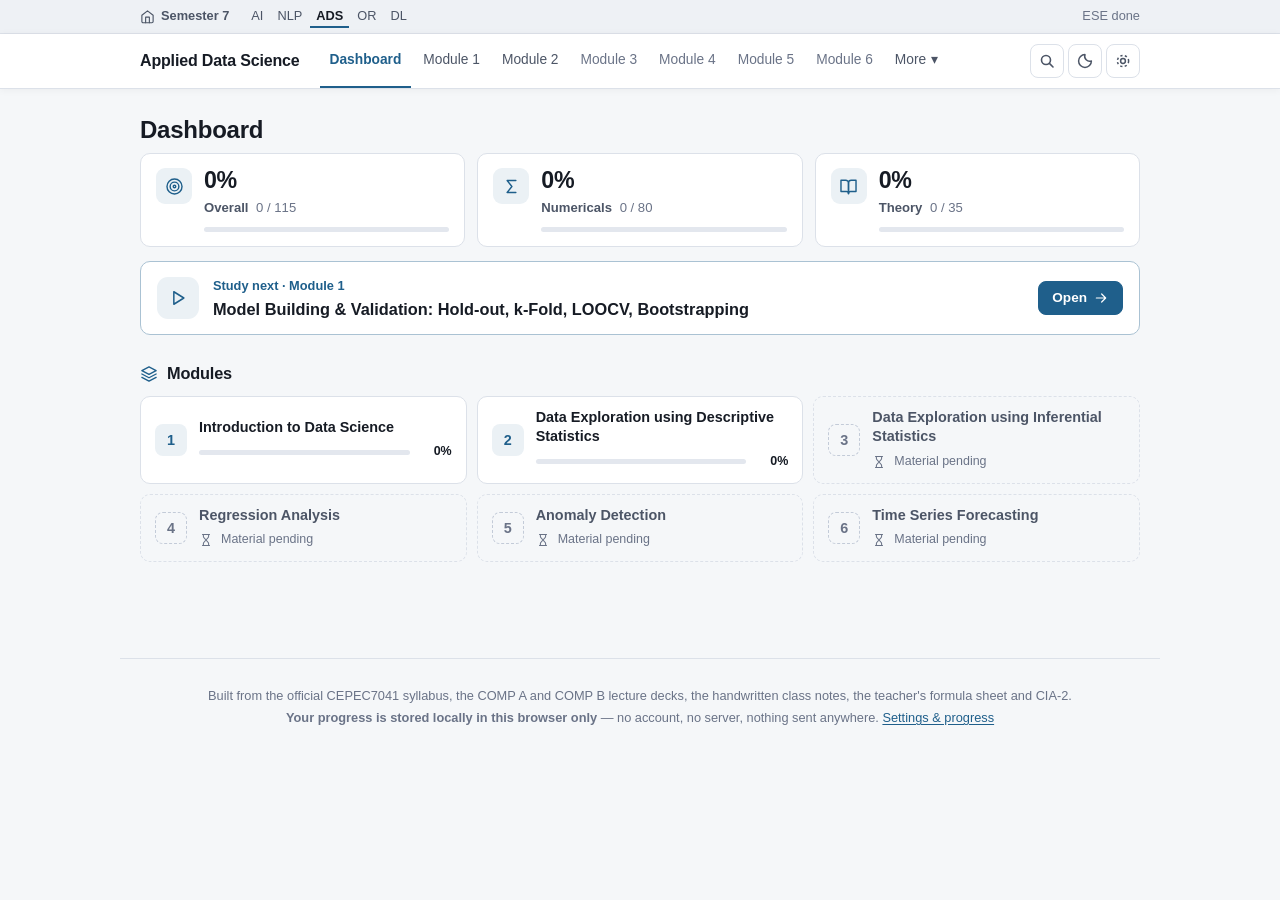
==== subjects/ads/index.html @ 997458d8 "Phase 2: Modules 1-6 in every subject, pending-module pages, icon dashboards - shared/syllabus.js: a" ====
<!DOCTYPE html>
<html lang="en" data-subject="ads" data-ui="a">
<head>
<meta charset="UTF-8">
<meta name="viewport" content="width=device-width, initial-scale=1.0">
<title>Applied Data Science · Semester 7</title>
<meta name="description" content="Mid-Semester Exam preparation for CEPEC7041 Applied Data Science. Modules 1–2, 30 marks, 1.5 hours. Built from the official syllabus, both COMP A and COMP B lecture decks, the class notes, the formula sheet and CIA-2. Progress saved locally in your browser.">
<link rel="stylesheet" href="../../shared/sem7.css">
<script src="../../shared/sem7.js"></script>
<script src="../../shared/syllabus.js"></script>
<style>
/* ADS only. Everything shared is in ../../shared/sem7.css */
.reveal-row{display:flex; gap:7px; flex-wrap:wrap; margin-top:10px; align-items:center}
.hidden-body{display:none; padding-top:11px; border-top:1px solid var(--border); margin-top:11px}
.hidden-body.show{display:block}
.hidden-body > :first-child{margin-top:0}
table.t.num td:not(:first-child){text-align:right; font-variant-numeric:tabular-nums; font-family:var(--mono); font-size:.95em}
ul.list,ol.list{margin:.5rem 0; padding-left:1.3rem}
.toast{position:fixed; bottom:18px; left:50%; transform:translateX(-50%) translateY(180%); z-index:400; transition:transform .28s}
.toast.show{transform:translateX(-50%) translateY(0)}
.toast:empty{display:none}
@media print{ .hidden-body{display:block!important} }
</style>
</head>
<body>

<header class="topbar s7-bar">
  <div class="topbar-inner s7-bar-in">
    <button class="brand s7-brand" data-go="dashboard">Applied Data Science</button>
    <nav class="maintabs s7-tabs" id="mainNav" aria-label="Main sections">
      <button data-go="dashboard" class="active">Dashboard</button>
      <button data-go="m1">Module 1</button>
      <button data-go="m2">Module 2</button>
      <button data-go="m3" class="s7-tab-pending">Module 3</button>
      <button data-go="m4" class="s7-tab-pending">Module 4</button>
      <button data-go="m5" class="s7-tab-pending">Module 5</button>
      <button data-go="m6" class="s7-tab-pending">Module 6</button>
      <button data-go="recognition">Recognition</button>
      <button data-go="quiz">Quiz</button>
      <button data-go="formula">Formulae</button>
      <button data-go="exam">Exam Mode</button>
      <button data-go="compare">A vs B</button>
    </nav>
    <div class="s7-tools">
      <button class="icon-btn" id="searchBtn" title="Search (press /)" aria-label="Search"><svg viewBox="0 0 16 16" aria-hidden="true" focusable="false"><circle cx="7" cy="7" r="4.5" fill="none" stroke="currentColor" stroke-width="1.6"/><line x1="10.4" y1="10.4" x2="14" y2="14" stroke="currentColor" stroke-width="1.6" stroke-linecap="round"/></svg></button>
      <button class="icon-btn" id="themeBtn" title="Switch theme" aria-label="Switch colour theme"><svg viewBox="0 0 16 16" aria-hidden="true" focusable="false"><path d="M8 1.6a6.4 6.4 0 1 0 6.4 6.4A5 5 0 0 1 8 1.6z" fill="none" stroke="currentColor" stroke-width="1.5" stroke-linejoin="round"/></svg></button>
      <button class="icon-btn" id="settingsBtn" title="Settings and progress" aria-label="Settings"><svg viewBox="0 0 16 16" aria-hidden="true" focusable="false"><circle cx="8" cy="8" r="2.4" fill="none" stroke="currentColor" stroke-width="1.5"/><circle cx="8" cy="8" r="5.6" fill="none" stroke="currentColor" stroke-width="1.5" stroke-dasharray="2.2 2.4"/></svg></button>
    </div>
  </div>
</header>

<main id="app" class="s7-main"></main>

<footer>
  Built from the official CEPEC7041 syllabus, the COMP&nbsp;A and COMP&nbsp;B lecture decks, the handwritten class notes, the teacher's formula sheet and CIA&#8209;2.<br>
  <strong>Your progress is stored locally in this browser only</strong> &mdash; no account, no server, nothing sent anywhere.
  <a href="#" data-go="settings">Settings &amp; progress</a>
</footer>

<div class="toast" id="toast" role="status" aria-live="polite"></div>

<script>
"use strict";
/* =====================================================================
   ADS STUDY HUB — CEPEC7041 Applied Data Science
   ---------------------------------------------------------------------
   PRIMARY CLASS: COMP B.  COMP A analysed for comparison only.
   Every fact below is traceable to the uploaded material:
     - SYLLABUS_APPLIED DATA SCIENCE.pdf      (official syllabus)
     - Syllabus for MSE-SH-26.docx            (MSE scope + focus list)
     - ADS B/Module-1/Module-01 - Final.pdf   (COMP B deck, M1)
     - ADS B/Module-2/Module-2.pdf            (COMP B deck, M2)
     - ADS B/Formulae_updated-1.pdf           (teacher formula sheet)
     - ADS B/ADS Notes.pdf                    (handwritten class notes)
     - ADS B/CIA-2.pdf                        (real past assessment)
     - ADS A/MODULE_NO_1.pdf, MODULE_NO_2_final.pdf,
       CENTRAL TENDANCY DISPERSION SYMMETRY.pdf  (COMP A decks)
   Predicted questions are labelled as predictions, never as guarantees.
   No progress is hard-coded: a fresh browser starts at 0%.
   ===================================================================== */

const EXAM = {
  code: "CEPEC7041",
  title: "Applied Data Science",
  primaryClass: "COMP B",
  marks: 30,
  duration: "1.5 hours",
  scope: "Module 1 and Module 2 — all topics",
  weighting: "The official scheme states the MSE is based on 40%–50% of the syllabus. Modules 1 and 2 are 4 + 12 = 16 of the 45 contact hours, and Module 2 alone is the single largest module in the course.",
  scopeNote: "The MSE syllabus sheet says it explicitly: “Note that both Module 1 and Module 2 — All topics listed above are included in the MSE.” There is no reduced list to hide behind.",
  focus: [
    "Concepts &amp; definitions",
    "Numerical problems",
    "Interpretation of statistical measures",
    "Graphs and data visualizations",
    "Differences / comparisons between concepts",
    "Practical examples and applications"
  ],
  focusNote: "This six-item “Focus on” list is printed on the MSE syllabus sheet itself. It is the closest thing you have to a marking scheme, and it is why this site is built around <em>interpretation</em> and <em>comparison</em>, not just calculation. Notice that four of the six are not calculation at all."
};

const MODULES = [
  { id:"m1", num:1, title:"Introduction to Data Science", hours:4, co:"CO-1",
    blurb:"The what, why and how of data science: the process, the motivation, the tasks, model validation, and how the field differs from data analytics.",
    contents:"1.1 Introduction to Data Science, Data Science Process · 1.2 Motivation: Volume, Dimensions and Complexity, Data Science Tasks and Examples · 1.3 Overview of Data Preparation · 1.4 Model building, Cross Validation, K-fold, leave-1-out, Bootstrapping · 1.5 Difference between data science and data analytics · 1.6 Applications of Data Science",
    selfLearning:"Roles in Data Science: Data Engineer, ML Engineer, Analyst. Real-world case studies (Healthcare, Finance, Transportation, Recommender Systems)." },
  { id:"m2", num:2, title:"Data Exploration using Descriptive Statistics", hours:12, co:"CO-2",
    blurb:"The numerical engine room of the paper. Types of data, classification and tabulation, diagrams and graphs, central tendency, spread, skewness, kurtosis, correlation and visualization.",
    contents:"2.1 Types of data, Properties of data · 2.2 Statistical data — Classification, Tabulation, Diagrammatic &amp; Graphic representation · 2.3 Univariate Exploration: Central Tendency, Spread, Symmetry, Skewness (Karl Pearson, Bowley), Kurtosis · 2.4 Multivariate Exploration: Central Data Point, Correlation, Karl Pearson Correlation Coefficient · 2.5 Data Visualization: Histogram, Quartile, Distribution Chart; Scatter Plot, Scatter Matrix, Bubble chart",
    selfLearning:"Shape of distributions: heavy-tailed, light-tailed, multimodal. Advanced visualizations: Violin Plot, Boxen Plot, Pair plot, Heatmaps." }
];

/* Learning outcomes — verbatim from the official syllabus. */
const LOS = [
 {id:"LO 1.1", m:"m1", pi:"1.1.1", text:"Apply the knowledge of discrete structures, linear algebra, statistics, and numerical techniques to interpret fundamental data characteristics such as volume, dimensionality, and complexity."},
 {id:"LO 1.2", m:"m1", pi:"1.3.1", text:"Apply engineering fundamentals to explain the core concepts of Data Science, its overall process, and the motivation for adopting data-driven approaches."},
 {id:"LO 1.3", m:"m1", pi:"2.1.1, 11.1.1", text:"Evaluate a given data-related problem statement and determine the required analysis, while continually learning and adapting to new data science tools and techniques."},
 {id:"LO 1.4", m:"m1", pi:"2.3.1, 11.2.2", text:"Apply computer engineering principles to outline appropriate data science procedures and basic model evaluation methods such as cross-validation, K-fold, and bootstrapping."},
 {id:"LO 2.1", m:"m2", pi:"1.1.1", text:"Apply the knowledge of statistics and numerical techniques to classify, tabulate, and summarize different types and properties of data."},
 {id:"LO 2.2", m:"m2", pi:"1.1.2", text:"Apply the concepts of probability and statistics to compute and interpret measures of central tendency, dispersion, skewness, kurtosis, and correlation."},
 {id:"LO 2.3", m:"m2", pi:"2.1.1", text:"Evaluate a given dataset to identify key objectives by examining univariate and multivariate characteristics using appropriate statistical measures."},
 {id:"LO 2.4", m:"m2", pi:"2.4.2", text:"Analyze and interpret data patterns using contemporary visualization tools through histograms, scatter plots, scatter matrices, bubble charts, and other graphical representations."},
 {id:"LO 2.5", m:"m2", pi:"5.1.1", text:"Identify suitable modern tools and techniques for performing univariate and multivariate data visualization."},
 {id:"LO 2.6", m:"m2", pi:"5.2.2", text:"Demonstrate proficiency in using appropriate data visualization tools to create histograms, scatter plots, bubble charts, and other graphical representations."}
];

/* Where each classification comes from, shown on the A vs B page. */
const CLASS_LABEL = {
  common:  {short:"COMMON A+B", long:"Taught in both COMP A and COMP B", pill:"common", rank:0},
  bonly:   {short:"COMP B ONLY", long:"Found in the COMP B material only", pill:"bonly", rank:1},
  aonly:   {short:"COMP A ONLY", long:"Found in the COMP A material only — awareness", pill:"aonly", rank:2}
};
const PRIO_LABEL = {high:"High priority", medium:"Medium priority", low:"Awareness"};
const DIFF_LABEL = {
  basic:"Basic understanding", standard:"Standard exam", moderate:"Moderate",
  challenging:"Challenging", highvalue:"High-value exam problem"
};
/* =====================================================================
   TOPICS — the single source the whole app is generated from.
   ===================================================================== */
const TOPICS = [];

/* ============================ MODULE 1 ============================== */

TOPICS.push({
 id:"m1t1", m:"m1", title:"What Is Data Science? (and how AI / ML / DS relate)",
 classification:"common", priority:"high", type:"theory", marks:5, los:["LO 1.2"],
 src:"COMP B M1 slides 15–21 · COMP A M1 slides 6–21 · class notes p.1 (13/7)",
 summary:"The definition you must be able to write verbatim, the four aliases, and the three nested fields.",
 whatIs:`<p><b>Data Science is an interdisciplinary field involving collecting, processing, storing, analyzing and interpreting large volumes of structured and unstructured data to extract meaningful insights and knowledge.</b></p>
<p>This exact sentence appears in the COMP B deck <i>and</i> is the first line copied into the handwritten class notes. Learn it word for word — it is the cheapest 2 marks in the paper.</p>`,
 needToKnow:[
  "The one-sentence definition, verbatim.",
  "The four alternative names: Knowledge Discovery, Machine Learning, Predictive Analytics, Data Mining.",
  "Why it is called a “science”: the methods are evidence-based, built on empirical, historical observations.",
  "The AI ⊃ ML ⊃ DS relationship and a one-line definition of each.",
  "The six associated fields data science draws on.",
  "The two things data science actually does: extract meaningful patterns, and build representative models."],
 recognition:{
  clues:["“Define…”, “What is…”, “Explain the term…” — a pure recall opener.",
   "The question names two or three of AI / ML / Data Science together and asks you to relate or differentiate them.",
   "The question asks “why is it called a science?” or “what are the other names for data science?”"],
  wording:["Define Data Science. State any four fields associated with it.",
   "Differentiate between Artificial Intelligence, Machine Learning and Data Science with examples.",
   "Explain the two core purposes of data science with an example of each."],
  firstStep:"Decide whether the question wants the <em>definition</em> (write it verbatim, then expand) or the <em>relationship</em> (draw the three nested circles first, then define each).",
  method:"Definition → aliases → the nesting diagram → one example per layer → close with the two purposes (patterns + models).",
  trap:"Answering “Data Science = Machine Learning”. ML is a <em>sub-field of AI</em> — a tool data science uses. Data science is the <em>business application</em> of AI, ML, statistics and visualization."},
 concept:`<h4>The core idea</h4>
<p>Data science starts with data — anything from a simple array of numbers to millions of observations with thousands of variables — and uses specialised methods to discover meaningful structure.</p>
<div class="scroll"><table class="t"><thead><tr><th>Purpose</th><th>What it means</th></tr></thead><tbody>
<tr><td><b>Extracting meaningful patterns</b></td><td>Identifies valid, novel and useful patterns to support decisions. Involves inference and iteration over many hypotheses. <b>Patterns must generalize to new, unseen data</b> — not just the original dataset.</td></tr>
<tr><td><b>Building representative models</b></td><td>A model represents the relationship between variables. It serves two purposes: <b>prediction</b> for new inputs, and <b>explanation</b> of relationships. e.g. credit score, income and loan amount used to model interest rate.</td></tr>
</tbody></table></div>
<h4>AI vs Machine Learning vs Data Science</h4>
<div class="scroll"><table class="t"><thead><tr><th>Field</th><th>Definition from the deck</th><th>Techniques / algorithms listed</th></tr></thead><tbody>
<tr><td><b>Artificial Intelligence</b></td><td>Giving machines the capability of mimicking human cognitive behaviour.</td><td>Linguistics, Natural Language Processing, Decision Science, Vision, Robotics, Planning</td></tr>
<tr><td><b>Machine Learning</b></td><td>A sub-field or tool of AI: giving machines the capability of learning from data (experience).</td><td>Support Vector Machines, k-NN, Decision Trees, Bayesian Learning, Deep Learning</td></tr>
<tr><td><b>Data Science</b></td><td>The business application of AI, ML, statistics &amp; visualization.</td><td>Draws on all of the above plus databases and domain expertise</td></tr>
</tbody></table></div>
<div class="box neutral"><h5>Traditional programming vs machine learning</h5>
<div class="formula">Traditional:   Input (X) + Program  ->  Output (y)
Machine Learning:  Input (X) + Output (y)  ->  Model

i.e. ML is given known inputs AND outputs (training data)
and works out the program (the representative model) itself.</div>
<p style="margin-bottom:0">The deck's worked example is <b>content moderation</b>: shown labelled examples of abusive vs non-abusive posts, a “learner” generalizes the pattern.</p></div>
<h4>Associated fields (all six are listed in the deck)</h4>
<div class="scroll"><table class="t"><thead><tr><th>Field</th><th>Contribution</th></tr></thead><tbody>
<tr><td>Descriptive Statistics</td><td>Mean, standard deviation and correlation summarize dataset structure. <b>This is your entire Module 2.</b></td></tr>
<tr><td>Exploratory Visualization</td><td>Visualizing data to reveal patterns and relationships.</td></tr>
<tr><td>Dimensional Slicing (OLAP)</td><td>Slicing and filtering data across dimensions and measures.</td></tr>
<tr><td>Hypothesis Testing</td><td>Confirmatory analysis to validate hypotheses, e.g. A/B testing.</td></tr>
<tr><td>Data Engineering</td><td>Sourcing, storing and preparing data for analysis.</td></tr>
<tr><td>Business Intelligence</td><td>Distributing insights, combining historical with predicted trends.</td></tr>
</tbody></table></div>`,
 examAnswer:{
  short:"Data Science is an interdisciplinary field involving collecting, processing, storing, analyzing and interpreting large volumes of structured and unstructured data to extract meaningful insights and knowledge. It is also known as knowledge discovery, machine learning, predictive analytics and data mining.",
  medium:"The definition verbatim → the four aliases → the two purposes (extracting meaningful patterns that generalize to unseen data; building representative models for prediction and explanation) → the three nested fields AI ⊃ ML ⊃ DS with a one-line definition each → close with three or four associated fields.",
  long:"All of the above, plus: draw the three nested circles; add the traditional-programming vs ML input/output contrast; list all six associated fields in a table; finish with why it is called a “science” — the methods are evidence-based, built on empirical historical observations."},
 mistakes:[
  "Writing “Data Science is the study of data”. Too vague to earn the mark — the examinable definition names <b>collecting, processing, storing, analyzing, interpreting</b> and <b>structured and unstructured</b>.",
  "Saying ML contains AI. The nesting is the other way round: AI is the widest, ML is a sub-field of AI.",
  "Forgetting that patterns must <b>generalize to new, unseen data</b>. A pattern that only holds on the training set is exactly what validation exists to catch.",
  "Listing algorithms when asked for <i>fields</i>. Decision trees are an algorithm; hypothesis testing is a field."],
 practice:[
  {id:"p_m1t1_1", d:"basic", marks:2, q:"Define Data Science and give the four terms it is also known as.",
   hint:"One sentence, then four names.",
   a:`<b>Definition.</b> Data Science is an interdisciplinary field involving collecting, processing, storing, analyzing and interpreting large volumes of structured and unstructured data to extract meaningful insights and knowledge.<br><br>
   <b>Also known as:</b> Knowledge Discovery · Machine Learning · Predictive Analytics · Data Mining.<br><br>
   <i>The deck adds that each term carries a slightly different connotation depending on context — worth one extra line if the question is for 3+ marks.</i>`},
  {id:"p_m1t1_2", d:"standard", marks:5, q:"Differentiate Artificial Intelligence, Machine Learning and Data Science. Give one example technique for each.",
   hint:"Nested circles, then a three-row table.",
   a:`Draw three nested circles: <b>AI</b> outermost, <b>ML</b> inside it, <b>Data Science</b> as the applied layer.<br><br>
   <div class="scroll"><table class="t"><thead><tr><th>Field</th><th>Definition</th><th>Example technique</th></tr></thead><tbody>
   <tr><td>Artificial Intelligence</td><td>Giving machines the capability of mimicking human cognitive behaviour</td><td>Natural Language Processing; computer vision; robotics</td></tr>
   <tr><td>Machine Learning</td><td>A sub-field/tool of AI — giving machines the capability of learning from data (experience)</td><td>Decision trees, k-NN, SVM, deep learning</td></tr>
   <tr><td>Data Science</td><td>The business application of AI, ML, statistics and visualization</td><td>Descriptive statistics, exploratory visualization, hypothesis testing</td></tr>
   </tbody></table></div>
   <b>Example of the difference in practice:</b> facial recognition is AI; the specific algorithm that learns faces from labelled photos is ML; deciding that a retailer should use face-based footfall counting to plan staffing, and validating that it pays for itself, is data science.`},
  {id:"p_m1t1_3", d:"moderate", marks:5, q:"“A model serves two purposes.” Explain both, using the loan-interest-rate example from the lecture.",
   hint:"Prediction and explanation.",
   a:`A model represents the relationship between variables in a dataset. Its two purposes are:<br><br>
   <b>1. Prediction.</b> Given a <i>new</i> borrower's credit score and income, the model outputs an estimated interest rate. The value of the model here is that it works on inputs it has never seen.<br><br>
   <b>2. Explanation.</b> The model also tells us <i>how</i> the variables relate — that interest rate falls as credit score rises. This is knowledge about the business, independent of any single prediction.<br><br>
   <b>Why both matter:</b> a model that predicts accurately but cannot be explained is hard to defend to a regulator; a model that explains but predicts poorly is not actionable. In the lecture's own framing, the pattern must also <b>generalize to new, unseen data</b> — otherwise it has only memorised the training set.`}],
 questions:[
  {q:"Define Data Science. State any four fields associated with data science.", marks:5, d:"basic", priority:"high", source:"source"},
  {q:"Differentiate between AI, Machine Learning and Data Science with suitable examples.", marks:5, d:"standard", priority:"high", source:"source"},
  {q:"Explain how machine learning differs from traditional programming, with a diagram.", marks:5, d:"standard", priority:"medium", source:"source"}]
});

TOPICS.push({
 id:"m1t2", m:"m1", title:"Motivation: Volume, Dimensions and Complexity",
 classification:"common", priority:"high", type:"theory", marks:5, los:["LO 1.1"],
 src:"COMP B M1 slides 23–27 · COMP A M1 slides 78–88 (Apollo Hospital case study) · class notes p.1",
 summary:"The three characteristics that motivate data science — and the case-study question type both classes drilled.",
 bExtras:["Confirmatory vs Exploratory analysis, and Tukey's line that neither replaces the other"],
 aExtras:["COMP A drills this harder: the Apollo Hospital case study and a three-dataset ranking exercise. Both are reproduced here as practice."],
 whatIs:`<p>Three characteristics of modern data make traditional analysis insufficient and motivate data science techniques. The class notes record them on the very first page: <b>“Data Science Techniques: Volume, Dimensions &amp; Complexity”</b>.</p>`,
 needToKnow:[
  "The three characteristics, in order, with a one-line definition of each.",
  "That Volume = how many records; Dimensionality = how many attributes per record; Complexity = how hard the question is and how varied the data formats are.",
  "The Confirmatory vs Exploratory contrast, and Tukey's point that we need both.",
  "How to read a described dataset and say which characteristic it demonstrates — this is the actual exam skill."],
 recognition:{
  clues:["The question describes a dataset with <b>a count of records</b> (millions of patients, 2 crore tweets) → that number is testing <b>Volume</b>.",
   "The question mentions <b>a count of attributes / features / columns</b> (120 attributes) → <b>Dimensionality</b>.",
   "The question lists <b>mixed formats</b> — numbers, text, images, ECG signals, voice → <b>Complexity</b>.",
   "The words “identify the characteristics that motivate the use of data science” are the direct give-away.",
   "Asked to <b>rank or compare several datasets</b> → build a small table with one row per dataset and one column per characteristic."],
  wording:["Apollo Hospital has 20 million patient records, each with 120 attributes including X-ray images, ECG signals and voice recordings. Identify the three major data characteristics that motivate the use of Data Science. Justify your answer.",
   "Which dataset has the highest volume / the highest dimensionality? Rank the datasets from least to most complex and justify.",
   "Explain why traditional statistical analysis is insufficient for modern datasets."],
  firstStep:"Underline every <b>number</b> and every <b>data format</b> in the question stem. Numbers of rows → Volume. Numbers of columns → Dimensionality. A list of different formats → Complexity.",
  method:"Answer as a two-column table: <b>Characteristic | Justification</b>. Quote the specific figure from the question in each justification — that is what earns the mark, not the label.",
  trap:"Confusing Volume with Dimensionality. 20 million patients is volume; 120 attributes per patient is dimensionality. Both appear in the same sentence deliberately."},
 concept:`<div class="scroll"><table class="t"><thead><tr><th>#</th><th>Characteristic</th><th>What it measures</th><th>Why it forces data science</th></tr></thead><tbody>
<tr><td>01</td><td><b>Volume</b></td><td>How much data there is — the sheer number of records captured.</td><td>Storage and processing costs keep falling while capture and granularity keep rising. The time needed to build a generalized model is critical in some applications, and volume is a major factor in that time frame.</td></tr>
<tr><td>02</td><td><b>Dimensionality</b></td><td>How many attributes describe each record.</td><td>Every record carries more attributes. As dimensions increase, <b>model complexity increases</b> and traditional slicing and testing do not scale.</td></tr>
<tr><td>03</td><td><b>Complexity</b></td><td>How hard the question is to answer, and how varied the data is.</td><td>Extracting meaningful patterns from such data is challenging; the questions themselves get more complex as the data does.</td></tr>
</tbody></table></div>
<h4>Confirmatory vs Exploratory — the two ways to ask a question of data</h4>
<div class="scroll"><table class="t"><thead><tr><th></th><th>Confirmatory</th><th>Exploratory</th></tr></thead><tbody>
<tr><td><b>Approach</b></td><td>Traditional statistical analysis</td><td>Machine learning</td></tr>
<tr><td><b>What it does</b></td><td>Validates a hypothesis you already have</td><td>Searches for an algorithmic model that predicts output from inputs</td></tr>
<tr><td><b>How it runs</b></td><td>Tests one hypothesis</td><td>Runs recursively, learning from the predictive errors of each previous cycle — generating a multitude of hypotheses</td></tr>
<tr><td><b>Strength</b></td><td>Highly successful for modelling simple relationships between a response and its inputs</td><td>Built for large, high-dimension search spaces</td></tr>
<tr><td><b>Limitation</b></td><td>Limited when data gets large and complex</td><td>Needs volume; can surface spurious patterns</td></tr>
</tbody></table></div>
<div class="box tip"><h5>The quotable line</h5><p style="margin:0"><b>“We need both exploratory and confirmatory.”</b> — John Tukey, 1980. Quoted in the deck for the idea that neither approach replaces the other. Use it to close any answer on this topic.</p></div>`,
 examAnswer:{
  short:"Volume (how much data), Dimensionality (how many attributes per record) and Complexity (how hard the question is, and how varied the formats). Together they make traditional analysis insufficient.",
  medium:"Name and define all three with one example each, then add the confirmatory-vs-exploratory contrast in two lines, and close with Tukey's line that we need both.",
  long:"The three characteristics as a table with justification; the confirmatory vs exploratory comparison table; the falling-cost / rising-capture explanation of why volume grew; and a worked classification of a given dataset."},
 mistakes:[
  "Giving the three names with no justification tied to the numbers in the question. The justification is the mark.",
  "Swapping volume and dimensionality — the classic error, because exam stems always state both together.",
  "Treating “complexity” as just “it's difficult”. In the deck it specifically covers <b>mixed data formats</b> (numbers, text, images, audio) <b>and</b> complex interactions among variables.",
  "Claiming machine learning has replaced statistics. The deck quotes Tukey precisely to deny this."],
 examples:[
  {id:"ex_m1t2_1", topic:"m1t2", title:"Apollo Hospital — identify the three characteristics",
   category:"Characteristic identification from a dataset description",
   recog:"A dataset is described with a record count, an attribute count, and a list of formats. Three numbers, three characteristics.",
   need:"Definitions of volume, dimensionality and complexity, and the discipline to quote the figure back.",
   q:"Apollo Hospital has collected medical records of 20 million patients. Each patient record contains 120 attributes, including numerical values, X-ray images, ECG signals, doctor's notes and voice recordings. Identify the three major data characteristics that motivate the use of Data Science. Justify your answer.",
   steps:[
    "<b>Scan for the record count.</b> “20 million patients” — that is the number of rows, so it speaks to <b>Volume</b>.",
    "<b>Scan for the attribute count.</b> “120 attributes” — the number of columns per record, so <b>Dimensionality</b>.",
    "<b>Scan for the format list.</b> “numerical values, X-ray images, ECG signals, doctor's notes, voice recordings” — five different formats, so <b>Complexity</b>.",
    "<b>Write it as a table</b>, quoting the figure inside each justification."],
   answer:`<div class="scroll"><table class="t"><thead><tr><th>Characteristic</th><th>Justification</th></tr></thead><tbody>
   <tr><td><b>High Volume</b></td><td>The hospital stores 20 million patient records, making manual analysis impractical.</td></tr>
   <tr><td><b>High Dimensionality</b></td><td>Each patient has 120 attributes (features), resulting in high-dimensional data that requires mathematical representation (vectors and matrices).</td></tr>
   <tr><td><b>High Complexity</b></td><td>The data includes multiple formats (numbers, text, images, voice) and complex interactions among medical variables, making traditional analysis insufficient.</td></tr>
   </tbody></table></div>`,
   why:"Each characteristic is defined by a different <em>axis</em> of the dataset — rows, columns, and kind. Answering by axis means you can never mix them up, whatever the domain.",
   trap:"Writing “the data is big” three times in three different words. Each row must cite a different feature of the stem."},
  {id:"ex_m1t2_2", topic:"m1t2", title:"Ranking three datasets by volume, dimensionality and complexity",
   category:"Comparative characteristic ranking",
   recog:"Several datasets are described side by side and you are asked which is highest on some axis, or to rank them.",
   need:"The same three definitions, applied consistently across all datasets.",
   q:"Dataset A — Student Performance: 200 students, 6 attributes (Name, Roll No, CGPA, Attendance, Branch, Placement Status). Dataset B — Hospital Records: 5,00,000 patients, 120 attributes, includes blood reports, scans, diagnoses, prescriptions. Dataset C — Social Media: 2 crore tweets, with text, images, videos, hashtags, emojis and user connections. (i) Which has the highest volume? (ii) Which has the highest dimensionality? (iii) Rank least to most complex, with justification.",
   steps:[
    "<b>Volume = number of records.</b> A = 200; B = 5,00,000; C = 2 crore = 2,00,00,000. C is largest by two orders of magnitude.",
    "<b>Dimensionality = attributes per record.</b> A = 6; B = 120 explicitly stated; C has no fixed attribute count — a tweet is unstructured. So among the <i>stated</i> counts, B is highest.",
    "<b>Complexity = variety of formats + interactions.</b> A is purely structured tabular data — simplest. B mixes structured fields with scans (images) and free-text diagnoses — harder. C is almost entirely unstructured (text, images, video, emojis) <i>plus</i> a network of user connections, which adds relational structure on top.",
    "<b>State the ranking with reasons</b>, and note that C's dimensionality is <i>effectively</i> enormous but not fixed."],
   answer:`<b>(i) Highest volume: Dataset C</b> — 2 crore (20 million) tweets, far more records than B's 5 lakh or A's 200.<br><br>
   <b>(ii) Highest dimensionality: Dataset B</b> — 120 explicitly stated attributes per patient, against only 6 for A. (Dataset C is unstructured, so it has no fixed attribute count; if it is vectorised, its effective dimensionality can exceed B's, and saying so earns credit.)<br><br>
   <b>(iii) Complexity, least to most: A → B → C.</b><br>
   <b>A</b> is purely structured, numeric and categorical — standard tabular analysis handles it.<br>
   <b>B</b> mixes structured fields with images (scans) and free text (diagnoses, prescriptions), so it needs several different analysis techniques at once.<br>
   <b>C</b> is the most complex: text, images, video, hashtags and emojis are all unstructured, and user connections add a <i>network</i> structure, so the relationships between records matter as much as the records themselves.`,
   why:"Volume, dimensionality and complexity are independent axes — a dataset can be high on one and low on another. Dataset A is low on all three, which is exactly why it does not need data science.",
   trap:"Assuming the biggest dataset is automatically the most dimensional. C wins volume but B wins stated dimensionality — the question separates them on purpose."}],
 practice:[
  {id:"p_m1t2_1", d:"basic", marks:3, q:"Name the three characteristics that motivate the use of data science techniques, and define each in one line.",
   hint:"Rows, columns, kind.",
   a:`<b>1. Volume</b> — how much data there is; the sheer amount of data captured keeps growing.<br>
   <b>2. Dimensionality</b> — how many attributes describe each record; every record now carries more attributes.<br>
   <b>3. Complexity</b> — how hard the question is to answer; extracting meaningful patterns from such data is challenging, especially when formats are mixed.<br><br>
   <i>Add one line: falling storage/processing cost plus rising capture and granularity is <b>why</b> volume exploded.</i>`},
  {id:"p_m1t2_2", d:"standard", marks:5, q:"A ride-hailing company logs 8 crore trips per month. Each trip record has 45 fields, plus a GPS trace, a driver photo and free-text rider feedback. Identify and justify the characteristics that motivate a data science approach.",
   hint:"Same table structure as Apollo.",
   a:`<div class="scroll"><table class="t"><thead><tr><th>Characteristic</th><th>Justification</th></tr></thead><tbody>
   <tr><td><b>High Volume</b></td><td>8 crore trip records <i>per month</i>, so the dataset grows continuously and manual or spreadsheet analysis is impossible.</td></tr>
   <tr><td><b>High Dimensionality</b></td><td>45 structured fields per trip, before the unstructured additions — high-dimensional data requiring vector/matrix representation, and vulnerable to the curse of dimensionality.</td></tr>
   <tr><td><b>High Complexity</b></td><td>Mixed formats — structured fields, a GPS trace (spatio-temporal sequence), an image, and free text — plus interactions between them (e.g. route taken vs feedback sentiment). Traditional analysis handles none of these together.</td></tr>
   </tbody></table></div>
   <i>Closing line worth a mark: because the questions asked of this data (predict demand, price dynamically, detect fraud) are themselves complex, both <b>exploratory</b> and <b>confirmatory</b> analysis are needed — Tukey's point.</i>`},
  {id:"p_m1t2_3", d:"moderate", marks:5, q:"Compare confirmatory and exploratory analysis. Why does the lecture insist we need both?",
   hint:"One tests a hypothesis; one generates many.",
   a:`<div class="scroll"><table class="t"><thead><tr><th>Aspect</th><th>Confirmatory</th><th>Exploratory</th></tr></thead><tbody>
   <tr><td>Associated with</td><td>Traditional statistical analysis</td><td>Machine learning</td></tr>
   <tr><td>What it does</td><td>Validates a hypothesis you already hold</td><td>Searches for an algorithmic model predicting output from inputs</td></tr>
   <tr><td>Hypotheses</td><td>Tests one</td><td>Generates a multitude, running recursively and learning from each cycle's predictive errors</td></tr>
   <tr><td>Best at</td><td>Simple relationships between a response and its inputs</td><td>Large, high-dimension search spaces</td></tr>
   <tr><td>Breaks down when</td><td>Data gets large and complex</td><td>You need a defensible causal claim, not just a pattern</td></tr>
   </tbody></table></div>
   <b>Why both:</b> exploratory methods find candidate patterns in data too large and high-dimensional for a human to hypothesise about; confirmatory methods are what establish whether a specific pattern is real and not an artefact. Neither replaces the other — the lecture quotes <b>John Tukey (1980): “We need both exploratory and confirmatory.”</b>`}],
 questions:[
  {q:"A hospital stores 20 million patient records with 120 attributes each, including scans and voice notes. Identify the three characteristics that motivate data science. Justify.", marks:5, d:"standard", priority:"high", source:"source"},
  {q:"Compare confirmatory and exploratory analysis.", marks:5, d:"standard", priority:"high", source:"source"},
  {q:"Given three described datasets, rank them by volume, dimensionality and complexity.", marks:5, d:"moderate", priority:"high", source:"source"}]
});

TOPICS.push({
 id:"m1t3", m:"m1", title:"Data Science Tasks and Examples",
 classification:"common", priority:"high", type:"theory", marks:5, los:["LO 1.3"],
 src:"COMP B M1 slides 29–30 · COMP A M1 slides 90–103 · COMP A revision quiz Q4, Q9, Q10",
 summary:"Seven task types, their algorithms and examples — and how to recognise which task a business problem maps to.",
 aExtras:["COMP A lists Text Mining among the tasks; COMP B shows it on the task map without a table row."],
 whatIs:`<p>Data science is not one single task. Depending on the business problem, a data scientist performs a different type of analysis. Both classes teach the same seven tasks, and <b>both classes quiz on mapping a scenario to a task</b> — COMP A's revision quiz has three such questions.</p>`,
 needToKnow:[
  "All seven tasks: classification, regression, anomaly detection, time series forecasting, clustering, association analysis, recommendation engines.",
  "One algorithm and one example per task (the deck gives them in a table).",
  "The single question that separates most of them: is the target a label, a number, or is there no target at all?",
  "That classification predicts a predefined class, while clustering finds groups with no labels given beforehand."],
 recognition:{
  clues:["<b>“Predict whether / which category / will they or won't they”</b> with known categories → <b>Classification</b>.",
   "<b>“Predict how much / how many / the value of”</b> a number → <b>Regression</b>.",
   "<b>“Unusual, suspicious, fraudulent, intrusion, failure”</b> → <b>Anomaly detection</b>.",
   "<b>“Next month, next year, forecast, future value”</b> and the data is time-stamped → <b>Time series forecasting</b>.",
   "<b>“Group / segment customers”</b> with the phrase <b>“no labels given”</b> or “automatically” → <b>Clustering</b>.",
   "<b>“Bought together, frequently purchased with, cross-selling”</b> → <b>Association analysis</b>.",
   "<b>“Suggest / recommend for a user”</b> → <b>Recommendation engine</b>."],
  wording:["A bank wants to predict whether a loan applicant will repay the loan. Which data science task is most appropriate?",
   "Banks detect suspicious transactions using ______.",
   "Predicting electricity demand is an example of ______.",
   "Identify the data science task for each of the following scenarios and justify."],
  firstStep:"Ask: <b>is there a target variable, and what type is it?</b> Label → classification. Number → regression. No target → clustering or association. Then check for the two special cases: time-stamped data → forecasting; “unusual” → anomaly detection.",
  method:"State the task, name one algorithm, and give the one-line reason. For a table question do all three columns for every row.",
  trap:"Classification vs clustering. Both “group” things. The deciding word is whether the classes are <b>predefined / known</b> (classification, supervised) or <b>discovered automatically with no labels</b> (clustering, unsupervised). Also: regression vs time series — both predict numbers, but forecasting extrapolates a <b>time</b> series from its own history."},
 concept:`<div class="scroll"><table class="t"><thead><tr><th>Task</th><th>Description</th><th>Algorithms</th><th>Example</th></tr></thead><tbody>
<tr><td><b>Classification</b></td><td>Predict if a data point belongs to one of the <b>predefined</b> classes, based on learning from a known dataset</td><td>Decision trees, neural networks, Bayesian models, induction rules, k-nearest neighbors</td><td>Assigning voters into known buckets; bucketing new customers into known customer groups; email spam detection</td></tr>
<tr><td><b>Regression</b></td><td>Predict the <b>numeric</b> target label of a data point</td><td>Linear regression, logistic regression</td><td>Predicting the unemployment rate for next year; estimating insurance premium; house price from area and location</td></tr>
<tr><td><b>Anomaly detection</b></td><td>Predict if a data point is an <b>outlier</b> compared to other data points</td><td>Distance-based, density-based, LOF (Local Outlier Factor)</td><td>Detecting fraudulent credit card transactions and network intrusion; machine failure</td></tr>
<tr><td><b>Time series forecasting</b></td><td>Predict the value of the target variable for a <b>future timeframe</b> based on historical values</td><td>Exponential smoothing, ARIMA, regression</td><td>Sales forecasting, production forecasting, electricity demand, weather</td></tr>
<tr><td><b>Clustering</b></td><td>Identify <b>natural clusters</b> within the dataset based on inherent properties — <b>no labels are given beforehand</b></td><td>k-Means, density-based clustering (DBSCAN)</td><td>Finding customer segments from transaction, web and call data; grouping shoppers into students / families / luxury buyers</td></tr>
<tr><td><b>Association analysis</b></td><td>Identify relationships within an item set based on transaction data</td><td>FP-growth algorithm, Apriori algorithm</td><td>Cross-selling for a retailer; “people buying bread also buy butter”</td></tr>
<tr><td><b>Recommendation engines</b></td><td>Predict the <b>preference of an item for a user</b></td><td>Collaborative filtering, content-based filtering, hybrid recommenders</td><td>Top recommended movies for a user; Amazon “customers who bought this also bought”</td></tr>
</tbody></table></div>
<div class="box neutral"><h5>The deck also names three more under the Data Science task map</h5>
<p style="margin:0">Deep learning · Text mining · Feature selection. They appear on the task diagram but without their own row in the table — mention them as “also listed” if you have room.</p></div>`,
 examAnswer:{
  short:"Name the task and give the one-line reason it fits (target type + special signal).",
  medium:"A three-column table — Scenario | Task | Justification — with one line of justification each. Never give the label alone.",
  long:"The full seven-row table (Task | Description | Algorithms | Example), then apply it to the scenarios in the question, and close with the supervised/unsupervised split: classification and regression are supervised; clustering and association are unsupervised."},
 mistakes:[
  "Answering “machine learning” when asked for the <b>task</b>. The expected answers are the seven named tasks.",
  "Calling customer segmentation “classification”. If the groups are discovered rather than predefined, it is <b>clustering</b>.",
  "Calling fraud detection “classification”. It can be framed that way, but the deck's own example for anomaly detection is <b>fraudulent credit card transactions</b> — answer anomaly detection unless labelled fraud data is explicitly given.",
  "Giving the task without an algorithm when the question says “name the technique/algorithm”."],
 examples:[
  {id:"ex_m1t3_1", topic:"m1t3", title:"Mapping six business scenarios to data science tasks",
   category:"Task identification",
   recog:"A list of business situations, each needing one named task. The verb in each scenario is the clue.",
   need:"The seven tasks plus the target-variable test.",
   q:"Identify the most appropriate data science task for each, with justification: (a) A bank predicts whether a loan applicant will repay. (b) A supermarket groups customers without being told who is rich or budget-conscious. (c) A bank blocks a ₹2,50,000 transaction on an account that normally spends ₹500–₹1000. (d) An electricity board predicts next month's demand. (e) Amazon suggests a laptop bag after you buy a laptop. (f) A model estimates a house price from area, bedrooms and city.",
   steps:[
    "<b>(a)</b> Target exists and is a <b>label</b> with two predefined values (repay / default) → supervised, discrete → <b>Classification</b>.",
    "<b>(b)</b> The phrase “without being told” means <b>no labels</b> → unsupervised grouping → <b>Clustering</b>.",
    "<b>(c)</b> The signal is that one point is wildly unlike the rest → <b>Anomaly detection</b>.",
    "<b>(d)</b> Numeric target <i>and</i> extrapolating a time-stamped history into the future → <b>Time series forecasting</b> (not plain regression).",
    "<b>(e)</b> Items that go together in transactions → <b>Association analysis</b>. (If it were personalised to <i>you</i> specifically rather than to the item, it would be a recommendation engine.)",
    "<b>(f)</b> Numeric target, no time dimension → <b>Regression</b>."],
   answer:`<div class="scroll"><table class="t"><thead><tr><th>Scenario</th><th>Task</th><th>Justification</th></tr></thead><tbody>
   <tr><td>(a) Loan repayment</td><td><b>Classification</b></td><td>Predicts membership of a predefined class (repay / default) by learning from a known labelled dataset. Algorithm: decision tree, k-NN, Bayesian.</td></tr>
   <tr><td>(b) Customer grouping</td><td><b>Clustering</b></td><td>No labels are given beforehand; natural groups are found from inherent properties. Algorithm: k-Means, DBSCAN.</td></tr>
   <tr><td>(c) ₹2.5 lakh transaction</td><td><b>Anomaly detection</b></td><td>Identifies a data point that is an outlier relative to the rest — the deck's own fraud example. Algorithm: distance-based, density-based, LOF.</td></tr>
   <tr><td>(d) Next month's demand</td><td><b>Time series forecasting</b></td><td>Predicts a future timeframe's value from historical time-stamped values. Algorithm: exponential smoothing, ARIMA.</td></tr>
   <tr><td>(e) Laptop → laptop bag</td><td><b>Association analysis</b></td><td>Finds relationships within an item set from transaction data — cross-selling. Algorithm: Apriori, FP-growth.</td></tr>
   <tr><td>(f) House price</td><td><b>Regression</b></td><td>Predicts a numeric target label. Algorithm: linear regression.</td></tr>
   </tbody></table></div>`,
   why:"The seven tasks partition on two questions only: <em>is there a target?</em> and <em>what type is it?</em> Everything else is a special case flagged by a keyword (“unusual”, “future”, “bought together”, “for this user”).",
   trap:"(d) is the one people lose. Demand is a number, so “regression” feels right — but the data is a time series being extrapolated forward, and the deck lists that separately with its own algorithms."}],
 practice:[
  {id:"p_m1t3_1", d:"basic", marks:5, q:"Name any five data science tasks. For each give one algorithm and one real example.",
   hint:"Straight from the table.",
   a:`<div class="scroll"><table class="t"><thead><tr><th>Task</th><th>Algorithm</th><th>Example</th></tr></thead><tbody>
   <tr><td>Classification</td><td>Decision trees, k-NN, Bayesian models</td><td>Email spam detection</td></tr>
   <tr><td>Regression</td><td>Linear regression</td><td>Estimating insurance premium</td></tr>
   <tr><td>Clustering</td><td>k-Means, DBSCAN</td><td>Customer segmentation from transaction data</td></tr>
   <tr><td>Anomaly detection</td><td>Distance-based, density-based, LOF</td><td>Credit card fraud, network intrusion</td></tr>
   <tr><td>Association analysis</td><td>Apriori, FP-growth</td><td>Cross-selling — bread and butter</td></tr>
   </tbody></table></div>
   <i>Also acceptable: time series forecasting (ARIMA, sales forecasting) and recommendation engines (collaborative filtering, movie recommendations).</i>`},
  {id:"p_m1t3_2", d:"standard", marks:5, q:"Distinguish classification from clustering, and regression from time series forecasting. Give one example of each.",
   hint:"Labels vs no labels; time vs no time.",
   a:`<b>Classification vs Clustering</b><br>
   <div class="scroll"><table class="t"><thead><tr><th></th><th>Classification</th><th>Clustering</th></tr></thead><tbody>
   <tr><td>Classes</td><td><b>Predefined</b> and known in advance</td><td><b>Discovered</b> from the data; no labels given beforehand</td></tr>
   <tr><td>Learning</td><td>Supervised — learns from a known labelled dataset</td><td>Unsupervised — uses inherent properties only</td></tr>
   <tr><td>Example</td><td>Spam / not-spam email filtering</td><td>Grouping supermarket customers into students, families, luxury buyers</td></tr>
   </tbody></table></div>
   <b>Regression vs Time series forecasting</b><br>
   <div class="scroll"><table class="t"><thead><tr><th></th><th>Regression</th><th>Time series forecasting</th></tr></thead><tbody>
   <tr><td>Target</td><td>A numeric label</td><td>A numeric value <b>at a future timeframe</b></td></tr>
   <tr><td>Inputs</td><td>Other attributes of the same record</td><td>The variable's own historical values over time</td></tr>
   <tr><td>Algorithms</td><td>Linear regression, logistic regression</td><td>Exponential smoothing, ARIMA, regression</td></tr>
   <tr><td>Example</td><td>House price from area and location</td><td>Next year's unemployment rate; electricity demand</td></tr>
   </tbody></table></div>`},
  {id:"p_m1t3_3", d:"moderate", marks:5, q:"A streaming service wants to (i) decide which of 10 genres a new film belongs to, (ii) find natural viewer groups it has never defined, (iii) suggest the next show for one specific user, and (iv) flag accounts being shared illegally. Map each to a task and name an algorithm.",
   hint:"Four different tasks, one each.",
   a:`<div class="scroll"><table class="t"><thead><tr><th>Requirement</th><th>Task</th><th>Algorithm</th><th>Why</th></tr></thead><tbody>
   <tr><td>(i) Which of 10 genres</td><td><b>Classification</b></td><td>Decision tree, neural network, k-NN</td><td>The 10 genres are <b>predefined classes</b>; the model assigns membership.</td></tr>
   <tr><td>(ii) Natural viewer groups never defined</td><td><b>Clustering</b></td><td>k-Means, DBSCAN</td><td>“Never defined” = no labels; groups come from inherent properties.</td></tr>
   <tr><td>(iii) Next show for one user</td><td><b>Recommendation engine</b></td><td>Collaborative filtering, content-based, hybrid</td><td>Predicts the <b>preference of an item for a user</b> — personalised, not item-to-item.</td></tr>
   <tr><td>(iv) Illegally shared accounts</td><td><b>Anomaly detection</b></td><td>Distance-based, density-based, LOF</td><td>An account used from many locations at once is an <b>outlier</b> against normal viewing behaviour.</td></tr>
   </tbody></table></div>
   <i>Note (i) and (ii) both “group” films/viewers — the difference is entirely whether the groups pre-exist.</i>`}],
 questions:[
  {q:"Explain any five data science tasks with algorithms and examples.", marks:5, d:"basic", priority:"high", source:"source"},
  {q:"Given a set of business scenarios, identify the appropriate data science task with justification.", marks:5, d:"standard", priority:"high", source:"source"},
  {q:"Differentiate classification and clustering with examples.", marks:5, d:"standard", priority:"high", source:"predicted"}]
});
TOPICS.push({
 id:"m1t4", m:"m1", title:"The Data Science Process (CRISP-DM, 5 steps)",
 classification:"common", priority:"high", type:"theory", marks:10, los:["LO 1.2","LO 1.3"],
 src:"COMP B M1 slides 32–77 · COMP A M1 slides 22–76 · class notes p.2 (CRISP-DM diagram)",
 summary:"The five-step framework, the diagram drawn in class, and the sub-steps of Prior Knowledge and Preparation.",
 bExtras:["The four named process frameworks: CRISP-DM, SEMMA, DMAIC, KDD", "The four named sub-steps of Prior Knowledge", "Correlation vs Causation as a named sub-step of the process"],
 whatIs:`<p>A <b>methodical, iterative framework for discovering useful relationships and patterns in data</b>. Both classes teach the same five steps, and the handwritten class notes contain the CRISP-DM diagram mapped onto them — which makes the diagram itself examinable.</p>
<div class="flow">1. Prior Knowledge   <-  Business understanding + Data understanding
        |
2. Preparation       <-  Explore, clean, transform, split
        |
3. Modeling          <-  Training data -> build model using algorithms
        |                Testing data  -> apply model, evaluate performance
4. Application       <-  Deployment
        |
5. Knowledge         <-  Knowledge and actions</div>`,
 needToKnow:[
  "The five steps in order, with what happens in each.",
  "The four sub-parts of Prior Knowledge: Objective, Subject Area, Data, Correlation vs Causation.",
  "That the framework is <b>iterative</b>, not a rigid set of rules.",
  "The four named process frameworks: CRISP-DM, SEMMA, DMAIC, KDD — and what each acronym stands for.",
  "The five dimensions of deployment (Application step).",
  "That data preparation takes roughly 80% of a data scientist's time."],
 recognition:{
  clues:["“Explain the data science process / lifecycle”, “with a neat diagram” → draw the five-step flow <b>first</b>.",
   "The question names <b>CRISP-DM</b> explicitly → give the framework's own phases and map them to the five steps.",
   "A scenario is described end-to-end (a telecom churn problem, a hospital problem) and you are asked to “apply the data science process” → walk the five steps <b>on that scenario</b>, not in the abstract.",
   "“Why is the objective the most important step?” → this is the Prior Knowledge sub-topic."],
  wording:["Explain the Data Science Process with a neat labelled diagram.",
   "Apply the data science process to a telecom company predicting customer churn.",
   "What is prior knowledge? Explain its four components with the loan prediction example.",
   "Name any three data science process frameworks and expand their acronyms."],
  firstStep:"Check whether the question gives you a <b>scenario</b>. If it does, every step must be answered <em>about that scenario</em> — a generic answer loses half the marks even if it is correct.",
  method:"Diagram → five steps with one short paragraph each → sub-steps of the two big ones (Prior Knowledge, Preparation) → close with the iterative caveat.",
  trap:"Listing the steps without the sub-steps. Steps 1 and 2 carry the most content; “Prior Knowledge” alone is not an answer — name Objective, Subject Area, Data and Causation."},
 concept:`<h4>The four common process frameworks</h4>
<div class="scroll"><table class="t"><thead><tr><th>Framework</th><th>Expansion</th><th>Origin</th></tr></thead><tbody>
<tr><td><b>CRISP-DM</b></td><td>Cross Industry Standard Process for Data Mining</td><td>Data-mining consortium, 2000 — <b>the most widely adopted</b></td></tr>
<tr><td><b>SEMMA</b></td><td>Sample, Explore, Modify, Model, Assess</td><td>SAS Institute</td></tr>
<tr><td><b>DMAIC</b></td><td>Define, Measure, Analyze, Improve, Control</td><td>Six Sigma practice</td></tr>
<tr><td><b>KDD</b></td><td>Selection, Preprocessing, Transformation, Data Mining, Interpretation, Evaluation</td><td>Knowledge Discovery in Databases</td></tr>
</tbody></table></div>
<div class="box neutral"><h5>CRISP-DM's own five phases</h5>
<p style="margin:0">1. Problem Understanding (define business goals and success criteria) → 2. Prepare the Data (collect, clean, sample) → 3. Develop the Model (select and train candidates) → 4. Apply the Model (test performance on real-world data) → 5. Deploy &amp; Maintain (operationalize and monitor over time).</p></div>

<h4>Step 1 — Prior Knowledge</h4>
<p>Information already known about a subject. The process begins here, <b>before any data is touched</b>. A data science problem does not arise in isolation — it is built on existing subject-matter expertise, business context and historical understanding. It has four parts:</p>
<div class="scroll"><table class="t"><thead><tr><th>Sub-step</th><th>What it covers</th></tr></thead><tbody>
<tr><td><b>1.1 Objective</b></td><td>The process starts with a business objective or analytical question — <b>the most important step in the lifecycle</b>. A clear objective helps identify the right data, select appropriate algorithms and align analysis with business goals. Example: “Can we predict the interest rate for a new borrower using past loan data?”</td></tr>
<tr><td><b>1.2 Subject Area (domain knowledge)</b></td><td>Data science reveals many patterns but not all are valid — false/spurious patterns are common. The data scientist must identify relevant patterns and reject misleading correlations. <i>“Data reveals patterns, but domain knowledge decides which patterns matter.”</i></td></tr>
<tr><td><b>1.3 Data</b></td><td>Understand how data is collected, stored, transformed and reported. Review what is available and identify gaps. Key factors: data quality and quantity, availability and gaps, and whether limitations require <b>changing the business question</b>. <i>“A model is only as good as the data used to build it.”</i></td></tr>
<tr><td><b>1.4 Correlation vs Causation</b></td><td>Correlation indicates a statistical relationship; causation implies one variable directly influences another. <b>Correlation does not guarantee causation.</b> Example: “Can a borrower's credit score be predicted using interest rate?” is technically possible but business-wise incorrect — the causal direction is <b>credit score → interest rate</b>.</td></tr>
</tbody></table></div>

<h4>Step 2 — Preparation (explore, clean, transform, split)</h4>
<p>Covered in full in the next topic. In brief: <b>2.1 Data Exploration</b> uses descriptive statistics and visualization to expose the dataset's structure; <b>2.2 Data Preparation</b> cleans the five classes of problem and then transforms the data for the algorithm.</p>

<h4>Step 3 — Modeling</h4>
<p>Building a representative model, abstracted from training data and validated against test data. Includes the train/test split, cross-validation, ensemble modeling and bootstrapping — all in the Model Building topic.</p>

<h4>Step 4 — Application (deployment)</h4>
<p>Deployment is where a model becomes production-ready. Assessed across <b>five dimensions</b>:</p>
<div class="scroll"><table class="t"><thead><tr><th>Dimension</th><th>What it means</th></tr></thead><tbody>
<tr><td><b>Production readiness</b></td><td>Real-time credit decisions vs batch-processed customer segmentation — the use case sets the bar.</td></tr>
<tr><td><b>Technical integration</b></td><td>Models port via PMML or by invoking the data science tool directly inside production applications.</td></tr>
<tr><td><b>Response time</b></td><td>k-NN is slow to predict but fast to build; decision trees are the reverse — trade-offs must be weighed.</td></tr>
<tr><td><b>Model refresh</b></td><td>Conditions change after deployment; test error routinely and refresh when it exceeds a threshold.</td></tr>
<tr><td><b>Assimilation</b></td><td>Translate findings into organizational knowledge — quantify risk and business impact, not just the model.</td></tr>
</tbody></table></div>

<h4>Step 5 — Knowledge</h4>
<p>From prior knowledge to <b>posterior knowledge</b> — the incremental insight gained. Not all discovered patterns lead to incremental knowledge; it is up to the practitioner to invalidate spurious, irrelevant signals. The process is <b>a framework to invoke the right questions</b>, not a set of rigid rules — a set of iterative, distinct steps that aid knowledge discovery.</p>`,
 examAnswer:{
  short:"Prior Knowledge → Preparation → Modeling → Application → Knowledge. An iterative framework for discovering useful relationships and patterns in data.",
  medium:"Draw the five-step flow diagram, then one paragraph per step. Name the four sub-steps of Prior Knowledge. Close with: the process is iterative, not a rigid set of rules.",
  long:"Diagram → the four frameworks table (CRISP-DM, SEMMA, DMAIC, KDD) → five steps in detail → Prior Knowledge's four sub-steps with the loan example → the five cleaning problems → the five deployment dimensions → the posterior-knowledge closing point."},
 mistakes:[
  "Drawing the diagram without arrows or labels. The class notes' version has the arrows and the step numbers down the right-hand side — reproduce that.",
  "Putting deployment before evaluation. The model is evaluated on test data <b>before</b> it is deployed.",
  "Saying prior knowledge means “what the model already learned”. It means what is known about the <b>subject and business</b>, before touching data.",
  "Omitting correlation vs causation — it is a named sub-step, and a favourite short question in its own right.",
  "Treating the process as linear. Both decks stress it is <b>iterative</b>."],
 examples:[
  {id:"ex_m1t4_1", topic:"m1t4", title:"Applying the five-step process to telecom churn",
   category:"Process applied to a given scenario",
   recog:"A business scenario plus the instruction “apply the data science process”. Answer step-by-step <em>on the scenario</em>.",
   need:"The five steps, plus the ability to invent plausible domain detail.",
   q:"A telecom company wants to predict whether a customer will cancel their subscription. Raw data: customer ID, monthly usage (GB), tenure (months), support calls, and a churn flag. Walk through the data science process for this problem.",
   steps:[
    "<b>1 · Prior Knowledge.</b> <i>Objective:</i> predict whether a customer will cancel their subscription. <i>Subject area:</i> understand the telecom business — why churn matters (recurring revenue), what action follows a prediction (a retention offer). <i>Data:</i> usage, tenure, support calls, churn flag; check quality and gaps. <i>Causation:</i> many support calls plausibly <b>cause</b> dissatisfaction and churn — the direction matters.",
    "<b>2 · Preparation.</b> Explore the five records; scale usage to a z-score so it is comparable with tenure; recode churn from Yes/No to 1/0; confirm no missing values remain. Hold back the unlabelled customer C005 as the test row.",
    "<b>3 · Modeling.</b> Train on the four labelled customers. The learned rule from the deck is: <b>Support Calls ≥ 4 → predict Churn.</b> Test on C005, who made 2 support calls → predict “No churn”, which matches the actual outcome. 1 correct out of 1 test row.",
    "<b>4 · Application.</b> Wire the rule into the CRM so that any customer whose support-call count crosses 4 is flagged automatically, in real time.",
    "<b>5 · Knowledge &amp; actions.</b> Flagged customers get a proactive retention call and a loyalty discount before they consider leaving."],
   answer:`<div class="scroll"><table class="t"><thead><tr><th>Step</th><th>Applied to telecom churn</th></tr></thead><tbody>
   <tr><td><b>1. Prior Knowledge</b></td><td>Objective: predict subscription cancellation. Domain: understand the telecom business and what decision the prediction drives. Data: usage, tenure, support calls, churn label. Causation: support calls plausibly drive churn, not the reverse.</td></tr>
   <tr><td><b>2. Preparation</b></td><td>Usage scaled to a z-score; churn recoded as 0/1; no missing values remain; C005 held out as the unlabelled test row.</td></tr>
   <tr><td><b>3. Modeling</b></td><td>Train on C001–C004. Learned rule: <b>Support Calls ≥ 4 → Churn</b>. Test C005 (2 calls) → predicted “No churn” = actual. ✓</td></tr>
   <tr><td><b>4. Application</b></td><td>Rule deployed into the CRM; customers crossing 4 support calls are flagged automatically in real time.</td></tr>
   <tr><td><b>5. Knowledge</b></td><td>Flagged customers receive a proactive retention call and a loyalty discount — the insight becomes an organizational action.</td></tr>
   </tbody></table></div>
   <i>Note how small the “model” is. The examiner is testing the <b>process</b>, not the sophistication of the algorithm.</i>`,
   why:"The five steps map onto any scenario because they are organised around <em>what you know</em> (1), <em>what you have</em> (2), <em>what you build</em> (3), <em>where it runs</em> (4) and <em>what you learned</em> (5).",
   trap:"Spending the whole answer on step 3. Steps 1 and 2 carry more marks in this course — data preparation is roughly 80% of the real work, and the syllabus gives it its own sub-topic."}],
 practice:[
  {id:"p_m1t4_1", d:"basic", marks:5, q:"Explain the data science process with a neat labelled diagram.",
   hint:"Five boxes, arrows, labels on the right.",
   a:`<div class="flow">   Business understanding      Data understanding
             \\                    /
              \\                  /            1. PRIOR KNOWLEDGE
               v                v
                 [ Prepare data ]              2. PREPARATION
                        |
                        v
 Training data -> [ Build model using algorithms ]
                        |                       3. MODELING
                        v
 Testing data  -> [ Apply model & evaluate performance ]
                        |
                        v
                  [ Deployment ]                4. APPLICATION
                        |
                        v
              [ Knowledge & actions ]           5. KNOWLEDGE</div>
   <b>1. Prior Knowledge</b> — what is already known about the subject, business context and data, before any data is touched. Sub-steps: objective, subject area, data, correlation vs causation.<br>
   <b>2. Preparation</b> — explore the data, clean it (duplicates, missing, invalid, inconsistent, outliers), transform it (encoding, normalization, feature selection, sampling) and split into train/test.<br>
   <b>3. Modeling</b> — build a representative model from training data using learning algorithms; validate it on test data.<br>
   <b>4. Application</b> — deploy the model into production and monitor it; refresh when test error exceeds a threshold.<br>
   <b>5. Knowledge</b> — the incremental (posterior) knowledge gained; invalidate spurious signals and turn valid findings into action.<br><br>
   <b>Closing line:</b> the process is not a rigid set of rules but a set of <b>iterative</b>, distinct steps that aid knowledge discovery.`},
  {id:"p_m1t4_2", d:"standard", marks:5, q:"What is Prior Knowledge? Explain its four components using the loan interest rate example.",
   hint:"Objective, subject area, data, causation.",
   a:`<b>Prior knowledge</b> is information already known about a subject or domain. The data science process begins here, before any data is touched; a data science problem never arises in isolation but is built on existing subject-matter expertise, business context and historical understanding.<br><br>
   <b>1. Objective</b> — the business objective or analytical question, and the most important step in the lifecycle. Here: <i>“Can we predict the interest rate for a new borrower using past loan data?”</i> A clear objective identifies the right data, the right algorithms, and keeps the analysis aligned to business goals.<br><br>
   <b>2. Subject area (domain knowledge)</b> — to predict interest rate you must be able to answer: how does the lending business actually work; why does this prediction matter and what decision does it drive; what data can be collected from borrowers; what cannot be, due to regulation or policy; what external factors also move the rate. Domain knowledge is what lets you reject spurious patterns.<br><br>
   <b>3. Data</b> — review the available borrower records (credit score, annual income, state, interest rate); check quality and quantity, identify gaps and missing values, and decide whether limitations mean the business question must change.<br><br>
   <b>4. Correlation vs causation</b> — the model must run in the correct causal direction. <i>“Can a borrower's credit score be predicted using interest rate?”</i> is technically possible but business-wise incorrect: the true direction is <b>credit score → interest rate</b>. Correlation does not guarantee causation.`},
  {id:"p_m1t4_3", d:"moderate", marks:5, q:"Name four data science process frameworks, expand each acronym, and state which is most widely adopted.",
   hint:"CRISP-DM, SEMMA, DMAIC, KDD.",
   a:`<div class="scroll"><table class="t"><thead><tr><th>Framework</th><th>Expansion</th><th>Origin</th></tr></thead><tbody>
   <tr><td><b>CRISP-DM</b></td><td>Cross Industry Standard Process for Data Mining</td><td>Data-mining consortium, 2000</td></tr>
   <tr><td><b>SEMMA</b></td><td>Sample, Explore, Modify, Model, Assess</td><td>SAS Institute</td></tr>
   <tr><td><b>DMAIC</b></td><td>Define, Measure, Analyze, Improve, Control</td><td>Six Sigma practice</td></tr>
   <tr><td><b>KDD</b></td><td>Selection, Preprocessing, Transformation, Data Mining, Interpretation, Evaluation</td><td>Knowledge Discovery in Databases</td></tr>
   </tbody></table></div>
   <b>CRISP-DM is the most widely adopted</b> framework for developing data science solutions (Chapman et al., 2000). Its five phases are: Problem Understanding → Prepare the Data → Develop the Model → Apply the Model → Deploy &amp; Maintain, which map directly onto the five-step process taught in class.`},
  {id:"p_m1t4_4", d:"standard", marks:5, q:"Explain the Application (deployment) step across its five dimensions, and explain what “model refresh” protects against.",
   hint:"Five named dimensions.",
   a:`Deployment is where a model becomes production-ready. It is assessed across five dimensions:<br><br>
   <b>1. Production readiness</b> — the use case sets the bar. Real-time credit decisions demand far more than batch-processed customer segmentation.<br>
   <b>2. Technical integration</b> — models port via PMML or by invoking the data science tool directly inside production applications.<br>
   <b>3. Response time</b> — k-NN is slow to predict but fast to build; decision trees are the reverse. The trade-off must match the use case.<br>
   <b>4. Model refresh</b> — conditions change after deployment, so test error must be measured routinely and the model refreshed when error exceeds a threshold.<br>
   <b>5. Assimilation</b> — translate findings into organizational knowledge; quantify risk and business impact, not just model accuracy.<br><br>
   <b>What model refresh protects against:</b> the world drifting away from the data the model was trained on. A model trained on pre-pandemic commuting or spending patterns silently degrades as behaviour changes — accuracy falls even though the model itself has not changed. Routine error testing detects the drift; refreshing retrains the model on current data.`}],
 questions:[
  {q:"Explain the Data Science Process with a neat labelled diagram.", marks:10, d:"standard", priority:"high", source:"source"},
  {q:"What is prior knowledge? Explain its four components with an example.", marks:5, d:"standard", priority:"high", source:"source"},
  {q:"Apply the data science process to a given business scenario.", marks:10, d:"moderate", priority:"high", source:"source"},
  {q:"Differentiate correlation and causation with an example from the loan dataset.", marks:5, d:"standard", priority:"high", source:"source"},
  {q:"Name four data science process frameworks and expand their acronyms.", marks:5, d:"basic", priority:"medium", source:"source"}]
});

TOPICS.push({
 id:"m1t5", m:"m1", title:"Overview of Data Preparation (cleaning and transforming)",
 classification:"common", priority:"high", type:"theory", marks:10, los:["LO 1.3","LO 1.4"],
 src:"COMP B M1 slides 42–51 (loan dataset) · COMP A M1 slides 36–51 (patient dataset) · syllabus 1.3",
 summary:"The five data-quality problems, the fix for each, and the five transformation operations. A syllabus sub-topic in its own right.",
 bExtras:["Normalization and label encoding, worked through on the loan dataset"],
 whatIs:`<p>Real-world data is messy. <b>Exploration</b> is how the problems get found; <b>preparation</b> is how they get fixed. Roughly <b>80% of a data scientist's time is spent cleaning data, not building models</b> — a figure both classes quote, and one COMP A's revision quiz asks directly.</p>`,
 needToKnow:[
  "The five data-quality problems and the standard fix for each.",
  "The five transformation operations: type conversion/encoding, normalization, feature selection, sampling, train/test split.",
  "The two-thirds / one-third rule of thumb for the split.",
  "That outliers are <b>flagged, not automatically deleted</b> — they may be the very thing you are modelling.",
  "How exploration finds the problems: mean far from median signals an extreme value dragging the average."],
 recognition:{
  clues:["A small table of records is printed and you are asked to <b>“identify the data quality issues”</b> — count them, name them, fix them.",
   "The stem mentions a value that is <b>impossible</b> (credit score 900, negative age) → invalid data.",
   "The same fact written two ways (“NY” vs “New York”) → inconsistent values.",
   "Mean much larger than median → an <b>outlier</b> is dragging the mean.",
   "“Why normalize?” with two attributes on wildly different scales (income vs credit score) → transformation."],
  wording:["The table below contains five data quality problems. Identify each and state the fix applied.",
   "Explain the steps in data preparation with an example.",
   "Why is normalization required? Illustrate with income and credit score.",
   "A dataset's income mean is ₹1,63,539 but its median is ₹71,500. What does this tell you and what would you do?"],
  firstStep:"If a table is given, go <b>column by column</b> looking for the five problem types in this order: duplicate row → inconsistent label → missing value → impossible value → extreme value. That order finds them fastest.",
  method:"Answer as a table: <b>Issue | Found in raw data | Fix applied | Result</b>. That is exactly how the lecture presents it.",
  trap:"Deleting the outlier. The lecture explicitly <b>flags but does not delete</b> the ₹1.25M income — it is kept for analysis and treated later. Deleting genuine extreme values destroys the signal in anomaly-detection problems."},
 concept:`<h4>Step 2.1 — Data exploration finds the problems</h4>
<p>Descriptive statistics plus a visualization expose the dataset's structure. In the lecture's 14-row loan dataset:</p>
<div class="scroll"><table class="t num"><thead><tr><th>Field</th><th>Mean</th><th>Median</th><th>Std Dev</th></tr></thead><tbody>
<tr><td>Credit Score</td><td>699.6</td><td>700</td><td>110.8</td></tr>
<tr><td>Interest Rate (%)</td><td>6.20</td><td>6.25</td><td>0.60</td></tr>
<tr><td>Annual Income</td><td>1,63,539</td><td>71,500</td><td>large</td></tr>
</tbody></table></div>
<div class="box tip"><h5>The diagnostic reasoning — learn this move</h5>
<p style="margin:0">For credit score and interest rate, <b>mean and median are close</b>, so no skew. But the income mean is <b>more than double its median</b> — a red flag that a single extreme value is dragging the average up. A scatterplot then shows a credit score of 900, which is off the valid 300–850 scale. <b>This is Module 2's skewness logic being used in Module 1</b>, and it is exactly the kind of cross-module link that scores well.</p></div>

<h4>Step 2.2 — Cleaning: the five problems</h4>
<div class="scroll"><table class="t"><thead><tr><th>Issue</th><th>What it looks like</th><th>Found in the lecture's data</th><th>Fix applied</th></tr></thead><tbody>
<tr><td><b>Duplicate records</b></td><td>The same entity appears more than once, inflating counts and skewing statistics</td><td>Borrower 04's row repeated</td><td>Dropped the repeated row — 14 rows became 13</td></tr>
<tr><td><b>Inconsistent values</b></td><td>The same fact recorded different ways</td><td>“New York” where every other row says “NY”</td><td>Standardized to “NY” — one canonical state code</td></tr>
<tr><td><b>Missing values</b></td><td>Gaps in the data — identified during exploration, fixed during preparation</td><td>Borrower 11's income blank</td><td>Imputed with the dataset median (₹71,250)</td></tr>
<tr><td><b>Invalid data</b></td><td>Impossible values, like a credit score of 900 or a negative age</td><td>Borrower 12's score = 900, outside the valid 300–850 range</td><td>Capped to the valid maximum, 850</td></tr>
<tr><td><b>Outliers</b></td><td>Extreme values that may be errors — <i>or the very thing you are modelling for</i></td><td>Borrower 13's income = ₹12,50,000</td><td><b>Flagged, not deleted</b> — kept for analysis and treated later</td></tr>
</tbody></table></div>

<h4>Step 2.2 — Transforming: the five operations</h4>
<div class="scroll"><table class="t"><thead><tr><th>Operation</th><th>What it does</th><th>Worked detail from the lecture</th></tr></thead><tbody>
<tr><td><b>Data types &amp; conversion</b></td><td>Numeric, categorical, or converted via encoding or binning</td><td>State → label encoding: NY = 0, CA = 1, TX = 2, FL = 3. Ordinal encoding example: poor = 400.</td></tr>
<tr><td><b>Transformation (normalization)</b></td><td>Scales attributes to a uniform 0–1 range so that one attribute does not dominate purely because its numbers are bigger</td><td>Income (in lakhs) vs credit score (hundreds) — log-transform income, then normalize both to 0–1.</td></tr>
<tr><td><b>Feature selection</b></td><td>Reduce attributes without losing performance — <b>mitigates the curse of dimensionality</b></td><td><i>Kept:</i> credit_score, income_log, interest_rate (target). <i>Dropped:</i> borrower_id (a unique identifier) and the raw state text.</td></tr>
<tr><td><b>Data sampling</b></td><td>A representative subset speeds up modeling; <b>stratified sampling</b> balances rare classes</td><td>Used when the full dataset is too large to model quickly.</td></tr>
<tr><td><b>Training / test split</b></td><td>Hold data back so the model can be scored on records it never saw</td><td><b>Rule of thumb: two-thirds training, one-third testing.</b> The lecture splits 13 clean records into 9 train / 4 test (69% / 31%).</td></tr>
</tbody></table></div>
<div class="box warn"><h5>Why borrower_id is dropped — a favourite short question</h5>
<p style="margin:0">A unique identifier is different for every record, so it can perfectly “explain” the training data while carrying <b>zero</b> predictive information about a new borrower. COMP A's revision quiz asks exactly this in the form <i>“Which feature is least useful for predicting employee salary?”</i> — the answer is <b>Employee ID</b>.</p></div>`,
 examAnswer:{
  short:"Cleaning fixes duplicates, inconsistent values, missing values, invalid data and outliers. Transforming covers type conversion/encoding, normalization, feature selection, sampling and the train/test split.",
  medium:"The five cleaning problems as a table with the fix for each, then the five transformation operations with one line each, then the two-thirds/one-third split rule.",
  long:"Add the exploration step that finds the problems (mean vs median diagnostic), the worked before/after table, the label-encoding and normalization examples, why identifiers are dropped, and the note that outliers are flagged rather than deleted."},
 mistakes:[
  "Deleting outliers automatically. Flag them — in anomaly detection they <i>are</i> the target.",
  "Imputing a missing value with the <b>mean</b> when the distribution is skewed. The lecture imputes with the <b>median</b>, precisely because that income column is skewed.",
  "Confusing invalid data with an outlier. 900 is <b>invalid</b> (outside the possible 300–850 range); ₹12.5 lakh income is a genuine but <b>extreme</b> value.",
  "Forgetting that normalization exists to stop a large-magnitude attribute dominating, not to “make the data look nicer”.",
  "Keeping ID columns as features."],
 examples:[
  {id:"ex_m1t5_1", topic:"m1t5", title:"Finding all five data-quality issues in a raw table",
   category:"Data quality audit",
   recog:"A small table of raw records with the instruction to identify the problems. Usually the question tells you how many there are.",
   need:"The five problem types and the standard fix for each.",
   q:"The 14-row borrower table below hides five data-quality problems — one duplicate row, one missing value, one invalid value, one inconsistent label and one outlier. Identify each and state the fix.",
   steps:[
    "<b>Duplicate:</b> scan for two identical rows. Borrower 04 (700, ₹71,500, TX, 6.40) appears twice. <b>Fix:</b> drop the repeat → 14 rows become 13.",
    "<b>Inconsistent label:</b> scan each categorical column for the same value spelled differently. The State column has “New York” where every other NY row says “NY”. <b>Fix:</b> standardize to “NY”.",
    "<b>Missing value:</b> scan for blanks. Borrower 11's Annual Income is empty. <b>Fix:</b> impute with the dataset median, ₹71,250 — median, not mean, because the column is skewed.",
    "<b>Invalid value:</b> check each numeric column against its legal range. A credit score of 900 is outside the standard 300–850 scale. <b>Fix:</b> cap to the valid maximum, 850.",
    "<b>Outlier:</b> look for a value that is legal but extreme. Borrower 13's income is ₹12,50,000 against a median of ₹71,500. <b>Fix:</b> flag it — do <b>not</b> delete — and treat it later."],
   answer:`<div class="scroll"><table class="t"><thead><tr><th>Issue</th><th>Found in raw data</th><th>Fix applied</th><th>Result</th></tr></thead><tbody>
   <tr><td>Duplicate records</td><td>Borrower 04 duplicate row</td><td>Dropped the repeated row</td><td>14 rows → 13 rows</td></tr>
   <tr><td>Inconsistent values</td><td>“New York” instead of “NY”</td><td>Standardized to “NY”</td><td>One canonical state code</td></tr>
   <tr><td>Missing values</td><td>Borrower 11 income blank</td><td>Imputed with dataset median (₹71,250)</td><td>No more blanks</td></tr>
   <tr><td>Invalid data</td><td>Credit score = 900</td><td>Capped to the valid maximum, 850</td><td>Within the 300–850 range</td></tr>
   <tr><td>Outliers</td><td>Income = ₹12,50,000</td><td><b>Flagged, not deleted</b> — treated later</td><td>Kept for analysis</td></tr>
   </tbody></table></div>`,
   why:"The five categories are exhaustive for tabular data because they cover the four ways a cell can be wrong (repeated, mislabelled, absent, impossible) plus the one way it can be right-but-awkward (extreme).",
   trap:"Calling the ₹12.5 lakh income “invalid”. It is a perfectly possible income — that is what makes it an <em>outlier</em> rather than invalid data, and why the treatment differs."}],
 practice:[
  {id:"p_m1t5_1", d:"basic", marks:5, q:"List the five data quality problems found during data exploration and the standard fix for each.",
   hint:"Duplicate, inconsistent, missing, invalid, outlier.",
   a:`<div class="scroll"><table class="t"><thead><tr><th>Problem</th><th>Meaning</th><th>Fix</th></tr></thead><tbody>
   <tr><td>Duplicate records</td><td>The same entity appears more than once, inflating counts and skewing statistics</td><td>Drop the repeated rows</td></tr>
   <tr><td>Inconsistent values</td><td>The same fact recorded in different ways (“NY” vs “New York”)</td><td>Standardize to one canonical form</td></tr>
   <tr><td>Missing values</td><td>Gaps in the data, found during exploration</td><td>Impute — with the median if the column is skewed</td></tr>
   <tr><td>Invalid data</td><td>Impossible values (credit score 900, negative age)</td><td>Cap to the valid range, or correct/remove</td></tr>
   <tr><td>Outliers</td><td>Extreme but possible values</td><td><b>Flag, do not automatically delete</b> — they may be the modelling target</td></tr>
   </tbody></table></div>`},
  {id:"p_m1t5_2", d:"standard", marks:5, q:"Why is normalization required before modelling? Explain feature selection and why an ID column is dropped.",
   hint:"Scale dominance; curse of dimensionality.",
   a:`<b>Normalization.</b> Attributes arrive on wildly different scales — annual income runs into lakhs while credit score sits between 300 and 850. Any algorithm that uses distance or magnitude would let income dominate purely because its numbers are bigger, not because it is more informative. Normalization scales attributes to a uniform <b>0–1 range</b> so each contributes on its merits. In the lecture, income is first log-transformed and then normalized alongside credit score.<br><br>
   <b>Feature selection.</b> Reducing the number of attributes without losing performance. This <b>mitigates the curse of dimensionality</b> — as dimensions increase, model complexity increases and the data becomes sparse relative to the space it occupies. In the lecture, credit_score, income_log and the target interest_rate are <b>kept</b>; borrower_id and the raw state text are <b>dropped</b>.<br><br>
   <b>Why the ID column is dropped.</b> A unique identifier takes a different value for every record. It can therefore appear to “explain” the training data perfectly while carrying <b>no predictive information whatsoever</b> about a new record — the model would simply memorise IDs. The same logic makes Employee ID the least useful feature for predicting salary.`},
  {id:"p_m1t5_3", d:"moderate", marks:5, q:"A dataset of 13 clean records is split 9 train / 4 test. State the rule of thumb, and explain what is lost by holding back test data.",
   hint:"Two-thirds / one-third — and this motivates cross-validation.",
   a:`<b>The rule of thumb:</b> roughly <b>two-thirds training data, one-third held out for testing</b>. Here 9/13 = 69% train and 4/13 = 31% test, which matches.<br><br>
   <b>What is lost.</b> Every record used for testing is a record the model never got to learn from. With only 13 records, holding back 4 removes nearly a third of the available signal. Worse, the single score you get depends entirely on <i>which</i> records happened to land in the test set — a lucky split can make a weak model look strong, an unlucky split the reverse, and there is no way to know how much the score would move under a different split.<br><br>
   <b>What this motivates.</b> Exactly this weakness is the argument for <b>cross-validation</b>: every record takes a turn in the validation set, so the entire dataset is used for both training and validation (just not at the same time), and averaging across folds smooths out the effect of any one unusual split. Small datasets suffer most from a single hold-out, which is why they benefit most from k-fold or LOOCV.`}],
 questions:[
  {q:"Explain the steps involved in data preparation with a suitable example.", marks:10, d:"standard", priority:"high", source:"source"},
  {q:"Given a raw table, identify the data quality issues and state the fix for each.", marks:5, d:"standard", priority:"high", source:"source"},
  {q:"What is normalization and why is it required? Explain feature selection.", marks:5, d:"standard", priority:"high", source:"source"},
  {q:"Approximately what proportion of a data scientist's time is spent on data preparation, and why?", marks:2, d:"basic", priority:"medium", source:"source"}]
});
TOPICS.push({
 id:"m1t6", m:"m1", title:"Model Building &amp; Validation: Hold-out, k-Fold, LOOCV, Bootstrapping",
 classification:"common", priority:"high", type:"problem-solving", marks:10, los:["LO 1.4"],
 src:"COMP B M1 slides 54–71 · COMP A M1 slides 110–141 (incl. 10 numerical drills) · class notes p.3 · syllabus 1.4",
 summary:"The one Module 1 topic with genuine numericals. COMP A drilled ten split-calculation questions; COMP B drilled the concepts. Learn both halves.",
 bExtras:["Stratified k-Fold cross-validation", "Leave-P-Out cross-validation", "Ensemble modeling and the wisdom of crowds"],
 aExtras:["COMP A names the term Out-of-Bag (OOB) explicitly, and drills ten split-size numericals. Both are covered here."],
 whatIs:`<p><b>Model building</b> is the process of creating a mathematical or machine learning model that learns patterns from data and makes predictions. <b>Validation</b> is how you check that it generalizes rather than memorises.</p>
<div class="formula">Historical data -> Algorithm learns relationships -> Trained model -> Predicts future outcomes</div>
<p>The syllabus names the techniques explicitly in 1.4: <b>Cross Validation, K-fold cross validation, leave-1-out, Bootstrapping</b>. That naming is why this topic is near-certain to appear.</p>`,
 needToKnow:[
  "Why validation is needed at all: to check performance on <b>unseen</b> data, and to detect a model that has merely memorised.",
  "All five techniques: hold-out, k-fold, stratified k-fold, LOOCV, leave-p-out, plus bootstrap.",
  "One advantage and one drawback of each.",
  "How to <b>calculate</b> fold sizes, train/test counts and iteration counts — COMP A's ten drill questions are all of this form.",
  "Bootstrap = sampling <b>with replacement</b>; the unselected records are the <b>Out-of-Bag (OOB)</b> test set.",
  "Which technique suits which dataset size — the reasoning question."],
 recognition:{
  clues:["<b>A record count and a percentage or ratio</b> (“1000 records, 80% training”) → a hold-out split calculation. Straight division.",
   "<b>A record count and a value of k</b> (“500 records, 5-fold”) → fold size = N/k; test per iteration = N/k; train = N − N/k.",
   "<b>A record count and the words leave-one-out</b> → train = N−1, test = 1, iterations = N.",
   "<b>“Which validation technique is more suitable and why?”</b> with a dataset size → a reasoning question, not arithmetic. Huge dataset → hold-out. Tiny dataset → LOOCV. Small and expensive to collect → bootstrap.",
   "<b>An original set and a bootstrap sample side by side</b> → find the Out-of-Bag records: those in the original but absent from the sample.",
   "<b>“Imbalanced” / “rare class” / “fraud” / “churn”</b> mentioned → stratified k-fold."],
  wording:["A dataset contains 600 customer records. Using 5-fold cross validation, calculate the number of records used for testing in each iteration and the number used for training.",
   "A dataset contains 20 patient records. Using LOOCV, find the training records per iteration, testing records, and total iterations.",
   "Original dataset A B C D E; one bootstrap sample is A C C D E. Which record can be used as Out-of-Bag test data?",
   "A hospital has only 18 patient records. Which validation technique is better and why?"],
  firstStep:"Decide first whether the question wants a <b>number</b> or a <b>choice</b>. If it gives N and k or a percentage, it wants arithmetic — show the division. If it gives a scenario and asks “which technique”, it wants the trade-off argument.",
  method:"For arithmetic: write the formula, substitute, state the answer with units (“records”, “iterations”). For choice questions: name the technique, then give the reason in terms of <b>dataset size</b> and <b>computational cost</b>.",
  trap:"In k-fold, the number of <b>testing</b> records per iteration is N/k — but the number of <b>training</b> records is N − N/k, not N. Students routinely write “training = 600” for a 600-record 5-fold problem; it is 480."},
 concept:`<h4>Why validate at all?</h4>
<p>The lecture's framing: a hospital trains a model on 10,000 patient records. Validation uses <b>new patients who were not part of training</b>. If the model correctly predicts disease for new patients, it is useful; otherwise <b>it has simply memorized the old data</b>.</p>
<div class="box warn"><h5>The problem with a single train/test split</h5>
<ul style="margin:0">
<li>One split gives one score, and that score depends entirely on which records happen to land in the test set.</li>
<li>A lucky split can make a weak model look great; an unlucky split can make a good model look bad.</li>
<li>Every record used for testing is a record the model never got to learn from.</li>
<li>Small datasets suffer most — losing 30% of records to testing is a real loss of signal.</li>
<li>There is no way to know how much the reported score would change with a different split.</li>
</ul></div>
<div class="box tip"><h5>What cross-validation fixes</h5>
<ul style="margin:0">
<li>Every record takes a turn in the validation set — nothing is wasted.</li>
<li>Uses the entire dataset for both training and validation, <b>just not at the same time</b>.</li>
<li>Averaging across k folds smooths out the effect of any one unusual split.</li>
<li>Makes overfitting easier to spot — a model that only works on one split will not score well across all of them.</li>
</ul>
<div class="formula" style="margin-bottom:0">Accuracy_cv  =  (1/k) &Sigma; Accuracy_i</div></div>

<h4>The techniques compared</h4>
<div class="scroll"><table class="t"><thead><tr><th>Technique</th><th>How it works</th><th>Advantages</th><th>Drawbacks</th></tr></thead><tbody>
<tr><td><b>Hold-out</b></td><td>Shuffle, then split once into training and test sets. Common ratios 70/30 or 80/20.</td><td>Very simple · fast · suitable for large datasets</td><td>Score depends heavily on which records land in test; no averaging to smooth it out</td></tr>
<tr><td><b>k-Fold CV</b></td><td>Split into k equal folds; each fold takes a turn as validation while the other k−1 train. Average the k scores. k = 5 is common.</td><td>Every record is used for both training and testing · more reliable · less dependent on one random split</td><td>Trains the model k times instead of once — expensive. With 10,000 models and 10-fold, that is 1,00,000 trainings.</td></tr>
<tr><td><b>Stratified k-Fold</b></td><td>Like k-fold, but each fold preserves the original <b>class proportions</b>.</td><td>Prevents a fold containing only one class · essential for imbalanced problems like fraud or churn</td><td>Same computational cost as k-fold</td></tr>
<tr><td><b>Leave-One-Out (LOOCV)</b></td><td>k equals the number of records. Each iteration holds out exactly <b>one</b> record; train on the remaining n−1. Run n iterations.</td><td>Almost the entire dataset trains every time · excellent when data is scarce · every observation is tested</td><td>Very expensive — 1000 records means 1000 trainings. Because training sets differ by only one record, the models are very similar, making evaluation sensitive to small changes.</td></tr>
<tr><td><b>Leave-P-Out</b></td><td>Generalization of LOOCV: hold out every possible group of p records. C(n, p) combinations.</td><td>Most exhaustive</td><td>C(n, p) grows explosively — C(10,2) is already 45. Practical only on small datasets.</td></tr>
<tr><td><b>Bootstrap</b></td><td>Generate samples by randomly drawing data points <b>with replacement</b>. Sample size usually equals the original dataset size. Records <i>not</i> selected form the <b>Out-of-Bag (OOB)</b> test set.</td><td>Useful for very small datasets · estimates model stability · widely used for confidence intervals and model uncertainty</td><td>Samples come from the same original data, so they may not represent unseen real-world data. <b>If the original dataset is biased, the bootstrap samples carry that bias.</b></td></tr>
</tbody></table></div>

<h4>Bootstrapping, concretely</h4>
<div class="formula">Original Data       :  A  B  C  D  E
Bootstrap Sample 1  :  A  C  C  D  E     -> B is Out-of-Bag
Bootstrap Sample 2  :  A  B  D  D  C     -> E is Out-of-Bag

Notice: some records repeat, some are missing.
That is what "with replacement" means.</div>
<p><b>Out-of-Bag (OOB):</b> in bootstrap validation the training sample is created by sampling with replacement; the test set is formed from the records <b>not selected</b> in that bootstrap sample. <i>(The OOB term is spelled out in the COMP A deck; COMP B teaches the same mechanism.)</i></p>

<h4>Ensemble modeling <span class="pill bonly">COMP B ONLY</span></h4>
<p>Multiple diverse, independent base models are combined to predict one outcome; the combined “meta model” is the <b>ensemble model</b>. As long as base models are diverse, prediction error decreases — the “wisdom of crowds”. Though built from many models, an ensemble acts and performs as a single model. Two steps: models are <b>trained independently</b>, then their predictions are <b>aggregated</b> by voting, averaging or weighting. A group of weak learners forms one strong learner.</p>`,
 examAnswer:{
  short:"Validation checks that a model performs on unseen data rather than having memorised the training set. Techniques: hold-out, k-fold, stratified k-fold, LOOCV, leave-p-out and bootstrap.",
  medium:"Why validation is needed → the four main techniques with how each works → one advantage and one drawback each → which suits which dataset size.",
  long:"Add the single-split problem list, the cross-validation fix list, the averaging formula, the bootstrap with-replacement illustration with OOB, stratified k-fold for imbalanced data, and a worked numerical."},
 mistakes:[
  "Writing training records = N in a k-fold question. Training = N − N/k.",
  "Saying bootstrap samples <b>without</b> replacement. With replacement is the defining feature — it is what makes records repeat.",
  "Confusing k-fold with LOOCV. LOOCV is the special case where k = n.",
  "Recommending LOOCV for a 5-million-record dataset. That is 5 million model trainings.",
  "Forgetting that stratified k-fold exists — it is the correct answer whenever the question mentions class imbalance.",
  "Claiming bootstrap removes bias. If the original dataset is biased, every bootstrap sample inherits that bias."],
 examples:[
  {id:"ex_m1t6_1", topic:"m1t6", title:"Split and fold calculations — the six standard forms",
   category:"Validation split arithmetic",
   recog:"A record count plus either a ratio, a value of k, or the words leave-one-out. Pure arithmetic — show the division.",
   need:"Three formulas: hold-out split, fold size, LOOCV counts.",
   q:"(a) 1000 records, 80% training. Find training and testing records. (b) 250 records, 70:30 hold-out. Find both. (c) 500 records, 5-fold. Find number of folds and records per fold. (d) 1200 records, 10 folds. Records per fold? (e) 600 records, 5-fold. Records tested per iteration and records trained on? (f) 20 patient records, LOOCV. Training per iteration, testing, and total iterations?",
   steps:[
    "<b>(a)</b> Training = 80% of 1000 = 800. Testing = 1000 − 800 = <b>200</b>.",
    "<b>(b)</b> Training = 70% of 250 = 175. Testing = 30% of 250 = <b>75</b>.",
    "<b>(c)</b> Folds = k = <b>5</b>. Records per fold = N/k = 500/5 = <b>100</b>.",
    "<b>(d)</b> Records per fold = 1200/10 = <b>120</b>.",
    "<b>(e)</b> Testing per iteration = one fold = 600/5 = <b>120</b>. Training = N − N/k = 600 − 120 = <b>480</b>.",
    "<b>(f)</b> LOOCV holds out exactly one record: testing = <b>1</b>, training = n − 1 = <b>19</b>, iterations = n = <b>20</b>."],
   answer:`<div class="scroll"><table class="t"><thead><tr><th>Part</th><th>Setup</th><th>Working</th><th>Answer</th></tr></thead><tbody>
   <tr><td>(a)</td><td>1000 records, 80% train</td><td>0.80 × 1000 = 800; 1000 − 800</td><td>Train <b>800</b>, Test <b>200</b></td></tr>
   <tr><td>(b)</td><td>250 records, 70:30</td><td>0.70 × 250 = 175; 0.30 × 250 = 75</td><td>Train <b>175</b>, Test <b>75</b></td></tr>
   <tr><td>(c)</td><td>500 records, 5-fold</td><td>500 / 5</td><td><b>5</b> folds, <b>100</b> records each</td></tr>
   <tr><td>(d)</td><td>1200 records, 10 folds</td><td>1200 / 10</td><td><b>120</b> per fold</td></tr>
   <tr><td>(e)</td><td>600 records, 5-fold</td><td>600/5 = 120; 600 − 120 = 480</td><td>Test <b>120</b>, Train <b>480</b></td></tr>
   <tr><td>(f)</td><td>20 records, LOOCV</td><td>n−1 = 19; k = n = 20</td><td>Train <b>19</b>, Test <b>1</b>, Iterations <b>20</b></td></tr>
   </tbody></table></div>`,
   why:"All six reduce to one idea: a fold is N/k records, and whatever is not in the held-out fold is training data. LOOCV is just k = n.",
   trap:"Part (e) is the one that catches people — writing training = 600. The held-out fold is not available for training, so training = 600 − 120 = 480."},
  {id:"ex_m1t6_2", topic:"m1t6", title:"Identifying Out-of-Bag records from a bootstrap sample",
   category:"Bootstrap / OOB identification",
   recog:"An original dataset and a bootstrap sample are printed side by side. You are asked which records serve as test data.",
   need:"Bootstrap = sampling with replacement; OOB = records not selected.",
   q:"Original dataset: A B C D E. One bootstrap sample obtained is: A C C D E. Which record can be used as Out-of-Bag (test) data? Explain why some records repeat.",
   steps:[
    "<b>List the original records:</b> A, B, C, D, E — five records.",
    "<b>List what appears in the sample:</b> A, C, C, D, E. C appears twice.",
    "<b>Find what is missing:</b> compare the two sets. A ✓, B ✗, C ✓, D ✓, E ✓. <b>B is absent.</b>",
    "<b>Conclude:</b> B is the Out-of-Bag record and forms the test set for this bootstrap iteration.",
    "<b>Explain the repetition:</b> the sample is drawn <b>with replacement</b>, so a record can be picked more than once. The sample size is kept equal to the original (5 draws), so if C is drawn twice, some other record must be missed — here, B."],
   answer:`<div class="answer"><b>Out-of-Bag (test) record: B</b></div>
   <b>Why C repeats and B is missing.</b> Bootstrapping generates samples by randomly drawing data points <b>with replacement</b>, and the sample size is usually kept the same as the original dataset. Because each of the five draws can select any record — including one already drawn — some records appear more than once (C twice) and others are never selected at all (B). The records not selected are the <b>Out-of-Bag samples</b>, and they form the test set for that bootstrap iteration.<br><br>
   <i>This is what makes bootstrap useful for small datasets: it manufactures many different training sets from the same limited data, and each one comes with a free, automatically-held-out test set.</i>`,
   why:"Sampling with replacement decouples “how many draws” from “how many distinct records”, which is exactly what lets you build many different training sets from one small dataset.",
   trap:"Answering “C” because it looks unusual. The OOB set is what is <em>absent</em> from the sample, not what is duplicated in it."},
  {id:"ex_m1t6_3", topic:"m1t6", title:"Choosing the right validation technique for a given dataset",
   category:"Technique selection / justification",
   recog:"A dataset size or constraint plus “which technique is better and why?”. No arithmetic — the marks are in the reasoning.",
   need:"The cost-vs-data-scarcity trade-off.",
   q:"(a) A company has 5 million customer records. Hold-out or Leave-One-Out? (b) A hospital has only 18 patient records. Hold-out, k-Fold or Leave-One-Out? (c) A startup has only 100 customer records and collecting new data is expensive. Which technique?",
   steps:[
    "<b>Identify the constraint.</b> Is data <i>abundant</i> (cost is the binding constraint) or <i>scarce</i> (information is the binding constraint)?",
    "<b>(a) 5 million records — data is abundant.</b> LOOCV would require 5 million model trainings, which is computationally impossible. With that many records, even a 30% hold-out leaves 3.5 million training records — plenty. → <b>Hold-out.</b>",
    "<b>(b) 18 records — data is desperately scarce.</b> A 70/30 hold-out would train on only 12 records and test on 6, and the score would depend enormously on which 6. LOOCV trains on 17 records every time and tests all 18. 18 trainings is trivial. → <b>Leave-One-Out.</b>",
    "<b>(c) 100 records, expensive to collect.</b> The problem is not just testing but knowing <i>how stable</i> the model is. Bootstrapping creates many new training sets by sampling with replacement, giving both extra training sets and OOB test sets, and it is the technique used to estimate confidence intervals and model uncertainty. → <b>Bootstrapping.</b>"],
   answer:`<div class="scroll"><table class="t"><thead><tr><th>Scenario</th><th>Technique</th><th>Justification</th></tr></thead><tbody>
   <tr><td>(a) 5 million records</td><td><b>Hold-out</b></td><td>Simple, fast and suitable for large datasets. LOOCV would need 5 million trainings — computationally impossible. With millions of records, a single split still leaves ample training data and the score is stable.</td></tr>
   <tr><td>(b) 18 patient records</td><td><b>Leave-One-Out (LOOCV)</b></td><td>Data is scarce and none can be wasted. LOOCV trains on 17 records each time, tests every observation once, and costs only 18 trainings — trivial at this size. A hold-out split would waste ~30% of an already tiny dataset and give a score that depends on luck.</td></tr>
   <tr><td>(c) 100 records, expensive to collect</td><td><b>Bootstrapping</b></td><td>Creates new datasets by sampling with replacement, so the limited data is reused to estimate model stability, confidence intervals and uncertainty. Unselected records form the OOB test set. <i>Caveat to state: if the original 100 records are biased, every bootstrap sample inherits that bias.</i></td></tr>
   </tbody></table></div>`,
   why:"There is one trade-off underneath all three: LOOCV maximises training data but costs n trainings, hold-out minimises cost but wastes data. Dataset size decides which cost you can afford to pay.",
   trap:"Recommending k-fold for everything. It is the sensible default, but the examiner is testing whether you notice the <em>extremes</em> — millions of records, or eighteen."}],
 practice:[
  {id:"p_m1t6_1", d:"basic", marks:3, q:"A dataset contains 800 records and is split 75:25 for hold-out validation. Find the number of training and testing records.",
   hint:"Straight percentages.",
   a:`Training = 75% of 800 = 0.75 × 800 = <b>600 records</b><br>Testing = 25% of 800 = 0.25 × 800 = <b>200 records</b><br>Check: 600 + 200 = 800 ✓<br><br><i>State the rule of thumb alongside: roughly two-thirds training, one-third testing.</i>`},
  {id:"p_m1t6_2", d:"standard", marks:5, q:"A dataset contains 900 records and 6-fold cross validation is used. Find (a) records per fold, (b) records used for testing in each iteration, (c) records used for training in each iteration, (d) total number of times the model is trained.",
   hint:"Fold size, then N minus fold size.",
   a:`<b>(a) Records per fold</b> = N/k = 900/6 = <b>150 records</b><br><br>
   <b>(b) Testing per iteration</b> = one fold = <b>150 records</b><br><br>
   <b>(c) Training per iteration</b> = N − N/k = 900 − 150 = <b>750 records</b> (the remaining k−1 = 5 folds)<br><br>
   <b>(d) Total trainings</b> = k = <b>6</b> — the model is built once per iteration, and the six validation scores are averaged:<br>
   <div class="formula" style="margin-bottom:0">Accuracy_cv = (1/6) &Sigma; Accuracy_i</div>
   <i>Part (c) is where marks are lost. The held-out fold is not available for training.</i>`},
  {id:"p_m1t6_3", d:"standard", marks:5, q:"A dataset has 25 records. Using LOOCV, find the training size, testing size and number of iterations. State one advantage and one drawback.",
   hint:"n−1, 1, n.",
   a:`<b>Training records per iteration</b> = n − 1 = <b>24</b><br>
   <b>Testing records per iteration</b> = <b>1</b><br>
   <b>Total iterations</b> = n = <b>25</b><br><br>
   <b>Advantage:</b> almost the entire dataset is used for training every time, which is excellent when data is scarce, and every observation gets tested exactly once.<br><br>
   <b>Drawback:</b> the model must be trained 25 times — and for 10,000 records it would be 10,000 times, which is very computationally expensive. Also, because each training set differs from the next by only one record, the resulting models are very similar, making the evaluation sensitive to small changes.`},
  {id:"p_m1t6_4", d:"moderate", marks:5, q:"Compare hold-out, k-fold and LOOCV on: how the split is made, cost, data efficiency, and when to use each.",
   hint:"A four-row comparison table.",
   a:`<div class="scroll"><table class="t"><thead><tr><th>Aspect</th><th>Hold-out</th><th>k-Fold CV</th><th>LOOCV</th></tr></thead><tbody>
   <tr><td><b>Split</b></td><td>One random split, e.g. 70/30 or 80/20</td><td>k equal folds; each takes a turn as validation</td><td>k = n; one record held out at a time</td></tr>
   <tr><td><b>Models trained</b></td><td>1</td><td>k (commonly 5 or 10)</td><td>n — one per record</td></tr>
   <tr><td><b>Data efficiency</b></td><td>Poor — 20–30% of records never train the model</td><td>Good — every record trains in k−1 iterations and validates in exactly one</td><td>Best — n−1 records train every time</td></tr>
   <tr><td><b>Score stability</b></td><td>Depends entirely on which records land in test</td><td>Averaged over k folds, so much more stable</td><td>Every record tested, but models are near-identical so it can be sensitive</td></tr>
   <tr><td><b>Use when</b></td><td>The dataset is large and you need speed</td><td>General-purpose default</td><td>The dataset is very small and no data can be wasted</td></tr>
   </tbody></table></div>
   <b>One-line summary:</b> as you move left to right you buy better use of your data with more computation.`},
  {id:"p_m1t6_5", d:"moderate", marks:5, q:"A bank builds a fraud detection model. Only 2% of transactions are fraudulent. Which cross-validation variant should it use and why? What would go wrong with plain k-fold?",
   hint:"Class imbalance.",
   a:`<b>Use stratified k-fold cross-validation.</b><br><br>
   <b>How it works:</b> look at the proportion of each class label in the full dataset, then build each of the k folds so it <b>mirrors that same proportion</b>, and run standard k-fold on top of these balanced folds.<br><br>
   <b>Why it is needed here:</b> with only 2% fraud, a plain random k-fold split can easily produce a fold that contains <b>no fraudulent transactions at all</b>. If the validation fold has zero positives, the fraud-detection metric for that fold is meaningless — a model that predicts “never fraud” would score 100%. Stratification prevents a fold from accidentally containing only one class.<br><br>
   <b>Cost:</b> the same as ordinary k-fold — stratification changes how folds are composed, not how many models are trained. The lecture calls it <i>essential for imbalanced problems like fraud or churn, where the minority class can otherwise vanish from a fold entirely.</i>`},
  {id:"p_m1t6_6", d:"challenging", marks:5, q:"Explain bootstrapping. For original data {P, Q, R, S, T} with bootstrap sample {P, R, R, T, T}, identify the OOB records. Why does bootstrap not remove bias?",
   hint:"Which originals are absent?",
   a:`<b>Bootstrapping</b> is the process of generating bootstrapped samples from a dataset by randomly drawing data points <b>with replacement</b>. The sample size is usually the same as the original dataset, so some records repeat and some are never drawn. In bootstrap validation the training sample is the bootstrap sample; the test set is formed from the records not selected — the <b>Out-of-Bag (OOB)</b> samples.<br><br>
   <b>For this sample:</b> original = {P, Q, R, S, T}; sample = {P, R, R, T, T}.<br>
   Present: P ✓, R ✓ (twice), T ✓ (twice). Absent: <b>Q and S</b>.<br>
   <div class="answer">Out-of-Bag (test) records: <b>Q and S</b></div>
   <b>Why bootstrap does not remove bias.</b> Every bootstrap sample is drawn from the <i>same original dataset</i>. Resampling can tell you how much your estimate would wobble under different draws — which is why it is used for confidence intervals and model stability — but it cannot introduce information that was never collected. <b>If the original dataset is biased, the bootstrap samples will also carry that bias</b>, and they may not fully represent unseen real-world data.`}],
 questions:[
  {q:"Explain any four validation techniques with advantages and drawbacks.", marks:10, d:"standard", priority:"high", source:"source"},
  {q:"A dataset contains N records. Using k-fold cross validation, calculate fold size, testing records per iteration and training records.", marks:5, d:"standard", priority:"high", source:"source"},
  {q:"Given an original dataset and a bootstrap sample, identify the Out-of-Bag records and explain bootstrapping.", marks:5, d:"standard", priority:"high", source:"source"},
  {q:"Which validation technique suits a very large / very small dataset? Justify.", marks:5, d:"moderate", priority:"high", source:"source"},
  {q:"Why is model validation required? Explain with an example.", marks:5, d:"basic", priority:"high", source:"source"}]
});

TOPICS.push({
 id:"m1t7", m:"m1", title:"Data Science vs Data Analytics",
 classification:"common", priority:"high", type:"theory", marks:5, los:["LO 1.1","LO 1.3"],
 src:"COMP B M1 slides 79–82 · COMP A M1 slides 143–147 · COMP A revision quiz Q7, Q8 · syllabus 1.5",
 summary:"A named syllabus sub-topic, taught in both classes, and a guaranteed comparison-table question.",
 whatIs:`<p><b>Data Analytics</b> examines existing data to answer specific questions and explain what has already happened. <b>Data Science</b> builds models on data — often including analytics as a step — to predict future outcomes and automate decisions.</p>
<div class="formula">Data Analytics  ->  looks BACK   ->  "what happened & why"
Data Science    ->  looks AHEAD  ->  "what will happen & what to do"</div>`,
 needToKnow:[
  "The comparison across all ten rows the deck gives.",
  "The four types of analysis, and which discipline covers which: Descriptive, Diagnostic → analytics; plus Predictive, Prescriptive → data science.",
  "That data analytics is a <b>subset</b> of data science, not a separate field.",
  "One everyday example pair you can reproduce under pressure (Netflix, weather, cricket, school grades).",
  "The example-question test: “what were last month's sales?” vs “which customer will buy next?”"],
 recognition:{
  clues:["<b>Past tense in the question</b> (“were”, “did”, “last month”, “last quarter”) → Data Analytics.",
   "<b>Future tense or prediction</b> (“will”, “next month”, “likely to”, “recommend”) → Data Science.",
   "The words <b>“report”, “dashboard”, “insight”</b> → analytics outcome. <b>“Model”, “prediction”, “automated decision”</b> → data science outcome.",
   "A tool is named: <b>Excel, SQL, Power BI, Tableau</b> → analytics. <b>Python, R, TensorFlow, PyTorch, Spark</b> → data science."],
  wording:["Differentiate between Data Science and Data Analytics.",
   "Which question is typically answered by Data Analytics? (MCQ)",
   "Predicting customer churn is an example of ______.",
   "For each scenario, state whether it is data analytics or data science and justify."],
  firstStep:"Find the <b>tense of the verb</b> in the scenario. Backward-looking explanation is analytics; forward-looking prediction or automated action is data science.",
  method:"Draw the comparison table with the rows named in the question, or use Meaning / Scope / Goal / Type of analysis / Techniques / Tools / Outcome / Example question. Then add one everyday example pair.",
  trap:"Treating them as unrelated fields. Data analytics is a <b>narrower subset</b> of data science — say so explicitly, it is the Scope row."},
 concept:`<div class="scroll"><table class="t"><thead><tr><th>Aspect</th><th>Data Science</th><th>Data Analytics</th></tr></thead><tbody>
<tr><td><b>Meaning</b></td><td>A broad field that uses scientific methods, algorithms and systems to extract knowledge from data</td><td>Focuses on examining data to find patterns, trends and insights</td></tr>
<tr><td><b>Scope</b></td><td>Very broad — includes analytics, ML, AI, statistics, big data</td><td><b>Narrower — a subset of data science</b></td></tr>
<tr><td><b>Main goal</b></td><td>Predict future outcomes and build intelligent systems</td><td>Understand past and present data to support decisions</td></tr>
<tr><td><b>Type of analysis</b></td><td>Descriptive, Diagnostic, <b>Predictive, Prescriptive</b></td><td>Mostly Descriptive and Diagnostic</td></tr>
<tr><td><b>Techniques</b></td><td>Machine Learning, Deep Learning, Statistics, Data Mining</td><td>Statistical analysis, querying, visualization</td></tr>
<tr><td><b>Data types</b></td><td>Structured, semi-structured, unstructured (text, images, audio)</td><td>Mostly structured data</td></tr>
<tr><td><b>Tools</b></td><td>Python, R, TensorFlow, PyTorch, Spark</td><td>Excel, SQL, Power BI, Tableau</td></tr>
<tr><td><b>Programming</b></td><td>Strong programming skills required</td><td>Basic to moderate programming</td></tr>
<tr><td><b>Outcome</b></td><td>Models, predictions, automated decision systems</td><td>Reports, dashboards, insights</td></tr>
<tr><td><b>Example question</b></td><td>“Will customers stop using our service next month?”</td><td>“Why did sales drop last quarter?”</td></tr>
</tbody></table></div>
<h4>Everyday example pairs (pick one and learn it cold)</h4>
<div class="scroll"><table class="t"><thead><tr><th>Domain</th><th>Data Analytics — looks back</th><th>Data Science — looks ahead</th></tr></thead><tbody>
<tr><td>Netflix</td><td>Shows what you have already watched in “Continue Watching”</td><td>Predicts what you will enjoy next and recommends it before you search</td></tr>
<tr><td>School grades</td><td>A teacher checks last month's scores to see who struggled with maths</td><td>A model predicts who might fail next term so they can be helped early</td></tr>
<tr><td>Weather</td><td>You look at yesterday's weather and see that it rained</td><td>An app predicts rain tomorrow, so you carry an umbrella today</td></tr>
<tr><td>Cricket</td><td>A coach reads the last match's scorecard to see who scored most</td><td>A coach uses player data to predict who will perform best tomorrow and picks the team</td></tr>
<tr><td>Healthcare</td><td>A hospital finds readmission rates were highest for Friday discharges</td><td>A hospital flags high-risk patients on admission to schedule follow-up in advance</td></tr>
<tr><td>Finance</td><td>An accountant identifies which department overspent its budget</td><td>A bank blocks fraudulent transactions in real time with an ML model</td></tr>
</tbody></table></div>`,
 examAnswer:{
  short:"Data analytics examines existing data to explain what already happened (descriptive and diagnostic, using Excel/SQL/Tableau, producing reports). Data science builds models to predict what will happen and automate decisions (predictive and prescriptive, using Python/R/ML, producing models). Analytics is a subset of data science.",
  medium:"The comparison table on Meaning, Scope, Goal, Type of analysis, Techniques, Tools and Outcome, then one everyday example pair.",
  long:"The full ten-row table, the four types of analysis mapped to each discipline, two or three example pairs across different domains, and the closing point that analytics is a narrower subset rather than a rival field."},
 mistakes:[
  "Writing it as prose. This is a comparison question — a table is faster to write and easier to mark.",
  "Saying data analytics does not use statistics. It is <b>mostly</b> statistical — the difference is predictive modelling, not the presence of statistics.",
  "Claiming data science never looks at the past. It covers all four analysis types; analytics covers only the first two.",
  "Giving an example without saying which discipline it illustrates and why."],
 practice:[
  {id:"p_m1t7_1", d:"basic", marks:5, q:"Differentiate Data Science and Data Analytics on any six aspects.",
   hint:"Table. Scope, goal, analysis type, techniques, tools, outcome.",
   a:`<div class="scroll"><table class="t"><thead><tr><th>Aspect</th><th>Data Science</th><th>Data Analytics</th></tr></thead><tbody>
   <tr><td>Scope</td><td>Very broad — includes analytics, ML, AI, statistics, big data</td><td>Narrower — a subset of data science</td></tr>
   <tr><td>Main goal</td><td>Predict future outcomes; build intelligent systems</td><td>Understand past and present data to support decisions</td></tr>
   <tr><td>Type of analysis</td><td>Descriptive, Diagnostic, Predictive, Prescriptive</td><td>Mostly Descriptive and Diagnostic</td></tr>
   <tr><td>Techniques</td><td>Machine Learning, Deep Learning, Statistics, Data Mining</td><td>Statistical analysis, querying, visualization</td></tr>
   <tr><td>Tools</td><td>Python, R, TensorFlow, PyTorch, Spark</td><td>Excel, SQL, Power BI, Tableau</td></tr>
   <tr><td>Outcome</td><td>Models, predictions, automated decision systems</td><td>Reports, dashboards, insights</td></tr>
   </tbody></table></div>
   <b>Example contrast:</b> “Why did sales drop last quarter?” is analytics; “Will customers stop using our service next month?” is data science.`},
  {id:"p_m1t7_2", d:"standard", marks:5, q:"Classify each as Data Analytics or Data Science and justify: (a) A retailer's monthly sales dashboard. (b) A model that auto-adjusts umbrella stock from the weather forecast. (c) Finding that email open rates were 20% higher on Tuesday mornings. (d) Auto-sending a retention offer to customers predicted to churn.",
   hint:"Tense of the verb.",
   a:`<div class="scroll"><table class="t"><thead><tr><th>Scenario</th><th>Which</th><th>Justification</th></tr></thead><tbody>
   <tr><td>(a) Monthly sales dashboard</td><td><b>Data Analytics</b></td><td>Descriptive — reports what already happened. Outcome is a dashboard, and the typical tool is Power BI or Tableau.</td></tr>
   <tr><td>(b) Auto-adjusting stock from a forecast</td><td><b>Data Science</b></td><td>Predictive <i>and</i> prescriptive — it predicts future demand and then automates the decision. Outcome is an automated decision system.</td></tr>
   <tr><td>(c) Tuesday open-rate finding</td><td><b>Data Analytics</b></td><td>Diagnostic — examines existing campaign data to explain a past pattern. No prediction is made.</td></tr>
   <tr><td>(d) Auto-sent retention offer</td><td><b>Data Science</b></td><td>A churn model predicts a future outcome and triggers an action without human intervention.</td></tr>
   </tbody></table></div>
   <b>The test applied:</b> (a) and (c) are backward-looking explanations; (b) and (d) predict and then <i>act</i>.`},
  {id:"p_m1t7_3", d:"moderate", marks:5, q:"“Data analytics is just a small version of data science.” Discuss whether this is accurate, using the four types of analysis.",
   hint:"Subset — but not merely smaller.",
   a:`<b>Partly accurate, but imprecise.</b><br><br>
   <b>Where it is right:</b> the deck does state that data analytics has a <b>narrower scope and is a subset of data science</b>, which itself spans analytics, machine learning, AI, statistics and big data. So the containment claim holds.<br><br>
   <b>Where it is misleading:</b> “small version” suggests analytics does the same job with less. It does not — the two cover <b>different types of analysis</b>:<br>
   <div class="scroll"><table class="t"><thead><tr><th>Type</th><th>Question answered</th><th>Analytics</th><th>Data Science</th></tr></thead><tbody>
   <tr><td>Descriptive</td><td>What happened?</td><td>✓</td><td>✓</td></tr>
   <tr><td>Diagnostic</td><td>Why did it happen?</td><td>✓</td><td>✓</td></tr>
   <tr><td>Predictive</td><td>What will happen?</td><td>—</td><td>✓</td></tr>
   <tr><td>Prescriptive</td><td>What should we do about it?</td><td>—</td><td>✓</td></tr>
   </tbody></table></div>
   Analytics is <b>complete</b> within the descriptive and diagnostic space — a good dashboard is not an incomplete model, it is a different deliverable answering a different question. Data science <i>extends</i> into prediction and prescription, which requires different techniques (ML, deep learning), different data (unstructured as well as structured) and stronger programming.<br><br>
   <b>Better phrasing:</b> data analytics is a subset of data science by scope, but it is a distinct discipline by purpose — explanation rather than prediction.`}],
 questions:[
  {q:"Differentiate between Data Science and Data Analytics.", marks:5, d:"basic", priority:"high", source:"source"},
  {q:"Classify given scenarios as data analytics or data science with justification.", marks:5, d:"standard", priority:"high", source:"source"},
  {q:"Explain the four types of analysis and map them to data science and data analytics.", marks:5, d:"moderate", priority:"medium", source:"predicted"}]
});

TOPICS.push({
 id:"m1t8", m:"m1", title:"Applications of Data Science",
 classification:"common", priority:"medium", type:"theory", marks:5, los:["LO 1.3"],
 src:"COMP B M1 slides 84–89 · COMP A M1 slides 149–162 · syllabus 1.6",
 summary:"Six domains with concrete applications. Easy marks, but only if you give a real technique per application rather than vague praise.",
 whatIs:`<p>Syllabus sub-topic 1.6, taught in both classes across the same six domains. The self-learning list adds healthcare, finance, transportation and recommender systems as named case-study areas.</p>`,
 needToKnow:[
  "Six domains: Healthcare, Finance &amp; Banking, Retail &amp; E-Commerce, Transportation &amp; Logistics, Marketing &amp; Social Media, Entertainment &amp; Media.",
  "Two or three specific applications per domain — with the <b>technique</b>, not just the outcome.",
  "One concrete real-world example (Amazon, Netflix, Pfizer, The Gap).",
  "How to link each application back to a data science <b>task</b> from topic 1.3 — that link is what lifts the answer."],
 recognition:{
  clues:["“Explain applications of data science in any four domains” → straight recall, structure it as a table.",
   "“Explain the role of data science in healthcare/finance” → one domain in depth: three applications, one example, one benefit.",
   "A domain is named alongside a <b>task</b> word (“How is anomaly detection used in banking?”) → connect topic 1.3 to this one."],
  wording:["Explain any four applications of Data Science in modern society.",
   "Discuss the role of data science in healthcare with examples.",
   "How is data science applied in retail and e-commerce?"],
  firstStep:"Decide breadth vs depth: several domains named → a table with 2–3 applications each; one domain named → three applications plus a named real example plus the benefit.",
  method:"Table with <b>Domain | Application | Technique/task | Real example</b>. Naming the underlying task (classification, clustering, anomaly detection) is what separates a 3/5 from a 5/5.",
  trap:"Writing “data science helps a lot in healthcare”. Every row needs a <em>specific</em> application and preferably the technique behind it."},
 concept:`<div class="scroll"><table class="t"><thead><tr><th>Domain</th><th>Applications</th><th>Underlying task</th><th>Real example from the deck</th></tr></thead><tbody>
<tr><td><b>Healthcare</b></td><td>Disease prediction from patient history and vitals · medical imaging (tumor detection in X-rays, MRIs, CT scans) · drug discovery by screening millions of compounds</td><td>Classification; deep learning; anomaly detection</td><td>Hospital AI matching or exceeding radiologist accuracy on specific tasks. <b>Pfizer</b> used a LIMS platform, robotics-run assays and SAS/R statistical modelling to take COVID-19 vaccine trial data to FDA approval in under a year.</td></tr>
<tr><td><b>Finance &amp; Banking</b></td><td>Fraud detection flagging suspicious transactions in real time · algorithmic trading executing in milliseconds · credit scoring assessing loan default risk</td><td>Anomaly detection; time series; classification</td><td>Real-time transaction blocking; automated credit decisions</td></tr>
<tr><td><b>Retail &amp; E-Commerce</b></td><td>Recommendation engines · demand forecasting by store and season · dynamic pricing · customer segmentation</td><td>Recommendation; time series forecasting; clustering</td><td><b>Amazon's</b> “customers who bought this also bought”, powered by collaborative filtering. <b>The Gap</b> cut price-elasticity calculations from days to hours.</td></tr>
<tr><td><b>Transportation &amp; Logistics</b></td><td>Autonomous vehicles using computer vision and sensor fusion · route optimization across thousands of stops · demand prediction for ride-hailing</td><td>Deep learning; optimization; time series forecasting</td><td>Ride-hailing apps forecasting demand to balance driver supply and dynamic pricing</td></tr>
<tr><td><b>Marketing &amp; Social Media</b></td><td>Targeted advertising · sentiment analysis of posts and reviews · churn prediction · chatbots</td><td>Classification; text mining/NLP; recommendation</td><td>Brands using purchase and browsing data to personalise email and app promotions per shopper</td></tr>
<tr><td><b>Entertainment &amp; Media</b></td><td>Content recommendation · automated tagging of scenes and actors by computer vision · churn and retention modelling</td><td>Recommendation; classification; clustering</td><td><b>Netflix</b>: its algorithm analyses viewing patterns across 280M+ subscribers, influencing over three-quarters of what people watch, and saves an estimated $1B+/year</td></tr>
</tbody></table></div>
<div class="box neutral"><h5>Social-good case worth one memorable line</h5>
<p style="margin:0"><b>NYU Tandon's VIDA centre</b> traces one known wildlife-trafficking website outward with machine learning to map hidden trafficking networks, building a deep-web search engine and delivering leads to law enforcement. Funded by a $994,000 NSF grant. Useful if a question asks for a non-commercial application.</p></div>`,
 examAnswer:{
  short:"Healthcare (disease prediction, medical imaging), Finance (fraud detection, credit scoring), Retail (recommendation engines, demand forecasting), Transport (autonomous vehicles, route optimization) — each with the technique named.",
  medium:"Four domains as a table: Domain | Application | Technique | Example. One row each.",
  long:"All six domains, two or three applications each, the underlying data science task for each, and at least two named real examples (Amazon collaborative filtering, Netflix recommendation, Pfizer vaccine pipeline)."},
 mistakes:[
  "Vague benefits with no technique. “Improves efficiency” earns nothing; “anomaly detection models flag suspicious transactions in real time” earns the mark.",
  "Repeating the same application across domains. Recommendation engines belong to retail and entertainment; do not use them for healthcare too.",
  "Listing only domains with no applications underneath.",
  "Missing the chance to name the underlying task — it is free credit and shows cross-topic understanding."],
 practice:[
  {id:"p_m1t8_1", d:"basic", marks:5, q:"Explain any four applications of data science, naming the technique used in each.",
   hint:"Domain, application, technique, example.",
   a:`<div class="scroll"><table class="t"><thead><tr><th>Domain</th><th>Application</th><th>Technique / task</th></tr></thead><tbody>
   <tr><td>Healthcare</td><td>Medical imaging — detecting tumors in X-rays, MRIs and CT scans</td><td>Deep learning (computer vision); classification</td></tr>
   <tr><td>Finance</td><td>Fraud detection — flagging suspicious transactions in real time</td><td>Anomaly detection (distance-based, density-based, LOF)</td></tr>
   <tr><td>Retail</td><td>Recommendation engines — “customers who bought this also bought”</td><td>Collaborative filtering; association analysis</td></tr>
   <tr><td>Transportation</td><td>Autonomous vehicles perceiving roads and making real-time decisions</td><td>Computer vision and sensor fusion (deep learning)</td></tr>
   </tbody></table></div>
   <b>Named example worth adding:</b> Netflix's recommendation algorithm analyses viewing patterns across 280M+ subscribers and influences over three-quarters of what people watch.`},
  {id:"p_m1t8_2", d:"standard", marks:5, q:"Discuss the role of data science in healthcare, with three applications and one real case study.",
   hint:"Prediction, imaging, discovery — plus Pfizer.",
   a:`Healthcare uses data science to <b>predict, diagnose and personalise care</b>.<br><br>
   <b>1. Disease prediction.</b> Models flag diabetes or heart-disease risk from patient history and vitals — a <i>classification</i> task on structured clinical data. This enables intervention before symptoms become severe.<br><br>
   <b>2. Medical imaging.</b> Deep learning detects tumors in X-rays, MRIs and CT scans. Hospital AI systems analysing imaging and patient records often match or exceed radiologist accuracy <i>on specific tasks</i> — the qualifier matters and is worth stating.<br><br>
   <b>3. Drug discovery.</b> Machine learning screens millions of candidate compounds to speed up new treatments, replacing a slow physical search with a computational one.<br><br>
   <b>Case study — Pfizer's COVID-19 vaccine.</b> A LIMS platform received, tracked and divided every blood sample from trial participants; robotics and instruments ran assays such as PCR and virus-neutralization at scale; SAS and R algorithms turned raw assay results into statistically validated data; and the aggregated data was reported directly to the FDA. The team logged more COVID samples in 18 months than all prior vaccine programs combined since 2014, and reviewed trial data <b>4× faster</b>. Notably, the speed <i>“came from data infrastructure, not a smarter model”</i> — a useful line, since it echoes the course's emphasis on data preparation over algorithms.`}],
 questions:[
  {q:"Explain any four applications of Data Science in modern society.", marks:5, d:"basic", priority:"medium", source:"source"},
  {q:"Discuss the role of data science in healthcare / finance / retail with examples.", marks:5, d:"standard", priority:"medium", source:"source"}]
});
/* ============================ MODULE 2 ============================== */

TOPICS.push({
 id:"m2t1", m:"m2", title:"Types of Data &amp; Levels of Measurement",
 classification:"common", priority:"high", type:"theory", marks:5, los:["LO 2.1"],
 src:"COMP B M2 slides 10–20 · COMP A M2 slides 7–16 · syllabus 2.1",
 summary:"Nominal, Ordinal, Interval, Ratio — and the rule that the level decides which statistics are legal.",
 whatIs:`<p>A dataset consists of two types of data: <b>categorical</b> and <b>numerical</b>. Every column sits at one of <b>four levels of measurement</b>, and <b>the level determines which statistical calculations are valid</b>. That last sentence is the whole point of the topic.</p>`,
 needToKnow:[
  "The four levels in order, lowest to highest: Nominal → Ordinal → Interval → Ratio.",
  "What each level adds to the one before it — this is a cumulative ladder.",
  "That interval has no absolute zero; ratio does.",
  "Which statistics are permitted at each level.",
  "How to classify a given column from a dataset — the actual exam task."],
 recognition:{
  clues:["The data is <b>names or labels with no order</b> (cuisine, blood group, gender, city) → <b>Nominal</b>.",
   "The data has a <b>meaningful order but unequal or unknown gaps</b> (Senior/Junior/Sophomore, ratings, ranks, Likert scales) → <b>Ordinal</b>.",
   "The gaps are <b>equal but zero is arbitrary</b> — the classic examples are <b>temperature in °C</b> and <b>calendar year</b> → <b>Interval</b>.",
   "There is a <b>true zero meaning “none”</b>, so ratios make sense (height, weight, income, marks, GPA, age) → <b>Ratio</b>.",
   "The give-away test: <b>can you say “twice as much”?</b> If yes → ratio. 40°C is not twice as hot as 20°C, so temperature is interval."],
  wording:["Classify each column of the dataset below by its level of measurement.",
   "Explain the four levels of measurement with one example each.",
   "Why can a mean be computed for interval data but not for nominal data?",
   "State the properties of data."],
  firstStep:"For each column ask three questions in order: <b>(1) Can I order the values?</b> No → nominal. <b>(2) Are the gaps equal?</b> No → ordinal. <b>(3) Is there a true zero?</b> No → interval; yes → ratio.",
  method:"Give the ladder with what each level adds, then a table of column → level → justification for the dataset in the question.",
  trap:"Year Enrolled. It looks like an ordinary number, but <b>year is interval</b> — the gaps are equal, yet year 0 is a convention, not an absence of time, and “2022 is twice 1011” is meaningless. In the COMP B campus-survey dataset this is exactly the column being tested."},
 concept:`<h4>The four levels — a cumulative ladder</h4>
<div class="scroll"><table class="t"><thead><tr><th>Level</th><th>What it is</th><th>Adds over the previous level</th><th>Examples</th><th>Valid operations</th></tr></thead><tbody>
<tr><td><b>Nominal</b></td><td>Named</td><td>—</td><td>Favourite cuisine, gender, blood group, city, roll number</td><td>Equality only — count, mode. <b>No mathematical computations.</b></td></tr>
<tr><td><b>Ordinal</b></td><td>Named + Ordered</td><td>A meaningful order</td><td>Class standing (Senior &gt; Junior &gt; Sophomore &gt; Freshman), grades, satisfaction ratings, ranks</td><td>Order comparisons; median, quartiles, percentiles. Mean is questionable.</td></tr>
<tr><td><b>Interval</b></td><td>Named + Ordered + Proportionate interval between values</td><td>Equal, meaningful gaps</td><td>Year enrolled, temperature in °C or °F, IQ scores</td><td>Addition and subtraction; mean, standard deviation. <b>Ratios are meaningless.</b></td></tr>
<tr><td><b>Ratio</b></td><td>Named + Ordered + Proportionate interval + <b>absolute zero</b></td><td>A true zero meaning “none”</td><td>GPA, height, weight, income, age, marks, distance</td><td>All operations including multiplication and division; every statistic is valid.</td></tr>
</tbody></table></div>
<div class="box tip"><h5>The one-line rule from the deck</h5>
<p style="margin:0">“Each level builds on the one before it — <b>Ratio data can do everything Nominal, Ordinal and Interval data can do, plus more</b>.” So when in doubt, ask what the level is <i>missing</i>, not what it has.</p></div>

<h4>Worked classification — the campus student survey</h4>
<div class="scroll"><table class="t"><thead><tr><th>Column</th><th>Sample values</th><th>Level</th><th>Why</th></tr></thead><tbody>
<tr><td>Favorite Cuisine</td><td>Italian, Mexican, Thai, Indian</td><td><b>Nominal</b></td><td>Qualitative only — names, labels or qualities. Values can only be checked for equality; there is no natural order.</td></tr>
<tr><td>Class Standing</td><td>Senior, Junior, Sophomore, Freshman</td><td><b>Ordinal</b></td><td>There is a genuine order, but the “distance” between Junior and Senior is not a measurable quantity.</td></tr>
<tr><td>Year Enrolled</td><td>2021, 2022, 2023, 2024</td><td><b>Interval</b></td><td>Equal gaps of one year, so subtraction is meaningful — but there is no absolute zero year, so “2022 is twice 1011” is nonsense.</td></tr>
<tr><td>GPA</td><td>3.8, 3.4, 3.6, 3.1</td><td><b>Ratio</b></td><td>Equal intervals <b>and</b> a true zero (GPA 0 means no grade points at all), so a GPA of 3.6 really is twice 1.8.</td></tr>
</tbody></table></div>

<h4>Properties of data</h4>
<p>Alongside the measurement level, the deck lists the properties that make data usable. In the data-science process these are exactly what data exploration checks for and data preparation fixes:</p>
<ul class="list">
<li><b>Accuracy</b> — values correctly represent reality (no invalid entries such as a credit score of 900).</li>
<li><b>Completeness</b> — no missing values or gaps.</li>
<li><b>Consistency</b> — the same fact recorded the same way everywhere (“NY”, not sometimes “New York”).</li>
<li><b>Uniqueness</b> — no duplicate records inflating counts.</li>
<li><b>Timeliness / relevance</b> — the data is current and pertinent to the question being asked.</li>
</ul>`,
 examAnswer:{
  short:"Nominal (named only), Ordinal (named + ordered), Interval (+ equal intervals, no true zero), Ratio (+ absolute zero). The level determines which statistical operations are valid.",
  medium:"The ladder with what each level adds, one example each, and the valid statistics for each. Then classify the columns given in the question.",
  long:"Add the categorical/numerical split at the top, a full classification table for the given dataset with a justification column, the properties of data, and the closing rule that each level can do everything the levels below it can."},
 mistakes:[
  "Classifying temperature in °C as ratio. It is <b>interval</b> — 0°C does not mean “no temperature”. (Temperature in Kelvin <i>is</i> ratio.)",
  "Classifying a year as ratio because it is a number. Year is interval.",
  "Treating roll number or pin code as numerical. They are <b>nominal</b> labels that happen to use digits — averaging them is meaningless.",
  "Saying ordinal data has equal gaps. That is precisely what it lacks, and precisely why interval exists.",
  "Computing a mean for nominal data. Only equality is defined; the mode is the appropriate measure."],
 examples:[
  {id:"ex_m2t1_1", topic:"m2t1", title:"Classifying every column of a mixed dataset",
   category:"Level-of-measurement classification",
   recog:"A small table is printed and you must label each column. Numeric-looking columns are where the marks are decided.",
   need:"The three-question test: orderable? equal gaps? true zero?",
   q:"Classify each of the following by level of measurement, with justification: (a) Employee ID, (b) Job satisfaction rated 1–5 as Poor/Fair/Good/Very Good/Excellent, (c) Body temperature in °C, (d) Monthly salary in ₹, (e) Department (Sales/HR/IT), (f) Year of joining.",
   steps:[
    "<b>(a) Employee ID.</b> Orderable in a meaningful way? No — ID 402 is not “more” than ID 401. It is a label made of digits. → <b>Nominal.</b>",
    "<b>(b) Satisfaction 1–5.</b> Orderable? Yes, Excellent &gt; Very Good. Equal gaps? No — the step from Poor to Fair is not provably the same size as Good to Very Good. → <b>Ordinal.</b>",
    "<b>(c) Body temperature °C.</b> Orderable ✓, equal gaps ✓ (one degree is one degree anywhere on the scale). True zero? No — 0°C is the freezing point of water, an arbitrary reference, not the absence of heat. → <b>Interval.</b>",
    "<b>(d) Monthly salary.</b> Orderable ✓, equal gaps ✓, true zero ✓ (₹0 means no salary at all), so ₹80,000 is genuinely twice ₹40,000. → <b>Ratio.</b>",
    "<b>(e) Department.</b> No order among Sales, HR and IT. → <b>Nominal.</b>",
    "<b>(f) Year of joining.</b> Equal gaps ✓ but no absolute zero year. → <b>Interval.</b>"],
   answer:`<div class="scroll"><table class="t"><thead><tr><th>Variable</th><th>Level</th><th>Justification</th></tr></thead><tbody>
   <tr><td>(a) Employee ID</td><td><b>Nominal</b></td><td>A label that happens to use digits; only equality is meaningful. Averaging IDs is nonsense.</td></tr>
   <tr><td>(b) Job satisfaction (Poor…Excellent)</td><td><b>Ordinal</b></td><td>Genuine order, but the intervals between adjacent ratings are not equal or measurable.</td></tr>
   <tr><td>(c) Body temperature (°C)</td><td><b>Interval</b></td><td>Equal intervals, but 0°C is an arbitrary reference, not an absence of heat — so ratios are meaningless.</td></tr>
   <tr><td>(d) Monthly salary (₹)</td><td><b>Ratio</b></td><td>Equal intervals plus a true zero (₹0 = no salary), so “twice as much” is meaningful.</td></tr>
   <tr><td>(e) Department</td><td><b>Nominal</b></td><td>Named categories with no inherent order.</td></tr>
   <tr><td>(f) Year of joining</td><td><b>Interval</b></td><td>Equal one-year gaps, but no absolute zero year.</td></tr>
   </tbody></table></div>
   <b>Closing line worth a mark:</b> the level constrains the statistics — for (a) and (e) only counts and the mode are valid; for (b) the median and quartiles; for (c), (d) and (f) the mean and standard deviation; and only for (d) are ratios such as “50% higher” meaningful.`,
   why:"The three questions map exactly onto the three things each level adds — order, equal intervals, absolute zero — so the ladder is also the algorithm.",
   trap:"(a) and (f) are the traps: both are numbers that are not what they appear. Employee ID is nominal and year is interval, despite both being written as integers."}],
 practice:[
  {id:"p_m2t1_1", d:"basic", marks:5, q:"Explain the four levels of measurement with one example each and state which statistics are valid at each level.",
   hint:"Ladder + valid operations.",
   a:`<div class="scroll"><table class="t"><thead><tr><th>Level</th><th>Adds</th><th>Example</th><th>Valid statistics</th></tr></thead><tbody>
   <tr><td><b>Nominal</b></td><td>Names only</td><td>Favourite cuisine; blood group</td><td>Count, mode. Equality checks only — no arithmetic.</td></tr>
   <tr><td><b>Ordinal</b></td><td>+ order</td><td>Class standing; satisfaction rating</td><td>Median, quartiles, percentiles; order comparisons</td></tr>
   <tr><td><b>Interval</b></td><td>+ equal intervals (no true zero)</td><td>Year enrolled; temperature in °C</td><td>Mean, standard deviation; addition and subtraction. No ratios.</td></tr>
   <tr><td><b>Ratio</b></td><td>+ absolute zero</td><td>GPA; income; height; marks</td><td>All statistics, including ratios and coefficient of variation</td></tr>
   </tbody></table></div>
   <b>Rule:</b> each level builds on the one before, so ratio data supports everything the lower levels do, plus more.`},
  {id:"p_m2t1_2", d:"standard", marks:5, q:"Why can you compute a mean for interval data but not for nominal data? Why can you compute a ratio for ratio data but not interval data?",
   hint:"Equal gaps enable addition; true zero enables division.",
   a:`<b>Mean for interval but not nominal.</b> A mean is a sum divided by a count, so addition must be meaningful. At the <b>nominal</b> level values are only names — “Italian + Mexican” has no meaning, and the values can only be checked for equality, so no mathematical computation is possible. At the <b>interval</b> level the gaps between values are equal and proportionate, so differences and sums genuinely represent quantity, which makes the mean well defined.<br><br>
   <b>Ratio for ratio but not interval.</b> A ratio such as “twice as much” requires a fixed origin — a zero that means <i>none of the quantity</i>. Interval scales lack this: 0°C is the freezing point of water, an arbitrary convention, so 40°C is <b>not</b> twice as hot as 20°C (convert both to °F and the ratio changes, which proves the ratio is not a property of the data). Ratio scales have an <b>absolute zero</b> — ₹0 income really is no income — so the ratio is invariant and meaningful.<br><br>
   <b>Quick test to quote:</b> if changing the unit changes the ratio, the scale is interval, not ratio.`}],
 questions:[
  {q:"Explain the four levels of measurement with examples.", marks:5, d:"basic", priority:"high", source:"source"},
  {q:"Classify the columns of a given dataset by level of measurement with justification.", marks:5, d:"standard", priority:"high", source:"source"},
  {q:"State and explain the properties of data.", marks:5, d:"basic", priority:"medium", source:"source"}]
});

TOPICS.push({
 id:"m2t2", m:"m2", title:"Classification of Data &amp; Frequency Distributions",
 classification:"common", priority:"high", type:"problem-solving", marks:10, los:["LO 2.1"],
 src:"COMP B M2 slides 22–47 · COMP A M2 slides 25–80 · class notes p.6 (starred) · CIA-2 part (a)",
 summary:"Building a frequency distribution from raw data — and the exclusive vs inclusive trap the class notes star. CIA-2 opened with exactly this.",
 whatIs:`<p><b>Classification</b> is the process of arranging raw data into groups or classes according to resemblances and similarities. A <b>frequency distribution</b> groups raw data into classes and records how many cases fall into each. When items are expressed as a proportion of the total it becomes a <b>relative frequency</b> (or percentage) distribution.</p>
<div class="box warn"><h5>Why this topic is near-certain</h5>
<p style="margin:0"><b>CIA-2 part (a) was exactly this:</b> “Construct an exclusive continuous frequency distribution using a class width of 10, with the lower limit of the first class interval starting at 0.” Every subsequent part of that question depended on getting the table right. Build the distribution carefully — the whole 10 marks hang off it.</p></div>`,
 needToKnow:[
  "The four bases of classification: geographical (area-wise), chronological (time-wise), qualitative (by attribute), quantitative (by magnitude).",
  "Discrete vs continuous frequency distributions, and how to build each.",
  "The four technical terms: class limits, class interval, class frequency, class mid-point.",
  "<b>Exclusive vs inclusive</b> methods and the <b>correction factor</b> — starred in the class notes.",
  "The class-interval formula i = (L − S)/k and Sturges' rule k = 1 + 3.322 log N.",
  "How to build a tally table."],
 recognition:{
  clues:["A long list of raw numbers plus a stated <b>class width</b> and starting point → build a <b>continuous</b> frequency distribution by tallying.",
   "A list of small whole numbers that repeat (children per family, letters per word) → build a <b>discrete</b> frequency distribution, one row per distinct value.",
   "Classes written <b>10–19, 20–29, 30–39</b> (a gap between the upper limit of one class and the lower limit of the next) → <b>inclusive</b>. You must apply the <b>correction factor</b> before any median/quartile/mode calculation.",
   "Classes written <b>10–20, 20–30, 30–40</b> (no gap) → already <b>exclusive</b>; use as-is.",
   "“Find the class interval given the mid-values” → work backwards from the mid-points.",
   "The words “relative frequency” or “percentage distribution” → divide each frequency by N."],
  wording:["Construct an exclusive continuous frequency distribution using a class width of 10, starting at 0.",
   "Convert the following inclusive class intervals into exclusive form.",
   "The mid-values of a distribution are 15, 25, 35, 45. Find the class intervals.",
   "Represent the raw data below as a discrete frequency distribution using tally marks."],
  firstStep:"Look at how the classes are written (or, if you are building them, at whether the variable is discrete or continuous). <b>Check for a gap between classes</b> — that single observation decides whether the correction factor is needed.",
  method:"State the class width and the number of classes → tally carefully → total the frequencies and check Σf = N → only then move on to any calculation.",
  trap:"Double-counting the boundary value in an exclusive distribution. In class 0–10, the value 10 belongs to the <b>next</b> class (10–20), not this one. In an exclusive distribution the item equal to the upper limit is excluded and placed in the next class."},
 concept:`<h4>Bases of classification</h4>
<div class="scroll"><table class="t"><thead><tr><th>Basis</th><th>Also called</th><th>Meaning</th><th>Example</th></tr></thead><tbody>
<tr><td><b>Area-wise</b></td><td>Geographical</td><td>Data grouped by location</td><td>Production by state; population by city</td></tr>
<tr><td><b>Time-wise</b></td><td>Chronological</td><td>Data grouped by time period</td><td>Sales by year; rainfall by month</td></tr>
<tr><td><b>By attribute</b></td><td>Qualitative</td><td>Grouped by a quality that cannot be measured numerically</td><td>Gender, literacy, religion, employment status</td></tr>
<tr><td><b>By magnitude</b></td><td>Quantitative</td><td>Grouped by a measurable variable — this produces a frequency distribution</td><td>Income, marks, height, commuting time</td></tr>
</tbody></table></div>

<h4>The four technical terms</h4>
<div class="scroll"><table class="t"><thead><tr><th>Term</th><th>Definition</th><th>Example</th></tr></thead><tbody>
<tr><td><b>Class limits</b></td><td>The lowest and highest values a class can include. The <i>lower limit</i> is the value below which no item in that class can fall; the <i>upper limit</i> the value above which none can fall.</td><td>Class 20–40 → lower limit 20, upper limit 40</td></tr>
<tr><td><b>Class interval</b></td><td>The difference between a class's upper and lower limits.</td><td>Class 100–200 → interval = 200 − 100 = 100</td></tr>
<tr><td><b>Class frequency</b></td><td>The number of observations falling in a particular class. Summing all class frequencies gives N.</td><td>If ₹10,000–₹15,000 has frequency 50, then 50 persons earn in that range</td></tr>
<tr><td><b>Class mid-point</b> (class mark)</td><td>The value halfway between the lower and upper limits. <b>Used to represent the whole class</b> in all further statistical work.</td><td>Mid-point = (Upper + Lower)/2 → for 20–30, m = 25</td></tr>
</tbody></table></div>

<h4>Choosing the classes</h4>
<div class="formula">Class interval:   i = (L - S) / k
     L = largest item, S = smallest item, k = number of classes

Example: salaries range 10,000 to 30,000 and 10 classes are wanted
     i = (30,000 - 10,000) / 10 = 2,000
     Classes: 10,000-12,000, 12,000-14,000, ...

Number of classes (Sturges' Rule):   k = 1 + 3.322 log N
     N = 10   ->  k = 4.322 ~ 4
     N = 100  ->  k = 7.644 ~ 8

k is conventionally kept between 4 and 20 classes.</div>

<h4>Exclusive vs Inclusive — starred in the class notes</h4>
<div class="scroll"><table class="t"><thead><tr><th></th><th>Exclusive method</th><th>Inclusive method</th></tr></thead><tbody>
<tr><td><b>How classes look</b></td><td>10–20, 20–30, 30–40 — the upper limit of one class <b>is</b> the lower limit of the next</td><td>10–19, 20–29, 30–39 — there is a <b>gap</b> between classes</td></tr>
<tr><td><b>Boundary item</b></td><td>The item equal to the upper limit is <b>excluded</b> and placed in the next class</td><td>The upper limit is <b>included</b> in the class itself</td></tr>
<tr><td><b>Ensures</b></td><td>Continuity of data</td><td>Avoids ambiguity for discrete data</td></tr>
<tr><td><b>Use for</b></td><td><b>Continuous</b> variables</td><td><b>Discrete</b> variables</td></tr>
</tbody></table></div>
<div class="box warn"><h5>The correction factor — write this in your answer whenever classes are inclusive</h5>
<div class="formula" style="margin:.4rem 0">Correction factor = (Lower limit of 2nd class - Upper limit of 1st class) / 2

Then:  SUBTRACT it from every lower limit
       ADD it to every upper limit</div>
<p style="margin:0">For 10–19, 20–29, …: CF = (20 − 19)/2 = <b>0.5</b>, giving 9.5–19.5, 19.5–29.5, … For 100–109, 110–119, …: CF = (110 − 109)/2 = <b>0.5</b>, giving 99.5–109.5, 109.5–119.5, … <b>This must be done before computing median, quartiles or mode</b>, because those formulas interpolate across class boundaries and assume the classes are continuous.</p></div>

<h4>Discrete frequency distribution — the tally method</h4>
<p>For a variable with exact, countable values. One row per distinct value, tallied. The lecture's worked example: 35 families and the number of children per family.</p>
<div class="scroll"><table class="t"><thead><tr><th>No. of children</th><th>Tally</th><th>Frequency</th></tr></thead><tbody>
<tr><td>0</td><td>||</td><td>2</td></tr><tr><td>1</td><td>|</td><td>1</td></tr>
<tr><td>2</td><td>||||</td><td>4</td></tr><tr><td>3</td><td>|||| |</td><td>6</td></tr>
<tr><td>4</td><td>||||</td><td>5</td></tr><tr><td>5</td><td>||||</td><td>5</td></tr>
<tr><td>6</td><td>|||</td><td>3</td></tr><tr><td>7</td><td>||||</td><td>4</td></tr>
<tr><td>8</td><td>||</td><td>2</td></tr><tr><td>9</td><td>||</td><td>2</td></tr>
<tr><td>10</td><td></td><td>0</td></tr><tr><td>11</td><td></td><td>0</td></tr>
<tr><td>12</td><td>|</td><td>1</td></tr>
<tr><td><b>Total</b></td><td></td><td><b>35</b></td></tr>
</tbody></table></div>
<p><b>Always total the frequency column and check it equals N.</b> It is the only self-check available, and it catches tallying slips before they poison every later calculation.</p>`,
 examAnswer:{
  short:"Classification arranges raw data into classes. Exclusive classes have no gap and exclude the upper limit; inclusive classes have a gap and include it, and must be converted using the correction factor (lower limit of 2nd class − upper limit of 1st class)/2.",
  medium:"Define classification and frequency distribution → the four technical terms → exclusive vs inclusive with the correction factor → build the requested table with tallies and a checked total.",
  long:"Add the four bases of classification, i = (L−S)/k, Sturges' rule, the discrete-vs-continuous distinction with a tallied example, and a relative-frequency column."},
 mistakes:[
  "Forgetting the correction factor on inclusive classes, then interpolating the median across the wrong boundaries. Every later answer is then wrong.",
  "Placing a boundary value in the wrong class. In exclusive 0–10, the value 10 goes to 10–20.",
  "Not checking that Σf = N.",
  "Using unequal class widths without saying so — it changes how the histogram must be drawn.",
  "Confusing the class interval (the width) with the class limits (the endpoints)."],
 examples:[
  {id:"ex_m2t2_1", topic:"m2t2", title:"CIA-2 part (a) — building the frequency distribution from 50 raw values",
   category:"Continuous frequency distribution construction",
   recog:"A long list of raw values plus a stated class width and starting point. Pure tallying — but everything downstream depends on it.",
   need:"Exclusive class construction, careful tallying, Σf = N check.",
   q:"The commuting times (minutes) of 50 employees are: 5, 8, 9, 12, 13, 14, 15, 16, 17, 18, 19, 20, 21, 22, 23, 24, 25, 26, 27, 28, 29, 30, 31, 32, 33, 34, 35, 36, 37, 38, 39, 40, 41, 42, 43, 44, 45, 46, 48, 49, 50, 52, 54, 56, 58, 60, 62, 64, 66, 68. Construct an exclusive continuous frequency distribution using a class width of 10, with the lower limit of the first class at 0.",
   steps:[
    "<b>Set up the classes.</b> Width 10, starting at 0, exclusive: 0–10, 10–20, 20–30, 30–40, 40–50, 50–60, 60–70. The largest value is 68, so seven classes cover the data.",
    "<b>Apply the exclusive rule</b> as you tally: a value equal to an upper limit goes into the <i>next</i> class. So 20 belongs to 20–30, not 10–20.",
    "<b>Tally class 0–10:</b> values ≥0 and &lt;10 → 5, 8, 9 → <b>f = 3</b>.",
    "<b>Tally 10–20:</b> 12, 13, 14, 15, 16, 17, 18, 19 → <b>f = 8</b>. (Note 20 is excluded.)",
    "<b>Tally 20–30:</b> 20, 21, 22, 23, 24, 25, 26, 27, 28, 29 → <b>f = 10</b>.",
    "<b>Tally 30–40:</b> 30 … 39 → <b>f = 10</b>.",
    "<b>Tally 40–50:</b> 40, 41, 42, 43, 44, 45, 46, 48, 49 → <b>f = 9</b> (47 is absent from the data).",
    "<b>Tally 50–60:</b> 50, 52, 54, 56, 58 → <b>f = 5</b>. <b>Tally 60–70:</b> 60, 62, 64, 66, 68 → <b>f = 5</b>.",
    "<b>Check:</b> 3 + 8 + 10 + 10 + 9 + 5 + 5 = <b>50 ✓</b>"],
   answer:`<div class="scroll"><table class="t num"><thead><tr><th>Commuting time (min)</th><th>Frequency f</th><th>Mid-point m</th><th>Cumulative f</th></tr></thead><tbody>
   <tr><td>0 – 10</td><td>3</td><td>5</td><td>3</td></tr>
   <tr><td>10 – 20</td><td>8</td><td>15</td><td>11</td></tr>
   <tr><td>20 – 30</td><td>10</td><td>25</td><td>21</td></tr>
   <tr><td>30 – 40</td><td>10</td><td>35</td><td>31</td></tr>
   <tr><td>40 – 50</td><td>9</td><td>45</td><td>40</td></tr>
   <tr><td>50 – 60</td><td>5</td><td>55</td><td>45</td></tr>
   <tr><td>60 – 70</td><td>5</td><td>65</td><td>50</td></tr>
   <tr><td><b>Total</b></td><td><b>N = 50</b></td><td>—</td><td>—</td></tr>
   </tbody></table></div>
   <div class="answer">Seven exclusive classes, &Sigma;f = N = 50 ✓ &mdash; add the cumulative frequency column now, because parts (b) and (c) need it for the median and quartiles.</div>
   <b>Notice already:</b> two classes tie at f = 10. That makes the distribution <b>bimodal</b>, which changes which Karl Pearson formula you must use in part (b). Spot it here, not later.`,
   why:"The mid-point and cumulative-frequency columns cost nothing to add now and are required by every later part. Building them into the first table is what makes a 10-mark question tractable.",
   trap:"Putting 20 in class 10–20. In an exclusive distribution the item equal to the upper limit is excluded and placed in the next class — get this wrong and both the median and the quartiles shift."},
  {id:"ex_m2t2_2", topic:"m2t2", title:"Converting inclusive classes to exclusive with the correction factor",
   category:"Inclusive → exclusive conversion",
   recog:"Classes printed with a visible gap: 100–109, 110–119. Any median, quartile or mode calculation needs conversion first.",
   need:"Correction factor formula and where to apply it.",
   q:"Convert the following inclusive distribution to exclusive form and state why it is necessary: Weight (lbs) 100–109 (f=14), 110–119 (f=66), 120–129 (f=122), 130–139 (f=145), 140–149 (f=121).",
   steps:[
    "<b>Confirm the classes are inclusive.</b> The upper limit of the first class is 109 and the lower limit of the second is 110 — there is a gap of 1, so no value between 109 and 110 could be recorded. Inclusive.",
    "<b>Compute the correction factor.</b> CF = (lower limit of 2nd class − upper limit of 1st class)/2 = (110 − 109)/2 = <b>0.5</b>.",
    "<b>Subtract CF from every lower limit</b> and <b>add CF to every upper limit</b>: 100 − 0.5 = 99.5 and 109 + 0.5 = 109.5, and so on.",
    "<b>Check continuity.</b> Each new upper limit must equal the next lower limit: 109.5 = 109.5 ✓. Frequencies never change."],
   answer:`<div class="scroll"><table class="t num"><thead><tr><th>Inclusive class</th><th>Exclusive (real) class</th><th>f</th><th>Mid-point</th></tr></thead><tbody>
   <tr><td>100 – 109</td><td>99.5 – 109.5</td><td>14</td><td>104.5</td></tr>
   <tr><td>110 – 119</td><td>109.5 – 119.5</td><td>66</td><td>114.5</td></tr>
   <tr><td>120 – 129</td><td>119.5 – 129.5</td><td>122</td><td>124.5</td></tr>
   <tr><td>130 – 139</td><td>129.5 – 139.5</td><td>145</td><td>134.5</td></tr>
   <tr><td>140 – 149</td><td>139.5 – 149.5</td><td>121</td><td>144.5</td></tr>
   </tbody></table></div>
   <b>Why it is necessary.</b> The formulas for median, quartiles and mode <b>interpolate</b> inside a class — they assume observations are spread evenly across a <i>continuous</i> interval. Inclusive classes leave a gap between 109 and 110 where no data can exist, so interpolating with L = 110 would place the median in the wrong position and use the wrong class width. Converting to real limits restores continuity and makes i = 10 correct throughout.<br><br>
   <i>The frequencies are untouched — the correction factor only moves the boundaries.</i>`,
   why:"Interpolation formulas divide by the class width and add a fraction of it to the lower boundary. If the boundaries are not continuous, both the starting point and the width are wrong.",
   trap:"Applying the correction factor to the frequencies, or adding 0.5 to lower limits instead of subtracting. Lower limits go <em>down</em>, upper limits go <em>up</em> — the classes widen to meet each other."}],
 practice:[
  {id:"p_m2t2_1", d:"basic", marks:5, q:"Define class limits, class interval, class frequency and class mid-point, with one example each.",
   hint:"Straight from the four terms.",
   a:`<b>Class limits</b> — the lowest and highest values a class can include. The lower limit is the value below which no item in that class can fall; the upper limit is the value above which none can fall. <i>Example:</i> for class 20–40, lower limit = 20, upper limit = 40.<br><br>
   <b>Class interval</b> — the difference between the upper and lower limits of a class. <i>Example:</i> for class 100–200, the class interval is 200 − 100 = 100. The width chosen (10, 20, 50, 100…) depends on the range of the data and the detail required.<br><br>
   <b>Class frequency</b> — the number of observations falling in a particular class. <i>Example:</i> if the class ₹10,000–₹15,000 has frequency 50, then 50 persons have incomes in that range. Adding all class frequencies gives the total frequency N.<br><br>
   <b>Class mid-point (class mark)</b> — the value halfway between the lower and upper limits, <b>used to represent the entire class</b> in further statistical work. <div class="formula" style="margin:.3rem 0 0">Mid-point m = (Upper limit + Lower limit) / 2   ->  for 20-30, m = 25</div>`},
  {id:"p_m2t2_2", d:"standard", marks:5, q:"Convert to exclusive form and state the correction factor: Marks 0–9, 10–19, 20–29, 30–39 with frequencies 5, 12, 18, 7. Then find the mid-point of each converted class.",
   hint:"CF = (10−9)/2.",
   a:`<b>Correction factor</b> = (lower limit of 2nd class − upper limit of 1st class)/2 = (10 − 9)/2 = <b>0.5</b><br><br>
   Subtract 0.5 from every lower limit; add 0.5 to every upper limit:<br>
   <div class="scroll"><table class="t num"><thead><tr><th>Inclusive</th><th>Exclusive</th><th>f</th><th>Mid-point</th></tr></thead><tbody>
   <tr><td>0 – 9</td><td>−0.5 – 9.5</td><td>5</td><td>4.5</td></tr>
   <tr><td>10 – 19</td><td>9.5 – 19.5</td><td>12</td><td>14.5</td></tr>
   <tr><td>20 – 29</td><td>19.5 – 29.5</td><td>18</td><td>24.5</td></tr>
   <tr><td>30 – 39</td><td>29.5 – 39.5</td><td>7</td><td>34.5</td></tr>
   </tbody></table></div>
   Class width i = 10 throughout, and the classes are now continuous (9.5 = 9.5, 19.5 = 19.5 ✓). N = 42.<br><br>
   <i>If a negative lower limit is awkward in context (marks cannot be negative), you may write the first class as 0–9.5 and say so — but keep i = 10 for the step-deviation calculation.</i>`},
  {id:"p_m2t2_3", d:"standard", marks:5, q:"The mid-values of a continuous distribution are 15, 25, 35, 45, 55. Find the class intervals and the class width.",
   hint:"Difference between consecutive mid-values = width.",
   a:`<b>Step 1 — find the class width.</b> The difference between consecutive mid-values equals the class width:<br>
   i = 25 − 15 = <b>10</b><br><br>
   <b>Step 2 — recover the limits.</b> Each mid-point sits halfway across its class, so subtract and add i/2 = 5:<br>
   <div class="scroll"><table class="t num"><thead><tr><th>Mid-value m</th><th>Lower limit (m − i/2)</th><th>Upper limit (m + i/2)</th><th>Class</th></tr></thead><tbody>
   <tr><td>15</td><td>10</td><td>20</td><td>10 – 20</td></tr>
   <tr><td>25</td><td>20</td><td>30</td><td>20 – 30</td></tr>
   <tr><td>35</td><td>30</td><td>40</td><td>30 – 40</td></tr>
   <tr><td>45</td><td>40</td><td>50</td><td>40 – 50</td></tr>
   <tr><td>55</td><td>50</td><td>60</td><td>50 – 60</td></tr>
   </tbody></table></div>
   <b>Check:</b> the classes are continuous (each upper limit equals the next lower limit), so these are exclusive classes of width 10.`},
  {id:"p_m2t2_4", d:"moderate", marks:5, q:"A dataset of 100 observations ranges from 12 to 92. Using Sturges' rule, determine a suitable number of classes and the class interval. State any rounding decisions.",
   hint:"k = 1 + 3.322 log N, then i = (L−S)/k.",
   a:`<b>Step 1 — number of classes by Sturges' rule.</b><br>
   k = 1 + 3.322 log N = 1 + 3.322 × log(100) = 1 + 3.322 × 2 = 1 + 6.644 = 7.644 ≈ <b>8 classes</b><br>
   <i>(This matches the lecture's own worked value: N = 100 → k = 7.644 ≈ 8.)</i><br><br>
   <b>Step 2 — class interval.</b><br>
   i = (L − S)/k = (92 − 12)/8 = 80/8 = <b>10</b><br><br>
   <b>Step 3 — rounding decisions to state explicitly.</b><br>
   • k is rounded <b>up</b> to a whole number of classes (7.644 → 8).<br>
   • A class width of 10 is a convenient round figure, which is preferred in practice over an awkward exact value.<br>
   • Start the first class at a round number at or below the smallest item — here <b>10</b>, giving classes 10–20, 20–30, …, 90–100. That is 9 classes rather than 8; alternatively start at 12 for exactly 8 classes of width 10 (12–22, 22–32, …). Either is acceptable <b>provided you state your choice</b>.<br><br>
   <i>The convention is that k is kept between 4 and 20 classes; 8 sits comfortably inside that range.</i>`}],
 questions:[
  {q:"Construct an exclusive continuous frequency distribution from the given raw data with a stated class width.", marks:5, d:"standard", priority:"high", source:"source"},
  {q:"Distinguish exclusive and inclusive class intervals. Convert the given inclusive classes to exclusive form.", marks:5, d:"standard", priority:"high", source:"source"},
  {q:"Explain the bases of classification of data with examples.", marks:5, d:"basic", priority:"medium", source:"source"},
  {q:"Given mid-values, determine the class intervals.", marks:5, d:"standard", priority:"medium", source:"source"},
  {q:"Represent the given raw data as a discrete frequency distribution using tally marks.", marks:5, d:"basic", priority:"medium", source:"source"}]
});
TOPICS.push({
 id:"m2t3", m:"m2", title:"Tabulation of Data",
 classification:"common", priority:"high", type:"problem-solving", marks:10, los:["LO 2.1"],
 src:"COMP B M2 slides 48–68 · COMP A M2 slides 82–125 · class notes p.7 (starred, with a drafted blank table)",
 summary:"Parts of a table, one-way to manifold, and the “draft a blank table” question both classes practised.",
 whatIs:`<p><b>Tabulation is the systematic arrangement of data</b> in rows and columns — the class notes' own definition. It sits between classification (grouping the data) and diagrams (picturing it).</p>
<div class="box warn"><h5>Why this is a likely 10-marker</h5>
<p style="margin:0">Both classes worked the same style of question — <b>“Draft a blank table showing the distribution of personnel by gender, three grades of salary, three age groups and two years”</b> — and the class notes contain a hand-drawn answer. A “draft a blank table” or “present the following in suitable tabular form” question is drawing, not prose, and it is very fast to mark.</p></div>`,
 needToKnow:[
  "The definition and the parts of a table.",
  "The two ways tables are classified: by <b>purpose</b> (general vs special) and by <b>characteristics</b> (simple → manifold).",
  "One-way, two-way, three-way and manifold tables, and what makes each.",
  "That <b>four or more attributes is not feasible for a single table</b> — a class-notes remark.",
  "How to draft a blank table from a verbal specification — the actual exam skill.",
  "Classification vs tabulation as a comparison."],
 recognition:{
  clues:["<b>“Draft a blank table…”</b> → you draw the skeleton only, with all headings and a Total row/column. No numbers.",
   "<b>“Present the following information in a suitable tabular form”</b> → a paragraph of figures is given; you must extract them into a table, usually computing the missing complements.",
   "<b>“Spot the mistakes in the table below”</b> → check for a missing table number, title, stub head, units, or totals.",
   "Count the <b>characteristics</b> named in the stem: one → one-way, two → two-way, three → three-way, four or more → manifold."],
  wording:["Draft a blank table showing the distribution of personnel by gender, three grades of salary, three age groups and two years.",
   "Present the following information in a suitable tabular form.",
   "Distinguish between classification and tabulation.",
   "State the parts of a statistical table."],
  firstStep:"<b>Count and name the characteristics</b> in the question, then decide which go in rows and which in columns. The convention: the characteristic with the most categories, or the time variable, goes down the <b>stub</b> (rows); the rest are nested across the <b>caption</b> (columns).",
  method:"Draw the grid with pencil-straight lines. Include: table number, title, stub head, caption headings (nested), a body left blank, and a <b>Total</b> column and row. Add units and a footnote/source line if relevant.",
  trap:"Forgetting the <b>Total</b> row and column. In the class-notes answer the Total block is drawn explicitly as an extra set of M / F / T columns — that block is worth marks on its own."},
 concept:`<h4>Parts of a table</h4>
<div class="scroll"><table class="t"><thead><tr><th>#</th><th>Part</th><th>What it is</th></tr></thead><tbody>
<tr><td>1</td><td><b>Table number</b></td><td>Identifies the table for reference.</td></tr>
<tr><td>2</td><td><b>Title</b></td><td>States what, where and when — concise but complete.</td></tr>
<tr><td>3</td><td><b>Stub</b></td><td>The left-hand column and its heading (the <i>stub head</i>) describing the rows.</td></tr>
<tr><td>4</td><td><b>Caption / box head</b></td><td>The column headings describing what each column contains, including sub-headings when nested.</td></tr>
<tr><td>5</td><td><b>Body</b></td><td>The cells holding the actual figures.</td></tr>
<tr><td>6</td><td><b>Head note / units</b></td><td>Units of measurement, e.g. “(in ₹ lakh)” or “(in ’000)”.</td></tr>
<tr><td>7</td><td><b>Footnote &amp; source</b></td><td>Explains anything ambiguous and cites where the data came from.</td></tr>
</tbody></table></div>

<h4>Two ways of classifying tables</h4>
<div class="scroll"><table class="t"><thead><tr><th>By purpose</th><th>By characteristics</th></tr></thead><tbody>
<tr><td><b>General purpose</b> (reference tables) — present data for general reference, usually large; and <b>Special purpose</b> (summary/text tables) — present a specific analysis, usually small and derived.</td><td><b>Simple to manifold</b>, according to how many characteristics are shown at once.</td></tr>
</tbody></table></div>
<div class="scroll"><table class="t"><thead><tr><th>Type</th><th>Characteristics shown</th><th>Example</th></tr></thead><tbody>
<tr><td><b>Simple (one-way)</b></td><td>One</td><td>Number of students by branch</td></tr>
<tr><td><b>Two-way</b></td><td>Two</td><td>Students by branch <i>and</i> gender</td></tr>
<tr><td><b>Three-way</b></td><td>Three</td><td>Students by branch, gender and year</td></tr>
<tr><td><b>Manifold / higher order</b></td><td>Four or more</td><td>Personnel by gender, salary grade, age group and year</td></tr>
</tbody></table></div>
<div class="box neutral"><h5>Class-notes remark worth quoting</h5>
<p style="margin:0">“<b>4+ attributes is not feasible for a table.</b>” Beyond three or four characteristics a single table becomes unreadable, and the data is better split across several tables or shown graphically. Saying this shows judgement, not just recall.</p></div>

<h4>Classification vs Tabulation</h4>
<div class="scroll"><table class="t"><thead><tr><th>Aspect</th><th>Classification</th><th>Tabulation</th></tr></thead><tbody>
<tr><td>What it does</td><td>Arranges data into groups/classes by resemblance</td><td>Arranges classified data systematically into rows and columns</td></tr>
<tr><td>Order</td><td>Comes <b>first</b></td><td>Comes <b>after</b> classification</td></tr>
<tr><td>Purpose</td><td>To condense and organise</td><td>To present for comparison and analysis</td></tr>
<tr><td>Basis</td><td>Area, time, attribute, magnitude</td><td>Purpose (general/special) and characteristics (simple → manifold)</td></tr>
<tr><td>Output</td><td>Groups or classes</td><td>A formal statistical table</td></tr>
</tbody></table></div>`,
 examAnswer:{
  short:"Tabulation is the systematic arrangement of data in rows and columns. Tables are classified by purpose (general/special) and by characteristics (one-way, two-way, three-way, manifold).",
  medium:"Definition → parts of a table → the two classifications with the one-way to manifold ladder → the drafted table if one is asked for.",
  long:"Add the rules for construction, the classification-vs-tabulation comparison table, the 4+ attributes remark, and a fully drafted blank table with Total row and column."},
 mistakes:[
  "Drawing the table without a title or table number. Those are named parts and are examinable.",
  "Omitting the Total row and column.",
  "Filling in numbers when the question says <b>blank</b> table. Draft the skeleton only.",
  "Putting every characteristic in the columns. Nesting more than two characteristics across the caption makes the table unreadable — put one down the stub.",
  "Forgetting the units head-note when figures are in ₹ lakh or thousands."],
 examples:[
  {id:"ex_m2t3_1", topic:"m2t3", title:"Drafting a blank higher-order table",
   category:"Blank table drafting",
   recog:"A verbal specification listing several characteristics, with the instruction “draft a blank table”. You draw a skeleton only.",
   need:"How to nest characteristics, and the Total block.",
   q:"Draft a blank table showing the distribution of personnel in a firm according to: gender, three grades of salary, three age groups (below 25, 25–40, 40 and above), and two years (2020 and 2021).",
   steps:[
    "<b>Count the characteristics: four</b> — gender, salary grade, age group, year. Four characteristics means a <b>manifold / higher-order</b> table.",
    "<b>Decide the layout.</b> Put the two characteristics with a natural hierarchy down the <b>stub</b>: Year (2 values) with Age group (3 values) nested inside it → 6 stub rows. Put the remaining two across the <b>caption</b>: Salary grade (3 values) with Gender nested inside each → 3 × 3 = 9 columns, since each grade needs M, F and T.",
    "<b>Add the Total block.</b> A further M / F / T set of columns at the right for the row totals, and a Total row at the foot.",
    "<b>Add the framing parts:</b> table number, title, stub head (“Year / Age group”), caption headings, and a units note if the figures were counts of persons.",
    "<b>Leave the body empty</b> — the question asks for a blank table."],
   answer:`<b>Table 1. Distribution of personnel by gender, salary grade, age group and year</b>
   <div class="scroll"><table class="t"><thead>
   <tr><th rowspan="2">Year</th><th rowspan="2">Age group</th><th colspan="3">Grade I</th><th colspan="3">Grade II</th><th colspan="3">Grade III</th><th colspan="3">Total</th></tr>
   <tr><th>M</th><th>F</th><th>T</th><th>M</th><th>F</th><th>T</th><th>M</th><th>F</th><th>T</th><th>M</th><th>F</th><th>T</th></tr>
   </thead><tbody>
   <tr><td rowspan="3">2020</td><td>Below 25</td><td></td><td></td><td></td><td></td><td></td><td></td><td></td><td></td><td></td><td></td><td></td><td></td></tr>
   <tr><td>25 – 40</td><td></td><td></td><td></td><td></td><td></td><td></td><td></td><td></td><td></td><td></td><td></td><td></td></tr>
   <tr><td>40 &amp; above</td><td></td><td></td><td></td><td></td><td></td><td></td><td></td><td></td><td></td><td></td><td></td><td></td></tr>
   <tr><td rowspan="3">2021</td><td>Below 25</td><td></td><td></td><td></td><td></td><td></td><td></td><td></td><td></td><td></td><td></td><td></td><td></td></tr>
   <tr><td>25 – 40</td><td></td><td></td><td></td><td></td><td></td><td></td><td></td><td></td><td></td><td></td><td></td><td></td></tr>
   <tr><td>40 &amp; above</td><td></td><td></td><td></td><td></td><td></td><td></td><td></td><td></td><td></td><td></td><td></td><td></td></tr>
   <tr><td colspan="2"><b>Total</b></td><td></td><td></td><td></td><td></td><td></td><td></td><td></td><td></td><td></td><td></td><td></td><td></td></tr>
   </tbody></table></div>
   <p class="muted">M = Male, F = Female, T = Total. Source: ________</p>
   <b>Marks come from:</b> the table number and title; the stub head naming both stub characteristics; the nested caption (grade → gender); the <b>Total</b> column block and Total row; and the M/F/T footnote.`,
   why:"Nesting two characteristics per axis keeps a four-characteristic table readable. Pushing three onto one axis would give 18 columns and become the “manifold table that is not feasible” the notes warn about.",
   trap:"Drawing only three grade columns (one per grade) and forgetting that each grade needs M, F and T sub-columns. The gender characteristic has to live somewhere."}],
 practice:[
  {id:"p_m2t3_1", d:"basic", marks:5, q:"Define tabulation and state the parts of a statistical table.",
   hint:"Seven parts.",
   a:`<b>Tabulation</b> is the systematic arrangement of data in rows and columns. It follows classification and precedes diagrammatic presentation, and its purpose is to present data so that comparison and analysis become straightforward.<br><br>
   <b>Parts of a table:</b><br>
   <b>1. Table number</b> — for reference.<br>
   <b>2. Title</b> — states what, where and when, concisely but completely.<br>
   <b>3. Stub</b> — the left-hand column and its stub head, describing the rows.<br>
   <b>4. Caption / box head</b> — the column headings, including nested sub-headings.<br>
   <b>5. Body</b> — the cells containing the figures.<br>
   <b>6. Head note / units</b> — the unit of measurement, e.g. “(₹ in lakh)”.<br>
   <b>7. Footnote and source</b> — clarifies ambiguities and cites the origin of the data.<br><br>
   <i>Add: a Total row and Total column are conventionally included.</i>`},
  {id:"p_m2t3_2", d:"standard", marks:5, q:"Distinguish between classification and tabulation. Explain the types of tables by number of characteristics.",
   hint:"Order matters; one-way to manifold.",
   a:`<div class="scroll"><table class="t"><thead><tr><th>Aspect</th><th>Classification</th><th>Tabulation</th></tr></thead><tbody>
   <tr><td>Meaning</td><td>Arranging raw data into groups or classes according to resemblance</td><td>Arranging classified data systematically into rows and columns</td></tr>
   <tr><td>Sequence</td><td>Comes first</td><td>Comes after classification</td></tr>
   <tr><td>Purpose</td><td>To condense and organise the data</td><td>To present it for comparison and analysis</td></tr>
   <tr><td>Basis</td><td>Area, time, attribute (qualitative), magnitude (quantitative)</td><td>Purpose (general / special) and characteristics (simple → manifold)</td></tr>
   <tr><td>Result</td><td>Classes or groups</td><td>A formal statistical table</td></tr>
   </tbody></table></div>
   <b>Types of table by number of characteristics:</b><br>
   <b>Simple / one-way</b> — one characteristic, e.g. students by branch.<br>
   <b>Two-way</b> — two characteristics, e.g. students by branch and gender.<br>
   <b>Three-way</b> — three characteristics, e.g. branch, gender and year.<br>
   <b>Manifold / higher order</b> — four or more characteristics. Note that <b>four or more attributes is generally not feasible in a single table</b>; beyond that the data should be split across tables or presented graphically.`},
  {id:"p_m2t3_3", d:"moderate", marks:10, q:"Draft a blank table showing the number of students in a college by: faculty (Arts, Science, Commerce), gender, and residence (hosteller / day-scholar), for two academic years.",
   hint:"Four characteristics — nest two per axis.",
   a:`<b>Four characteristics</b> — faculty, gender, residence, year — so this is a <b>manifold (higher-order) table</b>.<br><br>
   <b>Layout decision:</b> Year and Residence down the stub (2 × 2 = 4 row groups); Faculty across the caption with Gender nested inside each (3 × 3 = 9 columns including totals), plus a Total block.<br><br>
   <b>Table 1. Distribution of students by faculty, gender, residence and academic year</b>
   <div class="scroll"><table class="t"><thead>
   <tr><th rowspan="2">Year</th><th rowspan="2">Residence</th><th colspan="3">Arts</th><th colspan="3">Science</th><th colspan="3">Commerce</th><th colspan="3">Total</th></tr>
   <tr><th>M</th><th>F</th><th>T</th><th>M</th><th>F</th><th>T</th><th>M</th><th>F</th><th>T</th><th>M</th><th>F</th><th>T</th></tr>
   </thead><tbody>
   <tr><td rowspan="2">2024–25</td><td>Hosteller</td><td></td><td></td><td></td><td></td><td></td><td></td><td></td><td></td><td></td><td></td><td></td><td></td></tr>
   <tr><td>Day-scholar</td><td></td><td></td><td></td><td></td><td></td><td></td><td></td><td></td><td></td><td></td><td></td><td></td></tr>
   <tr><td rowspan="2">2025–26</td><td>Hosteller</td><td></td><td></td><td></td><td></td><td></td><td></td><td></td><td></td><td></td><td></td><td></td><td></td></tr>
   <tr><td>Day-scholar</td><td></td><td></td><td></td><td></td><td></td><td></td><td></td><td></td><td></td><td></td><td></td><td></td></tr>
   <tr><td colspan="2"><b>Total</b></td><td></td><td></td><td></td><td></td><td></td><td></td><td></td><td></td><td></td><td></td><td></td><td></td></tr>
   </tbody></table></div>
   <p class="muted">M = Male, F = Female, T = Total. Source: College records.</p>
   <b>Check your draft against this list:</b> table number ✓ · title stating what and when ✓ · stub head naming both stub characteristics ✓ · nested caption ✓ · Total column block ✓ · Total row ✓ · footnote explaining abbreviations ✓ · body left blank ✓`}],
 questions:[
  {q:"Draft a blank table for a given multi-characteristic specification.", marks:10, d:"moderate", priority:"high", source:"source"},
  {q:"Present the given information in a suitable tabular form.", marks:10, d:"moderate", priority:"high", source:"source"},
  {q:"Define tabulation and explain the parts of a table.", marks:5, d:"basic", priority:"high", source:"source"},
  {q:"Distinguish between classification and tabulation.", marks:5, d:"basic", priority:"medium", source:"source"}]
});

TOPICS.push({
 id:"m2t4", m:"m2", title:"Diagrammatic Representation of Data",
 classification:"common", priority:"medium", type:"theory", marks:5, los:["LO 2.1","LO 2.4"],
 src:"COMP B M2 slides 70–120 · COMP A M2 slides 127–182 · syllabus 2.2",
 summary:"One-, two- and three-dimensional diagrams, pictograms and cartograms — plus how to compute pie-chart angles.",
 whatIs:`<p>Diagrams present statistical data <b>pictorially</b>. Both classes teach the same taxonomy: diagrams are grouped by the number of dimensions used to represent magnitude.</p>`,
 needToKnow:[
  "The four groups: one-dimensional, two-dimensional, three-dimensional, and pictograms/cartograms.",
  "The five one-dimensional bar diagrams and when each is used.",
  "The three two-dimensional diagrams: rectangles, squares, circles/pie.",
  "How to compute pie-chart angles — the one genuinely numerical part.",
  "The general rules for constructing diagrams.",
  "Tables vs diagrams — which to use when."],
 recognition:{
  clues:["<b>One variable, several categories</b>, compare magnitudes → <b>simple bar diagram</b>.",
   "<b>Each total splits into components</b> → <b>sub-divided (component) bar diagram</b>.",
   "<b>Components must be compared across groups of different totals</b> → <b>percentage bar diagram</b> (every bar drawn to 100).",
   "<b>Several related variables side by side</b> per category → <b>multiple bar diagram</b>.",
   "<b>Values can be positive and negative</b> (profit/loss, surplus/deficit, % change) → <b>deviation bar diagram</b>.",
   "<b>Proportions of a single whole</b>, and the question mentions angles or percentages → <b>pie diagram</b>.",
   "<b>Two magnitudes differing enormously</b> (one is 100× the other) → squares or circles, because bar length would be unusable."],
  wording:["Represent the following data by a suitable diagram and justify your choice.",
   "Represent the following data by a sub-divided bar diagram on a percentage basis.",
   "Draw a pie diagram for the following data, showing the angle for each component.",
   "Distinguish between diagrams and graphs."],
  firstStep:"Ask <b>what is being compared</b>: totals only (simple bar) · totals and their parts (sub-divided) · parts across unequal totals (percentage) · several variables per category (multiple) · positive and negative values (deviation) · shares of one whole (pie).",
  method:"Name the diagram, justify the choice in one line, then draw it with a title, labelled axes, a scale and a legend.",
  trap:"Using a sub-divided bar diagram to compare component <i>proportions</i> across groups whose totals differ wildly. The eye cannot compare parts when the wholes differ — that is exactly what the <b>percentage</b> bar diagram exists for."},
 concept:`<h4>Significance of diagrams and graphs</h4>
<ul class="list">
<li>They make complex data <b>simple and intelligible</b> at a glance.</li>
<li>They make <b>comparison</b> easy.</li>
<li>They are <b>universally applicable</b> and save time.</li>
<li>They have more of a <b>lasting impression</b> on the mind than tables of figures.</li>
</ul>
<div class="scroll"><table class="t"><thead><tr><th></th><th>Tables</th><th>Diagrams</th></tr></thead><tbody>
<tr><td>Precision</td><td><b>Exact</b> figures</td><td>Approximate — read off a scale</td></tr>
<tr><td>Detail</td><td>Can hold a great deal</td><td>Limited; too much detail makes them unreadable</td></tr>
<tr><td>Audience</td><td>Analysts who need the numbers</td><td>General audiences who need the message</td></tr>
<tr><td>Impact</td><td>Low immediate impact</td><td>Immediate visual impact, lasting impression</td></tr>
</tbody></table></div>

<h4>General rules for constructing diagrams</h4>
<ol class="list">
<li>Every diagram needs a clear, self-explanatory <b>title</b>.</li>
<li>It must be drawn <b>to a proper scale</b>, stated on the diagram.</li>
<li>It should be <b>neat, simple and proportionate</b> — neither cramped nor sprawling.</li>
<li>Use an <b>index / legend</b> when shades, colours or hatching distinguish components.</li>
<li>Give the <b>source</b> of the data below the diagram.</li>
<li>Choose the type that suits the data — do not force the data into a favourite diagram.</li>
</ol>

<h4>The taxonomy</h4>
<div class="scroll"><table class="t"><thead><tr><th>Group</th><th>Diagrams</th><th>What varies to show magnitude</th></tr></thead><tbody>
<tr><td><b>One-dimensional</b></td><td>Simple bar · Sub-divided (component) bar · Multiple bar · Percentage bar · Deviation bar · Broken bar</td><td><b>Length only</b> — width is kept constant</td></tr>
<tr><td><b>Two-dimensional</b></td><td>Rectangles · Squares · Circles and Pie diagrams</td><td><b>Area</b> — both length and breadth</td></tr>
<tr><td><b>Three-dimensional</b></td><td>Cubes · Cylinders · Blocks</td><td><b>Volume</b></td></tr>
<tr><td><b>Pictograms &amp; Cartograms</b></td><td>Picture symbols; statistical maps</td><td>Number of symbols; shading on a map</td></tr>
</tbody></table></div>

<h4>The one-dimensional family in detail</h4>
<div class="scroll"><table class="t"><thead><tr><th>Diagram</th><th>Use it when</th><th>Key construction point</th></tr></thead><tbody>
<tr><td><b>Simple bar</b></td><td>Comparing one variable across categories</td><td>Equal widths, equal gaps, bars start at zero</td></tr>
<tr><td><b>Sub-divided (component) bar</b></td><td>Each total is made up of components and you want both the total and the split</td><td>Components stacked in the <b>same order</b> in every bar, with a legend</td></tr>
<tr><td><b>Multiple bar</b></td><td>Comparing two or more related variables across categories</td><td>Bars for one category touch each other; gaps only between categories</td></tr>
<tr><td><b>Percentage bar</b></td><td>Comparing the <b>composition</b> of groups whose totals differ</td><td>Every bar drawn to the same height (100%); only proportions are shown, not totals</td></tr>
<tr><td><b>Deviation bar</b></td><td>Data with positive and negative values — profit/loss, surplus/deficit, net change</td><td>Bars run above and below a common zero baseline</td></tr>
<tr><td><b>Broken bar</b></td><td>One value is enormously larger than the rest</td><td>The tall bar is broken with a zig-zag so the small bars remain comparable</td></tr>
</tbody></table></div>
<div class="box warn"><h5>False baseline — a favourite “what is wrong with this diagram?” answer</h5>
<p style="margin:0">If the vertical scale does not start at zero, differences are <b>visually exaggerated</b>. It is acceptable only when the variation is small relative to the magnitude, and only if the break in the axis is shown explicitly.</p></div>

<h4>Pie diagram — the calculation</h4>
<div class="formula">Angle for a component = (Component value / Total value) x 360 degrees

or, if percentages are given:  Angle = Percentage x 3.6

Check: all the angles must sum to 360 degrees.</div>
<p>Why circles and squares exist at all: when two magnitudes differ enormously — say 25 and 2,500 — a bar 100 times longer than another is unusable on a page. Using <b>area</b> (a square whose side is the square root of the value, or a circle whose radius is the square root) compresses the range while keeping the comparison honest.</p>`,
 examAnswer:{
  short:"Diagrams are grouped as one-dimensional (bars, where length shows magnitude), two-dimensional (rectangles, squares, circles/pie, where area shows magnitude), three-dimensional (cubes, cylinders), and pictograms/cartograms.",
  medium:"The taxonomy table → the five bar types with when to use each → the pie-angle formula → the general construction rules.",
  long:"Add significance of diagrams, the tables-vs-diagrams comparison, the false-baseline caution, why squares and circles are used for widely differing magnitudes, and a worked pie-angle calculation."},
 mistakes:[
  "Drawing bars of unequal width. In a one-dimensional diagram only <b>length</b> may vary; width must be constant, or the eye reads area instead.",
  "Omitting the legend on a sub-divided or multiple bar diagram.",
  "Pie angles that do not sum to 360°. Always total them as a check.",
  "Starting the axis somewhere other than zero without marking the break — a false baseline exaggerates differences.",
  "Using a pie chart for more than about six components, or when the categories are not parts of a single whole."],
 examples:[
  {id:"ex_m2t4_1", topic:"m2t4", title:"Computing pie-diagram angles",
   category:"Pie chart construction",
   recog:"A set of component values (or percentages) of a single total, with the instruction to draw a pie diagram.",
   need:"Angle = (component/total) × 360°, and the 360° check.",
   q:"Represent the following household budget by a pie diagram: Food ₹4,800; Rent ₹3,000; Clothing ₹1,800; Education ₹1,500; Savings ₹900.",
   steps:[
    "<b>Find the total.</b> 4800 + 3000 + 1800 + 1500 + 900 = <b>₹12,000</b>.",
    "<b>Convert each component to an angle</b> using Angle = (value/total) × 360°.",
    "Food: (4800/12000) × 360 = 0.40 × 360 = <b>144°</b>",
    "Rent: (3000/12000) × 360 = 0.25 × 360 = <b>90°</b>",
    "Clothing: (1800/12000) × 360 = 0.15 × 360 = <b>54°</b>",
    "Education: (1500/12000) × 360 = 0.125 × 360 = <b>45°</b>",
    "Savings: (900/12000) × 360 = 0.075 × 360 = <b>27°</b>",
    "<b>Check:</b> 144 + 90 + 54 + 45 + 27 = <b>360° ✓</b>"],
   answer:`<div class="scroll"><table class="t num"><thead><tr><th>Item</th><th>Amount (₹)</th><th>Percentage</th><th>Angle</th></tr></thead><tbody>
   <tr><td>Food</td><td>4,800</td><td>40.0%</td><td>144°</td></tr>
   <tr><td>Rent</td><td>3,000</td><td>25.0%</td><td>90°</td></tr>
   <tr><td>Clothing</td><td>1,800</td><td>15.0%</td><td>54°</td></tr>
   <tr><td>Education</td><td>1,500</td><td>12.5%</td><td>45°</td></tr>
   <tr><td>Savings</td><td>900</td><td>7.5%</td><td>27°</td></tr>
   <tr><td><b>Total</b></td><td><b>12,000</b></td><td><b>100%</b></td><td><b>360°</b></td></tr>
   </tbody></table></div>
   <b>To draw it:</b> construct a circle of convenient radius, draw a radius vertically upward as the starting line, and mark the sectors <b>clockwise in descending order of size</b> using a protractor. Shade each sector differently, add a legend, give the diagram a title, and state the source.<br><br>
   <i>Presenting the percentage column as well as the angle column costs nothing and makes the diagram self-explanatory.</i>`,
   why:"A pie diagram represents parts of a single whole, and the whole circle is 360°. Multiplying each share of the total by 360 is simply rescaling the shares onto that circle.",
   trap:"Rounding each angle before checking the total. Round only at the end, and if rounding leaves 359° or 361°, adjust the largest sector by the difference and say you have done so."}],
 practice:[
  {id:"p_m2t4_1", d:"basic", marks:5, q:"Classify the types of diagrams used to present statistical data, with one example of each group.",
   hint:"Four groups by dimension.",
   a:`<div class="scroll"><table class="t"><thead><tr><th>Group</th><th>Magnitude shown by</th><th>Examples</th></tr></thead><tbody>
   <tr><td><b>One-dimensional</b></td><td>Length only (constant width)</td><td>Simple bar, sub-divided bar, multiple bar, percentage bar, deviation bar, broken bar</td></tr>
   <tr><td><b>Two-dimensional</b></td><td>Area (length × breadth)</td><td>Rectangles, squares, circles and pie diagrams</td></tr>
   <tr><td><b>Three-dimensional</b></td><td>Volume</td><td>Cubes, cylinders, blocks</td></tr>
   <tr><td><b>Pictograms &amp; cartograms</b></td><td>Number of picture symbols; shading on a map</td><td>A row of human figures for population; a shaded map of state-wise literacy</td></tr>
   </tbody></table></div>
   <i>Add the rule: in one-dimensional diagrams only length may vary — the width must be kept constant, otherwise the eye compares areas instead of lengths.</i>`},
  {id:"p_m2t4_2", d:"standard", marks:5, q:"Which diagram would you use for each, and why? (a) Total sales of 5 branches. (b) Sales of 5 branches split into three product lines. (c) Comparing the product mix of two branches with very different total sales. (d) Profit and loss of 6 firms. (e) The share of each department in a ₹50 lakh budget.",
   hint:"Match the comparison to the diagram.",
   a:`<div class="scroll"><table class="t"><thead><tr><th>Scenario</th><th>Diagram</th><th>Why</th></tr></thead><tbody>
   <tr><td>(a) Total sales of 5 branches</td><td><b>Simple bar diagram</b></td><td>One variable compared across categories — length alone carries the comparison.</td></tr>
   <tr><td>(b) Sales split into 3 product lines</td><td><b>Sub-divided (component) bar diagram</b></td><td>Shows the total <i>and</i> its components in one bar. Keep the component order identical in every bar and add a legend.</td></tr>
   <tr><td>(c) Product mix of two branches with different totals</td><td><b>Percentage bar diagram</b></td><td>Every bar is drawn to 100%, so <b>composition</b> can be compared even though the totals differ. A plain sub-divided bar would be misleading here.</td></tr>
   <tr><td>(d) Profit and loss of 6 firms</td><td><b>Deviation bar diagram</b></td><td>The data contains positive and negative values; bars run above and below a common zero baseline.</td></tr>
   <tr><td>(e) Departmental share of a budget</td><td><b>Pie diagram</b></td><td>The components are parts of a single whole; angle = (component/total) × 360°.</td></tr>
   </tbody></table></div>
   <i>The distinction between (b) and (c) is the one that carries the marks — sub-divided shows totals and parts; percentage shows only proportions, and is the right choice when the totals are not comparable.</i>`},
  {id:"p_m2t4_3", d:"standard", marks:5, q:"Draw a pie diagram for a company's expenditure: Raw material ₹36,000; Wages ₹27,000; Overheads ₹18,000; Profit ₹9,000. Show all angles and verify.",
   hint:"Total, then × 360.",
   a:`<b>Total</b> = 36,000 + 27,000 + 18,000 + 9,000 = <b>₹90,000</b><br><br>
   <div class="scroll"><table class="t num"><thead><tr><th>Item</th><th>Amount (₹)</th><th>Working</th><th>Angle</th><th>%</th></tr></thead><tbody>
   <tr><td>Raw material</td><td>36,000</td><td>(36000/90000) × 360</td><td><b>144°</b></td><td>40%</td></tr>
   <tr><td>Wages</td><td>27,000</td><td>(27000/90000) × 360</td><td><b>108°</b></td><td>30%</td></tr>
   <tr><td>Overheads</td><td>18,000</td><td>(18000/90000) × 360</td><td><b>72°</b></td><td>20%</td></tr>
   <tr><td>Profit</td><td>9,000</td><td>(9000/90000) × 360</td><td><b>36°</b></td><td>10%</td></tr>
   <tr><td><b>Total</b></td><td><b>90,000</b></td><td>—</td><td><b>360°</b></td><td><b>100%</b></td></tr>
   </tbody></table></div>
   <b>Verification:</b> 144 + 108 + 72 + 36 = 360° ✓ and 40 + 30 + 20 + 10 = 100% ✓<br><br>
   <b>Construction:</b> draw a circle, start from the vertical radius, lay off the sectors clockwise in descending order (144°, 108°, 72°, 36°) with a protractor, shade each differently, add a legend, title the diagram and state the source.`}],
 questions:[
  {q:"Classify the types of diagrams with examples.", marks:5, d:"basic", priority:"medium", source:"source"},
  {q:"Represent the given data by a suitable bar diagram and justify your choice.", marks:5, d:"standard", priority:"medium", source:"source"},
  {q:"Draw a pie diagram for the given data, showing all angles.", marks:5, d:"standard", priority:"medium", source:"source"},
  {q:"Represent the given data by a sub-divided bar diagram on a percentage basis.", marks:5, d:"moderate", priority:"medium", source:"source"}]
});

TOPICS.push({
 id:"m2t5", m:"m2", title:"Graphic Representation: Histogram, Frequency Polygon, Ogive",
 classification:"common", priority:"high", type:"problem-solving", marks:10, los:["LO 2.4","LO 2.6"],
 src:"COMP B M2 slides 122–142, 333–335 · COMP A M2 slides 184–220 (heavy on ogives) · CIA-2 part (e)",
 summary:"The graphs the exam asks you to draw — and to read a shape off. CIA-2 part (e) required histogram + frequency polygon plus an interpretation.",
 aExtras:["COMP A gives ogives (cumulative frequency curves) noticeably more attention than COMP B. Both are covered here."],
 whatIs:`<p>Graphs plot data on a coordinate system. Unlike diagrams, they can show the <b>shape of a distribution</b> and support reading values off the curve. The three that matter here are the <b>histogram</b>, the <b>frequency polygon</b> and the <b>ogive</b> (cumulative frequency curve).</p>
<div class="box warn"><h5>Confirmed exam form</h5>
<p style="margin:0"><b>CIA-2 part (e):</b> “Draw a histogram and frequency polygon for the distribution. <b>From the graphs, identify the shape/pattern and direction of skewness</b>, if present. <b>Compare your graphical interpretation with the numerical results.</b>” Drawing alone is not enough — the interpretation and the comparison carry marks.</p></div>`,
 needToKnow:[
  "How to construct a histogram, including the <b>no-gaps</b> rule and what to do with unequal class widths.",
  "How to construct a frequency polygon, including closing it at both ends.",
  "The two ogives (less-than and more-than) and that they intersect at the <b>median</b>.",
  "How to read skewness off a histogram.",
  "The bin-count rules of thumb.",
  "Histogram vs bar diagram — a classic comparison."],
 recognition:{
  clues:["<b>“Draw a histogram”</b> with a continuous frequency distribution → adjacent bars, no gaps.",
   "<b>Classes are inclusive</b> → convert to exclusive first, or the bars will not touch.",
   "<b>“Frequency polygon”</b> → plot frequency against <b>mid-points</b> and join with straight lines; close it to the x-axis at both ends.",
   "<b>“Cumulative frequency” or “less than / more than”</b> → an <b>ogive</b>, plotted against class <b>boundaries</b>, not mid-points.",
   "<b>“Locate the median graphically”</b> → draw both ogives; the x-coordinate of their intersection is the median.",
   "<b>“Identify the shape / direction of skewness from the graph”</b> → describe which tail is longer."],
  wording:["Draw a histogram and frequency polygon for the following distribution and comment on the shape.",
   "Draw the less-than and more-than ogives and locate the median graphically.",
   "Distinguish between a histogram and a bar diagram.",
   "Locate the mode graphically from a histogram."],
  firstStep:"Check whether the classes are <b>exclusive</b>. If they are inclusive, apply the correction factor first — otherwise the histogram bars will not touch and the whole graph is wrong.",
  method:"Label both axes with the variable and the units, state the scale, draw accurately, title the graph. Then <b>write a sentence interpreting it</b> — that sentence is where the interpretation marks are.",
  trap:"Plotting the frequency polygon against class <b>limits</b> instead of <b>mid-points</b>, or the ogive against mid-points instead of <b>boundaries</b>. Polygon → mid-points. Ogive → boundaries."},
 concept:`<h4>Histogram</h4>
<ul class="list">
<li>Shows the frequency distribution of a variable by grouping values into <b>intervals (bins)</b>.</li>
<li><b>Horizontal axis</b> = data values (class intervals); <b>vertical axis</b> = frequency.</li>
<li><b>Bars are drawn adjacent to each other, without gaps</b> — because the variable is continuous.</li>
<li>Drawn on the basis of the number of class intervals; bar shape/width depends on whether the class intervals are equal or unequal.</li>
</ul>
<div class="box warn"><h5>Unequal class widths</h5>
<p style="margin:0">If class widths differ, you must plot <b>frequency density</b> (frequency ÷ class width) on the y-axis, not raw frequency — otherwise a wide class looks more populous than it is, because the eye reads <b>area</b>. State this if the question hands you unequal classes.</p></div>
<div class="formula">Choosing the number of bins:
   Rule of thumb:  bins ~ sqrt(n)   or   cube-root(n)
   e.g. n = 100  ->  sqrt(100) = 10 bins is sufficient

   Too few bins -> loss of detail
   Too many bins -> more detail, but noisy</div>

<h4>Histogram vs Bar diagram — a standard comparison</h4>
<div class="scroll"><table class="t"><thead><tr><th>Aspect</th><th>Histogram</th><th>Bar diagram</th></tr></thead><tbody>
<tr><td>Data type</td><td><b>Continuous</b> — grouped into class intervals</td><td><b>Categorical / discrete</b></td></tr>
<tr><td>Gaps between bars</td><td><b>None</b> — bars touch</td><td><b>Gaps</b> between bars</td></tr>
<tr><td>What carries the magnitude</td><td><b>Area</b> of the bar (height × width)</td><td><b>Height/length</b> only; width is arbitrary</td></tr>
<tr><td>Order of bars</td><td>Fixed by the numeric scale</td><td>Can be reordered freely</td></tr>
<tr><td>Width</td><td>Meaningful — it is the class interval</td><td>Meaningless — kept constant for appearance</td></tr>
</tbody></table></div>

<h4>Frequency polygon</h4>
<ul class="list">
<li>Plot <b>frequency against the class mid-point</b> and join the points with straight lines.</li>
<li>It can be drawn on its own or superimposed on a histogram, joining the mid-points of the tops of the bars.</li>
<li><b>Close the polygon</b> by extending it to the x-axis at an imaginary class of zero frequency at each end — otherwise it is not a polygon.</li>
<li>Advantage over a histogram: <b>two or more distributions can be compared on the same axes</b>, which overlapping bars cannot do.</li>
</ul>

<h4>Ogive (cumulative frequency curve)</h4>
<div class="scroll"><table class="t"><thead><tr><th>Type</th><th>How to build it</th><th>Shape</th></tr></thead><tbody>
<tr><td><b>“Less than” ogive</b></td><td>Cumulate frequencies downward; plot cumulative frequency against the <b>upper</b> class boundary</td><td>Rising, S-shaped</td></tr>
<tr><td><b>“More than” ogive</b></td><td>Cumulate frequencies upward; plot against the <b>lower</b> class boundary</td><td>Falling, S-shaped</td></tr>
</tbody></table></div>
<div class="box tip"><h5>The property that gets examined</h5>
<p style="margin:0">Draw <b>both</b> ogives on the same axes. The x-coordinate of their <b>point of intersection is the median</b>. Quartiles can be read off the same way: drop a perpendicular from cumulative frequency N/4 to get Q₁ and 3N/4 to get Q₃.</p></div>

<h4>Reading skewness off a histogram</h4>
<div class="scroll"><table class="t"><thead><tr><th>Shape</th><th>Longer tail</th><th>Skewness</th><th>Order of averages</th></tr></thead><tbody>
<tr><td>Symmetrical / bell-shaped</td><td>Neither — both sides mirror</td><td>Zero</td><td>Mean = Median = Mode</td></tr>
<tr><td>Tail stretches to the <b>right</b></td><td>Right / high values</td><td><b>Positively skewed</b></td><td>Mode &lt; Median &lt; Mean</td></tr>
<tr><td>Tail stretches to the <b>left</b></td><td>Left / low values</td><td><b>Negatively skewed</b></td><td>Mean &lt; Median &lt; Mode</td></tr>
</tbody></table></div>
<p>Other applications named in the deck: detecting a normal or skewed distribution, <b>identifying multiple peaks (multimodal patterns)</b>, and comparing grouped patterns.</p>`,
 examAnswer:{
  short:"Histogram: adjacent bars, class intervals on x, frequency on y, no gaps. Frequency polygon: frequency plotted against mid-points and joined by straight lines, closed at both ends. Ogive: cumulative frequency against class boundaries; the two ogives intersect at the median.",
  medium:"Construct the graph accurately with labelled axes, scale and title, then write two sentences interpreting the shape and the direction of skewness.",
  long:"Add the histogram-vs-bar-diagram comparison, the unequal-class-width frequency-density rule, the bin-count rules of thumb, both ogives with the median-intersection property, and a comparison of the graphical reading against the numerical skewness coefficients."},
 mistakes:[
  "Leaving gaps between histogram bars. Continuous data means the bars touch.",
  "Not converting inclusive classes before drawing — the bars then cannot touch.",
  "Plotting the frequency polygon against class limits rather than <b>mid-points</b>.",
  "Failing to close the frequency polygon at both ends.",
  "Plotting an ogive against mid-points. Ogives use class <b>boundaries</b>.",
  "Drawing the graph and stopping. CIA-2 explicitly asked students to <b>interpret the shape and compare with the numerical result</b> — half the marks are in that sentence.",
  "Using raw frequency on the y-axis when class widths are unequal."],
 examples:[
  {id:"ex_m2t5_1", topic:"m2t5", title:"CIA-2 part (e) — histogram, frequency polygon and interpretation",
   category:"Graph construction plus interpretation",
   recog:"“Draw a histogram and frequency polygon… identify the shape and direction of skewness… compare with the numerical results.” The comparison sentence is a separate mark.",
   need:"The frequency table, mid-points, and the numerical skewness values from parts (b) and (c).",
   q:"For the commuting-time distribution (0–10: 3, 10–20: 8, 20–30: 10, 30–40: 10, 40–50: 9, 50–60: 5, 60–70: 5; N = 50), draw a histogram and frequency polygon, identify the shape and direction of skewness from the graph, and compare with the computed coefficients (Karl Pearson ≈ +0.14, Bowley ≈ +0.03).",
   steps:[
    "<b>Set the axes.</b> x-axis: commuting time in minutes, 0 to 70, scale 1 cm = 10 minutes. y-axis: number of employees, 0 to 12, scale 1 cm = 2 employees. Title the graph.",
    "<b>Draw the histogram.</b> Seven adjacent bars with <b>no gaps</b>, heights 3, 8, 10, 10, 9, 5, 5. The classes are already exclusive, so no correction factor is needed.",
    "<b>Compute the mid-points</b> for the polygon: 5, 15, 25, 35, 45, 55, 65.",
    "<b>Plot the polygon.</b> Mark (5,3), (15,8), (25,10), (35,10), (45,9), (55,5), (65,5) — the mid-points of the tops of the bars — and join with straight lines.",
    "<b>Close the polygon.</b> Add an imaginary class before the first (mid-point −5) and after the last (mid-point 75), each with frequency zero, and extend the line down to the x-axis at both ends.",
    "<b>Read the shape.</b> The peak is a flat plateau across 20–30 and 30–40 (both f = 10). To the left the frequencies fall quickly to 3; to the right they fall to 9, then 5, 5 — the right side descends more gradually and extends further from the peak. So the <b>right tail is longer</b>.",
    "<b>Interpret.</b> A longer right tail means <b>mild positive skewness</b>. The two equal peak classes also mean the distribution is <b>bimodal</b> at the class level.",
    "<b>Compare with the numbers.</b> Karl Pearson ≈ +0.14 and Bowley ≈ +0.03 are both small and positive — consistent with the graph."],
   answer:`<b>Graph description (what your drawing must show)</b><br>
   Histogram: seven touching bars over 0–70 minutes with heights 3, 8, 10, 10, 9, 5, 5. Frequency polygon: straight lines through (5,3), (15,8), (25,10), (35,10), (45,9), (55,5), (65,5), closed to the x-axis at mid-points −5 and 75. Both axes labelled with variable and units, scale stated, graph titled.<br><br>
   <b>Interpretation from the graph</b><br>
   The distribution has a <b>flat top across 20–40 minutes</b> where two classes tie at f = 10, so it is <b>bimodal at the class level</b> rather than having a single sharp peak. The left side falls away quickly (10 → 8 → 3) while the right side descends more gradually and reaches further from the peak (10 → 9 → 5 → 5). The <b>right tail is therefore longer</b>, indicating <b>mild positive skewness</b>.<br><br>
   <b>Comparison with the numerical results</b><br>
   <div class="scroll"><table class="t"><thead><tr><th>Measure</th><th>Value</th><th>Says</th></tr></thead><tbody>
   <tr><td>Graphical reading</td><td>Right tail slightly longer</td><td>Mild positive skew</td></tr>
   <tr><td>Karl Pearson's Sk</td><td>≈ +0.14</td><td>Slightly positive</td></tr>
   <tr><td>Bowley's Sk</td><td>≈ +0.03</td><td>Almost exactly symmetrical</td></tr>
   </tbody></table></div>
   <b>All three agree in direction</b> (positive) and in magnitude (small). The distribution is best described as <b>approximately symmetrical with a very slight positive skew</b>.<br><br>
   <i>Bowley's value is closer to zero than Karl Pearson's because Bowley uses only the middle 50% of the data and is blind to the few long commutes at 60–68 minutes, whereas Karl Pearson's mean-based measure feels them. Saying this earns the “compare the two coefficients” mark.</i>`,
   why:"A histogram shows shape; the coefficients quantify it. The exam asks for both precisely so you demonstrate that they are two views of the same property.",
   trap:"Drawing beautifully and writing nothing. The verbs in the question are “identify” and “compare” — those need sentences, not lines on graph paper."}],
 practice:[
  {id:"p_m2t5_1", d:"basic", marks:5, q:"Distinguish between a histogram and a bar diagram.",
   hint:"Continuous vs categorical; gaps; area vs length.",
   a:`<div class="scroll"><table class="t"><thead><tr><th>Aspect</th><th>Histogram</th><th>Bar diagram</th></tr></thead><tbody>
   <tr><td>Type of data</td><td>Continuous data grouped into class intervals</td><td>Categorical or discrete data</td></tr>
   <tr><td>Gaps between bars</td><td><b>No gaps</b> — bars are adjacent because the variable is continuous</td><td><b>Gaps</b> are left between bars</td></tr>
   <tr><td>Magnitude represented by</td><td><b>Area</b> of the bar (height × class width)</td><td><b>Length</b> only; width is constant and arbitrary</td></tr>
   <tr><td>Width of bars</td><td>Meaningful — it is the class interval, and may vary</td><td>Meaningless — kept equal for appearance</td></tr>
   <tr><td>Order of bars</td><td>Fixed by the numerical scale on the x-axis</td><td>Can be rearranged freely</td></tr>
   <tr><td>Example</td><td>Distribution of marks in class intervals 0–10, 10–20, …</td><td>Sales by branch; population by state</td></tr>
   </tbody></table></div>`},
  {id:"p_m2t5_2", d:"standard", marks:5, q:"Explain how to construct a frequency polygon and state its advantage over a histogram.",
   hint:"Mid-points, closing, comparison.",
   a:`<b>Construction:</b><br>
   1. Convert inclusive classes to exclusive if necessary.<br>
   2. Compute the <b>mid-point</b> of every class: m = (upper limit + lower limit)/2.<br>
   3. Plot the class <b>frequency against the mid-point</b> — mid-points on the x-axis, frequency on the y-axis.<br>
   4. Join consecutive plotted points with <b>straight lines</b>.<br>
   5. <b>Close the polygon</b>: add an imaginary class of zero frequency at each end (one class-width below the first mid-point and one above the last) and extend the lines down to the x-axis. Without this it is an open curve, not a polygon.<br>
   6. If drawn over a histogram, simply join the mid-points of the tops of the bars.<br><br>
   <b>Advantage over a histogram:</b> <b>two or more distributions can be compared on the same pair of axes</b>, because polygons are lines and do not obscure one another — overlapping sets of histogram bars would be unreadable. A polygon also shows the overall <i>shape</i> of the distribution more clearly, making it easier to judge symmetry and skewness.`},
  {id:"p_m2t5_3", d:"moderate", marks:5, q:"Explain the two types of ogive and how the median is located graphically. What else can be read from an ogive?",
   hint:"Less-than, more-than, intersection.",
   a:`<b>The two ogives</b><br>
   <b>“Less than” ogive:</b> cumulate the frequencies downward, then plot each cumulative frequency against the <b>upper class boundary</b>. The curve rises from left to right.<br>
   <b>“More than” ogive:</b> cumulate upward, then plot against the <b>lower class boundary</b>. The curve falls from left to right.<br>
   <i>Note both are plotted against class <b>boundaries</b>, never mid-points.</i><br><br>
   <b>Locating the median graphically</b><br>
   Draw both ogives on the same axes. Their <b>point of intersection</b> corresponds to the cumulative frequency N/2, and the <b>x-coordinate of that intersection is the median</b>. Drop a perpendicular from the intersection to the x-axis and read the value.<br>
   Equivalently, on the “less than” ogive alone, mark N/2 on the y-axis, draw a horizontal line to the curve, then drop a perpendicular to the x-axis.<br><br>
   <b>What else can be read off</b><br>
   • <b>Quartiles:</b> mark N/4 for Q₁ and 3N/4 for Q₃ and drop perpendiculars.<br>
   • <b>Deciles and percentiles:</b> the same method with kN/10 and kN/100.<br>
   • <b>The number of items above or below any value</b> — read the cumulative frequency directly.<br>
   • The general <b>shape</b> of the distribution: a steep central section means data concentrated around the middle.`}],
 questions:[
  {q:"Draw a histogram and frequency polygon for the given distribution, identify the shape and direction of skewness, and compare with the numerical results.", marks:10, d:"standard", priority:"high", source:"source"},
  {q:"Draw the less-than and more-than ogives and locate the median graphically.", marks:10, d:"standard", priority:"high", source:"source"},
  {q:"Distinguish between a histogram and a bar diagram.", marks:5, d:"basic", priority:"high", source:"source"},
  {q:"Explain the construction of a frequency polygon and its advantage over a histogram.", marks:5, d:"standard", priority:"medium", source:"source"}]
});
TOPICS.push({
 id:"m2t6", m:"m2", title:"Arithmetic Mean (individual, discrete, continuous, combined, weighted)",
 classification:"common", priority:"high", type:"problem-solving", marks:10, los:["LO 2.2"],
 src:"COMP B M2 slides 146–174 · COMP A Central Tendency deck · class notes p.6 · formula sheet p.1",
 summary:"Three series types × three methods, plus combined and weighted mean. The single most reused calculation in the paper.",
 bExtras:["Weighted mean, and the ten-slide simple-vs-weighted comparison"],
 whatIs:`<p>The arithmetic mean is the sum of the values divided by their number. It is the foundation of the whole module — the standard deviation, Karl Pearson's skewness and the correlation coefficient all need it first.</p>
<div class="box tip"><h5>Why the step-deviation method exists</h5>
<p style="margin:0">Direct and short-cut methods give the same answer. Step deviation exists purely to make the arithmetic small: dividing by the class interval turns mid-points like 105, 115, 125 into d′ values like −1, 0, 1. <b>In an exam you should almost always use step deviation for a continuous series</b> — it is faster and far less error-prone.</p></div>`,
 needToKnow:[
  "Direct, short-cut and step-deviation formulas for each series type.",
  "That the mid-point m = (lower + upper)/2 represents the whole class.",
  "The combined mean formula for two or more groups.",
  "The weighted mean and when a simple mean misleads. <span class=\"pill bonly\">COMP B ONLY</span>",
  "How to handle open-end classes and correct a wrongly-recorded value.",
  "That Σfd′ can be negative — and that this is normal, not an error."],
 recognition:{
  clues:["<b>A plain list of values</b> → individual series. Mean = ΣX/N.",
   "<b>Values with frequencies, values not grouped</b> (X = 10, 20, 30 with f) → discrete series. Mean = ΣfX/N.",
   "<b>Class intervals with frequencies</b> → continuous series. Use mid-points and step deviation.",
   "<b>Two groups with their own means and sizes</b>, asked for the overall mean → <b>combined mean</b>.",
   "<b>Items have different importance / weights</b>, or “weighted average” appears → <b>weighted mean</b>.",
   "<b>“One value was wrongly recorded as X, should be Y”</b> → correct the sum, do not recompute from scratch.",
   "<b>An open-end class</b> (“below 10”, “70 and above”) → assume it has the same width as its neighbour, and say so."],
  wording:["Calculate the arithmetic mean of the following distribution using the step-deviation method.",
   "The mean of 50 items was found to be 38. Later it was discovered that an item 45 was misread as 25. Find the correct mean.",
   "The mean marks of 30 boys is 62 and of 20 girls is 55. Find the combined mean.",
   "Compare the simple and weighted mean for the data below and explain the difference."],
  firstStep:"Identify the <b>series type</b> — that alone determines which column set you need. Then choose an assumed mean A near the centre of the data (ideally the mid-point of the class with the highest frequency, so most d′ values are small).",
  method:"Draw the working table with columns: class | f | m | d′ = (m−A)/i | fd′. Total the f and fd′ columns. Substitute. Always state A and i explicitly above the table.",
  trap:"Forgetting to multiply by <b>i</b> in the step-deviation formula. X̄ = A + (Σfd′/N) × i. Leaving out the × i gives an answer close to A and obviously wrong — sanity-check that your mean lies inside the data range."},
 concept:`<h4>The formulas — exactly as the teacher's sheet gives them</h4>
<div class="scroll"><table class="t"><thead><tr><th>Series</th><th>Direct</th><th>Short-cut</th><th>Step deviation</th></tr></thead><tbody>
<tr><td><b>Individual</b></td><td>X̄ = ΣX / N</td><td>X̄ = A + Σd/N &nbsp; where d = (X − A)</td><td>—</td></tr>
<tr><td><b>Discrete</b></td><td>X̄ = ΣfX / N</td><td>X̄ = A + Σfd/N &nbsp; where d = (X − A)</td><td>—</td></tr>
<tr><td><b>Continuous</b></td><td>X̄ = Σfm / N</td><td>X̄ = A + Σfd/N &nbsp; where d = (m − A)</td><td><b>X̄ = A + (Σfd′/N) × i</b> &nbsp; where d′ = (m − A)/i</td></tr>
</tbody></table></div>
<p><b>A</b> = assumed mean · <b>N</b> = Σf = total frequency · <b>i</b> = class interval · <b>m</b> = mid-point = (lower limit + upper limit)/2</p>

<div class="formula">Combined mean of two groups:

    X̄₁₂  =  (N₁X̄₁ + N₂X̄₂) / (N₁ + N₂)

For k groups:  X̄ = (N₁X̄₁ + N₂X̄₂ + ... + N_k X̄_k) / (N₁ + N₂ + ... + N_k)</div>

<div class="formula">Weighted mean:     X̄_w  =  &Sigma;WX / &Sigma;W

W = the weight attached to each item.</div>
<div class="box neutral"><h5>Weighted mean <span class="pill bonly">COMP B ONLY</span></h5>
<p style="margin:0">The COMP B deck spends ten slides on the simple-vs-weighted comparison across three colleges; the COMP A material does not cover it. Since COMP B is your syllabus, learn it — but know that it is one of the few genuinely B-only items in Module 2. The point it makes: a <b>simple mean treats every item as equally important</b>, which misleads whenever the items represent groups of different sizes.</p></div>

<h4>Two special cases the deck covers</h4>
<div class="scroll"><table class="t"><thead><tr><th>Case</th><th>What to do</th></tr></thead><tbody>
<tr><td><b>Correcting a wrong value</b></td><td>Recover the original total: ΣX = X̄ × N. Subtract the wrong value, add the right one, divide by N again. Do not rebuild the table.</td></tr>
<tr><td><b>Open-end classes</b> (“below 10”, “70 and above”)</td><td>The mid-point is undefined. Assume the open class has the <b>same width as the adjacent class</b> and state the assumption explicitly. <i>(This is why the median is often preferred for open-ended data — it needs no mid-point.)</i></td></tr>
</tbody></table></div>

<h4>Merits and limitations of the mean</h4>
<div class="scroll"><table class="t"><thead><tr><th>Merits</th><th>Limitations</th></tr></thead><tbody>
<tr><td>Rigidly defined; based on <b>every</b> observation; suitable for further algebraic treatment (which is why SD and correlation build on it); easy to compute and understand; least affected by sampling fluctuation</td><td><b>Badly affected by extreme values</b>; cannot be computed for open-end classes without an assumption; cannot be determined graphically; may be a value that does not exist in the data (2.5 children)</td></tr>
</tbody></table></div>`,
 examAnswer:{
  short:"State the formula for the relevant series, show the working table, substitute, and give the answer with units.",
  medium:"Full working table with A and i stated, the substitution line, the answer with units, and a one-line interpretation.",
  long:"Add the merits and limitations, the combined/weighted mean if relevant, and a comment on whether the mean is the appropriate average for this data (it is not, if there are extreme values or open-end classes)."},
 mistakes:[
  "Omitting × i in step deviation.",
  "Using class limits instead of mid-points in a continuous series.",
  "Dropping the sign on negative d′ values, or on Σfd′.",
  "Recomputing everything when only one value needs correcting — use ΣX = X̄ × N.",
  "Reporting a mean outside the range of the data. Always sanity-check: the mean must lie between the smallest and largest values.",
  "Using the simple mean when the items carry different weights."],
 examples:[
  {id:"ex_m2t6_1", topic:"m2t6", title:"Mean of a continuous series by step deviation",
   category:"Continuous-series mean",
   recog:"Class intervals with frequencies, and usually an assumed mean is suggested. Build the four-column table.",
   need:"Mid-points, d′ = (m−A)/i, and the × i in the final formula.",
   q:"Calculate the mean profit from the following data. Profits (₹ lakh): 0–10, 10–20, 20–30, 30–40, 40–50, 50–60. No. of companies: 12, 17, 23, 39, 16, 3. Take A = 35, i = 10.",
   steps:[
    "<b>Compute mid-points</b> m = (lower + upper)/2 → 5, 15, 25, 35, 45, 55.",
    "<b>Compute d′ = (m − A)/i</b> with A = 35, i = 10 → (5−35)/10 = −3, then −2, −1, 0, 1, 2.",
    "<b>Compute fd′</b> for each row and total. Σf = N = 110; Σfd′ = −36 −34 −23 + 0 + 16 + 6 = <b>−71</b>.",
    "<b>Substitute into X̄ = A + (Σfd′/N) × i</b> = 35 + (−71/110) × 10.",
    "<b>Evaluate:</b> −71/110 = −0.6455; × 10 = −6.4545; 35 − 6.4545 = <b>28.545</b>.",
    "<b>Sanity check:</b> 28.55 lies inside the data range 0–60, and below A = 35 as expected since Σfd′ is negative. ✓"],
   answer:`<div class="scroll"><table class="t num"><thead><tr><th>Profits (₹ lakh)</th><th>f</th><th>m</th><th>d′ = (m−35)/10</th><th>fd′</th></tr></thead><tbody>
   <tr><td>0 – 10</td><td>12</td><td>5</td><td>−3</td><td>−36</td></tr>
   <tr><td>10 – 20</td><td>17</td><td>15</td><td>−2</td><td>−34</td></tr>
   <tr><td>20 – 30</td><td>23</td><td>25</td><td>−1</td><td>−23</td></tr>
   <tr><td>30 – 40</td><td>39</td><td>35</td><td>0</td><td>0</td></tr>
   <tr><td>40 – 50</td><td>16</td><td>45</td><td>1</td><td>16</td></tr>
   <tr><td>50 – 60</td><td>3</td><td>55</td><td>2</td><td>6</td></tr>
   <tr><td><b>Total</b></td><td><b>N = 110</b></td><td>—</td><td>—</td><td><b>Σfd′ = −71</b></td></tr>
   </tbody></table></div>
   <div class="formula">X̄ = A + (&Sigma;fd'/N) × i
   = 35 + (−71/110) × 10
   = 35 − 6.4545</div>
   <div class="answer">Mean profit = <b>₹ 28.55 lakh</b></div>
   <i>Keep this table — the same Σfd′ and N are reused for the standard deviation, and the cumulative-frequency column gives the median. One table, three answers.</i>`,
   why:"Choosing A at the mid-point of the heaviest class (35, f = 39) makes that row's d′ zero, which kills the largest term in the sum and keeps every other d′ a single digit.",
   trap:"Writing X̄ = A + Σfd′/N and forgetting × i. That would give 35 − 0.645 = 34.35 — wrong, and suspiciously close to A, which is the tell."},
  {id:"ex_m2t6_2", topic:"m2t6", title:"Combined mean and correcting a misread value",
   category:"Mean — special cases",
   recog:"Two group means with sizes → combined mean. A “wrongly recorded” value → correct the total.",
   need:"X̄₁₂ = (N₁X̄₁ + N₂X̄₂)/(N₁+N₂), and ΣX = X̄ × N.",
   q:"(a) The mean marks of 30 boys is 62 and of 20 girls is 55. Find the combined mean. (b) The mean of 50 items was found to be 38. Later it was found that an item 45 was misread as 25. Find the correct mean.",
   steps:[
    "<b>(a)</b> Identify N₁ = 30, X̄₁ = 62, N₂ = 20, X̄₂ = 55.",
    "Apply X̄₁₂ = (N₁X̄₁ + N₂X̄₂)/(N₁+N₂) = (30×62 + 20×55)/(30+20) = (1860 + 1100)/50 = 2960/50 = <b>59.2</b>.",
    "<b>Sanity check:</b> 59.2 lies between 55 and 62, and closer to 62 because the boys' group is larger. ✓",
    "<b>(b)</b> Recover the incorrect total: ΣX (incorrect) = X̄ × N = 38 × 50 = <b>1900</b>.",
    "Correct it: subtract the wrong value, add the right one → 1900 − 25 + 45 = <b>1920</b>.",
    "Recompute the mean: 1920/50 = <b>38.4</b>.",
    "<b>Sanity check:</b> the recorded value was too low by 20, so the mean should rise by 20/50 = 0.4. 38 + 0.4 = 38.4 ✓"],
   answer:`<b>(a) Combined mean</b>
   <div class="formula">X̄₁₂ = (N₁X̄₁ + N₂X̄₂) / (N₁ + N₂)
       = (30 × 62 + 20 × 55) / (30 + 20)
       = (1860 + 1100) / 50  =  2960 / 50</div>
   <div class="answer">Combined mean = <b>59.2 marks</b></div>
   <i>Note it is not (62+55)/2 = 58.5 — the groups are unequal in size, so the larger group pulls the combined mean toward it.</i><br><br>
   <b>(b) Corrected mean</b>
   <div class="formula">Incorrect &Sigma;X = X̄ × N = 38 × 50 = 1900
   Correct &Sigma;X   = 1900 − 25 + 45 = 1920
   Correct mean  = 1920 / 50</div>
   <div class="answer">Correct mean = <b>38.4</b></div>
   <i>Quick check: the error understated the total by 20, so the mean rises by 20/50 = 0.4.</i>`,
   why:"Both cases work by going back to the <em>total</em>. The mean is only a total divided by a count, so any correction is a correction to the total.",
   trap:"Averaging the two group means in (a). That is only valid when the groups are the same size — and examiners choose unequal sizes precisely to test this."},
  {id:"ex_m2t6_3", topic:"m2t6", title:"Simple vs weighted mean — when the simple mean lies",
   category:"Weighted mean",
   recog:"Items carry different importance, sizes or quantities. The word “weighted” may or may not appear.",
   need:"X̄_w = ΣWX/ΣW, and the argument for why weights matter.",
   q:"A student scores 80 in a 2-credit subject, 65 in a 4-credit subject and 90 in a 1-credit subject. Compute the simple mean and the weighted mean, and explain which should be reported.",
   steps:[
    "<b>Simple mean</b> treats all three marks as equally important: (80 + 65 + 90)/3 = 235/3 = <b>78.33</b>.",
    "<b>Set up the weighted table</b> with W = credits.",
    "<b>Compute ΣWX:</b> 2×80 + 4×65 + 1×90 = 160 + 260 + 90 = <b>510</b>.",
    "<b>Compute ΣW:</b> 2 + 4 + 1 = <b>7</b>.",
    "<b>Weighted mean</b> = ΣWX/ΣW = 510/7 = <b>72.86</b>.",
    "<b>Interpret the gap.</b> The weighted mean is 5.5 marks lower because the student's <i>weakest</i> score (65) carries the <i>most</i> credits."],
   answer:`<div class="scroll"><table class="t num"><thead><tr><th>Subject</th><th>Marks X</th><th>Credits W</th><th>WX</th></tr></thead><tbody>
   <tr><td>A</td><td>80</td><td>2</td><td>160</td></tr>
   <tr><td>B</td><td>65</td><td>4</td><td>260</td></tr>
   <tr><td>C</td><td>90</td><td>1</td><td>90</td></tr>
   <tr><td><b>Total</b></td><td>—</td><td><b>ΣW = 7</b></td><td><b>ΣWX = 510</b></td></tr>
   </tbody></table></div>
   <div class="formula">Simple mean   = (80 + 65 + 90) / 3 = 235/3 = 78.33
Weighted mean = &Sigma;WX / &Sigma;W = 510 / 7 = 72.86</div>
   <div class="answer">Simple mean = <b>78.33</b> · Weighted mean = <b>72.86</b> — report the <b>weighted mean</b>.</div>
   <b>Why the weighted mean is correct here.</b> The three subjects are not equally important: the 4-credit subject counts four times as much toward the qualification as the 1-credit subject. A simple mean silently assumes equal importance, so it flatters the student by giving the 90 in a 1-credit subject the same influence as the 65 in a 4-credit subject. Whenever items represent groups of different sizes or carry different importance, the <b>simple mean misleads and the weighted mean is the honest figure</b>.`,
   why:"A simple mean is just a weighted mean with all weights equal to 1. Making the weights explicit is what forces you to ask whether equality is actually true.",
   trap:"Dividing ΣWX by the number of items (3) instead of by ΣW (7). The denominator must be the total weight."}],
 practice:[
  {id:"p_m2t6_1", d:"basic", marks:5, q:"Calculate the mean of: 25, 32, 18, 41, 29, 35, 22, 38 by the direct method.",
   hint:"ΣX / N.",
   a:`<b>ΣX</b> = 25 + 32 + 18 + 41 + 29 + 35 + 22 + 38 = <b>240</b><br>
   <b>N</b> = 8<br>
   <div class="formula">X̄ = &Sigma;X / N = 240 / 8</div>
   <div class="answer">Mean = <b>30</b></div>
   <b>Check:</b> 30 lies between the smallest (18) and the largest (41) value ✓`},
  {id:"p_m2t6_2", d:"standard", marks:5, q:"Find the mean by step deviation. Marks: 0–20, 20–40, 40–60, 60–80, 80–100. Students: 8, 15, 22, 10, 5.",
   hint:"A = 50, i = 20.",
   a:`Take <b>A = 50</b> (mid-point of the modal class 40–60) and <b>i = 20</b>.<br>
   <div class="scroll"><table class="t num"><thead><tr><th>Marks</th><th>f</th><th>m</th><th>d′=(m−50)/20</th><th>fd′</th></tr></thead><tbody>
   <tr><td>0 – 20</td><td>8</td><td>10</td><td>−2</td><td>−16</td></tr>
   <tr><td>20 – 40</td><td>15</td><td>30</td><td>−1</td><td>−15</td></tr>
   <tr><td>40 – 60</td><td>22</td><td>50</td><td>0</td><td>0</td></tr>
   <tr><td>60 – 80</td><td>10</td><td>70</td><td>1</td><td>10</td></tr>
   <tr><td>80 – 100</td><td>5</td><td>90</td><td>2</td><td>10</td></tr>
   <tr><td><b>Total</b></td><td><b>N = 60</b></td><td>—</td><td>—</td><td><b>Σfd′ = −11</b></td></tr>
   </tbody></table></div>
   <div class="formula">X̄ = A + (&Sigma;fd'/N) × i = 50 + (−11/60) × 20 = 50 − 3.667</div>
   <div class="answer">Mean = <b>46.33 marks</b></div>
   <b>Check:</b> inside the range 0–100, and just below A = 50 because Σfd′ is slightly negative ✓`},
  {id:"p_m2t6_3", d:"standard", marks:5, q:"The average salary of 60 male employees is ₹52,000 and of 40 female employees is ₹58,000. Find the combined average salary. Explain why it is not ₹55,000.",
   hint:"Weight by group size.",
   a:`<div class="formula">X̄₁₂ = (N₁X̄₁ + N₂X̄₂) / (N₁ + N₂)
    = (60 × 52,000 + 40 × 58,000) / (60 + 40)
    = (31,20,000 + 23,20,000) / 100
    = 54,40,000 / 100</div>
   <div class="answer">Combined average salary = <b>₹54,400</b></div>
   <b>Why it is not ₹55,000.</b> ₹55,000 is the simple average of the two group means, (52,000 + 58,000)/2, which implicitly assumes the two groups are the <b>same size</b>. They are not — there are 60 men and only 40 women. The combined mean must weight each group mean by its size, so the larger male group (with the lower mean) pulls the overall figure down below the midpoint. The result ₹54,400 is correctly closer to ₹52,000 than to ₹58,000.`},
  {id:"p_m2t6_4", d:"moderate", marks:5, q:"The mean weight of 40 students is 46 kg. Two values, 58 and 62, were wrongly entered as 85 and 26. Find the correct mean.",
   hint:"Fix the total, not the table.",
   a:`<b>Step 1 — recover the incorrect total.</b><br>
   ΣX (incorrect) = X̄ × N = 46 × 40 = <b>1840 kg</b><br><br>
   <b>Step 2 — remove the wrong values and insert the correct ones.</b><br>
   Wrong values entered: 85 and 26 → total 111<br>
   Correct values: 58 and 62 → total 120<br>
   ΣX (correct) = 1840 − 111 + 120 = <b>1849 kg</b><br><br>
   <b>Step 3 — recompute the mean.</b><br>
   <div class="formula">Correct mean = 1849 / 40 = 46.225</div>
   <div class="answer">Correct mean = <b>46.225 kg</b></div>
   <b>Check:</b> the net error was 120 − 111 = +9 kg understated, so the mean should rise by 9/40 = 0.225. 46 + 0.225 = 46.225 ✓<br><br>
   <i>Note the two errors partly cancelled — one value was overstated by 27 and the other understated by 36 — which is why the correction is small. Always work with the <b>net</b> change.</i>`},
  {id:"p_m2t6_5", d:"moderate", marks:5, q:"State four merits and four limitations of the arithmetic mean. When would you prefer the median instead?",
   hint:"Extreme values and open-end classes.",
   a:`<b>Merits</b><br>
   1. <b>Rigidly defined</b> — there is exactly one value, with no ambiguity.<br>
   2. <b>Based on every observation</b>, so it uses all the information in the data.<br>
   3. <b>Suitable for further algebraic treatment</b> — this is the important one, because the standard deviation, Karl Pearson's skewness and the correlation coefficient are all built on the mean.<br>
   4. <b>Easy to compute and understand</b>, and least affected by sampling fluctuation.<br><br>
   <b>Limitations</b><br>
   1. <b>Badly affected by extreme values</b> — a single outlier drags it noticeably.<br>
   2. <b>Cannot be computed for open-end classes</b> without assuming a width for them.<br>
   3. <b>Cannot be determined graphically</b>, unlike the median and mode.<br>
   4. It may be a value that <b>does not exist</b> in the data, and can be absurd in context (2.5 children per family).<br><br>
   <b>Prefer the median when:</b><br>
   • the distribution contains <b>extreme values or outliers</b> — the median is resistant to them;<br>
   • the distribution has <b>open-end classes</b>, since the median needs no mid-point for the extreme classes;<br>
   • the data is <b>ordinal</b>, where a mean is not strictly meaningful;<br>
   • the distribution is markedly <b>skewed</b> — the median better represents the typical value.<br><br>
   <i>The lecture's own illustration: an income column with mean ₹1,63,539 but median ₹71,500 — the mean is more than double the median because of a single ₹12.5 lakh outlier, and it describes nobody in the dataset.</i>`}],
 questions:[
  {q:"Calculate the arithmetic mean of the given continuous distribution using the step-deviation method.", marks:5, d:"standard", priority:"high", source:"source"},
  {q:"Find the combined mean of two or more groups.", marks:5, d:"standard", priority:"high", source:"source"},
  {q:"A value was wrongly recorded. Find the corrected mean.", marks:5, d:"standard", priority:"high", source:"source"},
  {q:"Compute and compare the simple and weighted mean, and explain the difference.", marks:5, d:"moderate", priority:"medium", source:"source"},
  {q:"State the merits and limitations of the arithmetic mean.", marks:5, d:"basic", priority:"medium", source:"predicted"}]
});

TOPICS.push({
 id:"m2t7", m:"m2", title:"Median (individual, discrete, continuous)",
 classification:"common", priority:"high", type:"problem-solving", marks:5, los:["LO 2.2"],
 src:"COMP B M2 slides 176–193 · COMP A Central Tendency deck · formula sheet p.1 · CIA-2 (needed for Bowley)",
 summary:"The positional average. Needed in its own right, and again for Bowley's coefficient and the bimodal Karl Pearson formula.",
 whatIs:`<p>The median is the <b>middle value of an ordered dataset</b> — the value that divides the distribution into two equal halves. Because it depends on position rather than magnitude, it is <b>unaffected by extreme values</b>.</p>`,
 needToKnow:[
  "The formula for each series type, and that the data must be <b>arranged in ascending order</b> first.",
  "The interpolation formula for a continuous series and what every symbol means.",
  "That the median <b>class</b> is located using N/2, not (N+1)/2, in a continuous series.",
  "How to handle inclusive classes, cumulative (“less than”) data, and mid-values.",
  "Why the median is preferred for open-ended and skewed data."],
 recognition:{
  clues:["<b>A plain list</b> → sort, then take the (N+1)/2 th item.",
   "<b>Values with frequencies, ungrouped</b> → build a cumulative frequency column and find where (N+1)/2 falls.",
   "<b>Class intervals</b> → find the median class using <b>N/2</b>, then interpolate.",
   "<b>“Less than” cumulative data given</b> → convert to ordinary class frequencies by successive subtraction first.",
   "<b>Mid-values given instead of classes</b> → recover the class limits first (subtract and add i/2).",
   "<b>Open-end classes present</b> → the median is the right average to use, and needs no assumption."],
  wording:["Calculate the median of the following frequency distribution.",
   "Find the median from the following cumulative frequency data.",
   "Calculate the mean, median and standard deviation of the following data.",
   "Why is the median preferred to the mean for income data?"],
  firstStep:"Sort or cumulate. In a continuous series the very first move is to build the <b>cumulative frequency column</b> — everything else follows from it.",
  method:"State N, compute N/2, locate the median class from the cf column, extract L, cf, f and i, substitute, and state the answer with units.",
  trap:"Using (N+1)/2 to locate the median <b>class</b> in a continuous series. The formula sheet uses <b>N/2</b> for continuous; (N+1)/2 is for individual and discrete series. With large N the difference is small, but with small N it can change the class."},
 concept:`<div class="scroll"><table class="t"><thead><tr><th>Series</th><th>Method</th></tr></thead><tbody>
<tr><td><b>Individual</b></td><td>Arrange in ascending order. Median = size of the <b>(N+1)/2</b> th item.<br>• <b>Odd N</b> — the median is an actual item in the data.<br>• <b>Even N</b> — average the two middle items.</td></tr>
<tr><td><b>Discrete</b></td><td>Arrange in ascending order of magnitude and build a cumulative frequency (cf) column. Median = size of the <b>(N+1)/2</b> th item — read off the first cf that reaches or exceeds it. N = Σf.</td></tr>
<tr><td><b>Continuous</b></td><td><b>(i) Median class</b> = the class containing the <b>N/2</b> th item.<br><b>(ii)</b> Interpolate within it.</td></tr>
</tbody></table></div>
<div class="formula">Continuous series:

    Median = L + [ (N/2 - cf) / f ] × i

    L  = lower limit of the median class
    cf = cumulative frequency of the class BEFORE the median class
    f  = frequency of the median class
    i  = class interval
    N  = &Sigma;f = total frequency</div>

<h4>Three data forms that need converting first</h4>
<div class="scroll"><table class="t"><thead><tr><th>Given</th><th>Convert by</th></tr></thead><tbody>
<tr><td><b>Inclusive classes</b> (10–19, 20–29)</td><td>Apply the correction factor: subtract (lower of 2nd − upper of 1st)/2 from each lower limit, add it to each upper limit.</td></tr>
<tr><td><b>Cumulative (“less than”) data</b></td><td>Subtract successive cumulative frequencies to recover ordinary class frequencies.</td></tr>
<tr><td><b>Mid-values only</b></td><td>The gap between consecutive mid-values is i. Each class runs from m − i/2 to m + i/2.</td></tr>
</tbody></table></div>

<h4>Merits and limitations</h4>
<div class="scroll"><table class="t"><thead><tr><th>Merits</th><th>Limitations</th></tr></thead><tbody>
<tr><td><b>Not affected by extreme values</b> · can be computed for <b>open-end classes</b> · can be located <b>graphically</b> from the ogives · easy to understand · can be used for qualitative/ordinal data that can be ranked</td><td>Not based on every observation (ignores the actual magnitudes) · <b>not suitable for further algebraic treatment</b> · requires the data to be arranged in order · erratic if N is small</td></tr>
</tbody></table></div>
<div class="box tip"><h5>Where the median is used again</h5>
<p style="margin:0">It is not just an answer in its own right. You need it for <b>Bowley's coefficient of skewness</b>, for <b>Karl Pearson's bimodal formula</b> Sk = 3(X̄ − Median)/σ, for the empirical relation <b>Mode = 3 Median − 2 Mean</b>, and as <b>Q₂</b> in a box plot. Compute it carefully — several later answers depend on it.</p></div>`,
 examAnswer:{
  short:"Sort or cumulate, locate the median position, and either read the item off or interpolate with Median = L + [(N/2 − cf)/f] × i.",
  medium:"Working table with the cf column, N/2 stated, median class identified explicitly, symbols listed, substitution, answer with units.",
  long:"Add the merits and limitations, why the median suits open-ended and skewed data, and the graphical location from the two ogives."},
 mistakes:[
  "Forgetting to sort the data first.",
  "Using the cumulative frequency <b>of</b> the median class instead of the class <b>before</b> it. cf is the running total up to but not including the median class.",
  "Using (N+1)/2 to find the median class in a continuous series — the formula sheet uses N/2.",
  "Not converting inclusive classes, so L is wrong by half the gap.",
  "Forgetting to convert “less than” cumulative data back into ordinary class frequencies."],
 examples:[
  {id:"ex_m2t7_1", topic:"m2t7", title:"Median of a continuous series by interpolation",
   category:"Continuous-series median",
   recog:"Class intervals with frequencies and the word “median”. Build the cf column immediately.",
   need:"cf column, N/2, and the interpolation formula.",
   q:"Calculate the median profit. Profits (₹ lakh): 0–10, 10–20, 20–30, 30–40, 40–50, 50–60. No. of companies: 12, 17, 23, 39, 16, 3.",
   steps:[
    "<b>Build the cumulative frequency column:</b> 12, 29, 52, 91, 107, 110. So N = <b>110</b>.",
    "<b>Compute N/2</b> = 110/2 = <b>55</b>.",
    "<b>Locate the median class.</b> Read down the cf column for the first value that reaches 55: cf = 52 (class 20–30) is still below 55; cf = 91 (class 30–40) exceeds it. So the median class is <b>30–40</b>.",
    "<b>Extract the symbols.</b> L = 30 (lower limit of the median class), cf = 52 (cumulative frequency of the class <i>before</i> it), f = 39 (frequency of the median class), i = 10.",
    "<b>Substitute:</b> Median = 30 + [(55 − 52)/39] × 10 = 30 + (3/39) × 10 = 30 + 0.769.",
    "<b>Answer:</b> 30.77. <b>Check:</b> it lies inside the median class 30–40 ✓ — if it does not, something has gone wrong."],
   answer:`<div class="scroll"><table class="t num"><thead><tr><th>Profits (₹ lakh)</th><th>f</th><th>Cumulative f</th></tr></thead><tbody>
   <tr><td>0 – 10</td><td>12</td><td>12</td></tr>
   <tr><td>10 – 20</td><td>17</td><td>29</td></tr>
   <tr><td>20 – 30</td><td>23</td><td>52</td></tr>
   <tr><td>30 – 40</td><td>39</td><td><b>91</b> ← median class</td></tr>
   <tr><td>40 – 50</td><td>16</td><td>107</td></tr>
   <tr><td>50 – 60</td><td>3</td><td>110</td></tr>
   <tr><td><b>Total</b></td><td><b>N = 110</b></td><td>—</td></tr>
   </tbody></table></div>
   <b>N/2 = 55</b>, which first exceeds the cf at the class <b>30–40</b>. So L = 30, cf = 52, f = 39, i = 10.
   <div class="formula">Median = L + [(N/2 − cf)/f] × i
       = 30 + [(55 − 52)/39] × 10
       = 30 + (3/39) × 10
       = 30 + 0.769</div>
   <div class="answer">Median = <b>₹ 30.77 lakh</b></div>
   <i>Compare with the mean of ₹28.55 lakh for the same data: Mean &lt; Median, which already hints the distribution is <b>negatively skewed</b>.</i>`,
   why:"Interpolation assumes the 39 companies in class 30–40 are spread evenly across it. We need 3 more observations past the 52 already accounted for, so we move 3/39 of the way into a class 10 wide.",
   trap:"Using cf = 91 (the median class's own cumulative frequency). The formula needs the running total <em>before</em> the median class, which is 52."},
  {id:"ex_m2t7_2", topic:"m2t7", title:"Median from cumulative (“less than”) data",
   category:"Median with data conversion",
   recog:"The table says “less than” or “under”, with running totals rather than class frequencies.",
   need:"Successive subtraction to recover class frequencies, then the standard method.",
   q:"Find the median age. Age under: 10, 20, 30, 40, 50, 60, 70, 80. Number dying: 15, 30, 53, 75, 100, 110, 115, 125.",
   steps:[
    "<b>Recognise the form.</b> These are <b>cumulative</b> frequencies (“age under 20” = 30 means 30 people died before age 20), not class frequencies.",
    "<b>Convert by successive subtraction.</b> Class 0–10: 15. Class 10–20: 30 − 15 = 15. Class 20–30: 53 − 30 = 23. Class 30–40: 75 − 53 = 22. Class 40–50: 100 − 75 = 25. Class 50–60: 110 − 100 = 10. Class 60–70: 115 − 110 = 5. Class 70–80: 125 − 115 = 10.",
    "<b>Check:</b> the frequencies must total the final cumulative value → 15+15+23+22+25+10+5+10 = <b>125 ✓</b>",
    "<b>Compute N/2</b> = 125/2 = <b>62.5</b>.",
    "<b>Locate the median class</b> from the original cumulative column: cf = 53 (up to 30) is below 62.5; cf = 75 (up to 40) exceeds it. Median class = <b>30–40</b>.",
    "<b>Substitute:</b> L = 30, cf = 53, f = 22, i = 10 → Median = 30 + [(62.5 − 53)/22] × 10 = 30 + (9.5/22) × 10 = 30 + 4.318."],
   answer:`<div class="scroll"><table class="t num"><thead><tr><th>Age</th><th>Cumulative f (given)</th><th>Class</th><th>Class f</th></tr></thead><tbody>
   <tr><td>under 10</td><td>15</td><td>0 – 10</td><td>15</td></tr>
   <tr><td>under 20</td><td>30</td><td>10 – 20</td><td>15</td></tr>
   <tr><td>under 30</td><td>53</td><td>20 – 30</td><td>23</td></tr>
   <tr><td>under 40</td><td>75</td><td>30 – 40</td><td><b>22</b> ← median class</td></tr>
   <tr><td>under 50</td><td>100</td><td>40 – 50</td><td>25</td></tr>
   <tr><td>under 60</td><td>110</td><td>50 – 60</td><td>10</td></tr>
   <tr><td>under 70</td><td>115</td><td>60 – 70</td><td>5</td></tr>
   <tr><td>under 80</td><td>125</td><td>70 – 80</td><td>10</td></tr>
   <tr><td><b>Total</b></td><td>—</td><td>—</td><td><b>N = 125</b></td></tr>
   </tbody></table></div>
   <b>N/2 = 62.5</b> → median class <b>30–40</b>, with L = 30, cf = 53, f = 22, i = 10.
   <div class="formula">Median = 30 + [(62.5 − 53)/22] × 10 = 30 + (9.5/22) × 10 = 30 + 4.318</div>
   <div class="answer">Median age = <b>34.32 years</b></div>`,
   why:"“Less than” data is already a cumulative frequency column, so the median class can be located directly from it — but the class frequencies are still needed for f in the interpolation formula, and for anything else the question asks.",
   trap:"Treating the given numbers as class frequencies and summing them (15+30+53+… = 623). That inflates N enormously and every later answer is wrong."}],
 practice:[
  {id:"p_m2t7_1", d:"basic", marks:3, q:"Find the median of: 45, 32, 67, 28, 51, 39, 74.",
   hint:"Sort first. Odd N.",
   a:`<b>Step 1 — arrange in ascending order:</b> 28, 32, 39, 45, 51, 67, 74<br>
   <b>Step 2 — N = 7</b> (odd), so the median is the size of the (N+1)/2 = (7+1)/2 = <b>4th item</b>.<br>
   <b>Step 3 — read the 4th item:</b> 28, 32, 39, <b>45</b>, 51, 67, 74<br>
   <div class="answer">Median = <b>45</b></div>
   <i>Because N is odd, the median is an actual item in the data. Note also that it is unaffected by how extreme 74 is — replacing 74 with 740 would not change the median at all.</i>`},
  {id:"p_m2t7_2", d:"standard", marks:5, q:"Calculate the median. Wages (₹): 100–110, 110–120, 120–130, 130–140, 140–150. Workers: 6, 14, 30, 22, 8.",
   hint:"cf column, N/2.",
   a:`<div class="scroll"><table class="t num"><thead><tr><th>Wages (₹)</th><th>f</th><th>cf</th></tr></thead><tbody>
   <tr><td>100 – 110</td><td>6</td><td>6</td></tr>
   <tr><td>110 – 120</td><td>14</td><td>20</td></tr>
   <tr><td>120 – 130</td><td>30</td><td><b>50</b> ← median class</td></tr>
   <tr><td>130 – 140</td><td>22</td><td>72</td></tr>
   <tr><td>140 – 150</td><td>8</td><td>80</td></tr>
   <tr><td><b>Total</b></td><td><b>N = 80</b></td><td>—</td></tr>
   </tbody></table></div>
   <b>N/2</b> = 80/2 = <b>40</b>. The first cf to reach 40 is 50, so the median class is <b>120–130</b>.<br>
   L = 120, cf = 20, f = 30, i = 10.
   <div class="formula">Median = L + [(N/2 − cf)/f] × i = 120 + [(40 − 20)/30] × 10 = 120 + (20/30) × 10 = 120 + 6.667</div>
   <div class="answer">Median wage = <b>₹126.67</b></div>
   <b>Check:</b> 126.67 lies inside the median class 120–130 ✓`},
  {id:"p_m2t7_3", d:"moderate", marks:5, q:"Calculate the median. Weight (kg): 40–44, 45–49, 50–54, 55–59, 60–64. Persons: 5, 12, 20, 10, 3.",
   hint:"Inclusive classes — correction factor first.",
   a:`<b>Step 1 — recognise inclusive classes.</b> Upper limit of the first class is 44, lower limit of the second is 45 — a gap of 1. So these are <b>inclusive</b> and must be converted.<br><br>
   <b>Step 2 — correction factor</b> = (45 − 44)/2 = <b>0.5</b>. Subtract from lower limits, add to upper limits.<br>
   <div class="scroll"><table class="t num"><thead><tr><th>Given class</th><th>Exclusive class</th><th>f</th><th>cf</th></tr></thead><tbody>
   <tr><td>40 – 44</td><td>39.5 – 44.5</td><td>5</td><td>5</td></tr>
   <tr><td>45 – 49</td><td>44.5 – 49.5</td><td>12</td><td>17</td></tr>
   <tr><td>50 – 54</td><td>49.5 – 54.5</td><td>20</td><td><b>37</b> ← median class</td></tr>
   <tr><td>55 – 59</td><td>54.5 – 59.5</td><td>10</td><td>47</td></tr>
   <tr><td>60 – 64</td><td>59.5 – 64.5</td><td>3</td><td>50</td></tr>
   <tr><td><b>Total</b></td><td>—</td><td><b>N = 50</b></td><td>—</td></tr>
   </tbody></table></div>
   <b>Step 3 — N/2</b> = 25 → first cf reaching 25 is 37, so the median class is <b>49.5–54.5</b>.<br>
   L = <b>49.5</b> (the corrected limit, not 50), cf = 17, f = 20, i = 5.
   <div class="formula">Median = 49.5 + [(25 − 17)/20] × 5 = 49.5 + (8/20) × 5 = 49.5 + 2.0</div>
   <div class="answer">Median weight = <b>51.5 kg</b></div>
   <i>Had you skipped the correction factor and used L = 50, you would have got 52.0 — wrong by 0.5 kg. This is exactly the error the class notes star.</i>`},
  {id:"p_m2t7_4", d:"moderate", marks:5, q:"Compare the mean and median as measures of central tendency. For an income distribution with a few very high earners, which would you report and why?",
   hint:"Resistance to extremes.",
   a:`<div class="scroll"><table class="t"><thead><tr><th>Aspect</th><th>Mean</th><th>Median</th></tr></thead><tbody>
   <tr><td>Definition</td><td>Sum of values ÷ number of values</td><td>Middle value of the ordered data</td></tr>
   <tr><td>Uses all observations?</td><td><b>Yes</b> — every value contributes its magnitude</td><td>No — only position matters</td></tr>
   <tr><td>Affected by extreme values?</td><td><b>Yes, badly</b></td><td><b>No</b> — resistant</td></tr>
   <tr><td>Open-end classes</td><td>Cannot be computed without assuming a width</td><td>Can be computed directly</td></tr>
   <tr><td>Graphical determination</td><td>Not possible</td><td>Possible — intersection of the two ogives</td></tr>
   <tr><td>Further algebraic treatment</td><td><b>Yes</b> — SD, skewness, correlation all build on it</td><td>Not suitable</td></tr>
   </tbody></table></div>
   <b>For income data with a few very high earners: report the median.</b><br><br>
   Income distributions are strongly <b>positively skewed</b> — most people earn modest amounts and a small number earn enormously more. The mean is dragged upward by those few large values and ends up describing nobody: it can exceed the earnings of the great majority of the population.<br><br>
   The lecture's own dataset demonstrates it exactly — annual income with <b>mean ₹1,63,539 but median ₹71,500</b>. The mean is more than double the median because of a single ₹12.5 lakh earner among fourteen records. The median, ₹71,500, is the income of a genuinely typical borrower.<br><br>
   <i>Best practice, worth an extra line: report <b>both</b>, and note that the gap between them is itself evidence of skewness — which is the basis of Karl Pearson's coefficient Sk = 3(X̄ − Median)/σ.</i>`}],
 questions:[
  {q:"Calculate the median of the given continuous frequency distribution.", marks:5, d:"standard", priority:"high", source:"source"},
  {q:"Find the median from cumulative (“less than”) data.", marks:5, d:"moderate", priority:"high", source:"source"},
  {q:"Calculate the mean, median and standard deviation of the given data.", marks:10, d:"standard", priority:"high", source:"source"},
  {q:"Compare mean and median. Which is preferable for skewed data and why?", marks:5, d:"standard", priority:"medium", source:"predicted"}]
});
TOPICS.push({
 id:"m2t8", m:"m2", title:"Mode &amp; the Mean–Median–Mode Relationship",
 classification:"common", priority:"high", type:"problem-solving", marks:5, los:["LO 2.2"],
 src:"COMP B M2 slides 195–215 · COMP A Central Tendency deck · class notes p.17 · formula sheet p.1",
 summary:"The modal formula, the empirical relation, and the bimodal case that CIA-2 quietly built into its data.",
 whatIs:`<p>The mode is the value that occurs <b>most frequently</b>. It is the only average that can be used for purely <b>nominal</b> data, and it is the one Karl Pearson's primary skewness formula needs.</p>`,
 needToKnow:[
  "The modal formula for a continuous series, and how to identify Δ₁ and Δ₂.",
  "The empirical relationship <b>Mode = 3 Median − 2 Mean</b>, and when to use it.",
  "What to do when <b>two classes tie</b> for the maximum frequency — the bimodal case.",
  "The order of mean, median and mode in symmetric, positively skewed and negatively skewed distributions.",
  "The caution that highest frequency ≠ majority."],
 recognition:{
  clues:["<b>“Calculate the mode”</b> with class intervals → find the modal class (highest f) and apply the Δ formula.",
   "<b>Two classes share the maximum frequency</b>, or the mode is described as “ill-defined” → the distribution is <b>bimodal</b>; use the empirical relation or switch to the median-based skewness formula.",
   "<b>Mean and median are given but not the mode</b> → use Mode = 3 Median − 2 Mean.",
   "<b>“Which average would you use for shoe sizes / shirt sizes / most popular brand?”</b> → mode, because the manufacturer needs the most common value, not the average one.",
   "<b>A discrete list</b> → simply the value occurring most often."],
  wording:["Calculate the mode for the following frequency distribution.",
   "The mean is 42 and the median is 45. Estimate the mode.",
   "Find the value of mode from the given data.",
   "State the relationship between mean, median and mode for a skewed distribution."],
  firstStep:"Find the highest frequency and <b>check whether it is unique</b>. If two classes tie, say so immediately — that single observation changes which formula you use for the rest of the question.",
  method:"Identify the modal class, write down L, f₁, f₀, f₂ and i, compute Δ₁ and Δ₂, substitute, and check the answer lies inside the modal class.",
  trap:"Reporting the <b>frequency</b> as the mode. The mode is a value of the variable, not a count. If class 20–30 has the highest frequency 45, the mode is a number between 20 and 30 — never 45."},
 concept:`<div class="scroll"><table class="t"><thead><tr><th>Series</th><th>Method</th></tr></thead><tbody>
<tr><td><b>Individual</b></td><td>The value occurring most frequently. If two or more values share the maximum, the data is bimodal or multimodal.</td></tr>
<tr><td><b>Discrete</b></td><td>The value with the highest frequency — often spotted by inspection.</td></tr>
<tr><td><b>Continuous</b></td><td>Locate the <b>modal class</b> (the class with maximum frequency), then interpolate.</td></tr>
</tbody></table></div>
<div class="formula">Continuous series:

    Mode = L + [ &Delta;1 / (&Delta;1 + &Delta;2) ] × i

    L  = lower limit of the modal class
    f1 = frequency of the modal class
    f0 = frequency of the class PRECEDING the modal class
    f2 = frequency of the class SUCCEEDING the modal class
    &Delta;1 = | f1 - f0 |
    &Delta;2 = | f1 - f2 |
    i  = class interval</div>

<div class="box warn"><h5>The empirical relationship — memorise this</h5>
<div class="formula" style="margin:.4rem 0">Mode = 3 Median &minus; 2 Mean</div>
<p style="margin:0">Valid for a <b>moderately skewed</b> distribution. Use it when the mode is ill-defined — for example when two classes tie for the highest frequency, or when the distribution has no clear peak. It is also the algebra behind Karl Pearson's second skewness formula:</p>
<div class="formula" style="margin:.4rem 0 0">Sk = (X̄ − Mode)/&sigma;
   = [X̄ − (3 Median − 2X̄)]/&sigma;
   = (X̄ − 3 Median + 2X̄)/&sigma;
   = <b>3(X̄ − Median)/&sigma;</b></div></div>

<h4>Mean, Median and Mode — the order in each shape</h4>
<div class="scroll"><table class="t"><thead><tr><th>Distribution</th><th>Order</th><th>Relative value</th><th>Tail</th></tr></thead><tbody>
<tr><td><b>Symmetrical</b></td><td>Mean = Median = Mode</td><td>All three coincide</td><td>Neither side</td></tr>
<tr><td><b>Positively skewed</b> (right-skewed)</td><td><b>Mode &lt; Median &lt; Mean</b></td><td>Mean is highest, Mode is lowest</td><td>Long tail to the <b>right</b></td></tr>
<tr><td><b>Negatively skewed</b> (left-skewed)</td><td><b>Mean &lt; Median &lt; Mode</b></td><td>Mode is highest, Mean is lowest</td><td>Long tail to the <b>left</b></td></tr>
</tbody></table></div>
<div class="box tip"><h5>How to remember it without memorising</h5>
<p style="margin:0">The <b>mean is dragged toward the tail</b>, because it is the only one of the three that feels the magnitude of extreme values. So the mean always sits on the side the tail points to, the mode sits at the peak, and the median falls between them. Say “positively skewed means the tail is on the right, so the mean is pulled right, so Mean is largest” — and the order follows.</p></div>

<h4>Two cautions from the deck</h4>
<ul class="list">
<li><b>Highest frequency ≠ majority.</b> In the shoe-size example, the modal size is the one sold most often, but it may still be a minority of all sales. The mode is the most common value, not a value held by most of the data.</li>
<li><b>The mode may not exist or may not be unique.</b> A distribution can be bimodal (two peaks) or multimodal, and a perfectly flat distribution has no mode at all.</li>
</ul>

<h4>Merits and limitations</h4>
<div class="scroll"><table class="t"><thead><tr><th>Merits</th><th>Limitations</th></tr></thead><tbody>
<tr><td>Unaffected by extreme values · can be computed for open-end classes · can be determined graphically from a histogram · <b>the only average valid for nominal data</b> · often the most useful in business (which size, which brand)</td><td>Not rigidly defined — may not exist, or may not be unique · not based on every observation · not suitable for further algebraic treatment · can be erratic with small samples</td></tr>
</tbody></table></div>`,
 examAnswer:{
  short:"Mode = L + [Δ₁/(Δ₁+Δ₂)] × i, where Δ₁ = |f₁−f₀| and Δ₂ = |f₁−f₂|. If ill-defined, use Mode = 3 Median − 2 Mean.",
  medium:"Identify the modal class, list L, f₀, f₁, f₂ and i, compute Δ₁ and Δ₂, substitute, and check the answer falls inside the modal class.",
  long:"Add the empirical relation with its derivation into the skewness formula, the mean-median-mode ordering table for all three shapes, and the merits/limitations."},
 mistakes:[
  "Giving the frequency as the mode instead of the variable value.",
  "Forgetting the modulus signs on Δ₁ and Δ₂.",
  "Using the empirical relation as Mode = 2 Median − 3 Mean. The coefficients are <b>3 and 2</b> in that order: <b>3 Median − 2 Mean</b>.",
  "Missing a tie for the maximum frequency and then confidently applying the Δ formula to an ill-defined mode.",
  "Reporting a mode outside the modal class — always check."],
 examples:[
  {id:"ex_m2t8_1", topic:"m2t8", title:"Mode of a continuous series",
   category:"Continuous-series mode",
   recog:"Class intervals with frequencies. Find the maximum frequency and check it is unique.",
   need:"L, f₀, f₁, f₂, i and the Δ formula.",
   q:"Calculate the mode. Profits: 70–80, 80–90, 90–100, 100–110, 110–120, 120–130, 130–140, 140–150. Companies: 12, 18, 35, 42, 50, 45, 30, 8.",
   steps:[
    "<b>Find the maximum frequency:</b> 50, in the class <b>110–120</b>. It is unique, so the mode is well defined.",
    "<b>Identify the neighbours.</b> f₁ = 50 (modal class), f₀ = 42 (preceding class 100–110), f₂ = 45 (succeeding class 120–130).",
    "<b>Compute the deltas.</b> Δ₁ = |f₁ − f₀| = |50 − 42| = <b>8</b>. Δ₂ = |f₁ − f₂| = |50 − 45| = <b>5</b>.",
    "<b>Note L and i.</b> L = 110 (lower limit of the modal class), i = 10.",
    "<b>Substitute:</b> Mode = 110 + [8/(8+5)] × 10 = 110 + (8/13) × 10 = 110 + 6.154.",
    "<b>Check:</b> 116.15 lies inside the modal class 110–120 ✓ — and it sits above the mid-point 115 because the succeeding class (45) is heavier than the preceding one (42), pulling the mode up."],
   answer:`<b>Modal class = 110–120</b> (highest frequency, f₁ = 50)<br>
   L = 110 · f₀ = 42 · f₁ = 50 · f₂ = 45 · i = 10<br>
   Δ₁ = |50 − 42| = 8 · Δ₂ = |50 − 45| = 5
   <div class="formula">Mode = L + [&Delta;1/(&Delta;1 + &Delta;2)] × i
    = 110 + [8/(8+5)] × 10
    = 110 + (8/13) × 10
    = 110 + 6.154</div>
   <div class="answer">Mode = <b>116.15</b></div>
   <i>Interpretation: the most typical profit figure is about ₹116 lakh. For this same data the mean is 111.46 — since <b>Mean &lt; Mode</b>, the distribution is <b>negatively skewed</b>.</i>`,
   why:"The Δ formula shifts the mode away from the lower limit in proportion to how much the modal class dominates the class <em>before</em> it, relative to the total dominance over both neighbours.",
   trap:"Taking f₀ and f₂ as the two largest neighbouring frequencies rather than the immediately preceding and succeeding classes. They must be the adjacent classes in order."},
  {id:"ex_m2t8_2", topic:"m2t8", title:"The bimodal case — CIA-2's hidden design",
   category:"Ill-defined mode",
   recog:"Two classes tie for the maximum frequency. The stem may not warn you — you have to notice.",
   need:"The empirical relation, and the judgement to switch formulas.",
   q:"For the CIA-2 commuting-time distribution (0–10: 3, 10–20: 8, 20–30: 10, 30–40: 10, 40–50: 9, 50–60: 5, 60–70: 5; N = 50, Mean = 34.80, Median = 34.00, σ = 16.91), determine the mode and explain which Karl Pearson formula should be used.",
   steps:[
    "<b>Look for the maximum frequency.</b> Class 20–30 has f = 10 and class 30–40 also has f = 10. <b>Two classes tie</b> — the distribution is <b>bimodal</b> and the mode is ill-defined.",
    "<b>Note what happens if you force the Δ formula.</b> Taking 20–30 as modal: f₁=10, f₀=8, f₂=10 → Δ₁ = 2, Δ₂ = 0 → Mode = 20 + (2/2)×10 = 30. Taking 30–40 as modal: f₁=10, f₀=10, f₂=9 → Δ₁ = 0, Δ₂ = 1 → Mode = 30 + 0 = 30. <b>Both give 30</b>, which is reassuring but is an accident of this data — a Δ of zero is a warning sign, not a result to trust.",
    "<b>Apply the empirical relation instead.</b> Mode = 3 Median − 2 Mean = 3(34.00) − 2(34.80) = 102.00 − 69.60 = <b>32.40</b>.",
    "<b>Decide which skewness formula to use.</b> The formula sheet states that when the series is bimodal you use <b>Sk = 3(X̄ − Median)/σ</b>. That is the safe answer here.",
    "<b>Compute it:</b> Sk = 3(34.80 − 34.00)/16.91 = 3(0.80)/16.91 = 2.40/16.91 = <b>+0.142</b>."],
   answer:`<b>The distribution is bimodal.</b> Classes 20–30 and 30–40 both have the maximum frequency f = 10, so the mode is <b>ill-defined</b> and the Δ formula is unreliable — note that one of the deltas comes out as zero either way you take it.<br><br>
   <b>Empirical estimate of the mode</b>
   <div class="formula">Mode = 3 Median − 2 Mean = 3(34.00) − 2(34.80) = 102.00 − 69.60 = 32.40</div>
   <b>Which skewness formula to use</b><br>
   Because the series is bimodal, use the median-based form:
   <div class="formula">Sk = 3(X̄ − Median)/&sigma; = 3(34.80 − 34.00)/16.91 = 2.40/16.91</div>
   <div class="answer">Sk = <b>+0.142</b> — a mild positive skew</div>
   <i>If instead you use the forced mode of 30, you get Sk = (34.80 − 30)/16.91 = +0.284. Both are small and positive, so the <b>interpretation is unchanged</b> — but you must state which formula you used and why. Saying “the series is bimodal, so I have used the median-based form as given on the formula sheet” is what earns the method mark.</i>`,
   why:"When two classes tie, the Δ formula has no unique modal class, and one delta collapses to zero, so the interpolation degenerates. The empirical relation sidesteps the mode entirely by using the mean and median, which are always well defined.",
   trap:"Not noticing the tie at all. Every downstream answer then rests on an assumption you never checked or stated. Always scan the frequency column for a repeated maximum before reaching for the mode formula."}],
 practice:[
  {id:"p_m2t8_1", d:"basic", marks:5, q:"Calculate the mode. Marks: 0–10, 10–20, 20–30, 30–40, 40–50. Students: 5, 12, 28, 15, 6.",
   hint:"Modal class = highest f.",
   a:`<b>Modal class:</b> highest frequency is 28, in class <b>20–30</b>.<br>
   L = 20 · f₀ = 12 · f₁ = 28 · f₂ = 15 · i = 10<br>
   Δ₁ = |28 − 12| = <b>16</b> · Δ₂ = |28 − 15| = <b>13</b>
   <div class="formula">Mode = L + [&Delta;1/(&Delta;1+&Delta;2)] × i = 20 + [16/(16+13)] × 10 = 20 + (16/29) × 10 = 20 + 5.517</div>
   <div class="answer">Mode = <b>25.52 marks</b></div>
   <b>Check:</b> 25.52 lies inside the modal class 20–30 ✓, and just above the mid-point 25 because the preceding class (12) is lighter than the succeeding one (15).`},
  {id:"p_m2t8_2", d:"standard", marks:3, q:"The mean of a distribution is 48.5 and the median is 51.2. Estimate the mode and state what the result tells you about the shape.",
   hint:"Empirical relation, then compare the three.",
   a:`<div class="formula">Mode = 3 Median − 2 Mean = 3(51.2) − 2(48.5) = 153.6 − 97.0</div>
   <div class="answer">Mode = <b>56.6</b></div>
   <b>What it tells you about the shape.</b> Order the three averages:<br>
   Mean = 48.5 &lt; Median = 51.2 &lt; Mode = 56.6<br><br>
   This is the order <b>Mean &lt; Median &lt; Mode</b>, which means the distribution is <b>negatively skewed</b> — the mode is highest and the mean is lowest, and the long tail stretches to the <b>left</b>.<br><br>
   <i>The reasoning: the mean is the only average that feels the magnitude of extreme values, so it is dragged toward the tail. A mean below the mode therefore means the tail is on the low side.</i>`},
  {id:"p_m2t8_3", d:"moderate", marks:5, q:"State the relationship between mean, median and mode for symmetric, positively skewed and negatively skewed distributions. Sketch each and derive the empirical relation's use in skewness.",
   hint:"Mean chases the tail.",
   a:`<div class="scroll"><table class="t"><thead><tr><th>Distribution</th><th>Order</th><th>Tail</th><th>Sketch description</th></tr></thead><tbody>
   <tr><td><b>Symmetrical</b></td><td>Mean = Median = Mode</td><td>Neither</td><td>Bell-shaped; all three coincide at the centre peak</td></tr>
   <tr><td><b>Positively skewed</b></td><td><b>Mode &lt; Median &lt; Mean</b></td><td>Long tail to the <b>right</b></td><td>Peak on the left, tail stretching right; mean furthest right</td></tr>
   <tr><td><b>Negatively skewed</b></td><td><b>Mean &lt; Median &lt; Mode</b></td><td>Long tail to the <b>left</b></td><td>Peak on the right, tail stretching left; mean furthest left</td></tr>
   </tbody></table></div>
   <b>The underlying reason:</b> the mode sits at the peak, and the <b>mean is dragged toward the tail</b> because it is the only one of the three that responds to the magnitude of extreme values. The median, being positional, sits between them.<br><br>
   <b>Use in skewness.</b> Karl Pearson's primary formula is Sk = (X̄ − Mode)/σ. When the mode is ill-defined, substitute the empirical relation Mode = 3 Median − 2 Mean:
   <div class="formula">Sk = [X̄ − Mode]/&sigma;
   = [X̄ − (3 Median − 2X̄)]/&sigma;
   = [X̄ − 3 Median + 2X̄]/&sigma;
   = <b>3(X̄ − Median)/&sigma;</b></div>
   This is why the second Karl Pearson formula carries the factor 3 — it is not arbitrary, it falls out of the empirical relation.`}],
 questions:[
  {q:"Calculate the mode of the given continuous frequency distribution.", marks:5, d:"standard", priority:"high", source:"source"},
  {q:"State and use the empirical relationship between mean, median and mode.", marks:3, d:"basic", priority:"high", source:"source"},
  {q:"State the order of mean, median and mode for positively and negatively skewed distributions.", marks:3, d:"basic", priority:"high", source:"source"},
  {q:"Calculate mean, median and mode for the given distribution and comment on the skewness.", marks:10, d:"moderate", priority:"high", source:"predicted"}]
});

TOPICS.push({
 id:"m2t9", m:"m2", title:"Quartiles, Deciles and Percentiles",
 classification:"common", priority:"high", type:"problem-solving", marks:5, los:["LO 2.2","LO 2.3"],
 src:"COMP B M2 slides 258–263 · COMP A M2 measure-of-spread deck · formula sheet p.2 · class notes p.12",
 summary:"Partition values. Needed for quartile deviation, Bowley's skewness and the box plot — three separate exam questions depend on them.",
 whatIs:`<p>Quartiles, deciles and percentiles are <b>partition values</b> that divide an ordered distribution into equal parts: 4, 10 and 100 parts respectively. Q₂ = D₅ = P₅₀ = the median.</p>`,
 needToKnow:[
  "The position formulas for each series type — and that they differ between individual/discrete and continuous.",
  "The general interpolation formula Q_k = L + [(kN/4 − cf)/f] × i.",
  "That Q₂ is the median.",
  "Where quartiles are used next: quartile deviation, Bowley's skewness, and box plots."],
 recognition:{
  clues:["<b>“Find Q₁ and Q₃”</b>, or any of quartile deviation / Bowley / box plot → you need quartiles.",
   "<b>Individual or discrete series</b> → position = (N+1)/4 for Q₁, 3(N+1)/4 for Q₃.",
   "<b>Continuous series</b> → the class is located using <b>kN/4</b>, without the +1.",
   "<b>“Find D₇” or “the 60th percentile”</b> → same interpolation with kN/10 or kN/100."],
  wording:["Find the quartile deviation and its coefficient from the following data.",
   "Calculate Q₁, Q₃ and hence Bowley's coefficient of skewness.",
   "Find the value of D₄ and P₇₅ for the following distribution."],
  firstStep:"Note the series type — it decides whether you use (N+1)/4 or N/4. Then build the cumulative frequency column, which every partition value is read from.",
  method:"Compute the position, locate the class from cf, extract L, cf, f and i, substitute, and check the answer lies inside the located class.",
  trap:"Mixing the two position rules. The formula sheet uses <b>(N+1)/4</b> for individual and discrete series but <b>kN/4</b> for locating the class in a continuous series. Using (N+1)/4 on a continuous series is a common slip."},
 concept:`<div class="scroll"><table class="t"><thead><tr><th>Measure</th><th>Individual &amp; Discrete</th><th>Continuous</th></tr></thead><tbody>
<tr><td><b>Quartile</b></td><td>Q₁ = size of (N+1)/4 th item<br>Q₃ = size of 3(N+1)/4 th item</td><td>Q_k class located by <b>kN/4</b>, then interpolate</td></tr>
<tr><td><b>Decile</b></td><td>D_k = size of k(N+1)/10 th item</td><td>D_k class located by <b>kN/10</b></td></tr>
<tr><td><b>Percentile</b></td><td>P_k = size of k(N+1)/100 th item</td><td>P_k class located by <b>kN/100</b></td></tr>
</tbody></table></div>
<div class="formula">Continuous series — one formula covers all three:

    Q_k = L + [ (kN/4 - cf) / f ] × i          k = 1, 2, 3
    D_k = L + [ (kN/10 - cf) / f ] × i         k = 1 ... 9
    P_k = L + [ (kN/100 - cf) / f ] × i        k = 1 ... 99

    L  = lower boundary of the located class
    cf = cumulative frequency of the PREVIOUS class
    f  = frequency of the located class
    i  = class interval
    N  = &Sigma;f</div>
<div class="box tip"><h5>Relationships worth stating</h5>
<p style="margin:0"><b>Q₂ = D₅ = P₅₀ = Median.</b> Also Q₁ = P₂₅ and Q₃ = P₇₅. If a question asks for the median and Q₂ separately, they are the same number — say so rather than computing twice.</p></div>
<h4>Where quartiles are used next</h4>
<div class="scroll"><table class="t"><thead><tr><th>Used in</th><th>Formula</th></tr></thead><tbody>
<tr><td>Interquartile range</td><td>IQR = Q₃ − Q₁</td></tr>
<tr><td>Quartile deviation (semi-IQR)</td><td>Q.D. = (Q₃ − Q₁)/2</td></tr>
<tr><td>Coefficient of Q.D.</td><td>(Q₃ − Q₁)/(Q₃ + Q₁)</td></tr>
<tr><td><b>Bowley's coefficient of skewness</b></td><td>(Q₃ + Q₁ − 2 Median)/(Q₃ − Q₁)</td></tr>
<tr><td><b>Box plot</b></td><td>Box spans Q₁ to Q₃; outlier fences at Q₁ − 1.5×IQR and Q₃ + 1.5×IQR</td></tr>
</tbody></table></div>`,
 examAnswer:{
  short:"Q_k = L + [(kN/4 − cf)/f] × i for a continuous series; (N+1)/4 and 3(N+1)/4 locate Q₁ and Q₃ in individual and discrete series.",
  medium:"cf column, position computed, class located explicitly, symbols listed, substitution, answer.",
  long:"Add the decile and percentile forms, the Q₂ = D₅ = P₅₀ = median relationships, and the onward use in quartile deviation, Bowley's skewness and box plots."},
 mistakes:[
  "Using (N+1)/4 to locate a class in a continuous series instead of N/4.",
  "Taking cf of the located class rather than of the class before it.",
  "Forgetting to convert inclusive classes before reading L.",
  "Reporting a quartile outside its located class."],
 examples:[
  {id:"ex_m2t9_1", topic:"m2t9", title:"Q₁ and Q₃ in individual, discrete and continuous series",
   category:"Quartile computation, all three series",
   recog:"The series type determines the position formula. Identify it first.",
   need:"Both position rules, the cf column, and the interpolation formula.",
   q:"(a) Individual: marks 20, 28, 40, 12, 30, 15, 50. (b) Discrete: marks 10, 20, 30, 40, 50, 60 with frequencies 4, 7, 15, 8, 7, 2. (c) Continuous: wages (₹/hour) Less than 35 (f=14), 35–37 (62), 38–40 (99), 41–43 (18), Over 43 (7); N = 200. Find Q₁ and Q₃ in each.",
   steps:[
    "<b>(a) Individual series.</b> Sort ascending: 12, 15, 20, 28, 30, 40, 50. N = 7.",
    "Q₁ = size of (N+1)/4 = 8/4 = <b>2nd item</b> → Q₁ = <b>15</b>. Q₃ = size of 3(N+1)/4 = 24/4 = <b>6th item</b> → Q₃ = <b>40</b>.",
    "<b>(b) Discrete series.</b> Build cf: 4, 11, 26, 34, 41, 43. N = 43.",
    "Q₁ = size of (N+1)/4 = 44/4 = <b>11th item</b>. The cf reaches 11 exactly at the value 20 → Q₁ = <b>20</b>. Q₃ = 3(44)/4 = <b>33rd item</b>, which falls inside cf = 34 → Q₃ = <b>40</b>.",
    "<b>(c) Continuous series.</b> Build cf: 14, 76, 175, 193, 200.",
    "Q₁ class: N/4 = 200/4 = <b>50</b> → falls in class 35–37 (cf before = 14, f = 62, L = 35, i = 2).<br>Q₁ = 35 + [(50 − 14)/62] × 2 = 35 + (36/62) × 2 = 35 + 1.161 = <b>36.16</b>.",
    "Q₃ class: 3N/4 = <b>150</b> → falls in class 38–40 (cf before = 76, f = 99, L = 38, i = 2).<br>Q₃ = 38 + [(150 − 76)/99] × 2 = 38 + (74/99) × 2 = 38 + 1.495 = <b>39.49</b>."],
   answer:`<b>(a) Individual series</b> — sorted: 12, 15, 20, 28, 30, 40, 50 (N = 7)<br>
   Q₁ = (7+1)/4 = 2nd item = <b>15</b> · Q₃ = 3(7+1)/4 = 6th item = <b>40</b><br>
   IQR = 40 − 15 = 25 · Q.D. = 25/2 = <b>12.5</b> · Coefficient of Q.D. = 25/55 = <b>0.455</b><br><br>
   <b>(b) Discrete series</b>
   <div class="scroll"><table class="t num"><thead><tr><th>Marks</th><th>f</th><th>cf</th></tr></thead><tbody>
   <tr><td>10</td><td>4</td><td>4</td></tr><tr><td>20</td><td>7</td><td><b>11</b> ← Q₁</td></tr>
   <tr><td>30</td><td>15</td><td>26</td></tr><tr><td>40</td><td>8</td><td><b>34</b> ← Q₃</td></tr>
   <tr><td>50</td><td>7</td><td>41</td></tr><tr><td>60</td><td>2</td><td>43</td></tr>
   </tbody></table></div>
   Q₁ = (43+1)/4 = 11th item → <b>20</b> · Q₃ = 3(44)/4 = 33rd item → <b>40</b><br>
   Q.D. = (40 − 20)/2 = <b>10</b> · Coefficient of Q.D. = 20/60 = <b>0.333</b><br><br>
   <b>(c) Continuous series</b>
   <div class="scroll"><table class="t num"><thead><tr><th>Wages (₹/hr)</th><th>f</th><th>cf</th></tr></thead><tbody>
   <tr><td>Less than 35</td><td>14</td><td>14</td></tr>
   <tr><td>35 – 37</td><td>62</td><td><b>76</b> ← Q₁ class</td></tr>
   <tr><td>38 – 40</td><td>99</td><td><b>175</b> ← Q₃ class</td></tr>
   <tr><td>41 – 43</td><td>18</td><td>193</td></tr>
   <tr><td>Over 43</td><td>7</td><td>200</td></tr>
   </tbody></table></div>
   <div class="formula">Q1: N/4 = 50   -> Q1 = 35 + [(50 - 14)/62] × 2 = 36.16
Q3: 3N/4 = 150 -> Q3 = 38 + [(150 - 76)/99] × 2 = 39.49</div>
   <div class="answer">Q₁ = ₹36.16 · Q₃ = ₹39.49 · Q.D. = (39.49 − 36.16)/2 = <b>1.67</b> · Coefficient of Q.D. = 3.33/75.65 = <b>0.044</b></div>`,
   why:"All three series use the same idea — walk up the cumulative frequency until you pass the required position. The only difference is whether you can read an actual item off (individual, discrete) or must interpolate inside a class (continuous).",
   trap:"In (c) the classes are written 35–37, 38–40 — inclusive in appearance. The teacher's worked solution uses the stated limits directly with i = 2. Follow the teacher's method for the marks, but if a question gives clearly inclusive classes with a stated gap, apply the correction factor and say so."}],
 practice:[
  {id:"p_m2t9_1", d:"basic", marks:3, q:"Find Q₁, Q₂ and Q₃ for: 12, 18, 25, 30, 34, 40, 45, 52, 60.",
   hint:"N = 9, individual series.",
   a:`Already in ascending order. <b>N = 9.</b><br><br>
   <b>Q₁</b> = size of (N+1)/4 = 10/4 = 2.5th item = average of the 2nd and 3rd items = (18 + 25)/2 = <b>21.5</b><br>
   <b>Q₂</b> = size of (N+1)/2 = 5th item = <b>34</b> &nbsp;<i>(= the median)</i><br>
   <b>Q₃</b> = size of 3(N+1)/4 = 30/4 = 7.5th item = average of the 7th and 8th items = (45 + 52)/2 = <b>48.5</b><br><br>
   <b>IQR</b> = Q₃ − Q₁ = 48.5 − 21.5 = <b>27</b><br>
   <b>Q.D.</b> = 27/2 = <b>13.5</b>`},
  {id:"p_m2t9_2", d:"standard", marks:5, q:"Find Q₁ and Q₃. Wages: 100–110, 110–120, 120–130, 130–140, 140–150. Workers: 6, 14, 30, 22, 8.",
   hint:"cf column; N/4 and 3N/4.",
   a:`<div class="scroll"><table class="t num"><thead><tr><th>Wages (₹)</th><th>f</th><th>cf</th></tr></thead><tbody>
   <tr><td>100 – 110</td><td>6</td><td>6</td></tr>
   <tr><td>110 – 120</td><td>14</td><td><b>20</b> ← Q₁ class</td></tr>
   <tr><td>120 – 130</td><td>30</td><td>50</td></tr>
   <tr><td>130 – 140</td><td>22</td><td><b>72</b> ← Q₃ class</td></tr>
   <tr><td>140 – 150</td><td>8</td><td>80</td></tr>
   <tr><td><b>Total</b></td><td><b>N = 80</b></td><td>—</td></tr>
   </tbody></table></div>
   <b>Q₁:</b> N/4 = 80/4 = 20 → first cf reaching 20 is 20, in class <b>110–120</b>. L = 110, cf = 6, f = 14, i = 10.
   <div class="formula">Q1 = 110 + [(20 - 6)/14] × 10 = 110 + (14/14) × 10 = 110 + 10 = 120</div>
   <b>Q₃:</b> 3N/4 = 60 → first cf reaching 60 is 72, in class <b>130–140</b>. L = 130, cf = 50, f = 22, i = 10.
   <div class="formula">Q3 = 130 + [(60 - 50)/22] × 10 = 130 + (10/22) × 10 = 130 + 4.545</div>
   <div class="answer">Q₁ = <b>₹120</b> · Q₃ = <b>₹134.55</b> · IQR = <b>₹14.55</b> · Q.D. = <b>₹7.27</b></div>`},
  {id:"p_m2t9_3", d:"moderate", marks:5, q:"For the distribution in the previous question, find D₃ and P₉₀.",
   hint:"kN/10 and kN/100.",
   a:`Using the same cf column (6, 20, 50, 72, 80) with N = 80.<br><br>
   <b>D₃ — the 3rd decile.</b> Position = kN/10 = 3(80)/10 = <b>24</b>. The first cf reaching 24 is 50, so D₃ lies in class <b>120–130</b>. L = 120, cf = 20, f = 30, i = 10.
   <div class="formula">D3 = L + [(kN/10 - cf)/f] × i = 120 + [(24 - 20)/30] × 10 = 120 + (4/30) × 10 = 120 + 1.333</div>
   <b>D₃ = ₹121.33</b> — 30% of workers earn less than this.<br><br>
   <b>P₉₀ — the 90th percentile.</b> Position = kN/100 = 90(80)/100 = <b>72</b>. The first cf reaching 72 is 72, in class <b>130–140</b>. L = 130, cf = 50, f = 22, i = 10.
   <div class="formula">P90 = L + [(kN/100 - cf)/f] × i = 130 + [(72 - 50)/22] × 10 = 130 + (22/22) × 10 = 130 + 10</div>
   <b>P₉₀ = ₹140</b> — 90% of workers earn less than ₹140/hour.<br><br>
   <i>Note P₉₀ landing exactly on a class boundary is a legitimate result, not an error — it happens when the cumulative frequency hits the required position exactly.</i>`}],
 questions:[
  {q:"Find Q₁ and Q₃ for the given distribution and hence the quartile deviation.", marks:5, d:"standard", priority:"high", source:"source"},
  {q:"Compute the specified decile and percentile for the given data.", marks:5, d:"standard", priority:"medium", source:"source"}]
});
TOPICS.push({
 id:"m2t10", m:"m2", title:"Measures of Spread: Range, IQR &amp; Quartile Deviation",
 classification:"common", priority:"high", type:"problem-solving", marks:5, los:["LO 2.2"],
 src:"COMP B M2 slides 219–240 · COMP A M2 measure-of-spread deck · class notes p.12 · formula sheet p.3",
 summary:"Why averages alone mislead, absolute vs relative measures, and the quartile deviation family.",
 bExtras:["Lorenz curve"],
 whatIs:`<p>An average tells you where the centre is but nothing about how spread out the data is. Two datasets can share a mean and look completely different. <b>Dispersion</b> measures that spread.</p>
<div class="box tip"><h5>The class-notes framing</h5>
<p style="margin:0">“Since in some cases averages alone can be misleading, we opt to calculate the measure of spread, a.k.a. dispersion.” The notes then split measures into <b>absolute</b> (used when two datasets have the same unit and average size) and <b>relative</b> (used when the units differ) — that distinction is worth an opening line in any dispersion answer.</p></div>`,
 needToKnow:[
  "Absolute vs relative measures, and when each is used.",
  "Range and coefficient of range, for all three series types.",
  "IQR, quartile deviation and the coefficient of quartile deviation.",
  "That Q.D. covers the <b>middle 50%</b> of the distribution.",
  "The interpretation: small Q.D. means high uniformity; large Q.D. means wide variation.",
  "Merits and limitations of each measure."],
 recognition:{
  clues:["<b>“Find the range”</b> → largest minus smallest. For a continuous series use the <b>upper limit of the highest class minus the lower limit of the lowest class</b>.",
   "<b>“Quartile deviation”, “semi-interquartile range”</b> → (Q₃ − Q₁)/2.",
   "<b>“Coefficient of…”</b> → the relative version; it is unit-free and used for comparing datasets in different units.",
   "<b>Comparing the variability of two datasets with different units or very different means</b> → a <b>relative</b> measure is required, not an absolute one.",
   "<b>Open-end classes present</b> → range cannot be computed; quartile deviation can."],
  wording:["Find out the value of quartile deviation and its coefficient from the following data.",
   "Compute the coefficient of quartile deviation from the following data.",
   "Why is the range considered a crude measure of dispersion?",
   "Distinguish between absolute and relative measures of dispersion."],
  firstStep:"Check whether the question wants the <b>absolute</b> measure (in the data's own units) or the <b>coefficient</b> (unit-free). The word “coefficient” is the switch.",
  method:"Compute Q₁ and Q₃ first, then Q.D. = (Q₃−Q₁)/2 and the coefficient = (Q₃−Q₁)/(Q₃+Q₁). Note the different denominators — subtraction on top for both, but addition below for the coefficient.",
  trap:"Confusing the two denominators. <b>Q.D. = (Q₃−Q₁)/2</b> but <b>Coefficient of Q.D. = (Q₃−Q₁)/(Q₃+Q₁)</b>. Writing (Q₃−Q₁)/2 for the coefficient is the single most common error here."},
 concept:`<h4>Absolute vs relative measures</h4>
<div class="scroll"><table class="t"><thead><tr><th></th><th>Absolute measures</th><th>Relative measures (coefficients)</th></tr></thead><tbody>
<tr><td>Expressed in</td><td>The same units as the data (₹, kg, marks)</td><td><b>Pure numbers</b> — no units</td></tr>
<tr><td>Used when</td><td>Two datasets have the <b>same unit and similar average size</b></td><td>The <b>units differ</b>, or the averages differ greatly</td></tr>
<tr><td>Examples</td><td>Range, interquartile range, quartile deviation, standard deviation</td><td>Coefficient of range, coefficient of Q.D., coefficient of variation</td></tr>
</tbody></table></div>

<h4>Range</h4>
<div class="formula">Individual &amp; Discrete:   Range = L - S
    L = value of the largest item, S = value of the smallest item

Continuous:              Range = L - S
    L = UPPER limit of the highest class
    S = LOWER limit of the lowest class

Coefficient of Range = (L - S) / (L + S)      [all series]</div>
<div class="scroll"><table class="t"><thead><tr><th>Merits</th><th>Limitations</th></tr></thead><tbody>
<tr><td>Simplest to understand and compute · useful for quality control and for stock-price / temperature reporting</td><td><b>Based on only two values</b>, so it ignores everything in between · <b>badly affected by extreme values</b> · cannot be computed for open-end classes · unstable from sample to sample</td></tr>
</tbody></table></div>

<h4>Interquartile range and quartile deviation</h4>
<div class="formula">Interquartile Range (IQR) = Q3 - Q1
    Covers the MIDDLE 50% of the distribution.

Quartile Deviation (Q.D.) = (Q3 - Q1) / 2
    Also called the SEMI-interquartile range.

Coefficient of Q.D. = (Q3 - Q1) / (Q3 + Q1)</div>
<div class="box warn"><h5>Interpretation — the sentence that earns the interpretation mark</h5>
<p style="margin:0">From the class notes: <b>a small Q.D. means high uniformity and low variation; a large Q.D. means wide variation among the central data</b>. In a symmetrical distribution Q₁ and Q₃ are equidistant from the median; in an asymmetrical one they are not — which is exactly what Bowley's coefficient of skewness measures.</p></div>
<div class="scroll"><table class="t"><thead><tr><th>Merits of Q.D.</th><th>Limitations of Q.D.</th></tr></thead><tbody>
<tr><td><b>Not affected by extreme values</b> · can be computed for <b>open-end classes</b> · better than the range because it uses the middle 50% rather than just two values · easy to compute and understand</td><td>Ignores the extreme 50% of the data entirely · <b>not based on all observations</b> · not suitable for further algebraic treatment · affected by sampling fluctuation</td></tr>
</tbody></table></div>
<div class="box neutral"><h5>Why not just use the range?</h5>
<p style="margin:0">The range is decided entirely by the two most extreme values, which are precisely the values most likely to be errors or freak observations. The quartile deviation deliberately discards the top and bottom 25% and measures the spread of the middle half, which is far more stable. The price is that it ignores half the data — which is why the standard deviation, based on <i>every</i> observation, is the measure of choice for further work.</p></div>`,
 examAnswer:{
  short:"Range = L − S; Coefficient of Range = (L−S)/(L+S). IQR = Q₃ − Q₁; Q.D. = (Q₃−Q₁)/2; Coefficient of Q.D. = (Q₃−Q₁)/(Q₃+Q₁).",
  medium:"Compute Q₁ and Q₃ with the cf table, then Q.D. and the coefficient, then one sentence interpreting the size of the result.",
  long:"Add absolute vs relative measures, the merits and limitations of both range and Q.D., and why Q.D. is preferred to the range but still inferior to the standard deviation."},
 mistakes:[
  "Using (Q₃−Q₁)/2 as the coefficient. The coefficient divides by (Q₃+Q₁).",
  "Computing the range of a continuous series from mid-points instead of the outer class limits.",
  "Comparing the variability of two datasets in different units using an absolute measure — a relative measure is required.",
  "Giving the numerical answer with no interpretation sentence."],
 examples:[
  {id:"ex_m2t10_1", topic:"m2t10", title:"Quartile deviation and its coefficient — all three series",
   category:"Quartile deviation computation",
   recog:"The words “quartile deviation” or “semi-interquartile range”, with or without “coefficient”.",
   need:"Q₁ and Q₃ first, then the two formulas with their different denominators.",
   q:"(a) Individual: marks 20, 28, 40, 12, 30, 15, 50. (b) Discrete: marks 10, 20, 30, 40, 50, 60 with f = 4, 7, 15, 8, 7, 2. Find the quartile deviation and its coefficient in each case.",
   steps:[
    "<b>(a) Sort:</b> 12, 15, 20, 28, 30, 40, 50. N = 7.",
    "Q₁ = (N+1)/4 = 8/4 = 2nd item = <b>15</b>. Q₃ = 3(N+1)/4 = 24/4 = 6th item = <b>40</b>.",
    "Range (interquartile) = Q₃ − Q₁ = 40 − 15 = <b>25</b>.",
    "Q.D. = (Q₃−Q₁)/2 = 25/2 = <b>12.5</b>. Coefficient = (Q₃−Q₁)/(Q₃+Q₁) = 25/55 = <b>0.455</b>.",
    "<b>(b) Build cf:</b> 4, 11, 26, 34, 41, 43. N = 43.",
    "Q₁ = (43+1)/4 = 11th item. cf reaches exactly 11 at the value 20 → Q₁ = <b>20</b>.",
    "Q₃ = 3(44)/4 = 33rd item. cf 26 is below 33, cf 34 covers it → Q₃ = <b>40</b>.",
    "Q.D. = (40−20)/2 = <b>10</b>. Coefficient = 20/60 = <b>0.333</b>."],
   answer:`<b>(a) Individual series</b> — sorted 12, 15, 20, 28, 30, 40, 50
   <div class="formula">Q1 = size of (N+1)/4 th item = 2nd item = 15
Q3 = size of 3(N+1)/4 th item = 6th item = 40
Interquartile range = 40 - 15 = 25
Q.D. = (40 - 15)/2 = 12.5
Coefficient of Q.D. = (40 - 15)/(40 + 15) = 25/55 = 0.455</div>
   <b>(b) Discrete series</b>
   <div class="scroll"><table class="t num"><thead><tr><th>Marks</th><th>f</th><th>cf</th></tr></thead><tbody>
   <tr><td>10</td><td>4</td><td>4</td></tr><tr><td>20</td><td>7</td><td><b>11</b> ← Q₁</td></tr>
   <tr><td>30</td><td>15</td><td>26</td></tr><tr><td>40</td><td>8</td><td><b>34</b> ← Q₃</td></tr>
   <tr><td>50</td><td>7</td><td>41</td></tr><tr><td>60</td><td>2</td><td>43</td></tr>
   </tbody></table></div>
   <div class="formula">Q1 = 11th item -> 20     Q3 = 33rd item -> 40
Q.D. = (40 - 20)/2 = 10
Coefficient of Q.D. = 20/60 = 0.333</div>
   <div class="answer">(a) Q.D. = 12.5, coefficient 0.455 &nbsp;·&nbsp; (b) Q.D. = 10, coefficient 0.333</div>
   <b>Interpretation:</b> dataset (b) has the smaller coefficient, so the middle 50% of its values are relatively more tightly clustered — higher uniformity and lower variation among the central data.`,
   why:"The coefficient divides by (Q₃+Q₁) rather than 2 precisely so that the result is unit-free and scale-free, which is what makes two datasets comparable.",
   trap:"Reporting 0.455 as the quartile deviation, or 12.5 as the coefficient. The absolute measure carries units (marks); the coefficient is a pure number."}],
 practice:[
  {id:"p_m2t10_1", d:"basic", marks:3, q:"Find the range and coefficient of range for: 18, 25, 32, 12, 40, 27. Then for the continuous distribution 0–10, 10–20, 20–30, 30–40.",
   hint:"Different rules for the two series types.",
   a:`<b>Individual series:</b> 18, 25, 32, 12, 40, 27.<br>
   L = largest item = <b>40</b>, S = smallest item = <b>12</b><br>
   Range = L − S = 40 − 12 = <b>28</b><br>
   Coefficient of Range = (L − S)/(L + S) = 28/52 = <b>0.538</b><br><br>
   <b>Continuous series:</b> classes 0–10, 10–20, 20–30, 30–40.<br>
   Here L = <b>upper limit of the highest class</b> = 40, and S = <b>lower limit of the lowest class</b> = 0<br>
   Range = 40 − 0 = <b>40</b><br>
   Coefficient of Range = (40 − 0)/(40 + 0) = 40/40 = <b>1.0</b><br><br>
   <i>Note the different rule for continuous data — the range uses the outer class limits, never the mid-points or the frequencies.</i>`},
  {id:"p_m2t10_2", d:"standard", marks:5, q:"Find the quartile deviation and its coefficient. Marks: 0–10, 10–20, 20–30, 30–40, 40–50. Students: 8, 12, 25, 15, 10.",
   hint:"Q₁ and Q₃ from the cf column.",
   a:`<div class="scroll"><table class="t num"><thead><tr><th>Marks</th><th>f</th><th>cf</th></tr></thead><tbody>
   <tr><td>0 – 10</td><td>8</td><td>8</td></tr>
   <tr><td>10 – 20</td><td>12</td><td><b>20</b> ← Q₁ class</td></tr>
   <tr><td>20 – 30</td><td>25</td><td>45</td></tr>
   <tr><td>30 – 40</td><td>15</td><td><b>60</b> ← Q₃ class</td></tr>
   <tr><td>40 – 50</td><td>10</td><td>70</td></tr>
   <tr><td><b>Total</b></td><td><b>N = 70</b></td><td>—</td></tr>
   </tbody></table></div>
   <b>Q₁:</b> N/4 = 70/4 = 17.5 → first cf reaching it is 20, class <b>10–20</b>. L = 10, cf = 8, f = 12, i = 10.
   <div class="formula">Q1 = 10 + [(17.5 - 8)/12] × 10 = 10 + (9.5/12) × 10 = 10 + 7.917 = 17.92</div>
   <b>Q₃:</b> 3N/4 = 52.5 → first cf reaching it is 60, class <b>30–40</b>. L = 30, cf = 45, f = 15, i = 10.
   <div class="formula">Q3 = 30 + [(52.5 - 45)/15] × 10 = 30 + (7.5/15) × 10 = 30 + 5 = 35</div>
   <div class="formula">IQR = 35 - 17.92 = 17.08
Q.D. = 17.08/2 = 8.54
Coefficient of Q.D. = 17.08/(35 + 17.92) = 17.08/52.92 = 0.323</div>
   <div class="answer">Q.D. = <b>8.54 marks</b> · Coefficient of Q.D. = <b>0.323</b></div>`},
  {id:"p_m2t10_3", d:"moderate", marks:5, q:"Distinguish absolute and relative measures of dispersion. Why can the range not be used to compare the variability of employee heights (cm) and salaries (₹)?",
   hint:"Units cancel in a coefficient.",
   a:`<div class="scroll"><table class="t"><thead><tr><th>Aspect</th><th>Absolute measure</th><th>Relative measure</th></tr></thead><tbody>
   <tr><td>Units</td><td>Expressed in the same units as the data</td><td>A <b>pure number</b> — units cancel</td></tr>
   <tr><td>Used when</td><td>Datasets share the same unit <b>and</b> a similar average size</td><td>The units differ, or the averages differ greatly</td></tr>
   <tr><td>Examples</td><td>Range, IQR, quartile deviation, standard deviation</td><td>Coefficient of range, coefficient of Q.D., coefficient of variation</td></tr>
   </tbody></table></div>
   <b>Why the range fails for heights vs salaries.</b><br><br>
   The range of heights might be 45 cm and the range of salaries ₹60,000. Comparing 45 with 60,000 is meaningless because the two numbers are measured in <b>different units on completely different scales</b> — the salary range is larger simply because rupees are small units, not because salaries are genuinely more variable.<br><br>
   A <b>relative</b> measure fixes this by dividing a measure of spread by a measure of level, so the units cancel and what remains is a pure number expressing spread <i>as a proportion of the typical value</i>:
   <div class="formula">Coefficient of Range = (L - S)/(L + S)
Coefficient of Q.D.  = (Q3 - Q1)/(Q3 + Q1)</div>
   Both are dimensionless, so a coefficient of 0.32 for heights and 0.58 for salaries is a genuine comparison: salaries are relatively more variable. <b>The same argument applies whenever the two averages differ greatly, even if the units match</b> — a spread of ₹100 means something very different around a mean of ₹200 than around a mean of ₹2,00,000.`}],
 questions:[
  {q:"Find the quartile deviation and its coefficient for the given data.", marks:5, d:"standard", priority:"high", source:"source"},
  {q:"Find the range and coefficient of range.", marks:3, d:"basic", priority:"medium", source:"source"},
  {q:"Distinguish absolute and relative measures of dispersion.", marks:5, d:"standard", priority:"medium", source:"source"},
  {q:"State the merits and limitations of the range and the quartile deviation.", marks:5, d:"basic", priority:"medium", source:"source"}]
});

TOPICS.push({
 id:"m2t11", m:"m2", title:"Standard Deviation",
 classification:"common", priority:"high", type:"problem-solving", marks:10, los:["LO 2.2"],
 src:"COMP B M2 slides 242–255 · COMP A M2 measure-of-spread deck · class notes p.14 · formula sheet p.3",
 summary:"The most important measure of dispersion — and a required input to Karl Pearson's skewness and to kurtosis.",
 bExtras:["Coefficient of variation"],
 whatIs:`<p>The standard deviation is the <b>positive square root of the arithmetic mean of the squared deviations of the values from their mean</b>. It is the most widely used measure of dispersion because it is based on <b>every</b> observation and is amenable to further algebraic treatment.</p>
<div class="box warn"><h5>You almost always need it for something else</h5>
<p style="margin:0">σ is the denominator of <b>Karl Pearson's coefficient of skewness</b>, and σ² is μ₂ in the <b>kurtosis</b> formula β₂ = μ₄/μ₂². A skewness question is really a mean + mode + standard deviation question wearing a hat.</p></div>`,
 needToKnow:[
  "The three methods for each series type, and that they all give the same answer.",
  "The step-deviation formula for a continuous series — the one you will actually use.",
  "That σ² is the <b>variance</b>, and σ is always positive.",
  "The coefficient of variation as the relative measure. <span class=\"pill bonly\">COMP B ONLY</span>",
  "That converting cumulative or inclusive data comes first.",
  "Merits and limitations."],
 recognition:{
  clues:["<b>“Standard deviation”, “σ”, “variance”, “dispersion”</b> with a frequency table → build the fd, fd² table.",
   "<b>“Calculate mean, median and standard deviation”</b> → one table serves all three; add a cf column.",
   "<b>Cumulative (“age under”) data</b> → convert to class frequencies first.",
   "<b>“Coefficient of variation”</b> or comparing consistency of two datasets → the relative measure (σ/X̄)×100.",
   "The question is really about <b>skewness or kurtosis</b> → σ is an intermediate step, not the final answer."],
  wording:["Calculate the standard deviation from the following data.",
   "Calculate mean, median and standard deviation from the following data.",
   "Find the standard deviation from the following cumulative data.",
   "Which of two batsmen is more consistent?"],
  firstStep:"Choose A at the mid-point of the heaviest class and set i to the class width. Then build the columns <b>m | d′ | fd′ | fd′²</b> — you will need all four.",
  method:"Table, totals, substitution, answer with units. State A and i above the table.",
  trap:"Forgetting the <b>× i</b> at the end of the step-deviation formula, or squaring after multiplying by f. The column is <b>fd′²</b>, computed as fd′ × d′ (equivalently f × d′²) — <b>not</b> (fd′)²."},
 concept:`<h4>The formulas</h4>
<div class="scroll"><table class="t"><thead><tr><th>Series</th><th>Actual mean method</th><th>Assumed mean method</th><th>Step deviation method</th></tr></thead><tbody>
<tr><td><b>Individual</b></td><td>σ = √(Σx²/N) &nbsp; where x = (X − X̄)</td><td>σ = √[Σd²/N − (Σd/N)²] &nbsp; where d = (X − A)</td><td>—</td></tr>
<tr><td><b>Discrete</b></td><td>σ = √(Σfx²/N) &nbsp; where x = (X − X̄)</td><td>σ = √[Σfd²/N − (Σfd/N)²] &nbsp; where d = (X − A)</td><td>σ = √[Σfd′²/N − (Σfd′/N)²] × i</td></tr>
<tr><td><b>Continuous</b></td><td colspan="2">Use mid-points m in place of X</td><td><b>σ = √[Σfd′²/N − (Σfd′/N)²] × i</b> &nbsp; where d′ = (m − A)/i</td></tr>
</tbody></table></div>
<div class="formula">Variance = &sigma;²

Coefficient of Variation (C.V.) = (&sigma; / X̄) × 100 %
    A RELATIVE measure - use it to compare the variability
    of two datasets with different units or different means.
    LOWER C.V. = more consistent / more uniform.</div>
<div class="box neutral"><h5>Coefficient of variation <span class="pill bonly">COMP B ONLY</span></h5>
<p style="margin:0">The C.V. appears in the COMP B material but not in the COMP A decks. It is the standard way to answer “which is more consistent?” questions, so it is worth knowing even though it is not the most likely thing to be asked.</p></div>

<h4>Merits and limitations</h4>
<div class="scroll"><table class="t"><thead><tr><th>Merits</th><th>Limitations</th></tr></thead><tbody>
<tr><td><b>Based on every observation</b> · rigidly defined · <b>suitable for further algebraic treatment</b> (skewness, kurtosis, correlation all use it) · least affected by sampling fluctuation · combined SD of two groups can be computed</td><td>Difficult to compute compared with the range or Q.D. · gives <b>more weight to extreme values</b>, because deviations are squared · cannot be used to compare datasets in different units without converting to C.V.</td></tr>
</tbody></table></div>
<div class="box tip"><h5>Why deviations are squared</h5>
<p style="margin:0">The deviations from the mean always sum to zero — that is a property of the mean — so a simple average of deviations is useless. Squaring removes the signs so that positive and negative deviations cannot cancel, and taking the square root at the end restores the original units. The side effect is that <b>extreme values get extra weight</b>, which is both the strength (it detects outliers) and the weakness (it is not resistant to them) of the measure.</p></div>`,
 examAnswer:{
  short:"σ = √[Σfd′²/N − (Σfd′/N)²] × i for a continuous series, with d′ = (m − A)/i. σ² is the variance.",
  medium:"State A and i, build the m | d′ | fd′ | fd′² table with totals, substitute, and give the answer with units.",
  long:"Add the actual-mean and assumed-mean forms, the coefficient of variation, merits and limitations, and the explanation of why deviations are squared."},
 mistakes:[
  "Omitting × i in the step-deviation formula. The answer will be i times too small.",
  "Computing (Σfd′)² instead of Σfd′² — the sum of squares, not the square of the sum. These are completely different numbers.",
  "Forgetting the square root.",
  "Using class limits instead of mid-points.",
  "Reporting a negative standard deviation. σ is the <b>positive</b> square root, always."],
 examples:[
  {id:"ex_m2t11_1", topic:"m2t11", title:"Mean, median and standard deviation from one table",
   category:"Continuous-series SD",
   recog:"“Calculate mean, median and standard deviation” — one table gives all three if you add a cf column.",
   need:"m, d′, fd′, fd′² and cf.",
   q:"Calculate mean, median and standard deviation. Profits (₹ lakh): 0–10, 10–20, 20–30, 30–40, 40–50, 50–60. No. of companies: 12, 17, 23, 39, 16, 3. Take A = 35, i = 10.",
   steps:[
    "<b>Build all the columns at once:</b> mid-point m, d′ = (m−35)/10, fd′, fd′², and cumulative frequency cf.",
    "<b>Totals:</b> N = 110, Σfd′ = −71, Σfd′² = 227.",
    "<b>Mean:</b> X̄ = A + (Σfd′/N) × i = 35 + (−71/110) × 10 = 35 − 6.4545 = <b>28.55</b>.",
    "<b>Median:</b> N/2 = 55 → the cf column reaches 55 in class 30–40 (cf before = 52, f = 39). Median = 30 + [(55−52)/39] × 10 = 30 + 0.769 = <b>30.77</b>.",
    "<b>Standard deviation:</b> σ = √[Σfd′²/N − (Σfd′/N)²] × i = √[227/110 − (−71/110)²] × 10.",
    "Evaluate inside: 227/110 = 2.0636; (71/110)² = (0.6455)² = 0.4166; difference = 1.6470.",
    "√1.6470 = 1.2834; × i = 1.2834 × 10 = <b>12.83</b>.",
    "<b>Sanity check:</b> σ = 12.83 is roughly a fifth of the data range (60), which is plausible. And Mean (28.55) &lt; Median (30.77), so the distribution is negatively skewed."],
   answer:`<div class="scroll"><table class="t num"><thead><tr><th>Profits</th><th>f</th><th>m</th><th>d′</th><th>fd′</th><th>fd′²</th><th>cf</th></tr></thead><tbody>
   <tr><td>0 – 10</td><td>12</td><td>5</td><td>−3</td><td>−36</td><td>108</td><td>12</td></tr>
   <tr><td>10 – 20</td><td>17</td><td>15</td><td>−2</td><td>−34</td><td>68</td><td>29</td></tr>
   <tr><td>20 – 30</td><td>23</td><td>25</td><td>−1</td><td>−23</td><td>23</td><td>52</td></tr>
   <tr><td>30 – 40</td><td>39</td><td>35</td><td>0</td><td>0</td><td>0</td><td><b>91</b></td></tr>
   <tr><td>40 – 50</td><td>16</td><td>45</td><td>1</td><td>16</td><td>16</td><td>107</td></tr>
   <tr><td>50 – 60</td><td>3</td><td>55</td><td>2</td><td>6</td><td>12</td><td>110</td></tr>
   <tr><td><b>Total</b></td><td><b>110</b></td><td>—</td><td>—</td><td><b>−71</b></td><td><b>227</b></td><td>—</td></tr>
   </tbody></table></div>
   <div class="formula">Mean   X̄ = A + (&Sigma;fd'/N) × i = 35 + (-71/110) × 10 = 28.55

Median   = L + [(N/2 - cf)/f] × i
         = 30 + [(55 - 52)/39] × 10 = 30.77

&sigma; = &radic;[&Sigma;fd'²/N - (&Sigma;fd'/N)²] × i
  = &radic;[227/110 - (-71/110)²] × 10
  = &radic;[2.0636 - 0.4166] × 10
  = &radic;1.6470 × 10  =  1.2834 × 10</div>
   <div class="answer">Mean = <b>₹28.55 lakh</b> · Median = <b>₹30.77 lakh</b> · σ = <b>₹12.83 lakh</b></div>
   <i>Note how the fd′² column is built: fd′² = fd′ × d′. For the first row, −36 × −3 = 108. That is faster and safer than computing f × d′² separately.</i>`,
   why:"One table answers three questions because they all draw on the same mid-points and frequencies. Adding the cf column costs one extra column and saves rebuilding the table for the median.",
   trap:"Writing (Σfd′)² = (−71)² = 5041 in place of Σfd′² = 227. The formula needs the <em>sum of the squares</em> in the first term and the <em>square of the mean deviation</em> in the second — they are different quantities and the notation is unforgiving."},
  {id:"ex_m2t11_2", topic:"m2t11", title:"Standard deviation from cumulative data",
   category:"SD with data conversion",
   recog:"“Age under” or “less than” columns — cumulative, so convert first.",
   need:"Successive subtraction, then the standard table.",
   q:"Find the standard deviation. Age under: 10, 20, 30, 40, 50, 60, 70, 80. Number dying: 15, 30, 53, 75, 100, 110, 115, 125.",
   steps:[
    "<b>Recognise the cumulative form</b> and convert by successive subtraction: 15, 15, 23, 22, 25, 10, 5, 10. Check they total 125 ✓",
    "<b>Choose A = 35</b> (a central mid-point) and i = 10. Compute mid-points 5, 15, 25, 35, 45, 55, 65, 75 and d′ = (m−35)/10 → −3, −2, −1, 0, 1, 2, 3, 4.",
    "<b>Compute fd′:</b> −45, −30, −23, 0, 25, 20, 15, 40 → Σfd′ = <b>2</b>.",
    "<b>Compute fd′² = fd′ × d′:</b> 135, 60, 23, 0, 25, 40, 45, 160 → Σfd′² = <b>488</b>.",
    "<b>Substitute:</b> σ = √[488/125 − (2/125)²] × 10 = √[3.904 − 0.000256] × 10.",
    "√3.903744 = 1.9758; × 10 = <b>19.76</b>."],
   answer:`<div class="scroll"><table class="t num"><thead><tr><th>Age</th><th>f</th><th>m</th><th>d′</th><th>fd′</th><th>fd′²</th></tr></thead><tbody>
   <tr><td>0 – 10</td><td>15</td><td>5</td><td>−3</td><td>−45</td><td>135</td></tr>
   <tr><td>10 – 20</td><td>15</td><td>15</td><td>−2</td><td>−30</td><td>60</td></tr>
   <tr><td>20 – 30</td><td>23</td><td>25</td><td>−1</td><td>−23</td><td>23</td></tr>
   <tr><td>30 – 40</td><td>22</td><td>35</td><td>0</td><td>0</td><td>0</td></tr>
   <tr><td>40 – 50</td><td>25</td><td>45</td><td>1</td><td>25</td><td>25</td></tr>
   <tr><td>50 – 60</td><td>10</td><td>55</td><td>2</td><td>20</td><td>40</td></tr>
   <tr><td>60 – 70</td><td>5</td><td>65</td><td>3</td><td>15</td><td>45</td></tr>
   <tr><td>70 – 80</td><td>10</td><td>75</td><td>4</td><td>40</td><td>160</td></tr>
   <tr><td><b>Total</b></td><td><b>125</b></td><td>—</td><td>—</td><td><b>2</b></td><td><b>488</b></td></tr>
   </tbody></table></div>
   <div class="formula">&sigma; = &radic;[&Sigma;fd'²/N - (&Sigma;fd'/N)²] × i
  = &radic;[488/125 - (2/125)²] × 10
  = &radic;[3.904 - 0.0003] × 10
  = &radic;3.9037 × 10  =  1.9758 × 10</div>
   <div class="answer">σ = <b>19.76 years</b></div>
   <i>Because Σfd′ = 2 is almost zero, the second term is negligible and the assumed mean A = 35 is almost exactly the true mean — a sign the assumed mean was well chosen.</i>`,
   why:"Converting cumulative data first is non-negotiable: every frequency in the table would otherwise be wrong, and with it every column that follows.",
   trap:"Treating the cumulative column as class frequencies. Summing 15+30+53+… gives 623 instead of 125, and the resulting σ is nonsense."}],
 practice:[
  {id:"p_m2t11_1", d:"basic", marks:5, q:"Find the standard deviation of: 5, 10, 15, 20, 25 by the actual mean method.",
   hint:"Mean first, then Σx².",
   a:`<b>Mean</b> X̄ = ΣX/N = (5+10+15+20+25)/5 = 75/5 = <b>15</b><br><br>
   <div class="scroll"><table class="t num"><thead><tr><th>X</th><th>x = X − 15</th><th>x²</th></tr></thead><tbody>
   <tr><td>5</td><td>−10</td><td>100</td></tr>
   <tr><td>10</td><td>−5</td><td>25</td></tr>
   <tr><td>15</td><td>0</td><td>0</td></tr>
   <tr><td>20</td><td>5</td><td>25</td></tr>
   <tr><td>25</td><td>10</td><td>100</td></tr>
   <tr><td><b>Total</b></td><td><b>Σx = 0</b></td><td><b>Σx² = 250</b></td></tr>
   </tbody></table></div>
   <div class="formula">&sigma; = &radic;(&Sigma;x²/N) = &radic;(250/5) = &radic;50 = 7.071</div>
   <div class="answer">σ = <b>7.07</b> &nbsp;·&nbsp; Variance σ² = <b>50</b></div>
   <b>Check:</b> Σx = 0 always — deviations from the mean must sum to zero. If yours does not, the mean is wrong.`},
  {id:"p_m2t11_2", d:"standard", marks:5, q:"Calculate the standard deviation. Salary: 45, 50, 55, 60, 65, 70, 75, 80 with frequencies 3, 5, 8, 7, 9, 7, 4, 7. Take A = 60, i = 5.",
   hint:"Discrete series, step deviation.",
   a:`<div class="scroll"><table class="t num"><thead><tr><th>X</th><th>f</th><th>d′=(X−60)/5</th><th>fd′</th><th>fd′²</th></tr></thead><tbody>
   <tr><td>45</td><td>3</td><td>−3</td><td>−9</td><td>27</td></tr>
   <tr><td>50</td><td>5</td><td>−2</td><td>−10</td><td>20</td></tr>
   <tr><td>55</td><td>8</td><td>−1</td><td>−8</td><td>8</td></tr>
   <tr><td>60</td><td>7</td><td>0</td><td>0</td><td>0</td></tr>
   <tr><td>65</td><td>9</td><td>1</td><td>9</td><td>9</td></tr>
   <tr><td>70</td><td>7</td><td>2</td><td>14</td><td>28</td></tr>
   <tr><td>75</td><td>4</td><td>3</td><td>12</td><td>36</td></tr>
   <tr><td>80</td><td>7</td><td>4</td><td>28</td><td>112</td></tr>
   <tr><td><b>Total</b></td><td><b>N = 50</b></td><td>—</td><td><b>Σfd′ = 36</b></td><td><b>Σfd′² = 240</b></td></tr>
   </tbody></table></div>
   <div class="formula">&sigma; = &radic;[&Sigma;fd'²/N - (&Sigma;fd'/N)²] × i
  = &radic;[240/50 - (36/50)²] × 5
  = &radic;[4.8 - 0.5184] × 5
  = &radic;4.2816 × 5  =  2.0692 × 5</div>
   <div class="answer">σ = <b>10.35</b></div>
   <i>Mean = A + (Σfd′/N) × i = 60 + (36/50) × 5 = 63.6, if the question also asks for it.</i>`},
  {id:"p_m2t11_3", d:"moderate", marks:5, q:"Batsman A: mean 45 runs, σ = 9. Batsman B: mean 60 runs, σ = 15. Who is more consistent, and who is the better scorer?",
   hint:"Consistency needs a relative measure.",
   a:`<b>Consistency requires the coefficient of variation</b>, because the two batsmen have different average scores — comparing σ = 9 with σ = 15 directly would be misleading, since a higher scorer naturally has more room to vary.
   <div class="formula">C.V. = (&sigma; / X̄) × 100

Batsman A: (9/45) × 100 = 20.0 %
Batsman B: (15/60) × 100 = 25.0 %</div>
   <div class="answer"><b>Batsman A is more consistent</b> (C.V. 20% &lt; 25%). <b>Batsman B is the better scorer</b> (mean 60 &gt; 45).</div>
   <b>Interpretation.</b> A lower coefficient of variation means less variability relative to the average, so A's scores cluster more tightly around his mean — he is more dependable. B scores more on average but is more erratic. Which you prefer depends on the situation: for a stable middle order you want A; when chasing a large total, B's higher ceiling may be worth the risk.<br><br>
   <i>Note that the <b>absolute</b> measure (σ) would have given the same ranking here by accident, but consider a third batsman with mean 120 and σ = 18: his σ is double A's, yet his C.V. is only 15%, making him the most consistent of all. That is why the relative measure is required.</i>`}],
 questions:[
  {q:"Calculate the standard deviation for the given continuous frequency distribution.", marks:5, d:"standard", priority:"high", source:"source"},
  {q:"Calculate mean, median and standard deviation from the given data.", marks:10, d:"standard", priority:"high", source:"source"},
  {q:"Find the standard deviation from cumulative (“less than”) data.", marks:5, d:"moderate", priority:"high", source:"source"},
  {q:"Compare the consistency of two datasets using the coefficient of variation.", marks:5, d:"moderate", priority:"medium", source:"source"},
  {q:"State the merits and limitations of the standard deviation.", marks:5, d:"basic", priority:"medium", source:"predicted"}]
});
TOPICS.push({
 id:"m2t12", m:"m2", title:"Skewness — Karl Pearson &amp; Bowley",
 classification:"common", priority:"high", type:"problem-solving", marks:10, los:["LO 2.2","LO 2.3"],
 src:"COMP B M2 slides 265–286 · COMP A M2 Measure of Symmetry deck (48 slides) · class notes p.17 · formula sheet p.4 · CIA-2 parts (b)(c)(d)",
 summary:"The single highest-value topic in the paper. CIA-2 was built entirely around it, and both classes gave it a large block of teaching.",
 whatIs:`<p><b>Skewness is the lack of symmetry in a frequency distribution.</b> Two distributions can share the same mean and the same standard deviation yet look completely different in shape — skewness measures that difference. It tells you the <b>direction</b> and the <b>extent</b> of the asymmetry.</p>
<div class="box warn"><h5>Why this is the topic to be surest of</h5>
<p style="margin:0">The whole of <b>CIA-2</b> was one question with five parts, and parts (b), (c), (d) and (e) were all skewness: compute Karl Pearson's coefficient, compute Bowley's, <b>compare the two and interpret</b>, then confirm the reading from a histogram. COMP A devoted roughly 48 slides to “Measure of Symmetry”. Expect it, and expect the interpretation to carry as many marks as the arithmetic.</p></div>`,
 needToKnow:[
  "Both Karl Pearson formulas and when each applies.",
  "Bowley's formula, and that it is bounded between −1 and +1.",
  "The tests of skewness (six of them).",
  "The Pearson vs Bowley comparison table.",
  "How to <b>interpret</b> the sign and magnitude — and how to explain why the two coefficients differ.",
  "The dispersion vs skewness distinction."],
 recognition:{
  clues:["<b>“Karl Pearson's coefficient of skewness”</b> → you need Mean, Mode and σ. If the mode is ill-defined, switch to the median form.",
   "<b>“Bowley's coefficient”</b> → you need Q₁, Q₃ and the Median. No mean, no σ, no mode.",
   "<b>Open-end classes, or an ill-defined mode</b> → Bowley is the appropriate measure.",
   "<b>“Compare the two coefficients”</b> → do not just report both numbers; explain <i>why</i> they differ (see below).",
   "<b>“Is the distribution positively skewed, negatively skewed or symmetrical?”</b> → the <b>sign</b> answers it; the magnitude tells you how strongly.",
   "<b>Two classes tie for maximum frequency</b> → bimodal; use Sk = 3(X̄ − Median)/σ."],
  wording:["Calculate Karl Pearson's coefficient of skewness for the following distribution.",
   "Calculate Bowley's coefficient of skewness.",
   "Compare the two coefficients and interpret the nature of the distribution. State whether it is positively skewed, negatively skewed or approximately symmetrical.",
   "Distinguish between dispersion and skewness."],
  firstStep:"Read which coefficient is asked for, then <b>gather the inputs</b>. Karl Pearson needs mean, mode (or median) and σ; Bowley needs Q₁, median and Q₃. Knowing which three numbers you are hunting for turns a 10-mark question into three small ones.",
  method:"Build the working table once (m, d′, fd′, fd′², cf) — it yields mean, σ, median and quartiles all together. Then substitute into the coefficient formula and <b>write a sentence interpreting the sign and magnitude</b>.",
  trap:"Reporting a number and stopping. CIA-2 part (d) asked students to <b>compare the two coefficients and interpret the nature of the distribution</b> — a bare number scores at most half. Always finish with: direction (sign), strength (magnitude), and if both coefficients were computed, why they differ."},
 concept:`<h4>What skewness is</h4>
<ul class="list">
<li>In a <b>symmetrical</b> distribution, Mean = Median = Mode.</li>
<li><b>The further the mean moves away from the mode, the greater the skewness.</b></li>
<li>Garret's definition, quoted in the deck: <i>“A distribution is skewed when the mean and median fall at different points, and the balance is shifted to one side.”</i></li>
</ul>
<div class="scroll"><table class="t"><thead><tr><th>Distribution</th><th>Order of averages</th><th>Relative value</th><th>Tail</th></tr></thead><tbody>
<tr><td><b>Positively skewed</b></td><td>Mode &lt; Median &lt; Mean</td><td>Mean is highest, Mode is lowest</td><td>Long tail to the <b>right</b></td></tr>
<tr><td><b>Negatively skewed</b></td><td>Mean &lt; Median &lt; Mode</td><td>Mode is highest, Mean is lowest</td><td>Long tail to the <b>left</b></td></tr>
<tr><td><b>Symmetrical</b></td><td>X̄ = Median = Mode</td><td>All coincide</td><td>Neither</td></tr>
</tbody></table></div>

<h4>Tests of skewness — a distribution is skewed if any of these hold</h4>
<ol class="list">
<li>Mean, median and mode do <b>not</b> coincide.</li>
<li>Plotted data does not form a normal bell-shaped curve.</li>
<li>The two halves, when cut vertically through the centre, are not equal.</li>
<li>Sum of positive deviations from the median ≠ sum of negative deviations.</li>
<li><b>Quartiles are not equidistant from the median.</b> <i>(This is the basis of Bowley's measure.)</i></li>
<li>Frequencies are not equally spread at equal distances from the mode.</li>
</ol>

<h4>Dispersion vs Skewness — a standard short question</h4>
<div class="scroll"><table class="t"><thead><tr><th>Dispersion</th><th>Skewness</th></tr></thead><tbody>
<tr><td>Concerned with the <b>amount</b> of variation</td><td>Concerned with the <b>direction</b> of variation (departure from symmetry)</td></tr>
<tr><td>Tells us how spread out the values are</td><td>Tells us which side the distribution leans toward</td></tr>
<tr><td>A fundamental characteristic — <b>always computed</b></td><td>Depends on the amount of dispersion; rarely calculated in business/economic series</td></tr>
</tbody></table></div>

<h4>Measures of skewness</h4>
<p><b>Absolute measure:</b> Absolute Sk = X̄ − Mode. Mean &gt; Mode gives positive skewness; Mode &gt; Mean gives negative. <b>Limitation:</b> it is expressed in the unit of the data, so it cannot compare series in different units or scales.</p>
<p><b>Relative measures</b> (the absolute difference expressed relative to spread, so they can be compared): 1. Karl Pearson's coefficient · 2. Bowley's coefficient · 3. Kelly's coefficient · 4. a measure based on the third moment.</p>

<h4>Karl Pearson's coefficient</h4>
<div class="formula">FORMULA (i) - when the mode is well defined:

    Sk_p = (Mean - Mode) / &sigma;

FORMULA (ii) - when the mode is ill-defined or the series is bimodal:

    Sk_p = 3(Mean - Median) / &sigma;

Derivation of (ii), using the empirical relation Mode = 3 Median - 2 Mean:
    (X̄ - Mode)/&sigma; = [X̄ - (3 Med - 2X̄)]/&sigma;
                   = (X̄ - 3 Med + 2X̄)/&sigma;
                   = 3(X̄ - Med)/&sigma;</div>
<div class="scroll"><table class="t"><thead><tr><th>Value</th><th>Meaning</th></tr></thead><tbody>
<tr><td><b>Sk = 0</b></td><td>Symmetrical — mean, median and mode coincide exactly</td></tr>
<tr><td><b>Sk &gt; 0</b></td><td>Positively skewed — long tail to the right</td></tr>
<tr><td><b>Sk &lt; 0</b></td><td>Negatively skewed — long tail to the left</td></tr>
</tbody></table></div>
<p><b>Range:</b> theoretically the coefficient can vary between ±3; <b>in practice it rarely exceeds ±1</b>. The <b>sign</b> gives the direction; the <b>numerical value</b> gives the extent.</p>

<h4>Bowley's coefficient</h4>
<p>Proposed by Professor Bowley and based <b>entirely on quartiles</b> rather than mean, mode and standard deviation. This makes it useful when the mode is unreliable or the distribution has open-ended classes.</p>
<div class="formula">In a SYMMETRICAL distribution the quartiles are equidistant from the median:
    Q3 - Med = Med - Q1     i.e.    Q3 + Q1 - 2 Med = 0

For an ASYMMETRICAL distribution, compare the two gaps directly:

    Sk_B = [(Q3 - Med) - (Med - Q1)] / [(Q3 - Med) + (Med - Q1)]

which simplifies to

    Sk_B = (Q3 + Q1 - 2 Median) / (Q3 - Q1)</div>
<ul class="list">
<li><b>Positive skew:</b> the top 25% of values lie farther from the median than the bottom 25% — Q₃ is farther from the median than Q₁ is.</li>
<li><b>Negative skew:</b> the reverse pattern.</li>
<li><b>Bowley's measure is bounded between −1 and +1</b>, because of its computational basis.</li>
</ul>

<h4>Pearson vs Bowley</h4>
<div class="scroll"><table class="t"><thead><tr><th>Aspect</th><th>Karl Pearson's Sk_p</th><th>Bowley's Sk_B</th></tr></thead><tbody>
<tr><td><b>Based on</b></td><td>Mean, mode, standard deviation</td><td>Quartiles (Q₁, Median, Q₃)</td></tr>
<tr><td><b>Theoretical range</b></td><td>No fixed limit (± unbounded, theoretically ±3)</td><td><b>Bounded: −1 to +1</b></td></tr>
<tr><td><b>Typical practical range</b></td><td>Rarely exceeds ±1</td><td>Rarely exceeds ±1</td></tr>
<tr><td><b>Needs a defined mode?</b></td><td>Yes — or use the median-based variant</td><td><b>No</b> — mode not required</td></tr>
<tr><td><b>Uses which data?</b></td><td><b>All</b> observations, via the mean and σ</td><td>Only the <b>middle 50%</b></td></tr>
<tr><td><b>Best suited when</b></td><td>The mode is clearly identifiable</td><td>The mode is ill-defined or the data is open-ended</td></tr>
</tbody></table></div>
<div class="box tip"><h5>The comparison sentence that earns the “compare and interpret” mark</h5>
<p style="margin:0">The two coefficients rarely agree numerically, and that is not an error. <b>Karl Pearson's measure uses the mean and standard deviation, so it feels the whole distribution including the tails; Bowley's uses only the middle 50% and is blind to the tails.</b> So when a distribution has a few extreme values, Karl Pearson's coefficient registers more skewness than Bowley's. <b>What must agree is the sign</b> — if one is positive and the other clearly negative, check your arithmetic.</p></div>`,
 examAnswer:{
  short:"Sk_p = (Mean − Mode)/σ, or 3(Mean − Median)/σ when the mode is ill-defined. Sk_B = (Q₃ + Q₁ − 2 Median)/(Q₃ − Q₁). Positive = right tail, negative = left tail, zero = symmetrical.",
  medium:"Working table → compute the required inputs → substitute → state the sign and the strength in words.",
  long:"Add the definition and tests of skewness, the mean-median-mode ordering, both Pearson formulas with the derivation of the second, Bowley's derivation from the equidistant-quartiles property, the Pearson-vs-Bowley comparison table, and a full interpretation explaining why the two values differ."},
 mistakes:[
  "Giving the number without an interpretation. The sign and its meaning are separately marked.",
  "Using formula (i) when the mode is ill-defined or the series is bimodal. Check the frequency column for a tie first.",
  "Writing Bowley's denominator as (Q₃ + Q₁). It is <b>(Q₃ − Q₁)</b>; the sum appears only in the numerator.",
  "Getting the sign backwards. Positive means the <b>mean exceeds the mode</b> and the tail is on the <b>right</b>.",
  "Panicking when Pearson and Bowley disagree in magnitude. They measure different parts of the distribution — explain the difference instead."],
 examples:[
  {id:"ex_m2t12_1", topic:"m2t12", title:"Karl Pearson's coefficient — discrete series",
   category:"Karl Pearson skewness",
   recog:"Values with frequencies (not class intervals), and the mode is simply the value with the highest frequency.",
   need:"Mean by step deviation, mode by inspection, σ by step deviation.",
   q:"Calculate Karl Pearson's coefficient of skewness. X: 12.5, 17.5, 22.5, 27.5, 32.5, 37.5, 42.5, 47.5. f: 28, 42, 54, 108, 129, 61, 45, 33. Take A = 27.5, i = 5.",
   steps:[
    "<b>Build the table</b> with d′ = (X − 27.5)/5 → −3, −2, −1, 0, 1, 2, 3, 4. Compute fd′ and fd′².",
    "<b>Totals:</b> N = 500, Σfd′ = 296, Σfd′² = 1780.",
    "<b>Mean:</b> X̄ = A + (Σfd′/N) × i = 27.5 + (296/500) × 5 = 27.5 + 2.96 = <b>30.46</b>.",
    "<b>Mode:</b> this is a discrete series, so the mode is simply the value with the highest frequency. The maximum f is 129, at X = <b>32.5</b>.",
    "<b>Standard deviation:</b> σ = √[1780/500 − (296/500)²] × 5 = √[3.56 − 0.3505] × 5 = √3.2095 × 5 = 1.7915 × 5 = <b>8.96</b>.",
    "<b>Substitute:</b> Sk = (X̄ − Mode)/σ = (30.46 − 32.5)/8.96 = −2.04/8.96 = <b>−0.228</b>.",
    "<b>Interpret:</b> the sign is negative, so the distribution is <b>negatively skewed</b>; the magnitude 0.23 is small, so the skew is mild."],
   answer:`<div class="scroll"><table class="t num"><thead><tr><th>X</th><th>f</th><th>d′ = (X−27.5)/5</th><th>fd′</th><th>fd′²</th></tr></thead><tbody>
   <tr><td>12.5</td><td>28</td><td>−3</td><td>−84</td><td>252</td></tr>
   <tr><td>17.5</td><td>42</td><td>−2</td><td>−84</td><td>168</td></tr>
   <tr><td>22.5</td><td>54</td><td>−1</td><td>−54</td><td>54</td></tr>
   <tr><td>27.5</td><td>108</td><td>0</td><td>0</td><td>0</td></tr>
   <tr><td>32.5</td><td><b>129</b></td><td>1</td><td>129</td><td>129</td></tr>
   <tr><td>37.5</td><td>61</td><td>2</td><td>122</td><td>244</td></tr>
   <tr><td>42.5</td><td>45</td><td>3</td><td>135</td><td>405</td></tr>
   <tr><td>47.5</td><td>33</td><td>4</td><td>132</td><td>528</td></tr>
   <tr><td><b>Total</b></td><td><b>500</b></td><td>—</td><td><b>296</b></td><td><b>1780</b></td></tr>
   </tbody></table></div>
   <div class="formula">Mean  X̄ = A + (&Sigma;fd'/N) × i = 27.5 + (296/500) × 5 = 30.46

Mode  = value with maximum frequency (129) = 32.5

&sigma; = &radic;[&Sigma;fd'²/N - (&Sigma;fd'/N)²] × i
  = &radic;[1780/500 - (296/500)²] × 5
  = &radic;[3.56 - 0.3505] × 5 = &radic;3.2095 × 5 = 8.96

Sk = (X̄ - Mode)/&sigma; = (30.46 - 32.5)/8.96 = -2.04/8.96</div>
   <div class="answer">Sk = <b>−0.228</b> — the distribution is <b>negatively skewed</b></div>
   <b>Interpretation.</b> The negative sign means the mean lies below the mode, so the longer tail stretches to the <b>left</b> — there is a group of lower values pulling the average down. The magnitude of 0.23 is well below 1, so the asymmetry is <b>mild</b>; the distribution is close to symmetrical but leans slightly left.`,
   why:"In a discrete series the mode needs no interpolation — it is read straight off the frequency column — which is why this example is a good place to practise the formula without the Δ complication.",
   trap:"Applying the continuous-series Δ formula to a discrete series. There are no class intervals here, so the mode is simply the X value with the largest f."},
  {id:"ex_m2t12_2", topic:"m2t12", title:"Karl Pearson's coefficient — continuous series with the modal formula",
   category:"Karl Pearson skewness",
   recog:"Class intervals, so the mode must be interpolated with the Δ formula before the coefficient can be computed.",
   need:"Mean, mode by Δ formula, σ — three sub-calculations.",
   q:"Calculate Karl Pearson's coefficient of skewness. Profits: 70–80, 80–90, 90–100, 100–110, 110–120, 120–130, 130–140, 140–150. Companies: 12, 18, 35, 42, 50, 45, 30, 8. Take A = 115, i = 10.",
   steps:[
    "<b>Mid-points:</b> 75, 85, 95, 105, 115, 125, 135, 145. <b>d′ = (m−115)/10</b> → −4, −3, −2, −1, 0, 1, 2, 3.",
    "<b>Totals:</b> N = 240, Σfd′ = −85, Σfd′² = 773.",
    "<b>Mean:</b> X̄ = 115 + (−85/240) × 10 = 115 − 3.5417 = <b>111.46</b>.",
    "<b>Mode.</b> The maximum frequency is 50, in class <b>110–120</b>. So L = 110, f₁ = 50, f₀ = 42, f₂ = 45, i = 10. Δ₁ = |50−42| = 8, Δ₂ = |50−45| = 5.<br>Mode = 110 + [8/(8+5)] × 10 = 110 + 6.154 = <b>116.15</b>.",
    "<b>Standard deviation:</b> σ = √[773/240 − (−85/240)²] × 10 = √[3.2208 − 0.1254] × 10 = √3.0954 × 10 = <b>17.595</b>.",
    "<b>Substitute:</b> Sk = (111.46 − 116.15)/17.595 = −4.69/17.595 = <b>−0.267</b>."],
   answer:`<div class="scroll"><table class="t num"><thead><tr><th>Profits</th><th>f</th><th>m</th><th>d′</th><th>fd′</th><th>fd′²</th></tr></thead><tbody>
   <tr><td>70 – 80</td><td>12</td><td>75</td><td>−4</td><td>−48</td><td>192</td></tr>
   <tr><td>80 – 90</td><td>18</td><td>85</td><td>−3</td><td>−54</td><td>162</td></tr>
   <tr><td>90 – 100</td><td>35</td><td>95</td><td>−2</td><td>−70</td><td>140</td></tr>
   <tr><td>100 – 110</td><td>42</td><td>105</td><td>−1</td><td>−42</td><td>42</td></tr>
   <tr><td>110 – 120</td><td><b>50</b></td><td>115</td><td>0</td><td>0</td><td>0</td></tr>
   <tr><td>120 – 130</td><td>45</td><td>125</td><td>1</td><td>45</td><td>45</td></tr>
   <tr><td>130 – 140</td><td>30</td><td>135</td><td>2</td><td>60</td><td>120</td></tr>
   <tr><td>140 – 150</td><td>8</td><td>145</td><td>3</td><td>24</td><td>72</td></tr>
   <tr><td><b>Total</b></td><td><b>240</b></td><td>—</td><td>—</td><td><b>−85</b></td><td><b>773</b></td></tr>
   </tbody></table></div>
   <div class="formula">Mean  X̄ = 115 + (-85/240) × 10 = 111.46

Mode: modal class 110-120, L=110, f1=50, f0=42, f2=45, i=10
      &Delta;1 = |50-42| = 8,  &Delta;2 = |50-45| = 5
      Mode = 110 + [8/(8+5)] × 10 = 110 + 6.15 = 116.15

&sigma; = &radic;[773/240 - (-85/240)²] × 10
  = &radic;[3.2208 - 0.1254] × 10 = &radic;3.0954 × 10 = 17.595

Sk = (111.46 - 116.15)/17.595 = -4.69/17.595</div>
   <div class="answer">Sk = <b>−0.267</b> — <b>negatively skewed</b></div>
   <b>Interpretation.</b> Mean (111.46) &lt; Mode (116.15), so the order is Mean &lt; Median &lt; Mode and the longer tail lies to the <b>left</b>: a minority of companies with distinctly low profits drag the average below the typical value. At 0.27 the skew is mild — the distribution is not far from symmetrical.`,
   why:"Three separate sub-results feed one formula. Laying them out as three labelled calculations before substituting makes partial credit easy to award even if one slips.",
   trap:"Using the mid-point of the modal class (115) as the mode. The mode is 116.15 — the Δ formula shifts it toward the heavier neighbour, and using 115 would give Sk = −0.20 instead of −0.267."},
  {id:"ex_m2t12_3", topic:"m2t12", title:"Bowley's coefficient — the full four-step calculation",
   category:"Bowley skewness",
   recog:"“Bowley's coefficient”, or a distribution with open-end classes / ill-defined mode.",
   need:"Median, Q₁ and Q₃ — nothing else.",
   q:"Calculate Bowley's coefficient of skewness for the weight distribution of 589 students: Below 100 (f=1), 100–109 (14), 110–119 (66), 120–129 (122), 130–139 (145), 140–149 (121), 150–159 (65), 160–169 (34), 170–179 (12), 180–189 (5), 190–199 (2), 200 &amp; over (2).",
   steps:[
    "<b>Step 1 — convert to exclusive classes and build cf.</b> The classes are inclusive (gap between 109 and 110), so the correction factor is (110−109)/2 = 0.5, giving real limits 99.5–109.5, 109.5–119.5, and so on. Cumulative frequencies: 1, 15, 81, 203, 348, 469, 534, 568, 580, 585, 587, 589. <b>N = 589.</b>",
    "<b>Step 2 — Median.</b> Position = N/2 = 589/2 = 294.5. The cf reaches 294.5 in class 129.5–139.5 (cf before = 203, f = 145, i = 10).<br>Median = 129.5 + [(294.5 − 203)/145] × 10 = 129.5 + 6.31 = <b>135.81</b>.",
    "<b>Step 3 — Q₁.</b> Position = N/4 = 589/4 = 147.25 → class 119.5–129.5 (cf before = 81, f = 122).<br>Q₁ = 119.5 + [(147.25 − 81)/122] × 10 = 119.5 + 5.43 = <b>124.93</b>.",
    "<b>Step 4 — Q₃.</b> Position = 3N/4 = 3(589)/4 = 441.75 → class 139.5–149.5 (cf before = 348, f = 121).<br>Q₃ = 139.5 + [(441.75 − 348)/121] × 10 = 139.5 + 7.75 = <b>147.25</b>.",
    "<b>Step 5 — substitute.</b> Sk_B = (Q₃ + Q₁ − 2 Median)/(Q₃ − Q₁) = (147.25 + 124.93 − 271.62)/(147.25 − 124.93) = 0.56/22.32 = <b>0.025</b>."],
   answer:`<div class="scroll"><table class="t num"><thead><tr><th>Weight (lbs)</th><th>Real limits</th><th>f</th><th>cf</th></tr></thead><tbody>
   <tr><td>Below 100</td><td>— 99.5</td><td>1</td><td>1</td></tr>
   <tr><td>100 – 109</td><td>99.5 – 109.5</td><td>14</td><td>15</td></tr>
   <tr><td>110 – 119</td><td>109.5 – 119.5</td><td>66</td><td>81</td></tr>
   <tr><td>120 – 129</td><td>119.5 – 129.5</td><td>122</td><td><b>203</b> ← Q₁</td></tr>
   <tr><td>130 – 139</td><td>129.5 – 139.5</td><td>145</td><td><b>348</b> ← Median</td></tr>
   <tr><td>140 – 149</td><td>139.5 – 149.5</td><td>121</td><td><b>469</b> ← Q₃</td></tr>
   <tr><td>150 – 159</td><td>149.5 – 159.5</td><td>65</td><td>534</td></tr>
   <tr><td>160 – 169</td><td>159.5 – 169.5</td><td>34</td><td>568</td></tr>
   <tr><td>170 – 179</td><td>169.5 – 179.5</td><td>12</td><td>580</td></tr>
   <tr><td>180 – 189</td><td>179.5 – 189.5</td><td>5</td><td>585</td></tr>
   <tr><td>190 – 199</td><td>189.5 – 199.5</td><td>2</td><td>587</td></tr>
   <tr><td>200 &amp; over</td><td>199.5 —</td><td>2</td><td>589</td></tr>
   </tbody></table></div>
   <div class="formula">Median: N/2 = 294.5  -> 129.5 + [(294.5 - 203)/145] × 10 = 135.81
Q1:     N/4 = 147.25 -> 119.5 + [(147.25 - 81)/122] × 10 = 124.93
Q3:    3N/4 = 441.75 -> 139.5 + [(441.75 - 348)/121] × 10 = 147.25

Sk_B = (Q3 + Q1 - 2 Median)/(Q3 - Q1)
     = (147.25 + 124.93 - 2 × 135.81)/(147.25 - 124.93)
     = (272.18 - 271.62)/22.32
     = 0.56/22.32</div>
   <div class="answer">Sk_B = <b>0.025</b></div>
   <b>Interpretation.</b> The value is <b>very close to zero and slightly positive</b>. The weight distribution of the students is therefore <b>almost symmetrical</b>, with only a very mild pull toward higher weights — a few heavier students in the upper tail. Since Bowley's coefficient is bounded between −1 and +1, a value of 0.025 is negligible skewness.<br><br>
   <i>Note that Bowley needs neither the mean, nor the mode, nor σ — which is exactly why it copes with the open-ended classes “Below 100” and “200 &amp; over” that would otherwise force an assumption.</i>`,
   why:"Bowley works by comparing the two gaps around the median. In a symmetrical distribution Q₃ − Med = Med − Q₁, so the numerator vanishes; the coefficient is just the imbalance between the gaps, scaled by their total.",
   trap:"Skipping the inclusive→exclusive conversion. Using L = 130 instead of 129.5 for the median class shifts every one of the three inputs and changes the final answer."},
  {id:"ex_m2t12_4", topic:"m2t12", title:"CIA-2 parts (b)(c)(d) — both coefficients, compared and interpreted",
   category:"Full skewness question with comparison",
   recog:"The complete exam form: build the distribution, compute both coefficients, then compare and interpret. This is the real past paper.",
   need:"Everything — mean, median, mode, σ, Q₁, Q₃ — plus a written comparison.",
   q:"For the commuting-time distribution built earlier (0–10: 3, 10–20: 8, 20–30: 10, 30–40: 10, 40–50: 9, 50–60: 5, 60–70: 5; N = 50): (b) calculate Karl Pearson's coefficient, (c) calculate Bowley's coefficient, (d) compare the two and state whether the distribution is positively skewed, negatively skewed or approximately symmetrical.",
   steps:[
    "<b>Build the master table</b> with A = 35, i = 10: mid-points 5, 15, 25, 35, 45, 55, 65 → d′ = −3, −2, −1, 0, 1, 2, 3. Compute fd′ and fd′², and a cf column.",
    "<b>Totals:</b> N = 50, Σfd′ = <b>−1</b>, Σfd′² = <b>143</b>. cf = 3, 11, 21, 31, 40, 45, 50.",
    "<b>Mean:</b> X̄ = 35 + (−1/50) × 10 = 35 − 0.2 = <b>34.80</b> minutes.",
    "<b>σ:</b> √[143/50 − (−1/50)²] × 10 = √[2.86 − 0.0004] × 10 = √2.8596 × 10 = 1.6911 × 10 = <b>16.91</b>.",
    "<b>Median:</b> N/2 = 25 → cf reaches it in class 30–40 (cf before = 21, f = 10). Median = 30 + [(25−21)/10] × 10 = 30 + 4 = <b>34.00</b>.",
    "<b>Check the mode.</b> Classes 20–30 and 30–40 <b>both</b> have f = 10 — the distribution is <b>bimodal</b>, so the mode is ill-defined and formula (ii) must be used.",
    "<b>(b) Karl Pearson:</b> Sk = 3(X̄ − Median)/σ = 3(34.80 − 34.00)/16.91 = 2.40/16.91 = <b>+0.142</b>.",
    "<b>(c) Bowley:</b> Q₁ position N/4 = 12.5 → class 20–30 (cf before 11, f 10) → Q₁ = 20 + [(12.5−11)/10] × 10 = <b>21.50</b>. Q₃ position 3N/4 = 37.5 → class 40–50 (cf before 31, f 9) → Q₃ = 40 + [(37.5−31)/9] × 10 = 40 + 7.22 = <b>47.22</b>.<br>Sk_B = (47.22 + 21.50 − 68.00)/(47.22 − 21.50) = 0.72/25.72 = <b>+0.028</b>.",
    "<b>(d) Compare and interpret</b> — see the answer below."],
   answer:`<div class="scroll"><table class="t num"><thead><tr><th>Time (min)</th><th>f</th><th>m</th><th>d′</th><th>fd′</th><th>fd′²</th><th>cf</th></tr></thead><tbody>
   <tr><td>0 – 10</td><td>3</td><td>5</td><td>−3</td><td>−9</td><td>27</td><td>3</td></tr>
   <tr><td>10 – 20</td><td>8</td><td>15</td><td>−2</td><td>−16</td><td>32</td><td>11</td></tr>
   <tr><td>20 – 30</td><td>10</td><td>25</td><td>−1</td><td>−10</td><td>10</td><td>21</td></tr>
   <tr><td>30 – 40</td><td>10</td><td>35</td><td>0</td><td>0</td><td>0</td><td>31</td></tr>
   <tr><td>40 – 50</td><td>9</td><td>45</td><td>1</td><td>9</td><td>9</td><td>40</td></tr>
   <tr><td>50 – 60</td><td>5</td><td>55</td><td>2</td><td>10</td><td>20</td><td>45</td></tr>
   <tr><td>60 – 70</td><td>5</td><td>65</td><td>3</td><td>15</td><td>45</td><td>50</td></tr>
   <tr><td><b>Total</b></td><td><b>50</b></td><td>—</td><td>—</td><td><b>−1</b></td><td><b>143</b></td><td>—</td></tr>
   </tbody></table></div>
   <div class="formula">X̄ = 35 + (-1/50) × 10 = 34.80 min
&sigma;  = &radic;[143/50 - (-1/50)²] × 10 = &radic;2.8596 × 10 = 16.91
Median = 30 + [(25 - 21)/10] × 10 = 34.00
Q1 = 20 + [(12.5 - 11)/10] × 10 = 21.50
Q3 = 40 + [(37.5 - 31)/9] × 10 = 47.22</div>
   <b>(b) Karl Pearson.</b> Classes 20–30 and 30–40 both have f = 10, so the distribution is <b>bimodal</b> and the mode is ill-defined. Using the median-based form:
   <div class="formula">Sk_p = 3(X̄ - Median)/&sigma; = 3(34.80 - 34.00)/16.91 = 2.40/16.91 = +0.142</div>
   <b>(c) Bowley.</b>
   <div class="formula">Sk_B = (Q3 + Q1 - 2 Median)/(Q3 - Q1)
     = (47.22 + 21.50 - 68.00)/(47.22 - 21.50)
     = 0.72/25.72 = +0.028</div>
   <b>(d) Comparison and interpretation</b>
   <div class="scroll"><table class="t"><thead><tr><th>Coefficient</th><th>Value</th><th>Based on</th><th>Says</th></tr></thead><tbody>
   <tr><td>Karl Pearson</td><td>+0.142</td><td>Mean, median, σ — <b>all</b> the data</td><td>Slight positive skew</td></tr>
   <tr><td>Bowley</td><td>+0.028</td><td>Q₁, median, Q₃ — the <b>middle 50%</b> only</td><td>Almost exactly symmetrical</td></tr>
   </tbody></table></div>
   <div class="answer">Both coefficients are <b>small and positive</b>, so the commuting-time distribution is <b>approximately symmetrical with a very slight positive skew</b>.</div>
   <b>Why the two values differ — the mark-earning explanation.</b> Karl Pearson's coefficient is built on the mean and standard deviation, so it responds to <i>every</i> observation including the tails; Bowley's uses only the quartiles and is completely blind to the extreme 50% of the data. This distribution has a handful of long commutes (60–68 minutes) with no equally extreme short commutes to balance them, which nudges the mean above the median and shows up in Karl Pearson's measure. Because those values lie outside Q₁–Q₃, Bowley's measure barely registers them, which is why it is closer to zero.<br><br>
   <b>Both agree in sign</b>, which is the important check — the direction of the skew is positive on either measure. The magnitudes differ because the two coefficients are answering slightly different questions, not because either is wrong.`,
   why:"The two measures are deliberately built on different parts of the distribution. Being able to say <em>which part each one sees</em> is what turns two numbers into an interpretation.",
   trap:"Missing that the distribution is bimodal and confidently applying Sk = (Mean − Mode)/σ. You would then need a mode that does not uniquely exist — and even if you force it, you must say that you have, and why."}],
 practice:[
  {id:"p_m2t12_1", d:"basic", marks:3, q:"For a distribution, Mean = 45, Mode = 51, σ = 12. Find Karl Pearson's coefficient and interpret it.",
   hint:"Formula (i).",
   a:`<div class="formula">Sk_p = (Mean - Mode)/&sigma; = (45 - 51)/12 = -6/12</div>
   <div class="answer">Sk = <b>−0.5</b></div>
   <b>Interpretation.</b> The coefficient is <b>negative</b>, so the distribution is <b>negatively skewed</b> — the mean lies below the mode and the longer tail stretches to the <b>left</b>. The order of averages is Mean &lt; Median &lt; Mode.<br><br>
   At |0.5| the skew is <b>moderate</b>: noticeable, but well inside the ±1 range that coefficients rarely exceed in practice. Practically, it means there is a group of unusually low values dragging the average below the most typical value.`},
  {id:"p_m2t12_2", d:"standard", marks:5, q:"For a distribution, Q₁ = 24.5, Median = 31.0, Q₃ = 42.5. Find Bowley's coefficient and interpret. Which quartile is farther from the median?",
   hint:"Compare the two gaps.",
   a:`<b>The two gaps:</b><br>
   Q₃ − Median = 42.5 − 31.0 = <b>11.5</b><br>
   Median − Q₁ = 31.0 − 24.5 = <b>6.5</b><br>
   So <b>Q₃ is farther from the median</b> than Q₁ is — by 5 units.
   <div class="formula">Sk_B = (Q3 + Q1 - 2 Median)/(Q3 - Q1)
     = (42.5 + 24.5 - 62.0)/(42.5 - 24.5)
     = 5.0/18.0</div>
   <div class="answer">Sk_B = <b>+0.278</b></div>
   <b>Interpretation.</b> The coefficient is <b>positive</b>, so the distribution is <b>positively skewed</b> — consistent with the direct observation that the upper quartile sits farther from the median than the lower one. The top 25% of values are more spread out than the bottom 25%, so the longer tail lies to the <b>right</b>.<br><br>
   At +0.278 on a scale bounded by ±1, this is a <b>mild to moderate</b> positive skew.<br><br>
   <i>Note the equivalence: the numerator (Q₃ + Q₁ − 2 Median) is exactly (Q₃ − Med) − (Med − Q₁) = 11.5 − 6.5 = 5, the difference between the two gaps. That is what Bowley's coefficient measures.</i>`},
  {id:"p_m2t12_3", d:"moderate", marks:10, q:"Calculate Karl Pearson's coefficient of skewness. Marks: 0–10, 10–20, 20–30, 30–40, 40–50. Students: 6, 14, 30, 20, 10. Interpret fully.",
   hint:"Mean, mode, σ — then the formula.",
   a:`Take <b>A = 25</b>, <b>i = 10</b>.<br>
   <div class="scroll"><table class="t num"><thead><tr><th>Marks</th><th>f</th><th>m</th><th>d′</th><th>fd′</th><th>fd′²</th></tr></thead><tbody>
   <tr><td>0 – 10</td><td>6</td><td>5</td><td>−2</td><td>−12</td><td>24</td></tr>
   <tr><td>10 – 20</td><td>14</td><td>15</td><td>−1</td><td>−14</td><td>14</td></tr>
   <tr><td>20 – 30</td><td><b>30</b></td><td>25</td><td>0</td><td>0</td><td>0</td></tr>
   <tr><td>30 – 40</td><td>20</td><td>35</td><td>1</td><td>20</td><td>20</td></tr>
   <tr><td>40 – 50</td><td>10</td><td>45</td><td>2</td><td>20</td><td>40</td></tr>
   <tr><td><b>Total</b></td><td><b>N = 80</b></td><td>—</td><td>—</td><td><b>14</b></td><td><b>98</b></td></tr>
   </tbody></table></div>
   <b>Mean</b>
   <div class="formula">X̄ = A + (&Sigma;fd'/N) × i = 25 + (14/80) × 10 = 25 + 1.75 = 26.75</div>
   <b>Mode</b> — modal class 20–30 (f₁ = 30), f₀ = 14, f₂ = 20, L = 20, i = 10.<br>
   Δ₁ = |30 − 14| = 16 · Δ₂ = |30 − 20| = 10
   <div class="formula">Mode = 20 + [16/(16+10)] × 10 = 20 + (16/26) × 10 = 20 + 6.154 = 26.15</div>
   <b>Standard deviation</b>
   <div class="formula">&sigma; = &radic;[98/80 - (14/80)²] × 10 = &radic;[1.225 - 0.030625] × 10
  = &radic;1.194375 × 10 = 1.0929 × 10 = 10.93</div>
   <b>Karl Pearson's coefficient</b>
   <div class="formula">Sk = (X̄ - Mode)/&sigma; = (26.75 - 26.15)/10.93 = 0.60/10.93</div>
   <div class="answer">Sk = <b>+0.055</b></div>
   <b>Interpretation.</b> The coefficient is <b>positive but very close to zero</b>, so the distribution is <b>almost symmetrical with a negligible positive skew</b>. The mean (26.75) sits only marginally above the mode (26.15), so the marks are distributed nearly evenly about the peak, with the faintest pull toward higher marks. On a scale where values rarely exceed ±1, 0.055 indicates essentially no meaningful asymmetry — a teacher could reasonably describe this class's performance as symmetric about the mid-20s.`},
  {id:"p_m2t12_4", d:"challenging", marks:5, q:"A distribution gives Karl Pearson's Sk = +0.62 but Bowley's Sk = +0.08. Is one of them wrong? Explain what the pair of values tells you about the distribution.",
   hint:"Which part of the data does each see?",
   a:`<b>Neither is wrong.</b> The two coefficients measure different things, and this particular pattern is informative rather than contradictory.<br><br>
   <b>What each measure sees</b><br>
   <b>Karl Pearson</b> is built on the mean and the standard deviation, both of which are computed from <b>every observation</b>. It therefore responds fully to values in the tails.<br>
   <b>Bowley</b> is built only on Q₁, the median and Q₃. It describes the <b>middle 50%</b> of the data and is completely blind to anything beyond the quartiles.<br><br>
   <b>What this pair of values implies</b><br>
   Both are positive, so the direction is agreed — the distribution is <b>positively skewed</b>. But the magnitudes diverge sharply:<br>
   • Bowley ≈ 0.08 says the <b>central half of the data is almost perfectly symmetrical</b> — Q₁ and Q₃ are nearly equidistant from the median.<br>
   • Karl Pearson ≈ 0.62 says there is <b>substantial asymmetry once the whole distribution is taken into account</b>.<br><br>
   <b>Conclusion:</b> the skewness lives <b>in the upper tail, outside the quartiles</b>. This is the signature of a distribution with a compact, symmetric body and a small number of <b>extreme high values</b> — exactly the shape of income, insurance-claim or property-price data.<br><br>
   <b>Which to report.</b> Report both, and say what the gap means. If the purpose is to describe the typical experience, Bowley is the fairer summary; if the purpose is to flag the presence of extreme values (risk, cost exposure), Karl Pearson is the one that matters. <i>If the signs had disagreed, that would be a genuine warning sign and you should recheck the arithmetic.</i>`}],
 questions:[
  {q:"Calculate Karl Pearson's coefficient of skewness for the given distribution and interpret.", marks:10, d:"standard", priority:"high", source:"source"},
  {q:"Calculate Bowley's coefficient of skewness for the given distribution.", marks:5, d:"standard", priority:"high", source:"source"},
  {q:"Compare the two coefficients of skewness and interpret the nature of the distribution.", marks:5, d:"moderate", priority:"high", source:"source"},
  {q:"Distinguish between dispersion and skewness.", marks:5, d:"basic", priority:"high", source:"source"},
  {q:"State the tests of skewness and the relationship between mean, median and mode in skewed distributions.", marks:5, d:"basic", priority:"high", source:"source"},
  {q:"Compare Karl Pearson's and Bowley's measures of skewness.", marks:5, d:"standard", priority:"high", source:"source"}]
});
TOPICS.push({
 id:"m2t13", m:"m2", title:"Moments &amp; Kurtosis",
 classification:"common", priority:"high", type:"problem-solving", marks:5, los:["LO 2.2"],
 src:"COMP B M2 slides 288–295 · COMP A M2 slides 342–346 · formula sheet p.4",
 summary:"The four moments and β₂. Named explicitly in the syllabus, and one of the few places where the teacher's own summary table has a misprint worth knowing about.",
 whatIs:`<p><b>Moments</b> borrow from mechanics: a moment is force × distance, and a beam balances when the moments on both sides of the fulcrum are equal. Statistics uses the same idea about the mean. <b>Kurtosis</b> (Greek for “bulginess”) measures the <b>peakedness or flatness of a distribution near the mode, relative to the normal curve</b>.</p>`,
 needToKnow:[
  "The four moments and what each measures.",
  "The formula β₂ = μ₄/μ₂² and how to build μ₂ and μ₄ for each series type.",
  "The three shapes: leptokurtic, mesokurtic, platykurtic — with the correct β₂ threshold for each.",
  "Excess kurtosis γ₂ = β₂ − 3.",
  "β₁ = μ₃²/μ₂³ as the moment-based measure of skewness."],
 recognition:{
  clues:["<b>“Kurtosis”, “β₂”, “peakedness”, “leptokurtic/platykurtic”</b> → build the μ₂ and μ₄ columns.",
   "<b>“The first four central moments are given”</b> → you only have to substitute; no table needed.",
   "<b>“Comment on the shape of the distribution”</b> alongside moments → you may need both β₁ (skewness) and β₂ (kurtosis).",
   "Note that kurtosis uses <b>deviations from the actual mean</b>, not an assumed mean — there is no step-deviation shortcut here."],
  wording:["Calculate the kurtosis for the following distribution and comment on its shape.",
   "The first four central moments are μ₁ = 0, μ₂ = 2.5, μ₃ = 0.7, μ₄ = 18.75. Find β₁ and β₂ and comment.",
   "Define kurtosis. Explain leptokurtic, mesokurtic and platykurtic distributions."],
  firstStep:"Compute the <b>actual mean</b> first — every moment is a deviation from it. Then build the columns (x−x̄), (x−x̄)², (x−x̄)⁴ (and f× each if there are frequencies).",
  method:"Table → μ₂ = Σf(x−x̄)²/N and μ₄ = Σf(x−x̄)⁴/N → β₂ = μ₄/μ₂² → compare with 3 → name the shape and say what it means.",
  trap:"Computing (x−x̄)⁴ as the square of (x−x̄)² is correct and much faster — but do not confuse it with [(x−x̄)²]² applied to the <i>f-weighted</i> column. Square the <b>deviation</b>, then weight by f: the columns are f(x−x̄)² and f(x−x̄)⁴, not [f(x−x̄)²]²."},
 concept:`<h4>The four moments</h4>
<div class="scroll"><table class="t"><thead><tr><th>Moment</th><th>What it measures</th></tr></thead><tbody>
<tr><td><b>First moment about origin (μ₁′)</b></td><td>Mean</td></tr>
<tr><td><b>Second moment about the mean (μ₂)</b></td><td>Variance</td></tr>
<tr><td><b>Third moment about the mean (μ₃)</b></td><td>Skewness</td></tr>
<tr><td><b>Fourth moment about the mean (μ₄)</b></td><td>Kurtosis</td></tr>
</tbody></table></div>
<p>Note that the first moment <i>about the mean</i> (μ₁) is always <b>zero</b>, since deviations from the mean sum to zero.</p>

<h4>Computing the moments</h4>
<div class="formula">Individual series:
    x̄  = &Sigma;x / n
    &mu;2 = &Sigma;(x - x̄)² / n
    &mu;4 = &Sigma;(x - x̄)&#8308; / n

Discrete / Continuous series (use mid-points m for continuous):
    x̄  = &Sigma;fx / N
    &mu;2 = &Sigma;f(x - x̄)² / N        [ = &sigma;² ]
    &mu;4 = &Sigma;f(x - x̄)&#8308; / N</div>

<h4>Kurtosis</h4>
<div class="formula">    &beta;2 = &mu;4 / &mu;2²

    Excess kurtosis:  &gamma;2 = &beta;2 - 3</div>
<div class="scroll"><table class="t"><thead><tr><th>Value of β₂</th><th>Name</th><th>Shape</th><th>Meaning</th></tr></thead><tbody>
<tr><td><b>β₂ &gt; 3</b></td><td><b>Leptokurtic</b></td><td>Narrow, tall peak</td><td><b>More peaked</b> than normal; heavier tails, more outlier-prone</td></tr>
<tr><td><b>β₂ = 3</b></td><td><b>Mesokurtic</b></td><td>Normal curve</td><td><b>Same peakedness</b> as the normal distribution</td></tr>
<tr><td><b>β₂ &lt; 3</b></td><td><b>Platykurtic</b></td><td>Broad, flat top</td><td><b>Less peaked</b> than normal; lighter tails, less outlier-prone</td></tr>
</tbody></table></div>
<div class="box warn"><h5>A misprint to be aware of in the printed material</h5>
<p style="margin:0">On the kurtosis summary slide and on the formula sheet, the <b>Shape</b> and <b>Meaning</b> columns are shifted by one row against the β₂ column — so “β₂ = 3, Mesokurtic” is printed alongside “narrow, tall peak / more peaked than normal”, which belongs to leptokurtic. The <b>β₂ value ↔ name</b> mapping is correct (β₂ &gt; 3 leptokurtic, = 3 mesokurtic, &lt; 3 platykurtic), and every <b>worked example</b> in the deck uses it correctly — β₂ = 1.7 is called platykurtic with lighter tails, and β₂ = 3.102 is called leptokurtic with a sharper peak and heavier tails. Learn the table as given above; if you reproduce the printed version verbatim you will contradict yourself in the interpretation line.</p></div>

<h4>Moment-based skewness</h4>
<div class="formula">    &beta;1 = &mu;3² / &mu;2³

    &beta;1 = 0  ->  symmetrical
    &beta;1 > 0  ->  skewed (but &beta;1 is squared, so it cannot
                   show the DIRECTION - only the extent)</div>
<p>This is the fourth of the relative measures of skewness listed earlier: “a measure based on the third moment”. Because μ₃ is squared, β₁ is always non-negative — to get the direction you must look at the sign of μ₃ itself.</p>`,
 examAnswer:{
  short:"β₂ = μ₄/μ₂². β₂ > 3 leptokurtic (more peaked than normal), β₂ = 3 mesokurtic (normal), β₂ < 3 platykurtic (flatter than normal).",
  medium:"Compute the mean, build the (x−x̄)², (x−x̄)⁴ columns, get μ₂ and μ₄, compute β₂, compare with 3, and name the shape with its meaning.",
  long:"Add the four moments table, the balance-beam analogy, excess kurtosis γ₂, β₁ as the moment measure of skewness, and a full interpretation of what the peakedness implies about outliers."},
 mistakes:[
  "Dividing by n instead of N (= Σf) in a frequency distribution.",
  "Using an assumed mean. Central moments are deviations from the <b>actual</b> mean.",
  "Computing μ₂² as μ₄ ÷ 2 or similar — μ₂² means (μ₂) squared.",
  "Saying β₂ &gt; 3 is “flatter”. Higher β₂ means <b>more</b> peaked.",
  "Reporting β₂ without naming the shape and saying what it means."],
 examples:[
  {id:"ex_m2t13_1", topic:"m2t13", title:"Kurtosis for an individual series",
   category:"Kurtosis computation",
   recog:"A plain list of values with “find the kurtosis” or “β₂”.",
   need:"Mean, then the squared and fourth-power deviation columns.",
   q:"Find the kurtosis of the dataset x = 2, 4, 6, 8, 10 and comment on the shape.",
   steps:[
    "<b>Mean:</b> x̄ = Σx/n = (2+4+6+8+10)/5 = 30/5 = <b>6</b>.",
    "<b>Deviations (x − x̄):</b> −4, −2, 0, 2, 4.",
    "<b>Squares (x − x̄)²:</b> 16, 4, 0, 4, 16 → Σ = <b>40</b>.",
    "<b>Fourth powers (x − x̄)⁴</b> = the squares squared: 256, 16, 0, 16, 256 → Σ = <b>544</b>.",
    "<b>μ₂</b> = Σ(x−x̄)²/n = 40/5 = <b>8</b>.",
    "<b>μ₄</b> = Σ(x−x̄)⁴/n = 544/5 = <b>108.8</b>.",
    "<b>β₂</b> = μ₄/μ₂² = 108.8/8² = 108.8/64 = <b>1.7</b>.",
    "<b>Compare with 3:</b> 1.7 &lt; 3 → <b>platykurtic</b>."],
   answer:`<div class="scroll"><table class="t num"><thead><tr><th>x</th><th>x − x̄</th><th>(x − x̄)²</th><th>(x − x̄)⁴</th></tr></thead><tbody>
   <tr><td>2</td><td>−4</td><td>16</td><td>256</td></tr>
   <tr><td>4</td><td>−2</td><td>4</td><td>16</td></tr>
   <tr><td>6</td><td>0</td><td>0</td><td>0</td></tr>
   <tr><td>8</td><td>2</td><td>4</td><td>16</td></tr>
   <tr><td>10</td><td>4</td><td>16</td><td>256</td></tr>
   <tr><td><b>Total</b></td><td><b>0</b></td><td><b>40</b></td><td><b>544</b></td></tr>
   </tbody></table></div>
   <div class="formula">x̄ = 30/5 = 6
&mu;2 = &Sigma;(x - x̄)²/n = 40/5 = 8
&mu;4 = &Sigma;(x - x̄)&#8308;/n = 544/5 = 108.8
&beta;2 = &mu;4/&mu;2² = 108.8/8² = 108.8/64</div>
   <div class="answer">β₂ = <b>1.7</b> — since 1.7 &lt; 3, the distribution is <b>platykurtic</b></div>
   <b>Interpretation.</b> A β₂ below 3 means the distribution is <b>less peaked than the normal curve</b> — it has a broad, flat top. Its excess kurtosis is γ₂ = 1.7 − 3 = −1.3, comfortably negative. In practical terms it has <b>lighter tails and is less outlier-prone</b> than a normal distribution: the values are spread evenly rather than concentrated near the centre, which is exactly what you would expect from five equally-spaced points.<br><br>
   <b>Check:</b> Σ(x − x̄) = 0 ✓ — always true, and a quick verification that the mean is right.`,
   why:"Fourth powers weight far-from-centre values enormously, so β₂ effectively asks: how much of the variance comes from extreme values rather than typical ones?",
   trap:"Computing μ₂² as 8×2 = 16 instead of 8² = 64. The formula squares the second moment."},
  {id:"ex_m2t13_2", topic:"m2t13", title:"Kurtosis for a continuous frequency distribution",
   category:"Kurtosis with frequencies",
   recog:"Class intervals plus “kurtosis”. Use mid-points, and weight every column by f.",
   need:"Mean from Σfx/N, then f(x−x̄)² and f(x−x̄)⁴.",
   q:"Calculate the kurtosis. Class interval: 0–10, 10–20, 20–30, 30–40, 40–50. f: 1, 3, 8, 3, 1.",
   steps:[
    "<b>Mid-points x:</b> 5, 15, 25, 35, 45. <b>N = Σf</b> = 1+3+8+3+1 = <b>16</b>.",
    "<b>fx:</b> 5, 45, 200, 105, 45 → Σfx = <b>400</b>. So x̄ = 400/16 = <b>25</b>.",
    "<b>Deviations (x − x̄):</b> −20, −10, 0, 10, 20.",
    "<b>(x−x̄)²:</b> 400, 100, 0, 100, 400. <b>f(x−x̄)²:</b> 400, 300, 0, 300, 400 → Σ = <b>1400</b>.",
    "<b>(x−x̄)⁴:</b> 1,60,000, 10,000, 0, 10,000, 1,60,000. <b>f(x−x̄)⁴:</b> 1,60,000, 30,000, 0, 30,000, 1,60,000 → Σ = <b>3,80,000</b>.",
    "<b>μ₂</b> = 1400/16 = <b>87.5</b>. <b>μ₄</b> = 3,80,000/16 = <b>23,750</b>.",
    "<b>β₂</b> = 23,750/(87.5)² = 23,750/7,656.25 = <b>3.102</b>.",
    "<b>Compare with 3:</b> 3.102 &gt; 3 → <b>leptokurtic</b>, with excess kurtosis γ₂ = +0.102."],
   answer:`<div class="scroll"><table class="t num"><thead><tr><th>Class</th><th>f</th><th>Mid-point x</th><th>fx</th><th>x − x̄</th><th>(x−x̄)²</th><th>f(x−x̄)²</th><th>(x−x̄)⁴</th><th>f(x−x̄)⁴</th></tr></thead><tbody>
   <tr><td>0 – 10</td><td>1</td><td>5</td><td>5</td><td>−20</td><td>400</td><td>400</td><td>1,60,000</td><td>1,60,000</td></tr>
   <tr><td>10 – 20</td><td>3</td><td>15</td><td>45</td><td>−10</td><td>100</td><td>300</td><td>10,000</td><td>30,000</td></tr>
   <tr><td>20 – 30</td><td>8</td><td>25</td><td>200</td><td>0</td><td>0</td><td>0</td><td>0</td><td>0</td></tr>
   <tr><td>30 – 40</td><td>3</td><td>35</td><td>105</td><td>10</td><td>100</td><td>300</td><td>10,000</td><td>30,000</td></tr>
   <tr><td>40 – 50</td><td>1</td><td>45</td><td>45</td><td>20</td><td>400</td><td>400</td><td>1,60,000</td><td>1,60,000</td></tr>
   <tr><td><b>Total</b></td><td><b>16</b></td><td>—</td><td><b>400</b></td><td>—</td><td>—</td><td><b>1,400</b></td><td>—</td><td><b>3,80,000</b></td></tr>
   </tbody></table></div>
   <div class="formula">x̄  = &Sigma;fx/N = 400/16 = 25
&mu;2 = &Sigma;f(x - x̄)²/N = 1400/16 = 87.5
&mu;4 = &Sigma;f(x - x̄)&#8308;/N = 3,80,000/16 = 23,750
&beta;2 = &mu;4/&mu;2² = 23,750/(87.5)² = 23,750/7,656.25</div>
   <div class="answer">β₂ ≈ <b>3.102</b> — since 3.102 &gt; 3, the distribution is <b>leptokurtic</b></div>
   <b>Interpretation.</b> Excess kurtosis γ₂ = 3.102 − 3 = <b>+0.102</b>, which is positive but small. The distribution has a <b>slightly sharper peak and slightly heavier tails</b> than a normal distribution — half the observations (8 of 16) sit in the single central class, giving a pronounced peak, while the two extreme classes still contribute enough far-from-centre values to fatten the tails. It is only marginally leptokurtic; a value of 3.1 is close to normal.<br><br>
   <b>Note μ₂ = σ² = 87.5</b>, so σ = √87.5 = 9.35 — the second central moment is exactly the variance, which is a useful cross-check if the question also asks for the standard deviation.`,
   why:"Symmetric data makes μ₃ zero, so kurtosis is the only shape information left. Here it distinguishes a sharply-peaked symmetric distribution from a flat one, which the mean and σ alone cannot do.",
   trap:"Forgetting to multiply the fourth-power column by f. The f-weighted sums are 1,400 and 3,80,000; the unweighted ones would be 1,000 and 3,40,000, giving a wrong β₂."},
  {id:"ex_m2t13_3", topic:"m2t13", title:"β₁ and β₂ when the moments are given",
   category:"Moments — direct substitution",
   recog:"“The first four central moments are…” — no table needed, just substitute.",
   need:"β₁ = μ₃²/μ₂³ and β₂ = μ₄/μ₂².",
   q:"The first four central moments of a distribution are μ₁ = 0, μ₂ = 2.5, μ₃ = 0.7, μ₄ = 18.75. Compute β₁ and β₂ and comment on the shape.",
   steps:[
    "<b>Note μ₁ = 0</b> — as it always is for a central moment, since deviations from the mean sum to zero.",
    "<b>β₁ = μ₃²/μ₂³</b> = (0.7)²/(2.5)³ = 0.49/15.625 = <b>0.031</b>.",
    "<b>β₂ = μ₄/μ₂²</b> = 18.75/(2.5)² = 18.75/6.25 = <b>3</b>.",
    "<b>Interpret β₁:</b> 0.031 is close to 0, so the distribution is only slightly skewed — nearly symmetrical.",
    "<b>Interpret β₂:</b> exactly 3 means <b>mesokurtic</b> — the peak has the same shape as the normal curve."],
   answer:`<div class="formula">&beta;1 = &mu;3² / &mu;2³ = (0.7)² / (2.5)³ = 0.49 / 15.625 = 0.031

&beta;2 = &mu;4 / &mu;2² = 18.75 / (2.5)² = 18.75 / 6.25 = 3</div>
   <div class="answer">β₁ = <b>0.031</b> (nearly symmetrical) · β₂ = <b>3</b> (mesokurtic)</div>
   <b>Conclusion.</b> β₁ = 0.031 is close to zero, so the distribution is <b>only slightly skewed — nearly symmetrical</b>. β₂ = 3 exactly, so the distribution is <b>mesokurtic</b>: its peak has the same shape as the normal curve. Taken together, this distribution is very close to normal in both shape characteristics.<br><br>
   <i>One caution worth stating: β₁ is built on μ₃ <b>squared</b>, so it is always non-negative and can show only the <b>extent</b> of skewness, never the direction. To get the direction you must look at the sign of μ₃ itself — here μ₃ = +0.7, so what little skew there is runs positive.</i>`,
   why:"Both β₁ and β₂ are ratios designed to be dimensionless — the powers in the denominators exactly cancel the units in the numerators, which is what lets them be compared against fixed benchmarks like 3.",
   trap:"Writing β₂ = μ₄/μ₂ and getting 7.5. The denominator is μ₂ <em>squared</em>, and that squaring is what makes the ratio unit-free."}],
 practice:[
  {id:"p_m2t13_1", d:"basic", marks:3, q:"Define kurtosis and explain leptokurtic, mesokurtic and platykurtic with their β₂ values.",
   hint:"Peakedness relative to normal.",
   a:`<b>Kurtosis</b> (from the Greek for “bulginess”) measures the <b>peakedness or flatness of a distribution near the mode, relative to the normal curve</b>. It is computed from the fourth moment about the mean.
   <div class="formula">&beta;2 = &mu;4 / &mu;2²        Excess kurtosis &gamma;2 = &beta;2 - 3</div>
   <div class="scroll"><table class="t"><thead><tr><th>β₂</th><th>Name</th><th>Shape</th><th>Meaning</th></tr></thead><tbody>
   <tr><td><b>&gt; 3</b></td><td><b>Leptokurtic</b></td><td>Narrow, tall peak</td><td>More peaked than normal; heavier tails, more outlier-prone</td></tr>
   <tr><td><b>= 3</b></td><td><b>Mesokurtic</b></td><td>The normal curve itself</td><td>Same peakedness as normal</td></tr>
   <tr><td><b>&lt; 3</b></td><td><b>Platykurtic</b></td><td>Broad, flat top</td><td>Less peaked than normal; lighter tails, less outlier-prone</td></tr>
   </tbody></table></div>
   <i>Memory aid: <b>lepto</b> = leaping (tall), <b>platy</b> = plate (flat), <b>meso</b> = middle (normal).</i>`},
  {id:"p_m2t13_2", d:"standard", marks:5, q:"Calculate β₂ for the discrete distribution x = 2, 3, 4, 5, 6 with f = 1, 4, 6, 4, 1, and comment.",
   hint:"N = 16; mean = 4.",
   a:`<div class="scroll"><table class="t num"><thead><tr><th>x</th><th>f</th><th>fx</th><th>x−x̄</th><th>(x−x̄)²</th><th>f(x−x̄)²</th><th>(x−x̄)⁴</th><th>f(x−x̄)⁴</th></tr></thead><tbody>
   <tr><td>2</td><td>1</td><td>2</td><td>−2</td><td>4</td><td>4</td><td>16</td><td>16</td></tr>
   <tr><td>3</td><td>4</td><td>12</td><td>−1</td><td>1</td><td>4</td><td>1</td><td>4</td></tr>
   <tr><td>4</td><td>6</td><td>24</td><td>0</td><td>0</td><td>0</td><td>0</td><td>0</td></tr>
   <tr><td>5</td><td>4</td><td>20</td><td>1</td><td>1</td><td>4</td><td>1</td><td>4</td></tr>
   <tr><td>6</td><td>1</td><td>6</td><td>2</td><td>4</td><td>4</td><td>16</td><td>16</td></tr>
   <tr><td><b>Total</b></td><td><b>16</b></td><td><b>64</b></td><td>—</td><td>—</td><td><b>16</b></td><td>—</td><td><b>40</b></td></tr>
   </tbody></table></div>
   <div class="formula">x̄  = &Sigma;fx/N = 64/16 = 4
&mu;2 = &Sigma;f(x-x̄)²/N = 16/16 = 1
&mu;4 = &Sigma;f(x-x̄)&#8308;/N = 40/16 = 2.5
&beta;2 = &mu;4/&mu;2² = 2.5/(1)² = 2.5</div>
   <div class="answer">β₂ = <b>2.5</b> — since 2.5 &lt; 3, the distribution is <b>platykurtic</b></div>
   <b>Comment.</b> Excess kurtosis γ₂ = 2.5 − 3 = <b>−0.5</b>, so the distribution is flatter than normal. It has <b>lighter tails and is less outlier-prone</b> than a normal distribution — the frequencies fall away quickly from the centre, so extreme values are rare. Note also that μ₂ = 1, so σ = 1, and the distribution is perfectly symmetrical about x = 4.`},
  {id:"p_m2t13_3", d:"moderate", marks:5, q:"Explain the four moments and what each measures. Why is β₁ unable to indicate the direction of skewness?",
   hint:"μ₃ is squared.",
   a:`<b>The moment analogy.</b> In mechanics, a moment is force × distance, and a beam balances when the moments on both sides of the fulcrum are equal. Statistics borrows the idea, taking the mean as the fulcrum and the deviations as the distances.<br><br>
   <div class="scroll"><table class="t"><thead><tr><th>Moment</th><th>Formula</th><th>Measures</th></tr></thead><tbody>
   <tr><td>First moment about origin (μ₁′)</td><td>Σfx/N</td><td><b>Mean</b> — the centre of the distribution</td></tr>
   <tr><td>Second moment about mean (μ₂)</td><td>Σf(x−x̄)²/N</td><td><b>Variance</b> — the spread. Note μ₂ = σ².</td></tr>
   <tr><td>Third moment about mean (μ₃)</td><td>Σf(x−x̄)³/N</td><td><b>Skewness</b> — the asymmetry</td></tr>
   <tr><td>Fourth moment about mean (μ₄)</td><td>Σf(x−x̄)⁴/N</td><td><b>Kurtosis</b> — the peakedness</td></tr>
   </tbody></table></div>
   <i>Note the first moment <b>about the mean</b> (μ₁) is always zero, because deviations from the mean sum to zero.</i><br><br>
   <b>Why β₁ cannot show direction.</b>
   <div class="formula">&beta;1 = &mu;3² / &mu;2³</div>
   The third moment μ₃ is the one that carries directional information: it is built on <b>odd</b> powers of the deviations, so negative deviations stay negative and a left-heavy distribution gives μ₃ &lt; 0 while a right-heavy one gives μ₃ &gt; 0.<br><br>
   But β₁ uses <b>μ₃ squared</b>. Squaring destroys the sign, so β₁ ≥ 0 always. A distribution with μ₃ = +0.7 and one with μ₃ = −0.7 produce <b>identical</b> β₁ values, even though they are mirror images.<br><br>
   <b>Consequence:</b> β₁ measures only the <b>extent</b> of skewness. To state the <b>direction</b> you must quote the sign of μ₃ itself, or use a signed measure such as Karl Pearson's or Bowley's coefficient — which is why those remain the practical measures despite β₁ being more theoretically elegant.`}],
 questions:[
  {q:"Calculate the kurtosis for the given frequency distribution and comment on the shape.", marks:5, d:"standard", priority:"high", source:"source"},
  {q:"Define kurtosis and explain leptokurtic, mesokurtic and platykurtic distributions.", marks:5, d:"basic", priority:"high", source:"source"},
  {q:"Given the first four central moments, compute β₁ and β₂ and comment.", marks:5, d:"standard", priority:"high", source:"source"},
  {q:"Explain the four moments and what each measures.", marks:5, d:"basic", priority:"medium", source:"source"}]
});

TOPICS.push({
 id:"m2t14", m:"m2", title:"Correlation &amp; the Central Data Point",
 classification:"common", priority:"high", type:"problem-solving", marks:10, los:["LO 2.2","LO 2.3"],
 src:"COMP B M2 slides 298–326 · COMP A M2 Multivariate deck (53 slides) · class notes p.20 · formula sheet p.5",
 summary:"The whole of syllabus 2.4. The class notes tick Karl Pearson's method and cross out the others — a clear scope signal.",
 bExtras:["Concurrent deviation method (named in the method list, but crossed out in the class notes)"],
 whatIs:`<p><b>Correlation is a measure of the strength of a linear relationship between two variables.</b> Multivariate exploration analyses more than one variable simultaneously to understand relationships, patterns and interactions among them.</p>
<div class="box tip"><h5>Scope signal from the class notes</h5>
<p style="margin:0">Under “Methods of studying correlation” the class notes list five methods and mark four of them with a cross, but put a <b>tick beside Karl Pearson's coefficient of correlation</b>. Know all the method names for a one-mark listing question, but <b>put your practice time into Karl Pearson's coefficient</b> — that is where the numerical will be.</p></div>`,
 needToKnow:[
  "The definition, and the correlation–causation caution with its three reasons.",
  "The three ways correlation is classified.",
  "All three of Karl Pearson's computational methods.",
  "The degrees of correlation table.",
  "That −1 ≤ r ≤ +1 always.",
  "The central data point.",
  "Probable error (it appears in one worked example)."],
 recognition:{
  clues:["<b>Two columns of paired data (X and Y)</b> and “coefficient of correlation” → Karl Pearson. Choose the method by what the means look like.",
   "<b>The means come out as whole numbers</b> → Method 1 (deviations from the actual mean) — simplest.",
   "<b>The means are fractional</b> → Method 2 (direct, using raw X and Y) or Method 3 (assumed mean).",
   "<b>The question already gives ΣXY, ΣX, ΣY, ΣX², ΣY²</b> → Method 2, straight substitution.",
   "<b>The question gives Σdxdy, Σdx, Σdy, Σdx², Σdy² and states assumed means</b> → Method 3, straight substitution.",
   "<b>“Interpret the value”</b> → use the degrees-of-correlation table and say what it means in context."],
  wording:["Calculate Karl Pearson's coefficient of correlation from the following data and interpret its value.",
   "Calculate the coefficient of correlation by the direct method, without taking deviations.",
   "Calculate the coefficient of correlation and the probable error.",
   "Explain the types of correlation. Does correlation imply causation?"],
  firstStep:"<b>Compute both means first.</b> If both are whole numbers, use Method 1 — it has the smallest numbers and the fewest columns. If either is fractional, switch to Method 2 or 3 to avoid decimals propagating through every row.",
  method:"Build the table, total every column, substitute, and <b>interpret the value</b> using the degrees table. State the direction (sign) and the strength (magnitude).",
  trap:"Forgetting that <b>Σx and Σy must each come to zero</b> in Method 1. They are deviations from the mean, so if they do not sum to zero, the mean or a deviation is wrong — check before going any further."},
 concept:`<h4>Central Data Point</h4>
<p>A single point that <b>represents the overall or typical location of a dataset, considering all variables together</b>. For two variables it is the point (X̄, Ȳ) — the intersection of the two means, and the point about which all deviations are taken.</p>

<h4>Correlation and causation</h4>
<div class="box warn"><h5>The class-notes formulation</h5>
<p style="margin:0"><b>“Causation always implies correlation, but correlation does NOT imply causation.”</b> Three reasons a correlation can appear without causation:</p>
<ol class="list" style="margin-bottom:0"><li><b>Pure chance</b> — a spurious correlation with no mechanism at all.</li>
<li><b>A common third variable</b> — both variables are driven by something else (ice-cream sales and drownings both rise with temperature).</li>
<li><b>Mutual influence</b> — the two variables affect each other, so neither is simply the cause.</li></ol></div>

<h4>Types of correlation — three classifications</h4>
<div class="scroll"><table class="t"><thead><tr><th>Basis</th><th>Types</th><th>Meaning</th></tr></thead><tbody>
<tr><td><b>Direction</b></td><td>Positive / Negative</td><td>Positive: both variables move in the same direction. Negative: they move in opposite directions.</td></tr>
<tr><td><b>Number of variables</b></td><td>Simple / Partial / Multiple</td><td>Simple: two variables. Partial: several variables, but the relationship of two is studied while others are held constant. Multiple: the joint effect of several variables on one.</td></tr>
<tr><td><b>Shape</b></td><td>Linear / Non-linear</td><td>Linear: the ratio of change is constant, so the scatter forms a straight-line pattern. Non-linear: the ratio of change is not constant.</td></tr>
</tbody></table></div>

<h4>Methods of studying correlation</h4>
<ol class="list">
<li>Scatter diagram method</li>
<li>Graphic method</li>
<li><b>Karl Pearson's coefficient of correlation</b> ← the examinable one</li>
<li>Concurrent deviation method</li>
<li>Rank correlation</li>
</ol>

<h4>Karl Pearson's coefficient — the three methods</h4>
<div class="formula">METHOD 1 - Deviations taken from the ACTUAL mean

    r = &Sigma;xy / &radic;(&Sigma;x² × &Sigma;y²)        where x = (X - X̄), y = (Y - Ȳ)

    or equivalently   r = &Sigma;xy / (N &sigma;x &sigma;y)

    Steps: (1) take deviations of X from X̄, call them x
           (2) square them, get &Sigma;x²
           (3) take deviations of Y from Ȳ, call them y
           (4) square them, get &Sigma;y²
           (5) multiply x by y row-wise, get &Sigma;xy
           (6) substitute</div>
<div class="formula">METHOD 2 - DIRECT method, without taking deviations

    r = [N&Sigma;XY - (&Sigma;X)(&Sigma;Y)]
        ------------------------------------------------
        &radic;[N&Sigma;X² - (&Sigma;X)²] × &radic;[N&Sigma;Y² - (&Sigma;Y)²]

    Uses the actual X and Y values directly and gives the
    SAME answer as the deviation-based formulas.</div>
<div class="formula">METHOD 3 - Deviations from an ASSUMED mean

    r = [N&Sigma;dxdy - (&Sigma;dx)(&Sigma;dy)]
        ----------------------------------------------------
        &radic;[N&Sigma;dx² - (&Sigma;dx)²] × &radic;[N&Sigma;dy² - (&Sigma;dy)²]

    dx = (X - A_x),  dy = (Y - A_y)
    Used when the actual means are fractions, which would
    otherwise make Method 1 lengthy.</div>

<h4>Degrees of correlation</h4>
<div class="scroll"><table class="t"><thead><tr><th>Description</th><th>Value of r</th></tr></thead><tbody>
<tr><td>Perfect positive</td><td>r = +1</td></tr>
<tr><td>Perfect negative</td><td>r = −1</td></tr>
<tr><td>High degree positive</td><td>+0.75 to +0.99</td></tr>
<tr><td>High degree negative</td><td>−0.75 to −0.99</td></tr>
<tr><td>Low degree positive</td><td>0 to +0.5</td></tr>
<tr><td>Low degree negative</td><td>0 to −0.5</td></tr>
<tr><td>No correlation</td><td>r ≈ 0</td></tr>
</tbody></table></div>
<p><b>−1 ≤ r ≤ +1 always.</b> If your answer falls outside that range, you have made an arithmetic error — this is the single best sanity check available.</p>
<div class="formula">Probable Error:   P.E. = 0.6745 × (1 - r²) / &radic;N

    Used to judge the reliability of r. If r exceeds
    6 × P.E., the correlation is taken as significant.</div>`,
 examAnswer:{
  short:"r = Σxy/√(Σx²·Σy²) with deviations from the actual mean, or the direct N-formula. −1 ≤ r ≤ +1; the sign gives the direction and the magnitude gives the strength.",
  medium:"Build the table, total every column, substitute, then interpret using the degrees-of-correlation table in one sentence.",
  long:"Add the definition, the correlation-vs-causation caution with its three reasons, the three classifications of correlation, all three computational methods, the degrees table, and the probable error."},
 mistakes:[
  "Not checking that Σx = 0 and Σy = 0 in Method 1.",
  "Squaring the sum instead of summing the squares: (ΣX)² ≠ ΣX².",
  "Losing a minus sign in the xy column — a single sign error flips the direction of the whole conclusion.",
  "Reporting r outside [−1, +1].",
  "Giving r with no interpretation. The degrees table exists to be used.",
  "Claiming causation from a correlation."],
 examples:[
  {id:"ex_m2t14_1", topic:"m2t14", title:"Method 1 — deviations from the actual mean",
   category:"Karl Pearson correlation",
   recog:"Small paired dataset where both means come out as whole numbers.",
   need:"Both means, then the x, x², y, y², xy columns.",
   q:"Calculate Karl Pearson's coefficient of correlation and interpret. Marks in Accountancy (X): 48, 35, 17, 23, 47. Marks in Statistics (Y): 45, 20, 40, 25, 45.",
   steps:[
    "<b>Compute the means.</b> ΣX = 48+35+17+23+47 = 170, so X̄ = 170/5 = <b>34</b>. ΣY = 45+20+40+25+45 = 175, so Ȳ = 175/5 = <b>35</b>. Both whole numbers → use Method 1.",
    "<b>Deviations x = X − 34:</b> +14, +1, −17, −11, +13. <b>Check Σx = 0</b> ✓",
    "<b>Deviations y = Y − 35:</b> +10, −15, +5, −10, +10. <b>Check Σy = 0</b> ✓",
    "<b>Squares:</b> x² = 196, 1, 289, 121, 169 → Σx² = <b>776</b>. y² = 100, 225, 25, 100, 100 → Σy² = <b>550</b>.",
    "<b>Cross-products xy:</b> (+14)(+10) = +140; (+1)(−15) = −15; (−17)(+5) = −85; (−11)(−10) = +110; (+13)(+10) = +130 → Σxy = <b>280</b>.",
    "<b>Substitute:</b> r = 280/√(776 × 550) = 280/√4,26,800 = 280/653.299 = <b>0.429</b>.",
    "<b>Interpret:</b> +0.429 falls in the “low degree positive” band (0 to +0.5), so there is a moderate positive relationship."],
   answer:`<div class="scroll"><table class="t num"><thead><tr><th>Roll No.</th><th>X</th><th>Y</th><th>x = X−34</th><th>x²</th><th>y = Y−35</th><th>y²</th><th>xy</th></tr></thead><tbody>
   <tr><td>1</td><td>48</td><td>45</td><td>+14</td><td>196</td><td>+10</td><td>100</td><td>+140</td></tr>
   <tr><td>2</td><td>35</td><td>20</td><td>+1</td><td>1</td><td>−15</td><td>225</td><td>−15</td></tr>
   <tr><td>3</td><td>17</td><td>40</td><td>−17</td><td>289</td><td>+5</td><td>25</td><td>−85</td></tr>
   <tr><td>4</td><td>23</td><td>25</td><td>−11</td><td>121</td><td>−10</td><td>100</td><td>+110</td></tr>
   <tr><td>5</td><td>47</td><td>45</td><td>+13</td><td>169</td><td>+10</td><td>100</td><td>+130</td></tr>
   <tr><td><b>Total</b></td><td><b>170</b></td><td><b>175</b></td><td><b>0</b></td><td><b>776</b></td><td><b>0</b></td><td><b>550</b></td><td><b>280</b></td></tr>
   </tbody></table></div>
   <div class="formula">X̄ = 170/5 = 34      Ȳ = 175/5 = 35

r = &Sigma;xy / &radic;(&Sigma;x² × &Sigma;y²)
  = 280 / &radic;(776 × 550)
  = 280 / &radic;426800
  = 280 / 653.299</div>
   <div class="answer">r = <b>+0.429</b></div>
   <b>Interpretation.</b> The coefficient is <b>positive</b>, so marks in Accountancy and Statistics move in the <b>same direction</b> — students who score well in one tend to score well in the other. At +0.429 the value falls in the <b>low degree positive</b> band (0 to +0.5), so this is a <b>moderate positive correlation</b>: a real but not strong association. Performance in one subject explains only part of performance in the other, and other factors clearly matter.<br><br>
   <i>Note the checks: Σx = 0 and Σy = 0 both hold, and r lies within [−1, +1].</i>`,
   why:"Deviations from the actual mean centre both variables on the central data point (X̄, Ȳ), so Σxy directly measures whether the two variables tend to be on the same side of their respective means.",
   trap:"Row 3: x = −17 and y = +5 give xy = −85. Dropping that minus sign changes Σxy from 280 to 450 and r from 0.429 to 0.69 — a completely different conclusion from one lost sign."},
  {id:"ex_m2t14_2", topic:"m2t14", title:"Method 2 — the direct formula",
   category:"Karl Pearson correlation",
   recog:"The question says “without taking deviations”, or the summations ΣX, ΣY, ΣXY, ΣX², ΣY² are already given.",
   need:"The N-formula and careful bracket discipline.",
   q:"Calculate the coefficient of correlation by the direct method. X: 9, 8, 7, 6, 5, 4, 3, 2, 1. Y: 15, 16, 14, 13, 11, 12, 10, 8, 9.",
   steps:[
    "<b>Build the five summation columns:</b> X, Y, X², Y², XY.",
    "<b>Totals:</b> N = 9, ΣX = 45, ΣY = 108, ΣX² = 285, ΣY² = 1356, ΣXY = 597.",
    "<b>Numerator:</b> NΣXY − (ΣX)(ΣY) = 9(597) − (45)(108) = 5373 − 4860 = <b>513</b>.",
    "<b>First bracket:</b> NΣX² − (ΣX)² = 9(285) − 45² = 2565 − 2025 = <b>540</b>. √540 = 23.238.",
    "<b>Second bracket:</b> NΣY² − (ΣY)² = 9(1356) − 108² = 12204 − 11664 = <b>540</b>. √540 = 23.238.",
    "<b>Denominator:</b> 23.238 × 23.238 = <b>540</b>.",
    "<b>r</b> = 513/540 = <b>0.95</b>."],
   answer:`<div class="scroll"><table class="t num"><thead><tr><th>X</th><th>Y</th><th>X²</th><th>Y²</th><th>XY</th></tr></thead><tbody>
   <tr><td>9</td><td>15</td><td>81</td><td>225</td><td>135</td></tr>
   <tr><td>8</td><td>16</td><td>64</td><td>256</td><td>128</td></tr>
   <tr><td>7</td><td>14</td><td>49</td><td>196</td><td>98</td></tr>
   <tr><td>6</td><td>13</td><td>36</td><td>169</td><td>78</td></tr>
   <tr><td>5</td><td>11</td><td>25</td><td>121</td><td>55</td></tr>
   <tr><td>4</td><td>12</td><td>16</td><td>144</td><td>48</td></tr>
   <tr><td>3</td><td>10</td><td>9</td><td>100</td><td>30</td></tr>
   <tr><td>2</td><td>8</td><td>4</td><td>64</td><td>16</td></tr>
   <tr><td>1</td><td>9</td><td>1</td><td>81</td><td>9</td></tr>
   <tr><td><b>45</b></td><td><b>108</b></td><td><b>285</b></td><td><b>1356</b></td><td><b>597</b></td></tr>
   </tbody></table></div>
   <div class="formula">r = [N&Sigma;XY - (&Sigma;X)(&Sigma;Y)] / {&radic;[N&Sigma;X² - (&Sigma;X)²] × &radic;[N&Sigma;Y² - (&Sigma;Y)²]}

Numerator   = 9(597) - (45)(108) = 5373 - 4860 = 513
Bracket 1   = 9(285) - 45²  = 2565 - 2025 = 540
Bracket 2   = 9(1356) - 108² = 12204 - 11664 = 540
Denominator = &radic;540 × &radic;540 = 540

r = 513 / 540</div>
   <div class="answer">r = <b>+0.95</b></div>
   <b>Interpretation.</b> r = +0.95 falls in the <b>high degree positive</b> band (+0.75 to +0.99). There is a <b>very strong positive linear relationship</b> — as X increases, Y increases almost proportionally. The scatter would lie very close to an upward-sloping straight line.<br><br>
   <i>The direct method avoids computing means altogether, which is why it suits data where the means would be fractional. Here it also happens that both brackets equal 540, which makes the final division unusually clean.</i>`,
   why:"The direct formula is algebraically identical to Method 1 — multiplying out the deviations and simplifying produces exactly this expression. It trades smaller numbers for not having to compute means.",
   trap:"Writing (ΣX²) where the formula needs (ΣX)². Here ΣX² = 285 but (ΣX)² = 45² = 2025 — wildly different. Keep the brackets visible in your working."},
  {id:"ex_m2t14_3", topic:"m2t14", title:"Method 3 — assumed mean, plus probable error",
   category:"Karl Pearson correlation",
   recog:"Assumed means are stated in the question, or the actual means are awkward fractions.",
   need:"dx, dy columns and the same N-formula shape.",
   q:"Calculate the coefficient of correlation and the probable error. X: 78, 89, 99, 60, 59, 79, 68, 61. Y: 125, 137, 156, 112, 107, 136, 123, 108. Assume 69 and 112 as the mean values for X and Y respectively.",
   steps:[
    "<b>Compute dx = X − 69:</b> +9, +20, +30, −9, −10, +10, −1, −8 → Σdx = <b>41</b>.",
    "<b>Compute dy = Y − 112:</b> +13, +25, +44, 0, −5, +24, +11, −4 → Σdy = <b>108</b>.",
    "<b>Squares:</b> dx² = 81, 400, 900, 81, 100, 100, 1, 64 → Σdx² = <b>1727</b>. dy² = 169, 625, 1936, 0, 25, 576, 121, 16 → Σdy² = <b>3468</b>.",
    "<b>Cross-products dxdy:</b> +117, +500, +1320, 0, +50, +240, −11, +32 → Σdxdy = <b>2248</b>.",
    "<b>Numerator:</b> NΣdxdy − (Σdx)(Σdy) = 8(2248) − (41)(108) = 17984 − 4428 = <b>13556</b>.",
    "<b>Brackets:</b> 8(1727) − 41² = 13816 − 1681 = 12135, √12135 = 110.16. And 8(3468) − 108² = 27744 − 11664 = 16080, √16080 = 126.81.",
    "<b>Denominator:</b> 110.16 × 126.81 = <b>13969</b>. So r = 13556/13969 = <b>0.97</b>.",
    "<b>Probable error:</b> P.E. = 0.6745 × (1 − r²)/√N = 0.6745 × (1 − 0.9409)/√8 = 0.6745 × 0.0591/2.828 = <b>0.014</b>."],
   answer:`<div class="scroll"><table class="t num"><thead><tr><th>X</th><th>Y</th><th>dx = X−69</th><th>dx²</th><th>dy = Y−112</th><th>dy²</th><th>dxdy</th></tr></thead><tbody>
   <tr><td>78</td><td>125</td><td>+9</td><td>81</td><td>+13</td><td>169</td><td>+117</td></tr>
   <tr><td>89</td><td>137</td><td>+20</td><td>400</td><td>+25</td><td>625</td><td>+500</td></tr>
   <tr><td>99</td><td>156</td><td>+30</td><td>900</td><td>+44</td><td>1936</td><td>+1320</td></tr>
   <tr><td>60</td><td>112</td><td>−9</td><td>81</td><td>0</td><td>0</td><td>0</td></tr>
   <tr><td>59</td><td>107</td><td>−10</td><td>100</td><td>−5</td><td>25</td><td>+50</td></tr>
   <tr><td>79</td><td>136</td><td>+10</td><td>100</td><td>+24</td><td>576</td><td>+240</td></tr>
   <tr><td>68</td><td>123</td><td>−1</td><td>1</td><td>+11</td><td>121</td><td>−11</td></tr>
   <tr><td>61</td><td>108</td><td>−8</td><td>64</td><td>−4</td><td>16</td><td>+32</td></tr>
   <tr><td><b>Total</b></td><td>—</td><td><b>41</b></td><td><b>1727</b></td><td><b>108</b></td><td><b>3468</b></td><td><b>2248</b></td></tr>
   </tbody></table></div>
   <div class="formula">r = [N&Sigma;dxdy - (&Sigma;dx)(&Sigma;dy)] / {&radic;[N&Sigma;dx² - (&Sigma;dx)²] × &radic;[N&Sigma;dy² - (&Sigma;dy)²]}

Numerator = 8(2248) - (41)(108) = 17984 - 4428 = 13556
Bracket 1 = 8(1727) - (41)²  = 13816 - 1681  = 12135
Bracket 2 = 8(3468) - (108)² = 27744 - 11664 = 16080
Denominator = &radic;12135 × &radic;16080 = 110.16 × 126.81 = 13969

r = 13556 / 13969 = 0.97</div>
   <b>Probable error</b>
   <div class="formula">P.E. = 0.6745 × (1 - r²)/&radic;N
     = 0.6745 × (1 - 0.9409)/&radic;8
     = 0.6745 × 0.0591/2.828  =  0.014</div>
   <div class="answer">r = <b>+0.97</b> · P.E. = <b>0.014</b></div>
   <b>Interpretation.</b> r = +0.97 is a <b>high degree positive correlation</b> (+0.75 to +0.99) — an almost perfect linear relationship between X and Y. The probable error is only 0.014, and since <b>r far exceeds 6 × P.E. = 0.084</b>, the correlation is highly <b>significant</b> and not an artefact of the small sample.<br><br>
   <i>Notice that Σdx and Σdy are <b>not</b> zero here — that is expected, because these are deviations from an <i>assumed</i> mean, not the actual mean. Only Method 1 gives zero totals.</i>`,
   why:"Method 3's formula compensates for the assumed mean being wrong through the −(Σdx)(Σdy) and −(Σdx)² correction terms. That is why the assumed mean can be any convenient number without affecting r.",
   trap:"Expecting Σdx = 0 as in Method 1 and 'correcting' the table when it is not. With an assumed mean the totals are generally non-zero, and the formula accounts for it."}],
 practice:[
  {id:"p_m2t14_1", d:"basic", marks:5, q:"Calculate Karl Pearson's coefficient of correlation. X: 10, 6, 9, 10, 12, 13, 11, 9. Y: 9, 4, 6, 9, 11, 13, 8, 4.",
   hint:"Means are 10 and 8 — whole numbers, so Method 1.",
   a:`<b>Means:</b> ΣX = 80, so X̄ = 80/8 = <b>10</b>. ΣY = 64, so Ȳ = 64/8 = <b>8</b>. Both whole → Method 1.<br>
   <div class="scroll"><table class="t num"><thead><tr><th>X</th><th>Y</th><th>x=X−10</th><th>x²</th><th>y=Y−8</th><th>y²</th><th>xy</th></tr></thead><tbody>
   <tr><td>10</td><td>9</td><td>0</td><td>0</td><td>1</td><td>1</td><td>0</td></tr>
   <tr><td>6</td><td>4</td><td>−4</td><td>16</td><td>−4</td><td>16</td><td>16</td></tr>
   <tr><td>9</td><td>6</td><td>−1</td><td>1</td><td>−2</td><td>4</td><td>2</td></tr>
   <tr><td>10</td><td>9</td><td>0</td><td>0</td><td>1</td><td>1</td><td>0</td></tr>
   <tr><td>12</td><td>11</td><td>2</td><td>4</td><td>3</td><td>9</td><td>6</td></tr>
   <tr><td>13</td><td>13</td><td>3</td><td>9</td><td>5</td><td>25</td><td>15</td></tr>
   <tr><td>11</td><td>8</td><td>1</td><td>1</td><td>0</td><td>0</td><td>0</td></tr>
   <tr><td>9</td><td>4</td><td>−1</td><td>1</td><td>−4</td><td>16</td><td>4</td></tr>
   <tr><td><b>80</b></td><td><b>64</b></td><td><b>0</b></td><td><b>32</b></td><td><b>0</b></td><td><b>72</b></td><td><b>43</b></td></tr>
   </tbody></table></div>
   <div class="formula">r = &Sigma;xy / &radic;(&Sigma;x² × &Sigma;y²) = 43 / &radic;(32 × 72) = 43 / &radic;2304 = 43 / 48</div>
   <div class="answer">r = <b>+0.896</b></div>
   <b>Interpretation:</b> a <b>high degree of positive correlation</b> (+0.75 to +0.99) between X and Y — the two variables move together closely.<br>
   <b>Checks:</b> Σx = 0 ✓, Σy = 0 ✓, r inside [−1, +1] ✓`},
  {id:"p_m2t14_2", d:"standard", marks:5, q:"Calculate r and interpret. Index of production (X): 100, 102, 104, 107, 105, 112, 103, 99. Number unemployed (Y): 15, 12, 13, 11, 12, 12, 19, 26.",
   hint:"Means 104 and 15. Expect a negative answer.",
   a:`<b>Means:</b> ΣX = 832, X̄ = 832/8 = <b>104</b>. ΣY = 120, Ȳ = 120/8 = <b>15</b>.<br>
   <div class="scroll"><table class="t num"><thead><tr><th>X</th><th>Y</th><th>x=X−104</th><th>x²</th><th>y=Y−15</th><th>y²</th><th>xy</th></tr></thead><tbody>
   <tr><td>100</td><td>15</td><td>−4</td><td>16</td><td>0</td><td>0</td><td>0</td></tr>
   <tr><td>102</td><td>12</td><td>−2</td><td>4</td><td>−3</td><td>9</td><td>+6</td></tr>
   <tr><td>104</td><td>13</td><td>0</td><td>0</td><td>−2</td><td>4</td><td>0</td></tr>
   <tr><td>107</td><td>11</td><td>+3</td><td>9</td><td>−4</td><td>16</td><td>−12</td></tr>
   <tr><td>105</td><td>12</td><td>+1</td><td>1</td><td>−3</td><td>9</td><td>−3</td></tr>
   <tr><td>112</td><td>12</td><td>+8</td><td>64</td><td>−3</td><td>9</td><td>−24</td></tr>
   <tr><td>103</td><td>19</td><td>−1</td><td>1</td><td>+4</td><td>16</td><td>−4</td></tr>
   <tr><td>99</td><td>26</td><td>−5</td><td>25</td><td>+11</td><td>121</td><td>−55</td></tr>
   <tr><td><b>832</b></td><td><b>120</b></td><td><b>0</b></td><td><b>120</b></td><td><b>0</b></td><td><b>184</b></td><td><b>−92</b></td></tr>
   </tbody></table></div>
   <div class="formula">r = &Sigma;xy / &radic;(&Sigma;x² × &Sigma;y²) = -92 / &radic;(120 × 184) = -92 / &radic;22080 = -92 / 148.593</div>
   <div class="answer">r = <b>−0.619</b></div>
   <b>Interpretation.</b> The coefficient is <b>negative</b>, so the two variables move in <b>opposite directions</b> — as the index of industrial production rises, the number of registered unemployed falls. The magnitude 0.619 indicates a <b>moderate to fairly strong negative correlation</b>: the relationship is clear but not perfect, so production is one influence on unemployment among several.<br><br>
   <i>Caution worth adding: this is a correlation, not proof of causation. Both could be driven by a common third factor such as the general state of the economy.</i>`},
  {id:"p_m2t14_3", d:"standard", marks:5, q:"Given Σdxdy = 3044, N = 10, Σdx = −170, Σdy = −20, Σdx² = 8288, Σdy² = 2264, with assumed means 82 and 68, find r.",
   hint:"Method 3 — straight substitution. Mind the double negatives.",
   a:`<div class="formula">r = [N&Sigma;dxdy - (&Sigma;dx)(&Sigma;dy)] / {&radic;[N&Sigma;dx² - (&Sigma;dx)²] × &radic;[N&Sigma;dy² - (&Sigma;dy)²]}</div>
   <b>Numerator</b> = 10(3044) − (−170)(−20) = 30440 − 3400 = <b>27040</b><br>
   <i>Note (−170)(−20) = +3400, so it is <b>subtracted</b>. This double-negative step is where marks are lost.</i><br><br>
   <b>First bracket</b> = 10(8288) − (−170)² = 82880 − 28900 = <b>53980</b> → √53980 = 232.34<br>
   <b>Second bracket</b> = 10(2264) − (−20)² = 22640 − 400 = <b>22240</b> → √22240 = 149.13<br>
   <b>Denominator</b> = 232.34 × 149.13 = <b>34648.5</b>
   <div class="formula">r = 27040 / 34648.5</div>
   <div class="answer">r = <b>+0.7804</b></div>
   <b>Interpretation:</b> a <b>high degree of positive correlation</b> — the value just enters the +0.75 to +0.99 band, indicating a strong positive linear relationship between the two variables.`},
  {id:"p_m2t14_4", d:"moderate", marks:5, q:"“Correlation implies causation.” Discuss with examples, and explain the three reasons a correlation can exist without causation.",
   hint:"The class-notes formulation.",
   a:`<b>The statement is false.</b> The correct formulation from the class notes is: <b>causation always implies correlation, but correlation does NOT imply causation</b>.<br><br>
   If A genuinely causes B, then A and B will move together and a correlation will appear. But the reverse does not hold: observing that two variables move together tells you nothing on its own about <i>why</i>.<br><br>
   <b>Three reasons a correlation can exist without causation</b><br><br>
   <b>1. Pure chance.</b> With enough variables, some pairs will correlate by accident with no mechanism whatever. These are <i>spurious</i> correlations, and they are common in large datasets — which is precisely why the data science process makes <b>domain knowledge</b> a named step: “data reveals patterns, but domain knowledge decides which patterns matter.”<br><br>
   <b>2. A common third variable.</b> Both variables are driven by something else. Ice-cream sales and drowning deaths correlate strongly — but neither causes the other; <b>summer temperature</b> drives both. Similarly, shoe size correlates with reading ability in children, because <b>age</b> drives both.<br><br>
   <b>3. Mutual influence.</b> The two variables affect each other, so neither is simply the cause. Advertising spend and sales revenue is a classic case — more advertising raises sales, and higher sales fund more advertising.<br><br>
   <b>Why it matters for modelling.</b> The lecture's own example: <i>“Can a borrower's credit score be predicted using interest rate?”</i> is technically possible — the correlation is there and a model would fit — but it is <b>business-wise incorrect</b>, because the causal direction runs the other way: <b>credit score → interest rate</b>. Building a model in the wrong causal direction produces predictions that cannot be acted on.<br><br>
   <b>Establishing causation</b> requires more than correlation: a controlled experiment, a plausible mechanism, correct temporal order (cause before effect), and the elimination of confounding variables.`}],
 questions:[
  {q:"Calculate Karl Pearson's coefficient of correlation from the given data and interpret its value.", marks:10, d:"standard", priority:"high", source:"source"},
  {q:"Calculate the coefficient of correlation by the direct method, without taking deviations.", marks:5, d:"standard", priority:"high", source:"source"},
  {q:"Calculate the coefficient of correlation using an assumed mean and find the probable error.", marks:5, d:"moderate", priority:"high", source:"source"},
  {q:"Explain the types of correlation with examples.", marks:5, d:"basic", priority:"high", source:"source"},
  {q:"Does correlation imply causation? Discuss with examples.", marks:5, d:"standard", priority:"high", source:"source"},
  {q:"What is the central data point? Explain multivariate exploration.", marks:3, d:"basic", priority:"medium", source:"source"}]
});
TOPICS.push({
 id:"m2t15", m:"m2", title:"Univariate Visualization: Box Plot &amp; Distribution Chart",
 classification:"common", priority:"high", type:"problem-solving", marks:10, los:["LO 2.4","LO 2.5","LO 2.6"],
 src:"COMP B M2 slides 332–344 · COMP A M2 Data Visualization deck · class notes p.22 (full worked box plot) · formula sheet p.5–6",
 summary:"The box plot with outlier detection is a complete numerical in its own right — and it is worked out in full in the class notes.",
 bExtras:["The normal distribution equation", "The empirical rule (68-95-99.7)"],
 whatIs:`<p>Univariate visualization shows the distribution of a <b>single</b> variable. The syllabus names three: <b>histogram</b> (covered under graphs), <b>quartile</b> — meaning the box plot — and <b>distribution chart</b>, meaning the normal curve.</p>
<div class="box warn"><h5>The box plot is a numerical, not a drawing exercise</h5>
<p style="margin:0">The class notes work a complete example: quartiles → IQR → fences → outliers → sketch. Everything except the final sketch is arithmetic, and the outlier identification is the part that earns marks. Learn the 1.5 × IQR rule cold.</p></div>`,
 needToKnow:[
  "The five-number summary.",
  "IQR and the 1.5 × IQR fence rule for outliers.",
  "How to read skewness off a box plot.",
  "The empirical rule (68–95–99.7) and the normal distribution equation.",
  "The four reasons box plots are useful."],
 recognition:{
  clues:["<b>A small dataset plus “draw a box plot” or “identify outliers”</b> → compute Q₁, Q₂, Q₃, IQR and the two fences.",
   "<b>“Five-number summary”</b> → min, Q₁, median, Q₃, max.",
   "<b>“Is there an outlier?”</b> → anything below Q₁ − 1.5×IQR or above Q₃ + 1.5×IQR.",
   "<b>A box plot is shown and you must describe the distribution</b> → look at where the median sits in the box and which whisker is longer.",
   "<b>“68%” / “95%” / “within 2 standard deviations”</b> → the empirical rule on a normal distribution chart."],
  wording:["Create a box plot for the following dataset and identify any outliers.",
   "Find the five-number summary and state whether the distribution is symmetric or skewed.",
   "State the empirical rule and its use.",
   "Why are box plots useful?"],
  firstStep:"<b>Sort the data.</b> Every quartile is positional, so an unsorted list guarantees a wrong answer. Then compute Q₁ and Q₃ using the individual-series formulas.",
  method:"Sorted data → Q₁, Q₂, Q₃ → IQR → lower and upper fences → list outliers → sketch the box, whiskers and outlier dots → one sentence on the shape.",
  trap:"Drawing the whiskers out to the true minimum and maximum when outliers exist. The whiskers stop at the <b>nearest non-outlier</b> values; outliers are plotted as separate dots beyond them. In the class-notes example the data runs 2 to 29, but the whiskers stop at 12 and 20."},
 concept:`<h4>Box plot — the five-number summary</h4>
<p>A box plot (box-and-whisker plot) visually shows the distribution of numerical data and its skewness by displaying the quartiles. It shows the <b>five-number summary</b>: minimum, first (lower) quartile, median, third (upper) quartile, and maximum.</p>
<div class="formula">    IQR = Q3 - Q1

    Lower Limit (fence) = Q1 - 1.5 × IQR
    Upper Limit (fence) = Q3 + 1.5 × IQR

    OUTLIERS: any value < Lower Limit  or  > Upper Limit

    Box      = the IQR, from Q1 to Q3
    Line in box = the Median
    Whiskers = extend to the nearest NON-OUTLIER min/max
    Dots     = outliers, plotted individually</div>

<h4>Why box plots are useful — the four reasons</h4>
<ol class="list">
<li><b>A concise data snapshot.</b> One glance shows the median, the spread (IQR) and any outliers — no need to scan raw numbers.</li>
<li><b>Four roughly equal sections.</b> The whiskers and the box split the dataset into four parts, each holding about 25% of the values.</li>
<li><b>The median splits the box in half.</b> Half of all values sit above the median line and half below.</li>
<li><b>Shape reveals distribution.</b> A symmetric box suggests a normal spread; a lopsided box signals skewed data.</li>
</ol>

<h4>Reading skewness off a box plot</h4>
<div class="scroll"><table class="t"><thead><tr><th>Shape</th><th>Median position in the box</th><th>Whiskers</th></tr></thead><tbody>
<tr><td><b>Normal / symmetric</b></td><td>Centred — both box halves equal</td><td>Both roughly equal in length</td></tr>
<tr><td><b>Positively skewed</b></td><td>Sits toward the <b>left</b> (closer to Q₁)</td><td><b>Right</b> whisker longer</td></tr>
<tr><td><b>Negatively skewed</b></td><td>Sits toward the <b>right</b> (closer to Q₃)</td><td><b>Left</b> whisker longer</td></tr>
</tbody></table></div>

<h4>Distribution chart — the normal curve</h4>
<div class="formula">                  1              -(x - &mu;)²/(2&sigma;²)
    f(x)  =  -----------  ×  e
              &radic;(2&pi;&sigma;²)

    x = value of the variable        &mu; = mean (central value)
    &sigma; = standard deviation          &sigma;² = variance
    e = Euler's constant (~2.718)   &pi; = 3.1416</div>
<div class="box tip"><h5>The empirical rule (68–95–99.7)</h5>
<div class="scroll" style="margin:.4rem 0 0"><table class="t"><thead><tr><th>Range</th><th>Proportion of data</th></tr></thead><tbody>
<tr><td>Within ±1σ of the mean</td><td><b>68.2%</b></td></tr>
<tr><td>Within ±2σ of the mean</td><td><b>95.4%</b></td></tr>
<tr><td>Within ±3σ of the mean</td><td><b>99.7%</b></td></tr>
</tbody></table></div>
<p style="margin:.5rem 0 0">This is why ±3σ is often used as an outlier threshold in anomaly detection — only 0.3% of normal data should fall outside it.</p></div>
<p><i>The normal distribution equation and the empirical rule appear in the COMP B material and the teacher's formula sheet, but not in the COMP A Module 2 deck.</i> <span class="pill bonly">COMP B ONLY</span></p>

<h4>Histogram — recap for the visualization section</h4>
<p>Covered fully under Graphic Representation. For visualization purposes note its applications: detecting whether a distribution is normal or skewed, <b>identifying multiple peaks (multimodal patterns)</b>, and enabling comparison of grouped patterns. Bin count rule of thumb: <b>bins ≈ √n</b>.</p>`,
 examAnswer:{
  short:"Five-number summary: min, Q₁, median, Q₃, max. IQR = Q₃ − Q₁. Outliers lie beyond Q₁ − 1.5×IQR or Q₃ + 1.5×IQR.",
  medium:"Sort → quartiles → IQR → both fences → list the outliers → sketch with whiskers stopping at the nearest non-outlier → state the shape.",
  long:"Add the four reasons box plots are useful, the skewness-reading table, and the distribution chart with the normal equation and the empirical rule."},
 mistakes:[
  "Not sorting the data before finding quartiles.",
  "Drawing whiskers to the true min and max when outliers exist.",
  "Using 1.5 × Q₃ instead of 1.5 × IQR.",
  "Deleting outliers from the plot. They are <b>plotted individually</b>, because identifying them is the point.",
  "Confusing the box (which spans Q₁ to Q₃, the middle 50%) with the whiskers."],
 examples:[
  {id:"ex_m2t15_1", topic:"m2t15", title:"Box plot with outlier detection — the class-notes worked example",
   category:"Box plot construction",
   recog:"A small dataset with “create a box plot” or “identify outliers”. Pure arithmetic followed by a sketch.",
   need:"Q₁, Q₂, Q₃, IQR and the 1.5 × IQR fences.",
   q:"Dataset: 2, 12, 13, 13, 14, 15, 15, 16, 20, 29 (N = 10). Create a box plot and identify any outliers.",
   steps:[
    "<b>Confirm the data is sorted</b> — it is: 2, 12, 13, 13, 14, 15, 15, 16, 20, 29. N = 10.",
    "<b>Q₁</b> = size of (N+1)/4 = 11/4 = 2.75th item. Rounding to the 3rd item gives <b>Q₁ = 13</b>.",
    "<b>Q₃</b> = size of 3(N+1)/4 = 33/4 = 8.25th item. Rounding to the 8th item gives <b>Q₃ = 16</b>.",
    "<b>Q₂ (median)</b> = average of the 5th and 6th items = (14 + 15)/2 = <b>14.5</b>.",
    "<b>IQR</b> = Q₃ − Q₁ = 16 − 13 = <b>3</b>.",
    "<b>Lower fence</b> = Q₁ − 1.5 × IQR = 13 − 1.5(3) = 13 − 4.5 = <b>8.5</b>.",
    "<b>Upper fence</b> = Q₃ + 1.5 × IQR = 16 + 1.5(3) = 16 + 4.5 = <b>20.5</b>.",
    "<b>Identify outliers.</b> Any value below 8.5 or above 20.5. Scanning: <b>2 &lt; 8.5</b> → outlier. <b>29 &gt; 20.5</b> → outlier. Everything else lies inside the fences.",
    "<b>Set the whisker ends.</b> The whiskers reach only to the nearest <i>non-outlier</i> values: the smallest non-outlier is <b>12</b> and the largest is <b>20</b>."],
   answer:`<div class="scroll"><table class="t"><thead><tr><th>Statistic</th><th>Value</th></tr></thead><tbody>
   <tr><td>Minimum (raw)</td><td>2</td></tr>
   <tr><td><b>Q₁</b> (lower quartile)</td><td><b>13</b></td></tr>
   <tr><td><b>Q₂</b> (median)</td><td><b>14.5</b></td></tr>
   <tr><td><b>Q₃</b> (upper quartile)</td><td><b>16</b></td></tr>
   <tr><td>Maximum (raw)</td><td>29</td></tr>
   <tr><td><b>IQR</b> = Q₃ − Q₁</td><td>16 − 13 = <b>3</b></td></tr>
   <tr><td>Lower fence = Q₁ − 1.5×IQR</td><td>13 − 4.5 = <b>8.5</b></td></tr>
   <tr><td>Upper fence = Q₃ + 1.5×IQR</td><td>16 + 4.5 = <b>20.5</b></td></tr>
   <tr><td><b>Outliers</b></td><td><b>2 and 29</b></td></tr>
   <tr><td>Whisker ends (non-outlier min/max)</td><td>12 and 20</td></tr>
   </tbody></table></div>
   <b>The sketch</b>
   <div class="flow">  outlier                                        outlier
     *          |-----[====|====]-----|              *
     2         12    13  14.5  16    20             29
               min   Q1  Med   Q3    max
                     |&lt;-- IQR = 3 --&gt;|

  0     5     10     15     20     25     30
  |-----|-----|------|------|------|------|</div>
   <div class="answer">Outliers: <b>2 and 29</b>. Box spans 13 to 16, median line at 14.5, whiskers to 12 and 20.</div>
   <b>Interpretation.</b> The box is narrow (IQR = 3) so the middle 50% of values are tightly clustered around 13–16, but the two outliers lie far outside — one well below and one well above. The median at 14.5 sits close to the centre of the box, so the <b>central half is roughly symmetric</b>; the extreme values are what make the full dataset look spread out. This is exactly the situation where the <b>IQR is a better measure of spread than the range</b> (which would be 29 − 2 = 27, describing only the two outliers).`,
   why:"The 1.5 × IQR rule scales the outlier threshold to the data's own spread, so it adapts automatically — a tight dataset gets tight fences, a spread-out one gets wide fences.",
   trap:"Drawing the whiskers to 2 and 29. Once a value is classified as an outlier it is plotted as a separate dot, and the whisker stops at the nearest value <em>inside</em> the fence."}],
 practice:[
  {id:"p_m2t15_1", d:"standard", marks:5, q:"Construct a box plot for: 18, 22, 25, 26, 28, 30, 31, 33, 35, 60. Identify outliers.",
   hint:"N = 10; watch the 60.",
   a:`<b>Sorted (already):</b> 18, 22, 25, 26, 28, 30, 31, 33, 35, 60. N = 10.<br><br>
   <b>Q₁</b> = (N+1)/4 = 11/4 = 2.75th → 3rd item = <b>25</b><br>
   <b>Q₂ (median)</b> = average of 5th and 6th = (28 + 30)/2 = <b>29</b><br>
   <b>Q₃</b> = 3(N+1)/4 = 33/4 = 8.25th → 8th item = <b>33</b><br><br>
   <b>IQR</b> = 33 − 25 = <b>8</b><br>
   <b>Lower fence</b> = 25 − 1.5(8) = 25 − 12 = <b>13</b><br>
   <b>Upper fence</b> = 33 + 1.5(8) = 33 + 12 = <b>45</b><br><br>
   <b>Outlier check:</b> is any value &lt; 13? No — the smallest is 18. Is any value &gt; 45? <b>Yes — 60.</b>
   <div class="answer">Outlier: <b>60</b>. Whiskers run to 18 (min) and 35 (largest non-outlier). Box spans 25–33 with the median at 29.</div>
   <b>Interpretation.</b> The median (29) sits slightly left of the box centre (29 vs a midpoint of 29), and the single high outlier at 60 gives the distribution a <b>positive skew</b> — a long right tail. Without that value the data would be nearly symmetric, which shows how much one extreme observation can distort the mean while leaving the median and IQR untouched.`},
  {id:"p_m2t15_2", d:"standard", marks:5, q:"State the empirical rule. A distribution has mean 70 and σ = 8. Between what values do approximately 95% of observations lie? What would you conclude about a value of 98?",
   hint:"±2σ, then check 98.",
   a:`<b>The empirical rule (68–95–99.7)</b> for a normal distribution:
   <div class="scroll"><table class="t"><thead><tr><th>Range</th><th>Proportion of data</th></tr></thead><tbody>
   <tr><td>μ ± 1σ</td><td>68.2%</td></tr>
   <tr><td>μ ± 2σ</td><td>95.4%</td></tr>
   <tr><td>μ ± 3σ</td><td>99.7%</td></tr>
   </tbody></table></div>
   <b>For μ = 70, σ = 8:</b><br>
   ±1σ: 70 ± 8 → <b>62 to 78</b> (about 68% of observations)<br>
   ±2σ: 70 ± 16 → <b>54 to 86</b> (about 95% of observations)<br>
   ±3σ: 70 ± 24 → <b>46 to 94</b> (about 99.7% of observations)
   <div class="answer">Approximately 95% of observations lie between <b>54 and 86</b>.</div>
   <b>Conclusion about a value of 98.</b> 98 lies beyond even the ±3σ range (46 to 94). Its distance from the mean is (98 − 70)/8 = <b>3.5 standard deviations</b>. Since only about 0.3% of a normal distribution falls outside ±3σ, a value this far out is <b>highly unusual</b> and should be flagged as a probable <b>outlier</b> — either a genuine extreme observation worth investigating, or a data-entry error.<br><br>
   <i>This is precisely the statistical basis for outlier detection using standard deviations, one of the anomaly-detection methods named later in the syllabus.</i>`},
  {id:"p_m2t15_3", d:"moderate", marks:5, q:"Two box plots have the same median and the same IQR, but one has its median at the left of the box with a long right whisker, the other has the median centred with equal whiskers. What does each tell you? Why is the box plot more informative here than the mean alone?",
   hint:"Shape information the mean cannot carry.",
   a:`<b>Box plot A — median left of centre, long right whisker.</b> The gap from Q₁ to the median is smaller than the gap from the median to Q₃, and the upper whisker extends much further than the lower one. This is a <b>positively skewed</b> distribution: the lower half of the data is tightly packed while the upper values trail off to the right. The mean would sit <b>above</b> the median, dragged up by the long right tail.<br><br>
   <b>Box plot B — median centred, equal whiskers.</b> Q₁ and Q₃ are equidistant from the median and both tails are the same length. This is a <b>symmetric</b> distribution, approximately normal in shape, where mean, median and mode would essentially coincide.<br><br>
   <b>Why the box plot beats the mean alone.</b> The two distributions could easily share the same mean and even the same standard deviation, yet describe completely different realities — this is precisely the lecture's point that <i>“two distributions can share the same mean and standard deviation, yet look completely different in shape.”</i><br><br>
   The box plot adds three things a single average cannot:<br>
   <b>1. Shape</b> — the median's position within the box shows the direction of skew directly.<br>
   <b>2. Spread of the middle 50%</b> — the IQR is resistant to extreme values in a way the standard deviation is not.<br>
   <b>3. Outliers</b> — flagged explicitly by the 1.5 × IQR rule and plotted as individual points, rather than being silently absorbed into an average.<br><br>
   <i>In practical terms: if these were salary distributions, A and B might report the same average salary, but in A most people earn below the average while a few earn far more — a very different situation for anyone deciding what to expect.</i>`}],
 questions:[
  {q:"Create a box plot for the given dataset and identify any outliers.", marks:10, d:"standard", priority:"high", source:"source"},
  {q:"Find the five-number summary and comment on the shape of the distribution.", marks:5, d:"standard", priority:"high", source:"source"},
  {q:"State the empirical rule and use it on a given mean and standard deviation.", marks:5, d:"standard", priority:"medium", source:"source"},
  {q:"Why are box plots useful? Explain with reference to the five-number summary.", marks:5, d:"basic", priority:"medium", source:"source"}]
});

TOPICS.push({
 id:"m2t16", m:"m2", title:"Multivariate Visualization: Scatter Plot, Scatter Matrix, Bubble Chart",
 classification:"common", priority:"medium", type:"theory", marks:5, los:["LO 2.4","LO 2.5","LO 2.6"],
 src:"COMP B M2 slides 345–353 · COMP A M2 Data Visualization deck · syllabus 2.5",
 summary:"The three named multivariate charts, and how many variables each can show at once.",
 whatIs:`<p>Multivariate visualization shows the relationship between <b>two or more</b> variables at once. The syllabus names exactly three: <b>scatter plot, scatter matrix, bubble chart</b>.</p>`,
 needToKnow:[
  "What each chart shows and how many variables it can handle.",
  "How to read a scatter plot: pattern, direction, strength, clusters and outliers.",
  "That a scatter matrix shows every pairwise combination at once.",
  "That a bubble chart adds a third (and with colour, a fourth) variable to a scatter plot.",
  "The link back to correlation — the scatter diagram is the first of the five methods of studying correlation."],
 recognition:{
  clues:["<b>Two numeric variables, want the relationship</b> → scatter plot.",
   "<b>Several numeric variables, want all pairwise relationships at once</b> → scatter matrix (pairs plot).",
   "<b>Three numeric variables in one 2-D chart</b> → bubble chart, with the third as bubble size.",
   "<b>“Which chart would you use to…”</b> → count the variables in the question; that decides the chart."],
  wording:["Explain scatter plot, scatter matrix and bubble chart with their uses.",
   "Which visualization would you use to show the relationship between three numeric variables?",
   "What can be read from a scatter plot?",
   "Distinguish between univariate and multivariate visualization."],
  firstStep:"<b>Count the variables</b> the question needs to display. Two → scatter. Many pairs → scatter matrix. Three in one view → bubble.",
  method:"Name the chart, say how many variables it encodes and by what visual channel (position, position + size, colour), then give a concrete example.",
  trap:"Confusing a bubble chart with a scatter plot that merely uses large markers. In a bubble chart the <b>bubble area encodes a real third variable</b>; if size means nothing, it is just a scatter plot."},
 concept:`<div class="scroll"><table class="t"><thead><tr><th>Chart</th><th>Variables shown</th><th>How they are encoded</th><th>Use it to</th></tr></thead><tbody>
<tr><td><b>Scatter plot</b></td><td>2 numeric</td><td>x-position and y-position</td><td>Reveal the relationship between two variables — direction, strength, form; spot clusters and outliers</td></tr>
<tr><td><b>Scatter matrix</b> (pairs plot)</td><td>Many numeric</td><td>A grid of scatter plots, one cell per pair</td><td>See <b>every pairwise relationship at once</b> in a multi-variable dataset; the fastest way to find which pairs are worth investigating</td></tr>
<tr><td><b>Bubble chart</b></td><td>3 numeric (4 with colour)</td><td>x-position, y-position, and <b>bubble size (area)</b> for the third</td><td>Add a magnitude dimension to a scatter plot — e.g. GDP per capita vs life expectancy, with bubble size as population</td></tr>
</tbody></table></div>

<h4>Reading a scatter plot — what to look for</h4>
<div class="scroll"><table class="t"><thead><tr><th>Feature</th><th>What to say about it</th></tr></thead><tbody>
<tr><td><b>Direction</b></td><td>Upward (positive correlation), downward (negative), or no tilt (no correlation)</td></tr>
<tr><td><b>Form</b></td><td>Linear (a straight-line pattern) or non-linear (curved)</td></tr>
<tr><td><b>Strength</b></td><td>How tightly the points hug the pattern — tight means r near ±1, diffuse means r near 0</td></tr>
<tr><td><b>Clusters</b></td><td>Distinct groups of points, suggesting sub-populations worth separating</td></tr>
<tr><td><b>Outliers</b></td><td>Individual points far from the main pattern</td></tr>
</tbody></table></div>
<div class="box tip"><h5>The link back to correlation</h5>
<p style="margin:0">The <b>scatter diagram method</b> is the first of the five methods of studying correlation. It gives the direction and a rough sense of the strength without any calculation, which is why it is the natural first step before computing Karl Pearson's r. In the data science process it is also the tool that exposed the invalid credit score of 900 in the loan dataset — a good cross-module example to cite.</p></div>

<h4>Univariate vs multivariate visualization</h4>
<div class="scroll"><table class="t"><thead><tr><th></th><th>Univariate</th><th>Multivariate</th></tr></thead><tbody>
<tr><td>Variables</td><td>One</td><td>Two or more</td></tr>
<tr><td>Shows</td><td>The <b>distribution</b> of that variable — centre, spread, shape, outliers</td><td>The <b>relationship</b> between variables</td></tr>
<tr><td>Charts (per the syllabus)</td><td>Histogram, quartile (box plot), distribution chart</td><td>Scatter plot, scatter matrix, bubble chart</td></tr>
</tbody></table></div>`,
 examAnswer:{
  short:"Scatter plot: two variables by position. Scatter matrix: a grid showing every pairwise scatter. Bubble chart: three variables — two by position, the third by bubble size.",
  medium:"Define each with the number of variables it encodes and one concrete example, then explain what can be read from a scatter plot.",
  long:"Add the univariate-vs-multivariate comparison, the five things to read off a scatter plot, and the link to the scatter diagram method of studying correlation."},
 mistakes:[
  "Saying a scatter matrix is “a big scatter plot”. It is a <b>grid</b> of scatter plots, one per pair of variables.",
  "Describing a bubble chart as showing two variables. Bubble size is a genuine third variable.",
  "Using a scatter plot for one variable — that is univariate territory (histogram or box plot).",
  "Reading causation off a scatter plot. It shows association only."],
 practice:[
  {id:"p_m2t16_1", d:"basic", marks:5, q:"Explain scatter plot, scatter matrix and bubble chart, stating how many variables each can display.",
   hint:"Position, grid of positions, position + size.",
   a:`<div class="scroll"><table class="t"><thead><tr><th>Chart</th><th>Variables</th><th>Encoding</th><th>Example</th></tr></thead><tbody>
   <tr><td><b>Scatter plot</b></td><td><b>2</b> numeric</td><td>x-position and y-position of each point</td><td>Advertising spend vs sales revenue — reveals whether they rise together</td></tr>
   <tr><td><b>Scatter matrix</b> (pairs plot)</td><td><b>Many</b> numeric</td><td>A grid of small scatter plots, one cell for each pair of variables</td><td>A dataset with height, weight, age and income — one glance shows all six pairwise relationships</td></tr>
   <tr><td><b>Bubble chart</b></td><td><b>3</b> numeric (4 if colour is used)</td><td>x-position, y-position, and <b>bubble area</b> for the third variable</td><td>GDP per capita (x) vs life expectancy (y), with bubble size showing population</td></tr>
   </tbody></table></div>
   <b>Key distinction:</b> the scatter matrix scales to <i>many</i> variables by repeating a simple chart; the bubble chart packs <i>more</i> variables into a single chart by using an extra visual channel (size).`},
  {id:"p_m2t16_2", d:"standard", marks:5, q:"What can be read from a scatter plot? A scatter plot of study hours against marks shows an upward trend with tight clustering and one point far below the pattern. Interpret it.",
   hint:"Direction, form, strength, clusters, outliers.",
   a:`<b>What a scatter plot reveals — five things:</b><br>
   <b>1. Direction</b> — upward (positive correlation), downward (negative), or flat (none).<br>
   <b>2. Form</b> — linear or non-linear.<br>
   <b>3. Strength</b> — how tightly the points hug the pattern.<br>
   <b>4. Clusters</b> — distinct groups suggesting sub-populations.<br>
   <b>5. Outliers</b> — individual points far from the main pattern.<br><br>
   <b>Interpretation of the study-hours plot:</b><br>
   <b>Direction:</b> upward, so there is a <b>positive correlation</b> — more study hours are associated with higher marks.<br>
   <b>Strength:</b> the points cluster tightly around the trend, indicating a <b>high degree of positive correlation</b>, probably in the +0.75 to +0.99 band. Karl Pearson's r would confirm the exact value.<br>
   <b>Form:</b> the upward trend appears linear, so the linear correlation coefficient is an appropriate summary.<br>
   <b>The outlier:</b> one student studied many hours but scored far below the pattern. This point deserves investigation rather than deletion — it might be a <b>data-entry error</b>, or a genuine case (illness on exam day, ineffective study method, a misread question paper). Following the data-preparation principle from Module 1, an outlier should be <b>flagged, not automatically deleted</b>, since it may be the very thing worth understanding.<br><br>
   <b>Caution to state:</b> this is a correlation, not proof of causation. Students who study more may also be more motivated or better prepared generally — a common third variable.`}],
 questions:[
  {q:"Explain scatter plot, scatter matrix and bubble chart with examples.", marks:5, d:"basic", priority:"medium", source:"source"},
  {q:"Which visualization would you use for the given scenario, and why?", marks:5, d:"standard", priority:"medium", source:"source"},
  {q:"Distinguish between univariate and multivariate visualization.", marks:5, d:"basic", priority:"medium", source:"predicted"}]
});
/* =====================================================================
   QUIZ BANK
   Each question carries the topic id it tests, so wrong answers feed
   weak-topic detection. stage: "recognise" | "select" | "solve" | "concept"
   ===================================================================== */
const QUIZ = [
/* ---------------- MODULE 1 ---------------- */
{t:"m1t1", m:"m1", stage:"concept", q:"Which of the following best defines Data Science?",
 o:["Writing software applications","Collecting, analysing and extracting knowledge from data to solve problems","Designing computer networks","Storing files in databases"], a:1,
 e:"Data Science is an interdisciplinary field involving collecting, processing, storing, analyzing and interpreting large volumes of structured and unstructured data to extract meaningful insights and knowledge. The other options describe software engineering, networking and database administration respectively — none involves extracting knowledge from data."},
{t:"m1t1", m:"m1", stage:"concept", q:"How are AI, Machine Learning and Data Science related?",
 o:["Data Science ⊃ AI ⊃ ML","AI ⊃ ML, with Data Science as the business application of AI, ML, statistics and visualization","ML ⊃ AI ⊃ Data Science","They are three names for the same field"], a:1,
 e:"AI is the widest field — giving machines the capability of mimicking human cognitive behaviour. ML is a sub-field or tool of AI — learning from data. Data Science is the business application of AI, ML, statistics and visualization. Options A and C invert the nesting; D ignores that each has a distinct scope."},
{t:"m1t2", m:"m1", stage:"recognise", q:"A hospital stores records of 10 million patients. Which data characteristic is being highlighted?",
 o:["Dimensionality","Volume","Accuracy","Visualization"], a:1,
 e:"A count of RECORDS speaks to Volume — how much data there is. Dimensionality would be the number of ATTRIBUTES per patient (e.g. 120 fields each). Accuracy is a property of data quality, not a motivation characteristic, and visualization is a technique."},
{t:"m1t2", m:"m1", stage:"recognise", q:"Each patient record contains 120 attributes including numbers, X-ray images and voice recordings. Which TWO characteristics does this sentence demonstrate?",
 o:["Volume and Accuracy","Dimensionality and Complexity","Volume and Dimensionality","Complexity and Timeliness"], a:1,
 e:"“120 attributes” is the number of columns per record → Dimensionality. “numbers, X-ray images, voice recordings” is a list of mixed formats → Complexity. Volume would need a count of records, which this sentence does not give."},
{t:"m1t2", m:"m1", stage:"concept", q:"Which approach “runs recursively, learning from the predictive errors of each previous cycle, generating a multitude of hypotheses”?",
 o:["Confirmatory analysis","Exploratory analysis","Descriptive statistics","Tabulation"], a:1,
 e:"That is exploratory analysis, associated with machine learning and built for large, high-dimension search spaces. Confirmatory analysis is traditional statistics — it validates ONE hypothesis you already hold. Tukey's point, quoted in the lecture, is that we need both."},
{t:"m1t3", m:"m1", stage:"recognise", q:"A bank wants to predict whether a loan applicant will repay the loan. Which data science task is most appropriate?",
 o:["Clustering","Classification","Regression","Association Analysis"], a:1,
 e:"The target is a LABEL with predefined classes (repay / default), learned from a known dataset — that is classification. Regression predicts a numeric value; clustering discovers groups with no labels given beforehand; association analysis finds items that occur together in transactions."},
{t:"m1t3", m:"m1", stage:"recognise", q:"Banks detect suspicious transactions using:",
 o:["Clustering","Association Analysis","Anomaly Detection","Regression"], a:2,
 e:"Anomaly detection predicts whether a data point is an outlier compared with the others. The lecture's own example for this task is detecting fraudulent credit card transactions and network intrusion, using distance-based, density-based and LOF algorithms."},
{t:"m1t3", m:"m1", stage:"recognise", q:"Predicting electricity demand for next month is an example of:",
 o:["Data Cleaning","Time Series Forecasting","Clustering","Text Mining"], a:1,
 e:"The target is numeric AND it is being predicted for a future timeframe from historical time-stamped values — that is time series forecasting (exponential smoothing, ARIMA). Plain regression predicts a number from other attributes of the same record, with no time dimension."},
{t:"m1t3", m:"m1", stage:"select", q:"A supermarket groups customers into segments without being told in advance who is a student or a luxury buyer. Which task and which algorithm?",
 o:["Classification with decision trees","Clustering with k-Means or DBSCAN","Regression with linear regression","Recommendation with collaborative filtering"], a:1,
 e:"“Without being told in advance” means NO LABELS are given, so the groups must be discovered from inherent properties — that is clustering, done with k-Means or density-based clustering such as DBSCAN. If the segments had been predefined, it would have been classification."},
{t:"m1t3", m:"m1", stage:"concept", q:"Which feature is LEAST useful for predicting employee salary?",
 o:["Experience","Education","Employee ID","Skills"], a:2,
 e:"An Employee ID is a unique identifier — different for every record, so it carries no predictive information about a new employee, even though it could perfectly “explain” the training data. This is exactly why identifier columns are dropped during feature selection."},
{t:"m1t4", m:"m1", stage:"concept", q:"What is the correct order of the data science process?",
 o:["Preparation → Prior Knowledge → Modeling → Knowledge → Application","Prior Knowledge → Preparation → Modeling → Application → Knowledge","Modeling → Preparation → Prior Knowledge → Application → Knowledge","Prior Knowledge → Modeling → Preparation → Knowledge → Application"], a:1,
 e:"Prior Knowledge (what is already known about the business, domain and data) → Preparation (explore, clean, transform, split) → Modeling (build and validate) → Application (deploy and monitor) → Knowledge (the incremental, posterior insight). The process is iterative, not rigid."},
{t:"m1t4", m:"m1", stage:"concept", q:"CRISP-DM stands for:",
 o:["Cross Industry Standard Process for Data Mining","Critical Statistical Process for Data Modelling","Cross Iterative Sampling Process for Data Management","Classification Regression Inference Selection Process"], a:0,
 e:"CRISP-DM = Cross Industry Standard Process for Data Mining, developed by a data-mining consortium in 2000 and the most widely adopted framework. The other named frameworks are SEMMA (SAS), DMAIC (Six Sigma) and KDD."},
{t:"m1t4", m:"m1", stage:"concept", q:"Which sub-step of Prior Knowledge warns that “can a borrower's credit score be predicted using interest rate?” is technically possible but business-wise incorrect?",
 o:["Objective","Subject Area","Data","Correlation vs Causation"], a:3,
 e:"That is the Correlation vs Causation sub-step. The causal direction runs credit score → interest rate, so modelling it backwards produces a prediction that cannot be acted on. Correlation indicates a statistical relationship; it does not guarantee causation."},
{t:"m1t5", m:"m1", stage:"concept", q:"Approximately what percentage of a data scientist's time is typically spent on data preparation?",
 o:["10%","25%","50%","80–90%"], a:3,
 e:"Roughly 80% of a data scientist's time is spent cleaning data, not building models. The lecture also notes that 80% of enterprise AI failures are due to poor data quality rather than algorithms — which is why data preparation has its own syllabus sub-topic."},
{t:"m1t5", m:"m1", stage:"recognise", q:"A borrower's income is recorded as ₹12,50,000 while the dataset median is ₹71,500. How should this be treated?",
 o:["Deleted immediately as an error","Capped to the maximum valid value","Flagged, not deleted — kept for analysis and treated later","Replaced with the mean"], a:2,
 e:"This is an OUTLIER — an extreme but perfectly possible value — so the lecture flags it rather than deleting it, because outliers may be the very thing you are modelling for. Capping is the treatment for INVALID data (like a credit score of 900, outside the legal 300–850 range)."},
{t:"m1t5", m:"m1", stage:"concept", q:"Why is normalization applied before modelling?",
 o:["To remove duplicate records","To scale attributes to a uniform range so one does not dominate purely because its numbers are larger","To increase the number of features","To convert numeric data to categorical"], a:1,
 e:"Income runs into lakhs while credit score sits between 300 and 850. Without normalization to a uniform 0–1 range, income would dominate any distance- or magnitude-based algorithm simply because its numbers are bigger, not because it is more informative."},
{t:"m1t6", m:"m1", stage:"solve", q:"A dataset contains 600 customer records and 5-fold cross validation is used. How many records are used for TRAINING in each iteration?",
 o:["600","500","480","120"], a:2,
 e:"Each fold holds 600/5 = 120 records, which is the test set for that iteration. Training uses the remaining k−1 = 4 folds: 600 − 120 = 480 records. Writing 600 is the classic error — the held-out fold is not available for training."},
{t:"m1t6", m:"m1", stage:"solve", q:"A dataset has 20 patient records. Using LOOCV, how many total iterations are required?",
 o:["1","2","19","20"], a:3,
 e:"In Leave-One-Out CV, k equals the number of records, so there are n = 20 iterations. Each holds out exactly 1 record for testing and trains on the remaining n − 1 = 19."},
{t:"m1t6", m:"m1", stage:"recognise", q:"Original dataset is A B C D E and one bootstrap sample is A C C D E. Which record is the Out-of-Bag (test) data?",
 o:["A","B","C","E"], a:1,
 e:"The OOB set is what is ABSENT from the bootstrap sample. Scanning: A ✓, B ✗, C ✓ (twice), D ✓, E ✓. So B is Out-of-Bag. C appearing twice is a consequence of sampling WITH replacement, not the answer."},
{t:"m1t6", m:"m1", stage:"select", q:"A hospital has only 18 patient records. Which validation technique is most suitable?",
 o:["Hold-out 70:30","k-Fold with k = 10","Leave-One-Out Cross Validation","A single 50:50 split"], a:2,
 e:"With only 18 records, data is desperately scarce and none can be wasted. LOOCV trains on 17 records every time, tests every observation once, and costs only 18 trainings — trivial at this size. A hold-out split would waste ~30% of an already tiny dataset."},
{t:"m1t6", m:"m1", stage:"select", q:"Only 2% of a bank's transactions are fraudulent. Which cross-validation variant is essential?",
 o:["Hold-out validation","Stratified k-Fold","Leave-P-Out","Plain k-Fold"], a:1,
 e:"Stratified k-fold builds each fold to mirror the original class proportions, preventing a fold from accidentally containing no fraudulent transactions at all. With 2% positives, plain k-fold could produce a validation fold with zero positives, making the metric meaningless."},
{t:"m1t6", m:"m1", stage:"concept", q:"Bootstrapping generates samples by:",
 o:["Randomly drawing data points WITHOUT replacement","Randomly drawing data points WITH replacement","Splitting the data into k equal folds","Selecting only the most representative records"], a:1,
 e:"Bootstrap samples are drawn WITH replacement, usually to the same size as the original dataset. That is why some records repeat and others are never drawn — and the ones never drawn form the Out-of-Bag test set."},
{t:"m1t6", m:"m1", stage:"concept", q:"Why do we validate a model?",
 o:["To increase the dataset size","To check how well the model performs on unseen data","To remove duplicate records","To speed up training"], a:1,
 e:"Validation uses records the model never trained on. If it predicts correctly for new cases it generalizes and is useful; otherwise it has simply memorized the training data. Removing duplicates is data cleaning, not validation."},
{t:"m1t7", m:"m1", stage:"recognise", q:"Which question is typically answered by Data Analytics rather than Data Science?",
 o:["What will happen tomorrow?","Which customer is likely to buy a product?","What were last month's sales?","Which movie should Netflix recommend?"], a:2,
 e:"“What were last month's sales?” is backward-looking and descriptive — data analytics territory. The other three are forward-looking predictions, which is data science. The tense of the verb is the fastest test."},
{t:"m1t7", m:"m1", stage:"recognise", q:"Predicting customer churn is an example of:",
 o:["Data Analytics","Data Science","Database Management","Data Storage"], a:1,
 e:"Churn prediction forecasts a FUTURE outcome and typically triggers an automated retention action — predictive and prescriptive analysis, which is data science. Data analytics would instead report how many customers left last quarter and why."},
{t:"m1t7", m:"m1", stage:"concept", q:"Which types of analysis does Data Analytics mostly cover?",
 o:["Predictive and Prescriptive","Descriptive and Diagnostic","Prescriptive only","All four equally"], a:1,
 e:"Data analytics is mostly Descriptive (what happened) and Diagnostic (why it happened). Data science extends into Predictive (what will happen) and Prescriptive (what to do about it), which is the essential difference in scope."},
{t:"m1t8", m:"m1", stage:"select", q:"Amazon's “customers who bought this also bought” feature is powered by:",
 o:["Anomaly detection","Collaborative filtering","Time series forecasting","Hypothesis testing"], a:1,
 e:"Recommendation engines predict the preference of an item for a user, using collaborative filtering, content-based filtering or hybrid recommenders. The lecture names Amazon's feature specifically as collaborative-filtering powered."},

/* ---------------- MODULE 2 ---------------- */
{t:"m2t1", m:"m2", stage:"recognise", q:"“Year Enrolled” (2021, 2022, 2023) is measured at which level?",
 o:["Nominal","Ordinal","Interval","Ratio"], a:2,
 e:"Year is INTERVAL: the gaps are equal and meaningful (one year is one year), but there is no absolute zero year, so ratios are meaningless — “2022 is twice 1011” is nonsense. It looks numeric, which is exactly why it is a favourite trap."},
{t:"m2t1", m:"m2", stage:"recognise", q:"Body temperature measured in °C is at which level of measurement?",
 o:["Nominal","Ordinal","Interval","Ratio"], a:2,
 e:"Interval. The intervals are equal, but 0°C is the freezing point of water — an arbitrary reference, not an absence of heat. So 40°C is NOT twice as hot as 20°C. The test: if changing the unit changes the ratio, the scale is interval, not ratio."},
{t:"m2t1", m:"m2", stage:"concept", q:"Which level of measurement permits ALL statistical operations, including ratios?",
 o:["Nominal","Ordinal","Interval","Ratio"], a:3,
 e:"Ratio adds an absolute zero on top of everything interval provides, so multiplication and division become meaningful. Each level builds on the one before: ratio data can do everything nominal, ordinal and interval data can, plus more."},
{t:"m2t2", m:"m2", stage:"recognise", q:"Classes are given as 10–19, 20–29, 30–39. What must be done before computing the median?",
 o:["Nothing — use them as they are","Apply the correction factor to convert to exclusive classes","Convert them to mid-points only","Double the class width"], a:1,
 e:"There is a gap between 19 and 20, so these are INCLUSIVE classes. The correction factor = (20 − 19)/2 = 0.5 must be subtracted from every lower limit and added to every upper limit, giving 9.5–19.5, 19.5–29.5, etc. Without this the interpolation formula uses the wrong boundaries."},
{t:"m2t2", m:"m2", stage:"solve", q:"In an EXCLUSIVE distribution with classes 0–10, 10–20, 20–30, which class does the value 20 belong to?",
 o:["0–10","10–20","20–30","It is excluded from the table"], a:2,
 e:"In the exclusive method the item equal to the upper limit is EXCLUDED from that class and placed in the next one. So 20 goes into 20–30, not 10–20. Getting this wrong shifts every frequency and therefore every later calculation."},
{t:"m2t2", m:"m2", stage:"concept", q:"Sturges' rule for the number of classes is:",
 o:["k = 1 + 3.322 log N","k = (L − S)/i","k = √N","k = N/10"], a:0,
 e:"k = 1 + 3.322 log N. For N = 100 this gives 7.644 ≈ 8 classes. The formula i = (L − S)/k is for the class INTERVAL once k is chosen, and √n is the rule of thumb for histogram bins."},
{t:"m2t3", m:"m2", stage:"concept", q:"A table showing personnel by gender, salary grade, age group and year is:",
 o:["A simple (one-way) table","A two-way table","A three-way table","A manifold (higher-order) table"], a:3,
 e:"Four characteristics makes it a manifold or higher-order table. The class notes add the practical caution that four or more attributes is generally not feasible in a single table — beyond that, split across tables or use a graph."},
{t:"m2t5", m:"m2", stage:"concept", q:"In a histogram, why are the bars drawn adjacent with no gaps?",
 o:["To save space","Because the data is continuous, so the classes are contiguous","Because the frequencies are equal","Because it is a diagram, not a graph"], a:1,
 e:"A histogram represents CONTINUOUS data grouped into class intervals, and the classes run into one another with no break — so the bars must touch. Gaps between bars are the mark of a bar diagram, which represents categorical or discrete data."},
{t:"m2t5", m:"m2", stage:"recognise", q:"A frequency polygon is plotted against which values on the x-axis?",
 o:["Class lower limits","Class upper limits","Class mid-points","Cumulative frequencies"], a:2,
 e:"A frequency polygon plots frequency against class MID-POINTS, joined by straight lines and closed to the x-axis at both ends. An ogive, by contrast, is plotted against class BOUNDARIES. Mixing these two up is a common error."},
{t:"m2t5", m:"m2", stage:"concept", q:"The two ogives (less-than and more-than) intersect at:",
 o:["The mode","The mean","The median","Q1"], a:2,
 e:"Their point of intersection corresponds to cumulative frequency N/2, so the x-coordinate of the intersection is the MEDIAN. This is the standard method for locating the median graphically."},
{t:"m2t6", m:"m2", stage:"solve", q:"Using step deviation with A = 35, i = 10, N = 110 and Σfd′ = −71, the mean is:",
 o:["34.35","28.55","35.65","41.45"], a:1,
 e:"X̄ = A + (Σfd′/N) × i = 35 + (−71/110) × 10 = 35 − 6.4545 = 28.55. Option A (34.35) is what you get by forgetting the × i — and its suspicious closeness to A = 35 is the tell that the multiplication was missed."},
{t:"m2t6", m:"m2", stage:"solve", q:"The mean marks of 30 boys is 62 and of 20 girls is 55. The combined mean is:",
 o:["58.5","59.2","57.0","60.4"], a:1,
 e:"X̄₁₂ = (N₁X̄₁ + N₂X̄₂)/(N₁+N₂) = (30×62 + 20×55)/50 = (1860+1100)/50 = 59.2. Option A (58.5) is the simple average of the two means, which is only valid when the groups are the SAME size — they are not."},
{t:"m2t6", m:"m2", stage:"solve", q:"The mean of 50 items was 38. An item of 45 was misread as 25. The correct mean is:",
 o:["38.0","38.4","37.6","39.0"], a:1,
 e:"Incorrect ΣX = 38 × 50 = 1900. Correct ΣX = 1900 − 25 + 45 = 1920. Correct mean = 1920/50 = 38.4. Quick check: the value was understated by 20, so the mean rises by 20/50 = 0.4."},
{t:"m2t7", m:"m2", stage:"concept", q:"In the median formula for a continuous series, “cf” refers to the cumulative frequency of:",
 o:["The median class itself","The class immediately BEFORE the median class","The last class","The class with the highest frequency"], a:1,
 e:"cf is the running total up to but NOT including the median class. Using the median class's own cumulative frequency is one of the most common errors — it would make the numerator negative or wildly wrong."},
{t:"m2t7", m:"m2", stage:"select", q:"An income distribution has mean ₹1,63,539 and median ₹71,500. Which should be reported as the typical income, and why?",
 o:["The mean, because it uses all observations","The median, because it is resistant to the extreme values causing the gap","Either — they are equivalent","The mode, always"], a:1,
 e:"A mean more than double the median signals strong positive skew caused by a few very large values. The mean is dragged upward and describes nobody in the dataset; the median is resistant to extremes and represents a genuinely typical borrower. Best practice: report both, and note the gap as evidence of skewness."},
{t:"m2t8", m:"m2", stage:"concept", q:"The empirical relationship between mean, median and mode is:",
 o:["Mode = 2 Median − 3 Mean","Mode = 3 Median − 2 Mean","Mode = 3 Mean − 2 Median","Mode = Mean − Median"], a:1,
 e:"Mode = 3 Median − 2 Mean, valid for a moderately skewed distribution. Substituting it into Sk = (X̄ − Mode)/σ yields Karl Pearson's second formula Sk = 3(X̄ − Median)/σ — which is where that factor of 3 comes from."},
{t:"m2t8", m:"m2", stage:"recognise", q:"For a distribution, Mean = 48.5, Median = 51.2, Mode = 56.6. The distribution is:",
 o:["Positively skewed","Negatively skewed","Symmetrical","Mesokurtic"], a:1,
 e:"The order is Mean < Median < Mode, which is negative skew — the mode is highest, the mean is lowest, and the long tail stretches to the LEFT. The mean is always dragged toward the tail, so a mean below the mode means the tail is on the low side."},
{t:"m2t8", m:"m2", stage:"solve", q:"A modal class has L = 110, f₁ = 50, f₀ = 42, f₂ = 45, i = 10. The mode is:",
 o:["115.00","116.15","113.85","110.00"], a:1,
 e:"Δ₁ = |50−42| = 8, Δ₂ = |50−45| = 5. Mode = 110 + [8/(8+5)] × 10 = 110 + 6.15 = 116.15. Option A (115) is the mid-point of the modal class, which is not the mode — the Δ formula shifts it toward the heavier neighbour."},
{t:"m2t9", m:"m2", stage:"concept", q:"Which of the following is NOT equal to the median?",
 o:["Q2","D5","P50","Q3"], a:3,
 e:"Q₂ = D₅ = P₅₀ = the median, since all three divide the distribution in half. Q₃ is the upper quartile, below which 75% of the data lies — that is P₇₅, not the median."},
{t:"m2t10", m:"m2", stage:"concept", q:"The coefficient of quartile deviation is:",
 o:["(Q3 − Q1)/2","(Q3 − Q1)/(Q3 + Q1)","(Q3 + Q1)/2","(Q3 + Q1 − 2 Median)/(Q3 − Q1)"], a:1,
 e:"Coefficient of Q.D. = (Q₃ − Q₁)/(Q₃ + Q₁) — note the SUM in the denominator, which makes it unit-free. Option A is the quartile deviation itself, and option D is Bowley's coefficient of skewness."},
{t:"m2t10", m:"m2", stage:"select", q:"To compare the variability of employee heights (cm) with salaries (₹), you must use:",
 o:["The range of each","The standard deviation of each","A relative measure such as the coefficient of variation","The interquartile range of each"], a:2,
 e:"Absolute measures carry the data's units, so comparing 45 cm with ₹60,000 is meaningless. A relative measure divides spread by level, so the units cancel and what remains is a pure number expressing spread as a proportion of the typical value."},
{t:"m2t11", m:"m2", stage:"solve", q:"With Σfd′² = 227, Σfd′ = −71, N = 110 and i = 10, the standard deviation is:",
 o:["1.28","12.83","16.47","2.06"], a:1,
 e:"σ = √[227/110 − (−71/110)²] × 10 = √[2.0636 − 0.4166] × 10 = √1.6470 × 10 = 1.2834 × 10 = 12.83. Option A is the value before multiplying by i — forgetting the × i is the standard slip."},
{t:"m2t11", m:"m2", stage:"concept", q:"Why are deviations SQUARED when computing the standard deviation?",
 o:["To make the arithmetic easier","Because deviations from the mean always sum to zero, so signs must be removed","To give equal weight to all values","To convert to a percentage"], a:1,
 e:"Deviations from the mean always sum to zero — a defining property of the mean — so a simple average of deviations is useless. Squaring removes the signs so positives and negatives cannot cancel; the final square root restores the original units. The side effect is extra weight on extreme values."},
{t:"m2t12", m:"m2", stage:"select", q:"A distribution has two classes tied at the maximum frequency. Which Karl Pearson formula should you use?",
 o:["Sk = (Mean − Mode)/σ","Sk = 3(Mean − Median)/σ","Sk = (Q3 + Q1 − 2 Median)/(Q3 − Q1)","Sk = μ3²/μ2³"], a:1,
 e:"A tie at the maximum frequency means the distribution is bimodal and the mode is ill-defined, so the median-based form Sk = 3(Mean − Median)/σ must be used. Option C is Bowley's coefficient (a valid alternative but not Karl Pearson's), and D is β₁."},
{t:"m2t12", m:"m2", stage:"solve", q:"Mean = 45, Mode = 51, σ = 12. Karl Pearson's coefficient of skewness is:",
 o:["+0.5","−0.5","+1.5","−1.5"], a:1,
 e:"Sk = (Mean − Mode)/σ = (45 − 51)/12 = −6/12 = −0.5. The NEGATIVE sign means the mean lies below the mode, so the distribution is negatively skewed with the long tail to the left."},
{t:"m2t12", m:"m2", stage:"solve", q:"Q1 = 24.5, Median = 31.0, Q3 = 42.5. Bowley's coefficient of skewness is:",
 o:["+0.278","−0.278","+0.056","+5.000"], a:0,
 e:"Sk_B = (Q₃ + Q₁ − 2 Median)/(Q₃ − Q₁) = (42.5 + 24.5 − 62.0)/(42.5 − 24.5) = 5.0/18.0 = +0.278. Positive, because Q₃ is 11.5 from the median while Q₁ is only 6.5 — the upper half is more spread out."},
{t:"m2t12", m:"m2", stage:"concept", q:"Bowley's coefficient of skewness is bounded between:",
 o:["0 and 1","−1 and +1","−3 and +3","There is no bound"], a:1,
 e:"Because of its computational basis Bowley's measure is bounded between −1 and +1. Karl Pearson's has no fixed limit — theoretically ±3 — although in practice it rarely exceeds ±1."},
{t:"m2t12", m:"m2", stage:"concept", q:"Karl Pearson's coefficient gives +0.62 while Bowley's gives +0.08 for the same data. The most likely explanation is:",
 o:["One of them has been computed incorrectly","The skewness lies in the tails, outside the quartiles, which Bowley cannot see","The distribution is bimodal","Bowley's formula does not apply to skewed data"], a:1,
 e:"Karl Pearson uses the mean and σ, computed from every observation, so it feels the tails. Bowley uses only Q₁, the median and Q₃ — the middle 50% — and is blind beyond them. Agreement in SIGN with divergence in MAGNITUDE is the signature of a symmetric body with extreme values in one tail."},
{t:"m2t12", m:"m2", stage:"concept", q:"Which statement about dispersion and skewness is correct?",
 o:["Dispersion concerns direction; skewness concerns amount","Dispersion concerns the amount of variation; skewness concerns its direction","Both measure the same property","Skewness is always computed before dispersion"], a:1,
 e:"Dispersion is concerned with the AMOUNT of variation and is always computed; skewness is concerned with the DIRECTION of variation (departure from symmetry), depends on the amount of dispersion, and is rarely calculated in business series."},
{t:"m2t13", m:"m2", stage:"concept", q:"A distribution with β₂ = 4.2 is:",
 o:["Platykurtic — flatter than normal","Mesokurtic — same as normal","Leptokurtic — more peaked than normal","Impossible; β₂ cannot exceed 3"], a:2,
 e:"β₂ > 3 means leptokurtic: a narrow, tall peak, more peaked than the normal curve, with heavier tails and more outlier-prone behaviour. Excess kurtosis here is γ₂ = 4.2 − 3 = +1.2."},
{t:"m2t13", m:"m2", stage:"solve", q:"For x = 2, 4, 6, 8, 10: μ₂ = 8 and μ₄ = 108.8. What is β₂ and what does it mean?",
 o:["13.6 — leptokurtic","1.7 — platykurtic","1.7 — leptokurtic","3.0 — mesokurtic"], a:1,
 e:"β₂ = μ₄/μ₂² = 108.8/8² = 108.8/64 = 1.7. Since 1.7 < 3 the distribution is PLATYKURTIC — flatter than normal, with lighter tails and less outlier-prone. Option A comes from dividing by μ₂ instead of μ₂²."},
{t:"m2t13", m:"m2", stage:"concept", q:"Why can β₁ = μ₃²/μ₂³ not indicate the DIRECTION of skewness?",
 o:["Because μ₃ is always positive","Because μ₃ is squared, which destroys the sign","Because it uses the fourth moment","Because it is bounded between 0 and 1"], a:1,
 e:"μ₃ itself carries direction — odd powers preserve sign, so a left-heavy distribution gives μ₃ < 0. But β₁ squares it, so β₁ ≥ 0 always and mirror-image distributions give identical values. For direction, quote the sign of μ₃ or use a signed measure."},
{t:"m2t14", m:"m2", stage:"concept", q:"Which statement is correct?",
 o:["Correlation implies causation","Causation implies correlation, but correlation does not imply causation","Neither implies the other","Correlation and causation are the same thing"], a:1,
 e:"If A causes B they will move together, so causation implies correlation. The reverse fails for three reasons: pure chance (spurious correlation), a common third variable, or mutual influence. This is why domain knowledge is a named step in the data science process."},
{t:"m2t14", m:"m2", stage:"solve", q:"With Σxy = 280, Σx² = 776 and Σy² = 550, Karl Pearson's r is:",
 o:["0.429","0.658","0.208","1.427"], a:0,
 e:"r = Σxy/√(Σx² × Σy²) = 280/√(776 × 550) = 280/√426800 = 280/653.3 = 0.429. That falls in the “low degree positive” band (0 to +0.5), so it indicates a moderate positive relationship."},
{t:"m2t14", m:"m2", stage:"recognise", q:"In Method 1 (deviations from the actual mean), what MUST be true of Σx and Σy?",
 o:["They must both equal N","They must both equal zero","They must be equal to each other","They must both be positive"], a:1,
 e:"x and y are deviations from their own means, and deviations from the mean always sum to zero. If Σx ≠ 0 the mean or a deviation is wrong — check before proceeding. Note that with an ASSUMED mean (Method 3) the totals are generally non-zero, and that is expected."},
{t:"m2t14", m:"m2", stage:"concept", q:"A correlation coefficient of r = −0.82 indicates:",
 o:["A low degree of negative correlation","A high degree of negative correlation","No correlation","An arithmetic error, since r cannot be negative"], a:1,
 e:"−0.82 falls in the high-degree-negative band (−0.75 to −0.99): a strong relationship in which the two variables move in OPPOSITE directions. r can legitimately range from −1 to +1; only values outside that range signal an error."},
{t:"m2t15", m:"m2", stage:"solve", q:"For a dataset with Q1 = 13 and Q3 = 16, which value is an outlier?",
 o:["9","12","20","29"], a:3,
 e:"IQR = 16 − 13 = 3. Lower fence = 13 − 1.5(3) = 8.5; upper fence = 16 + 1.5(3) = 20.5. Only 29 falls outside (29 > 20.5). The values 9, 12 and 20 all lie within the fences."},
{t:"m2t15", m:"m2", stage:"concept", q:"When a dataset contains outliers, the box plot whiskers extend to:",
 o:["The true minimum and maximum values","The nearest non-outlier values, with outliers plotted as separate dots","Q1 and Q3","The mean ± 1.5 × IQR"], a:1,
 e:"Once a value is classified as an outlier it is plotted individually as a dot, and the whisker stops at the nearest value INSIDE the fence. In the class-notes example the data runs 2 to 29 but the whiskers stop at 12 and 20."},
{t:"m2t15", m:"m2", stage:"concept", q:"According to the empirical rule, approximately what percentage of data lies within ±2σ of the mean?",
 o:["68.2%","95.4%","99.7%","50.0%"], a:1,
 e:"The empirical rule is 68–95–99.7: about 68.2% within ±1σ, 95.4% within ±2σ, and 99.7% within ±3σ. This is why ±3σ is a common outlier threshold — only about 0.3% of normal data should fall beyond it."},
{t:"m2t16", m:"m2", stage:"select", q:"You need to display three numeric variables on a single 2-D chart. Which do you use?",
 o:["Scatter plot","Scatter matrix","Bubble chart","Histogram"], a:2,
 e:"A bubble chart encodes two variables by x- and y-position and a third by BUBBLE AREA (a fourth can be added with colour). A scatter plot handles only two; a scatter matrix shows many pairs but each cell still shows only two; a histogram is univariate."},
{t:"m2t16", m:"m2", stage:"concept", q:"A scatter matrix is best described as:",
 o:["A scatter plot with very many points","A grid of scatter plots showing every pairwise combination of variables","A scatter plot with a fitted regression line","A three-dimensional scatter plot"], a:1,
 e:"A scatter matrix (pairs plot) is a GRID of small scatter plots, one cell per pair of variables, so every pairwise relationship in a multi-variable dataset can be inspected at once. It is the fastest way to find which pairs are worth investigating further."}
];
/* =====================================================================
   FORMULA / REFERENCE SHEET — transcribed from the teacher's own sheet,
   with the series it applies to and where it is used next.
   ===================================================================== */
const FORMULAE = [
{g:"Central Tendency — Mean", items:[
 {f:"X̄ = ΣX / N", m:"Direct mean, individual series", w:"A plain list of values", r:"m2t6"},
 {f:"X̄ = A + Σd/N,  d = (X − A)", m:"Short-cut mean, individual series", w:"Values are large; A is an assumed mean", r:"m2t6"},
 {f:"X̄ = ΣfX / N", m:"Direct mean, discrete series", w:"Values with frequencies, not grouped", r:"m2t6"},
 {f:"X̄ = Σfm / N", m:"Direct mean, continuous series; m = mid-point", w:"Class intervals with frequencies", r:"m2t6"},
 {f:"X̄ = A + (Σfd′/N) × i,  d′ = (m − A)/i", m:"Step-deviation mean — the one to use in an exam", w:"Continuous series; smallest arithmetic", r:"m2t6"},
 {f:"X̄₁₂ = (N₁X̄₁ + N₂X̄₂)/(N₁ + N₂)", m:"Combined mean of two groups", w:"Two group means and sizes given", r:"m2t6"},
 {f:"X̄_w = ΣWX / ΣW", m:"Weighted mean; W = weight", w:"Items carry different importance", r:"m2t6"},
 {f:"Mid-point m = (Lower limit + Upper limit)/2", m:"Represents the whole class", w:"Every continuous-series calculation", r:"m2t2"}]},

{g:"Central Tendency — Median &amp; Mode", items:[
 {f:"Median = size of (N+1)/2 th item", m:"Individual and discrete series (sort first)", w:"A plain list, or values with frequencies", r:"m2t7"},
 {f:"Median = L + [(N/2 − cf)/f] × i", m:"Continuous series. cf = cumulative f of the class BEFORE", w:"Class intervals; locate the class with N/2", r:"m2t7"},
 {f:"Mode = L + [Δ₁/(Δ₁ + Δ₂)] × i", m:"Δ₁ = |f₁−f₀|, Δ₂ = |f₁−f₂|", w:"Continuous series with a unique modal class", r:"m2t8"},
 {f:"Mode = 3 Median − 2 Mean", m:"Empirical relation, moderately skewed data", w:"The mode is ill-defined or the series is bimodal", r:"m2t8"},
 {f:"Positively skewed:  Mode &lt; Median &lt; Mean", m:"Long tail to the right; mean is highest", w:"Identifying shape from the three averages", r:"m2t8"},
 {f:"Negatively skewed:  Mean &lt; Median &lt; Mode", m:"Long tail to the left; mode is highest", w:"Identifying shape from the three averages", r:"m2t8"}]},

{g:"Partition Values", items:[
 {f:"Q₁ = (N+1)/4 th item · Q₃ = 3(N+1)/4 th item", m:"Individual and discrete series", w:"Sorted list or cf column", r:"m2t9"},
 {f:"Q_k = L + [(kN/4 − cf)/f] × i", m:"Continuous series; k = 1, 2, 3", w:"Locate the class with kN/4", r:"m2t9"},
 {f:"D_k = L + [(kN/10 − cf)/f] × i", m:"Deciles, continuous series", w:"k = 1…9", r:"m2t9"},
 {f:"P_k = L + [(kN/100 − cf)/f] × i", m:"Percentiles, continuous series", w:"k = 1…99", r:"m2t9"},
 {f:"Q₂ = D₅ = P₅₀ = Median", m:"All three divide the data in half", w:"Cross-check", r:"m2t9"}]},

{g:"Dispersion", items:[
 {f:"Range = L − S", m:"Continuous: L = upper limit of highest class, S = lower limit of lowest class", w:"Quick spread measure", r:"m2t10"},
 {f:"Coefficient of Range = (L − S)/(L + S)", m:"Relative measure — unit-free", w:"Comparing datasets in different units", r:"m2t10"},
 {f:"IQR = Q₃ − Q₁", m:"Covers the middle 50%", w:"Box plots, quartile deviation", r:"m2t10"},
 {f:"Q.D. = (Q₃ − Q₁)/2", m:"Semi-interquartile range", w:"Spread resistant to extreme values", r:"m2t10"},
 {f:"Coefficient of Q.D. = (Q₃ − Q₁)/(Q₃ + Q₁)", m:"Note: SUM in the denominator", w:"Comparing variability across datasets", r:"m2t10"},
 {f:"σ = √(Σx²/N),  x = (X − X̄)", m:"Actual mean method, individual series", w:"Small datasets with a whole-number mean", r:"m2t11"},
 {f:"σ = √[Σd²/N − (Σd/N)²],  d = (X − A)", m:"Assumed mean method", w:"Individual or discrete series", r:"m2t11"},
 {f:"σ = √[Σfd′²/N − (Σfd′/N)²] × i", m:"Step deviation — d′ = (m−A)/i. Do not forget × i", w:"Continuous series; the standard exam form", r:"m2t11"},
 {f:"Variance = σ²  ( = μ₂ )", m:"The second central moment", w:"Kurtosis, and as a cross-check", r:"m2t11"},
 {f:"C.V. = (σ / X̄) × 100 %", m:"Coefficient of variation. Lower = more consistent", w:"Comparing consistency of two datasets", r:"m2t11"}]},

{g:"Skewness", items:[
 {f:"Absolute Sk = X̄ − Mode", m:"Carries the data's units, so cannot compare series", w:"Quick direction check", r:"m2t12"},
 {f:"Sk_p = (Mean − Mode)/σ", m:"Karl Pearson, formula (i)", w:"The mode is clearly defined", r:"m2t12"},
 {f:"Sk_p = 3(Mean − Median)/σ", m:"Karl Pearson, formula (ii)", w:"The mode is ill-defined or the series is bimodal", r:"m2t12"},
 {f:"Sk_B = (Q₃ + Q₁ − 2 Median)/(Q₃ − Q₁)", m:"Bowley. Bounded −1 to +1", w:"Open-end classes, or no reliable mode", r:"m2t12"},
 {f:"β₁ = μ₃²/μ₂³", m:"Moment measure. Squared, so no direction", w:"When the moments are given", r:"m2t13"}]},

{g:"Moments &amp; Kurtosis", items:[
 {f:"μ₂ = Σf(x − x̄)²/N", m:"Second central moment = variance", w:"Kurtosis denominator", r:"m2t13"},
 {f:"μ₄ = Σf(x − x̄)⁴/N", m:"Fourth central moment", w:"Kurtosis numerator", r:"m2t13"},
 {f:"β₂ = μ₄ / μ₂²", m:"Kurtosis. Note μ₂ is SQUARED", w:"Peakedness relative to normal", r:"m2t13"},
 {f:"γ₂ = β₂ − 3", m:"Excess kurtosis", w:"Positive = leptokurtic, negative = platykurtic", r:"m2t13"},
 {f:"β₂ &gt; 3 leptokurtic · = 3 mesokurtic · &lt; 3 platykurtic", m:"More peaked / normal / flatter than normal", w:"Interpreting the result", r:"m2t13"}]},

{g:"Correlation", items:[
 {f:"r = Σxy / √(Σx² × Σy²)", m:"Method 1 — deviations from the actual mean", w:"Both means are whole numbers", r:"m2t14"},
 {f:"r = Σxy / (N σx σy)", m:"Equivalent form of Method 1", w:"When σx and σy are already known", r:"m2t14"},
 {f:"r = [NΣXY − (ΣX)(ΣY)] / {√[NΣX² − (ΣX)²] × √[NΣY² − (ΣY)²]}", m:"Method 2 — direct, no deviations", w:"Means are fractional, or summations are given", r:"m2t14"},
 {f:"r = [NΣdxdy − (Σdx)(Σdy)] / {√[NΣdx² − (Σdx)²] × √[NΣdy² − (Σdy)²]}", m:"Method 3 — deviations from an assumed mean", w:"Assumed means are stated", r:"m2t14"},
 {f:"P.E. = 0.6745 × (1 − r²)/√N", m:"Probable error. Significant if r &gt; 6 × P.E.", w:"Judging reliability of r", r:"m2t14"},
 {f:"−1 ≤ r ≤ +1", m:"Always. Outside this range = arithmetic error", w:"The single best sanity check", r:"m2t14"}]},

{g:"Visualization &amp; Distribution", items:[
 {f:"IQR = Q₃ − Q₁", m:"The box in a box plot", w:"Box plot construction", r:"m2t15"},
 {f:"Lower fence = Q₁ − 1.5 × IQR", m:"Values below are outliers", w:"Outlier detection", r:"m2t15"},
 {f:"Upper fence = Q₃ + 1.5 × IQR", m:"Values above are outliers", w:"Outlier detection", r:"m2t15"},
 {f:"f(x) = 1/√(2πσ²) · e^[−(x−μ)²/(2σ²)]", m:"Normal distribution (distribution chart)", w:"Modelling a bell-shaped distribution", r:"m2t15"},
 {f:"68.2% within ±1σ · 95.4% within ±2σ · 99.7% within ±3σ", m:"The empirical rule", w:"Outlier thresholds; interpreting spread", r:"m2t15"},
 {f:"Bins ≈ √n", m:"Rule of thumb for histogram bin count", w:"Drawing a histogram", r:"m2t5"}]},

{g:"Classification &amp; Frequency Distributions", items:[
 {f:"i = (L − S)/k", m:"Class interval; k = number of classes", w:"Building a frequency distribution", r:"m2t2"},
 {f:"k = 1 + 3.322 log N", m:"Sturges' rule for number of classes", w:"Choosing how many classes", r:"m2t2"},
 {f:"Correction factor = (Lower limit of 2nd class − Upper limit of 1st class)/2", m:"Subtract from lower limits, add to upper limits", w:"Converting INCLUSIVE classes to exclusive", r:"m2t2"},
 {f:"Pie angle = (Component/Total) × 360°", m:"Or, from percentages, angle = % × 3.6", w:"Pie diagram construction", r:"m2t4"}]},

{g:"Module 1 — Validation splits", items:[
 {f:"Hold-out: Train = p × N, Test = (1−p) × N", m:"Rule of thumb ≈ two-thirds / one-third", w:"A ratio is given", r:"m1t6"},
 {f:"k-fold: fold size = N/k", m:"Test per iteration = N/k", w:"N and k are given", r:"m1t6"},
 {f:"k-fold: Train per iteration = N − N/k", m:"The held-out fold is NOT available for training", w:"The most common slip", r:"m1t6"},
 {f:"LOOCV: Train = n−1, Test = 1, Iterations = n", m:"k equals the number of records", w:"Very small datasets", r:"m1t6"},
 {f:"Accuracy_cv = (1/k) Σ Accuracy_i", m:"Average across the k folds", w:"Reporting cross-validated performance", r:"m1t6"},
 {f:"Leave-P-Out: C(n, p) iterations", m:"Grows explosively — C(10,2) = 45", w:"Only for very small datasets", r:"m1t6"}]}
];

/* =====================================================================
   COMP A vs COMP B — the syllabus comparison map.
   Built by extracting the text of both classes' decks and comparing
   topic-by-topic, then reconciling against the official syllabus.
   ===================================================================== */
const AB_MAP = {
 note:"Both divisions follow the same official syllabus (CEPEC7041), so at module level the coverage is identical. The differences are in worked examples, emphasis and a handful of sub-topics. Where COMP A and COMP B use different examples for the same concept, that is noted rather than merged.",
 sameness:"Every one of the 24 topics in this site is taught to COMP B. 20 of the 24 are also clearly present in the COMP A material, making them COMMON — the highest study priority.",
 rows:[
 {topic:"Definition of Data Science, AI/ML/DS relationship", a:true, b:true, c:"common", note:"Identical definition in both. COMP B adds the traditional-programming vs ML input/output diagram."},
 {topic:"Volume, Dimensionality, Complexity", a:true, b:true, c:"common", note:"COMP A drills it harder — the Apollo Hospital case study and a three-dataset ranking exercise. Worth borrowing for practice."},
 {topic:"Confirmatory vs Exploratory analysis, Tukey", a:false, b:true, c:"bonly", note:"The Tukey quotation and the confirmatory/exploratory table appear in the COMP B deck only."},
 {topic:"Data Science tasks (7 tasks)", a:true, b:true, c:"common", note:"Same seven tasks. COMP A illustrates each with an everyday example and quizzes on task identification."},
 {topic:"Data Science Process (5 steps)", a:true, b:true, c:"common", note:"Both teach the same five steps. COMP B frames it with a loan dataset, COMP A with patient records — the process is identical."},
 {topic:"CRISP-DM, SEMMA, DMAIC, KDD frameworks", a:false, b:true, c:"bonly", note:"Named framework list is COMP B only — but the CRISP-DM diagram is also in the handwritten class notes, so treat it as examinable."},
 {topic:"Prior Knowledge sub-steps, Correlation vs Causation", a:false, b:true, c:"bonly", note:"The four named sub-steps and the correlation-vs-causation slide are COMP B."},
 {topic:"Data preparation: cleaning the five problems", a:true, b:true, c:"common", note:"Both work a messy-table exercise. COMP B uses borrowers, COMP A uses patients."},
 {topic:"Transformation: encoding, normalization, feature selection", a:false, b:true, c:"bonly", note:"Normalization and label encoding are worked in the COMP B deck."},
 {topic:"Hold-out, k-fold, LOOCV, Bootstrapping", a:true, b:true, c:"common", note:"Core common topic. COMP A adds ten numerical drill questions on split sizes; COMP B adds stratified k-fold, leave-P-out and ensembles."},
 {topic:"Stratified k-Fold · Leave-P-Out · Ensemble modeling", a:false, b:true, c:"bonly", note:"COMP B extends the validation topic further than COMP A."},
 {topic:"Out-of-Bag (OOB) terminology", a:true, b:false, c:"aonly", note:"COMP A names the OOB term explicitly. COMP B teaches the same mechanism without the label — worth knowing the word."},
 {topic:"Data Science vs Data Analytics", a:true, b:true, c:"common", note:"Both give the full comparison table. COMP A quizzes it directly."},
 {topic:"Applications of Data Science", a:true, b:true, c:"common", note:"Same domains. COMP B adds named case studies (Pfizer, The Gap, NYU VIDA)."},
 {topic:"Types of data · Levels of measurement", a:true, b:true, c:"common", note:"Both cover nominal/ordinal/interval/ratio. COMP B uses a campus-survey dataset to work through all four."},
 {topic:"Classification of data · Frequency distributions", a:true, b:true, c:"common", note:"Heavy in both. Exclusive vs inclusive and the correction factor are starred in the class notes."},
 {topic:"Tabulation · drafting blank tables", a:true, b:true, c:"common", note:"COMP A gives it more slides; both work the same style of blank-table question."},
 {topic:"Diagrammatic representation (bar, pie, rectangles, squares)", a:true, b:true, c:"common", note:"Both cover the full taxonomy."},
 {topic:"Graphical representation (histogram, polygon, ogive)", a:true, b:true, c:"common", note:"COMP A is notably heavier on OGIVES; COMP B is heavier on histograms. Learn both."},
 {topic:"Arithmetic Mean (all series, combined)", a:true, b:true, c:"common", note:"COMP A covers it in a separate Central Tendency deck. Same formulas."},
 {topic:"Weighted mean", a:false, b:true, c:"bonly", note:"Ten COMP B slides comparing simple vs weighted mean across three colleges. Not in the COMP A material."},
 {topic:"Median · Mode · Empirical relation", a:true, b:true, c:"common", note:"Same formulas in both."},
 {topic:"Quartiles, Deciles, Percentiles", a:true, b:true, c:"common", note:"Common and heavily used downstream."},
 {topic:"Range, IQR, Quartile Deviation", a:true, b:true, c:"common", note:"Both cover absolute vs relative measures."},
 {topic:"Standard Deviation (all methods)", a:true, b:true, c:"common", note:"Core common topic; worked in both."},
 {topic:"Coefficient of Variation", a:false, b:true, c:"bonly", note:"Appears in COMP B material only."},
 {topic:"Skewness — Karl Pearson &amp; Bowley", a:true, b:true, c:"common", note:"The single biggest common topic. COMP A devotes ~48 slides to it; CIA-2 was built entirely around it."},
 {topic:"Moments &amp; Kurtosis (β₂)", a:true, b:true, c:"common", note:"Both cover leptokurtic/mesokurtic/platykurtic. COMP B adds the balance-beam analogy and three worked examples."},
 {topic:"Correlation — types, causation, Karl Pearson r", a:true, b:true, c:"common", note:"Large in both. Class notes tick Karl Pearson's method and cross out the other four."},
 {topic:"Concurrent deviation method", a:false, b:true, c:"bonly", note:"Named in the COMP B list of correlation methods, but crossed out in the class notes — awareness only."},
 {topic:"Univariate visualization: box plot", a:true, b:true, c:"common", note:"Class notes work a complete box plot with outlier detection."},
 {topic:"Distribution chart · Normal distribution · Empirical rule", a:false, b:true, c:"bonly", note:"The normal equation and 68–95–99.7 rule are in the COMP B deck and the teacher's formula sheet."},
 {topic:"Multivariate visualization: scatter, matrix, bubble", a:true, b:true, c:"common", note:"Same three charts in both."},
 {topic:"Lorenz curve", a:false, b:true, c:"bonly", note:"Mentioned in the COMP B deck. Low priority — not in the MSE focus list."}
]};

/* =====================================================================
   QUICK REVIEW — per module. Appears as the third sub-tab inside each
   module, and nowhere else.
   ===================================================================== */
const REVIEW = [
/* ------------------------------ MODULE 1 ------------------------------ */
{m:"m1", h:"Module 1 in ten lines", b:`<ol class="list" style="margin-bottom:0">
<li><b>Data Science</b> = collecting, processing, storing, analyzing and interpreting large volumes of structured and unstructured data to extract insights.</li>
<li><b>AI ⊃ ML</b>; Data Science is the business application of AI, ML, statistics and visualization.</li>
<li><b>Motivation:</b> Volume (records) · Dimensionality (attributes) · Complexity (formats and questions).</li>
<li><b>Seven tasks:</b> classification, regression, anomaly detection, time series forecasting, clustering, association analysis, recommendation engines.</li>
<li><b>Process:</b> Prior Knowledge → Preparation → Modeling → Application → Knowledge. Iterative.</li>
<li><b>Prior Knowledge:</b> objective, subject area, data, correlation vs causation.</li>
<li><b>Cleaning:</b> duplicates, inconsistent, missing, invalid, outliers. Outliers are flagged, not deleted.</li>
<li><b>Validation:</b> hold-out (large data) · k-fold (default) · stratified (imbalanced) · LOOCV (tiny data) · bootstrap (with replacement, OOB test set).</li>
<li><b>k-fold arithmetic:</b> fold = N/k; test = N/k; <b>train = N − N/k</b>.</li>
<li><b>Analytics looks back</b> (descriptive, diagnostic, reports); <b>data science looks ahead</b> (predictive, prescriptive, models).</li>
</ol>`},

{m:"m1", h:"The only Module 1 arithmetic", b:`<div class="formula">HOLD-OUT
    Train = p × N        Test = (1 - p) × N
    Rule of thumb: about two-thirds train, one-third test

K-FOLD
    Fold size          = N / k
    Test per iteration = N / k
    TRAIN per iteration = N - N/k     <- the one people get wrong
    Models trained      = k
    Accuracy_cv = (1/k) &Sigma; Accuracy_i

LEAVE-ONE-OUT (LOOCV)
    Train = n - 1      Test = 1      Iterations = n

LEAVE-P-OUT
    Iterations = C(n, p)      C(10,2) = 45 already

BOOTSTRAP
    Draw WITH replacement, sample size = original size
    Out-of-Bag = the records NOT drawn -> the test set</div>`},

{m:"m1", h:"Module 1 comparison tables", b:`<p>Comparison is one of the six official focus items. Write these as tables, never as prose.</p>
<h4>Data Science vs Data Analytics</h4>
<div class="scroll"><table class="t"><thead><tr><th>Aspect</th><th>Data Science</th><th>Data Analytics</th></tr></thead><tbody>
<tr><td>Scope</td><td>Broad — analytics, ML, AI, statistics, big data</td><td>Narrower — a subset of data science</td></tr>
<tr><td>Goal</td><td>Predict outcomes, build intelligent systems</td><td>Understand past and present to support decisions</td></tr>
<tr><td>Analysis type</td><td>Descriptive, Diagnostic, <b>Predictive, Prescriptive</b></td><td>Mostly Descriptive and Diagnostic</td></tr>
<tr><td>Tools</td><td>Python, R, TensorFlow, Spark</td><td>Excel, SQL, Power BI, Tableau</td></tr>
<tr><td>Outcome</td><td>Models, predictions, automated decisions</td><td>Reports, dashboards, insights</td></tr>
</tbody></table></div>
<h4>Hold-out vs k-Fold vs LOOCV</h4>
<div class="scroll"><table class="t"><thead><tr><th>Aspect</th><th>Hold-out</th><th>k-Fold</th><th>LOOCV</th></tr></thead><tbody>
<tr><td>Models trained</td><td>1</td><td>k</td><td>n</td></tr>
<tr><td>Data efficiency</td><td>Poor — 20–30% never trains</td><td>Good</td><td>Best — n−1 trains every time</td></tr>
<tr><td>Score stability</td><td>Depends on the split</td><td>Averaged over k folds</td><td>Every record tested</td></tr>
<tr><td>Use when</td><td>Dataset is large</td><td>General default</td><td>Dataset is very small</td></tr>
</tbody></table></div>
<h4>Classification vs Clustering</h4>
<div class="scroll"><table class="t"><thead><tr><th></th><th>Classification</th><th>Clustering</th></tr></thead><tbody>
<tr><td>Classes</td><td><b>Predefined</b>, known in advance</td><td><b>Discovered</b>; no labels given beforehand</td></tr>
<tr><td>Learning</td><td>Supervised</td><td>Unsupervised</td></tr>
<tr><td>Example</td><td>Spam / not-spam filtering</td><td>Customer segmentation</td></tr>
</tbody></table></div>`},

{m:"m1", h:"Module 1 traps", b:`<ol class="list" style="margin-bottom:0">
<li><b>k-fold training size.</b> Train = N − N/k, not N. With 600 records and k = 5 it is 480, not 600.</li>
<li><b>Volume vs Dimensionality.</b> Rows are volume; columns are dimensionality. Exam stems always state both together to see if you separate them.</li>
<li><b>Bootstrap OOB.</b> The Out-of-Bag set is what is <i>missing</i> from the sample, not what is duplicated in it.</li>
<li><b>Outliers are flagged, not deleted.</b> Capping is for <i>invalid</i> data (a credit score of 900); flagging is for extreme-but-possible values.</li>
<li><b>Clustering vs classification.</b> “No labels given beforehand” is always clustering, however much the scenario sounds like sorting into groups.</li>
<li><b>Regression vs time series.</b> Both predict a number; forecasting extrapolates a <i>time</i> series from its own history.</li>
</ol>`},

/* ------------------------------ MODULE 2 ------------------------------ */
{m:"m2", h:"The formulas you cannot look up", b:`<div class="formula">MEAN (continuous, step deviation)
    X̄ = A + (&Sigma;fd'/N) × i        d' = (m - A)/i
    Do not forget the × i

MEDIAN (continuous)
    Median = L + [(N/2 - cf)/f] × i
    cf = cumulative f of the class BEFORE the median class

MODE (continuous)
    Mode = L + [&Delta;1/(&Delta;1 + &Delta;2)] × i
    &Delta;1 = |f1 - f0|,  &Delta;2 = |f1 - f2|
    Empirical:  Mode = 3 Median - 2 Mean

QUARTILES / DECILES / PERCENTILES (continuous)
    Q_k = L + [(kN/4   - cf)/f] × i
    D_k = L + [(kN/10  - cf)/f] × i
    P_k = L + [(kN/100 - cf)/f] × i

DISPERSION
    Q.D. = (Q3 - Q1)/2
    Coefficient of Q.D. = (Q3 - Q1)/(Q3 + Q1)      <- SUM below
    &sigma; = &radic;[&Sigma;fd'²/N - (&Sigma;fd'/N)²] × i
    C.V. = (&sigma;/X̄) × 100 %

SKEWNESS
    Sk_p = (Mean - Mode)/&sigma;              [mode well defined]
    Sk_p = 3(Mean - Median)/&sigma;           [ill-defined / bimodal]
    Sk_B = (Q3 + Q1 - 2 Median)/(Q3 - Q1)  [bounded -1 to +1]

KURTOSIS
    &beta;2 = &mu;4/&mu;2²      >3 lepto · =3 meso · <3 platy

CORRELATION
    r = &Sigma;xy / &radic;(&Sigma;x² × &Sigma;y²)         [actual mean]
    r = [N&Sigma;XY - (&Sigma;X)(&Sigma;Y)] / {&radic;[N&Sigma;X²-(&Sigma;X)²] × &radic;[N&Sigma;Y²-(&Sigma;Y)²]}
    -1 &le; r &le; +1  always

BOX PLOT
    IQR = Q3 - Q1
    Fences: Q1 - 1.5×IQR   and   Q3 + 1.5×IQR

BUILDING THE TABLE
    Correction factor = (lower of 2nd class - upper of 1st)/2
    Sturges:  k = 1 + 3.322 log N       i = (L - S)/k</div>`},

{m:"m2", h:"The five traps that cost the most marks", b:`<ol class="list" style="margin-bottom:0">
<li><b>Inclusive classes not converted.</b> If there is a gap between classes (10–19, 20–29), apply the correction factor <i>before</i> any median, quartile or mode calculation. The class notes star this.</li>
<li><b>Forgetting × i</b> in the step-deviation mean or standard deviation. The tell: your mean comes out suspiciously close to the assumed mean A.</li>
<li><b>Missing a bimodal distribution.</b> Scan the frequency column for a repeated maximum. If two classes tie, the mode is ill-defined and you must use Sk = 3(X̄ − Median)/σ — and say why.</li>
<li><b>Using cf of the median class</b> instead of the class before it, in every interpolation formula.</li>
<li><b>Giving a number with no interpretation.</b> The official focus list names “interpretation of statistical measures” as its own item.</li>
</ol>`},

{m:"m2", h:"Module 2 comparison tables", b:`<p>These are the comparisons most likely to be asked. Tables, not prose.</p>
<div class="scroll"><table class="t"><thead><tr><th>Comparison</th><th>Rows to use</th></tr></thead><tbody>
<tr><td><b>Karl Pearson vs Bowley</b></td><td>Based on · theoretical range · needs a mode? · which part of the data it sees · best suited when</td></tr>
<tr><td><b>Mean vs Median</b></td><td>Uses all observations · effect of extremes · open-end classes · graphical determination · further algebra</td></tr>
<tr><td><b>Histogram vs Bar diagram</b></td><td>Data type · gaps between bars · area vs length · meaning of width · order of bars</td></tr>
<tr><td><b>Classification vs Tabulation</b></td><td>Meaning · sequence · purpose · basis · output</td></tr>
<tr><td><b>Absolute vs Relative dispersion</b></td><td>Units · when used · examples</td></tr>
<tr><td><b>Dispersion vs Skewness</b></td><td>Amount vs direction · always computed vs rarely computed</td></tr>
<tr><td><b>Univariate vs Multivariate visualization</b></td><td>Number of variables · what it shows · which charts</td></tr>
</tbody></table></div>
<div class="box tip" style="margin-bottom:0"><h5>The one sentence that carries the Pearson-vs-Bowley mark</h5>
<p style="margin:0">Karl Pearson uses the mean and σ, so it feels the <b>whole</b> distribution including the tails. Bowley uses only Q₁, the median and Q₃, so it sees only the <b>middle 50%</b>. They should agree in <b>sign</b>; they often differ in magnitude, and that difference tells you where the skewness lives.</p></div>`},

{m:"m2", h:"Interpretation phrases — learn these sentences", b:`<div class="scroll"><table class="t"><thead><tr><th>Result</th><th>What to write</th></tr></thead><tbody>
<tr><td>Sk = +0.14</td><td>“Small and positive, so the distribution is approximately symmetrical with a very slight positive skew — the longer tail lies to the right.”</td></tr>
<tr><td>Sk = −0.5</td><td>“Negative, so the mean lies below the mode and the longer tail stretches to the left. At |0.5| the skew is moderate.”</td></tr>
<tr><td>Pearson ≫ Bowley</td><td>“Karl Pearson feels the tails; Bowley sees only the middle 50%. The gap indicates the skewness lies in the tails, outside the quartiles.”</td></tr>
<tr><td>β₂ = 1.7</td><td>“Less than 3, so platykurtic — flatter than normal, with lighter tails and less outlier-prone.”</td></tr>
<tr><td>β₂ = 3.1</td><td>“Greater than 3, so leptokurtic — a slightly sharper peak and heavier tails than normal. Excess kurtosis +0.1.”</td></tr>
<tr><td>r = +0.43</td><td>“Positive, so the variables move together; at 0.43 this is the low-degree-positive band — a moderate relationship. Correlation does not imply causation.”</td></tr>
<tr><td>r = −0.62</td><td>“Negative, so the variables move in opposite directions; a moderate to fairly strong negative relationship.”</td></tr>
<tr><td>Mean ≫ Median</td><td>“The mean is more than double the median, a red flag that extreme values are dragging the average up. The median is the better measure of the typical value.”</td></tr>
<tr><td>Small C.V.</td><td>“Lower coefficient of variation means less variability relative to the average — this dataset is more consistent.”</td></tr>
<tr><td>Small Q.D.</td><td>“A small quartile deviation means high uniformity and low variation among the central data.”</td></tr>
</tbody></table></div>`}
];
function reviewOf(m){ return REVIEW.filter(r => r.m === m); }
/* =====================================================================
   ============================  APPLICATION  ==========================
   Progress lives in localStorage, per browser, and is derived entirely
   from the individual questions you mark — never from whole topics.
   Nothing is hard-coded: a fresh browser always starts at 0%.
   ===================================================================== */
const KEY = "ads_study_guide_cepec7041_v2";
const THEME_KEY = "ads_study_guide_theme";

function blankProgress(){
  return {
    examples:{},      /* solved-example id -> true (worked / reviewed) */
    practice:{},      /* practice-question id -> true (attempted)      */
    quizTopic:{},     /* topicId -> {c: correct, n: total}             */
    quizStage:{},     /* stage   -> {c: correct, n: total}             */
    lastStudied:null,
    streak:0, lastVisit:null, firstVisit:null
  };
}
let P = blankProgress();

/* ---------- indexes built once from the data ---------- */
const TOPIC_BY_ID = {};
TOPICS.forEach(t => TOPIC_BY_ID[t.id] = t);
const ALL_EXAMPLES = [];
TOPICS.forEach(t => (t.examples||[]).forEach(e => ALL_EXAMPLES.push(Object.assign({}, e, {topic:t.id, m:t.m}))));
const ALL_PRACTICE = [];
TOPICS.forEach(t => (t.practice||[]).forEach(p => ALL_PRACTICE.push(Object.assign({}, p, {topic:t.id, m:t.m}))));
const ALL_QUESTIONS = [];
TOPICS.forEach(t => (t.questions||[]).forEach((q,i) => ALL_QUESTIONS.push(Object.assign({}, q, {topic:t.id, m:t.m, id:t.id+"_q"+i}))));

function topicsOf(m){ return TOPICS.filter(t => t.m === m); }
function moduleOf(id){ return MODULES.find(x => x.id === id); }
/* Theory track vs Numericals track */
const TRACK_LABEL = {theory:"Theory", numerical:"Numericals"};
const PRIO_RANK = {high:0, medium:1, low:2};
/* a module's topics in one track, in the order the module page lists them */
function sortedTrack(m, track){
  return topicsInTrack(m, track).slice().sort((a,b) => (PRIO_RANK[a.priority] ?? 2) - (PRIO_RANK[b.priority] ?? 2));
}
function topicSequence(){
  return MODULES.reduce((out, m) => out.concat(sortedTrack(m.id, "theory"), sortedTrack(m.id, "numerical")), []);
}
function trackOf(t){ return t.type === "theory" ? "theory" : "numerical"; }
function topicsInTrack(m, track){ return topicsOf(m).filter(t => trackOf(t) === track); }

/* ---------- persistence ---------- */
function today(){
  const d = new Date();
  return d.getFullYear()+"-"+String(d.getMonth()+1).padStart(2,"0")+"-"+String(d.getDate()).padStart(2,"0");
}
function load(){
  try{
    const raw = localStorage.getItem(KEY);
    if(!raw){ P = blankProgress(); P.firstVisit = today(); return; }
    const v = validateProgress(JSON.parse(raw));
    P = v.ok ? v.data : blankProgress();
    if(!P.firstVisit) P.firstVisit = today();
  }catch(e){ P = blankProgress(); P.firstVisit = today(); }
}
function validateProgress(o){
  if(!o || typeof o !== "object" || Array.isArray(o)) return {ok:false};
  /* Must actually look like one of our progress files, so an unrelated JSON
     object cannot be imported and silently wipe everything to 0%. */
  const isObj = x => !!x && typeof x === "object" && !Array.isArray(x);
  const looksRight = o._app === "ads-study-guide" || o._app === "ads-study-hub" ||
    ["examples","practice","quizTopic","quizStage"].some(k => isObj(o[k]));
  if(!looksRight) return {ok:false};
  const d = blankProgress();
  const topicIds    = new Set(TOPICS.map(t=>t.id));
  const exampleIds  = new Set(ALL_EXAMPLES.map(e=>e.id));
  const practiceIds = new Set(ALL_PRACTICE.map(p=>p.id));
  const stages      = new Set(["recognise","select","solve","concept"]);
  const pick = (src, allow, fn) => {
    const out = {};
    if(src && typeof src === "object" && !Array.isArray(src)){
      for(const k of Object.keys(src)){
        if(!allow.has(k)) continue;
        const v = fn(src[k]);
        if(v !== undefined) out[k] = v;
      }
    }
    return out;
  };
  const score = v => {
    if(!v || typeof v !== "object") return undefined;
    const c = +v.c, n = +v.n;
    if(!isFinite(c) || !isFinite(n) || n <= 0 || c < 0 || c > n) return undefined;
    return {c:Math.round(c), n:Math.round(n)};
  };
  d.examples  = pick(o.examples, exampleIds, v => v === true ? true : undefined);
  d.practice  = pick(o.practice, practiceIds, v => v === true ? true : undefined);
  d.quizTopic = pick(o.quizTopic, topicIds, score);
  d.quizStage = pick(o.quizStage, stages, score);
  d.lastStudied = (typeof o.lastStudied === "string" && topicIds.has(o.lastStudied)) ? o.lastStudied : null;
  d.lastVisit   = typeof o.lastVisit === "string" ? o.lastVisit : null;
  d.firstVisit  = typeof o.firstVisit === "string" ? o.firstVisit : today();
  d.streak      = Math.max(0, Math.min(3650, +o.streak || 0));
  return {ok:true, data:d};
}
function save(){
  try{ localStorage.setItem(KEY, JSON.stringify(P)); }
  catch(e){ toast("Could not save — browser storage may be blocked."); }
}
function touchVisit(){
  const t = today();
  if(P.lastVisit === t) return;
  if(!P.lastVisit) P.streak = 1;
  else{
    const gap = Math.round((new Date(t+"T00:00:00") - new Date(P.lastVisit+"T00:00:00"))/86400000);
    P.streak = gap === 1 ? (P.streak||0)+1 : 1;
  }
  P.lastVisit = t; save();
}

/* =====================================================================
   PROGRESS — derived from the individual questions marked, never stored.
   A topic's "items" are its solved examples plus its practice questions.
   ===================================================================== */
function topicItems(t){
  const items = [];
  (t.examples||[]).forEach(e => items.push({k:"ex", id:e.id}));
  (t.practice||[]).forEach(p => items.push({k:"pr", id:p.id}));
  return items;
}
function itemDone(it){ return it.k === "ex" ? !!P.examples[it.id] : !!P.practice[it.id]; }

function topicProgress(t){
  const items = topicItems(t);
  const done = items.filter(itemDone).length;
  return {done, total:items.length, pct: items.length ? Math.round(done/items.length*100) : 0};
}
function topicStatus(id){
  const t = TOPIC_BY_ID[id];
  if(!t) return "none";
  const p = topicProgress(t);
  if(!p.total) return "none";
  if(p.done === p.total) return "done";
  return p.done > 0 ? "progress" : "none";
}
/* Aggregate over a list of topics, weighted by number of questions. */
function progressOf(list){
  let done = 0, total = 0, topicsDone = 0;
  list.forEach(t => {
    const p = topicProgress(t);
    done += p.done; total += p.total;
    if(p.total && p.done === p.total) topicsDone++;
  });
  return {done, total, pct: total ? Math.round(done/total*100) : 0,
          topicsDone, topics:list.length};
}
function overallProgress(){ return progressOf(TOPICS); }
function moduleProgress(m){ return progressOf(topicsOf(m)); }
function trackProgress(track){ return progressOf(TOPICS.filter(t => trackOf(t) === track)); }
function moduleTrackProgress(m, track){ return progressOf(topicsInTrack(m, track)); }

/* A vs B facts — used only on the comparison page */
function hasBExtras(t){ return !!(t.bExtras && t.bExtras.length); }
function hasAExtras(t){ return !!(t.aExtras && t.aExtras.length); }
function bExtraTopics(){ return TOPICS.filter(hasBExtras); }
function aExtraTopics(){ return TOPICS.filter(hasAExtras); }
function countBExtras(){ return TOPICS.reduce((a,t)=>a+(t.bExtras?t.bExtras.length:0),0); }
function countAExtras(){ return TOPICS.reduce((a,t)=>a+(t.aExtras?t.aExtras.length:0),0); }

function quizOverall(){
  let c=0, n=0;
  Object.values(P.quizTopic).forEach(v => { c += v.c; n += v.n; });
  return {c, n, pct: n ? Math.round(c/n*100) : null};
}
/* A topic is weak if it has been quizzed at least twice and scored < 60%. */
function weakTopics(){
  const out = [];
  Object.keys(P.quizTopic).forEach(id => {
    const v = P.quizTopic[id];
    if(!TOPIC_BY_ID[id] || v.n < 2) return;
    const pct = Math.round(v.c/v.n*100);
    if(pct < 60) out.push({topic:TOPIC_BY_ID[id], pct, c:v.c, n:v.n});
  });
  return out.sort((a,b) => a.pct - b.pct);
}
function stageStats(){
  const labels = {recognise:"Recognising the question type", select:"Selecting the method", solve:"Solving", concept:"Concept recall"};
  return Object.keys(labels).map(s => {
    const v = P.quizStage[s];
    return {stage:s, label:labels[s], c:v?v.c:0, n:v?v.n:0, pct: v && v.n ? Math.round(v.c/v.n*100) : null};
  });
}

/* ---------- "Study next" — transparent rule order ------------------- */
function studyNext(){
  const prio = t => (t.priority === "high" ? 0 : t.priority === "medium" ? 1 : 2);
  const started = t => topicProgress(t).done > 0 ? 0 : 1;

  const weak = weakTopics();
  if(weak.length) return {topic:weak[0].topic, rule:1};

  const c1 = TOPICS.filter(t => t.priority === "high" && topicStatus(t.id) === "progress");
  if(c1.length) return {topic:c1[0], rule:2};

  const c2 = TOPICS.filter(t => t.priority === "high" && topicStatus(t.id) === "none")
    .sort((a,b) => (trackOf(a)==="numerical"?0:1) - (trackOf(b)==="numerical"?0:1));
  if(c2.length) return {topic:c2[0], rule:3};

  const c3 = TOPICS.filter(t => topicStatus(t.id) !== "done")
    .sort((a,b) => prio(a)-prio(b) || started(a)-started(b));
  if(c3.length) return {topic:c3[0], rule:4};

  if(quizOverall().n < QUIZ.length) return {topic:null, view:"quiz", rule:5};
  return {topic:null, view:"exam", rule:6};
}
/* ---------------------------- helpers ------------------------------- */
const $  = (s,r=document) => r.querySelector(s);
const $$ = (s,r=document) => Array.from(r.querySelectorAll(s));
function esc(s){ return String(s).replace(/[&<>"']/g, c => ({"&":"&amp;","<":"&lt;",">":"&gt;",'"':"&quot;","'":"&#39;"}[c])); }
function strip(h){ const d = document.createElement("div"); d.innerHTML = h; return (d.textContent||"").replace(/\s+/g," ").trim(); }
function clip(s,n){
  s = String(s).trim();
  if(s.length <= n) return s;
  const cut = s.slice(0,n), sp = cut.lastIndexOf(" ");
  return (sp > n*0.6 ? cut.slice(0,sp) : cut).replace(/[,;:.\s]+$/,"") + "…";
}
let toastTimer = null;
function toast(msg){
  const el = $("#toast"); el.textContent = msg; el.classList.add("show");
  clearTimeout(toastTimer); toastTimer = setTimeout(() => el.classList.remove("show"), 2600);
}
function pbar(p, cls){
  return '<div class="progressbar '+(cls||"")+'" role="progressbar" aria-valuenow="'+p+'" aria-valuemin="0" aria-valuemax="100"><div style="width:'+p+'%"></div></div>';
}
function barClass(p){ return p >= 100 ? "good" : p >= 40 ? "warn" : ""; }
function pill(cls, txt){ return '<span class="pill '+cls+'">'+txt+'</span>'; }
function prioPill(p){
  const label = {high:"High priority", medium:"Medium priority", low:"Lower priority"}[p] || p;
  const lo = {high:"Named in a learning outcome and repeatedly emphasised in the material",
              medium:"Examinable, but less central than the high-priority topics",
              low:"Worth knowing once the rest is secure"}[p] || "";
  return '<span class="pill '+(p==="high"?"high":p==="medium"?"medium":"low")+'" title="'+esc(lo)+'">'+label+'</span>';
}
function diffPill(d){ return '<span class="pill '+d+'">'+esc(DIFF_LABEL[d]||d)+'</span>'; }
function classPill(c){ const L = CLASS_LABEL[c]; return '<span class="pill '+L.pill+'" title="'+esc(L.long)+'">'+L.short+'</span>'; }
function statusDot(id){
  const s = topicStatus(id);
  const ch = s === "done" ? "✓" : s === "progress" ? "◐" : "☐";
  const cl = s === "done" ? "done" : s === "progress" ? "prog" : "none";
  return '<span class="status-dot '+cl+'" aria-hidden="true">'+ch+'</span>';
}
function loPill(id){
  const l = LOS.find(x => x.id === id);
  return l ? '<span class="pill lo" title="'+esc(l.text)+'">'+id+'</span>' : "";
}
function srcPill(s){ return s === "source" ? pill("src","From source material") : pill("pred","Likely exam pattern"); }
let revealed = {};   /* session-only: which answers are showing */

/* ---------------------------- DASHBOARD ----------------------------- */
function vDashboard(){
  const ov = overallProgress();
  const th = trackProgress("theory"), nu = trackProgress("numerical");
  const qz = quizOverall(), weak = weakTopics(), next = studyNext();

  const UI = window.SEM7 && SEM7.ui;
  let h = '<h1>Dashboard</h1>';
  if(UI){
    h += UI.stats([
      {icon:"target", value:ov.pct+"%", label:"Overall", count:ov.done+" / "+ov.total, pct:ov.pct},
      {icon:"formula", value:nu.pct+"%", label:"Numericals", count:nu.done+" / "+nu.total, pct:nu.pct},
      {icon:"book", value:th.pct+"%", label:"Theory", count:th.done+" / "+th.total, pct:th.pct}
    ]);
    h += next.topic
      ? UI.next({kicker:"Study next &middot; Module "+next.topic.m.slice(1), title:next.topic.title,
                 go:{label:"Open", attrs:'data-topic="'+next.topic.id+'"'}})
      : UI.next({title:next.view === "quiz" ? "Take the quiz" : "Exam Mode",
                 go:{label:"Open", attrs:'data-go="'+next.view+'"'}});
    const built = {};
    MODULES.forEach(m => { built[m.id] = {pct:moduleProgress(m.id).pct}; });
    h += UI.modules("ads", built, id => 'data-go="'+id+'"');
  }

  /* weak areas — only when the quiz has actually flagged something */
  if(weak.length){
    h += '<h2>Weak areas</h2>';
    weak.slice(0,5).forEach(w => {
      h += '<div class="card tight"><div class="badge-row">'+pill("high",w.pct+"% in quiz")+
        '<span style="flex:1;font-weight:640;font-size:.92rem">'+w.topic.title+'</span>'+
        '<button class="small" data-topic="'+w.topic.id+'">Review</button></div></div>';
    });
  }
  return h;
}

/* --------------------------- MODULE VIEW ---------------------------- */
let subTab = {m1:"theory", m2:"theory"};

function topicCard(t){
  const tp = topicProgress(t);
  const cls = topicStatus(t.id) === "done" ? "is-done" : "p-"+t.priority;
  return '<div class="topic '+cls+'">'+
    '<div class="th"><div class="tt">'+statusDot(t.id)+' '+t.title+'</div>'+
    '<div class="badge-row">'+prioPill(t.priority)+'</div></div>'+
    '<p class="tsum">'+esc(t.summary)+'</p>'+
    '<div class="qmeter">'+pbar(tp.pct, barClass(tp.pct))+
      '<span class="qn">'+tp.done+' / '+tp.total+' questions</span>'+
      '<button class="small" data-topic="'+t.id+'">Open</button></div>'+
    '</div>';
}

function vModule(mid){
  const m = moduleOf(mid);
  const mp = moduleProgress(mid);
  const tab = subTab[mid] || "theory";
  const nTh = topicsInTrack(mid,"theory").length, nNu = topicsInTrack(mid,"numerical").length;

  let h = SEM7.ui.head({eyebrow:'Module '+m.num, title:esc(m.title),
    progress:{pct:mp.pct, done:mp.done, total:mp.total, unit:"questions done"}});

  h += '<div class="subtabs" role="tablist">'+
    '<button role="tab" aria-selected="'+(tab==="theory")+'" class="'+(tab==="theory"?"active":"")+'" data-sub="theory" data-mid="'+mid+'">Theory ('+nTh+')</button>'+
    '<button role="tab" aria-selected="'+(tab==="numerical")+'" class="'+(tab==="numerical"?"active":"")+'" data-sub="numerical" data-mid="'+mid+'">Numericals ('+nNu+')</button>'+
    '<button role="tab" aria-selected="'+(tab==="review")+'" class="'+(tab==="review"?"active":"")+'" data-sub="review" data-mid="'+mid+'">Quick Review</button>'+
    '</div>';

  if(tab === "review"){
    reviewOf(mid).forEach(r => {
      h += '<div class="card"><h3 style="margin-top:0">'+esc(r.h)+'</h3>'+r.b+'</div>';
    });
    return h;
  }

  const list = sortedTrack(mid, tab);
  if(!list.length) return h + '<div class="empty">No topics in this track.</div>';
  const tp = moduleTrackProgress(mid, tab);
  h += '<p class="lead" style="margin-top:-.4rem">'+
    (tab === "numerical"
      ? 'Topics where you compute something and show working. '+tp.done+' of '+tp.total+' questions done.'
      : 'Topics answered in words, tables and diagrams. '+tp.done+' of '+tp.total+' questions done.')+'</p>';
  list.forEach(t => { h += topicCard(t); });
  return h;
}

/* ---------------------------- TOPIC DETAIL -------------------------- */
function vTopic(id){
  const t = TOPIC_BY_ID[id];
  if(!t) return '<div class="empty">Topic not found.</div>';
  const m = moduleOf(t.m);
  const tp = topicProgress(t);

  const tr = trackOf(t);
  let h = SEM7.ui.head({
    crumb:[{label:'Module '+m.num+' &middot; '+esc(m.title), attrs:'data-go="'+t.m+'"'},
           {label:TRACK_LABEL[tr], attrs:'data-sub="'+tr+'" data-mid="'+t.m+'"'}],
    title:t.title, meta:prioPill(t.priority)+t.los.map(loPill).join(""),
    sub:'This topic counts as complete once every question below is marked. Nothing is marked automatically.',
    progress:{done:tp.done, total:tp.total, unit:"questions worked"}});

  /* 1 · CONCEPT */
  h += '<h2>1 &middot; Concept</h2>'+t.whatIs+t.concept;
  h += '<div class="box neutral"><h5>What you need to be able to do</h5><ul style="margin:0">'+
    t.needToKnow.map(x => '<li>'+x+'</li>').join("")+'</ul></div>';

  /* 2 · HOW TO WRITE IT */
  h += '<h2>2 &middot; How to write the answer</h2>'+
   '<div class="card"><h4>Short answer (2–3 marks)</h4><p style="margin-top:0">'+t.examAnswer.short+'</p>'+
   '<h4>Medium answer (5 marks)</h4><p>'+t.examAnswer.medium+'</p>'+
   '<h4>Long answer (10 marks)</h4><p style="margin-bottom:0">'+t.examAnswer.long+'</p></div>';

  /* 3 · COMMON MISTAKES */
  h += '<h2>3 &middot; Common mistakes</h2>'+
   '<div class="box mistake"><h5>Avoid these</h5><ul style="margin:0">'+
    t.mistakes.map(x => '<li>'+x+'</li>').join("")+'</ul></div>';

  /* 4 · PRACTICE — solved examples first (solutions hidden), then practice questions */
  h += '<h2>4 &middot; Practice</h2>'+
    '<p class="lead" style="margin-top:-.4rem">Every solution here is hidden until you ask for it, so you can work these as practice. '+
    'Mark each one when you have attempted it — that is what drives your progress.</p>';
  if(t.examples && t.examples.length){
    h += '<h3>Worked examples ('+t.examples.length+')</h3>';
    t.examples.forEach(e => { h += exampleCard(e); });
  }
  if(t.practice && t.practice.length){
    h += '<h3>Practice questions ('+t.practice.length+')</h3>';
    t.practice.forEach(p => { h += practiceCard(p); });
  }

  /* 5 · QUESTION RECOGNITION */
  h += '<h2>5 &middot; Question recognition</h2>'+
   '<div class="box recog"><h5>Clues that this is the topic</h5><ul style="margin:0">'+
     t.recognition.clues.map(c => '<li>'+c+'</li>').join("")+'</ul></div>'+
   '<div class="box neutral"><h5>Typical wording</h5><ul style="margin:0">'+
     t.recognition.wording.map(w => '<li><i>&ldquo;'+esc(w)+'&rdquo;</i></li>').join("")+'</ul></div>'+
   '<div class="box tip"><h5>First thing to identify</h5><p style="margin:0">'+t.recognition.firstStep+'</p></div>'+
   '<div class="box exam"><h5>Method</h5><p style="margin:0">'+t.recognition.method+'</p></div>'+
   '<div class="box mistake"><h5>The trap</h5><p style="margin:0">'+t.recognition.trap+'</p></div>';

  /* likely questions on this topic */
  if(t.questions && t.questions.length){
    h += '<h2>6 &middot; Likely exam questions</h2><div class="card">';
    t.questions.forEach((q,i) => {
      h += '<div style="padding:7px 0'+(i?';border-top:1px solid var(--border)':'')+'">'+
        '<div style="font-size:.9rem;font-weight:600">'+esc(q.q)+'</div>'+
        '<div class="badge-row" style="margin-top:5px">'+pill("marks",q.marks+" marks")+diffPill(q.d)+srcPill(q.source)+'</div></div>';
    });
    h += '</div>';
  }

  /* previous / next in course order, and back to the module */
  const nb = SEM7.ui.neighbours(topicSequence(), t.id, x => 'Module '+moduleOf(x).num);
  const side = x => x && {title:x.t.title, note:x.note, attrs:'data-topic="'+x.t.id+'"'};
  h += SEM7.ui.pager({prev:side(nb.prev), next:side(nb.next), up:{label:'Back to Module '+m.num, attrs:'data-go="'+t.m+'"'}});
  return h;
}

/* reusable cards ----------------------------------------------------- */
function exampleCard(e){
  const done = !!P.examples[e.id];
  const open = !!revealed["ex_"+e.id];
  let h = '<div class="card" id="ex_'+e.id+'">'+
    '<div class="badge-row" style="margin-bottom:6px">'+pill("num","Worked example")+
    '<span class="pill marks">'+esc(e.category)+'</span>'+(done?pill("done","Done"):"")+'</div>'+
    '<h4 style="margin-top:0">'+esc(e.title)+'</h4>'+
    '<div style="font-size:.92rem;font-weight:600">'+e.q+'</div>'+
    '<div class="reveal-row">'+
      '<button class="small primary" data-reveal="ex_'+e.id+'">'+(open?"Hide solution":"Show solution")+'</button>'+
      '<button class="small '+(done?"sel-good":"")+'" data-exdone="'+e.id+'">'+(done?"✓ Done":"Mark done")+'</button>'+
    '</div>'+
    '<div class="hidden-body'+(open?" show":"")+'">'+
      '<div class="box recog"><h5>How to recognise this category</h5><p style="margin:0">'+e.recog+'</p></div>'+
      '<div class="box neutral"><h5>Concept required</h5><p style="margin:0">'+e.need+'</p></div>'+
      '<h4>Step-by-step</h4><ol class="steps">'+e.steps.map(s => '<li>'+s+'</li>').join("")+'</ol>'+
      '<h4>Final answer</h4>'+e.answer+
      '<div class="box tip"><h5>Why this method works</h5><p style="margin:0">'+e.why+'</p></div>'+
      '<div class="box mistake"><h5>Common mistake</h5><p style="margin:0">'+e.trap+'</p></div>'+
    '</div></div>';
  return h;
}
function practiceCard(p){
  const done = !!P.practice[p.id];
  const openSol = !!revealed["pr_"+p.id];
  const openHint = !!revealed["hint_"+p.id];
  let h = '<div class="card" id="pr_'+p.id+'">'+
    '<div class="badge-row" style="margin-bottom:6px">'+diffPill(p.d)+pill("marks",p.marks+" marks")+
    (done?pill("done","Done"):"")+'</div>'+
    '<div style="font-size:.92rem;font-weight:600">'+p.q+'</div>'+
    '<div class="reveal-row">'+
      '<button class="small primary" data-reveal="pr_'+p.id+'">'+(openSol?"Hide solution":"Show solution")+'</button>'+
      (p.hint ? '<button class="small" data-reveal="hint_'+p.id+'">'+(openHint?"Hide hint":"Hint")+'</button>' : "")+
      '<button class="small '+(done?"sel-good":"")+'" data-prdone="'+p.id+'">'+(done?"✓ Done":"Mark done")+'</button>'+
    '</div>';
  if(p.hint){
    h += '<div class="hidden-body'+(openHint?" show":"")+'" style="border-top:none;padding-top:8px;margin-top:2px">'+
      '<p class="muted" style="margin:0"><b>Hint:</b> '+esc(p.hint)+'</p></div>';
  }
  h += '<div class="hidden-body'+(openSol?" show":"")+'">'+p.a+'</div>';
  return h + '</div>';
}
/* ------------------------ QUESTION RECOGNITION ---------------------- */
function vRecognition(){
  let h = '<h1>Question Recognition</h1><p class="lead">Not <i>how do I solve it</i> but <b>how do I know what kind of question this is</b>. '+
    'Most lost marks are recognition failures, not arithmetic failures — applying the mode formula to a bimodal distribution is perfect arithmetic and zero marks.</p>';

  h += '<div class="box exam"><h5>The three-stage habit</h5>'+
   '<div class="dtree">Read the question\n'+
   '     |\n'+
   ' 1. RECOGNISE  -> what category of question is this?\n'+
   '     |\n'+
   ' 2. SELECT     -> which formula / method does that category use?\n'+
   '     |\n'+
   ' 3. SOLVE      -> execute, then INTERPRET the number\n</div>'+
   '<p style="margin:0">The Quiz tracks these three separately, so you can see which stage is costing you.</p></div>';

  h += '<h2>Which Module 2 measure is being asked for?</h2>'+
   '<div class="dtree">Read the question\n'+
   '     |\n'+
   'What is being asked for?\n'+
   '     |\n'+
   '     +-- "average", "typical value"  -> CENTRAL TENDENCY\n'+
   '     |        +-- uses all values, further algebra -> MEAN\n'+
   '     |        +-- extremes / open-end class        -> MEDIAN\n'+
   '     |        +-- "most common", "which size"      -> MODE\n'+
   '     |\n'+
   '     +-- "spread", "variation", "consistency" -> DISPERSION\n'+
   '     |        +-- just two extreme values     -> RANGE\n'+
   '     |        +-- middle 50% / open-end class -> QUARTILE DEVIATION\n'+
   '     |        +-- all values, further algebra -> STANDARD DEVIATION\n'+
   '     |        +-- different units or means    -> COEFFICIENT (relative)\n'+
   '     |\n'+
   '     +-- "symmetry", "skewed", "which side"   -> SKEWNESS\n'+
   '     |        +-- mode well defined           -> KARL PEARSON (i)\n'+
   '     |        +-- bimodal / no clear mode     -> KARL PEARSON (ii)\n'+
   '     |        +-- open-end / quartiles given  -> BOWLEY\n'+
   '     |\n'+
   '     +-- "peakedness", "flat", "beta-2"       -> KURTOSIS\n'+
   '     |\n'+
   '     +-- TWO variables, "relationship"        -> CORRELATION\n'+
   '              +-- means are whole numbers -> Method 1 (actual mean)\n'+
   '              +-- means are fractional    -> Method 2 (direct)\n'+
   '              +-- assumed means given     -> Method 3 (assumed mean)\n</div>';

  h += '<h2>Which chart or graph?</h2>'+
   '<div class="dtree">How many variables must be shown?\n'+
   '     |\n'+
   '     +-- ONE  -> UNIVARIATE\n'+
   '     |     +-- shape of a continuous distribution -> HISTOGRAM\n'+
   '     |     +-- compare two distributions          -> FREQUENCY POLYGON\n'+
   '     |     +-- cumulative / median graphically    -> OGIVE\n'+
   '     |     +-- quartiles and outliers             -> BOX PLOT\n'+
   '     |     +-- categorical data                   -> BAR DIAGRAM (gaps)\n'+
   '     |     +-- parts of one whole                 -> PIE DIAGRAM\n'+
   '     |\n'+
   '     +-- TWO   -> SCATTER PLOT\n'+
   '     +-- THREE in one chart -> BUBBLE CHART (3rd = size)\n'+
   '     +-- MANY, all pairs    -> SCATTER MATRIX\n</div>';

  h += '<h2>Module 1 validation questions</h2>'+
   '<div class="dtree">What does the question give you?\n'+
   '     |\n'+
   '     +-- N and a percentage / ratio -> HOLD-OUT arithmetic\n'+
   '     |        Train = p x N,  Test = (1-p) x N\n'+
   '     |\n'+
   '     +-- N and a value of k         -> K-FOLD arithmetic\n'+
   '     |        Fold = N/k,  Test = N/k,  TRAIN = N - N/k\n'+
   '     |\n'+
   '     +-- N and "leave one out"      -> LOOCV\n'+
   '     |        Train = n-1,  Test = 1,  Iterations = n\n'+
   '     |\n'+
   '     +-- Original set + a sample    -> BOOTSTRAP / OOB\n'+
   '     |        OOB = what is MISSING from the sample\n'+
   '     |\n'+
   '     +-- "which technique and why?" -> JUDGEMENT, not arithmetic\n'+
   '              huge dataset       -> hold-out\n'+
   '              tiny dataset       -> LOOCV\n'+
   '              imbalanced classes -> stratified k-fold\n'+
   '              small + expensive  -> bootstrap\n</div>';

  /* Compact lookup: one line per topic, linking straight to it */
  h += '<h2>Clue &rarr; topic lookup</h2>'+
    '<p class="lead" style="margin-top:-.4rem">The single strongest clue for each topic, and the first move to make. '+
    'The full recognition guide lives on each topic page.</p>';
  MODULES.forEach(m => {
    h += '<h3>Module '+m.num+'</h3><div class="scroll"><table class="t"><thead><tr>'+
      '<th style="min-width:190px">Topic</th><th>Strongest clue</th><th>First move</th><th></th></tr></thead><tbody>';
    topicsOf(m.id).forEach(t => {
      h += '<tr><td><b>'+t.title+'</b></td>'+
        '<td>'+t.recognition.clues[0]+'</td>'+
        '<td>'+t.recognition.firstStep+'</td>'+
        '<td><button class="small" data-topic="'+t.id+'">Open</button></td></tr>';
    });
    h += '</tbody></table></div>';
  });
  return h;
}
/* ------------------------------- QUIZ ------------------------------- */
/* quizState: {ids:[indexes], answers:[], checked:[], done:false} */
let quizState = null;
let quizSetup = {module:"all", n:12};

function buildQuiz(){
  let pool = QUIZ.map((q,i) => i);
  if(quizSetup.module !== "all") pool = pool.filter(i => QUIZ[i].m === quizSetup.module);
  /* bias the selection toward weak topics, then shuffle */
  const weakIds = new Set(weakTopics().map(w => w.topic.id));
  const weakFirst = pool.filter(i => weakIds.has(QUIZ[i].t));
  const rest = pool.filter(i => !weakIds.has(QUIZ[i].t));
  const shuffle = a => { for(let i=a.length-1;i>0;i--){ const j=Math.floor(Math.random()*(i+1)); [a[i],a[j]]=[a[j],a[i]]; } return a; };
  const ids = shuffle(weakFirst).concat(shuffle(rest)).slice(0, Math.min(quizSetup.n, pool.length));
  quizState = {ids:shuffle(ids), answers:new Array(ids.length).fill(null), checked:new Array(ids.length).fill(false), done:false};
}
function vQuiz(){
  const qo = quizOverall();
  let h = '<h1>Quiz</h1>';

  if(!quizState){
    h += '<p class="lead">'+QUIZ.length+' questions across both modules. They test four different skills, and your results are tracked separately for each: '+
      '<b>recognising</b> the question type, <b>selecting</b> the right method, <b>solving</b>, and <b>concept recall</b>. '+
      'Wrong answers feed the weak-topic detector on the dashboard.</p>';
    if(qo.n) h += '<div class="banner info">Your running accuracy so far: <b>'+qo.pct+'%</b> ('+qo.c+' of '+qo.n+' correct). '+
      'New quizzes prioritise your weak topics automatically.</div>';
    const st = stageStats().filter(s=>s.n>0);
    if(st.length){
      h += '<div class="card"><h4>Your skills so far</h4>';
      st.forEach(s => { h += '<div style="margin-bottom:9px"><div class="badge-row" style="margin-bottom:3px">'+
        '<span style="font-size:.86rem;font-weight:650">'+esc(s.label)+'</span><span style="margin-left:auto;font-size:.82rem;color:var(--ink-soft)">'+s.c+'/'+s.n+' &middot; '+s.pct+'%</span></div>'+pbar(s.pct, barClass(s.pct))+'</div>'; });
      h += '</div>';
    }
    h += '<div class="toolbar"><label for="qm">Module</label><select id="qm" data-qs="module">'+
      '<option value="all"'+(quizSetup.module==="all"?" selected":"")+'>Both modules</option>'+
      MODULES.map(m=>'<option value="'+m.id+'"'+(quizSetup.module===m.id?" selected":"")+'>Module '+m.num+' only</option>').join("")+
      '</select><label for="qn">Questions</label><select id="qn" data-qs="n">'+
      [8,12,20,QUIZ.length].map(n=>'<option value="'+n+'"'+(quizSetup.n===n?" selected":"")+'>'+(n===QUIZ.length?"All ("+n+")":n)+'</option>').join("")+
      '</select></div>';
    h += '<button class="primary big" data-quizstart="1">Start quiz</button>';
    return h;
  }

  const qs = quizState.ids.map(i => QUIZ[i]);
  if(quizState.done){
    const score = quizState.answers.reduce((a,v,i) => a + (v === qs[i].a ? 1 : 0), 0);
    const pct = Math.round(score/qs.length*100);
    const wrong = qs.map((q,i)=>({q,i})).filter(x => quizState.answers[x.i] !== x.q.a);
    h += '<div class="card" style="text-align:center"><div style="font-size:2.5rem;font-weight:800;color:'+(pct>=60?"var(--good)":"var(--bad)")+'">'+pct+'%</div>'+
      '<p style="margin:.3rem 0 0"><b>'+score+'</b> correct &middot; <b>'+(qs.length-score)+'</b> incorrect &middot; out of '+qs.length+'</p>'+
      pbar(pct, pct>=60?"good":"bad")+'</div>';
    if(wrong.length){
      h += '<h2>Revisit these topics</h2>';
      const seen = {};
      wrong.forEach(x => {
        const t = TOPIC_BY_ID[x.q.t];
        if(!t || seen[t.id]) return; seen[t.id] = 1;
        h += '<div class="card tight"><div class="badge-row" style="margin-bottom:5px">'+pill("high","Missed")+prioPill(t.priority)+
          '<span style="margin-left:auto"><button class="small" data-topic="'+t.id+'">Review</button></span></div>'+
          '<p style="margin:0;font-weight:650;font-size:.92rem">'+t.title+'</p>'+
          '<p class="muted" style="margin:3px 0 0">Recommended: recognition clues &rarr; solved example &rarr; practice questions.</p></div>';
      });
    } else {
      h += '<div class="banner info">Every answer correct. Move on to the next weakest area, or take a longer quiz.</div>';
    }
    h += '<div class="btn-row" style="margin-top:12px"><button class="primary" data-quizreset="1">Take another quiz</button>'+
      '<button data-go="dashboard">Back to dashboard</button></div>';
    return h;
  }

  const answered = quizState.checked.filter(Boolean).length;
  h += '<p class="lead">'+qs.length+' questions. Answer, check, and read the explanation &mdash; the explanation is where the learning is.</p>'+
    '<div class="card tight"><div class="badge-row"><b>Progress</b><span style="margin-left:auto;font-weight:700">'+answered+' / '+qs.length+' checked</span></div>'+
    pbar(Math.round(answered/qs.length*100))+'</div>';

  const stageLabel = {recognise:"Recognise the type", select:"Select the method", solve:"Solve", concept:"Concept"};
  qs.forEach((q,i) => {
    const chosen = quizState.answers[i], done = quizState.checked[i];
    const t = TOPIC_BY_ID[q.t];
    h += '<div class="quiz-q"><div class="badge-row" style="margin-bottom:7px">'+
      '<span class="stage-tag">'+esc(stageLabel[q.stage]||q.stage)+'</span>'+
      '<span class="pill low">Module '+q.m.slice(1)+'</span>'+
      (t?'<span class="pill marks">'+esc(clip(strip(t.title),30))+'</span>':'')+'</div>'+
      '<div style="font-weight:700;margin-bottom:8px">'+(i+1)+'. '+esc(q.q)+'</div>';
    q.o.forEach((o,oi) => {
      let cls = "quiz-opt";
      if(done){ if(oi === q.a) cls += " correct"; else if(oi === chosen) cls += " incorrect"; }
      else if(oi === chosen) cls += " chosen";
      h += '<button class="'+cls+'" data-qopt="'+oi+'" data-qi="'+i+'"'+(done?" disabled":"")+'>'+
        '<span class="mk">'+String.fromCharCode(65+oi)+'</span>'+esc(o)+'</button>';
    });
    if(done){
      const ok = chosen === q.a;
      h += '<div class="quiz-fb '+(ok?"correct":"incorrect")+'"><b>'+(ok?"Correct. ":"Not quite. ")+'</b>'+esc(q.e)+
        (t?' <button class="small" data-topic="'+t.id+'" style="margin-left:6px">Open topic</button>':'')+'</div>';
    } else {
      h += '<div class="reveal-row"><button class="small primary" data-qcheck="'+i+'">Check answer</button></div>';
    }
    h += '</div>';
  });
  const all = quizState.checked.every(Boolean);
  h += '<div class="btn-row"><button class="primary big" data-quizfinish="1"'+(all?"":" disabled")+'>'+
    (all?"Finish and see score":"Check every question to finish")+'</button>'+
    '<button data-quizreset="1">Abandon and restart</button></div>';
  return h;
}

/* --------------------------- FORMULA SHEET -------------------------- */
let fmFilter = "all";
function vFormula(){
  let h = '<h1>Formula &amp; Reference Sheet</h1><p class="lead">Every formula from the teacher&rsquo;s own sheet and the lecture decks, '+
    'with what each symbol means, when it is used, and a link to the topic it belongs to.</p>';
  h += '<div class="toolbar"><label for="fmg">Group</label><select id="fmg" data-fmf="1">'+
    '<option value="all"'+(fmFilter==="all"?" selected":"")+'>All groups</option>'+
    FORMULAE.map((g,i)=>'<option value="'+i+'"'+(fmFilter===String(i)?" selected":"")+'>'+strip(g.g)+'</option>').join("")+
    '</select><span class="count">'+FORMULAE.reduce((a,g)=>a+g.items.length,0)+' formulas</span></div>';

  FORMULAE.forEach((g,i) => {
    if(fmFilter !== "all" && fmFilter !== String(i)) return;
    h += '<h2>'+g.g+'</h2><div class="scroll"><table class="t"><thead><tr>'+
      '<th style="min-width:230px">Formula</th><th>Meaning / symbols</th><th>When it is used</th><th></th></tr></thead><tbody>';
    g.items.forEach(it => {
      h += '<tr><td><code style="white-space:normal">'+it.f+'</code></td><td>'+it.m+'</td><td>'+it.w+'</td>'+
        '<td><button class="small" data-topic="'+it.r+'">Topic</button></td></tr>';
    });
    h += '</tbody></table></div>';
  });
  return h;
}

/* ------------------------- COMP A vs COMP B ------------------------- */
function vCompare(){
  const rows = AB_MAP.rows;
  const nCommon = rows.filter(r=>r.c==="common").length;
  const nB = rows.filter(r=>r.c==="bonly").length;
  const nA = rows.filter(r=>r.c==="aonly").length;

  let h = '<h1>COMP A vs COMP B</h1><p class="lead">You are in <b>COMP B</b>, so COMP B is the primary syllabus. '+
    'COMP A is analysed here for two reasons: to find the <b>common ground</b>, which is the safest place to spend study time, '+
    'and to give you awareness of anything the other division covers that you do not.</p>';

  h += '<div class="banner info"><b>How to read this page.</b> '+esc(AB_MAP.note)+'</div>';
  h += '<div class="banner alert"><b>The single most useful finding.</b> At <b>topic</b> level there is almost no difference &mdash; both divisions follow the same syllabus, so all '+TOPICS.length+
    ' topics on this site are taught to both. The real differences are <b>inside</b> topics, at sub-topic level: '+countBExtras()+
    ' sub-topics appear in the COMP B material only, and '+countAExtras()+' places where COMP A goes further are flagged for awareness. '+
    'Each one is called out on its own topic page, so you never have to guess which half of a topic is which.</div>';

  h += '<div class="grid stats">'+
   '<div class="stat"><div class="num" style="color:var(--good)">'+nCommon+'</div><div class="label">Common A+B</div><div class="sub">Highest priority</div></div>'+
   '<div class="stat"><div class="num" style="color:var(--accent)">'+nB+'</div><div class="label">COMP B only</div><div class="sub">Still your syllabus</div></div>'+
   '<div class="stat"><div class="num" style="color:var(--ink-mute)">'+nA+'</div><div class="label">COMP A only</div><div class="sub">Awareness</div></div>'+
   '<div class="stat"><div class="num">'+overallProgress().pct+'%</div><div class="label">Your coverage</div>'+
     '<div class="sub">across all '+TOPICS.length+' topics</div>'+pbar(overallProgress().pct, barClass(overallProgress().pct))+'</div>'+
   '</div>';

  h += '<div class="box tip"><h5>Your priority order</h5>'+
   '<div class="dtree">1. COMMON A+B          highest priority - taught to both divisions\n'+
   '2. COMP B only         still your syllabus, still examinable\n'+
   '3. COMP A only         awareness only - do not let it displace 1 or 2\n</div>'+
   '<p style="margin:0">'+esc(AB_MAP.sameness)+'</p></div>';

  h += '<h2>Full topic-by-topic map</h2>'+
   '<div class="scroll"><table class="t"><thead><tr><th>Topic / sub-topic</th><th>COMP A</th><th>COMP B</th><th>Classification</th><th>Notes on the difference</th></tr></thead><tbody>';
  ["common","bonly","aonly"].forEach(c => {
    rows.filter(r => r.c === c).forEach(r => {
      h += '<tr><td><b>'+r.topic+'</b></td>'+
        '<td style="text-align:center;font-weight:800;color:'+(r.a?"var(--good)":"var(--ink-mute)")+'">'+(r.a?"✓":"✗")+'</td>'+
        '<td style="text-align:center;font-weight:800;color:'+(r.b?"var(--good)":"var(--ink-mute)")+'">'+(r.b?"✓":"✗")+'</td>'+
        '<td>'+classPill(r.c)+'</td><td>'+r.note+'</td></tr>';
    });
  });
  h += '</tbody></table></div>';

  h += '<h2>What COMP A does that is worth borrowing</h2><div class="card"><ul class="list" style="margin:0">'+
   '<li><b>Validation numericals.</b> COMP A drilled ten split-size questions (records, folds, iterations). COMP B taught the same concepts without the arithmetic drill &mdash; so borrow the drills. They are in this site&rsquo;s practice section for topic <i>Model Building &amp; Validation</i>.</li>'+
   '<li><b>The Apollo Hospital case study</b> for volume / dimensionality / complexity, and the three-dataset ranking exercise. Excellent practice for the &ldquo;identify the characteristics&rdquo; question form.</li>'+
   '<li><b>Ogives.</b> COMP A gives cumulative frequency curves noticeably more attention. Since graphing is on the official focus list, make sure you can draw both ogives and locate the median from them.</li>'+
   '<li><b>The Out-of-Bag (OOB) term.</b> COMP A names it; COMP B teaches the mechanism without the label. Know the word.</li>'+
   '<li><b>A revision MCQ set</b> on Module 1, which is the basis for several of the quiz questions here.</li>'+
   '</ul></div>';

  h += '<h2>What COMP B has that COMP A does not</h2><div class="card"><ul class="list" style="margin:0">'+
   '<li><b>Named process frameworks</b> &mdash; CRISP-DM, SEMMA, DMAIC, KDD. The CRISP-DM diagram also appears in the handwritten class notes, so treat it as examinable.</li>'+
   '<li><b>Prior Knowledge sub-steps</b> and the correlation-vs-causation slide.</li>'+
   '<li><b>Stratified k-fold, Leave-P-Out and ensemble modeling</b> &mdash; COMP B extends the validation topic further.</li>'+
   '<li><b>Weighted mean</b> &mdash; ten slides on simple vs weighted, absent from the COMP A material.</li>'+
   '<li><b>Coefficient of variation</b>, the <b>normal distribution equation</b> and the <b>empirical rule</b> &mdash; all three are on the teacher&rsquo;s formula sheet, so they are fair game.</li>'+
   '<li><b>Normalization and label encoding</b> worked through on the loan dataset.</li>'+
   '</ul></div>';

  h += '<div class="banner alert"><b>A limit worth stating.</b> This comparison is built by analysing the lecture decks that were provided. '+
    'A topic marked &ldquo;COMP A only&rdquo; may still have been mentioned verbally in a COMP B class, and vice versa. '+
    'Treat the <b>common</b> column as reliable and the single-division columns as a guide rather than a guarantee.</div>';
  return h;
}
/* ----------------------------- EXAM MODE ---------------------------- */
/* Deliberately contains nothing that exists elsewhere: no formulas, no
   worked examples, no recognition trees. It is a prioritised running
   order plus the timing rules. */
function vExam(){
  const ov = overallProgress();
  const order = TOPICS.slice().sort((a,b) => {
    const pr = t => (t.priority === "high" ? 0 : t.priority === "medium" ? 1 : 2);
    const st = t => (topicStatus(t.id) === "done" ? 1 : 0);      /* unfinished first */
    const tr = t => (trackOf(t) === "numerical" ? 0 : 1);        /* numericals first */
    return st(a)-st(b) || pr(a)-pr(b) || tr(a)-tr(b);
  });
  const left = order.filter(t => topicStatus(t.id) !== "done");

  let h = '<h1>Exam Mode</h1><p class="lead">A running order for the time you have left, and the timing rules. '+
    'Formulas are in <b>Formulae</b>, recognition trees are in <b>Recognition</b>, and every worked question sits on its own topic page — '+
    'none of it is repeated here.</p>';

  h += '<div class="banner alert"><b>Timing.</b> '+EXAM.marks+' marks in '+EXAM.duration+' is about <b>3 minutes per mark</b>. '+
    'A 10-mark question deserves roughly 30 minutes, a 5-mark part about 15. If you are 10 minutes into a 5-mark part, leave it and come back.</div>';

  h += '<div class="card tight"><div class="badge-row"><b>'+ov.done+' of '+ov.total+' questions worked</b>'+
    '<span style="margin-left:auto;font-weight:800;color:var(--accent)">'+ov.pct+'%</span></div>'+pbar(ov.pct, barClass(ov.pct))+'</div>';

  h += '<h2>Running order</h2><p class="lead" style="margin-top:-.4rem">'+
    (left.length
      ? 'Unfinished topics first, highest priority first, numericals ahead of theory — because numericals carry the working marks and take longer.'
      : 'Everything is worked. Use this list to re-check the high-priority topics, then take the quiz.')+'</p>';

  h += '<div class="card">';
  order.forEach((t,i) => {
    const tp = topicProgress(t);
    h += '<div style="padding:9px 0'+(i?';border-top:1px solid var(--border)':'')+'">'+
      '<div class="badge-row" style="margin-bottom:4px">'+
        '<b style="font-size:.92rem;flex:1">'+statusDot(t.id)+' '+t.title+'</b>'+
        prioPill(t.priority)+
        '<span class="pill low">M'+t.m.slice(1)+' &middot; '+(trackOf(t)==="numerical"?"Numerical":"Theory")+'</span>'+
        '<button class="small" data-topic="'+t.id+'">Open</button></div>'+
      '<div class="qmeter">'+pbar(tp.pct, barClass(tp.pct))+'<span class="qn">'+tp.done+' / '+tp.total+'</span></div>'+
      '</div>';
  });
  h += '</div>';

  h += '<h2>The last thirty minutes</h2><div class="card"><ol class="list" style="margin-bottom:0">'+
   '<li>The Module 2 formula block — mean, median, mode, σ, both skewness formulas, r.</li>'+
   '<li>The correction factor, and the fact that it applies whenever classes have a gap.</li>'+
   '<li>Mean–median–mode ordering for positive and negative skew.</li>'+
   '<li>β₂ thresholds: &gt; 3 leptokurtic, = 3 mesokurtic, &lt; 3 platykurtic.</li>'+
   '<li>Box plot fences: Q₁ − 1.5×IQR and Q₃ + 1.5×IQR.</li>'+
   '<li>k-fold: train = N − N/k.</li>'+
   '<li>Data Science vs Data Analytics.</li>'+
   '<li>The interpretation sentences — after every number, write what it means.</li>'+
   '</ol></div>';

  h += '<div class="btn-row" style="margin-top:14px">'+
    '<button data-go="formula">Open Formulae</button>'+
    '<button data-go="recognition">Open Recognition</button>'+
    '<button data-go="quiz">Take the quiz</button></div>';
  return h;
}

/* ------------------------------ SEARCH ------------------------------ */
let searchQ = "";
function searchIndex(){
  const idx = [];
  TOPICS.forEach(t => {
    const m = moduleOf(t.m);
    const base = "Module "+m.num+" → "+strip(t.title);
    idx.push({kind:"Topic", path:base, title:strip(t.title),
      text:strip(t.whatIs)+" "+strip(t.concept)+" "+t.needToKnow.map(strip).join(" ")+" "+t.summary, go:{topic:t.id}});
    (t.examples||[]).forEach(e => idx.push({kind:"Worked example", path:base+" → Practice",
      title:e.title, text:strip(e.q)+" "+e.category+" "+strip(e.answer), go:{topic:t.id, anchor:"ex_"+e.id}}));
    (t.practice||[]).forEach(p => idx.push({kind:"Practice", path:base+" → Practice",
      title:clip(strip(p.q),80), text:strip(p.q)+" "+strip(p.a), go:{topic:t.id, anchor:"pr_"+p.id}}));
    (t.questions||[]).forEach(q => idx.push({kind:"Likely question", path:base,
      title:q.q, text:q.q, go:{topic:t.id}}));
    idx.push({kind:"Recognition", path:base+" → Question recognition", title:"How to recognise: "+strip(t.title),
      text:t.recognition.clues.map(strip).join(" ")+" "+t.recognition.wording.join(" ")+" "+strip(t.recognition.trap),
      go:{topic:t.id}});
  });
  FORMULAE.forEach(g => g.items.forEach(it => idx.push({kind:"Formula", path:"Formulae → "+strip(g.g), title:strip(it.f),
    text:strip(it.f)+" "+strip(it.m)+" "+strip(it.w), go:{view:"formula"}})));
  REVIEW.forEach(r => idx.push({kind:"Quick Review", path:"Module "+r.m.slice(1)+" → Quick Review", title:strip(r.h),
    text:strip(r.b), go:{view:r.m, sub:"review"}}));
  QUIZ.forEach(q => idx.push({kind:"Quiz question", path:"Quiz", title:q.q, text:q.q+" "+q.e, go:{view:"quiz"}}));
  AB_MAP.rows.forEach(r => idx.push({kind:"A vs B", path:"COMP A vs COMP B", title:strip(r.topic),
    text:strip(r.topic)+" "+strip(r.note), go:{view:"compare"}}));
  return idx;
}
let SEARCH_INDEX = null;
function highlight(text, q){
  if(!q) return esc(text);
  const parts = q.trim().split(/\s+/).filter(Boolean).map(p => p.replace(/[.*+?^${}()|[\]\\]/g,"\\$&"));
  if(!parts.length) return esc(text);
  let out = esc(text);
  parts.forEach(p => { out = out.replace(new RegExp("("+p+")","ig"), "<mark>$1</mark>"); });
  return out;
}
function vSearch(){
  if(!SEARCH_INDEX) SEARCH_INDEX = searchIndex();
  let h = '<h1>Search</h1><p class="lead">Searches topics, worked examples, practice questions, recognition clues, formulas and quick review.</p>';
  h += '<div class="toolbar"><input type="search" id="searchInput" placeholder="Search everything…" value="'+esc(searchQ)+'" '+
    'style="flex:1;min-width:220px;font-size:.95rem;padding:8px 11px" autocomplete="off"><span class="count" id="searchCount"></span></div>';
  h += '<div id="searchResults"></div>';
  return h;
}
function renderSearchResults(){
  const box = $("#searchResults"), cnt = $("#searchCount");
  if(!box) return;
  const q = searchQ.trim().toLowerCase();
  if(q.length < 2){ box.innerHTML = '<div class="empty">Type at least two characters.</div>'; if(cnt) cnt.textContent = ""; return; }
  const terms = q.split(/\s+/).filter(Boolean);
  const scored = [];
  SEARCH_INDEX.forEach(it => {
    const hay = (it.title+" "+it.text+" "+it.path).toLowerCase();
    let sc = 0, all = true;
    terms.forEach(t => {
      if(hay.indexOf(t) === -1){ all = false; return; }
      sc += 1;
      if(it.title.toLowerCase().indexOf(t) !== -1) sc += 3;
      if(it.path.toLowerCase().indexOf(t) !== -1) sc += 1;
    });
    if(all) scored.push({it, sc});
  });
  scored.sort((a,b) => b.sc - a.sc);
  if(cnt) cnt.textContent = scored.length + " result" + (scored.length===1?"":"s");
  if(!scored.length){ box.innerHTML = '<div class="empty">Nothing found for &ldquo;'+esc(searchQ)+'&rdquo;.</div>'; return; }
  box.innerHTML = scored.slice(0,60).map(s => {
    const it = s.it;
    const go = it.go.topic
      ? ' data-topic="'+it.go.topic+'"'+(it.go.anchor?' data-anchor="'+it.go.anchor+'"':'')
      : ' data-go="'+it.go.view+'"'+(it.go.sub?' data-gosub="'+it.go.sub+'"':'');
    return '<div class="sr-item"'+go+' role="button" tabindex="0">'+
      '<div class="sr-path">'+pill("marks",it.kind)+' '+esc(it.path)+'</div>'+
      '<div class="sr-title">'+highlight(it.title, searchQ)+'</div>'+
      '<div class="sr-snip">'+highlight(clip(it.text,190), searchQ)+'</div></div>';
  }).join("");
}

/* ----------------------------- SETTINGS ----------------------------- */
function vSettings(){
  const ov = overallProgress(), qz = quizOverall();
  let h = '<h1>Settings &amp; Progress</h1>';
  h += '<div class="banner info"><b>Privacy.</b> Your study progress is stored locally in your browser using <code>localStorage</code>. '+
    'This site does not require an account and does not send your progress to a server. '+
    'Everyone who opens the page sees the same material; each browser keeps its own independent progress.</div>';

  h += '<h2>Your progress</h2><div class="scroll"><table class="t"><tbody>'+
   '<tr><td><b>Overall</b></td><td>'+ov.pct+'% &mdash; '+ov.done+' of '+ov.total+' questions, '+ov.topicsDone+' of '+ov.topics+' topics finished</td></tr>'+
   '<tr><td><b>Numericals</b></td><td>'+trackProgress("numerical").pct+'%</td></tr>'+
   '<tr><td><b>Theory</b></td><td>'+trackProgress("theory").pct+'%</td></tr>'+
   MODULES.map(m => '<tr><td><b>Module '+m.num+'</b></td><td>'+moduleProgress(m.id).pct+'%</td></tr>').join("")+
   '<tr><td><b>Quiz accuracy</b></td><td>'+(qz.pct===null?"No quiz taken yet":qz.pct+"% ("+qz.c+" of "+qz.n+")")+'</td></tr>'+
   '<tr><td><b>Weak topics</b></td><td>'+weakTopics().length+'</td></tr>'+
   '<tr><td><b>First visit</b></td><td>'+esc(P.firstVisit||"—")+'</td></tr>'+
   '<tr><td><b>Study streak</b></td><td>'+(P.streak||0)+' day'+((P.streak||0)===1?"":"s")+'</td></tr>'+
   '</tbody></table></div>'+
   '<p class="muted">Progress is calculated from the questions you have marked done — never from opening a page.</p>';

  h += '<h2>Transfer your progress</h2><div class="card">'+
   '<p style="margin-top:0">Export writes a JSON file containing only your progress. Import it in another browser or on another device to carry it across. '+
   'Imported files are validated first, so a malformed file cannot break the app.</p>'+
   '<div class="btn-row"><button class="primary" id="exportBtn">Export progress</button>'+
   '<button id="importBtn">Import progress</button>'+
   '<input type="file" id="importFile" accept="application/json,.json" hidden></div></div>';

  h += '<h2>Appearance</h2><div class="card"><div class="btn-row">'+
   '<button data-theme="light">Light</button><button data-theme="dark">Dark</button><button data-theme="system">Match system</button>'+
   '</div></div>';

  h += '<h2>Reset</h2><div class="card" style="border-left:4px solid var(--bad)">'+
   '<p style="margin-top:0">Clears your marked questions and quiz scores <b>in this browser only</b>. '+
   'The study material is untouched and nobody else is affected. This cannot be undone &mdash; export first if you may want it back.</p>'+
   '<button class="sel-bad" id="resetBtn">Reset my progress</button></div>';

  h += '<h2>About</h2><div class="card"><p style="margin-top:0">'+EXAM.code+' '+EXAM.title+' &middot; MSE &middot; '+
   EXAM.marks+' marks &middot; '+EXAM.duration+' &middot; '+EXAM.scope+'. Primary class: '+EXAM.primaryClass+'.</p>'+
   '<p>Built from the official syllabus and MSE scope sheet, the COMP B and COMP A lecture decks, the teacher&rsquo;s formula sheet, '+
   'the handwritten class notes, and CIA&#8209;2.</p>'+
   '<p class="muted" style="margin-bottom:0">Questions taken from that material are labelled '+
   '<span class="pill src">From source material</span>; predictions are labelled '+
   '<span class="pill pred">Likely exam pattern</span>. No previous-year MSE paper was available, and nothing here claims to be one.</p></div>';
  return h;
}
/* ------------------------------ ROUTER ------------------------------ */
let view = "dashboard";
let currentTopic = null;
let pendingAnchor = null;

const NAV_FOR = {
  dashboard:"dashboard", m1:"m1", m2:"m2", m3:"m3", m4:"m4", m5:"m5", m6:"m6", topic:null,
  recognition:"recognition", quiz:"quiz", formula:"formula",
  exam:"exam", compare:"compare", search:null, settings:null
};

function render(){
  const app = $("#app");
  let h = "";
  switch(view){
    case "dashboard":   h = vDashboard(); break;
    case "m1":          h = vModule("m1"); break;
    case "m2":          h = vModule("m2"); break;
    case "topic":       h = vTopic(currentTopic); break;
    case "recognition": h = vRecognition(); break;
    case "quiz":        h = vQuiz(); break;
    case "formula":     h = vFormula(); break;
    case "compare":     h = vCompare(); break;
    case "exam":        h = vExam(); break;
    case "search":      h = vSearch(); break;
    case "settings":    h = vSettings(); break;
    default:            h = window.SEM7 && SEM7.isPending("ads", view) ? SEM7.ui.pending("ads", view) : vDashboard();
  }
  app.innerHTML = h;
  let active = NAV_FOR[view];
  if(view === "topic" && currentTopic && TOPIC_BY_ID[currentTopic]) active = TOPIC_BY_ID[currentTopic].m;
  $$("#mainNav button").forEach(b => b.classList.toggle("active", b.dataset.go === active));
  if(view === "search"){
    const inp = $("#searchInput");
    if(inp){ renderSearchResults(); inp.focus();
      inp.selectionStart = inp.selectionEnd = inp.value.length; }
  }
  if(pendingAnchor){
    const el = document.getElementById(pendingAnchor);
    if(el) el.scrollIntoView({block:"start"});
    pendingAnchor = null;
  }
}
function goto(v, opts){
  opts = opts || {};
  view = v;
  if(opts.topic){ currentTopic = opts.topic; P.lastStudied = opts.topic; save(); }
  if(opts.anchor) pendingAnchor = opts.anchor;
  if(!opts.keepScroll) window.scrollTo(0,0);
  render();
}
function openTopic(id, anchor){
  const t = TOPIC_BY_ID[id];
  if(!t) return;
  if(anchor) revealed[anchor] = true;
  goto("topic", {topic:id, anchor:anchor});
}
/* re-render without losing the reader's place */
function rerender(){ const y = window.scrollY; render(); window.scrollTo(0, y); }

/* ------------------------------ EVENTS ------------------------------ */
document.addEventListener("click", function(e){
  const el = e.target.closest("button, a, .sr-item");
  if(!el) return;
  const d = el.dataset;

  if(d.topic){ openTopic(d.topic, d.anchor); return; }
  if(d.sub && d.mid){ subTab[d.mid] = d.sub; if(view === d.mid) rerender(); else goto(d.mid); return; }
  if(d.go){
    e.preventDefault();
    if(d.gosub && subTab[d.go] !== undefined) subTab[d.go] = d.gosub;
    goto(d.go);
    return;
  }

  /* reveal toggles (solutions, hints, answer skeletons) */
  if(d.reveal){
    const id = d.reveal;
    if(revealed[id]) delete revealed[id]; else revealed[id] = true;
    rerender();
    return;
  }
  /* question completion — the only thing that moves progress */
  if(d.exdone){
    if(P.examples[d.exdone]) delete P.examples[d.exdone];
    else { P.examples[d.exdone] = true; if(currentTopic) P.lastStudied = currentTopic; }
    save(); rerender(); return;
  }
  if(d.prdone){
    if(P.practice[d.prdone]) delete P.practice[d.prdone];
    else { P.practice[d.prdone] = true; if(currentTopic) P.lastStudied = currentTopic; }
    save(); rerender(); return;
  }

  /* quiz */
  if(d.quizstart){ buildQuiz(); goto("quiz"); return; }
  if(d.quizreset){ quizState = null; goto("quiz"); return; }
  if(d.qopt !== undefined && d.qi !== undefined){
    const i = +d.qi;
    if(quizState && !quizState.checked[i]){ quizState.answers[i] = +d.qopt; rerender(); }
    return;
  }
  if(d.qcheck !== undefined){
    const i = +d.qcheck;
    if(!quizState) return;
    if(quizState.answers[i] === null){ toast("Select an answer first."); return; }
    quizState.checked[i] = true;
    /* record immediately, so partial quizzes still count */
    const q = QUIZ[quizState.ids[i]];
    const correct = quizState.answers[i] === q.a;
    const bump = (obj, k) => { const v = obj[k] || {c:0,n:0}; v.n++; if(correct) v.c++; obj[k] = v; };
    bump(P.quizTopic, q.t); bump(P.quizStage, q.stage);
    save(); rerender();
    return;
  }
  if(d.quizfinish){ if(quizState){ quizState.done = true; save(); goto("quiz"); } return; }

  /* theme */
  if(d.theme){ setTheme(d.theme); rerender(); return; }

  /* topbar icons */
  if(el.id === "searchBtn"){ goto("search"); return; }
  if(el.id === "settingsBtn"){ goto("settings"); return; }
  if(el.id === "themeBtn"){
    const cur = document.documentElement.getAttribute("data-theme");
    const isDark = cur ? cur === "dark" : matchMedia("(prefers-color-scheme: dark)").matches;
    setTheme(isDark ? "light" : "dark");
    rerender();
    return;
  }
  /* settings buttons */
  if(el.id === "exportBtn"){ doExport(); return; }
  if(el.id === "importBtn"){ $("#importFile").click(); return; }
  if(el.id === "resetBtn"){ askReset(); return; }
});

document.addEventListener("keydown", function(e){
  if(e.key === "/" && view !== "search" && !/^(INPUT|TEXTAREA|SELECT)$/.test(document.activeElement.tagName)){
    e.preventDefault(); goto("search"); return;
  }
  if(e.key === "Enter" || e.key === " "){
    const el = e.target.closest(".sr-item");
    if(el){ e.preventDefault(); el.click(); }
  }
});

document.addEventListener("change", function(e){
  const d = e.target.dataset;
  if(d.fmf !== undefined){ fmFilter = e.target.value; render(); return; }
  if(d.qs){ quizSetup[d.qs] = d.qs === "n" ? +e.target.value : e.target.value; render(); return; }
  if(e.target.id === "importFile" && e.target.files && e.target.files[0]){
    doImport(e.target.files[0]); e.target.value = "";
  }
});
document.addEventListener("input", function(e){
  if(e.target.id === "searchInput"){ searchQ = e.target.value; renderSearchResults(); }
});

/* ------------------ export / import / reset / theme ------------------ */
function doExport(){
  try{
    const payload = Object.assign({}, P, {
      _app:"ads-study-guide", _course:EXAM.code, _exportedAt:new Date().toISOString()
    });
    const blob = new Blob([JSON.stringify(payload,null,2)], {type:"application/json"});
    const url = URL.createObjectURL(blob), a = document.createElement("a");
    a.href = url; a.download = "ads-progress-"+today()+".json";
    document.body.appendChild(a); a.click(); document.body.removeChild(a);
    setTimeout(() => URL.revokeObjectURL(url), 1000);
    toast("Progress exported.");
  }catch(err){ toast("Export is not supported in this browser."); }
}
function doImport(file){
  const r = new FileReader();
  r.onload = function(){
    let parsed;
    try{ parsed = JSON.parse(r.result); }
    catch(err){ toast("That is not valid JSON — nothing was changed."); return; }
    const v = validateProgress(parsed);
    if(!v.ok){ toast("Not a recognised progress file — nothing was changed."); return; }
    P = v.data; save(); render();
    toast("Progress imported — readiness now "+overallProgress().pct+"%.");
  };
  r.onerror = function(){ toast("Could not read that file."); };
  r.readAsText(file);
}
function askReset(){
  const ok = confirm("Reset all your ADS study progress?\n\nThis clears every question you have marked done and all quiz scores, in THIS BROWSER only.\n\nThe study material is not affected, and nobody else's progress is affected.\n\nThis cannot be undone. Export first if you may want it back.");
  if(!ok) return;
  try{ localStorage.removeItem(KEY); }catch(e){}
  P = blankProgress(); P.firstVisit = today();
  quizState = null; revealed = {};
  save(); goto("dashboard");
  toast("Progress reset. You are back at 0%.");
}
function setTheme(t){
  try{
    if(t === "system"){ localStorage.removeItem(THEME_KEY); document.documentElement.removeAttribute("data-theme"); }
    else { localStorage.setItem(THEME_KEY, t); document.documentElement.setAttribute("data-theme", t); }
  }catch(e){
    if(t === "system") document.documentElement.removeAttribute("data-theme");
    else document.documentElement.setAttribute("data-theme", t);
  }
  toast(t === "dark" ? "Dark theme." : t === "light" ? "Light theme." : "Matching your system theme.");
}
function initTheme(){
  let t = null;
  try{ t = localStorage.getItem(THEME_KEY); }catch(e){}
  if(t === "light" || t === "dark") document.documentElement.setAttribute("data-theme", t);
}

/* ------------------------------- BOOT ------------------------------- */
initTheme();
load();
touchVisit();
render();

</script>
<script>window.SEM7 && SEM7.attach("ads");</script>
</body>
</html>
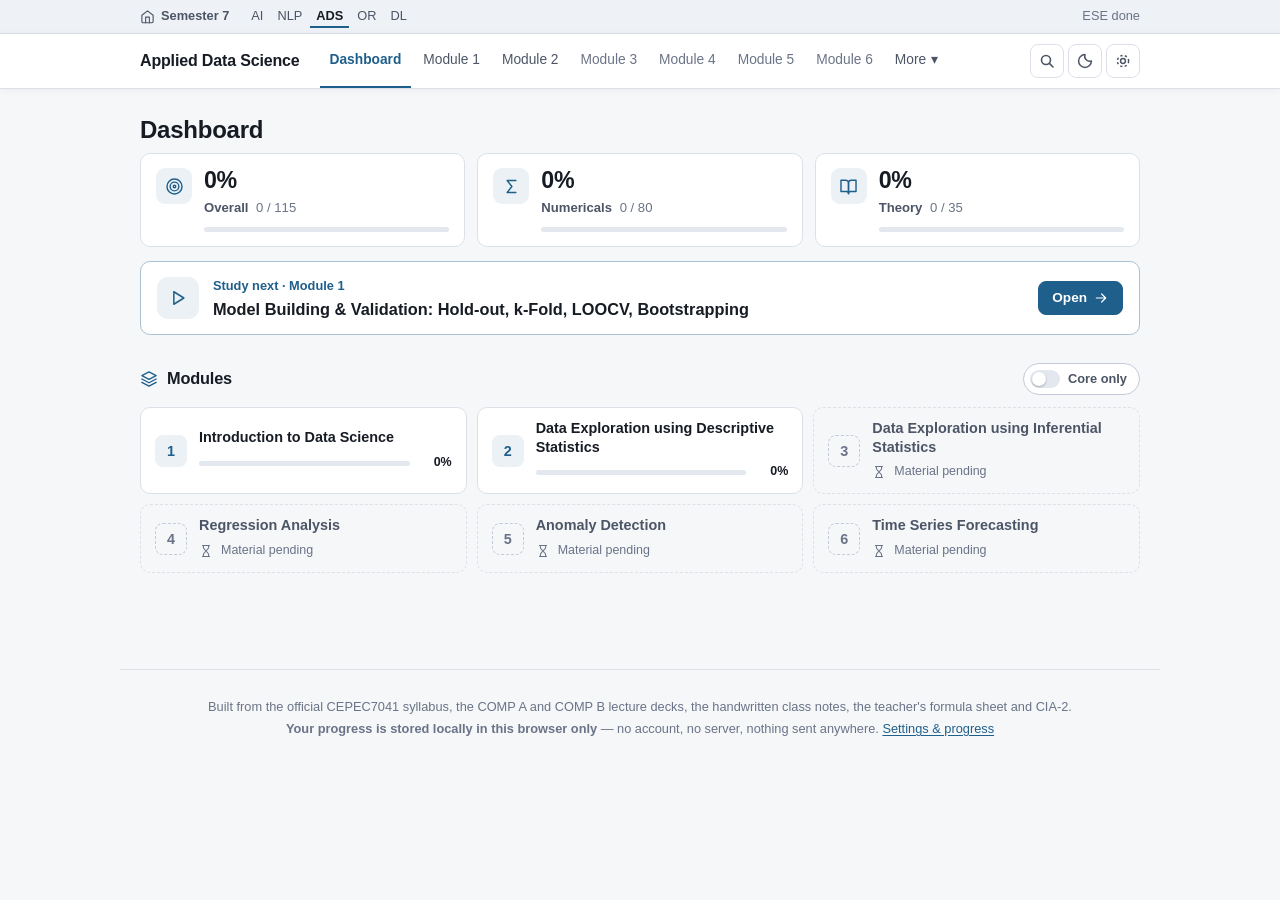
==== commit b2570005: "P3 ADS: core tags on every topic, Core only switch on the dashboard Tags follow priority (high = Cor" ====
--- a/subjects/ads/index.html
+++ b/subjects/ads/index.html
@@ -16,6 +16,7 @@
 .hidden-body > :first-child{margin-top:0}
 table.t.num td:not(:first-child){text-align:right; font-variant-numeric:tabular-nums; font-family:var(--mono); font-size:.95em}
 ul.list,ol.list{margin:.5rem 0; padding-left:1.3rem}
+h2.s7-h2 .s7-core{margin-left:auto}
 .toast{position:fixed; bottom:18px; left:50%; transform:translateX(-50%) translateY(180%); z-index:400; transition:transform .28s}
 .toast.show{transform:translateX(-50%) translateY(0)}
 .toast:empty{display:none}
@@ -144,7 +145,7 @@
 
 TOPICS.push({
  id:"m1t1", m:"m1", title:"What Is Data Science? (and how AI / ML / DS relate)",
- classification:"common", priority:"high", type:"theory", marks:5, los:["LO 1.2"],
+ classification:"common", priority:"high", core:true, type:"theory", marks:5, los:["LO 1.2"],
  src:"COMP B M1 slides 15–21 · COMP A M1 slides 6–21 · class notes p.1 (13/7)",
  summary:"The definition you must be able to write verbatim, the four aliases, and the three nested fields.",
  whatIs:`<p><b>Data Science is an interdisciplinary field involving collecting, processing, storing, analyzing and interpreting large volumes of structured and unstructured data to extract meaningful insights and knowledge.</b></p>
@@ -232,7 +233,7 @@
 
 TOPICS.push({
  id:"m1t2", m:"m1", title:"Motivation: Volume, Dimensions and Complexity",
- classification:"common", priority:"high", type:"theory", marks:5, los:["LO 1.1"],
+ classification:"common", priority:"high", core:true, type:"theory", marks:5, los:["LO 1.1"],
  src:"COMP B M1 slides 23–27 · COMP A M1 slides 78–88 (Apollo Hospital case study) · class notes p.1",
  summary:"The three characteristics that motivate data science — and the case-study question type both classes drilled.",
  bExtras:["Confirmatory vs Exploratory analysis, and Tukey's line that neither replaces the other"],
@@ -347,7 +348,7 @@
 
 TOPICS.push({
  id:"m1t3", m:"m1", title:"Data Science Tasks and Examples",
- classification:"common", priority:"high", type:"theory", marks:5, los:["LO 1.3"],
+ classification:"common", priority:"high", core:true, type:"theory", marks:5, los:["LO 1.3"],
  src:"COMP B M1 slides 29–30 · COMP A M1 slides 90–103 · COMP A revision quiz Q4, Q9, Q10",
  summary:"Seven task types, their algorithms and examples — and how to recognise which task a business problem maps to.",
  aExtras:["COMP A lists Text Mining among the tasks; COMP B shows it on the task map without a table row."],
@@ -457,7 +458,7 @@
 });
 TOPICS.push({
  id:"m1t4", m:"m1", title:"The Data Science Process (CRISP-DM, 5 steps)",
- classification:"common", priority:"high", type:"theory", marks:10, los:["LO 1.2","LO 1.3"],
+ classification:"common", priority:"high", core:true, type:"theory", marks:10, los:["LO 1.2","LO 1.3"],
  src:"COMP B M1 slides 32–77 · COMP A M1 slides 22–76 · class notes p.2 (CRISP-DM diagram)",
  summary:"The five-step framework, the diagram drawn in class, and the sub-steps of Prior Knowledge and Preparation.",
  bExtras:["The four named process frameworks: CRISP-DM, SEMMA, DMAIC, KDD", "The four named sub-steps of Prior Knowledge", "Correlation vs Causation as a named sub-step of the process"],
@@ -620,7 +621,7 @@
 
 TOPICS.push({
  id:"m1t5", m:"m1", title:"Overview of Data Preparation (cleaning and transforming)",
- classification:"common", priority:"high", type:"theory", marks:10, los:["LO 1.3","LO 1.4"],
+ classification:"common", priority:"high", core:true, type:"theory", marks:10, los:["LO 1.3","LO 1.4"],
  src:"COMP B M1 slides 42–51 (loan dataset) · COMP A M1 slides 36–51 (patient dataset) · syllabus 1.3",
  summary:"The five data-quality problems, the fix for each, and the five transformation operations. A syllabus sub-topic in its own right.",
  bExtras:["Normalization and label encoding, worked through on the loan dataset"],
@@ -732,7 +733,7 @@
 });
 TOPICS.push({
  id:"m1t6", m:"m1", title:"Model Building &amp; Validation: Hold-out, k-Fold, LOOCV, Bootstrapping",
- classification:"common", priority:"high", type:"problem-solving", marks:10, los:["LO 1.4"],
+ classification:"common", priority:"high", core:true, type:"problem-solving", marks:10, los:["LO 1.4"],
  src:"COMP B M1 slides 54–71 · COMP A M1 slides 110–141 (incl. 10 numerical drills) · class notes p.3 · syllabus 1.4",
  summary:"The one Module 1 topic with genuine numericals. COMP A drilled ten split-calculation questions; COMP B drilled the concepts. Learn both halves.",
  bExtras:["Stratified k-Fold cross-validation", "Leave-P-Out cross-validation", "Ensemble modeling and the wisdom of crowds"],
@@ -920,7 +921,7 @@
 
 TOPICS.push({
  id:"m1t7", m:"m1", title:"Data Science vs Data Analytics",
- classification:"common", priority:"high", type:"theory", marks:5, los:["LO 1.1","LO 1.3"],
+ classification:"common", priority:"high", core:true, type:"theory", marks:5, los:["LO 1.1","LO 1.3"],
  src:"COMP B M1 slides 79–82 · COMP A M1 slides 143–147 · COMP A revision quiz Q7, Q8 · syllabus 1.5",
  summary:"A named syllabus sub-topic, taught in both classes, and a guaranteed comparison-table question.",
  whatIs:`<p><b>Data Analytics</b> examines existing data to answer specific questions and explain what has already happened. <b>Data Science</b> builds models on data — often including analytics as a step — to predict future outcomes and automate decisions.</p>
@@ -1016,7 +1017,7 @@
 
 TOPICS.push({
  id:"m1t8", m:"m1", title:"Applications of Data Science",
- classification:"common", priority:"medium", type:"theory", marks:5, los:["LO 1.3"],
+ classification:"common", priority:"medium", core:false, type:"theory", marks:5, los:["LO 1.3"],
  src:"COMP B M1 slides 84–89 · COMP A M1 slides 149–162 · syllabus 1.6",
  summary:"Six domains with concrete applications. Easy marks, but only if you give a real technique per application rather than vague praise.",
  whatIs:`<p>Syllabus sub-topic 1.6, taught in both classes across the same six domains. The self-learning list adds healthcare, finance, transportation and recommender systems as named case-study areas.</p>`,
@@ -1079,7 +1080,7 @@
 
 TOPICS.push({
  id:"m2t1", m:"m2", title:"Types of Data &amp; Levels of Measurement",
- classification:"common", priority:"high", type:"theory", marks:5, los:["LO 2.1"],
+ classification:"common", priority:"high", core:true, type:"theory", marks:5, los:["LO 2.1"],
  src:"COMP B M2 slides 10–20 · COMP A M2 slides 7–16 · syllabus 2.1",
  summary:"Nominal, Ordinal, Interval, Ratio — and the rule that the level decides which statistics are legal.",
  whatIs:`<p>A dataset consists of two types of data: <b>categorical</b> and <b>numerical</b>. Every column sits at one of <b>four levels of measurement</b>, and <b>the level determines which statistical calculations are valid</b>. That last sentence is the whole point of the topic.</p>`,
@@ -1186,7 +1187,7 @@
 
 TOPICS.push({
  id:"m2t2", m:"m2", title:"Classification of Data &amp; Frequency Distributions",
- classification:"common", priority:"high", type:"problem-solving", marks:10, los:["LO 2.1"],
+ classification:"common", priority:"high", core:true, type:"problem-solving", marks:10, los:["LO 2.1"],
  src:"COMP B M2 slides 22–47 · COMP A M2 slides 25–80 · class notes p.6 (starred) · CIA-2 part (a)",
  summary:"Building a frequency distribution from raw data — and the exclusive vs inclusive trap the class notes star. CIA-2 opened with exactly this.",
  whatIs:`<p><b>Classification</b> is the process of arranging raw data into groups or classes according to resemblances and similarities. A <b>frequency distribution</b> groups raw data into classes and records how many cases fall into each. When items are expressed as a proportion of the total it becomes a <b>relative frequency</b> (or percentage) distribution.</p>
@@ -1384,7 +1385,7 @@
 });
 TOPICS.push({
  id:"m2t3", m:"m2", title:"Tabulation of Data",
- classification:"common", priority:"high", type:"problem-solving", marks:10, los:["LO 2.1"],
+ classification:"common", priority:"high", core:true, type:"problem-solving", marks:10, los:["LO 2.1"],
  src:"COMP B M2 slides 48–68 · COMP A M2 slides 82–125 · class notes p.7 (starred, with a drafted blank table)",
  summary:"Parts of a table, one-way to manifold, and the “draft a blank table” question both classes practised.",
  whatIs:`<p><b>Tabulation is the systematic arrangement of data</b> in rows and columns — the class notes' own definition. It sits between classification (grouping the data) and diagrams (picturing it).</p>
@@ -1533,7 +1534,7 @@
 
 TOPICS.push({
  id:"m2t4", m:"m2", title:"Diagrammatic Representation of Data",
- classification:"common", priority:"medium", type:"theory", marks:5, los:["LO 2.1","LO 2.4"],
+ classification:"common", priority:"medium", core:false, type:"theory", marks:5, los:["LO 2.1","LO 2.4"],
  src:"COMP B M2 slides 70–120 · COMP A M2 slides 127–182 · syllabus 2.2",
  summary:"One-, two- and three-dimensional diagrams, pictograms and cartograms — plus how to compute pie-chart angles.",
  whatIs:`<p>Diagrams present statistical data <b>pictorially</b>. Both classes teach the same taxonomy: diagrams are grouped by the number of dimensions used to represent magnitude.</p>`,
@@ -1688,7 +1689,7 @@
 
 TOPICS.push({
  id:"m2t5", m:"m2", title:"Graphic Representation: Histogram, Frequency Polygon, Ogive",
- classification:"common", priority:"high", type:"problem-solving", marks:10, los:["LO 2.4","LO 2.6"],
+ classification:"common", priority:"high", core:true, type:"problem-solving", marks:10, los:["LO 2.4","LO 2.6"],
  src:"COMP B M2 slides 122–142, 333–335 · COMP A M2 slides 184–220 (heavy on ogives) · CIA-2 part (e)",
  summary:"The graphs the exam asks you to draw — and to read a shape off. CIA-2 part (e) required histogram + frequency polygon plus an interpretation.",
  aExtras:["COMP A gives ogives (cumulative frequency curves) noticeably more attention than COMP B. Both are covered here."],
@@ -1848,7 +1849,7 @@
 });
 TOPICS.push({
  id:"m2t6", m:"m2", title:"Arithmetic Mean (individual, discrete, continuous, combined, weighted)",
- classification:"common", priority:"high", type:"problem-solving", marks:10, los:["LO 2.2"],
+ classification:"common", priority:"high", core:true, type:"problem-solving", marks:10, los:["LO 2.2"],
  src:"COMP B M2 slides 146–174 · COMP A Central Tendency deck · class notes p.6 · formula sheet p.1",
  summary:"Three series types × three methods, plus combined and weighted mean. The single most reused calculation in the paper.",
  bExtras:["Weighted mean, and the ten-slide simple-vs-weighted comparison"],
@@ -2069,7 +2070,7 @@
 
 TOPICS.push({
  id:"m2t7", m:"m2", title:"Median (individual, discrete, continuous)",
- classification:"common", priority:"high", type:"problem-solving", marks:5, los:["LO 2.2"],
+ classification:"common", priority:"high", core:true, type:"problem-solving", marks:5, los:["LO 2.2"],
  src:"COMP B M2 slides 176–193 · COMP A Central Tendency deck · formula sheet p.1 · CIA-2 (needed for Bowley)",
  summary:"The positional average. Needed in its own right, and again for Bowley's coefficient and the bimodal Karl Pearson formula.",
  whatIs:`<p>The median is the <b>middle value of an ordered dataset</b> — the value that divides the distribution into two equal halves. Because it depends on position rather than magnitude, it is <b>unaffected by extreme values</b>.</p>`,
@@ -2252,7 +2253,7 @@
 });
 TOPICS.push({
  id:"m2t8", m:"m2", title:"Mode &amp; the Mean–Median–Mode Relationship",
- classification:"common", priority:"high", type:"problem-solving", marks:5, los:["LO 2.2"],
+ classification:"common", priority:"high", core:true, type:"problem-solving", marks:5, los:["LO 2.2"],
  src:"COMP B M2 slides 195–215 · COMP A Central Tendency deck · class notes p.17 · formula sheet p.1",
  summary:"The modal formula, the empirical relation, and the bimodal case that CIA-2 quietly built into its data.",
  whatIs:`<p>The mode is the value that occurs <b>most frequently</b>. It is the only average that can be used for purely <b>nominal</b> data, and it is the one Karl Pearson's primary skewness formula needs.</p>`,
@@ -2414,7 +2415,7 @@
 
 TOPICS.push({
  id:"m2t9", m:"m2", title:"Quartiles, Deciles and Percentiles",
- classification:"common", priority:"high", type:"problem-solving", marks:5, los:["LO 2.2","LO 2.3"],
+ classification:"common", priority:"high", core:true, type:"problem-solving", marks:5, los:["LO 2.2","LO 2.3"],
  src:"COMP B M2 slides 258–263 · COMP A M2 measure-of-spread deck · formula sheet p.2 · class notes p.12",
  summary:"Partition values. Needed for quartile deviation, Bowley's skewness and the box plot — three separate exam questions depend on them.",
  whatIs:`<p>Quartiles, deciles and percentiles are <b>partition values</b> that divide an ordered distribution into equal parts: 4, 10 and 100 parts respectively. Q₂ = D₅ = P₅₀ = the median.</p>`,
@@ -2547,7 +2548,7 @@
 });
 TOPICS.push({
  id:"m2t10", m:"m2", title:"Measures of Spread: Range, IQR &amp; Quartile Deviation",
- classification:"common", priority:"high", type:"problem-solving", marks:5, los:["LO 2.2"],
+ classification:"common", priority:"high", core:true, type:"problem-solving", marks:5, los:["LO 2.2"],
  src:"COMP B M2 slides 219–240 · COMP A M2 measure-of-spread deck · class notes p.12 · formula sheet p.3",
  summary:"Why averages alone mislead, absolute vs relative measures, and the quartile deviation family.",
  bExtras:["Lorenz curve"],
@@ -2704,7 +2705,7 @@
 
 TOPICS.push({
  id:"m2t11", m:"m2", title:"Standard Deviation",
- classification:"common", priority:"high", type:"problem-solving", marks:10, los:["LO 2.2"],
+ classification:"common", priority:"high", core:true, type:"problem-solving", marks:10, los:["LO 2.2"],
  src:"COMP B M2 slides 242–255 · COMP A M2 measure-of-spread deck · class notes p.14 · formula sheet p.3",
  summary:"The most important measure of dispersion — and a required input to Karl Pearson's skewness and to kurtosis.",
  bExtras:["Coefficient of variation"],
@@ -2883,7 +2884,7 @@
 });
 TOPICS.push({
  id:"m2t12", m:"m2", title:"Skewness — Karl Pearson &amp; Bowley",
- classification:"common", priority:"high", type:"problem-solving", marks:10, los:["LO 2.2","LO 2.3"],
+ classification:"common", priority:"high", core:true, type:"problem-solving", marks:10, los:["LO 2.2","LO 2.3"],
  src:"COMP B M2 slides 265–286 · COMP A M2 Measure of Symmetry deck (48 slides) · class notes p.17 · formula sheet p.4 · CIA-2 parts (b)(c)(d)",
  summary:"The single highest-value topic in the paper. CIA-2 was built entirely around it, and both classes gave it a large block of teaching.",
  whatIs:`<p><b>Skewness is the lack of symmetry in a frequency distribution.</b> Two distributions can share the same mean and the same standard deviation yet look completely different in shape — skewness measures that difference. It tells you the <b>direction</b> and the <b>extent</b> of the asymmetry.</p>
@@ -3226,7 +3227,7 @@
 });
 TOPICS.push({
  id:"m2t13", m:"m2", title:"Moments &amp; Kurtosis",
- classification:"common", priority:"high", type:"problem-solving", marks:5, los:["LO 2.2"],
+ classification:"common", priority:"high", core:true, type:"problem-solving", marks:5, los:["LO 2.2"],
  src:"COMP B M2 slides 288–295 · COMP A M2 slides 342–346 · formula sheet p.4",
  summary:"The four moments and β₂. Named explicitly in the syllabus, and one of the few places where the teacher's own summary table has a misprint worth knowing about.",
  whatIs:`<p><b>Moments</b> borrow from mechanics: a moment is force × distance, and a beam balances when the moments on both sides of the fulcrum are equal. Statistics uses the same idea about the mean. <b>Kurtosis</b> (Greek for “bulginess”) measures the <b>peakedness or flatness of a distribution near the mode, relative to the normal curve</b>.</p>`,
@@ -3429,7 +3430,7 @@
 
 TOPICS.push({
  id:"m2t14", m:"m2", title:"Correlation &amp; the Central Data Point",
- classification:"common", priority:"high", type:"problem-solving", marks:10, los:["LO 2.2","LO 2.3"],
+ classification:"common", priority:"high", core:true, type:"problem-solving", marks:10, los:["LO 2.2","LO 2.3"],
  src:"COMP B M2 slides 298–326 · COMP A M2 Multivariate deck (53 slides) · class notes p.20 · formula sheet p.5",
  summary:"The whole of syllabus 2.4. The class notes tick Karl Pearson's method and cross out the others — a clear scope signal.",
  bExtras:["Concurrent deviation method (named in the method list, but crossed out in the class notes)"],
@@ -3722,7 +3723,7 @@
 });
 TOPICS.push({
  id:"m2t15", m:"m2", title:"Univariate Visualization: Box Plot &amp; Distribution Chart",
- classification:"common", priority:"high", type:"problem-solving", marks:10, los:["LO 2.4","LO 2.5","LO 2.6"],
+ classification:"common", priority:"high", core:true, type:"problem-solving", marks:10, los:["LO 2.4","LO 2.5","LO 2.6"],
  src:"COMP B M2 slides 332–344 · COMP A M2 Data Visualization deck · class notes p.22 (full worked box plot) · formula sheet p.5–6",
  summary:"The box plot with outlier detection is a complete numerical in its own right — and it is worked out in full in the class notes.",
  bExtras:["The normal distribution equation", "The empirical rule (68-95-99.7)"],
@@ -3894,7 +3895,7 @@
 
 TOPICS.push({
  id:"m2t16", m:"m2", title:"Multivariate Visualization: Scatter Plot, Scatter Matrix, Bubble Chart",
- classification:"common", priority:"medium", type:"theory", marks:5, los:["LO 2.4","LO 2.5","LO 2.6"],
+ classification:"common", priority:"medium", core:false, type:"theory", marks:5, los:["LO 2.4","LO 2.5","LO 2.6"],
  src:"COMP B M2 slides 345–353 · COMP A M2 Data Visualization deck · syllabus 2.5",
  summary:"The three named multivariate charts, and how many variables each can show at once.",
  whatIs:`<p>Multivariate visualization shows the relationship between <b>two or more</b> variables at once. The syllabus names exactly three: <b>scatter plot, scatter matrix, bubble chart</b>.</p>`,
@@ -4629,7 +4630,11 @@
 function overallProgress(){ return progressOf(TOPICS); }
 function moduleProgress(m){ return progressOf(topicsOf(m)); }
 function trackProgress(track){ return progressOf(TOPICS.filter(t => trackOf(t) === track)); }
-function moduleTrackProgress(m, track){ return progressOf(topicsInTrack(m, track)); }
+/* "Core only" (one setting for all five sites): the dashboard and the module
+   lists show and count Core topics alone. Topic pages, the pager and every
+   other page keep the full course. Tags are provisional until the paper pattern. */
+function coreOn(){ return !!(window.SEM7 && SEM7.coreOnly()); }
+function shown(list){ return coreOn() ? list.filter(SEM7.isCore) : list; }
 
 /* A vs B facts — used only on the comparison page */
 function hasBExtras(t){ return !!(t.bExtras && t.bExtras.length); }
@@ -4664,21 +4669,23 @@
 }
 
 /* ---------- "Study next" — transparent rule order ------------------- */
-function studyNext(){
+/* core: pick from Core topics only (the dashboard passes coreOn()) */
+function studyNext(core){
   const prio = t => (t.priority === "high" ? 0 : t.priority === "medium" ? 1 : 2);
   const started = t => topicProgress(t).done > 0 ? 0 : 1;
-
-  const weak = weakTopics();
+  const pool = core ? TOPICS.filter(SEM7.isCore) : TOPICS;
+
+  const weak = weakTopics().filter(w => pool.includes(w.topic));
   if(weak.length) return {topic:weak[0].topic, rule:1};
 
-  const c1 = TOPICS.filter(t => t.priority === "high" && topicStatus(t.id) === "progress");
+  const c1 = pool.filter(t => t.priority === "high" && topicStatus(t.id) === "progress");
   if(c1.length) return {topic:c1[0], rule:2};
 
-  const c2 = TOPICS.filter(t => t.priority === "high" && topicStatus(t.id) === "none")
+  const c2 = pool.filter(t => t.priority === "high" && topicStatus(t.id) === "none")
     .sort((a,b) => (trackOf(a)==="numerical"?0:1) - (trackOf(b)==="numerical"?0:1));
   if(c2.length) return {topic:c2[0], rule:3};
 
-  const c3 = TOPICS.filter(t => topicStatus(t.id) !== "done")
+  const c3 = pool.filter(t => topicStatus(t.id) !== "done")
     .sort((a,b) => prio(a)-prio(b) || started(a)-started(b));
   if(c3.length) return {topic:c3[0], rule:4};
 
@@ -4730,9 +4737,10 @@
 
 /* ---------------------------- DASHBOARD ----------------------------- */
 function vDashboard(){
-  const ov = overallProgress();
-  const th = trackProgress("theory"), nu = trackProgress("numerical");
-  const qz = quizOverall(), weak = weakTopics(), next = studyNext();
+  const scope = shown(TOPICS), ov = progressOf(scope);
+  const th = progressOf(scope.filter(t => trackOf(t) === "theory"));
+  const nu = progressOf(scope.filter(t => trackOf(t) === "numerical"));
+  const qz = quizOverall(), weak = weakTopics().filter(w => scope.includes(w.topic)), next = studyNext(coreOn());
 
   const UI = window.SEM7 && SEM7.ui;
   let h = '<h1>Dashboard</h1>';
@@ -4748,8 +4756,9 @@
       : UI.next({title:next.view === "quiz" ? "Take the quiz" : "Exam Mode",
                  go:{label:"Open", attrs:'data-go="'+next.view+'"'}});
     const built = {};
-    MODULES.forEach(m => { built[m.id] = {pct:moduleProgress(m.id).pct}; });
-    h += UI.modules("ads", built, id => 'data-go="'+id+'"');
+    MODULES.forEach(m => { built[m.id] = {pct:progressOf(shown(topicsOf(m.id))).pct}; });
+    /* the Core only switch sits in the Modules heading */
+    h += UI.modules("ads", built, id => 'data-go="'+id+'"').replace("</h2>", UI.coreToggle()+"</h2>");
   }
 
   /* weak areas — only when the quiz has actually flagged something */
@@ -4782,9 +4791,9 @@
 
 function vModule(mid){
   const m = moduleOf(mid);
-  const mp = moduleProgress(mid);
+  const mp = progressOf(shown(topicsOf(mid)));
   const tab = subTab[mid] || "theory";
-  const nTh = topicsInTrack(mid,"theory").length, nNu = topicsInTrack(mid,"numerical").length;
+  const nTh = shown(topicsInTrack(mid,"theory")).length, nNu = shown(topicsInTrack(mid,"numerical")).length;
 
   let h = SEM7.ui.head({eyebrow:'Module '+m.num, title:esc(m.title),
     progress:{pct:mp.pct, done:mp.done, total:mp.total, unit:"questions done"}});
@@ -4802,9 +4811,9 @@
     return h;
   }
 
-  const list = sortedTrack(mid, tab);
-  if(!list.length) return h + '<div class="empty">No topics in this track.</div>';
-  const tp = moduleTrackProgress(mid, tab);
+  const list = shown(sortedTrack(mid, tab));
+  if(!list.length) return h + '<div class="empty">'+(coreOn() ? 'No Core topics in this track.' : 'No topics in this track.')+'</div>';
+  const tp = progressOf(list);
   h += '<p class="lead" style="margin-top:-.4rem">'+
     (tab === "numerical"
       ? 'Topics where you compute something and show working. '+tp.done+' of '+tp.total+' questions done.'
--- a/shared/sem7.css
+++ b/shared/sem7.css
@@ -489,6 +489,18 @@
 .s7-topics li{display:flex; gap:12px; align-items:flex-start; margin:0; padding:11px 15px; font-size:.92rem; line-height:1.5; max-width:none}
 .s7-topics li + li{border-top:1px solid var(--border)}
 .s7-ring{flex:none; width:14px; height:14px; margin-top:4px; border-radius:50%; border:1.5px dashed var(--border-2)}
+/* Core only: a pill switch (SEM7.ui.coreToggle) */
+.s7-core,html[data-ui="a"] button.s7-core{display:inline-flex; align-items:center; gap:8px; min-height:32px; padding:0 12px 0 6px;
+  border-radius:999px; border:1px solid var(--border-2); background:var(--surface); color:var(--text-2);
+  font:600 .8rem/1 var(--sans); cursor:pointer; white-space:nowrap}
+.s7-core:hover,html[data-ui="a"] button.s7-core:hover{border-color:var(--muted); background:var(--surface)}
+.s7-core-k{position:relative; flex:none; width:30px; height:18px; border-radius:999px; background:var(--track);
+  transition:background .15s}
+.s7-core-k::after{content:""; position:absolute; top:2px; left:2px; width:14px; height:14px; border-radius:50%;
+  background:#fff; box-shadow:0 1px 2px rgba(10,14,20,.3); transition:transform .15s}
+.s7-core[aria-checked="true"],html[data-ui="a"] button.s7-core[aria-checked="true"]{border-color:var(--accent-line); background:var(--accent-soft); color:var(--accent-ui)}
+.s7-core[aria-checked="true"] .s7-core-k{background:var(--accent-ui)}
+.s7-core[aria-checked="true"] .s7-core-k::after{transform:translateX(12px)}
 details.s7-los{margin-top:14px}
 details.s7-los > summary .s7-i{width:16px; height:16px; color:var(--accent-ui)}
 details.s7-los > summary span{color:var(--muted); font-weight:500}
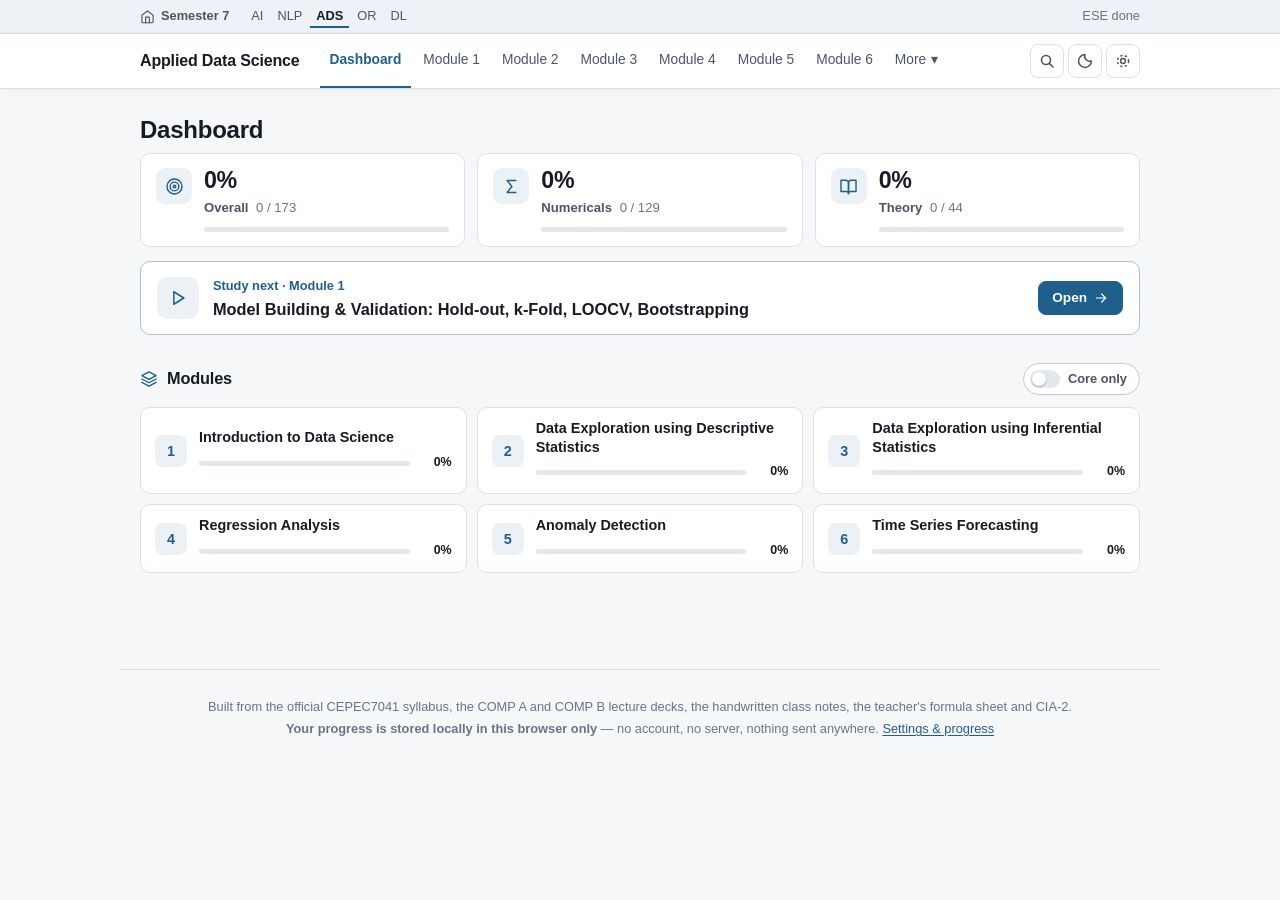
==== commit 2669aff6: "C-ADS: build Modules 3-6 Worked numericals first: normal and Poisson probabilities, confidence inter" ====
--- a/subjects/ads/index.html
+++ b/subjects/ads/index.html
@@ -32,10 +32,10 @@
       <button data-go="dashboard" class="active">Dashboard</button>
       <button data-go="m1">Module 1</button>
       <button data-go="m2">Module 2</button>
-      <button data-go="m3" class="s7-tab-pending">Module 3</button>
-      <button data-go="m4" class="s7-tab-pending">Module 4</button>
-      <button data-go="m5" class="s7-tab-pending">Module 5</button>
-      <button data-go="m6" class="s7-tab-pending">Module 6</button>
+      <button data-go="m3">Module 3</button>
+      <button data-go="m4">Module 4</button>
+      <button data-go="m5">Module 5</button>
+      <button data-go="m6">Module 6</button>
       <button data-go="recognition">Recognition</button>
       <button data-go="quiz">Quiz</button>
       <button data-go="formula">Formulae</button>
@@ -108,7 +108,23 @@
   { id:"m2", num:2, title:"Data Exploration using Descriptive Statistics", hours:12, co:"CO-2",
     blurb:"The numerical engine room of the paper. Types of data, classification and tabulation, diagrams and graphs, central tendency, spread, skewness, kurtosis, correlation and visualization.",
     contents:"2.1 Types of data, Properties of data · 2.2 Statistical data — Classification, Tabulation, Diagrammatic &amp; Graphic representation · 2.3 Univariate Exploration: Central Tendency, Spread, Symmetry, Skewness (Karl Pearson, Bowley), Kurtosis · 2.4 Multivariate Exploration: Central Data Point, Correlation, Karl Pearson Correlation Coefficient · 2.5 Data Visualization: Histogram, Quartile, Distribution Chart; Scatter Plot, Scatter Matrix, Bubble chart",
-    selfLearning:"Shape of distributions: heavy-tailed, light-tailed, multimodal. Advanced visualizations: Violin Plot, Boxen Plot, Pair plot, Heatmaps." }
+    selfLearning:"Shape of distributions: heavy-tailed, light-tailed, multimodal. Advanced visualizations: Violin Plot, Boxen Plot, Pair plot, Heatmaps." },
+  { id:"m3", num:3, title:"Data Exploration using Inferential Statistics", hours:6, co:"CO-3",
+    blurb:"From sample to population: normal and Poisson probabilities, the Central Limit Theorem, confidence intervals, z- and t-tests, errors of testing, and ANOVA.",
+    contents:"Overview of distributions: Normal, Poisson · Testing of hypothesis · Central Limit Theorem · Confidence interval · Z-test, t-test · Type-I and Type-II errors · ANOVA",
+    selfLearning:"Neyman-Pearson lemma: MP and UMP tests. Practical examples using Python/Excel/R." },
+  { id:"m4", num:4, title:"Regression Analysis", hours:10, co:"CO-4",
+    blurb:"Fit and judge regression models: slope and intercept, error measures and R², multiple regression with partial coefficients, and the F- and t-tests of significance.",
+    contents:"4.1 Mathematical and statistical equation, meaning of intercept and slope · 4.2 Error term, measures of model fit: R², MAE, MAPE · 4.3 Multiple linear regression model · 4.4 Partial regression coefficients · 4.5 Testing overall significance of the model fit · 4.6 Testing individual regression coefficients",
+    selfLearning:"Residual analysis and its importance in regression diagnostics. Real regression case studies (house prices, sales forecasting)." },
+  { id:"m5", num:5, title:"Anomaly Detection", hours:6, co:"CO-5",
+    blurb:"What outliers are and why they occur, and how to find them: statistical rules, distance- and density-based detection, and the Local Outlier Factor.",
+    contents:"5.1 Outliers, causes of outliers · 5.2 Anomaly detection techniques · 5.3 Outlier detection using statistics · 5.4 Outlier detection using distance-based methods · 5.5 Outlier detection using density-based methods · 5.6 SMOTE",
+    selfLearning:"Introduction to autoencoders for anomaly detection. Performance metrics for anomaly detection (AUC-PR, F1, confusion matrix)." },
+  { id:"m6", num:6, title:"Time Series Forecasting", hours:5, co:"CO-6",
+    blurb:"Components and taxonomy of forecasting, additive and multiplicative decomposition, smoothing forecasts, regression on time, and the MAE / RMSE / MAPE / MASE evaluation.",
+    contents:"6.1 Taxonomy of time series forecasting methods, time series decomposition · 6.2 Smoothing methods: average, moving average; time series analysis using linear regression; ARIMA · 6.3 Performance evaluation: MAE, RMSE, MAPE, MASE",
+    selfLearning:"Seasonal decomposition. Stationarity concept and tests." }
 ];
 
 /* Learning outcomes — verbatim from the official syllabus. */
@@ -122,7 +138,31 @@
  {id:"LO 2.3", m:"m2", pi:"2.1.1", text:"Evaluate a given dataset to identify key objectives by examining univariate and multivariate characteristics using appropriate statistical measures."},
  {id:"LO 2.4", m:"m2", pi:"2.4.2", text:"Analyze and interpret data patterns using contemporary visualization tools through histograms, scatter plots, scatter matrices, bubble charts, and other graphical representations."},
  {id:"LO 2.5", m:"m2", pi:"5.1.1", text:"Identify suitable modern tools and techniques for performing univariate and multivariate data visualization."},
- {id:"LO 2.6", m:"m2", pi:"5.2.2", text:"Demonstrate proficiency in using appropriate data visualization tools to create histograms, scatter plots, bubble charts, and other graphical representations."}
+ {id:"LO 2.6", m:"m2", pi:"5.2.2", text:"Demonstrate proficiency in using appropriate data visualization tools to create histograms, scatter plots, bubble charts, and other graphical representations."},
+ {id:"LO 3.1", m:"m3", pi:"1.1.1", text:"Apply the knowledge of statistics and numerical techniques to describe and analyse probability distributions such as normal and Poisson distributions."},
+ {id:"LO 3.2", m:"m3", pi:"1.1.2", text:"Apply the concepts of probability and statistics to compute confidence intervals and perform hypothesis tests such as Z-test, t-test, and ANOVA."},
+ {id:"LO 3.3", m:"m3", pi:"2.1.3", text:"Identify appropriate statistical methods and hypothesis testing procedures by determining the mathematical requirements of the given problem."},
+ {id:"LO 3.4", m:"m3", pi:"2.4.4", text:"Arrive at valid statistical conclusions by interpreting test statistics, p-values, confidence levels, and the implications of Type-I and Type-II errors."},
+ {id:"LO 4.1", m:"m4", pi:"1.1.1", text:"Apply the knowledge of statistics and numerical techniques to construct regression equations and interpret parameters such as intercept, slope, and error term."},
+ {id:"LO 4.2", m:"m4", pi:"1.1.2", text:"Apply the concepts of probability and statistics to compute model fit metrics such as R², MAE, and MAPE, and interpret their significance."},
+ {id:"LO 4.3", m:"m4", pi:"2.1.3", text:"Identify appropriate mathematical and statistical methods required for selecting suitable regression models such as simple, multiple, and partial regression."},
+ {id:"LO 4.4", m:"m4", pi:"2.4.2", text:"Analyze and interpret regression model outcomes using contemporary tools to assess significance of coefficients and overall model performance."},
+ {id:"LO 4.5", m:"m4", pi:"3.2.1", text:"Explore alternative regression model designs by examining different model structures and variable selections for meeting analytical requirements."},
+ {id:"LO 4.6", m:"m4", pi:"3.3.1", text:"Perform systematic evaluation of regression models by comparing fit statistics, significance tests, and error measures to select the optimal design."},
+ {id:"LO 5.1", m:"m5", pi:"1.1.1", text:"Apply statistical knowledge to explain the concept of outliers and identify their possible causes in real-world datasets."},
+ {id:"LO 5.2", m:"m5", pi:"1.1.2", text:"Apply probability and statistical techniques to detect anomalies using distribution-based and statistical thresholding methods."},
+ {id:"LO 5.3", m:"m5", pi:"2.1.3", text:"Identify appropriate mathematical and algorithmic approaches for detecting outliers using distance-based and density-based methods."},
+ {id:"LO 5.4", m:"m5", pi:"2.4.2", text:"Analyze and interpret results of anomaly detection techniques using contemporary analytical tools and visualizations."},
+ {id:"LO 5.5", m:"m5", pi:"3.2.1", text:"Explore alternative anomaly detection designs, including statistical, distance-based, and density-based techniques, to address varied data scenarios."},
+ {id:"LO 5.6", m:"m5", pi:"3.3.1", text:"Perform systematic evaluation of anomaly detection methods, including SMOTE for class imbalance, to determine the most effective solution."},
+ {id:"LO 5.7", m:"m5", pi:"5.1.1", text:"Identify suitable modern engineering and data science tools required for implementing anomaly detection algorithms effectively."},
+ {id:"LO 5.8", m:"m5", pi:"5.2.2", text:"Demonstrate proficiency in using discipline-specific tools for implementing anomaly detection techniques and interpreting their outputs."},
+ {id:"LO 6.1", m:"m6", pi:"1.1.1", text:"Apply statistical and numerical techniques to interpret the taxonomy of time series forecasting methods and the components of time series decomposition such as trend, seasonality, and irregular variations."},
+ {id:"LO 6.2", m:"m6", pi:"1.1.2", text:"Apply concepts of probability and statistics to implement smoothing methods such as the average method, moving average smoothing, and exponential approaches for analysing time-dependent data."},
+ {id:"LO 6.3", m:"m6", pi:"2.1.3", text:"Identify appropriate mathematical and statistical methods, including linear regression and ARIMA, required for selecting suitable time series forecasting models."},
+ {id:"LO 6.4", m:"m6", pi:"2.4.2", text:"Analyze and interpret time series model outputs using contemporary analytical tools to understand forecast patterns and model behaviour."},
+ {id:"LO 6.5", m:"m6", pi:"5.1.1", text:"Identify modern analytical and visualization tools required for building, analysing, and validating time series forecasting models."},
+ {id:"LO 6.6", m:"m6", pi:"5.2.2", text:"Demonstrate proficiency in using discipline-specific tools to implement time series models, generate forecasts, and visualize predictions effectively."}
 ];
 
 /* Where each classification comes from, shown on the A vs B page. */
@@ -3977,6 +4017,1520 @@
   {q:"Which visualization would you use for the given scenario, and why?", marks:5, d:"standard", priority:"medium", source:"source"},
   {q:"Distinguish between univariate and multivariate visualization.", marks:5, d:"basic", priority:"medium", source:"predicted"}]
 });
+/* ============================ MODULE 3 ============================== */
+
+TOPICS.push({
+ id:"m3t1", m:"m3", title:"Normal Distribution &amp; z-Scores",
+ classification:"bonly", priority:"high", core:true, type:"problem-solving", marks:5, los:["LO 3.1"],
+ src:"Class notes, Chapter 3 (Normal and Poisson), pp. 2–13 · formula sheet p.6 (normal curve)",
+ summary:"Convert X to z, read areas from the z-table, add or subtract areas.",
+ whatIs:`<p>The <b>normal distribution</b> is the symmetric bell-shaped curve of a continuous variable. A variable X with mean μ and standard deviation σ is written <b>X ~ N(μ, σ²)</b>. The <b>standard normal</b> (z) distribution has μ = 0 and σ = 1, and any normal variable is converted to it with <b>z = (X − μ)/σ</b>.</p>
+<p>The z-table gives the <b>area from z = 0 to z</b> — the probability that Z lies between the mean and z. Every normal-probability question is built from those areas.</p>`,
+ needToKnow:[
+  "The pdf f(x) = (1/(σ√(2π))) · e<sup>−(x−μ)²/(2σ²)</sup>, and that total area under the curve = 1.",
+  "z = (X − μ)/σ, and that z says how many standard deviations X lies from the mean.",
+  "The empirical rule: about 68% within ±1σ, 95% within ±2σ, 99.7% within ±3σ.",
+  "Area from 0 to z is read from the table; the curve is symmetric, so area(−z to 0) = area(0 to z), and each half has area 0.5.",
+  "How to combine areas: same side → subtract; opposite sides → add; tail → 0.5 − area."],
+ recognition:{
+  clues:["<b>“Normally distributed with mean … and standard deviation (or variance) …”</b> → convert to z.",
+   "<b>“Standard normal variate”</b> or <b>Z</b> given directly → read the table straight away.",
+   "<b>“Probability that X lies between …”</b>, <b>“more than …”</b>, <b>“less than …”</b> → areas under the curve.",
+   "<b>“At least one of n”</b> → find p for one, then use 1 − (1 − p)ⁿ."],
+  wording:["Find the probability that a standard normal variate lies between 0.87 and 1.28.",
+   "For a normal variate with mean 2.5 and S.D. 3.5, find P(2 ≤ X ≤ 4.5).",
+   "Marks are normally distributed with mean 65 and variance 25. If 3 students are selected, find the probability that at least one scores more than 75."],
+  firstStep:"Write down μ and σ. If the question gives the <b>variance</b>, take its square root first. Then convert every X limit to a z value and <b>draw the curve with the shaded region</b>.",
+  method:"Sketch → z for each limit → table area(s) → add (opposite sides of 0), subtract (same side), or 0.5 − area (tail) → state the probability.",
+  trap:"Using the variance as σ. “Variance 25” means σ = 5, not 25."},
+ concept:`<div class="formula">z = (X − μ) / σ          X ~ N(μ, σ²)
+
+f(x) = 1/(σ√(2π)) · e^( −(x − μ)² / (2σ²) ),   −∞ &lt; x &lt; ∞</div>
+<h4>Combining areas — the only three cases</h4>
+<div class="scroll"><table class="t"><thead><tr><th>Region</th><th>Rule</th><th>Example</th></tr></thead><tbody>
+<tr><td>Both limits on the <b>same side</b> of 0</td><td>Subtract the smaller area from the larger</td><td>P(0.87 &lt; Z &lt; 1.28) = 0.3997 − 0.3078 = 0.0919</td></tr>
+<tr><td>Limits on <b>opposite sides</b> of 0</td><td>Add the two areas</td><td>P(−0.34 &lt; Z &lt; 0.62) = 0.1331 + 0.2324 = 0.3655</td></tr>
+<tr><td>A <b>tail</b> (more than z &gt; 0)</td><td>0.5 − area(0 to z)</td><td>P(Z &gt; 2) = 0.5 − 0.4772 = 0.0228</td></tr>
+</tbody></table></div>
+<h4>Areas you will use most (0 to z)</h4>
+<div class="scroll"><table class="t num"><thead><tr><th>z</th><th>0.14</th><th>0.34</th><th>0.57</th><th>0.62</th><th>0.80</th><th>0.87</th><th>1.00</th><th>1.14</th><th>1.25</th><th>1.28</th><th>1.50</th><th>1.96</th><th>2.00</th></tr></thead><tbody>
+<tr><td>Area</td><td>0.0557</td><td>0.1331</td><td>0.2157</td><td>0.2324</td><td>0.2881</td><td>0.3078</td><td>0.3413</td><td>0.3729</td><td>0.3944</td><td>0.3997</td><td>0.4332</td><td>0.4750</td><td>0.4772</td></tr>
+</tbody></table></div>
+<div class="box neutral"><h5>Slips in the class notes</h5><p style="margin:0">Ex. 3(i): z for X = 2 is written 0.14 but is <b>−0.14</b> (the working then uses −0.14 correctly), and area 0.0557 is written “0.557”. Ex. 3(ii): the upper limit is written as both 5.5 and 5.3; the working uses <b>5.3</b> (z = +0.8, written “−0.8”). The final answers 0.2714 and 0.6610 are correct.</p></div>`,
+ examAnswer:{
+  short:"State X ~ N(μ, σ²), convert to z, give the table area and the probability.",
+  medium:"Sketch the curve with the shaded region, show each z calculation, the table areas and how they combine, then state the probability in words.",
+  long:"Add the properties of the normal curve (symmetric, mean = median = mode, total area 1, empirical rule), the pdf, and the meaning of the standard normal variate."},
+ mistakes:[
+  "Taking the variance as σ.",
+  "Adding areas when both limits lie on the same side of 0 (subtract instead).",
+  "Forgetting the 0.5 for a tail probability.",
+  "Dropping the minus sign on a z below the mean, then shading the wrong side."],
+ examples:[
+  {id:"ex_m3t1_1", topic:"m3t1", title:"Standard normal areas (same side and opposite sides)",
+   category:"Standard normal probability",
+   recog:"Z is already standard normal — no conversion. Decide whether the limits are on the same side of 0.",
+   need:"Table areas from 0 to z; add or subtract.",
+   q:"Find the probability that a standard normal variate takes a value (i) between 0.87 and 1.28, (ii) between −0.34 and 0.62.",
+   steps:[
+    "<b>(i)</b> Both limits are positive → same side → subtract.",
+    "Area(0 to 1.28) = 0.3997; area(0 to 0.87) = 0.3078.",
+    "P(0.87 &lt; Z &lt; 1.28) = 0.3997 − 0.3078 = <b>0.0919</b>.",
+    "<b>(ii)</b> −0.34 and 0.62 are on opposite sides of 0 → add.",
+    "By symmetry area(−0.34 to 0) = area(0 to 0.34) = 0.1331; area(0 to 0.62) = 0.2324.",
+    "P(−0.34 &lt; Z &lt; 0.62) = 0.1331 + 0.2324 = <b>0.3655</b>."],
+   answer:`<div class="formula">(i)  P(0.87 &lt; Z &lt; 1.28) = 0.3997 − 0.3078 = 0.0919
+(ii) P(−0.34 &lt; Z &lt; 0.62) = 0.1331 + 0.2324 = 0.3655</div>
+<div class="answer">(i) <b>0.0919</b> · (ii) <b>0.3655</b></div>`,
+   why:"The table only gives areas measured from the centre, so every region is built from centre-based pieces.",
+   trap:"Adding in (i). The region from 0.87 to 1.28 is a strip inside the 0-to-1.28 area, so it is a difference."},
+  {id:"ex_m3t1_2", topic:"m3t1", title:"Normal variate with given mean and S.D.",
+   category:"Non-standard normal probability",
+   recog:"μ and σ are given and the limits are in X units — convert to z first.",
+   need:"z = (X − μ)/σ, then combine areas.",
+   q:"For a normal variate with mean 2.5 and standard deviation 3.5, find (i) P(2 ≤ X ≤ 4.5), (ii) P(−1.5 ≤ X ≤ 5.3).",
+   steps:[
+    "<b>(i)</b> z₁ = (2 − 2.5)/3.5 = −0.14; z₂ = (4.5 − 2.5)/3.5 = 0.57.",
+    "Opposite sides → add: area(0 to 0.14) + area(0 to 0.57) = 0.0557 + 0.2157 = <b>0.2714</b>.",
+    "<b>(ii)</b> z₁ = (−1.5 − 2.5)/3.5 = −1.14; z₂ = (5.3 − 2.5)/3.5 = 0.80.",
+    "Opposite sides → add: 0.3729 + 0.2881 = <b>0.6610</b>."],
+   answer:`<div class="formula">(i)  P(−0.14 ≤ Z ≤ 0.57) = 0.0557 + 0.2157 = 0.2714
+(ii) P(−1.14 ≤ Z ≤ 0.80) = 0.3729 + 0.2881 = 0.6610</div>
+<div class="answer">(i) <b>0.2714</b> · (ii) <b>0.6610</b></div>`,
+   why:"Standardising moves any normal curve onto the single table you have.",
+   trap:"Rounding z to one decimal. Use two decimals, as the table does."},
+  {id:"ex_m3t1_3", topic:"m3t1", title:"“At least one of three” scores above 75",
+   category:"Normal + complement rule",
+   recog:"A normal tail probability for one person, then a question about several independent people.",
+   need:"Tail = 0.5 − area; P(at least one) = 1 − P(none).",
+   q:"Marks are normally distributed with mean 65 and variance 25. If 3 students are selected at random, what is the probability that at least one of them scores more than 75?",
+   steps:[
+    "σ = √25 = 5. z = (75 − 65)/5 = 2.",
+    "P(X &gt; 75) = P(Z &gt; 2) = 0.5 − 0.4772 = <b>0.0228</b>.",
+    "P(one student does not exceed 75) = 1 − 0.0228 = 0.9772.",
+    "The three are independent: P(none exceeds 75) = 0.9772³ = <b>0.9331</b>.",
+    "P(at least one exceeds 75) = 1 − 0.9331 = <b>0.0669</b>."],
+   answer:`<div class="formula">P(X &gt; 75) = 0.5 − 0.4772 = 0.0228
+P(none of 3) = (0.9772)³ = 0.9331
+P(at least one) = 1 − 0.9331</div>
+<div class="answer">P = <b>0.067</b> (about 6.7%)</div>`,
+   why:"“At least one” has many cases; its complement “none” has exactly one, so compute that and subtract from 1.",
+   trap:"Using σ = 25, which gives z = 0.4 and a nonsense answer."}],
+ practice:[
+  {id:"p_m3t1_1", d:"standard", marks:5, q:"Weights of packets are normally distributed with mean 60 g and S.D. 8 g. Find (a) P(X &gt; 72), (b) P(50 &lt; X &lt; 70).",
+   hint:"z = 1.5 for (a); ±1.25 for (b).",
+   a:`<b>(a)</b> z = (72 − 60)/8 = 1.5 → P(Z &gt; 1.5) = 0.5 − 0.4332 = <b>0.0668</b><br>
+<b>(b)</b> z = (50 − 60)/8 = −1.25 and (70 − 60)/8 = 1.25 → opposite sides → 0.3944 + 0.3944 = <b>0.7888</b>
+<div class="answer">(a) <b>0.0668</b> · (b) <b>0.7888</b></div>`},
+  {id:"p_m3t1_2", d:"basic", marks:5, q:"State five properties of the normal distribution and explain the 68–95–99.7 rule.",
+   a:`1. Bell-shaped and <b>symmetric</b> about the mean.<br>2. <b>Mean = median = mode</b>.<br>3. Total area under the curve = <b>1</b>; each half = 0.5.<br>4. The tails approach the x-axis but never touch it (−∞ &lt; x &lt; ∞).<br>5. Fully described by two parameters, μ and σ; with μ = 0, σ = 1 it is the <b>standard normal</b> (z) distribution.<br><br>
+<b>Empirical rule:</b> about <b>68%</b> of values lie within μ ± 1σ, <b>95%</b> within μ ± 2σ and <b>99.7%</b> within μ ± 3σ. So a value more than 3σ from the mean is very rare (about 3 in 1000), which is why ±3σ is used as an outlier threshold in Module 5.`}],
+ questions:[
+  {q:"Find probabilities for a standard normal variate between given z values.", marks:5, d:"standard", priority:"high", source:"source"},
+  {q:"For a normal variate with given mean and S.D., find P(a ≤ X ≤ b).", marks:5, d:"standard", priority:"high", source:"source"},
+  {q:"Explain the normal distribution, its properties and the empirical rule.", marks:5, d:"basic", priority:"medium", source:"predicted"}]
+});
+
+TOPICS.push({
+ id:"m3t2", m:"m3", title:"Poisson Distribution",
+ classification:"bonly", priority:"high", core:true, type:"problem-solving", marks:5, los:["LO 3.1"],
+ src:"Class notes, Chapter 3 (Normal and Poisson), pp. 14–16",
+ summary:"Counts of rare events in a fixed interval. P(X = x) = e^(−m) mˣ / x!, and mean = variance.",
+ whatIs:`<p>The <b>Poisson distribution</b> models the <b>number of times an event happens in a fixed interval</b> of time or space when events are independent and occur at a constant average rate — calls per hour, accidents per week, printing mistakes per page.</p>
+<p>It is the limiting case of the binomial when n → ∞ and p → 0 with <b>np = m</b> finite.</p>`,
+ needToKnow:[
+  "P(X = x) = e<sup>−m</sup> · m<sup>x</sup> / x!, for x = 0, 1, 2, …; e = 2.718.",
+  "Mean = variance = m, so σ = √m.",
+  "The conditions: n very large, p very small, np = m finite, events independent.",
+  "“At most k” = sum from 0 to k; “at least 1” = 1 − P(0).",
+  "Applications: deaths from a disease, accidents in a week, calls at an exchange, cars passing a point, misprints on a page."],
+ recognition:{
+  clues:["<b>An average count per interval</b> (“4 calls in 10 minutes”, “2 mistakes per page”) → Poisson with m = that average.",
+   "<b>No fixed number of trials</b> is mentioned — only a rate.",
+   "<b>“Mean of the Poisson distribution is …”</b> → m is given directly."],
+  wording:["A switchboard receives an average of 4 emergency calls in 10 minutes. Find the probability of (i) at most 2 calls, (ii) exactly 3 calls.",
+   "If the mean of a Poisson distribution is 4, find P(m − 2σ < X < m + 2σ)."],
+  firstStep:"Identify m (the average count for the <b>same</b> interval the question asks about) and list exactly which x values are included.",
+  method:"Write the formula, list the x values, compute each term (factor out e<sup>−m</sup>), add, and state the probability.",
+  trap:"Strict inequalities: P(0 &lt; X &lt; 8) means x = 1 … 7, not 0 … 8."},
+ concept:`<div class="formula">P(X = x) = e^(−m) · m^x / x!        x = 0, 1, 2, …
+
+Mean = m        Variance = m        σ = √m</div>
+<div class="scroll"><table class="t"><thead><tr><th>Asked for</th><th>Compute</th></tr></thead><tbody>
+<tr><td>Exactly k</td><td>P(X = k)</td></tr>
+<tr><td>At most k</td><td>P(0) + P(1) + … + P(k)</td></tr>
+<tr><td>At least 1</td><td>1 − P(0) = 1 − e<sup>−m</sup></td></tr>
+<tr><td>Within m ± 2σ</td><td>Find the integer x values inside the limits, then add</td></tr>
+</tbody></table></div>
+<div class="box neutral"><h5>Note on the class notes</h5><p style="margin:0">Ex. 2 asks for “2 emergency calls” but the worked solution computes P(X ≤ 2) = 0.238 (at most 2). Read the wording in the exam: “exactly 2” is P(X = 2) = 0.1465.</p></div>`,
+ examAnswer:{
+  short:"State m, write the formula, substitute, give the probability.",
+  medium:"State the conditions for a Poisson model, identify m, list the x values, show each term and the total.",
+  long:"Add the binomial-limit derivation conditions, mean = variance, and three applications."},
+ mistakes:[
+  "Including the end points of a strict inequality.",
+  "Using an average for a different interval (rate per hour when the question asks per 10 minutes).",
+  "Forgetting 0! = 1, so P(0) = e<sup>−m</sup>."],
+ examples:[
+  {id:"ex_m3t2_1", topic:"m3t2", title:"Emergency calls — at most 2, exactly 3",
+   category:"Poisson probability",
+   recog:"An average count in a fixed interval; no number of trials.",
+   need:"P(X = x) = e<sup>−m</sup> mˣ / x!, with m = 4.",
+   q:"A hospital switchboard receives an average of 4 emergency calls in a 10-minute interval. Find the probability that in a 10-minute interval there are (i) at most 2 calls, (ii) exactly 3 calls.",
+   steps:[
+    "m = 4, e<sup>−4</sup> = 0.0183.",
+    "<b>(i)</b> P(X ≤ 2) = e<sup>−4</sup>(4⁰/0! + 4¹/1! + 4²/2!) = 0.0183 × (1 + 4 + 8) = 0.0183 × 13 = <b>0.238</b>.",
+    "<b>(ii)</b> P(X = 3) = e<sup>−4</sup> · 4³/3! = 0.0183 × 64/6 = 0.0183 × 10.667 = <b>0.195</b>."],
+   answer:`<div class="formula">P(X ≤ 2) = e^(−4)(1 + 4 + 8) = 13 e^(−4) = 0.238
+P(X = 3) = e^(−4) · 64/6 = 0.195</div>
+<div class="answer">(i) <b>0.238</b> · (ii) <b>0.195</b></div>`,
+   why:"Calls arrive independently at a constant average rate, which is exactly the Poisson setting.",
+   trap:"Treating “at most 2” as just P(X = 2)."},
+  {id:"ex_m3t2_2", topic:"m3t2", title:"Probability within m ± 2σ",
+   category:"Poisson — mean = variance",
+   recog:"Limits written in terms of m and σ → use mean = variance to get σ.",
+   need:"σ = √m; list the integer values strictly inside the limits.",
+   q:"If the mean of a Poisson distribution is 4, find P(m − 2σ &lt; X &lt; m + 2σ).",
+   steps:[
+    "Mean = variance = 4, so σ = 2. Limits: 4 − 4 = 0 and 4 + 4 = 8.",
+    "P(0 &lt; X &lt; 8) = P(X = 1, 2, …, 7).",
+    "= e<sup>−4</sup>(4/1! + 4²/2! + 4³/3! + 4⁴/4! + 4⁵/5! + 4⁶/6! + 4⁷/7!)",
+    "= 0.0183 × (4 + 8 + 10.667 + 10.667 + 8.533 + 5.689 + 3.251) = 0.0183 × 50.807 = <b>0.93</b>."],
+   answer:`<div class="formula">σ = √4 = 2  →  P(0 &lt; X &lt; 8) = Σ (x = 1 to 7) e^(−4) 4^x / x!
+                     = 0.0183 × 50.807</div>
+<div class="answer">P = <b>0.93</b></div>`,
+   why:"For a Poisson variable the variance equals the mean, so σ comes free from m.",
+   trap:"Including x = 0 and x = 8 — the inequalities are strict."}],
+ practice:[
+  {id:"p_m3t2_1", d:"standard", marks:5, q:"A typist makes on average 2 mistakes per page. Find the probability that a page has (a) no mistakes, (b) exactly 2 mistakes, (c) at least one mistake.",
+   hint:"m = 2, e⁻² = 0.1353.",
+   a:`<div class="formula">(a) P(0) = e^(−2) = 0.1353
+(b) P(2) = e^(−2) · 2²/2! = 0.1353 × 2 = 0.2707
+(c) P(X ≥ 1) = 1 − P(0) = 1 − 0.1353 = 0.8647</div>
+<div class="answer">(a) <b>0.1353</b> · (b) <b>0.2707</b> · (c) <b>0.8647</b></div>`},
+  {id:"p_m3t2_2", d:"basic", marks:5, q:"State the conditions under which the binomial distribution tends to the Poisson distribution, and give four applications.",
+   a:`<b>Conditions:</b> (i) the number of trials n is very large (n → ∞); (ii) the probability of success p is constant and very small (p → 0); (iii) np = m stays finite; (iv) each trial has two outcomes, success or failure, with p + q = 1. Then mean = variance = m.<br><br>
+<b>Applications:</b> number of deaths from a disease such as heart attack; accidents in a week or month; phone calls received at an exchange in a period; cars passing a point on a road; printing mistakes on a page.`}],
+ questions:[
+  {q:"Given an average rate, find Poisson probabilities for exactly / at most / at least k events.", marks:5, d:"standard", priority:"high", source:"source"},
+  {q:"State the conditions and applications of the Poisson distribution.", marks:5, d:"basic", priority:"medium", source:"source"}]
+});
+
+TOPICS.push({
+ id:"m3t3", m:"m3", title:"Central Limit Theorem &amp; Confidence Intervals",
+ classification:"bonly", priority:"high", core:true, type:"problem-solving", marks:5, los:["LO 3.2","LO 3.4"],
+ src:"COMP B M3 deck slides 2–11 (CLT, CI, wait-time example) · slide 34 (CI with t)",
+ summary:"Sample means are approximately normal for n ≥ 30, with standard error σ/√n. CI = x̄ ± z·σ/√n (or t·s/√n for small samples).",
+ whatIs:`<p>The <b>Central Limit Theorem</b>: if many random samples of size n are drawn from <i>any</i> population with mean μ and S.D. σ, the sample means form an approximately <b>normal</b> distribution with mean μ and standard error <b>σ/√n</b>, provided n is large (rule of thumb n ≥ 30). The deck shows this with a skewed Poisson population (mean 4) and with a uniform die.</p>
+<p>A <b>confidence interval</b> uses that standard error to give a <b>range</b> for the unknown population mean, with a stated level of confidence — an interval estimate instead of a point estimate.</p>`,
+ needToKnow:[
+  "The CLT statement, the n ≥ 30 rule, and the standardized mean z = (x̄ − μ)/(σ/√n).",
+  "Point estimate (one number) vs interval estimate (a range plus a confidence level).",
+  "CI = x̄ ± z·(σ/√n); z = 1.645 (90%), 1.96 (95%), 2.576 (99%).",
+  "Use t with df = n − 1 and s in place of σ when σ is unknown and n &lt; 30.",
+  "What widens the interval: higher confidence, more variability; what narrows it: larger n."],
+ recognition:{
+  clues:["<b>“Find a range”, “limits within which”, “95% confidence”</b> → confidence interval.",
+   "<b>“Distribution of sample means”, “regardless of the population's shape”</b> → CLT.",
+   "<b>Small sample, σ not given</b> → t-based interval."],
+  wording:["A sample of 50 customers has mean waiting time 45 min with σ = 10 min. Construct a 95% confidence interval.",
+   "State and explain the Central Limit Theorem.",
+   "Find a reasonable range in which most of the mean I.Q. values of samples of 10 boys lie."],
+  firstStep:"Decide <b>z or t</b>: σ known or n ≥ 30 → z; σ unknown and n &lt; 30 → t with n − 1 df.",
+  method:"SE = σ/√n → margin = z × SE → CI = (x̄ − margin, x̄ + margin) → one-line interpretation.",
+  trap:"Dividing σ by n instead of √n."},
+ concept:`<div class="formula">Standard error         SE = σ / √n
+Confidence interval    CI = x̄ ± z · (σ / √n)
+Small sample (σ unknown, n &lt; 30):   CI = x̄ ± t(n−1) · (s / √n)</div>
+<div class="scroll"><table class="t"><thead><tr><th>Confidence</th><th>90%</th><th>95%</th><th>99%</th></tr></thead><tbody>
+<tr><td>z</td><td>1.645</td><td>1.96</td><td>2.576</td></tr></tbody></table></div>
+<div class="scroll"><table class="t"><thead><tr><th>Change</th><th>Effect on the interval</th></tr></thead><tbody>
+<tr><td>Higher confidence (99% vs 90%)</td><td>Wider</td></tr>
+<tr><td>Larger sample size n</td><td>Narrower</td></tr>
+<tr><td>More population variability σ</td><td>Wider</td></tr></tbody></table></div>`,
+ examAnswer:{
+  short:"State the CLT in one sentence, or compute SE, margin and the interval.",
+  medium:"Full interval working with the interpretation sentence (“We are 95% confident that the true mean lies between …”).",
+  long:"CLT statement with the dice/Poisson illustration, point vs interval estimate, the formula, a worked interval, and what widens or narrows it."},
+ mistakes:[
+  "Using z for a small sample with unknown σ.",
+  "Writing “95% of the data lie in the interval” — the interval is about the population <b>mean</b>.",
+  "Rounding the SE too early and getting the limits wrong in the second decimal."],
+ examples:[
+  {id:"ex_m3t3_1", topic:"m3t3", title:"95% CI for mean waiting time",
+   category:"Confidence interval (z)",
+   recog:"n = 50 ≥ 30 and σ given → z interval.",
+   need:"SE = σ/√n; z(95%) = 1.96.",
+   q:"A sample of 50 customers has a mean waiting time of 45 min. The population S.D. is 10 min. Construct a 95% confidence interval for the true mean waiting time.",
+   steps:[
+    "x̄ = 45, σ = 10, n = 50, z = 1.96.",
+    "SE = 10/√50 = 10/7.071 = <b>1.414</b>.",
+    "Margin = 1.96 × 1.414 = <b>2.77</b>.",
+    "CI = 45 ± 2.77 = <b>(42.23, 47.77)</b>."],
+   answer:`<div class="formula">SE = 10/√50 = 1.414      margin = 1.96 × 1.414 = 2.77
+CI = 45 ± 2.77</div>
+<div class="answer">95% CI = <b>(42.23, 47.77) minutes</b></div>
+We are 95% confident that the true average waiting time of all customers lies between 42.23 and 47.77 minutes.`,
+   why:"By the CLT, x̄ is normal with S.D. σ/√n, so 95% of sample means lie within 1.96 SE of μ.",
+   trap:"Using σ = 10 as the margin directly, without dividing by √n."}],
+ practice:[
+  {id:"p_m3t3_1", d:"standard", marks:5, q:"A sample of 64 items has mean 52; the population S.D. is 12. Construct a 99% confidence interval for the population mean.",
+   hint:"z = 2.576; SE = 12/8.",
+   a:`<div class="formula">SE = 12/√64 = 1.5      margin = 2.576 × 1.5 = 3.864
+CI = 52 ± 3.864</div>
+<div class="answer">99% CI = <b>(48.14, 55.86)</b></div>`},
+  {id:"p_m3t3_2", d:"basic", marks:5, q:"State the Central Limit Theorem and explain why it matters for hypothesis testing.",
+   a:`<b>CLT:</b> if x̄ is the mean of a random sample of size n from a population with mean μ and S.D. σ, then for large n (n ≥ 30) the sampling distribution of x̄ is approximately normal with mean μ and standard error σ/√n, <b>whatever the shape of the population</b>. Equivalently, z = (x̄ − μ)/(σ/√n) tends to the standard normal distribution as n → ∞.<br><br>
+<b>Why it matters:</b> z-tests and confidence intervals assume x̄ is normal. The CLT justifies that even when the data themselves are skewed (the deck's Poisson population with mean 4 gives a bell-shaped histogram of 10,000 sample means of size 50). It is also why the standard error σ/√n appears in every large-sample test.`}],
+ questions:[
+  {q:"State and explain the Central Limit Theorem with an example.", marks:5, d:"basic", priority:"high", source:"source"},
+  {q:"Construct a confidence interval for the population mean.", marks:5, d:"standard", priority:"high", source:"source"}]
+});
+
+TOPICS.push({
+ id:"m3t4", m:"m3", title:"Testing of Hypothesis: Procedure, Type I &amp; II Errors",
+ classification:"bonly", priority:"high", core:true, type:"theory", marks:5, los:["LO 3.3","LO 3.4"],
+ src:"COMP B M3 deck slides 12–21",
+ summary:"H₀ vs H₁, level of significance, one- vs two-tailed, the five-step procedure, and the two kinds of wrong decision.",
+ whatIs:`<p>A <b>statistical hypothesis</b> is an assumption about a population parameter. <b>Hypothesis testing</b> uses sample data to decide whether to accept or reject that assumption — is a new drug effective, is a process working properly, is a coin biased?</p>`,
+ needToKnow:[
+  "H₀ (null): a definite statement of no difference, H₀: μ = μ₀. H₁ (alternative): μ ≠ μ₀, μ &gt; μ₀ or μ &lt; μ₀.",
+  "Level of significance α: the maximum probability of rejecting a true H₀, fixed in advance (usually 5% or 1%); also called the size of the test.",
+  "The five steps: H₀ → H₁ (one- or two-tailed) → α → test statistic (z or t) → conclusion against the critical value.",
+  "Type I error = reject a true H₀ (probability α, producer's risk); Type II error = accept a false H₀ (probability β, consumer's risk).",
+  "Increasing the sample size is the only way to reduce both errors at once.",
+  "z vs t: n ≥ 30 → z; n &lt; 30 with σ known → z; n &lt; 30 with σ unknown → t."],
+ recognition:{
+  clues:["<b>“Explain the procedure”, “steps in testing”</b> → the five-step table.",
+   "<b>“Type I / Type II”, “producer's / consumer's risk”</b> → the 2 × 2 decision table.",
+   "<b>“Is it different” vs “is it greater / less”</b> → two-tailed vs one-tailed."],
+  wording:["Explain the procedure for testing a hypothesis.",
+   "Differentiate Type I and Type II errors with an example.",
+   "Distinguish one-tailed and two-tailed tests."],
+  firstStep:"Decide which of the three is asked: procedure, errors, or tails. Each has a fixed table.",
+  method:"Draw the table (steps / decision matrix / tails with rejection regions), then add one example.",
+  trap:"Swapping the risks. Type I rejects a <b>good</b> lot → the producer loses; Type II accepts a <b>bad</b> lot → the consumer loses."},
+ concept:`<h4>The five steps</h4>
+<div class="scroll"><table class="t"><thead><tr><th>Step</th><th>What you do</th></tr></thead><tbody>
+<tr><td>1. Null hypothesis</td><td>Set H₀ from the problem: usually “no difference”, μ = μ₀.</td></tr>
+<tr><td>2. Alternative hypothesis</td><td>Set H₁ and decide one-tailed (&gt; or &lt;) or two-tailed (≠).</td></tr>
+<tr><td>3. Level of significance</td><td>Choose α (5% or 1%) in advance.</td></tr>
+<tr><td>4. Test statistic</td><td>z or t, depending on n and whether σ is known.</td></tr>
+<tr><td>5. Conclusion</td><td>|computed| &lt; critical → accept H₀; otherwise reject H₀.</td></tr></tbody></table></div>
+<h4>Which statistic</h4>
+<div class="scroll"><table class="t"><thead><tr><th>Sample size</th><th>σ known</th><th>σ unknown</th></tr></thead><tbody>
+<tr><td>n ≥ 30</td><td>z-test</td><td>z-test (use s)</td></tr>
+<tr><td>n &lt; 30</td><td>z-test</td><td><b>t-test</b></td></tr></tbody></table></div>
+<h4>Errors of sampling</h4>
+<div class="scroll"><table class="t"><thead><tr><th>Decision</th><th>H₀ true</th><th>H₀ false</th></tr></thead><tbody>
+<tr><td>Reject H₀</td><td><b>Type I error</b> · P = α · producer's risk (rejecting a good lot)</td><td>Correct</td></tr>
+<tr><td>Accept H₀</td><td>Correct</td><td><b>Type II error</b> · P = β · consumer's risk (accepting a bad lot)</td></tr></tbody></table></div>
+<h4>One- and two-tailed tests</h4>
+<div class="scroll"><table class="t"><thead><tr><th>Test</th><th>Hypotheses</th><th>Rejection region</th></tr></thead><tbody>
+<tr><td>Two-tailed</td><td>H₀: μ = μ₀, H₁: μ ≠ μ₀</td><td>Both tails (α/2 each)</td></tr>
+<tr><td>Right-tailed</td><td>H₀: μ ≤ μ₀, H₁: μ &gt; μ₀</td><td>Right tail</td></tr>
+<tr><td>Left-tailed</td><td>H₀: μ ≥ μ₀, H₁: μ &lt; μ₀</td><td>Left tail</td></tr></tbody></table></div>`,
+ examAnswer:{
+  short:"Define the term asked (H₀, α, Type I error …) in one line each.",
+  medium:"The five-step table, or the 2 × 2 error table with α, β and the two risks, plus an example.",
+  long:"All three tables (steps, errors, tails) with the z-vs-t choice and one worked decision."},
+ mistakes:[
+  "Writing H₀ with an inequality only (H₀ must contain the equality).",
+  "Choosing α after looking at the result.",
+  "Calling Type II the producer's risk."],
+ examples:[
+  {id:"ex_m3t4_1", topic:"m3t4", title:"Type I and II errors in quality control",
+   category:"Errors of sampling",
+   recog:"A decision about a lot or a claim, and the question asks what can go wrong.",
+   need:"The 2 × 2 table and the two risks.",
+   q:"A factory tests H₀: “the lot is good” on a sample before shipping. Explain the Type I and Type II errors in this setting, and how both can be reduced together.",
+   steps:[
+    "<b>Type I:</b> the lot is good (H₀ true) but the sample leads us to reject it. Probability α. The producer loses a good lot → <b>producer's risk</b>.",
+    "<b>Type II:</b> the lot is bad (H₀ false) but the sample leads us to accept it. Probability β. The customer receives a bad lot → <b>consumer's risk</b>.",
+    "Lowering α alone raises β, and vice versa.",
+    "The only way to reduce both at once is to <b>increase the sample size</b>."],
+   answer:`<div class="answer">Type I = rejecting a good lot (α, producer's risk) · Type II = accepting a bad lot (β, consumer's risk) · reduce both by increasing n.</div>`,
+   why:"The test only sees a sample, so either wrong decision is possible; their probabilities trade off unless more information (a larger n) is collected.",
+   trap:"Saying α and β add up to 1. They are conditional on different states of the world."}],
+ practice:[
+  {id:"p_m3t4_1", d:"basic", marks:5, q:"Explain the general procedure for testing a hypothesis.",
+   a:`1. <b>Null hypothesis H₀</b> — a definite statement of no difference, e.g. H₀: μ = μ₀.<br>2. <b>Alternative hypothesis H₁</b> — μ ≠ μ₀ (two-tailed) or μ &gt; μ₀ / μ &lt; μ₀ (one-tailed).<br>3. <b>Level of significance α</b> — fixed in advance, usually 5% or 1%; the maximum risk of rejecting a true H₀.<br>4. <b>Test statistic</b> — z when n ≥ 30 or σ is known; t when n &lt; 30 and σ is unknown. Compute it under H₀.<br>5. <b>Conclusion</b> — compare with the table (critical) value: if |computed| &lt; critical, accept H₀; otherwise reject H₀, and state the result in the words of the problem.`},
+  {id:"p_m3t4_2", d:"basic", marks:5, q:"Distinguish one-tailed and two-tailed tests. When would you use each? Give the 5% critical z values.",
+   a:`A <b>two-tailed</b> test has H₁: μ ≠ μ₀ — a difference in either direction matters, so the rejection region is split between both tails. Critical |z| at 5% = <b>1.96</b>.<br>
+A <b>one-tailed</b> test has H₁: μ &gt; μ₀ (right-tailed) or μ &lt; μ₀ (left-tailed) — only one direction matters, so the whole α sits in one tail. Critical z at 5% = <b>1.645</b> (right) or <b>−1.645</b> (left).<br>
+Use a one-tailed test when the claim has a direction (“training <i>improves</i> scores”, “bulbs last <i>at least</i> 1200 h”); otherwise two-tailed.`}],
+ questions:[
+  {q:"Explain the steps in testing a hypothesis.", marks:5, d:"basic", priority:"high", source:"source"},
+  {q:"Explain Type I and Type II errors.", marks:5, d:"basic", priority:"high", source:"source"},
+  {q:"Distinguish one-tailed and two-tailed tests.", marks:5, d:"basic", priority:"medium", source:"source"}]
+});
+
+TOPICS.push({
+ id:"m3t5", m:"m3", title:"Z-Test for a Single Mean (large samples)",
+ classification:"bonly", priority:"high", core:true, type:"problem-solving", marks:5, los:["LO 3.2","LO 3.4"],
+ src:"COMP B M3 deck slides 22–27 (critical values, ocean-depth example)",
+ summary:"Z = (x̄ − μ)/(σ/√n), compared with 1.96 (5%, two-tailed). The deck's ocean-depth example.",
+ whatIs:`<p>For a large sample (n ≥ 30), the z-test checks whether a sample mean differs significantly from a claimed population mean μ₀. All large-sample tests share one form: <b>Z = (observed − expected) / standard error</b>.</p>`,
+ needToKnow:[
+  "Z = (x̄ − μ)/(σ/√n); use the sample S.D. s if σ is unknown.",
+  "Critical values: two-tailed 1.96 (5%), 2.58 (1%), 1.645 (10%); one-tailed 1.645 (5%), 2.33 (1%), 1.28 (10%).",
+  "Decision: |Z| &lt; Zα → accept H₀; |Z| &gt; Zα → reject. If |Z| &gt; 3, reject outright.",
+  "The four large-sample tests named in the deck: single proportion, difference of proportions, single mean, difference of means."],
+ recognition:{
+  clues:["<b>n ≥ 30</b> and a claimed mean → single-mean z-test.",
+   "<b>“As previously recorded”, “claimed”, “specified”</b> value of μ → μ₀."],
+  wording:["The depth of the ocean was recorded as 57.4 fathoms. 40 readings gave mean 59.1, S.D. 5.2. Test at 5%.",
+   "A manufacturer claims bulbs last 1200 hours. A sample of 100 has mean 1180 and S.D. 90. Test the claim."],
+  firstStep:"Write x̄, μ₀, σ (or s), n and α, and decide the tail from the wording.",
+  method:"H₀, H₁, α → Z → table value → compare |Z| → conclusion in words.",
+  trap:"Using 1.645 for a two-tailed test (that is the one-tailed 5% value)."},
+ concept:`<div class="formula">Z = (x̄ − μ) / (σ / √n)        (σ unknown → use s)</div>
+<div class="scroll"><table class="t num"><thead><tr><th>α</th><th>1%</th><th>5%</th><th>10%</th></tr></thead><tbody>
+<tr><td>Two-tailed |Zα|</td><td>2.58</td><td>1.96</td><td>1.645</td></tr>
+<tr><td>Right-tailed Zα</td><td>2.33</td><td>1.645</td><td>1.28</td></tr>
+<tr><td>Left-tailed Zα</td><td>−2.33</td><td>−1.645</td><td>−1.28</td></tr></tbody></table></div>
+<div class="box neutral"><h5>Gap in the material</h5><p style="margin:0">The deck names four large-sample tests but gives the formula and an example only for the <b>single mean</b>. Difference of means and the two proportion tests have no formula in the class material yet.</p></div>`,
+ examAnswer:{
+  short:"Z value, table value, decision.",
+  medium:"All five steps with the Z calculation and a conclusion in the words of the problem.",
+  long:"Add the critical-value table and why the z-test is valid (CLT, n ≥ 30)."},
+ mistakes:[
+  "Dividing by σ instead of σ/√n.",
+  "Wrong tail: “different from” is two-tailed.",
+  "Stopping at “reject H₀” without saying what it means in context."],
+ examples:[
+  {id:"ex_m3t5_1", topic:"m3t5", title:"Ocean depth (deck example)",
+   category:"Z-test, single mean, two-tailed",
+   recog:"n = 40 ≥ 30, a previously recorded mean, “different” → two-tailed z.",
+   need:"Z = (x̄ − μ)/(σ/√n); Z₀.₀₅ = 1.96.",
+   q:"An oceanographer wants to check whether the depth of the ocean in a region is 57.4 fathoms, as previously recorded. Readings at 40 random locations gave a mean of 59.1 fathoms with S.D. 5.2 fathoms. Test at α = 0.05.",
+   steps:[
+    "H₀: μ = 57.4. H₁: μ ≠ 57.4 (two-tailed). α = 0.05.",
+    "SE = 5.2/√40 = 5.2/6.325 = 0.822.",
+    "Z = (59.1 − 57.4)/0.822 = 1.7/0.822 = <b>2.067</b>.",
+    "Tabulated Z₀.₀₅ (two-tailed) = 1.96.",
+    "2.067 &gt; 1.96 → <b>reject H₀</b>."],
+   answer:`<div class="formula">Z = (59.1 − 57.4) / (5.2/√40) = 2.067  &gt;  1.96</div>
+<div class="answer">H₀ rejected — the depth is significantly different from 57.4 fathoms.</div>`,
+   why:"With n = 40 the sample mean is approximately normal (CLT), so Z follows the standard normal under H₀.",
+   trap:"Concluding “the depth is 59.1”. The test only says it is not 57.4."}],
+ practice:[
+  {id:"p_m3t5_1", d:"standard", marks:5, q:"A manufacturer claims the mean life of bulbs is 1200 hours. A sample of 100 bulbs has mean 1180 hours and S.D. 90 hours. Test the claim at 5% (two-tailed).",
+   hint:"SE = 90/10 = 9.",
+   a:`H₀: μ = 1200; H₁: μ ≠ 1200; α = 0.05.<br>
+<div class="formula">Z = (1180 − 1200) / (90/√100) = −20 / 9 = −2.22      |Z| = 2.22</div>
+Tabulated Z₀.₀₅ = 1.96. Since 2.22 &gt; 1.96, <b>reject H₀</b>.
+<div class="answer">The mean life differs significantly from 1200 hours; the sample suggests it is lower.</div>`}],
+ questions:[
+  {q:"Test whether a sample mean differs significantly from a claimed population mean (large sample).", marks:5, d:"standard", priority:"high", source:"source"},
+  {q:"Name the four large-sample tests of significance.", marks:2, d:"basic", priority:"medium", source:"source"}]
+});
+
+TOPICS.push({
+ id:"m3t6", m:"m3", title:"t-Tests: One-Sample, Independent &amp; Paired",
+ classification:"bonly", priority:"high", core:true, type:"problem-solving", marks:10, los:["LO 3.2","LO 3.3","LO 3.4"],
+ src:"COMP B M3 deck slides 28–40 (I.Q., pig diets, shooting examples)",
+ summary:"Small samples with unknown σ. Three formulas, three df rules, three worked examples from the deck.",
+ whatIs:`<p>A <b>t-test</b> compares means when the population S.D. is unknown and the sample is small (n &lt; 30). There are three kinds: <b>one-sample</b> (sample vs a known population mean), <b>independent samples</b> (two unrelated groups) and <b>paired samples</b> (the same subjects measured twice).</p>`,
+ needToKnow:[
+  "One-sample: t = (x̄ − μ)/(s/√n), df = n − 1, with s² = Σ(x − x̄)²/(n − 1).",
+  "Independent: t = (x̄ − ȳ)/√(s²/n₁ + s²/n₂), pooled s² = [Σ(x − x̄)² + Σ(y − ȳ)²]/(n₁ + n₂ − 2), df = n₁ + n₂ − 2.",
+  "Paired: t = (d̄ − 0)/(s_d/√n) on the differences d, df = n − 1 (n = number of pairs).",
+  "Six steps: hypotheses → α → formula → df → table value → conclusion.",
+  "Which one: one group vs a value → one-sample; two separate groups → independent; before/after on the same subjects → paired."],
+ recognition:{
+  clues:["<b>One small sample and a claimed mean</b> → one-sample t.",
+   "<b>Two groups of different people</b> (diet A vs diet B, n₁ ≠ n₂ allowed) → independent t.",
+   "<b>“Before and after”, the same soldiers / patients</b> → paired t on the differences."],
+  wording:["A sample of 10 boys had I.Q.s 70, 120, 110, … Do these data support a population mean of 100?",
+   "Gains in weight of pigs on diets A and B are given. Do the diets differ significantly?",
+   "Scores of 10 soldiers before and after training are given. Is the training effective?"],
+  firstStep:"Decide <b>which t-test</b> from the design, then the <b>df</b>. Everything else follows.",
+  method:"Build the table (x, x − x̄, (x − x̄)²; or d, d − d̄, (d − d̄)²) → mean and s → t → t-table at the right df and tail → decision.",
+  trap:"Dividing by n instead of n − 1 when computing s² from raw data."},
+ concept:`<div class="scroll"><table class="t"><thead><tr><th>Test</th><th>Statistic</th><th>df</th></tr></thead><tbody>
+<tr><td>One-sample</td><td>t = (x̄ − μ) / (s/√n)</td><td>n − 1</td></tr>
+<tr><td>Independent</td><td>t = (x̄ − ȳ) / √(s²/n₁ + s²/n₂),  s² = [Σ(x−x̄)² + Σ(y−ȳ)²]/(n₁+n₂−2)</td><td>n₁ + n₂ − 2</td></tr>
+<tr><td>Paired</td><td>t = d̄ / (s_d/√n),  s_d² = Σ(d − d̄)²/(n − 1)</td><td>n − 1</td></tr></tbody></table></div>
+<p>t-table values used in the deck (5%): t(9) = 2.262 two-tailed, 1.833 one-tailed · t(25) = 2.06 two-tailed.</p>
+<div class="box neutral"><h5>Slip in the deck (paired example)</h5><p style="margin:0">The deck states H₁: μ ≠ μ₂ (two-tailed) but compares t = 2.16 with <b>1.83</b>, which is the <b>one-tailed</b> value for 9 df. Two-tailed, 2.16 &lt; 2.262 and H₀ would be <b>accepted</b>. The deck's conclusion (“training is useful”) is right for the one-tailed question “does training <i>improve</i> scores?”. In the exam, write H₁ as one-tailed (μ_after &gt; μ_before) if you use 1.833.</p></div>`,
+ examAnswer:{
+  short:"Formula, t value, table value, decision.",
+  medium:"Working table, mean and s, all six steps, conclusion in context.",
+  long:"Add the choice of test, df rule, and the assumptions (normal population, σ unknown, small n)."},
+ mistakes:[
+  "Using the independent test for before/after data on the same people.",
+  "Wrong df: independent uses n₁ + n₂ − 2.",
+  "Comparing a signed t with the table: compare |t|.",
+  "Mixing a two-tailed H₁ with a one-tailed table value."],
+ examples:[
+  {id:"ex_m3t6_1", topic:"m3t6", title:"One-sample t: I.Q. of 10 boys",
+   category:"One-sample t-test + t-interval",
+   recog:"One small sample (n = 10), σ unknown, claimed mean 100.",
+   need:"x̄, s with n − 1, t = (x̄ − μ)/(s/√n), df = 9.",
+   q:"A random sample of 10 boys had I.Q.s 70, 120, 110, 101, 88, 83, 95, 98, 107, 100. (a) Do these data support a population mean I.Q. of 100? (b) Find a reasonable range in which most mean I.Q. values of samples of 10 boys lie.",
+   steps:[
+    "x̄ = 972/10 = <b>97.2</b>. Σ(x − x̄)² = 1833.6.",
+    "s² = 1833.6/9 = 203.73 → s = <b>14.27</b>.",
+    "H₀: μ = 100; H₁: μ ≠ 100; α = 0.05; df = 9.",
+    "t = (97.2 − 100)/(14.27/√10) = −2.8/4.512 = −0.62 → |t| = <b>0.62</b>.",
+    "t(9, 0.05) two-tailed = 2.262. 0.62 &lt; 2.262 → <b>accept H₀</b>.",
+    "(b) 95% limits: 97.2 ± 2.262 × 4.512 = 97.2 ± 10.2 → <b>(87.0, 107.4)</b>."],
+   answer:`<div class="scroll"><table class="t num"><thead><tr><th>x</th><th>x − x̄</th><th>(x − x̄)²</th></tr></thead><tbody>
+<tr><td>70</td><td>−27.2</td><td>739.84</td></tr><tr><td>120</td><td>22.8</td><td>519.84</td></tr><tr><td>110</td><td>12.8</td><td>163.84</td></tr>
+<tr><td>101</td><td>3.8</td><td>14.44</td></tr><tr><td>88</td><td>−9.2</td><td>84.64</td></tr><tr><td>83</td><td>−14.2</td><td>201.64</td></tr>
+<tr><td>95</td><td>−2.2</td><td>4.84</td></tr><tr><td>98</td><td>0.8</td><td>0.64</td></tr><tr><td>107</td><td>9.8</td><td>96.04</td></tr>
+<tr><td>100</td><td>2.8</td><td>7.84</td></tr><tr><td><b>Σ = 972</b></td><td></td><td><b>1833.60</b></td></tr></tbody></table></div>
+<div class="formula">t = (97.2 − 100) / (14.27/√10) = −0.62      |t| = 0.62 &lt; t(9) = 2.262</div>
+<div class="answer">(a) H₀ accepted — the data support a mean I.Q. of 100. (b) 95% limits <b>87.0 to 107.4</b>.</div>`,
+   why:"σ is unknown and n is small, so the extra uncertainty in s is allowed for by the wider t distribution.",
+   trap:"s² = 1833.6/10 (dividing by n) gives s = 13.54 and a wrong t."},
+  {id:"ex_m3t6_2", topic:"m3t6", title:"Independent t: two pig diets",
+   category:"Independent samples t-test",
+   recog:"Two different groups of pigs, unequal sizes (12 and 15).",
+   need:"Pooled s², t = (x̄ − ȳ)/√(s²/n₁ + s²/n₂), df = n₁ + n₂ − 2.",
+   q:"Gains in weight (lb) of pigs on two diets. Diet A: 25, 32, 30, 34, 24, 14, 32, 24, 30, 31, 35, 25. Diet B: 44, 34, 22, 10, 47, 31, 40, 30, 32, 35, 18, 21, 35, 29, 22. Do the diets differ significantly at 5%?",
+   steps:[
+    "n₁ = 12, Σx = 336, x̄ = 28; n₂ = 15, Σy = 450, ȳ = 30.",
+    "Σ(x − x̄)² = 380; Σ(y − ȳ)² = 1410.",
+    "s² = (380 + 1410)/(12 + 15 − 2) = 1790/25 = <b>71.6</b>.",
+    "t = (30 − 28)/√(71.6/12 + 71.6/15) = 2/√10.74 = 2/3.277 = <b>0.61</b>.",
+    "df = 25, t(25, 0.05) = 2.06. 0.61 &lt; 2.06 → <b>accept H₀</b>."],
+   answer:`<div class="formula">s² = (380 + 1410)/25 = 71.6
+t = (30 − 28)/√(5.967 + 4.773) = 0.61  &lt;  t(25) = 2.06</div>
+<div class="answer">H₀ accepted — the diets do not differ significantly in their effect on weight.</div>`,
+   why:"Pooling the two sums of squares gives one estimate of the common variance, using all 27 observations.",
+   trap:"Using df = n − 1 for one group only."},
+  {id:"ex_m3t6_3", topic:"m3t6", title:"Paired t: shooting scores before and after training",
+   category:"Paired samples t-test",
+   recog:"The same 10 soldiers measured twice → work on the differences.",
+   need:"d = before − after, d̄, s_d with n − 1, t = d̄/(s_d/√n), df = 9.",
+   q:"Scores of 10 soldiers before and after intensive training. Before: 67, 24, 57, 55, 63, 54, 56, 68, 33, 43. After: 70, 38, 58, 58, 56, 67, 68, 75, 42, 38. Is the training effective? (α = 0.05)",
+   steps:[
+    "d = before − after: −3, −14, −1, −3, 7, −13, −12, −7, −9, 5. Σd = −50, d̄ = <b>−5</b>.",
+    "Σ(d − d̄)² = 482 → s_d² = 482/9 = 53.56 → s_d = <b>7.32</b>.",
+    "t = −5/(7.32/√10) = −5/2.315 = <b>−2.16</b>, |t| = 2.16.",
+    "The claim is that training <i>improves</i> scores → one-tailed H₁: μ_after &gt; μ_before; t(9, 0.05) one-tailed = 1.833.",
+    "2.16 &gt; 1.833 → <b>reject H₀</b>: training is effective."],
+   answer:`<div class="scroll"><table class="t num"><thead><tr><th>Soldier</th><th>Before</th><th>After</th><th>d</th><th>d − d̄</th><th>(d − d̄)²</th></tr></thead><tbody>
+<tr><td>1</td><td>67</td><td>70</td><td>−3</td><td>2</td><td>4</td></tr><tr><td>2</td><td>24</td><td>38</td><td>−14</td><td>−9</td><td>81</td></tr>
+<tr><td>3</td><td>57</td><td>58</td><td>−1</td><td>4</td><td>16</td></tr><tr><td>4</td><td>55</td><td>58</td><td>−3</td><td>2</td><td>4</td></tr>
+<tr><td>5</td><td>63</td><td>56</td><td>7</td><td>12</td><td>144</td></tr><tr><td>6</td><td>54</td><td>67</td><td>−13</td><td>−8</td><td>64</td></tr>
+<tr><td>7</td><td>56</td><td>68</td><td>−12</td><td>−7</td><td>49</td></tr><tr><td>8</td><td>68</td><td>75</td><td>−7</td><td>−2</td><td>4</td></tr>
+<tr><td>9</td><td>33</td><td>42</td><td>−9</td><td>−4</td><td>16</td></tr><tr><td>10</td><td>43</td><td>38</td><td>5</td><td>10</td><td>100</td></tr>
+<tr><td><b>Total</b></td><td></td><td></td><td><b>−50</b></td><td></td><td><b>482</b></td></tr></tbody></table></div>
+<div class="formula">t = −5 / (7.32/√10) = −2.16      |t| = 2.16 &gt; t(9) one-tailed = 1.833</div>
+<div class="answer">H₀ rejected — the training improves scores. (Two-tailed, 2.16 &lt; 2.262 would not be significant.)</div>`,
+   why:"Pairing removes the soldier-to-soldier variation, so the test sees only the change.",
+   trap:"Treating before and after as two independent groups."}],
+ practice:[
+  {id:"p_m3t6_1", d:"standard", marks:5, q:"A sample of 9 items has mean 52 and S.D. (with n − 1) 6. Test at 5% whether the population mean could be 50.",
+   hint:"t(8) two-tailed = 2.306.",
+   a:`H₀: μ = 50; H₁: μ ≠ 50; df = 8.
+<div class="formula">t = (52 − 50)/(6/√9) = 2/2 = 1.0  &lt;  t(8, 0.05) = 2.306</div>
+<div class="answer">H₀ accepted — the population mean could be 50.</div>`},
+  {id:"p_m3t6_2", d:"moderate", marks:10, q:"Five patients' scores before and after a treatment: before 10, 12, 9, 11, 13; after 12, 14, 10, 13, 14. Test at 5% whether the treatment changes the score.",
+   hint:"Work on d = after − before; df = 4; t(4) two-tailed = 2.776.",
+   a:`d = after − before = 2, 2, 1, 2, 1 → d̄ = 8/5 = <b>1.6</b>.<br>
+Σ(d − d̄)² = 0.16 + 0.16 + 0.36 + 0.16 + 0.36 = 1.2 → s_d² = 1.2/4 = 0.3 → s_d = <b>0.548</b>.
+<div class="formula">t = 1.6 / (0.548/√5) = 1.6 / 0.245 = 6.53  &gt;  t(4, 0.05) = 2.776</div>
+<div class="answer">H₀ rejected — the treatment changes (raises) the score significantly.</div>`}],
+ questions:[
+  {q:"One-sample t-test on given small-sample data, with 95% limits.", marks:10, d:"highvalue", priority:"high", source:"source"},
+  {q:"Independent samples t-test for two groups.", marks:10, d:"highvalue", priority:"high", source:"source"},
+  {q:"Paired t-test on before/after data.", marks:10, d:"highvalue", priority:"high", source:"source"},
+  {q:"Explain the three types of t-test with their formulas and degrees of freedom.", marks:5, d:"basic", priority:"medium", source:"source"}]
+});
+
+TOPICS.push({
+ id:"m3t7", m:"m3", title:"ANOVA: One-Way and Two-Way",
+ classification:"bonly", priority:"high", core:true, type:"problem-solving", marks:10, los:["LO 3.2","LO 3.3","LO 3.4"],
+ src:"COMP B M3 deck slides 41–57 (wheat varieties, seeds × fertilizers)",
+ summary:"Compare three or more means at once with F = MS between / MS within. Build the ANOVA table.",
+ whatIs:`<p><b>Analysis of variance (ANOVA)</b> tests whether two or more population means differ. Running many t-tests inflates the Type I error rate; ANOVA compares all means in one test. It makes two estimates of the population variance — <b>between</b> samples and <b>within</b> samples — and compares them with the <b>F-ratio</b>.</p>
+<p><b>One-way</b> ANOVA has one factor (wheat variety). <b>Two-way</b> ANOVA has two factors at once (seed variety in columns, fertilizer in rows).</p>`,
+ needToKnow:[
+  "Why ANOVA instead of repeated t-tests.",
+  "One-way: SS between = Σ nⱼ(X̄ⱼ − X̿)², SS within = Σ Σ(X − X̄ⱼ)², SS total = SS between + SS within.",
+  "df: between k − 1, within n − k, total n − 1. MS = SS/df. F = MS between / MS within.",
+  "Two-way (one value per cell): correction factor T²/n; SS columns = Σ Tⱼ²/nⱼ − T²/n; SS rows = Σ Tᵢ²/nᵢ − T²/n; SS residual = total − columns − rows; df residual = (c − 1)(r − 1).",
+  "Decision: F &lt; table F → accept H₀ (no significant difference); F ≥ table F → reject."],
+ recognition:{
+  clues:["<b>Three or more groups</b> and “are the differences significant?” → ANOVA.",
+   "<b>One classifying factor</b> (varieties, machines, methods) → one-way.",
+   "<b>A grid with two factors</b> (seeds × fertilizers, workers × machines) → two-way."],
+  wording:["Set up an analysis of variance table for the per-acre production of three wheat varieties on 4 plots each.",
+   "Set up a two-way ANOVA table for the yields of seed varieties A, B, C under fertilizers W, X, Y, Z."],
+  firstStep:"Count k (groups) and n (total observations); for two-way, c (columns) and r (rows). Write the df column first.",
+  method:"Group means / totals → SS → df → MS → F → compare with F(df₁, df₂) → conclusion. Present it as the ANOVA table.",
+  trap:"Putting the df in the wrong order in F(v₁, v₂): v₁ is the numerator (between) df."},
+ concept:`<h4>One-way ANOVA table</h4>
+<div class="scroll"><table class="t"><thead><tr><th>Source</th><th>SS</th><th>df</th><th>MS</th><th>F</th></tr></thead><tbody>
+<tr><td>Between samples</td><td>Σ nⱼ(X̄ⱼ − X̿)²</td><td>k − 1</td><td>SS/(k − 1)</td><td>MS between / MS within</td></tr>
+<tr><td>Within samples</td><td>Σ Σ (X − X̄ⱼ)²</td><td>n − k</td><td>SS/(n − k)</td><td></td></tr>
+<tr><td>Total</td><td>Σ (X − X̿)²</td><td>n − 1</td><td></td><td></td></tr></tbody></table></div>
+<h4>Two-way ANOVA table (one observation per cell)</h4>
+<div class="scroll"><table class="t"><thead><tr><th>Source</th><th>SS</th><th>df</th><th>MS</th><th>F</th></tr></thead><tbody>
+<tr><td>Between columns</td><td>Σ Tⱼ²/nⱼ − T²/n</td><td>c − 1</td><td>SS/(c − 1)</td><td>MS columns / MS residual</td></tr>
+<tr><td>Between rows</td><td>Σ Tᵢ²/nᵢ − T²/n</td><td>r − 1</td><td>SS/(r − 1)</td><td>MS rows / MS residual</td></tr>
+<tr><td>Residual</td><td>Total − (columns + rows)</td><td>(c − 1)(r − 1)</td><td>SS/df</td><td></td></tr>
+<tr><td>Total</td><td>Σ X² − T²/n</td><td>cr − 1</td><td></td><td></td></tr></tbody></table></div>
+<div class="box neutral"><h5>Slips in the deck</h5><p style="margin:0">Step 5 of the one-way procedure is labelled “SS between” but defines <b>SS within</b>, and writes every group's deviations from X̄₁; each group uses its <b>own</b> mean X̄ⱼ. The X̿ = mean of sample means shortcut is exact only when the groups are equal in size; otherwise use the grand mean of all observations.</p></div>`,
+ examAnswer:{
+  short:"Define ANOVA and the F-ratio.",
+  medium:"The full ANOVA table for the given data with the conclusion.",
+  long:"Principle (two variance estimates), why not many t-tests, the steps, the table, and the conclusion; for two-way, both F-ratios with their conclusions."},
+ mistakes:[
+  "Forgetting to multiply by nⱼ in SS between.",
+  "Using n − 1 for the within df (it is n − k).",
+  "Dividing MS within by MS between.",
+  "Not checking SS total = SS between + SS within."],
+ examples:[
+  {id:"ex_m3t7_1", topic:"m3t7", title:"One-way ANOVA: three wheat varieties",
+   category:"One-way ANOVA",
+   recog:"Three varieties (k = 3), four plots each (n = 12), one factor.",
+   need:"Group means, grand mean, SS between and within, F(2, 9).",
+   q:"Per-acre production for three varieties of wheat, each on 4 plots. A: 6, 7, 3, 8. B: 5, 5, 3, 7. C: 5, 4, 3, 4. Set up the ANOVA table and state whether the variety differences are significant at 5%.",
+   steps:[
+    "Means: X̄_A = 24/4 = 6, X̄_B = 20/4 = 5, X̄_C = 16/4 = 4. Grand mean X̿ = 5.",
+    "SS between = 4(6 − 5)² + 4(5 − 5)² + 4(4 − 5)² = 4 + 0 + 4 = <b>8</b>.",
+    "SS within: A: 0 + 1 + 9 + 4 = 14; B: 0 + 0 + 4 + 4 = 8; C: 1 + 0 + 1 + 0 = 2 → <b>24</b>.",
+    "Check: SS total = 32 = 8 + 24 ✓.",
+    "MS between = 8/2 = 4; MS within = 24/9 = 2.67; F = 4/2.67 = <b>1.5</b>.",
+    "F(2, 9) at 5% = 4.26. 1.5 &lt; 4.26 → <b>accept H₀</b>."],
+   answer:`<div class="scroll"><table class="t num"><thead><tr><th>Source</th><th>SS</th><th>df</th><th>MS</th><th>F</th><th>F(2, 9) 5%</th></tr></thead><tbody>
+<tr><td>Between samples</td><td>8</td><td>2</td><td>4.00</td><td>1.5</td><td>4.26</td></tr>
+<tr><td>Within samples</td><td>24</td><td>9</td><td>2.67</td><td></td><td></td></tr>
+<tr><td>Total</td><td>32</td><td>11</td><td></td><td></td><td></td></tr></tbody></table></div>
+<div class="answer">F = 1.5 &lt; 4.26 — the variety differences are not significant; they could have arisen by chance.</div>`,
+   why:"If the varieties were really different, the between-sample variance would be large relative to the natural plot-to-plot variance within each variety.",
+   trap:"SS between = (6−5)² + (5−5)² + (4−5)² = 2, forgetting the factor 4."},
+  {id:"ex_m3t7_2", topic:"m3t7", title:"Two-way ANOVA: seeds × fertilizers",
+   category:"Two-way ANOVA",
+   recog:"A grid: seed varieties in columns, fertilizers in rows, one value per cell.",
+   need:"T, correction factor, column and row totals, residual by subtraction.",
+   q:"Per-acre production (tonnes). Columns are seed varieties A, B, C; rows are fertilizers W, X, Y, Z. W: 6, 5, 5. X: 7, 5, 4. Y: 3, 3, 3. Z: 8, 7, 4. Set up the ANOVA table and test both factors at 5%.",
+   steps:[
+    "T = 60, n = 12, correction factor T²/n = 3600/12 = <b>300</b>.",
+    "Total SS = ΣX² − 300 = 332 − 300 = <b>32</b>.",
+    "Column totals A = 24, B = 20, C = 16: SS columns = (576 + 400 + 256)/4 − 300 = 308 − 300 = <b>8</b>.",
+    "Row totals W = 16, X = 16, Y = 9, Z = 19: SS rows = (256 + 256 + 81 + 361)/3 − 300 = 318 − 300 = <b>18</b>.",
+    "SS residual = 32 − (8 + 18) = <b>6</b>, df = (3 − 1)(4 − 1) = 6, MS = 1.",
+    "F seeds = 4/1 = 4 &lt; F(2, 6) = 5.14 → not significant. F fertilizers = 6/1 = 6 &gt; F(3, 6) = 4.76 → significant."],
+   answer:`<div class="scroll"><table class="t num"><thead><tr><th>Source</th><th>SS</th><th>df</th><th>MS</th><th>F</th><th>5% table F</th></tr></thead><tbody>
+<tr><td>Between columns (seeds)</td><td>8</td><td>2</td><td>4</td><td>4</td><td>F(2, 6) = 5.14</td></tr>
+<tr><td>Between rows (fertilizers)</td><td>18</td><td>3</td><td>6</td><td>6</td><td>F(3, 6) = 4.76</td></tr>
+<tr><td>Residual</td><td>6</td><td>6</td><td>1</td><td></td><td></td></tr>
+<tr><td>Total</td><td>32</td><td>11</td><td></td><td></td><td></td></tr></tbody></table></div>
+<div class="answer">Seed differences are <b>not significant</b>; fertilizer differences <b>are significant</b> at 5%.</div>`,
+   why:"Taking the fertilizer variation out of the residual leaves a much smaller error term (MS = 1 instead of 2.67), which is why two-way ANOVA can detect effects that one-way misses.",
+   trap:"Dividing row totals by 4 instead of by the number of values in each row (3)."}],
+ practice:[
+  {id:"p_m3t7_1", d:"standard", marks:10, q:"Three teaching methods were tried on 3 students each. Scores — Method 1: 4, 5, 6; Method 2: 6, 7, 8; Method 3: 8, 9, 10. Test at 5% whether the methods differ. (F(2, 6) = 5.14)",
+   hint:"Means 5, 7, 9; grand mean 7.",
+   a:`SS between = 3[(5 − 7)² + (7 − 7)² + (9 − 7)²] = 3 × 8 = <b>24</b>; SS within = 2 + 2 + 2 = <b>6</b>; total = 30.
+<div class="scroll"><table class="t num"><thead><tr><th>Source</th><th>SS</th><th>df</th><th>MS</th><th>F</th></tr></thead><tbody>
+<tr><td>Between</td><td>24</td><td>2</td><td>12</td><td>12</td></tr><tr><td>Within</td><td>6</td><td>6</td><td>1</td><td></td></tr><tr><td>Total</td><td>30</td><td>8</td><td></td><td></td></tr></tbody></table></div>
+<div class="answer">F = 12 &gt; 5.14 — the methods differ significantly.</div>`},
+  {id:"p_m3t7_2", d:"basic", marks:5, q:"Explain the basic principle of ANOVA and why it is preferred to several t-tests.",
+   a:`ANOVA tests the equality of several means by making <b>two estimates of the population variance</b>: one from the variation <b>between</b> the sample means and one from the variation <b>within</b> the samples. Under H₀ (all means equal) both estimate the same variance, so F = MS between / MS within is close to 1. A large F means the sample means are further apart than chance allows → reject H₀.<br><br>
+Comparing k groups with t-tests needs k(k − 1)/2 tests, and each carries a risk α of a Type I error, so the overall chance of a false “significant” result grows. ANOVA tests all the means in <b>one</b> test at level α.`}],
+ questions:[
+  {q:"Set up a one-way ANOVA table for the given data and state whether the differences are significant.", marks:10, d:"highvalue", priority:"high", source:"source"},
+  {q:"Set up a two-way ANOVA table and test both factors.", marks:10, d:"highvalue", priority:"high", source:"source"},
+  {q:"Explain the principle of ANOVA.", marks:5, d:"basic", priority:"medium", source:"source"}]
+});
+
+/* ============================ MODULE 4 ============================== */
+
+TOPICS.push({
+ id:"m4t1", m:"m4", title:"Simple Linear Regression: Slope, Intercept, Least Squares",
+ classification:"bonly", priority:"high", core:true, type:"problem-solving", marks:10, los:["LO 4.1","LO 4.3"],
+ src:"COMP B M4 deck slides 2–10 · M6 deck expenditure example (same least-squares method)",
+ summary:"Fit y′ = ax + b by least squares, interpret slope and intercept, predict. Correlation vs regression.",
+ whatIs:`<p><b>Regression</b> models the relationship between a <b>dependent</b> (target) variable Y and one or more <b>independent</b> (predictor) variables X, so that Y can be predicted from X. It measures the <b>average relationship</b> between the variables.</p>
+<p><b>Simple linear regression</b> fits one straight line, y′ = ax + b, through the points so that the errors (vertical distances from the points to the line) are as small as possible in the least-squares sense.</p>`,
+ needToKnow:[
+  "Slope a = [nΣxy − ΣxΣy] / [nΣx² − (Σx)²]; intercept b = (Σy − aΣx)/n = ȳ − a x̄.",
+  "Slope = change in y for a one-unit increase in x; intercept = predicted y when x = 0.",
+  "Error (residual) e = y − y′; the line passes through (x̄, ȳ) and Σe = 0.",
+  "Correlation vs regression: degree vs nature of relationship; no cause-effect vs cause-effect; no prediction vs prediction; r_xy = r_yx vs b_xy ≠ b_yx; independent of origin and scale vs independent of origin only.",
+  "Types: simple vs multiple, linear vs non-linear, partial vs total."],
+ recognition:{
+  clues:["<b>Pairs (x, y) and “fit a line”, “least squares”, “estimate y when x = …”</b> → simple regression.",
+   "<b>“Meaning of slope / intercept”</b> → interpret a and b in the units of the problem.",
+   "<b>“Differentiate correlation and regression”</b> → the five-row table."],
+  wording:["Find the regression line y = ax + b by the method of least squares and estimate y for x = 6.",
+   "Explain the meaning of the intercept and slope in a regression equation.",
+   "Distinguish between correlation and regression."],
+  firstStep:"Make the table with columns x, y, xy, x² and get the four totals plus n.",
+  method:"a from the formula → b = (Σy − aΣx)/n → write y′ = ax + b → substitute the new x → interpret a and b.",
+  trap:"Mixing up the notation. The deck writes y′ = ax + b with <b>a = slope</b>; many textbooks write Y = a + bX with b = slope. State your notation."},
+ concept:`<div class="formula">y′ = a x + b
+
+a (slope)     = [ n Σxy − Σx Σy ] / [ n Σx² − (Σx)² ]  =  Σ(x − x̄)(y − ȳ) / Σ(x − x̄)²
+b (intercept) = ( Σy − a Σx ) / n  =  ȳ − a x̄</div>
+<div class="scroll"><table class="t"><thead><tr><th>Basis</th><th>Correlation</th><th>Regression</th></tr></thead><tbody>
+<tr><td>Purpose</td><td>Degree of relationship between X and Y</td><td>Nature of the relationship, to predict one from the other</td></tr>
+<tr><td>Cause and effect</td><td>Not assumed</td><td>X is the cause, Y the effect</td></tr>
+<tr><td>Prediction</td><td>Not possible</td><td>Possible, using the regression line</td></tr>
+<tr><td>Symmetry</td><td>r_xy = r_yx</td><td>b_xy ≠ b_yx</td></tr>
+<tr><td>Origin and scale</td><td>Independent of both</td><td>Independent of origin, not of scale</td></tr></tbody></table></div>
+<div class="box neutral"><h5>Slips in the deck</h5><p style="margin:0">The intercept formula is printed as b = (Σy − <b>b</b>Σx)/n; it should use the slope: b = (Σy − <b>a</b>Σx)/n (the boxed ȳ − a x̄ beside it is right). The deck also calls the dependent variable “target or explanatory”; <b>explanatory</b> means the independent variable.</p></div>`,
+ examAnswer:{
+  short:"Formula for a and b, the fitted line, one prediction.",
+  medium:"Full x, y, xy, x² table, a and b, the line, the prediction and what a and b mean.",
+  long:"Add fitted values and errors with MAE/R² (see the next topic) and the correlation-vs-regression table."},
+ mistakes:[
+  "Using (Σx)² where Σx² is needed, or the reverse.",
+  "Computing b before a, or with the wrong letter.",
+  "Interpreting the intercept when x = 0 is meaningless in context without saying so."],
+ examples:[
+  {id:"ex_m4t1_1", topic:"m4t1", title:"Monthly expenditure: fit and predict",
+   category:"Least-squares line",
+   recog:"x = month 1–5, y = expenditure; “find the regression line” and “estimate month 6”.",
+   need:"Σx, Σy, Σxy, Σx², n.",
+   q:"The expenditure (₹ thousand) of an organisation for months 1–5 is 12, 19, 29, 37, 45. Find the regression line y = ax + b by least squares and estimate the expenditure in month 6.",
+   steps:[
+    "n = 5, Σx = 15, Σy = 142, Σxy = 510, Σx² = 55.",
+    "a = (5 × 510 − 15 × 142)/(5 × 55 − 15²) = (2550 − 2130)/(275 − 225) = 420/50 = <b>8.4</b>.",
+    "b = (142 − 8.4 × 15)/5 = (142 − 126)/5 = <b>3.2</b>.",
+    "Line: <b>y′ = 8.4x + 3.2</b>.",
+    "Month 6: y′ = 8.4 × 6 + 3.2 = <b>53.6</b>."],
+   answer:`<div class="scroll"><table class="t num"><thead><tr><th>x</th><th>y</th><th>xy</th><th>x²</th></tr></thead><tbody>
+<tr><td>1</td><td>12</td><td>12</td><td>1</td></tr><tr><td>2</td><td>19</td><td>38</td><td>4</td></tr><tr><td>3</td><td>29</td><td>87</td><td>9</td></tr>
+<tr><td>4</td><td>37</td><td>148</td><td>16</td></tr><tr><td>5</td><td>45</td><td>225</td><td>25</td></tr>
+<tr><td><b>15</b></td><td><b>142</b></td><td><b>510</b></td><td><b>55</b></td></tr></tbody></table></div>
+<div class="formula">a = 420/50 = 8.4      b = (142 − 126)/5 = 3.2      y′ = 8.4x + 3.2</div>
+<div class="answer">Month 6 estimate = <b>₹53.6 thousand</b>. Expenditure rises by about ₹8.4 thousand per month.</div>`,
+   why:"Least squares chooses the line that minimises Σe², which gives these closed-form a and b.",
+   trap:"Using n = 6 because the prediction is for month 6. n is the number of data points (5)."}],
+ practice:[
+  {id:"p_m4t1_1", d:"standard", marks:10, q:"Advertising spend x (₹ lakh): 1, 2, 3, 4, 5. Sales y (₹ lakh): 3, 4, 6, 7, 10. Fit y′ = ax + b, interpret a and b, and predict sales when x = 6.",
+   hint:"Σxy = 107, Σx² = 55.",
+   a:`Σx = 15, Σy = 30, Σxy = 107, Σx² = 55, n = 5.
+<div class="formula">a = (5 × 107 − 15 × 30)/(5 × 55 − 225) = (535 − 450)/50 = 1.7
+b = (30 − 1.7 × 15)/5 = (30 − 25.5)/5 = 0.9
+y′ = 1.7x + 0.9      x = 6 → y′ = 11.1</div>
+<b>Slope 1.7:</b> each extra ₹1 lakh of advertising adds about ₹1.7 lakh of sales. <b>Intercept 0.9:</b> predicted sales with no advertising (an extrapolation, since x = 0 is outside the data).
+<div class="answer">y′ = 1.7x + 0.9 · predicted sales at x = 6: <b>₹11.1 lakh</b></div>`},
+  {id:"p_m4t1_2", d:"basic", marks:5, q:"Distinguish between correlation and regression.",
+   a:`<div class="scroll"><table class="t"><thead><tr><th>Basis</th><th>Correlation</th><th>Regression</th></tr></thead><tbody>
+<tr><td>Measures</td><td>Degree of relationship</td><td>Nature of relationship, for prediction</td></tr>
+<tr><td>Cause-effect</td><td>Not assumed</td><td>X cause, Y effect</td></tr>
+<tr><td>Prediction</td><td>No</td><td>Yes, from the regression line</td></tr>
+<tr><td>Symmetry</td><td>r_xy = r_yx</td><td>b_xy ≠ b_yx</td></tr>
+<tr><td>Origin and scale</td><td>Independent of both</td><td>Independent of origin only</td></tr></tbody></table></div>`}],
+ questions:[
+  {q:"Fit a regression line by least squares and predict a value.", marks:10, d:"highvalue", priority:"high", source:"source"},
+  {q:"Explain the meaning of the intercept and slope.", marks:5, d:"basic", priority:"high", source:"source"},
+  {q:"Distinguish between correlation and regression.", marks:5, d:"basic", priority:"high", source:"source"}]
+});
+
+TOPICS.push({
+ id:"m4t2", m:"m4", title:"Error Term &amp; Model Fit: R², MAE, MSE, RMSE, MAPE",
+ classification:"bonly", priority:"high", core:true, type:"problem-solving", marks:5, los:["LO 4.2","LO 4.6"],
+ src:"COMP B M4 deck slides 9–13 · M6 deck regression evaluation",
+ summary:"From actual and predicted values: MAE, MSE, RMSE, MAPE and R² = 1 − SSE/SST, with what each one tells you.",
+ whatIs:`<p>The <b>error term</b> is the part of y the model does not explain: e = y − ŷ. Five measures summarise the errors. The first four measure how <b>wrong</b> the predictions are; <b>R²</b> measures how much of the variation in y the model <b>explains</b>.</p>`,
+ needToKnow:[
+  "MAE = (1/n) Σ|y − ŷ| — same unit as y, treats all errors equally.",
+  "MSE = (1/n) Σ(y − ŷ)² — penalises large errors, sensitive to outliers. RMSE = √MSE — back in the unit of y.",
+  "MAPE = (100/n) Σ|y − ŷ|/|y| — a percentage, scale-free, unreliable when y is near 0.",
+  "R² = 1 − Σ(y − ŷ)²/Σ(y − ȳ)² = 1 − SSE/SST; 0 ≤ R² ≤ 1; R² = 0.95 means 95% of the variation in y is explained.",
+  "Lower MAE/RMSE/MAPE is better; higher R² is better."],
+ recognition:{
+  clues:["<b>A table of actual and predicted values</b> → compute the error columns.",
+   "<b>“How good is the fit”, “evaluate the model”</b> → R² plus one error measure.",
+   "<b>“Which metric is sensitive to outliers”</b> → MSE/RMSE."],
+  wording:["For the actual and predicted values below, compute MAE, RMSE, MAPE and R².",
+   "Explain R² and interpret R² = 0.96."],
+  firstStep:"Add columns e, |e|, e², |e|/y and (y − ȳ)² to the table.",
+  method:"Total each column → divide by n → take √ for RMSE, ×100 for MAPE → R² = 1 − Σe²/Σ(y − ȳ)² → one-line interpretation of each.",
+  trap:"Signed errors cancel: Σe is 0 for a least-squares line. Always use |e| or e²."},
+ concept:`<div class="formula">MAE  = (1/n) Σ |y − ŷ|
+MSE  = (1/n) Σ (y − ŷ)²          RMSE = √MSE
+MAPE = (100/n) Σ |y − ŷ| / |y|   (%)
+R²   = 1 − Σ(y − ŷ)² / Σ(y − ȳ)²  =  1 − SSE / SST</div>
+<div class="scroll"><table class="t"><thead><tr><th>Measure</th><th>Unit</th><th>Strength</th><th>Weakness</th></tr></thead><tbody>
+<tr><td>MAE</td><td>Same as y</td><td>Easy to interpret, robust</td><td>Does not stress large errors</td></tr>
+<tr><td>MSE</td><td>y²</td><td>Penalises large errors</td><td>Hard to interpret; outlier-sensitive</td></tr>
+<tr><td>RMSE</td><td>Same as y</td><td>Penalises large errors, interpretable</td><td>Outlier-sensitive</td></tr>
+<tr><td>MAPE</td><td>%</td><td>Scale-free, compares datasets</td><td>Breaks down when y ≈ 0</td></tr>
+<tr><td>R²</td><td>none, 0–1</td><td>Share of variation explained</td><td>Always rises with more predictors (see adjusted R²)</td></tr></tbody></table></div>`,
+ examAnswer:{
+  short:"Formula and one-line meaning of the measure asked.",
+  medium:"Full error table, all measures, and an interpretation.",
+  long:"Add the comparison table of strengths and weaknesses and when to prefer each."},
+ mistakes:[
+  "Forgetting the square root for RMSE.",
+  "Dividing |e| by ŷ instead of y in MAPE.",
+  "Reading R² = 0.9 as “90% accurate predictions” — it is variation explained."],
+ examples:[
+  {id:"ex_m4t2_1", topic:"m4t2", title:"Evaluating the expenditure line",
+   category:"Regression error measures",
+   recog:"A fitted line and the data → compute ŷ, then the error table.",
+   need:"MAE, RMSE, MAPE, R².",
+   q:"For the expenditure line y′ = 8.4x + 3.2 (months 1–5, y = 12, 19, 29, 37, 45), compute MAE, RMSE, MAPE and R².",
+   steps:[
+    "ŷ = 11.6, 20.0, 28.4, 36.8, 45.2 → e = 0.4, −1.0, 0.6, 0.2, −0.2.",
+    "Σ|e| = 2.4 → MAE = 2.4/5 = <b>0.48</b>.",
+    "Σe² = 1.6 → MSE = 0.32 → RMSE = <b>0.566</b>.",
+    "Σ|e|/y = 0.0333 + 0.0526 + 0.0207 + 0.0054 + 0.0044 = 0.1165 → MAPE = <b>2.33%</b>.",
+    "ȳ = 28.4, SST = Σ(y − ȳ)² = 268.96 + 88.36 + 0.36 + 73.96 + 275.56 = 707.2 → R² = 1 − 1.6/707.2 = <b>0.998</b>."],
+   answer:`<div class="scroll"><table class="t num"><thead><tr><th>x</th><th>y</th><th>ŷ</th><th>e</th><th>|e|</th><th>e²</th><th>|e|/y</th></tr></thead><tbody>
+<tr><td>1</td><td>12</td><td>11.6</td><td>0.4</td><td>0.4</td><td>0.16</td><td>0.0333</td></tr>
+<tr><td>2</td><td>19</td><td>20.0</td><td>−1.0</td><td>1.0</td><td>1.00</td><td>0.0526</td></tr>
+<tr><td>3</td><td>29</td><td>28.4</td><td>0.6</td><td>0.6</td><td>0.36</td><td>0.0207</td></tr>
+<tr><td>4</td><td>37</td><td>36.8</td><td>0.2</td><td>0.2</td><td>0.04</td><td>0.0054</td></tr>
+<tr><td>5</td><td>45</td><td>45.2</td><td>−0.2</td><td>0.2</td><td>0.04</td><td>0.0044</td></tr>
+<tr><td></td><td></td><td></td><td><b>0.0</b></td><td><b>2.4</b></td><td><b>1.60</b></td><td><b>0.1165</b></td></tr></tbody></table></div>
+<div class="answer">MAE = <b>0.48</b> · RMSE = <b>0.566</b> · MAPE = <b>2.33%</b> · R² = <b>0.998</b></div>
+The line misses actual expenditure by about ₹0.48 thousand (2.3%) on average and explains 99.8% of its variation.`,
+   why:"Each measure answers a different question: typical size of a miss (MAE), penalised size (RMSE), relative size (MAPE), share explained (R²).",
+   trap:"Σe = 0 here — that is a property of least squares, not a perfect model."}],
+ practice:[
+  {id:"p_m4t2_1", d:"standard", marks:5, q:"Actual: 10, 12, 15, 18, 20. Predicted: 11, 12, 14, 19, 18. Compute MAE, MSE, RMSE, MAPE and R².",
+   hint:"ȳ = 15.",
+   a:`e = −1, 0, 1, −1, 2.
+<div class="formula">MAE  = (1 + 0 + 1 + 1 + 2)/5 = 1.0
+MSE  = (1 + 0 + 1 + 1 + 4)/5 = 1.4        RMSE = √1.4 = 1.183
+MAPE = (10% + 0 + 6.67% + 5.56% + 10%)/5 = 6.44%
+SST  = 25 + 9 + 0 + 9 + 25 = 68           R² = 1 − 7/68 = 0.897</div>
+<div class="answer">MAE 1.0 · MSE 1.4 · RMSE 1.18 · MAPE 6.44% · R² 0.897</div>`},
+  {id:"p_m4t2_2", d:"basic", marks:5, q:"Explain the coefficient of determination R². What does R² = 0.95 mean, and why is R² alone not enough?",
+   a:`R² is the proportion of the total variation in y explained by the model: R² = 1 − SSE/SST, with 0 ≤ R² ≤ 1. R² = 0 is the poorest fit, R² = 1 a perfect fit. <b>R² = 0.95</b> means 95% of the variation in y is explained by the predictors.<br><br>
+R² <b>always increases</b> when another predictor is added, even a useless one, so it rewards overfitting. Use <b>adjusted R²</b> to compare models with different numbers of predictors, and an error measure (MAE/RMSE) to see how large the misses are.`}],
+ questions:[
+  {q:"Compute MAE, RMSE, MAPE and R² for given actual and predicted values.", marks:5, d:"standard", priority:"high", source:"source"},
+  {q:"Explain R² and its interpretation.", marks:5, d:"basic", priority:"high", source:"source"},
+  {q:"Compare MAE, MSE, RMSE and MAPE.", marks:5, d:"basic", priority:"medium", source:"source"}]
+});
+
+TOPICS.push({
+ id:"m4t3", m:"m4", title:"Multiple Linear Regression &amp; Partial Regression Coefficients",
+ classification:"bonly", priority:"high", core:true, type:"problem-solving", marks:10, los:["LO 4.1","LO 4.3","LO 4.5"],
+ src:"COMP B M4 deck slides 14–25 (Y, X₁, X₂ eight-row example)",
+ summary:"Y′ = b₀ + b₁X₁ + b₂X₂ from deviation sums. Each bᵢ is the change in Y per unit Xᵢ with the other X held constant.",
+ whatIs:`<p><b>Multiple linear regression</b> predicts Y from several independent variables: Y = β₀ + β₁X₁ + … + βₖXₖ + ε. Each slope βᵢ is a <b>partial regression coefficient</b>: the change in Y for a one-unit increase in Xᵢ <b>keeping all other predictors constant</b>.</p>`,
+ needToKnow:[
+  "Deviation sums: Σx₁² = ΣX₁² − (ΣX₁)²/n; Σx₂² likewise; Σx₁y = ΣX₁Y − ΣX₁ΣY/n; Σx₂y; Σx₁x₂ = ΣX₁X₂ − ΣX₁ΣX₂/n.",
+  "b₁ = [Σx₂² Σx₁y − Σx₁x₂ Σx₂y] / [Σx₁² Σx₂² − (Σx₁x₂)²].",
+  "b₂ = [Σx₁² Σx₂y − Σx₁x₂ Σx₁y] / [Σx₁² Σx₂² − (Σx₁x₂)²].",
+  "b₀ = Ȳ − b₁X̄₁ − b₂X̄₂.",
+  "Interpretation: Y = 10 + 2X₁ + 3X₂ → one more unit of X₁ adds 2 to Y with X₂ fixed."],
+ recognition:{
+  clues:["<b>Y with two predictor columns X₁, X₂</b> → multiple regression.",
+   "<b>“Partial regression coefficient”, “holding … constant”</b> → interpret each bᵢ."],
+  wording:["Fit a multiple regression equation Y on X₁ and X₂ for the data below and predict Y for X₁ = 74, X₂ = 14.",
+   "Explain partial regression coefficients with an example."],
+  firstStep:"Build the nine-column table: Y, X₁, X₂, Y², X₁², X₂², X₁X₂, X₁Y, X₂Y, and total every column.",
+  method:"Five deviation sums → b₁, b₂ (same denominator) → means → b₀ → equation → prediction → interpretation.",
+  trap:"Sign errors: Σx₁x₂ and Σx₂y are often negative, and −(−) becomes +."},
+ concept:`<div class="formula">Y′ = b₀ + b₁X₁ + b₂X₂
+
+D  = Σx₁² · Σx₂² − (Σx₁x₂)²
+b₁ = [ Σx₂² · Σx₁y − Σx₁x₂ · Σx₂y ] / D
+b₂ = [ Σx₁² · Σx₂y − Σx₁x₂ · Σx₁y ] / D
+b₀ = Ȳ − b₁X̄₁ − b₂X̄₂</div>
+<p>Steps in a full multiple regression analysis: <b>1</b> fit the equation · <b>2</b> estimate unknown values · <b>3</b> goodness of fit R² · <b>4</b> overall F-test (if not significant, stop) · <b>5</b> t-test for each coefficient. Steps 3–5 are in the next topic.</p>
+<div class="box neutral"><h5>Slips in the deck</h5><p style="margin:0">The Σx₂² line prints (1452)²/8 but uses 145²/8 = 2628.125 (correct value). The b₂ line prints −683.5 for Σx₂y; it is −953.5 (the result −1.6561 is correct).</p></div>`,
+ examAnswer:{
+  short:"Equation form and the meaning of a partial coefficient.",
+  medium:"The fitted equation with the sums shown and one prediction.",
+  long:"The full table, all five deviation sums, b₁, b₂, b₀, the prediction, and the interpretation of every coefficient."},
+ mistakes:[
+  "Using raw sums (ΣX₁Y) in place of deviation sums (Σx₁y).",
+  "Different denominators for b₁ and b₂ — they share D.",
+  "Interpreting b₁ without “keeping X₂ constant”."],
+ examples:[
+  {id:"ex_m4t3_1", topic:"m4t3", title:"Fit Y on X₁ and X₂ (deck example)",
+   category:"Multiple regression — fitting",
+   recog:"Eight rows of Y, X₁, X₂ → two-predictor least squares.",
+   need:"The five deviation sums, b₁, b₂, b₀.",
+   q:"Fit Y′ = b₀ + b₁X₁ + b₂X₂ and predict Y for X₁ = 74, X₂ = 14.<br>Y: 140, 155, 159, 179, 192, 200, 212, 215 · X₁: 60, 62, 67, 70, 71, 72, 75, 78 · X₂: 22, 25, 24, 20, 15, 14, 14, 11",
+   steps:[
+    "Totals: n = 8, ΣY = 1452, ΣX₁ = 555, ΣX₂ = 145, ΣX₁² = 38,767, ΣX₂² = 2,823, ΣX₁X₂ = 9,859, ΣX₁Y = 101,895, ΣX₂Y = 25,364, ΣY² = 268,980.",
+    "Σx₁² = 38,767 − 555²/8 = <b>263.875</b>; Σx₂² = 2,823 − 145²/8 = <b>194.875</b>.",
+    "Σx₁y = 101,895 − 555 × 1452/8 = <b>1,162.5</b>; Σx₂y = 25,364 − 145 × 1452/8 = <b>−953.5</b>; Σx₁x₂ = 9,859 − 555 × 145/8 = <b>−200.375</b>.",
+    "D = 263.875 × 194.875 − (−200.375)² = 51,422.9 − 40,150.1 = 11,272.8.",
+    "b₁ = [194.875 × 1,162.5 − (−200.375)(−953.5)]/D = (226,542.2 − 191,057.6)/11,272.8 = <b>3.1479</b>.",
+    "b₂ = [263.875 × (−953.5) − (−200.375)(1,162.5)]/D = (−251,604.8 + 232,935.9)/11,272.8 = <b>−1.6561</b>.",
+    "Means Ȳ = 181.5, X̄₁ = 69.375, X̄₂ = 18.125 → b₀ = 181.5 − 3.1479(69.375) + 1.6561(18.125) = <b>−6.8675</b>.",
+    "Ŷ(74, 14) = −6.8675 + 3.1479 × 74 − 1.6561 × 14 = <b>202.89</b>."],
+   answer:`<div class="formula">Ŷ = −6.8675 + 3.1479 X₁ − 1.6561 X₂
+Ŷ(X₁ = 74, X₂ = 14) = 202.89</div>
+<div class="answer">Holding X₂ constant, each unit of X₁ adds about 3.15 to Y. Holding X₁ constant, each unit of X₂ <b>reduces</b> Y by about 1.66.</div>`,
+   why:"Solving the two normal equations together separates the effect of each predictor from the other, which a pair of simple regressions cannot do when X₁ and X₂ are correlated (here r₁₂ = −0.88).",
+   trap:"Writing the X₂ effect as positive. The sign of b₂ carries the meaning."}],
+ practice:[
+  {id:"p_m4t3_1", d:"standard", marks:5, q:"Given n = 10, Ȳ = 30, X̄₁ = 5, X̄₂ = 4, Σx₁² = 10, Σx₂² = 10, Σx₁x₂ = 6, Σx₁y = 20, Σx₂y = 16, fit the regression of Y on X₁ and X₂.",
+   hint:"D = 100 − 36 = 64.",
+   a:`<div class="formula">D  = 10 × 10 − 6² = 64
+b₁ = (10 × 20 − 6 × 16)/64 = 104/64 = 1.625
+b₂ = (10 × 16 − 6 × 20)/64 = 40/64 = 0.625
+b₀ = 30 − 1.625 × 5 − 0.625 × 4 = 19.375</div>
+<div class="answer">Ŷ = 19.375 + 1.625X₁ + 0.625X₂</div>`},
+  {id:"p_m4t3_2", d:"basic", marks:5, q:"Explain partial regression coefficients using the model Y = 10 + 2X₁ + 3X₂. Predict Y for X₁ = 5, X₂ = 4.",
+   a:`A partial regression coefficient bᵢ measures the change in Y for a one-unit increase in Xᵢ <b>while all other predictors are held constant</b>, isolating that variable's own effect.<br>
+b₁ = 2: if X₁ rises by 1 with X₂ fixed, Y rises by 2. b₂ = 3: if X₂ rises by 1 with X₁ fixed, Y rises by 3. b₀ = 10 is Y when both are 0.<br>
+<div class="answer">Y = 10 + 2(5) + 3(4) = <b>32</b></div>`}],
+ questions:[
+  {q:"Fit a multiple regression equation with two predictors and predict Y.", marks:10, d:"highvalue", priority:"high", source:"source"},
+  {q:"Explain partial regression coefficients with an example.", marks:5, d:"basic", priority:"high", source:"source"}]
+});
+
+TOPICS.push({
+ id:"m4t4", m:"m4", title:"Testing the Model: R², Adjusted R², F-test, t-test for Coefficients",
+ classification:"bonly", priority:"high", core:true, type:"problem-solving", marks:10, los:["LO 4.4","LO 4.6"],
+ src:"COMP B M4 deck slides 17–40 (same eight-row example)",
+ summary:"R² from b₁Σx₁y + b₂Σx₂y, the overall F-test table, adjusted R², and t = bᵢ / SE(bᵢ) for each predictor.",
+ whatIs:`<p>After fitting, a multiple regression is checked in order: <b>goodness of fit</b> (R² and adjusted R²), the <b>overall F-test</b> (does the model explain anything at all?), and, only if that is significant, a <b>t-test for each coefficient</b> (which predictors matter?).</p>`,
+ needToKnow:[
+  "Σy² = ΣY² − (ΣY)²/n; explained SS = R²Σy² = b₁Σx₁y + b₂Σx₂y; R² = explained/Σy².",
+  "Adjusted R² = 1 − (1 − R²)(n − 1)/(n − k − 1); it rises only if a new variable helps more than chance.",
+  "F-test: H₀: b₁ = b₂ = … = 0. F = MSR/MSE = [(n − k − 1)R²]/[k(1 − R²)], df (k, n − k − 1).",
+  "If the F-test accepts H₀, stop — do not test individual b's.",
+  "t-test: H₀: bᵢ = 0; t = bᵢ/SE(bᵢ), SE(b₁) = √{ [Σ(y − ŷ)²/(n − k − 1)] / [Σx₁²(1 − r₁₂²)] }, df = n − k − 1."],
+ recognition:{
+  clues:["<b>“Test the overall significance”</b> → F-test table.",
+   "<b>“Is X₁ a significant predictor?”</b> → t-test on b₁.",
+   "<b>“Adjusted R²”, “overfitting”</b> → the adjustment formula."],
+  wording:["Test the overall significance of the fitted model at 5%.",
+   "Test whether each regression coefficient is significant.",
+   "Why is adjusted R² preferred to R² in multiple regression?"],
+  firstStep:"Write n, k and df = n − k − 1 first; every test below uses them.",
+  method:"R² → ANOVA table (SS, df, MS, F) → compare with F(k, n − k − 1) → if significant, t for each b → compare with t(n − k − 1).",
+  trap:"Using df = n − 1 for the error term. With k predictors it is n − k − 1."},
+ concept:`<div class="formula">Σy² = ΣY² − (ΣY)²/n              R² = (b₁Σx₁y + b₂Σx₂y) / Σy²
+Adjusted R² = 1 − (1 − R²) · (n − 1)/(n − k − 1)
+F = [(n − k − 1) R²] / [k (1 − R²)]        df = (k, n − k − 1)
+t = bᵢ / SE(bᵢ)                             df = n − k − 1</div>
+<div class="scroll"><table class="t"><thead><tr><th>Source</th><th>df</th><th>SS</th><th>MS</th><th>F</th></tr></thead><tbody>
+<tr><td>Regression</td><td>k</td><td>R²Σy²</td><td>R²Σy²/k</td><td>MSR/MSE</td></tr>
+<tr><td>Error</td><td>n − k − 1</td><td>(1 − R²)Σy²</td><td>(1 − R²)Σy²/(n − k − 1)</td><td></td></tr>
+<tr><td>Total</td><td>n − 1</td><td>Σy²</td><td></td><td></td></tr></tbody></table></div>
+<div class="box neutral"><h5>Slip in the deck</h5><p style="margin:0">The b₂ t-test slide repeats the b₁ formula and numbers (Σx₁², 3.1479, t = 3.756) and then states t = −1.72. The correct working uses <b>Σx₂² = 194.875</b> and <b>b₂ = −1.6561</b>, shown below.</p></div>`,
+ examAnswer:{
+  short:"R² (or adjusted R²) with its meaning, or the F decision.",
+  medium:"R², the F-test table and the decision.",
+  long:"R², adjusted R², the full F table, and t-tests for both coefficients with conclusions."},
+ mistakes:[
+  "Testing individual coefficients when the F-test was not significant.",
+  "Comparing a negative t with the table without taking |t|.",
+  "Using F(5, 2) instead of F(2, 5): numerator df first."],
+ examples:[
+  {id:"ex_m4t4_1", topic:"m4t4", title:"R², F-test and t-tests for the eight-row model",
+   category:"Model significance",
+   recog:"The fitted model Ŷ = −6.8675 + 3.1479X₁ − 1.6561X₂ from the previous topic, n = 8, k = 2.",
+   need:"Σy², R², F, SE(b₁), SE(b₂), t.",
+   q:"For the model Ŷ = −6.8675 + 3.1479X₁ − 1.6561X₂ fitted to 8 observations (ΣY² = 268,980, ΣY = 1452, Σx₁y = 1162.5, Σx₂y = −953.5, Σx₁² = 263.875, Σx₂² = 194.875, Σx₁x₂ = −200.375), find R² and adjusted R², test the overall model, and test each coefficient at 5%.",
+   steps:[
+    "Σy² = 268,980 − 1452²/8 = 268,980 − 263,538 = <b>5,442</b>.",
+    "Explained SS = 3.1479 × 1,162.5 + (−1.6561)(−953.5) = 3,659.43 + 1,579.13 = <b>5,238.56</b> → R² = 5,238.56/5,442 = <b>0.9626</b>.",
+    "Adjusted R² = 1 − (0.0374)(7/5) = <b>0.948</b>.",
+    "Error SS = 5,442 − 5,238.56 = 203.44, df = 5, MSE = 40.69. MSR = 5,238.56/2 = 2,619.28. F = 2,619.28/40.69 = <b>64.37</b> &gt; F(2, 5) = 5.79 → model significant.",
+    "r₁₂ = −200.375/√(263.875 × 194.875) = −0.884; 1 − r₁₂² = 0.2192.",
+    "SE(b₁) = √[40.69/(263.875 × 0.2192)] = <b>0.839</b> → t₁ = 3.1479/0.839 = <b>3.75</b> &gt; 2.571 → X₁ significant.",
+    "SE(b₂) = √[40.69/(194.875 × 0.2192)] = <b>0.976</b> → t₂ = −1.6561/0.976 = −1.70, |t₂| = <b>1.70</b> &lt; 2.571 → X₂ not significant."],
+   answer:`<div class="scroll"><table class="t num"><thead><tr><th>Source</th><th>df</th><th>SS</th><th>MS</th><th>F</th></tr></thead><tbody>
+<tr><td>Regression</td><td>2</td><td>5,238.56</td><td>2,619.28</td><td>64.37</td></tr>
+<tr><td>Error</td><td>5</td><td>203.44</td><td>40.69</td><td></td></tr>
+<tr><td>Total</td><td>7</td><td>5,442.00</td><td></td><td></td></tr></tbody></table></div>
+<div class="answer">R² = 0.963 (adj. 0.948) · F = 64.37 &gt; 5.79, model significant · t₁ = 3.75 (significant) · |t₂| = 1.70 (not significant) at t(5) = 2.571</div>
+About 96% of the variation in Y is explained jointly by X₁ and X₂, but once X₁ is in the model, X₂ adds no significant information on its own.`,
+   why:"The F-test asks whether the predictors together explain Y; the t-tests ask whether each adds something given the other. With X₁ and X₂ strongly correlated (r₁₂ = −0.88), their effects overlap.",
+   trap:"Concluding X₂ is useless in general. It is not significant <i>in the presence of</i> X₁."}],
+ practice:[
+  {id:"p_m4t4_1", d:"standard", marks:5, q:"A regression with k = 3 predictors on n = 20 observations has R² = 0.80. Find adjusted R² and test the overall significance at 5% (F(3, 16) = 3.24).",
+   a:`<div class="formula">Adjusted R² = 1 − (1 − 0.80)(19/16) = 1 − 0.2375 = 0.7625
+F = [(20 − 3 − 1) × 0.80] / [3 × 0.20] = 12.8 / 0.6 = 21.33</div>
+<div class="answer">Adjusted R² = <b>0.763</b> · F = 21.33 &gt; 3.24 → the model is significant overall.</div>`},
+  {id:"p_m4t4_2", d:"standard", marks:5, q:"In the model above, b₂ = 2.4 with SE(b₂) = 0.8. Test H₀: b₂ = 0 at 5% (t(16) = 2.120).",
+   a:`<div class="formula">t = 2.4 / 0.8 = 3.0  &gt;  t(16, 0.05) = 2.120</div>
+<div class="answer">Reject H₀ — X₂ is a significant predictor of Y.</div>`}],
+ questions:[
+  {q:"Find R² for a fitted multiple regression and interpret it.", marks:5, d:"standard", priority:"high", source:"source"},
+  {q:"Test the overall significance of the model using the F-test.", marks:5, d:"standard", priority:"high", source:"source"},
+  {q:"Test the significance of individual regression coefficients.", marks:5, d:"standard", priority:"high", source:"source"},
+  {q:"Explain adjusted R² and why it is needed.", marks:5, d:"basic", priority:"medium", source:"source"}]
+});
+
+/* ============================ MODULE 5 ============================== */
+
+TOPICS.push({
+ id:"m5t1", m:"m5", title:"Outliers, Causes of Outliers &amp; Detection Techniques",
+ classification:"bonly", priority:"high", core:true, type:"theory", marks:5, los:["LO 5.1","LO 5.5"],
+ src:"Textbook: Kotu &amp; Deshpande, Data Science Concepts and Practice, Ch. 13.1 (no COMP B deck for 5.1–5.5 yet)",
+ summary:"What an outlier is, the four causes, and the five families of detection technique.",
+ whatIs:`<p>An <b>outlier</b> (anomaly) is a data object markedly different from the other objects in a dataset. It is always defined <b>in context</b>: a high income is an outlier in a middle-class neighbourhood but not among luxury-car owners. <b>Anomaly detection</b> is the process of finding them.</p>`,
+ needToKnow:[
+  "Four causes: data errors · normal variance in the data · data from another distribution class · wrong distributional assumptions.",
+  "Why the cause matters: errors are removed or corrected; legitimate outliers may be the point of the analysis (fraud) or set aside to generalise.",
+  "Five technique families: statistical (distribution-based) · distance-based · density-based · clustering · classification.",
+  "Supervised (labelled outliers available → classification) vs unsupervised (distance, density, clustering).",
+  "Applications: credit-card fraud, click fraud, network intrusion, sensor faults."],
+ recognition:{
+  clues:["<b>“What is an outlier”, “causes of outliers”</b> → definition + the four causes with examples.",
+   "<b>“Techniques for anomaly detection”</b> → the five families with one line each."],
+  wording:["Define outliers and explain their causes with examples.",
+   "Explain the various anomaly detection techniques."],
+  firstStep:"Give the definition with the “in context” point, then the list asked for.",
+  method:"One heading per cause or technique, one sentence of meaning, one example.",
+  trap:"Saying outliers should always be removed. A legitimate outlier (a fraud, a bot) can be exactly what you are looking for."},
+ concept:`<h4>Causes of outliers</h4>
+<div class="scroll"><table class="t"><thead><tr><th>Cause</th><th>Meaning</th><th>Example</th></tr></thead><tbody>
+<tr><td>Data errors</td><td>Measurement, human or collection errors</td><td>A height recorded as 1.70 cm</td></tr>
+<tr><td>Normal variance</td><td>Legitimate but rare values in the tails (0.3% lie beyond 3σ)</td><td>A billion-dollar income; a 7-ft person</td></tr>
+<tr><td>Another distribution class</td><td>Points generated by a different process</td><td>A bot making 100,000 page views a day</td></tr>
+<tr><td>Distributional assumptions</td><td>Expected spikes the model ignores</td><td>Library use in exam week; retail sales the day after Thanksgiving</td></tr></tbody></table></div>
+<h4>Detection techniques</h4>
+<div class="scroll"><table class="t"><thead><tr><th>Family</th><th>Idea</th></tr></thead><tbody>
+<tr><td>Statistical / distribution-based</td><td>Fit a distribution (e.g. normal); points in the far tails (beyond ±3σ) are outliers</td></tr>
+<tr><td>Distance-based</td><td>Outliers are far from their nearest neighbours</td></tr>
+<tr><td>Density-based</td><td>Outliers sit in low-density regions (LOF handles varying density)</td></tr>
+<tr><td>Clustering</td><td>Outliers do not belong to any cluster, or form small far-away clusters</td></tr>
+<tr><td>Classification</td><td>Needs labelled data with an “outlier” class; outliers are rare, so oversample them</td></tr></tbody></table></div>
+<div class="box neutral"><h5>Gap in the material</h5><p style="margin:0">No COMP B slides for 5.1–5.5 or for <b>5.6 SMOTE</b> have been received. This topic follows the course textbook. SMOTE has no source yet and is not covered here.</p></div>`,
+ examAnswer:{
+  short:"Definition of an outlier with the context point.",
+  medium:"Definition, the four causes with examples, and what to do with each.",
+  long:"Add the five technique families and one application such as click fraud."},
+ mistakes:[
+  "Listing causes without examples.",
+  "Confusing distance-based (far from neighbours) with density-based (in a sparse region)."],
+ examples:[
+  {id:"ex_m5t1_1", topic:"m5t1", title:"Classifying the cause of an outlier",
+   category:"Causes of outliers",
+   recog:"A scenario with one unusual value; the question asks why it occurs and what to do.",
+   need:"The four causes and the action each implies.",
+   q:"Identify the likely cause of each outlier and what you would do: (a) an age of 245 in a patient table; (b) one customer with 900 transactions a day on a shopping site; (c) a surge in electricity demand during a heat wave.",
+   steps:[
+    "(a) An impossible value → <b>data error</b>. Correct it from the source or treat it as missing.",
+    "(b) Far outside human behaviour → <b>data from another distribution class</b> (an automated program). Investigate; flag or filter bots.",
+    "(c) Expected given the conditions → <b>distributional assumption</b>: the model ignored the season. Keep it and model the effect."],
+   answer:`<div class="answer">(a) data error · (b) another distribution class · (c) distributional assumption</div>`,
+   why:"Knowing the cause decides the action: fix, isolate, or model.",
+   trap:"Deleting (b) and (c) as “bad data” — both are real."}],
+ practice:[
+  {id:"p_m5t1_1", d:"basic", marks:5, q:"Explain any four anomaly detection techniques.",
+   a:`<b>Statistical (distribution-based):</b> fit a distribution such as the normal using the mean and S.D.; points beyond a threshold such as ±3σ are outliers. Considers one attribute at a time (Mahalanobis distance extends it to many).<br>
+<b>Distance-based:</b> score each point by its distance to its k-th nearest neighbour; outliers are far from other points and get the highest scores.<br>
+<b>Density-based:</b> outliers lie in low-density regions; e.g. a point is an outlier if at least a fraction p of points lie farther than distance d from it. LOF compares a point's density with its neighbours'.<br>
+<b>Clustering:</b> points that do not join any cluster, or form small clusters far from the rest, are outliers.<br>
+<b>Classification:</b> with labelled data that includes an “outlier” class, any classifier can predict outliers; outliers are rare, so they are oversampled.`}],
+ questions:[
+  {q:"What are outliers? Explain the causes of outliers.", marks:5, d:"basic", priority:"high", source:"predicted"},
+  {q:"Explain the techniques used for anomaly detection.", marks:5, d:"basic", priority:"high", source:"predicted"}]
+});
+
+TOPICS.push({
+ id:"m5t2", m:"m5", title:"Outlier Detection using Statistics: 3σ Rule and IQR Fences",
+ classification:"bonly", priority:"medium", core:false, type:"problem-solving", marks:5, los:["LO 5.2"],
+ src:"Textbook Ch. 13.1.2 (normal model, ±3σ) · formula sheet p.5 (box plot fences, Module 2)",
+ summary:"Flag points with |z| > 3, or outside Q1 − 1.5 IQR and Q3 + 1.5 IQR.",
+ whatIs:`<p>Statistical outlier detection builds a <b>distribution model</b> of the data and flags points that do not fit it. Two rules cover the exam: the <b>3σ rule</b> on the normal model, and the <b>IQR fences</b> of the box plot from Module 2.</p>`,
+ needToKnow:[
+  "z = (x − μ)/σ; |z| &gt; 3 → outlier (only 0.26% of normal data lie beyond 3σ).",
+  "IQR = Q3 − Q1; lower fence Q1 − 1.5 IQR; upper fence Q3 + 1.5 IQR; outside → outlier.",
+  "The IQR rule does not assume normality and is not distorted by the outlier itself.",
+  "Limitations: one attribute at a time; the true distribution may be unknown or not fit the model."],
+ recognition:{
+  clues:["<b>Mean and S.D. given, “flag unusual values”</b> → 3σ rule.",
+   "<b>Raw data list, “using the box plot / IQR”</b> → quartiles and fences."],
+  wording:["Mean daily transactions are 200 with S.D. 15. Which of 250, 160, 245 are outliers by the 3σ rule?",
+   "Detect outliers in the data using the IQR method."],
+  firstStep:"For z: compute each z. For IQR: sort the data and locate Q1 at (N + 1)/4 and Q3 at 3(N + 1)/4.",
+  method:"Threshold → compare each point → list the outliers → one sentence on the method's assumption.",
+  trap:"Calling z = 3.0 an outlier. The rule is <b>more than</b> 3 standard deviations."},
+ concept:`<div class="formula">z = (x − μ) / σ           outlier if |z| &gt; 3
+
+IQR = Q3 − Q1
+Lower fence = Q1 − 1.5 × IQR       Upper fence = Q3 + 1.5 × IQR</div>
+<p>A single extreme value inflates both the mean and σ, which can hide it from the z rule (masking). The IQR fences use quartiles, which the extreme value barely moves.</p>`,
+ examAnswer:{
+  short:"Rule and the outliers found.",
+  medium:"Full working (z values or quartiles and fences) and the list of outliers.",
+  long:"Both methods on the same data, with the comparison of assumptions and robustness."},
+ mistakes:[
+  "Using 1.5 × IQR from the median instead of from Q1 and Q3.",
+  "Forgetting to sort the data before locating quartiles."],
+ examples:[
+  {id:"ex_m5t2_1", topic:"m5t2", title:"IQR fences and the z rule on the same data",
+   category:"Statistical outlier detection",
+   recog:"A small list with one value far from the rest.",
+   need:"Q1, Q3 by the (N + 1) positions; z with population σ.",
+   q:"Daily orders over 11 days: 12, 15, 14, 10, 13, 16, 11, 14, 45, 13, 15. Detect outliers using (a) the IQR method, (b) the 3σ rule.",
+   steps:[
+    "Sorted: 10, 11, 12, 13, 13, 14, 14, 15, 15, 16, 45; N = 11.",
+    "Q1 = (N + 1)/4 = 3rd value = <b>12</b>; Q3 = 3(N + 1)/4 = 9th value = <b>15</b>; IQR = 3.",
+    "Fences: 12 − 4.5 = <b>7.5</b> and 15 + 4.5 = <b>19.5</b> → <b>45</b> is an outlier.",
+    "Mean = 178/11 = 16.18; σ = 9.27 (population).",
+    "z(45) = (45 − 16.18)/9.27 = <b>3.11</b> &gt; 3 → outlier; every other |z| &lt; 1."],
+   answer:`<div class="formula">IQR = 15 − 12 = 3     fences 7.5 and 19.5
+z(45) = (45 − 16.18) / 9.27 = 3.11</div>
+<div class="answer">Both methods flag <b>45</b>. Note how 45 itself raised the mean to 16.18 and σ to 9.27. In a small sample no value can have |z| above √(n − 1), so with 10 or fewer values the 3σ rule can never fire, while the IQR fences still can.</div>`,
+   why:"Quartiles depend on order, not size, so one extreme value cannot drag the fences toward itself.",
+   trap:"Computing the mean and σ without the suspect value and then claiming it as a z-rule result — state which you did."}],
+ practice:[
+  {id:"p_m5t2_1", d:"basic", marks:5, q:"Mean daily transactions are 200 with S.D. 15. Using the 3σ rule, which of 250, 160 and 245 are outliers?",
+   a:`<div class="formula">z(250) = 50/15 = 3.33   → |z| &gt; 3, outlier
+z(160) = −40/15 = −2.67 → not an outlier
+z(245) = 45/15 = 3.00  → on the threshold, not beyond it</div>
+<div class="answer">Only <b>250</b> is an outlier (245 is borderline and worth a look).</div>`}],
+ questions:[
+  {q:"Detect outliers in the given data using the IQR / box plot method.", marks:5, d:"standard", priority:"medium", source:"predicted"},
+  {q:"Explain outlier detection using statistical methods.", marks:5, d:"basic", priority:"medium", source:"predicted"}]
+});
+
+TOPICS.push({
+ id:"m5t3", m:"m5", title:"Distance-Based &amp; Density-Based Outlier Detection",
+ classification:"bonly", priority:"high", core:true, type:"theory", marks:5, los:["LO 5.3","LO 5.5"],
+ src:"Textbook Ch. 13.2–13.3 · LOF handout data reused for the k-distance example",
+ summary:"Score each point by its distance to the k-th nearest neighbour, or by the density around it. Choice of k and normalisation matter.",
+ whatIs:`<p><b>Distance-based</b> detection gives every point a score equal to its distance to its <b>k-th nearest neighbour</b>; outliers are far from other points, so they score highest. <b>Density-based</b> detection flags points in <b>low-density</b> regions: a point X is an outlier if at least a fraction <b>p</b> of all points lie more than distance <b>d</b> from X (Knorr &amp; Ng).</p>`,
+ needToKnow:[
+  "Distance score = distance to the k-th nearest neighbour; sort and take the top n, or apply a threshold.",
+  "Effect of k: k = 1 misses a pair of outliers next to each other; a large k can flag a small genuine cluster.",
+  "Normalise the attributes first (e.g. z-transformation) so a large-scale attribute does not dominate.",
+  "Density-based parameters: distance d and proportion p (e.g. 95%).",
+  "Both fail when densities vary across the data; LOF fixes this by comparing a point with its own neighbours.",
+  "Cost: distances to all points, expensive for many records and attributes."],
+ recognition:{
+  clues:["<b>“k-th nearest neighbour”, “distance score”</b> → distance-based.",
+   "<b>“Low-density region”, parameters d and p</b> → density-based.",
+   "<b>“Varying density”</b> → LOF (next topic)."],
+  wording:["Explain distance-based outlier detection. What is the effect of k?",
+   "Compare distance-based and density-based outlier detection."],
+  firstStep:"State the score each method gives a point, then its parameters.",
+  method:"Definition → score → parameters and their effect → one limitation → when LOF is needed.",
+  trap:"Forgetting normalisation — with raw income and credit score, income alone decides the distances."},
+ concept:`<div class="scroll"><table class="t"><thead><tr><th></th><th>Distance-based</th><th>Density-based</th><th>LOF</th></tr></thead><tbody>
+<tr><td>Score</td><td>Distance to k-th nearest neighbour</td><td>Fraction of points beyond distance d</td><td>Neighbours' density ÷ own density</td></tr>
+<tr><td>Parameters</td><td>k, distance measure</td><td>d, p, distance measure</td><td>k, distance measure</td></tr>
+<tr><td>Varying density</td><td>Fails</td><td>Fails</td><td>Handles it</td></tr></tbody></table></div>
+<h4>k-distance scores on the LOF handout points (Manhattan)</h4>
+<div class="scroll"><table class="t num"><thead><tr><th>Point</th><th>a (0,0)</th><th>b (0,1)</th><th>c (1,1)</th><th>d (3,0)</th></tr></thead><tbody>
+<tr><td>k = 1</td><td>1</td><td>1</td><td>1</td><td>3</td></tr>
+<tr><td>k = 2</td><td>2</td><td>1</td><td>2</td><td>3</td></tr></tbody></table></div>
+<p>d has the largest score for both k, so it is the top outlier.</p>`,
+ examAnswer:{
+  short:"Definition of the score for the method asked.",
+  medium:"Definition, parameters and their effect, one limitation.",
+  long:"Both methods with the comparison table and why LOF is needed for varying density."},
+ mistakes:[
+  "Using the average of all distances instead of the k-th nearest.",
+  "Saying density is proportional to distance (it is inversely related)."],
+ examples:[
+  {id:"ex_m5t3_1", topic:"m5t3", title:"Distance scores with k = 1 and k = 2",
+   category:"Distance-based scoring",
+   recog:"Points with coordinates and a value of k; “which point is the outlier?”.",
+   need:"Distance table, then the k-th smallest distance per point.",
+   q:"Points a(0,0), b(0,1), c(1,1), d(3,0). Using Manhattan distance, give each point's distance-based outlier score for k = 1 and k = 2 and name the top outlier.",
+   steps:[
+    "Manhattan distances: ab = 1, ac = 2, ad = 3, bc = 1, bd = 4, cd = 3.",
+    "Sorted distances: a: 1, 2, 3 · b: 1, 1, 4 · c: 1, 2, 3 · d: 3, 3, 4.",
+    "k = 1 scores (1st value): a 1, b 1, c 1, <b>d 3</b>.",
+    "k = 2 scores (2nd value): a 2, b 1, c 2, <b>d 3</b>."],
+   answer:`<div class="answer">d is the top outlier for both k = 1 (score 3) and k = 2 (score 3).</div>`,
+   why:"An isolated point is far even from its nearest neighbours, so any k-th distance is large.",
+   trap:"Including the point's distance to itself (0) as its first neighbour."}],
+ practice:[
+  {id:"p_m5t3_1", d:"basic", marks:5, q:"Compare distance-based and density-based outlier detection.",
+   a:`<b>Distance-based:</b> each point's score is its distance to the k-th nearest neighbour; the largest scores are outliers. Parameter k: too small misses grouped outliers, too large flags small genuine clusters. Needs normalised attributes.<br>
+<b>Density-based:</b> outliers occupy low-density regions; X is an outlier if at least a fraction p of points lie more than d away. Parameters d and p are hard to set when the data are unfamiliar; too small a d flags normal points.<br>
+<b>Common limitation:</b> both use a single global notion of “far” or “sparse”, so they fail when clusters have <b>different densities</b>. LOF solves this by comparing each point's density with that of its neighbours.`}],
+ questions:[
+  {q:"Explain distance-based outlier detection and the effect of k.", marks:5, d:"basic", priority:"high", source:"predicted"},
+  {q:"Explain density-based outlier detection and its limitation.", marks:5, d:"basic", priority:"high", source:"predicted"}]
+});
+
+TOPICS.push({
+ id:"m5t4", m:"m5", title:"Local Outlier Factor (LOF) with Manhattan Distance",
+ classification:"bonly", priority:"high", core:true, type:"problem-solving", marks:10, los:["LO 5.3","LO 5.4"],
+ src:"COMP B handout “LOF using Manhattan distance” (8 slides) · textbook Ch. 13.4",
+ summary:"Four steps: k-distance and neighbourhood, reachability distance, lrd, LOF. LOF ≈ 1 normal, LOF > 1 outlier.",
+ whatIs:`<p><b>LOF</b> is a density-based method that compares the density around a point with the density around its neighbours, so it works when different parts of the data have <b>different densities</b>. LOF ≈ 1 means the point is as dense as its neighbours (normal); LOF clearly above 1 means it is sparser than its neighbours (outlier).</p>`,
+ needToKnow:[
+  "dist(p, q) = |x₁ − x₂| + |y₁ − y₂| (Manhattan).",
+  "k-distance(p) = distance to the k-th nearest neighbour; N_k(p) = all points within that distance (ties included).",
+  "reach-dist(p, o) = max(k-distance(o), dist(p, o)).",
+  "lrd(p) = |N_k(p)| / Σ reach-dist(p, o) over o in N_k(p).",
+  "LOF(p) = average lrd of N_k(p) / lrd(p)."],
+ recognition:{
+  clues:["<b>“LOF”, “local outlier factor”, “reachability distance”</b> → the four-step table method.",
+   "<b>Small set of 2-D points and a k</b> with “Manhattan” → this handout."],
+  wording:["For the points a(0,0), b(0,1), c(1,1), d(3,0), compute LOF with k = 2 using Manhattan distance and identify the outlier."],
+  firstStep:"Build the full distance table. Every later step reads from it.",
+  method:"Distance table → sorted distances, N_k and k-distance → reach-dist for each neighbour pair → lrd → LOF → rank.",
+  trap:"reach-dist uses the <b>neighbour's</b> k-distance (o), not the point's own."},
+ concept:`<div class="formula">k-distance(p)    = distance from p to its k-th nearest neighbour
+reach-dist(p, o) = max( k-distance(o), dist(p, o) )
+lrd(p)           = |N_k(p)| / Σ reach-dist(p, o)
+LOF(p)           = [ Σ lrd(o) / |N_k(p)| ] / lrd(p)</div>
+<div class="scroll"><table class="t"><thead><tr><th>LOF</th><th>Meaning</th></tr></thead><tbody>
+<tr><td>≈ 1</td><td>Same density as its neighbours — normal</td></tr>
+<tr><td>&lt; 1</td><td>Denser than its neighbours — inside a cluster</td></tr>
+<tr><td>clearly &gt; 1</td><td>Sparser than its neighbours — outlier</td></tr></tbody></table></div>
+<p>The handout notes a product form Σlrd(o) × Σreach-dist(p, o) that gives 4× these values with the same ranking; use the average form above unless the question asks otherwise.</p>`,
+ examAnswer:{
+  short:"The four formulas and the LOF interpretation.",
+  medium:"The full calculation for a small dataset.",
+  long:"All tables (distance, k-distance and neighbourhood, reach-dist, lrd, LOF), the ranking, and why LOF handles varying density."},
+ mistakes:[
+  "Dropping a tied neighbour from N_k (b has two neighbours at distance 1).",
+  "Using the point's own k-distance in reach-dist.",
+  "Inverting LOF (own lrd ÷ neighbours' lrd)."],
+ examples:[
+  {id:"ex_m5t4_1", topic:"m5t4", title:"LOF for four points, k = 2 (handout)",
+   category:"LOF calculation",
+   recog:"Four 2-D points, k = 2, Manhattan distance.",
+   need:"All four steps.",
+   q:"Points a(0,0), b(0,1), c(1,1), d(3,0). Using k = 2 and Manhattan distance, compute the LOF of every point and identify the outlier.",
+   steps:[
+    "<b>Distances:</b> ab 1, ac 2, ad 3, bc 1, bd 4, cd 3.",
+    "<b>k-distance and N₂:</b> a: N = {b, c}, 2-dist 2 · b: {a, c}, 1 · c: {b, a}, 2 · d: {a, c}, 3.",
+    "<b>reach-dist:</b> a→b max(1,1) = 1, a→c max(2,2) = 2 · b→a max(2,1) = 2, b→c max(2,1) = 2 · c→b max(1,1) = 1, c→a max(2,2) = 2 · d→a max(2,3) = 3, d→c max(2,3) = 3.",
+    "<b>lrd:</b> a = 2/3 = 0.667 · b = 2/4 = 0.5 · c = 2/3 = 0.667 · d = 2/6 = 0.333.",
+    "<b>LOF:</b> a = [(0.5 + 0.667)/2]/0.667 = 0.875 · b = [(0.667 + 0.667)/2]/0.5 = 1.33 · c = 0.875 · d = [(0.667 + 0.667)/2]/0.333 = <b>2.00</b>."],
+   answer:`<div class="scroll"><table class="t num"><thead><tr><th>Point</th><th>N₂</th><th>2-dist</th><th>Σ reach-dist</th><th>lrd</th><th>avg lrd of N₂</th><th>LOF</th></tr></thead><tbody>
+<tr><td>a</td><td>b, c</td><td>2</td><td>1 + 2 = 3</td><td>0.667</td><td>0.583</td><td>0.88</td></tr>
+<tr><td>b</td><td>a, c</td><td>1</td><td>2 + 2 = 4</td><td>0.5</td><td>0.667</td><td>1.33</td></tr>
+<tr><td>c</td><td>b, a</td><td>2</td><td>1 + 2 = 3</td><td>0.667</td><td>0.583</td><td>0.88</td></tr>
+<tr><td>d</td><td>a, c</td><td>3</td><td>3 + 3 = 6</td><td>0.333</td><td>0.667</td><td><b>2.00</b></td></tr></tbody></table></div>
+<div class="answer">d is the outlier (LOF 2.00, about twice as sparse as its neighbours). Ranking: d &gt; b &gt; a = c.</div>`,
+   why:"reach-dist smooths distances inside a cluster (a close point gets the neighbour's k-distance), so only genuinely isolated points get low lrd.",
+   trap:"Writing 2-dist(b) = 4: b's two nearest are a and c, both at 1."}],
+ practice:[
+  {id:"p_m5t4_1", d:"moderate", marks:10, q:"Four points on a line: P = 1, Q = 2, R = 4, S = 9. Using k = 2 and distance |x − y|, compute the LOF of each point and identify the outlier.",
+   hint:"2-distances: P 3, Q 2, R 3, S 7.",
+   a:`<b>Distances:</b> PQ 1, PR 3, PS 8, QR 2, QS 7, RS 5.<br>
+<b>N₂ and 2-dist:</b> P {Q, R} 3 · Q {P, R} 2 · R {Q, P} 3 · S {R, Q} 7.<br>
+<b>reach-dist:</b> P→Q max(2,1) = 2, P→R max(3,3) = 3 · Q→P max(3,1) = 3, Q→R max(3,2) = 3 · R→Q max(2,2) = 2, R→P max(3,3) = 3 · S→R max(3,5) = 5, S→Q max(2,7) = 7.<br>
+<b>lrd:</b> P 2/5 = 0.4 · Q 2/6 = 0.333 · R 2/5 = 0.4 · S 2/12 = 0.167.<br>
+<b>LOF:</b> P (0.333 + 0.4)/2 ÷ 0.4 = 0.92 · Q (0.4 + 0.4)/2 ÷ 0.333 = 1.2 · R 0.92 · S (0.4 + 0.333)/2 ÷ 0.167 = <b>2.2</b>.
+<div class="answer">S is the outlier (LOF 2.2). Ranking: S &gt; Q &gt; P = R.</div>`}],
+ questions:[
+  {q:"Compute LOF for a small dataset using Manhattan distance and identify the outlier.", marks:10, d:"highvalue", priority:"high", source:"source"},
+  {q:"Explain LOF and why it handles varying density.", marks:5, d:"standard", priority:"high", source:"predicted"}]
+});
+
+/* ============================ MODULE 6 ============================== */
+
+TOPICS.push({
+ id:"m6t1", m:"m6", title:"Time Series: Components, Taxonomy of Forecasting, ARIMA",
+ classification:"bonly", priority:"high", core:true, type:"theory", marks:5, los:["LO 6.1","LO 6.3"],
+ src:"COMP B M6 deck slides 1–12 · textbook Ch. 12 (taxonomy, ARIMA)",
+ summary:"Trend, seasonality, cyclical, irregular. Decomposition, smoothing, regression and ML forecasting families. ARIMA in one paragraph.",
+ whatIs:`<p>A <b>time series</b> is data arranged in order of the time of occurrence — sales, prices, production. <b>Time series forecasting</b> builds models from the historical time-stamped data to predict future values, which are completely unavailable at the time of the forecast.</p>`,
+ needToKnow:[
+  "Four components: trend (long-term movement), seasonality (fixed-interval repetition), cyclical (long swings without a fixed period, e.g. business cycles), irregular / noise (random).",
+  "Taxonomy: decomposition-based (classical, STS, X11) · smoothing-based (moving averages, exponential smoothing) · regression-based (regression, regression with seasonality, ARIMA) · machine-learning-based (neural networks).",
+  "Uses: predicting trends, detecting patterns and anomalies, risk mitigation, planning, competitive advantage.",
+  "When to use forecasting (consistent data, patterns exist, future depends on past) and when to avoid it (noisy data, no pattern, unknown drivers).",
+  "ARIMA(p, d, q): AR = regression on its own p past values; I = differencing d times to make the series stationary; MA = regression on q past forecast errors."],
+ recognition:{
+  clues:["<b>“Components of time series”</b> → the four-row table with examples.",
+   "<b>“Taxonomy”, “classify forecasting methods”</b> → the four families.",
+   "<b>“ARIMA”, “stationary”, “differencing”</b> → the ARIMA paragraph."],
+  wording:["Explain the components of a time series with examples.",
+   "Explain the taxonomy of time series forecasting techniques.",
+   "Write a short note on ARIMA."],
+  firstStep:"Decide which list is asked, then give one example per item.",
+  method:"Definition → table (component / family) → example per row → one line on when forecasting is appropriate.",
+  trap:"Confusing seasonal (fixed period, within a year) with cyclical (no fixed period, several years)."},
+ concept:`<div class="scroll"><table class="t"><thead><tr><th>Component</th><th>Description</th><th>Example</th></tr></thead><tbody>
+<tr><td>Trend</td><td>Long-term increase, decrease or stability; linear or non-linear</td><td>Steady growth in smartphone users</td></tr>
+<tr><td>Seasonality</td><td>Regular pattern repeating at fixed intervals (daily, monthly, yearly)</td><td>Ice-cream sales every summer; Diwali sales</td></tr>
+<tr><td>Cyclical</td><td>Long-term fluctuations without a fixed period, linked to business cycles</td><td>Boom and recession in housing</td></tr>
+<tr><td>Irregular (noise)</td><td>Random, unpredictable variation</td><td>A strike, a flood, a data error</td></tr></tbody></table></div>
+<div class="scroll"><table class="t"><thead><tr><th>Family</th><th>Methods</th></tr></thead><tbody>
+<tr><td>Decomposition-based</td><td>Classical, STS, X11</td></tr>
+<tr><td>Smoothing-based</td><td>Average, moving average, exponential smoothing (Holt, Holt-Winters)</td></tr>
+<tr><td>Regression-based</td><td>Linear regression on time, regression with seasonality, ARIMA</td></tr>
+<tr><td>Machine-learning-based</td><td>Neural networks on windowed (lagged) data</td></tr></tbody></table></div>
+<h4>ARIMA in brief (textbook)</h4>
+<p><b>Autocorrelation</b>: a series is correlated with its own lagged values. <b>AR(p)</b>: yₜ is a linear combination of its previous p values. A <b>stationary</b> series does not depend on time; <b>differencing</b> (yₜ − yₜ₋₁) removes trend, and seasonal differencing (yₜ − yₜ₋ₘ) removes seasonality. <b>MA(q)</b>: yₜ depends on the previous q forecast errors. <b>ARIMA(p, d, q)</b> combines the three; ARIMA(0, 1, 0) is the random-walk (naïve) model.</p>`,
+ examAnswer:{
+  short:"Define time series and list the four components.",
+  medium:"The component table with examples, or the taxonomy table.",
+  long:"Both tables, applications, when to use or avoid forecasting, and a paragraph on ARIMA(p, d, q)."},
+ mistakes:[
+  "Calling a yearly festival pattern “cyclical”.",
+  "Listing ARIMA under smoothing methods; the deck's taxonomy puts it under regression-based."],
+ examples:[
+  {id:"ex_m6t1_1", topic:"m6t1", title:"Identify the components in a sales story",
+   category:"Components of time series",
+   recog:"A description of a series; name the component behind each feature.",
+   need:"The four definitions.",
+   q:"Monthly sales of an AC company rose steadily from 2015 to 2024, peaked every April–May, fell sharply in 2020 during a lockdown, and dipped during the 2016–2018 slowdown. Name the component behind each feature.",
+   steps:[
+    "Steady rise over ten years → <b>trend</b>.",
+    "Peak every April–May → <b>seasonality</b> (fixed yearly period).",
+    "2016–2018 slowdown, a multi-year swing with no fixed period → <b>cyclical</b>.",
+    "2020 lockdown fall, a one-off unpredictable event → <b>irregular</b>."],
+   answer:`<div class="answer">Trend · Seasonality · Cyclical · Irregular</div>`,
+   why:"The test is the period: fixed and short → seasonal; long and variable → cyclical; none → irregular.",
+   trap:"Treating the lockdown dip as cyclical."}],
+ practice:[
+  {id:"p_m6t1_1", d:"basic", marks:5, q:"Write a short note on ARIMA.",
+   a:`ARIMA (AutoRegressive Integrated Moving Average), developed by Box and Jenkins, is a regression-based forecasting model built on <b>autocorrelation</b> — a series' correlation with its own past values.<br>
+<b>AR(p):</b> yₜ = l + α₁yₜ₋₁ + … + αₚyₜ₋ₚ + e — regression on the previous p values.<br>
+<b>I(d):</b> the model needs a <b>stationary</b> series (not dependent on time), so the data are differenced d times: y′ₜ = yₜ − yₜ₋₁ (seasonal: yₜ − yₜ₋ₘ).<br>
+<b>MA(q):</b> yₜ = I + eₜ + θ₁eₜ₋₁ + … + θ_q eₜ₋q — regression on the previous q forecast errors.<br>
+ARIMA(p, d, q) combines them; coefficients are estimated by maximum likelihood. Choosing p, d, q is its main difficulty. ARIMA(0, 1, 0) is the random walk (naïve) model.`}],
+ questions:[
+  {q:"Explain the components of a time series with examples.", marks:5, d:"basic", priority:"high", source:"source"},
+  {q:"Explain the taxonomy of time series forecasting methods.", marks:5, d:"basic", priority:"high", source:"source"},
+  {q:"Write a short note on ARIMA.", marks:5, d:"standard", priority:"medium", source:"predicted"}]
+});
+
+TOPICS.push({
+ id:"m6t2", m:"m6", title:"Time Series Decomposition: Additive &amp; Multiplicative",
+ classification:"bonly", priority:"high", core:true, type:"problem-solving", marks:10, los:["LO 6.1","LO 6.4"],
+ src:"COMP B M6 deck slides 13–37 (quarterly sales example) · two decomposition videos",
+ summary:"Centred 2×4 moving average for trend, detrend, average by quarter, adjust the indices, then forecast = trend ± or × seasonal.",
+ whatIs:`<p><b>Decomposition</b> splits a series into Trend (T), Seasonal (S) and Residual (R) components, estimates each separately, and recombines them to describe or forecast the series. <b>Additive</b>: Y = T + S + R, when seasonal swings stay the same size. <b>Multiplicative</b>: Y = T × S × R, when swings grow with the level.</p>`,
+ needToKnow:[
+  "Centred 2×4 moving average for quarterly data: T(t) = [½Y(t−2) + Y(t−1) + Y(t) + Y(t+1) + ½Y(t+2)] / 4; the first and last two quarters get no trend.",
+  "Detrend: Y − T (additive) or Y / T (multiplicative).",
+  "Seasonal index = average detrended value per quarter, adjusted so the indices sum to 0 (additive) or to 4 (multiplicative).",
+  "Trend per quarter = (last T − first T) / number of quarters between them.",
+  "Forecast: trend projected from the last T, then + S (additive) or × S (multiplicative)."],
+ recognition:{
+  clues:["<b>Quarterly (or monthly) data over several years</b> and “seasonal indices” / “forecast Q2 of next year” → decomposition.",
+   "<b>“Swings stay the same size”</b> → additive; <b>“swings grow with the level”</b> → multiplicative."],
+  wording:["Using additive decomposition, find the seasonal indices and forecast Q2 of year 4.",
+   "Distinguish additive and multiplicative decomposition."],
+  firstStep:"Write the series as one column t = 1 … 12 and compute the centred moving average column.",
+  method:"T → Y − T (or Y/T) → arrange by quarter, average → adjust → trend slope → count quarters from the last T → forecast.",
+  trap:"Counting quarters from the last data point (t = 12) instead of from the last <b>trend</b> value (t = 10)."},
+ concept:`<div class="formula">Additive:        Y = T + S + R      detrend Y − T     Σ S = 0
+Multiplicative:  Y = T × S × R      detrend Y / T     Σ S = 4 (quarters)
+
+T(t) = [ ½Y(t−2) + Y(t−1) + Y(t) + Y(t+1) + ½Y(t+2) ] / 4
+Forecast = (T_last + h × slope) + S   or   (T_last + h × slope) × S</div>
+<div class="scroll"><table class="t"><thead><tr><th>Model</th><th>Use when</th><th>Example</th></tr></thead><tbody>
+<tr><td>Additive</td><td>Seasonal swings stay about the same size</td><td>100 + 15 − 3 = 112</td></tr>
+<tr><td>Multiplicative</td><td>Seasonal swings grow with the level</td><td>100 × 1.15 × 0.97 = 111.55</td></tr></tbody></table></div>
+<div class="box neutral"><h5>Slips in the deck</h5><p style="margin:0">Every moving-average line is labelled “Example, t = 3” although each is for a different t. On the Y5Q3 slide the timeline labels are misnumbered; the count from Y3Q2 (t = 10) to Y5Q3 (t = 19) is <b>9 quarters</b>, which the deck uses correctly.</p></div>`,
+ examAnswer:{
+  short:"Formulas of both models and when to use each.",
+  medium:"Seasonal indices from the given detrended values and one forecast.",
+  long:"Full table: centred moving average, detrending, seasonal-index table with adjustment, trend slope, and forecasts."},
+ mistakes:[
+  "Using a plain 4-point average (not centred) for quarterly data.",
+  "Skipping the adjustment so the indices do not sum to 0 (or 4).",
+  "Adding a multiplicative index instead of multiplying."],
+ examples:[
+  {id:"ex_m6t2_1", topic:"m6t2", title:"Additive decomposition of quarterly sales",
+   category:"Additive decomposition + forecast",
+   recog:"Three years of quarterly sales, swings roughly constant in size.",
+   need:"Centred MA, Y − T, indices summing to 0, slope, forecast.",
+   q:"Quarterly sales — Year 1: 18, 20, 34, 44 · Year 2: 22, 20, 38, 48 · Year 3: 18, 20, 42, 56. Using additive decomposition, find the seasonal indices and forecast Q2 of year 4 and Q3 of year 5.",
+   steps:[
+    "Centred MA, e.g. T(3) = (½·18 + 20 + 34 + 44 + ½·22)/4 = 29.5. T for t = 3 … 10: 29.5, 30, 30.5, 31.5, 31.5, 31, 31.5, 33.",
+    "Y − T for t = 3 … 10: 4.5, 14, −8.5, −11.5, 6.5, 17, −13.5, −13.",
+    "Average by quarter: Q1 (−8.5 − 13.5)/2 = −11; Q2 (−11.5 − 13)/2 = −12.25; Q3 (4.5 + 6.5)/2 = 5.5; Q4 (14 + 17)/2 = 15.5. Sum = −2.25.",
+    "Adjust: subtract −2.25/4 = −0.5625, i.e. add 0.5625 → S = <b>−10.4375, −11.6875, 6.0625, 16.0625</b> (sum 0).",
+    "Slope = (33 − 29.5)/(10 − 3) = <b>0.5</b> per quarter.",
+    "Y4Q2 is t = 14, 4 quarters after t = 10: T = 33 + 4 × 0.5 = 35 → forecast 35 − 11.6875 = <b>23.31</b>.",
+    "Y5Q3 is t = 19, 9 quarters after t = 10: T = 33 + 4.5 = 37.5 → forecast 37.5 + 6.0625 = <b>43.56</b>."],
+   answer:`<div class="scroll"><table class="t num"><thead><tr><th>t</th><th>Quarter</th><th>Y</th><th>T</th><th>Y − T</th></tr></thead><tbody>
+<tr><td>1</td><td>Y1Q1</td><td>18</td><td>—</td><td>—</td></tr><tr><td>2</td><td>Y1Q2</td><td>20</td><td>—</td><td>—</td></tr>
+<tr><td>3</td><td>Y1Q3</td><td>34</td><td>29.5</td><td>4.5</td></tr><tr><td>4</td><td>Y1Q4</td><td>44</td><td>30.0</td><td>14.0</td></tr>
+<tr><td>5</td><td>Y2Q1</td><td>22</td><td>30.5</td><td>−8.5</td></tr><tr><td>6</td><td>Y2Q2</td><td>20</td><td>31.5</td><td>−11.5</td></tr>
+<tr><td>7</td><td>Y2Q3</td><td>38</td><td>31.5</td><td>6.5</td></tr><tr><td>8</td><td>Y2Q4</td><td>48</td><td>31.0</td><td>17.0</td></tr>
+<tr><td>9</td><td>Y3Q1</td><td>18</td><td>31.5</td><td>−13.5</td></tr><tr><td>10</td><td>Y3Q2</td><td>20</td><td>33.0</td><td>−13.0</td></tr>
+<tr><td>11</td><td>Y3Q3</td><td>42</td><td>—</td><td>—</td></tr><tr><td>12</td><td>Y3Q4</td><td>56</td><td>—</td><td>—</td></tr></tbody></table></div>
+<div class="scroll"><table class="t num"><thead><tr><th></th><th>Q1</th><th>Q2</th><th>Q3</th><th>Q4</th><th>Sum</th></tr></thead><tbody>
+<tr><td>Raw average</td><td>−11</td><td>−12.25</td><td>5.5</td><td>15.5</td><td>−2.25</td></tr>
+<tr><td>Seasonal index S</td><td>−10.4375</td><td>−11.6875</td><td>6.0625</td><td>16.0625</td><td>0</td></tr></tbody></table></div>
+<div class="answer">Forecast Y4Q2 = <b>23.31</b> · Y5Q3 = <b>43.56</b></div>
+Q1 and Q2 run below trend, Q3 and Q4 above it (Q4 by about 16).`,
+   why:"The centred average spans exactly one year, so it cancels the seasonal pattern and leaves the trend; what remains after removing the trend is seasonal plus noise, and averaging by quarter removes most of the noise.",
+   trap:"Forecasting Y4Q2 as 33 − 11.69: the trend must first be carried forward 4 quarters."},
+  {id:"ex_m6t2_2", topic:"m6t2", title:"Multiplicative decomposition of the same data",
+   category:"Multiplicative decomposition + forecast",
+   recog:"Same series; the question asks for the multiplicative model.",
+   need:"Y / T, indices summing to 4, forecast = T × S.",
+   q:"For the same quarterly sales, use multiplicative decomposition to find the seasonal indices and forecast Q2 of year 4 and Q3 of year 5.",
+   steps:[
+    "Y / T for t = 3 … 10: 1.153, 1.467, 0.721, 0.635, 1.206, 1.548, 0.571, 0.606.",
+    "Average by quarter: Q1 0.646, Q2 0.6205, Q3 1.1795, Q4 1.5075. Sum = 3.9535.",
+    "Adjust: divide each by 3.9535/4 = 0.9884 → S = <b>0.654, 0.628, 1.193, 1.525</b> (sum 4).",
+    "Same trend: T(Y4Q2) = 35, T(Y5Q3) = 37.5.",
+    "Forecasts: 35 × 0.628 = <b>21.98</b>; 37.5 × 1.193 = <b>44.75</b>."],
+   answer:`<div class="answer">S = 0.654, 0.628, 1.193, 1.525 · Y4Q2 = <b>21.98</b> · Y5Q3 = <b>44.75</b></div>
+Q4 sales are about 52% above trend; Q2 sales about 37% below.`,
+   why:"In the multiplicative model the season scales the trend, so the indices are ratios and average to 1 per quarter.",
+   trap:"Making the indices sum to 0; multiplicative indices sum to the number of seasons."}],
+ practice:[
+  {id:"p_m6t2_1", d:"standard", marks:5, q:"Using the indices above (trend 33 at t = 10, slope 0.5), forecast Q4 of year 4 with (a) the additive and (b) the multiplicative model.",
+   hint:"Y4Q4 is t = 16, six quarters after t = 10.",
+   a:`T(16) = 33 + 6 × 0.5 = <b>36</b>.
+<div class="formula">(a) Additive:       36 + 16.0625 = 52.06
+(b) Multiplicative: 36 × 1.525   = 54.90</div>`},
+  {id:"p_m6t2_2", d:"basic", marks:5, q:"Distinguish additive and multiplicative decomposition and list the steps of classical decomposition.",
+   a:`<b>Additive</b> Y = T + S + R: the seasonal swing is a fixed amount whatever the level; indices sum to 0. <b>Multiplicative</b> Y = T × S × R: the swing is a fixed proportion and grows with the level; indices sum to the number of seasons.<br>
+<b>Classical steps:</b> 1. Estimate the trend T with a centred moving average. 2. Detrend: Y − T or Y / T. 3. Average the detrended values by season and adjust them → S. 4. Residual R = Y − T − S or Y / (T × S). 5. Forecast by projecting the trend and adding or multiplying the seasonal index.`}],
+ questions:[
+  {q:"Find seasonal indices by additive decomposition and forecast future quarters.", marks:10, d:"highvalue", priority:"high", source:"source"},
+  {q:"Find seasonal indices by multiplicative decomposition and forecast.", marks:10, d:"highvalue", priority:"high", source:"source"},
+  {q:"Distinguish additive and multiplicative decomposition.", marks:5, d:"basic", priority:"high", source:"source"}]
+});
+
+TOPICS.push({
+ id:"m6t3", m:"m6", title:"Smoothing Methods: Average, Moving Average, Exponential",
+ classification:"bonly", priority:"high", core:true, type:"problem-solving", marks:5, los:["LO 6.2"],
+ src:"COMP B M6 deck slides 38–46 · textbook Ch. 12.2 (naïve, exponential smoothing)",
+ summary:"One-step-ahead forecasts from past values: average of all, average of the last k, or exponentially weighted.",
+ whatIs:`<p>In <b>smoothing</b> methods, each forecast is a function of the past few observations. They forecast <b>one step ahead</b> (h = 1). Notation: yₜ observed, Fₜ forecast, eₜ = yₜ − Fₜ error.</p>`,
+ needToKnow:[
+  "Average method: Fₜ = (y₁ + … + yₜ₋₁)/(t − 1). Old data never leave, so it reacts slowly.",
+  "Moving average (k): Fₜ = (yₜ₋₁ + … + yₜ₋ₖ)/k. Old values drop out; no forecast for the first k points; k must be chosen.",
+  "Naïve: Fₙ₊₁ = yₙ; seasonal naïve: Fₙ₊₁ = yₙ₊₁₋ₛ.",
+  "Simple exponential smoothing (textbook): Fₙ₊₁ = α yₙ + (1 − α) Fₙ, 0 &lt; α &lt; 1; higher α follows the data closely, lower α smooths more; α = 1 is the naïve forecast.",
+  "Holt adds a trend term (β); Holt-Winters adds seasonality (γ)."],
+ recognition:{
+  clues:["<b>A short series and “forecast the next value”</b> with “average” / “moving average of 3” / “α” → smoothing.",
+   "<b>“Why is the moving average better than the average method?”</b> → reaction to change."],
+  wording:["Forecast y₇ using the average method and a 3-period moving average.",
+   "Using exponential smoothing with α = 0.3, forecast the next value."],
+  firstStep:"Write t, yₜ, Fₜ and eₜ columns and mark from which t the first forecast exists.",
+  method:"Compute each Fₜ from the earlier values only → eₜ = yₜ − Fₜ → the error measures (next topic).",
+  trap:"Including yₜ itself in the forecast for period t."},
+ concept:`<div class="formula">Average:            Fₜ = (y₁ + y₂ + … + yₜ₋₁) / (t − 1)
+Moving average k:   Fₜ = (yₜ₋₁ + yₜ₋₂ + … + yₜ₋ₖ) / k
+Exponential:        Fₙ₊₁ = α yₙ + (1 − α) Fₙ        (start F₂ = y₁)
+Error:              eₜ = yₜ − Fₜ   (positive → forecast too low)</div>
+<div class="scroll"><table class="t"><thead><tr><th>Method</th><th>Weights on the past</th><th>Reacts to change</th></tr></thead><tbody>
+<tr><td>Average</td><td>Equal on all past values</td><td>Slowly</td></tr>
+<tr><td>Moving average</td><td>Equal on the last k, zero before</td><td>Faster</td></tr>
+<tr><td>Exponential</td><td>Decaying: α, α(1 − α), α(1 − α)², …</td><td>Tunable with α</td></tr></tbody></table></div>`,
+ examAnswer:{
+  short:"Formula and the forecast.",
+  medium:"The full forecast table with errors.",
+  long:"Two or three methods on the same series, their error measures, and which is better and why."},
+ mistakes:[
+  "Starting the 3-period moving average at t = 3 (the first forecast is for t = 4).",
+  "Using α on the old forecast and (1 − α) on the new value (reversed)."],
+ examples:[
+  {id:"ex_m6t3_1", topic:"m6t3", title:"Average vs 3-period moving average (deck)",
+   category:"Smoothing forecasts",
+   recog:"Six observations, forecast the seventh by two methods.",
+   need:"Both formulas; errors eₜ = yₜ − Fₜ.",
+   q:"y = 20, 22, 21, 25, 24, 26 for t = 1 … 6. Compute the forecasts and errors by (a) the average method and (b) a 3-period moving average, and forecast t = 7.",
+   steps:[
+    "(a) F₂ = 20; F₃ = 21; F₄ = 63/3 = 21; F₅ = 88/4 = 22; F₆ = 112/5 = 22.4; F₇ = 138/6 = <b>23</b>.",
+    "Errors: e₂ = 2, e₃ = 0, e₄ = 4, e₅ = 2, e₆ = 3.6.",
+    "(b) F₄ = (20 + 22 + 21)/3 = 21; F₅ = (22 + 21 + 25)/3 = 22.67; F₆ = (21 + 25 + 24)/3 = 23.33; F₇ = (25 + 24 + 26)/3 = <b>25</b>.",
+    "Errors: e₄ = 4, e₅ = 1.33, e₆ = 2.67."],
+   answer:`<div class="scroll"><table class="t num"><thead><tr><th>t</th><th>y</th><th>F (average)</th><th>e</th><th>F (3-MA)</th><th>e</th></tr></thead><tbody>
+<tr><td>1</td><td>20</td><td>—</td><td>—</td><td>—</td><td>—</td></tr><tr><td>2</td><td>22</td><td>20.00</td><td>2.00</td><td>—</td><td>—</td></tr>
+<tr><td>3</td><td>21</td><td>21.00</td><td>0.00</td><td>—</td><td>—</td></tr><tr><td>4</td><td>25</td><td>21.00</td><td>4.00</td><td>21.00</td><td>4.00</td></tr>
+<tr><td>5</td><td>24</td><td>22.00</td><td>2.00</td><td>22.67</td><td>1.33</td></tr><tr><td>6</td><td>26</td><td>22.40</td><td>3.60</td><td>23.33</td><td>2.67</td></tr>
+<tr><td>7</td><td>?</td><td><b>23.00</b></td><td></td><td><b>25.00</b></td><td></td></tr></tbody></table></div>
+<div class="answer">F₇ = 23 (average) · F₇ = 25 (3-MA). The moving average follows the rising series more closely.</div>`,
+   why:"The average keeps the old low values forever; the moving average lets them drop out of the window.",
+   trap:"Dividing the average-method sum by t instead of t − 1."}],
+ practice:[
+  {id:"p_m6t3_1", d:"standard", marks:5, q:"y = 40, 44, 41, 47, 50, 48 for t = 1 … 6. Forecast t = 7 by (a) the average method, (b) a 3-period moving average, (c) exponential smoothing with α = 0.3 and F₂ = y₁.",
+   hint:"(c) Fₜ₊₁ = 0.3yₜ + 0.7Fₜ.",
+   a:`(a) F₇ = (40 + 44 + 41 + 47 + 50 + 48)/6 = 270/6 = <b>45</b><br>
+(b) F₇ = (47 + 50 + 48)/3 = <b>48.33</b><br>
+(c) F₂ = 40; F₃ = 0.3(44) + 0.7(40) = 41.2; F₄ = 0.3(41) + 0.7(41.2) = 41.14; F₅ = 0.3(47) + 0.7(41.14) = 42.90; F₆ = 0.3(50) + 0.7(42.90) = 45.03; F₇ = 0.3(48) + 0.7(45.03) = <b>45.92</b>
+<div class="answer">F₇: 45 (average) · 48.33 (3-MA) · 45.92 (exponential, α = 0.3)</div>`}],
+ questions:[
+  {q:"Forecast using the average method and the moving average method.", marks:5, d:"standard", priority:"high", source:"source"},
+  {q:"Explain smoothing-based forecasting methods.", marks:5, d:"basic", priority:"medium", source:"source"}]
+});
+
+TOPICS.push({
+ id:"m6t4", m:"m6", title:"Forecast Evaluation: MAE, RMSE, MAPE, MASE (and Regression on Time)",
+ classification:"bonly", priority:"high", core:true, type:"problem-solving", marks:10, los:["LO 6.3","LO 6.4"],
+ src:"COMP B M6 deck slides 40–60 (average, moving average and regression evaluations)",
+ summary:"Score a forecast with MAE, RMSE, MAPE and MASE; MASE < 1 beats the naïve forecast.",
+ whatIs:`<p>Forecasts are compared with four error measures. MAE, RMSE and MAPE are as in Module 4. <b>MASE</b> (Hyndman and Koehler) divides the model's MAE by the MAE of the <b>naïve</b> forecast (each value predicted by the previous one), so it says whether the model beats the simplest possible baseline.</p>`,
+ needToKnow:[
+  "MAE = (1/n) Σ|eₜ|; RMSE = √[(1/n) Σeₜ²]; MAPE = (100/n) Σ|eₜ|/yₜ.",
+  "MASE = MAE / naïve MAE, naïve MAE = average of |yₜ − yₜ₋₁|.",
+  "MASE &lt; 1 → better than naïve; MASE &gt; 1 → worse.",
+  "Linear regression on time: y′ = a·t + b by least squares, then the same four measures."],
+ recognition:{
+  clues:["<b>A forecast table and “evaluate” / “compare the methods”</b> → the four measures.",
+   "<b>“Naïve”, “scaled error”, MASE</b> → add the |yₜ − yₜ₋₁| column."],
+  wording:["Evaluate the moving average forecasts using MAE, RMSE, MAPE and MASE.",
+   "Fit a linear trend to the data and evaluate it with MAE, RMSE, MAPE and MASE."],
+  firstStep:"Add columns |e|, e², |e|/y and the naïve error |yₜ − yₜ₋₁| to the forecast table.",
+  method:"Total each column → MAE, RMSE, MAPE → naïve MAE → MASE → say which method is better.",
+  trap:"Using signed errors, which cancel."},
+ concept:`<div class="formula">MAE  = (1/n) Σ |eₜ|                 RMSE = √[ (1/n) Σ eₜ² ]
+MAPE = (100/n) Σ |eₜ| / yₜ  (%)
+MASE = MAE / [ average of |yₜ − yₜ₋₁| ]      &lt; 1 beats the naïve forecast</div>
+<div class="box neutral"><h5>Which periods go into the naïve MAE?</h5><p style="margin:0">The deck averages |yₜ − yₜ₋₁| over the <b>periods being evaluated</b> (t = 2 … 6 for the average method, t = 4 … 6 for the moving average, all of t = 2 … 5 for the regression). The formula slide defines it over the whole series (j = 2 … n), which for the moving-average example gives naïve MAE 2.00 and MASE 1.33 instead of 1.14. Follow the deck in the exam, and state which periods you used.</p></div>`,
+ examAnswer:{
+  short:"Formula of the measure asked and its meaning.",
+  medium:"Full error table and all four measures for one method.",
+  long:"Two methods side by side with all measures and a recommendation."},
+ mistakes:[
+  "Dividing by y in the wrong row for MAPE.",
+  "Forgetting that MASE needs its own naïve column.",
+  "Calling a lower MASE worse."],
+ examples:[
+  {id:"ex_m6t4_1", topic:"m6t4", title:"Average method vs moving average: all four measures",
+   category:"Forecast evaluation",
+   recog:"Two sets of forecasts for the same series → compare with the four measures.",
+   need:"|e|, e², |e|/y, naïve errors.",
+   q:"For y = 20, 22, 21, 25, 24, 26 evaluate (a) the average-method forecasts (t = 2 … 6) and (b) the 3-period moving-average forecasts (t = 4 … 6) using MAE, RMSE, MAPE and MASE.",
+   steps:[
+    "(a) |e| = 2, 0, 4, 2, 3.6 → Σ = 11.6 → MAE = <b>2.32</b>. Σe² = 36.96 → RMSE = √7.392 = <b>2.72</b>.",
+    "|e|/y = 9.09%, 0%, 16%, 8.33%, 13.85% → MAPE = 47.27/5 = <b>9.45%</b>.",
+    "Naïve errors t = 2 … 6: 2, 1, 4, 1, 2 → mean 2.00 → MASE = 2.32/2 = <b>1.16</b>.",
+    "(b) |e| = 4, 1.33, 2.67 → MAE = 8/3 = <b>2.67</b>. Σe² = 16 + 1.78 + 7.11 = 24.89 → RMSE = √8.30 = <b>2.88</b>.",
+    "|e|/y = 16%, 5.56%, 10.26% → MAPE = <b>10.60%</b>.",
+    "Naïve errors t = 4 … 6: 4, 1, 2 → mean 2.33 → MASE = 2.67/2.33 = <b>1.14</b>."],
+   answer:`<div class="scroll"><table class="t num"><thead><tr><th>Method</th><th>MAE</th><th>RMSE</th><th>MAPE</th><th>MASE</th></tr></thead><tbody>
+<tr><td>Average</td><td>2.32</td><td>2.72</td><td>9.45%</td><td>1.16</td></tr>
+<tr><td>3-period moving average</td><td>2.67</td><td>2.88</td><td>10.60%</td><td>1.14</td></tr></tbody></table></div>
+<div class="answer">Both MASE values are above 1: neither beats the naïve forecast on this short series.</div>`,
+   why:"Scaling by the naïve error makes MASE comparable across series of different size and tells you whether the method is worth using at all.",
+   trap:"Comparing the two MAEs directly: they are computed over different periods (5 vs 3 forecasts)."},
+  {id:"ex_m6t4_2", topic:"m6t4", title:"Linear regression on time: expenditure",
+   category:"Regression forecast + evaluation",
+   recog:"Values against month numbers 1 … 5; “fit a line, estimate month 6, evaluate”.",
+   need:"Least squares (Module 4), then the four measures.",
+   q:"Expenditure for months 1–5: 12, 19, 29, 37, 45. The least-squares line is y′ = 8.4t + 3.2. Estimate month 6 and evaluate the model with MAE, RMSE, MAPE and MASE.",
+   steps:[
+    "Month 6: y′ = 8.4 × 6 + 3.2 = <b>53.6</b>.",
+    "Fitted 11.6, 20.0, 28.4, 36.8, 45.2 → |e| = 0.4, 1.0, 0.6, 0.2, 0.2 → MAE = 2.4/5 = <b>0.48</b>.",
+    "Σe² = 1.6 → RMSE = √0.32 = <b>0.566</b>.",
+    "Σ|e|/y = 0.1165 → MAPE = <b>2.33%</b>.",
+    "Naïve errors: 7, 10, 8, 8 → mean 8.25 → MASE = 0.48/8.25 = <b>0.058</b>."],
+   answer:`<div class="answer">Month 6 ≈ <b>53.6</b> thousand · MAE 0.48 · RMSE 0.566 · MAPE 2.33% · MASE 0.058</div>
+MASE is far below 1, so the trend line is much better than the naïve forecast and the month-6 estimate is reliable.`,
+   why:"The series has a strong steady trend, which a straight line captures and the naïve forecast lags behind by one step.",
+   trap:"Using the 5 errors in the naïve average; there are only 4 month-to-month changes."}],
+ practice:[
+  {id:"p_m6t4_1", d:"standard", marks:10, q:"y = 40, 44, 41, 47, 50, 48. 3-period moving-average forecasts for t = 4, 5, 6 are 41.67, 44, 46. Compute MAE, RMSE, MAPE and MASE (naïve errors over t = 4 … 6).",
+   a:`e = 47 − 41.67 = 5.33, 50 − 44 = 6, 48 − 46 = 2.
+<div class="formula">MAE  = (5.33 + 6 + 2)/3 = 4.44
+RMSE = √[(28.44 + 36 + 4)/3] = √22.81 = 4.78
+MAPE = (11.35% + 12% + 4.17%)/3 = 9.17%
+Naïve: |47 − 41| = 6, |50 − 47| = 3, |48 − 50| = 2 → mean 3.67
+MASE = 4.44 / 3.67 = 1.21</div>
+<div class="answer">MAE 4.44 · RMSE 4.78 · MAPE 9.17% · MASE 1.21 (worse than naïve)</div>`},
+  {id:"p_m6t4_2", d:"basic", marks:5, q:"Explain MAE, RMSE, MAPE and MASE and when each is preferred.",
+   a:`<b>MAE</b> — average absolute error, in the unit of the data; easy to interpret and treats all errors equally.<br>
+<b>RMSE</b> — square root of the mean squared error; penalises large errors more, so prefer it when big misses are costly.<br>
+<b>MAPE</b> — average absolute error as a percentage of the actual value; scale-free, good for comparing series of different size, unreliable when actual values are near zero.<br>
+<b>MASE</b> — MAE divided by the naïve forecast's MAE; scale-free and works near zero; MASE &lt; 1 means the model beats the naïve forecast.`}],
+ questions:[
+  {q:"Evaluate forecasts using MAE, RMSE, MAPE and MASE.", marks:10, d:"highvalue", priority:"high", source:"source"},
+  {q:"Fit a linear trend by least squares, forecast, and evaluate it.", marks:10, d:"highvalue", priority:"high", source:"source"},
+  {q:"Explain MASE and how to interpret it.", marks:5, d:"basic", priority:"medium", source:"source"}]
+});
+
 /* =====================================================================
    QUIZ BANK
    Each question carries the topic id it tests, so wrong answers feed
@@ -4189,7 +5743,77 @@
  e:"A bubble chart encodes two variables by x- and y-position and a third by BUBBLE AREA (a fourth can be added with colour). A scatter plot handles only two; a scatter matrix shows many pairs but each cell still shows only two; a histogram is univariate."},
 {t:"m2t16", m:"m2", stage:"concept", q:"A scatter matrix is best described as:",
  o:["A scatter plot with very many points","A grid of scatter plots showing every pairwise combination of variables","A scatter plot with a fitted regression line","A three-dimensional scatter plot"], a:1,
- e:"A scatter matrix (pairs plot) is a GRID of small scatter plots, one cell per pair of variables, so every pairwise relationship in a multi-variable dataset can be inspected at once. It is the fastest way to find which pairs are worth investigating further."}
+ e:"A scatter matrix (pairs plot) is a GRID of small scatter plots, one cell per pair of variables, so every pairwise relationship in a multi-variable dataset can be inspected at once. It is the fastest way to find which pairs are worth investigating further."},
+/* ---------------- MODULE 3 ---------------- */
+{t:"m3t6", m:"m3", stage:"recognise", q:"Scores of the same 12 students are recorded before and after a coaching course. Which test checks whether the course helped?",
+ o:["One-sample t-test","Independent samples t-test","Paired t-test","One-way ANOVA"], a:2,
+ e:"The same subjects are measured twice, so the observations come in pairs. Work on the differences d and use the paired t-test with n − 1 = 11 df."},
+{t:"m3t4", m:"m3", stage:"select", q:"n = 18, population S.D. unknown, testing a claimed mean. Which statistic?",
+ o:["z","t with 17 df","t with 18 df","F"], a:1,
+ e:"Small sample (n < 30) and σ unknown → t-test, df = n − 1 = 17."},
+{t:"m3t4", m:"m3", stage:"concept", q:"A Type I error is",
+ o:["accepting H₀ when it is false","rejecting H₀ when it is true","rejecting H₀ when it is false","choosing the wrong test"], a:1,
+ e:"Type I = reject a true H₀; its probability is α, the producer's risk. Accepting a false H₀ is a Type II error (β, consumer's risk)."},
+{t:"m3t5", m:"m3", stage:"solve", q:"A two-tailed z-test at 5% gives Z = 2.07. The decision is",
+ o:["Accept H₀ because 2.07 < 2.58","Reject H₀ because 2.07 > 1.96","Accept H₀ because 2.07 < 3","Reject H₀ because 2.07 > 1.645"], a:1,
+ e:"The two-tailed 5% critical value is 1.96. |Z| = 2.07 > 1.96 → reject H₀. 1.645 is the one-tailed 5% value; 2.58 is the two-tailed 1% value."},
+{t:"m3t7", m:"m3", stage:"select", q:"Three fertilizers are tried on 5 plots each. Degrees of freedom for the F-ratio?",
+ o:["(2, 12)","(3, 15)","(2, 14)","(14, 2)"], a:0,
+ e:"k = 3, n = 15: between df = k − 1 = 2, within df = n − k = 12. F(2, 12), numerator df first."},
+{t:"m3t3", m:"m3", stage:"concept", q:"Which change makes a confidence interval for the mean narrower?",
+ o:["Raising the confidence level from 90% to 99%","A larger sample size","A more variable population","Using t instead of z"], a:1,
+ e:"The margin is z·σ/√n. A larger n shrinks σ/√n. Higher confidence, larger σ, or the wider t distribution all widen the interval."},
+{t:"m3t2", m:"m3", stage:"concept", q:"For a Poisson distribution with mean 9, the standard deviation is",
+ o:["9","81","3","4.5"], a:2,
+ e:"In a Poisson distribution mean = variance = m, so σ = √9 = 3."},
+/* ---------------- MODULE 4 ---------------- */
+{t:"m4t1", m:"m4", stage:"solve", q:"n = 5, Σx = 15, Σy = 142, Σxy = 510, Σx² = 55. The slope of y′ = ax + b is",
+ o:["3.2","8.4","9.47","28.4"], a:1,
+ e:"a = (5×510 − 15×142)/(5×55 − 15²) = 420/50 = 8.4. Then b = (142 − 8.4×15)/5 = 3.2."},
+{t:"m4t2", m:"m4", stage:"concept", q:"Which error measure is most sensitive to a few large errors?",
+ o:["MAE","MAPE","RMSE","R²"], a:2,
+ e:"RMSE squares the errors before averaging, so large errors dominate. MAE treats every error equally."},
+{t:"m4t3", m:"m4", stage:"concept", q:"In Ŷ = −6.87 + 3.15X₁ − 1.66X₂, the value −1.66 means",
+ o:["Y falls by 1.66 when X₁ rises by 1","Y falls by 1.66 for each unit rise in X₂, holding X₁ constant","X₂ explains 1.66% of Y","X₂ is not significant"], a:1,
+ e:"A partial regression coefficient is the change in Y per unit of that predictor with the others held constant. Its sign gives the direction. Significance needs a t-test."},
+{t:"m4t4", m:"m4", stage:"select", q:"The overall F-test of a multiple regression accepts H₀. What next?",
+ o:["Test each coefficient with t-tests","Stop: the model is not significant","Compute adjusted R²","Drop the intercept"], a:1,
+ e:"H₀: b₁ = b₂ = … = 0. If the model as a whole explains nothing significant, there is no point testing the individual coefficients."},
+{t:"m4t4", m:"m4", stage:"concept", q:"Why is adjusted R² used in multiple regression?",
+ o:["R² can be negative","R² always rises when a predictor is added, even a useless one","Adjusted R² is easier to compute","R² ignores the intercept"], a:1,
+ e:"Adjusted R² = 1 − (1 − R²)(n − 1)/(n − k − 1) penalises extra predictors; it rises only if a new variable helps more than chance."},
+/* ---------------- MODULE 5 ---------------- */
+{t:"m5t1", m:"m5", stage:"recognise", q:"One IP address makes 200,000 page views a day on a news site. The most likely cause of this outlier is",
+ o:["Data entry error","Normal variance","Data from another distribution class (a bot)","Wrong distributional assumption"], a:2,
+ e:"Human readers make one to a few dozen views a day. 200,000 comes from a different process — an automated program — so it belongs to another distribution class."},
+{t:"m5t4", m:"m5", stage:"concept", q:"A point has LOF = 2.0. This means",
+ o:["It is twice as dense as its neighbours","It is about twice as sparse as its neighbours — an outlier","It has two neighbours","It is normal"], a:1,
+ e:"LOF = average lrd of the neighbours ÷ own lrd. A value well above 1 means its density is lower than its neighbours'."},
+{t:"m5t4", m:"m5", stage:"solve", q:"k-distance(o) = 2 and dist(p, o) = 3. reach-dist(p, o) is",
+ o:["2","3","5","1.5"], a:1,
+ e:"reach-dist(p, o) = max(k-distance(o), dist(p, o)) = max(2, 3) = 3."},
+{t:"m5t2", m:"m5", stage:"solve", q:"Q1 = 12 and Q3 = 15. The upper IQR fence is",
+ o:["16.5","18","19.5","22.5"], a:2,
+ e:"IQR = 3; upper fence = Q3 + 1.5 × IQR = 15 + 4.5 = 19.5."},
+{t:"m5t3", m:"m5", stage:"concept", q:"Simple distance- and density-based detectors fail mainly when",
+ o:["The data have two attributes","Clusters have different densities","k is odd","Manhattan distance is used"], a:1,
+ e:"One global distance or density threshold cannot fit both a tight and a loose cluster. LOF compares each point with its own neighbourhood to fix this."},
+/* ---------------- MODULE 6 ---------------- */
+{t:"m6t1", m:"m6", stage:"recognise", q:"Ice-cream sales peak every summer. This is",
+ o:["Trend","Seasonality","Cyclical variation","Irregular variation"], a:1,
+ e:"A pattern repeating at a fixed interval within a year is seasonal. Cyclical swings have no fixed period and last several years."},
+{t:"m6t2", m:"m6", stage:"select", q:"Seasonal swings grow larger as sales grow. Which decomposition?",
+ o:["Additive","Multiplicative","Neither — use the average method","Either gives the same result"], a:1,
+ e:"Growing swings mean the seasonal effect is a proportion of the level: Y = T × S × R."},
+{t:"m6t2", m:"m6", stage:"concept", q:"In additive decomposition of quarterly data, the adjusted seasonal indices must sum to",
+ o:["0","1","4","100"], a:0,
+ e:"Additive indices are deviations from trend and sum to 0. Multiplicative indices are ratios and sum to 4 for quarters."},
+{t:"m6t3", m:"m6", stage:"solve", q:"y = 20, 22, 21, 25, 24, 26. The 3-period moving-average forecast for t = 7 is",
+ o:["23","24","25","26"], a:2,
+ e:"F₇ = (25 + 24 + 26)/3 = 25. The average method would give 138/6 = 23."},
+{t:"m6t4", m:"m6", stage:"concept", q:"A forecasting method has MASE = 1.16. This means",
+ o:["It is 16% accurate","It is worse than the naïve forecast","It is better than the naïve forecast","Its MAPE is 1.16%"], a:1,
+ e:"MASE = MAE ÷ naïve MAE. Above 1 → the model's errors are larger than the naïve forecast's."},
 ];
 /* =====================================================================
    FORMULA / REFERENCE SHEET — transcribed from the teacher's own sheet,
@@ -4275,7 +5899,47 @@
  {f:"k-fold: Train per iteration = N − N/k", m:"The held-out fold is NOT available for training", w:"The most common slip", r:"m1t6"},
  {f:"LOOCV: Train = n−1, Test = 1, Iterations = n", m:"k equals the number of records", w:"Very small datasets", r:"m1t6"},
  {f:"Accuracy_cv = (1/k) Σ Accuracy_i", m:"Average across the k folds", w:"Reporting cross-validated performance", r:"m1t6"},
- {f:"Leave-P-Out: C(n, p) iterations", m:"Grows explosively — C(10,2) = 45", w:"Only for very small datasets", r:"m1t6"}]}
+ {f:"Leave-P-Out: C(n, p) iterations", m:"Grows explosively — C(10,2) = 45", w:"Only for very small datasets", r:"m1t6"}]},
+{g:"Module 3 — Distributions and Estimation", items:[
+ {f:"z = (X − μ) / σ", m:"Standard normal variate", w:"Converting a normal variable to the z-table", r:"m3t1"},
+ {f:"f(x) = 1/(σ√(2π)) · e^(−(x−μ)²/(2σ²))", m:"Normal pdf", w:"Definition of the normal distribution", r:"m3t1"},
+ {f:"P(X = x) = e^(−m) mˣ / x!", m:"Poisson probability; mean = variance = m", w:"Counts of rare events at a constant average rate", r:"m3t2"},
+ {f:"z = (x̄ − μ) / (σ/√n)", m:"Standardized sample mean (CLT)", w:"Large samples, n ≥ 30", r:"m3t3"},
+ {f:"CI = x̄ ± z · σ/√n", m:"Confidence interval; z = 1.645 / 1.96 / 2.576", w:"90% / 95% / 99% interval for μ", r:"m3t3"}]},
+{g:"Module 3 — Tests of Hypothesis", items:[
+ {f:"Z = (x̄ − μ) / (σ/√n)", m:"z-test, single mean; s in place of σ if unknown", w:"n ≥ 30; critical 1.96 (5%, two-tailed)", r:"m3t5"},
+ {f:"t = (x̄ − μ) / (s/√n),  df = n − 1", m:"One-sample t; s² = Σ(x − x̄)²/(n − 1)", w:"n < 30, σ unknown", r:"m3t6"},
+ {f:"t = (x̄ − ȳ) / √(s²/n₁ + s²/n₂),  df = n₁ + n₂ − 2", m:"Independent t; s² = [Σ(x−x̄)² + Σ(y−ȳ)²]/(n₁+n₂−2)", w:"Two unrelated groups", r:"m3t6"},
+ {f:"t = d̄ / (s_d/√n),  df = n − 1", m:"Paired t on differences d", w:"Before/after on the same subjects", r:"m3t6"},
+ {f:"F = MS between / MS within", m:"One-way ANOVA; df (k − 1, n − k)", w:"Three or more group means", r:"m3t7"},
+ {f:"SS between = Σ nⱼ(X̄ⱼ − X̿)²,  SS within = ΣΣ(X − X̄ⱼ)²", m:"One-way sums of squares", w:"ANOVA table", r:"m3t7"},
+ {f:"SS cols = ΣTⱼ²/nⱼ − T²/n,  SS rows = ΣTᵢ²/nᵢ − T²/n", m:"Two-way ANOVA; residual = total − cols − rows, df (c−1)(r−1)", w:"Two factors, one value per cell", r:"m3t7"}]},
+{g:"Module 4 — Regression", items:[
+ {f:"a = [nΣxy − ΣxΣy] / [nΣx² − (Σx)²]", m:"Slope of y′ = ax + b", w:"Simple least-squares line", r:"m4t1"},
+ {f:"b = (Σy − aΣx)/n = ȳ − a x̄", m:"Intercept", w:"After the slope", r:"m4t1"},
+ {f:"MAE = Σ|y − ŷ|/n,  MSE = Σ(y − ŷ)²/n,  RMSE = √MSE", m:"Absolute and squared error measures", w:"Model fit from actual vs predicted", r:"m4t2"},
+ {f:"MAPE = (100/n) Σ|y − ŷ|/|y|", m:"Percentage error", w:"Scale-free comparison", r:"m4t2"},
+ {f:"R² = 1 − Σ(y − ŷ)²/Σ(y − ȳ)²", m:"Coefficient of determination, 0 to 1", w:"Share of variation explained", r:"m4t2"},
+ {f:"b₁ = [Σx₂²Σx₁y − Σx₁x₂Σx₂y] / [Σx₁²Σx₂² − (Σx₁x₂)²]", m:"Partial coefficient of X₁ (deviation sums); b₂ by swapping 1 and 2", w:"Two-predictor regression", r:"m4t3"},
+ {f:"b₀ = Ȳ − b₁X̄₁ − b₂X̄₂", m:"Intercept of the multiple regression", w:"After b₁ and b₂", r:"m4t3"},
+ {f:"R² = (b₁Σx₁y + b₂Σx₂y) / Σy²", m:"R² for two predictors; Σy² = ΣY² − (ΣY)²/n", w:"Goodness of fit", r:"m4t4"},
+ {f:"Adj R² = 1 − (1 − R²)(n − 1)/(n − k − 1)", m:"Penalises extra predictors", w:"Comparing models", r:"m4t4"},
+ {f:"F = [(n − k − 1)R²] / [k(1 − R²)]", m:"Overall significance; df (k, n − k − 1)", w:"Test the model first", r:"m4t4"},
+ {f:"t = bᵢ / SE(bᵢ),  SE(b₁) = √{[Σ(y−ŷ)²/(n−k−1)] / [Σx₁²(1 − r₁₂²)]}", m:"Individual coefficient; df n − k − 1", w:"Only if the F-test is significant", r:"m4t4"}]},
+{g:"Module 5 — Anomaly Detection", items:[
+ {f:"|z| > 3", m:"3σ rule on the normal model", w:"Statistical outlier detection", r:"m5t2"},
+ {f:"Q1 − 1.5 IQR,  Q3 + 1.5 IQR", m:"IQR fences", w:"Distribution-free outlier rule", r:"m5t2"},
+ {f:"dist(p, q) = |x₁ − x₂| + |y₁ − y₂|", m:"Manhattan distance", w:"LOF handout", r:"m5t4"},
+ {f:"reach-dist(p, o) = max(k-dist(o), dist(p, o))", m:"Reachability distance", w:"LOF step 2", r:"m5t4"},
+ {f:"lrd(p) = |N_k(p)| / Σ reach-dist(p, o)", m:"Local reachability density", w:"LOF step 3", r:"m5t4"},
+ {f:"LOF(p) = [Σ lrd(o)/|N_k(p)|] / lrd(p)", m:"≈ 1 normal, > 1 outlier", w:"LOF step 4", r:"m5t4"}]},
+{g:"Module 6 — Time Series", items:[
+ {f:"T(t) = [½Y(t−2) + Y(t−1) + Y(t) + Y(t+1) + ½Y(t+2)] / 4", m:"Centred 2×4 moving average (trend)", w:"Quarterly decomposition", r:"m6t2"},
+ {f:"Y = T + S + R   |   Y = T × S × R", m:"Additive (ΣS = 0) | multiplicative (ΣS = 4)", w:"Constant vs growing seasonal swings", r:"m6t2"},
+ {f:"Fₜ = (y₁ + … + yₜ₋₁)/(t − 1)", m:"Average method", w:"One-step forecast", r:"m6t3"},
+ {f:"Fₜ = (yₜ₋₁ + … + yₜ₋ₖ)/k", m:"Moving average of k periods", w:"One-step forecast", r:"m6t3"},
+ {f:"Fₙ₊₁ = αyₙ + (1 − α)Fₙ", m:"Simple exponential smoothing (textbook)", w:"Weighted towards recent data", r:"m6t3"},
+ {f:"MASE = MAE / mean|yₜ − yₜ₋₁|", m:"Scaled error; < 1 beats the naïve forecast", w:"Comparing forecasting methods", r:"m6t4"}]}
 ];
 
 /* =====================================================================
@@ -4285,7 +5949,7 @@
    ===================================================================== */
 const AB_MAP = {
  note:"Both divisions follow the same official syllabus (CEPEC7041), so at module level the coverage is identical. The differences are in worked examples, emphasis and a handful of sub-topics. Where COMP A and COMP B use different examples for the same concept, that is noted rather than merged.",
- sameness:"Every one of the 24 topics in this site is taught to COMP B. 20 of the 24 are also clearly present in the COMP A material, making them COMMON — the highest study priority.",
+ sameness:"Every one of the 24 Module 1–2 topics is taught to COMP B. 20 of the 24 are also clearly present in the COMP A material, making them COMMON — the highest study priority.",
  rows:[
  {topic:"Definition of Data Science, AI/ML/DS relationship", a:true, b:true, c:"common", note:"Identical definition in both. COMP B adds the traditional-programming vs ML input/output diagram."},
  {topic:"Volume, Dimensionality, Complexity", a:true, b:true, c:"common", note:"COMP A drills it harder — the Apollo Hospital case study and a three-dataset ranking exercise. Worth borrowing for practice."},
@@ -4473,7 +6137,53 @@
 <tr><td>Mean ≫ Median</td><td>“The mean is more than double the median, a red flag that extreme values are dragging the average up. The median is the better measure of the typical value.”</td></tr>
 <tr><td>Small C.V.</td><td>“Lower coefficient of variation means less variability relative to the average — this dataset is more consistent.”</td></tr>
 <tr><td>Small Q.D.</td><td>“A small quartile deviation means high uniformity and low variation among the central data.”</td></tr>
-</tbody></table></div>`}
+</tbody></table></div>`},
+/* ------------------------------ MODULE 3 ------------------------------ */
+{m:"m3", h:"Which test?", b:`<div class="scroll"><table class="t"><thead><tr><th>Situation</th><th>Test</th><th>df</th></tr></thead><tbody>
+<tr><td>One mean, n ≥ 30 (or σ known)</td><td>z = (x̄ − μ)/(σ/√n)</td><td>—</td></tr>
+<tr><td>One mean, n &lt; 30, σ unknown</td><td>One-sample t</td><td>n − 1</td></tr>
+<tr><td>Two separate groups, small</td><td>Independent t (pooled s²)</td><td>n₁ + n₂ − 2</td></tr>
+<tr><td>Same subjects before / after</td><td>Paired t on d</td><td>n − 1</td></tr>
+<tr><td>Three or more groups, one factor</td><td>One-way ANOVA, F</td><td>(k − 1, n − k)</td></tr>
+<tr><td>Grid of two factors</td><td>Two-way ANOVA, F</td><td>(c − 1, (c−1)(r−1)) and (r − 1, (c−1)(r−1))</td></tr></tbody></table></div>`},
+{m:"m3", h:"Module 3 in eight lines", b:`<ol class="list" style="margin-bottom:0">
+<li><b>Normal:</b> z = (X − μ)/σ; same side subtract, opposite sides add, tail = 0.5 − area.</li>
+<li><b>Poisson:</b> e<sup>−m</sup>mˣ/x!, mean = variance = m.</li>
+<li><b>CLT:</b> x̄ is normal with SE σ/√n for n ≥ 30, whatever the population.</li>
+<li><b>CI:</b> x̄ ± 1.96σ/√n (95%); t·s/√n for small samples.</li>
+<li><b>Steps:</b> H₀ → H₁ → α → statistic → compare with the table value.</li>
+<li><b>Type I</b> = reject true H₀ (α, producer's risk); <b>Type II</b> = accept false H₀ (β, consumer's risk).</li>
+<li><b>Critical z:</b> 1.96 two-tailed, 1.645 one-tailed at 5%.</li>
+<li><b>ANOVA:</b> F = MS between/MS within; accept H₀ if F &lt; table F.</li></ol>`},
+/* ------------------------------ MODULE 4 ------------------------------ */
+{m:"m4", h:"Module 4 in eight lines", b:`<ol class="list" style="margin-bottom:0">
+<li><b>Line:</b> y′ = ax + b; a = [nΣxy − ΣxΣy]/[nΣx² − (Σx)²]; b = ȳ − a x̄.</li>
+<li><b>Slope</b> = change in y per unit x; <b>intercept</b> = y at x = 0.</li>
+<li><b>Errors:</b> MAE, MSE, RMSE = √MSE, MAPE %; lower is better.</li>
+<li><b>R²</b> = 1 − SSE/SST = share of variation explained.</li>
+<li><b>Multiple:</b> five deviation sums → b₁, b₂ (shared denominator) → b₀ = Ȳ − b₁X̄₁ − b₂X̄₂.</li>
+<li><b>Partial coefficient:</b> effect of one X with the others held constant.</li>
+<li><b>F-test first</b>, df (k, n − k − 1); if not significant, stop.</li>
+<li><b>t-test</b> each b: t = b/SE(b), df n − k − 1. Adjusted R² penalises extra predictors.</li></ol>`},
+/* ------------------------------ MODULE 5 ------------------------------ */
+{m:"m5", h:"Module 5 in seven lines", b:`<ol class="list" style="margin-bottom:0">
+<li><b>Outlier:</b> markedly different from the rest, always in context.</li>
+<li><b>Causes:</b> data errors · normal variance · another distribution class · distributional assumptions.</li>
+<li><b>Techniques:</b> statistical · distance · density · clustering · classification.</li>
+<li><b>Statistical:</b> |z| &gt; 3, or outside Q1 − 1.5 IQR / Q3 + 1.5 IQR.</li>
+<li><b>Distance:</b> score = distance to the k-th nearest neighbour; normalise first.</li>
+<li><b>LOF:</b> k-distance → reach-dist = max(k-dist(o), dist) → lrd = k/Σreach → LOF = avg neighbour lrd/own lrd.</li>
+<li><b>SMOTE (5.6):</b> no class material received yet.</li></ol>`},
+/* ------------------------------ MODULE 6 ------------------------------ */
+{m:"m6", h:"Module 6 in eight lines", b:`<ol class="list" style="margin-bottom:0">
+<li><b>Components:</b> trend · seasonality (fixed period) · cyclical (no fixed period) · irregular.</li>
+<li><b>Taxonomy:</b> decomposition · smoothing · regression (incl. ARIMA) · machine learning.</li>
+<li><b>Additive</b> Y = T + S + R (ΣS = 0); <b>multiplicative</b> Y = T × S × R (ΣS = 4).</li>
+<li><b>Trend:</b> centred 2×4 moving average; slope = (last T − first T)/quarters between.</li>
+<li><b>Forecast:</b> project trend from the last T, then + S or × S.</li>
+<li><b>Smoothing:</b> average of all past · average of last k · exponential αyₙ + (1 − α)Fₙ.</li>
+<li><b>Measures:</b> MAE, RMSE, MAPE, MASE = MAE/naïve MAE (&lt; 1 beats naïve).</li>
+<li><b>ARIMA(p, d, q):</b> AR on past values, differencing for stationarity, MA on past errors.</li></ol>`},
 ];
 function reviewOf(m){ return REVIEW.filter(r => r.m === m); }
 /* =====================================================================
@@ -4774,7 +6484,7 @@
 }
 
 /* --------------------------- MODULE VIEW ---------------------------- */
-let subTab = {m1:"theory", m2:"theory"};
+let subTab = {m1:"theory", m2:"theory", m3:"theory", m4:"theory", m5:"theory", m6:"theory"};
 
 function topicCard(t){
   const tp = topicProgress(t);
@@ -5016,6 +6726,23 @@
    '              imbalanced classes -> stratified k-fold\n'+
    '              small + expensive  -> bootstrap\n</div>';
 
+  h += '<h2>Which Module 3 test?</h2>'+
+   '<div class="dtree">What is being compared?\n'+
+   '     |\n'+
+   '     +-- ONE mean vs a claimed value\n'+
+   '     |        +-- n >= 30, or sigma known     -> Z-TEST\n'+
+   '     |        +-- n < 30 and sigma unknown    -> ONE-SAMPLE t   (df n-1)\n'+
+   '     |\n'+
+   '     +-- TWO means\n'+
+   '     |        +-- different subjects          -> INDEPENDENT t  (df n1+n2-2)\n'+
+   '     |        +-- same subjects before/after  -> PAIRED t       (df n-1)\n'+
+   '     |\n'+
+   '     +-- THREE or more means\n'+
+   '     |        +-- one factor                  -> ONE-WAY ANOVA\n'+
+   '     |        +-- two factors (grid)          -> TWO-WAY ANOVA\n'+
+   '     |\n'+
+   '     +-- a RANGE for the mean, not a yes/no  -> CONFIDENCE INTERVAL\n</div>';
+
   /* Compact lookup: one line per topic, linking straight to it */
   h += '<h2>Clue &rarr; topic lookup</h2>'+
     '<p class="lead" style="margin-top:-.4rem">The single strongest clue for each topic, and the first move to make. '+
@@ -5054,7 +6781,7 @@
   let h = '<h1>Quiz</h1>';
 
   if(!quizState){
-    h += '<p class="lead">'+QUIZ.length+' questions across both modules. They test four different skills, and your results are tracked separately for each: '+
+    h += '<p class="lead">'+QUIZ.length+' questions across all modules. They test four different skills, and your results are tracked separately for each: '+
       '<b>recognising</b> the question type, <b>selecting</b> the right method, <b>solving</b>, and <b>concept recall</b>. '+
       'Wrong answers feed the weak-topic detector on the dashboard.</p>';
     if(qo.n) h += '<div class="banner info">Your running accuracy so far: <b>'+qo.pct+'%</b> ('+qo.c+' of '+qo.n+' correct). '+
@@ -5067,7 +6794,7 @@
       h += '</div>';
     }
     h += '<div class="toolbar"><label for="qm">Module</label><select id="qm" data-qs="module">'+
-      '<option value="all"'+(quizSetup.module==="all"?" selected":"")+'>Both modules</option>'+
+      '<option value="all"'+(quizSetup.module==="all"?" selected":"")+'>All modules</option>'+
       MODULES.map(m=>'<option value="'+m.id+'"'+(quizSetup.module===m.id?" selected":"")+'>Module '+m.num+' only</option>').join("")+
       '</select><label for="qn">Questions</label><select id="qn" data-qs="n">'+
       [8,12,20,QUIZ.length].map(n=>'<option value="'+n+'"'+(quizSetup.n===n?" selected":"")+'>'+(n===QUIZ.length?"All ("+n+")":n)+'</option>').join("")+
@@ -5169,14 +6896,16 @@
   const nCommon = rows.filter(r=>r.c==="common").length;
   const nB = rows.filter(r=>r.c==="bonly").length;
   const nA = rows.filter(r=>r.c==="aonly").length;
+  /* COMP A material exists for Modules 1–2 only, so the comparison covers those */
+  const ab = TOPICS.filter(t => t.m === "m1" || t.m === "m2"), abp = progressOf(ab);
 
   let h = '<h1>COMP A vs COMP B</h1><p class="lead">You are in <b>COMP B</b>, so COMP B is the primary syllabus. '+
     'COMP A is analysed here for two reasons: to find the <b>common ground</b>, which is the safest place to spend study time, '+
     'and to give you awareness of anything the other division covers that you do not.</p>';
 
   h += '<div class="banner info"><b>How to read this page.</b> '+esc(AB_MAP.note)+'</div>';
-  h += '<div class="banner alert"><b>The single most useful finding.</b> At <b>topic</b> level there is almost no difference &mdash; both divisions follow the same syllabus, so all '+TOPICS.length+
-    ' topics on this site are taught to both. The real differences are <b>inside</b> topics, at sub-topic level: '+countBExtras()+
+  h += '<div class="banner alert"><b>The single most useful finding.</b> At <b>topic</b> level there is almost no difference &mdash; both divisions follow the same syllabus, so all '+ab.length+
+    ' Module 1–2 topics are taught to both. Modules 3–6 are compared once COMP A material for them arrives. The real differences are <b>inside</b> topics, at sub-topic level: '+countBExtras()+
     ' sub-topics appear in the COMP B material only, and '+countAExtras()+' places where COMP A goes further are flagged for awareness. '+
     'Each one is called out on its own topic page, so you never have to guess which half of a topic is which.</div>';
 
@@ -5184,8 +6913,8 @@
    '<div class="stat"><div class="num" style="color:var(--good)">'+nCommon+'</div><div class="label">Common A+B</div><div class="sub">Highest priority</div></div>'+
    '<div class="stat"><div class="num" style="color:var(--accent)">'+nB+'</div><div class="label">COMP B only</div><div class="sub">Still your syllabus</div></div>'+
    '<div class="stat"><div class="num" style="color:var(--ink-mute)">'+nA+'</div><div class="label">COMP A only</div><div class="sub">Awareness</div></div>'+
-   '<div class="stat"><div class="num">'+overallProgress().pct+'%</div><div class="label">Your coverage</div>'+
-     '<div class="sub">across all '+TOPICS.length+' topics</div>'+pbar(overallProgress().pct, barClass(overallProgress().pct))+'</div>'+
+   '<div class="stat"><div class="num">'+abp.pct+'%</div><div class="label">Your coverage</div>'+
+     '<div class="sub">across the '+ab.length+' Module 1–2 topics</div>'+pbar(abp.pct, barClass(abp.pct))+'</div>'+
    '</div>';
 
   h += '<div class="box tip"><h5>Your priority order</h5>'+
@@ -5430,6 +7159,10 @@
     case "dashboard":   h = vDashboard(); break;
     case "m1":          h = vModule("m1"); break;
     case "m2":          h = vModule("m2"); break;
+    case "m3":          h = vModule("m3"); break;
+    case "m4":          h = vModule("m4"); break;
+    case "m5":          h = vModule("m5"); break;
+    case "m6":          h = vModule("m6"); break;
     case "topic":       h = vTopic(currentTopic); break;
     case "recognition": h = vRecognition(); break;
     case "quiz":        h = vQuiz(); break;
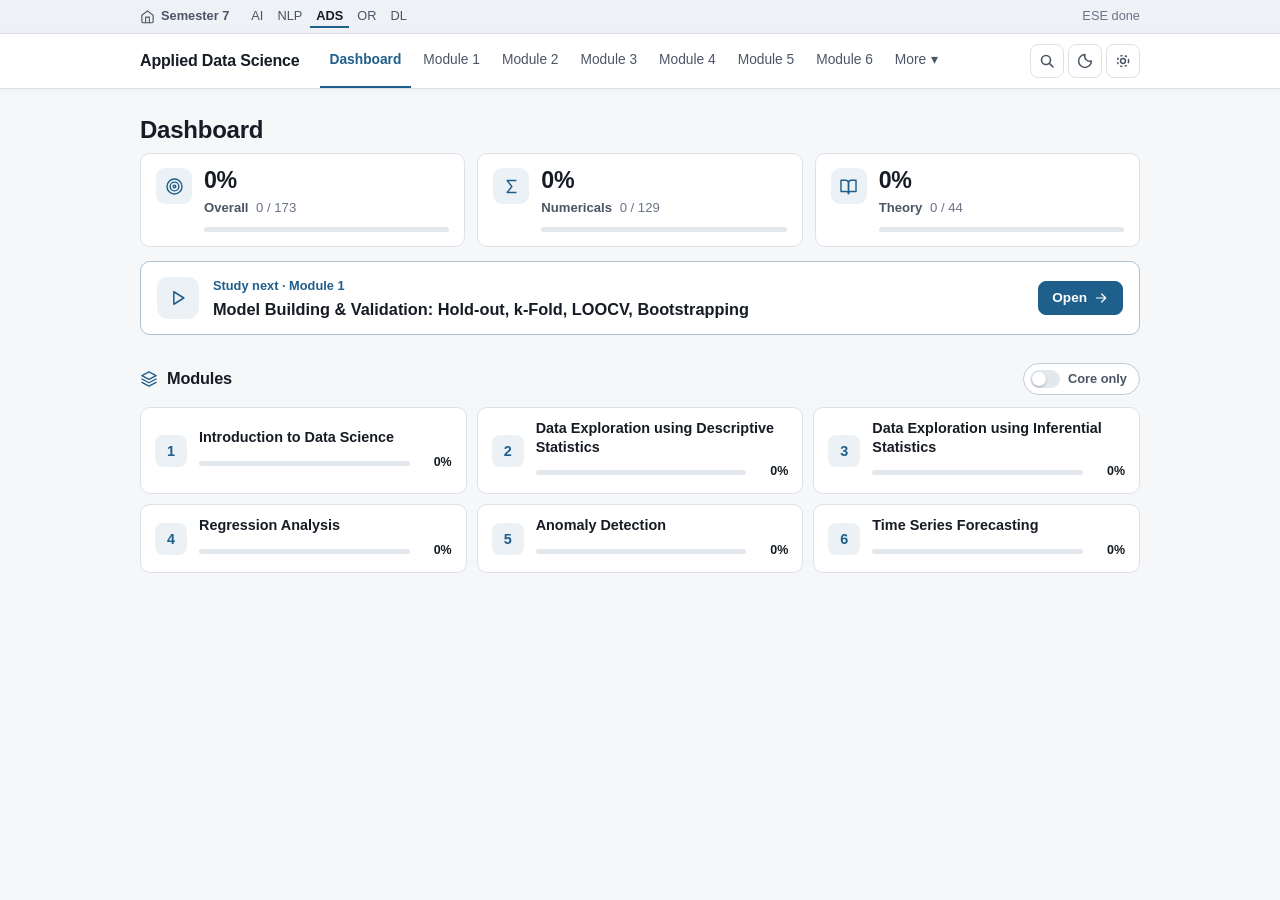
==== commit a98d7661: "One study method everywhere: shared dashboard, module page and six-section topic page Every subject " ====
--- a/subjects/ads/index.html
+++ b/subjects/ads/index.html
@@ -52,11 +52,6 @@
 
 <main id="app" class="s7-main"></main>
 
-<footer>
-  Built from the official CEPEC7041 syllabus, the COMP&nbsp;A and COMP&nbsp;B lecture decks, the handwritten class notes, the teacher's formula sheet and CIA&#8209;2.<br>
-  <strong>Your progress is stored locally in this browser only</strong> &mdash; no account, no server, nothing sent anywhere.
-  <a href="#" data-go="settings">Settings &amp; progress</a>
-</footer>
 
 <div class="toast" id="toast" role="status" aria-live="polite"></div>
 
@@ -6447,206 +6442,81 @@
 
 /* ---------------------------- DASHBOARD ----------------------------- */
 function vDashboard(){
-  const scope = shown(TOPICS), ov = progressOf(scope);
-  const th = progressOf(scope.filter(t => trackOf(t) === "theory"));
-  const nu = progressOf(scope.filter(t => trackOf(t) === "numerical"));
-  const qz = quizOverall(), weak = weakTopics().filter(w => scope.includes(w.topic)), next = studyNext(coreOn());
-
-  const UI = window.SEM7 && SEM7.ui;
-  let h = '<h1>Dashboard</h1>';
-  if(UI){
-    h += UI.stats([
-      {icon:"target", value:ov.pct+"%", label:"Overall", count:ov.done+" / "+ov.total, pct:ov.pct},
-      {icon:"formula", value:nu.pct+"%", label:"Numericals", count:nu.done+" / "+nu.total, pct:nu.pct},
-      {icon:"book", value:th.pct+"%", label:"Theory", count:th.done+" / "+th.total, pct:th.pct}
-    ]);
-    h += next.topic
-      ? UI.next({kicker:"Study next &middot; Module "+next.topic.m.slice(1), title:next.topic.title,
-                 go:{label:"Open", attrs:'data-topic="'+next.topic.id+'"'}})
-      : UI.next({title:next.view === "quiz" ? "Take the quiz" : "Exam Mode",
-                 go:{label:"Open", attrs:'data-go="'+next.view+'"'}});
-    const built = {};
-    MODULES.forEach(m => { built[m.id] = {pct:progressOf(shown(topicsOf(m.id))).pct}; });
-    /* the Core only switch sits in the Modules heading */
-    h += UI.modules("ads", built, id => 'data-go="'+id+'"').replace("</h2>", UI.coreToggle()+"</h2>");
-  }
-
-  /* weak areas — only when the quiz has actually flagged something */
-  if(weak.length){
-    h += '<h2>Weak areas</h2>';
-    weak.slice(0,5).forEach(w => {
-      h += '<div class="card tight"><div class="badge-row">'+pill("high",w.pct+"% in quiz")+
-        '<span style="flex:1;font-weight:640;font-size:.92rem">'+w.topic.title+'</span>'+
-        '<button class="small" data-topic="'+w.topic.id+'">Review</button></div></div>';
-    });
-  }
-  return h;
+  const scope = shown(TOPICS), next = studyNext(coreOn()), built = {};
+  MODULES.forEach(m => { built[m.id] = {pct:progressOf(shown(topicsOf(m.id))).pct}; });
+  return SEM7.ui.dashboard({code:"ads", overall:progressOf(scope),
+    numericals:progressOf(scope.filter(t => trackOf(t) === "numerical")),
+    theory:progressOf(scope.filter(t => trackOf(t) === "theory")),
+    next:next.topic ? {kicker:"Study next &middot; Module "+next.topic.m.slice(1), title:next.topic.title, attrs:'data-topic="'+next.topic.id+'"'}
+                    : {kicker:"Study next", title:next.view === "quiz" ? "Take the quiz" : "Exam Mode", attrs:'data-go="'+next.view+'"'},
+    built, attrs:id => 'data-go="'+id+'"'});
 }
 
 /* --------------------------- MODULE VIEW ---------------------------- */
-let subTab = {m1:"theory", m2:"theory", m3:"theory", m4:"theory", m5:"theory", m6:"theory"};
+let subTab = {m1:"numerical", m2:"numerical", m3:"numerical", m4:"numerical", m5:"numerical", m6:"numerical"};
 
 function topicCard(t){
   const tp = topicProgress(t);
-  const cls = topicStatus(t.id) === "done" ? "is-done" : "p-"+t.priority;
-  return '<div class="topic '+cls+'">'+
-    '<div class="th"><div class="tt">'+statusDot(t.id)+' '+t.title+'</div>'+
-    '<div class="badge-row">'+prioPill(t.priority)+'</div></div>'+
-    '<p class="tsum">'+esc(t.summary)+'</p>'+
-    '<div class="qmeter">'+pbar(tp.pct, barClass(tp.pct))+
-      '<span class="qn">'+tp.done+' / '+tp.total+' questions</span>'+
-      '<button class="small" data-topic="'+t.id+'">Open</button></div>'+
-    '</div>';
+  return SEM7.ui.topicCard({title:t.title, summary:esc(t.summary), high:t.priority === "high", pill:prioPill(t.priority),
+    state:topicStatus(t.id), done:tp.done, total:tp.total, attrs:'data-topic="'+t.id+'"'});
 }
 
 function vModule(mid){
   const m = moduleOf(mid);
   const mp = progressOf(shown(topicsOf(mid)));
-  const tab = subTab[mid] || "theory";
-  const nTh = shown(topicsInTrack(mid,"theory")).length, nNu = shown(topicsInTrack(mid,"numerical")).length;
-
+  const tab = subTab[mid] || "numerical";
   let h = SEM7.ui.head({eyebrow:'Module '+m.num, title:esc(m.title),
     progress:{pct:mp.pct, done:mp.done, total:mp.total, unit:"questions done"}});
-
-  h += '<div class="subtabs" role="tablist">'+
-    '<button role="tab" aria-selected="'+(tab==="theory")+'" class="'+(tab==="theory"?"active":"")+'" data-sub="theory" data-mid="'+mid+'">Theory ('+nTh+')</button>'+
-    '<button role="tab" aria-selected="'+(tab==="numerical")+'" class="'+(tab==="numerical"?"active":"")+'" data-sub="numerical" data-mid="'+mid+'">Numericals ('+nNu+')</button>'+
-    '<button role="tab" aria-selected="'+(tab==="review")+'" class="'+(tab==="review"?"active":"")+'" data-sub="review" data-mid="'+mid+'">Quick Review</button>'+
-    '</div>';
+  h += SEM7.ui.subtabs([
+    {label:"Numericals", n:shown(topicsInTrack(mid,"numerical")).length, on:tab === "numerical", attrs:'data-sub="numerical" data-mid="'+mid+'"'},
+    {label:"Theory", n:shown(topicsInTrack(mid,"theory")).length, on:tab === "theory", attrs:'data-sub="theory" data-mid="'+mid+'"'},
+    {label:"Quick Review", on:tab === "review", attrs:'data-sub="review" data-mid="'+mid+'"'}]);
 
   if(tab === "review"){
     reviewOf(mid).forEach(r => {
-      h += '<div class="card"><h3 style="margin-top:0">'+esc(r.h)+'</h3>'+r.b+'</div>';
+      h += '<div class="card"><h3 style="margin-top:0">'+esc(r.h)+'</h3>'+SEM7.ui.visualize(r.b)+'</div>';
     });
     return h;
   }
-
   const list = shown(sortedTrack(mid, tab));
   if(!list.length) return h + '<div class="empty">'+(coreOn() ? 'No Core topics in this track.' : 'No topics in this track.')+'</div>';
-  const tp = progressOf(list);
-  h += '<p class="lead" style="margin-top:-.4rem">'+
-    (tab === "numerical"
-      ? 'Topics where you compute something and show working. '+tp.done+' of '+tp.total+' questions done.'
-      : 'Topics answered in words, tables and diagrams. '+tp.done+' of '+tp.total+' questions done.')+'</p>';
   list.forEach(t => { h += topicCard(t); });
   return h;
 }
 
 /* ---------------------------- TOPIC DETAIL -------------------------- */
+/* the shared six-section study method (SEM7.ui.topic) */
 function vTopic(id){
   const t = TOPIC_BY_ID[id];
   if(!t) return '<div class="empty">Topic not found.</div>';
-  const m = moduleOf(t.m);
-  const tp = topicProgress(t);
-
-  const tr = trackOf(t);
-  let h = SEM7.ui.head({
-    crumb:[{label:'Module '+m.num+' &middot; '+esc(m.title), attrs:'data-go="'+t.m+'"'},
-           {label:TRACK_LABEL[tr], attrs:'data-sub="'+tr+'" data-mid="'+t.m+'"'}],
-    title:t.title, meta:prioPill(t.priority)+t.los.map(loPill).join(""),
-    sub:'This topic counts as complete once every question below is marked. Nothing is marked automatically.',
-    progress:{done:tp.done, total:tp.total, unit:"questions worked"}});
-
-  /* 1 · CONCEPT */
-  h += '<h2>1 &middot; Concept</h2>'+t.whatIs+t.concept;
-  h += '<div class="box neutral"><h5>What you need to be able to do</h5><ul style="margin:0">'+
-    t.needToKnow.map(x => '<li>'+x+'</li>').join("")+'</ul></div>';
-
-  /* 2 · HOW TO WRITE IT */
-  h += '<h2>2 &middot; How to write the answer</h2>'+
-   '<div class="card"><h4>Short answer (2–3 marks)</h4><p style="margin-top:0">'+t.examAnswer.short+'</p>'+
-   '<h4>Medium answer (5 marks)</h4><p>'+t.examAnswer.medium+'</p>'+
-   '<h4>Long answer (10 marks)</h4><p style="margin-bottom:0">'+t.examAnswer.long+'</p></div>';
-
-  /* 3 · COMMON MISTAKES */
-  h += '<h2>3 &middot; Common mistakes</h2>'+
-   '<div class="box mistake"><h5>Avoid these</h5><ul style="margin:0">'+
-    t.mistakes.map(x => '<li>'+x+'</li>').join("")+'</ul></div>';
-
-  /* 4 · PRACTICE — solved examples first (solutions hidden), then practice questions */
-  h += '<h2>4 &middot; Practice</h2>'+
-    '<p class="lead" style="margin-top:-.4rem">Every solution here is hidden until you ask for it, so you can work these as practice. '+
-    'Mark each one when you have attempted it — that is what drives your progress.</p>';
-  if(t.examples && t.examples.length){
-    h += '<h3>Worked examples ('+t.examples.length+')</h3>';
-    t.examples.forEach(e => { h += exampleCard(e); });
-  }
-  if(t.practice && t.practice.length){
-    h += '<h3>Practice questions ('+t.practice.length+')</h3>';
-    t.practice.forEach(p => { h += practiceCard(p); });
-  }
-
-  /* 5 · QUESTION RECOGNITION */
-  h += '<h2>5 &middot; Question recognition</h2>'+
-   '<div class="box recog"><h5>Clues that this is the topic</h5><ul style="margin:0">'+
-     t.recognition.clues.map(c => '<li>'+c+'</li>').join("")+'</ul></div>'+
-   '<div class="box neutral"><h5>Typical wording</h5><ul style="margin:0">'+
-     t.recognition.wording.map(w => '<li><i>&ldquo;'+esc(w)+'&rdquo;</i></li>').join("")+'</ul></div>'+
-   '<div class="box tip"><h5>First thing to identify</h5><p style="margin:0">'+t.recognition.firstStep+'</p></div>'+
-   '<div class="box exam"><h5>Method</h5><p style="margin:0">'+t.recognition.method+'</p></div>'+
-   '<div class="box mistake"><h5>The trap</h5><p style="margin:0">'+t.recognition.trap+'</p></div>';
-
-  /* likely questions on this topic */
-  if(t.questions && t.questions.length){
-    h += '<h2>6 &middot; Likely exam questions</h2><div class="card">';
-    t.questions.forEach((q,i) => {
-      h += '<div style="padding:7px 0'+(i?';border-top:1px solid var(--border)':'')+'">'+
-        '<div style="font-size:.9rem;font-weight:600">'+esc(q.q)+'</div>'+
-        '<div class="badge-row" style="margin-top:5px">'+pill("marks",q.marks+" marks")+diffPill(q.d)+srcPill(q.source)+'</div></div>';
-    });
-    h += '</div>';
-  }
-
-  /* previous / next in course order, and back to the module */
+  const m = moduleOf(t.m), tp = topicProgress(t), tr = trackOf(t), rc = t.recognition || {}, ea = t.examAnswer || {};
   const nb = SEM7.ui.neighbours(topicSequence(), t.id, x => 'Module '+moduleOf(x).num);
   const side = x => x && {title:x.t.title, note:x.note, attrs:'data-topic="'+x.t.id+'"'};
-  h += SEM7.ui.pager({prev:side(nb.prev), next:side(nb.next), up:{label:'Back to Module '+m.num, attrs:'data-go="'+t.m+'"'}});
-  return h;
+  return SEM7.ui.topic({
+    head:{
+      crumb:[{label:'Module '+m.num+' &middot; '+esc(m.title), attrs:'data-go="'+t.m+'"'},
+             {label:TRACK_LABEL[tr], attrs:'data-sub="'+tr+'" data-mid="'+t.m+'"'}],
+      title:t.title, meta:prioPill(t.priority)+t.los.map(loPill).join(""),
+      progress:{done:tp.done, total:tp.total, unit:"questions worked"}},
+    concept:t.whatIs+t.concept, can:t.needToKnow,
+    answer:[{label:"Short &middot; 2&ndash;3 marks", marks:3, body:ea.short},
+            {label:"Medium &middot; 5 marks", marks:5, body:ea.medium},
+            {label:"Long &middot; 10 marks", marks:10, body:ea.long}],
+    mistakes:t.mistakes,
+    examples:(t.examples || []).map(e => ({id:e.id, anchor:"ex_"+e.id, title:esc(e.title), q:e.q,
+      tags:e.category ? '<span class="pill">'+esc(e.category)+'</span>' : "",
+      boxes:[e.recog && {h:"How to recognise it", b:e.recog}, e.need && {h:"Concept required", b:e.need}].filter(Boolean),
+      steps:e.steps, answer:e.answer, why:e.why, trap:e.trap})),
+    practice:(t.practice || []).map(p => ({id:p.id, anchor:"pr_"+p.id, q:p.q, d:p.d, marks:p.marks, hint:p.hint && esc(p.hint), a:p.a})),
+    recog:{clues:rc.clues, wording:(rc.wording || []).map(esc), first:rc.firstStep, method:rc.method, trap:rc.trap},
+    questions:(t.questions || []).map(q => ({q:esc(q.q), marks:q.marks, source:q.source})),
+    mark:(kind, id) => kind === "ex"
+      ? {done:!!P.examples[id], attrs:'data-exdone="'+id+'"'}
+      : {done:!!P.practice[id], attrs:'data-prdone="'+id+'"'},
+    pager:{prev:side(nb.prev), next:side(nb.next), up:{label:'Back to Module '+m.num, attrs:'data-go="'+t.m+'"'}}
+  });
 }
 
-/* reusable cards ----------------------------------------------------- */
-function exampleCard(e){
-  const done = !!P.examples[e.id];
-  const open = !!revealed["ex_"+e.id];
-  let h = '<div class="card" id="ex_'+e.id+'">'+
-    '<div class="badge-row" style="margin-bottom:6px">'+pill("num","Worked example")+
-    '<span class="pill marks">'+esc(e.category)+'</span>'+(done?pill("done","Done"):"")+'</div>'+
-    '<h4 style="margin-top:0">'+esc(e.title)+'</h4>'+
-    '<div style="font-size:.92rem;font-weight:600">'+e.q+'</div>'+
-    '<div class="reveal-row">'+
-      '<button class="small primary" data-reveal="ex_'+e.id+'">'+(open?"Hide solution":"Show solution")+'</button>'+
-      '<button class="small '+(done?"sel-good":"")+'" data-exdone="'+e.id+'">'+(done?"✓ Done":"Mark done")+'</button>'+
-    '</div>'+
-    '<div class="hidden-body'+(open?" show":"")+'">'+
-      '<div class="box recog"><h5>How to recognise this category</h5><p style="margin:0">'+e.recog+'</p></div>'+
-      '<div class="box neutral"><h5>Concept required</h5><p style="margin:0">'+e.need+'</p></div>'+
-      '<h4>Step-by-step</h4><ol class="steps">'+e.steps.map(s => '<li>'+s+'</li>').join("")+'</ol>'+
-      '<h4>Final answer</h4>'+e.answer+
-      '<div class="box tip"><h5>Why this method works</h5><p style="margin:0">'+e.why+'</p></div>'+
-      '<div class="box mistake"><h5>Common mistake</h5><p style="margin:0">'+e.trap+'</p></div>'+
-    '</div></div>';
-  return h;
-}
-function practiceCard(p){
-  const done = !!P.practice[p.id];
-  const openSol = !!revealed["pr_"+p.id];
-  const openHint = !!revealed["hint_"+p.id];
-  let h = '<div class="card" id="pr_'+p.id+'">'+
-    '<div class="badge-row" style="margin-bottom:6px">'+diffPill(p.d)+pill("marks",p.marks+" marks")+
-    (done?pill("done","Done"):"")+'</div>'+
-    '<div style="font-size:.92rem;font-weight:600">'+p.q+'</div>'+
-    '<div class="reveal-row">'+
-      '<button class="small primary" data-reveal="pr_'+p.id+'">'+(openSol?"Hide solution":"Show solution")+'</button>'+
-      (p.hint ? '<button class="small" data-reveal="hint_'+p.id+'">'+(openHint?"Hide hint":"Hint")+'</button>' : "")+
-      '<button class="small '+(done?"sel-good":"")+'" data-prdone="'+p.id+'">'+(done?"✓ Done":"Mark done")+'</button>'+
-    '</div>';
-  if(p.hint){
-    h += '<div class="hidden-body'+(openHint?" show":"")+'" style="border-top:none;padding-top:8px;margin-top:2px">'+
-      '<p class="muted" style="margin:0"><b>Hint:</b> '+esc(p.hint)+'</p></div>';
-  }
-  h += '<div class="hidden-body'+(openSol?" show":"")+'">'+p.a+'</div>';
-  return h + '</div>';
-}
 /* ------------------------ QUESTION RECOGNITION ---------------------- */
 function vRecognition(){
   let h = '<h1>Question Recognition</h1><p class="lead">Not <i>how do I solve it</i> but <b>how do I know what kind of question this is</b>. '+
@@ -7199,7 +7069,8 @@
 function openTopic(id, anchor){
   const t = TOPIC_BY_ID[id];
   if(!t) return;
-  if(anchor) revealed[anchor] = true;
+  if(anchor && /^(ex|pr)_/.test(anchor)) SEM7.ui.reveal(anchor.slice(0,2), anchor.slice(3));
+  else if(anchor) revealed[anchor] = true;
   goto("topic", {topic:id, anchor:anchor});
 }
 /* re-render without losing the reader's place */
--- a/shared/sem7.css
+++ b/shared/sem7.css
@@ -505,6 +505,159 @@
 details.s7-los > summary .s7-i{width:16px; height:16px; color:var(--accent-ui)}
 details.s7-los > summary span{color:var(--muted); font-weight:500}
 details.s7-los ul{margin:0; padding:12px 16px 12px 34px; font-size:.86rem; color:var(--text-2)}
+h2.s7-h2 > .s7-core{margin-left:auto}
+
+/* Module list: one topic card (SEM7.ui.topicCard) */
+.s7-tcard{display:flex; flex-direction:column; gap:6px; background:var(--surface); border:1px solid var(--border);
+  border-radius:var(--radius); padding:13px 16px; margin:0 0 10px}
+.s7-tcard.is-high{border-left:3px solid var(--accent-ui)}
+.s7-tcard.is-done{border-left:3px solid var(--good)}
+.s7-tcard-h{display:flex; align-items:center; gap:9px; flex-wrap:wrap}
+.s7-tcard-h h3{flex:1 1 200px; margin:0; font-size:.98rem; font-weight:650; line-height:1.35}
+.s7-tcard > p{margin:0; font-size:.86rem; color:var(--text-2)}
+.s7-tcard-f{display:flex; align-items:center; gap:10px; margin-top:4px}
+.s7-tcard-f .bar{flex:1 1 auto; height:5px}
+.s7-tcard-f .s7-count{font-size:.8rem; color:var(--muted); white-space:nowrap; font-variant-numeric:tabular-nums}
+.s7-tcard-f .btn{min-height:30px; padding:0 14px; flex:none}
+
+/* ---------- 6b · topic page: the six-section study method (SEM7.ui.topic) ---------- */
+.s7-topic{--line:var(--border)}
+.s7-secnav{display:flex; gap:6px; flex-wrap:wrap; margin:4px 0 8px}
+.s7-secnav button{display:inline-flex; align-items:center; gap:7px; min-height:32px; padding:0 12px 0 5px;
+  border-radius:999px; border:1px solid var(--border); background:var(--surface); color:var(--text-2);
+  font:550 .8rem/1 var(--sans); cursor:pointer}
+.s7-secnav button:hover{border-color:var(--accent-line); color:var(--accent-ui); background:var(--surface)}
+.s7-secnav button span{display:inline-flex; align-items:center; justify-content:center; width:22px; height:22px;
+  border-radius:50%; background:var(--accent-soft); color:var(--accent-ui); font:700 .72rem/1 var(--sans)}
+.s7-sec{scroll-margin-top:72px; margin:30px 0 0}
+.s7-main h2.s7-sec-h,h2.s7-sec-h{display:flex; align-items:center; gap:10px; margin:0 0 14px; padding:0 0 10px;
+  border:0; border-bottom:1px solid var(--border); font-size:1.12rem}
+.s7-sec-n{display:inline-flex; align-items:center; justify-content:center; flex:none; width:28px; height:28px;
+  border-radius:8px; background:var(--accent-ui); color:var(--on-accent); font:700 .85rem/1 var(--sans)}
+.s7-sub-h{display:flex; align-items:center; gap:8px; font-size:.95rem; margin:20px 0 10px}
+.s7-sub-h > .s7-i{color:var(--accent-ui)}
+
+/* key idea */
+.s7-key{display:flex; gap:12px; align-items:flex-start; background:var(--accent-soft); border:1px solid var(--accent-line);
+  border-radius:var(--radius); padding:13px 16px; margin:0 0 14px}
+.s7-key > .s7-i{color:var(--accent-ui); margin-top:3px}
+.s7-key h4{margin:0 0 4px; font-size:.95rem}
+.s7-key > div > :last-child{margin-bottom:0}
+
+/* numbered lists in prose read as a timeline */
+.s7-prose ol:not(.s7-flow),.s7-rung-b ol:not(.s7-flow),.s7-panel ol:not(.s7-flow):not(.s7-steps){
+  counter-reset:t; list-style:none; padding:0; margin:10px 0}
+:is(.s7-prose,.s7-rung-b,.s7-panel) ol:not(.s7-flow):not(.s7-steps) > li{counter-increment:t; position:relative;
+  padding:3px 0 10px 36px; margin:0}
+:is(.s7-prose,.s7-rung-b,.s7-panel) ol:not(.s7-flow):not(.s7-steps) > li::before{content:counter(t); position:absolute;
+  left:0; top:2px; width:24px; height:24px; border-radius:50%; background:var(--accent-soft); color:var(--accent-ui);
+  border:1px solid var(--accent-line); font:700 .72rem/22px var(--sans); text-align:center}
+:is(.s7-prose,.s7-rung-b,.s7-panel) ol:not(.s7-flow):not(.s7-steps) > li:not(:last-child)::after{content:""; position:absolute;
+  left:12px; top:28px; bottom:0; width:1px; background:var(--accent-line)}
+
+/* arrow chains → flow (visualize) */
+.s7-flowwrap{margin:12px 0}
+.s7-flow-lead{margin:0 0 8px; font-size:.9rem; color:var(--text-2)}
+ol.s7-flow{display:flex; flex-wrap:wrap; align-items:stretch; gap:8px 0; list-style:none; padding:0; margin:8px 0; counter-reset:f}
+ol.s7-flow > li{counter-increment:f; position:relative; display:flex; align-items:center; gap:7px; margin:0 26px 0 0;
+  padding:7px 11px; max-width:100%; background:var(--surface); border:1px solid var(--accent-line); border-radius:8px;
+  font-size:.85rem; line-height:1.4}
+ol.s7-flow > li::before{content:counter(f); flex:none; display:inline-flex; align-items:center; justify-content:center;
+  width:19px; height:19px; border-radius:50%; background:var(--accent-ui); color:var(--on-accent); font:700 .68rem/1 var(--sans)}
+ol.s7-flow > li:not(:last-child)::after{content:"\2192"; position:absolute; right:-20px; top:50%; transform:translateY(-50%);
+  color:var(--accent-ui); font-weight:700}
+li > ol.s7-flow{margin:6px 0 2px}
+
+/* bold-term lists → term cards (visualize) */
+.s7-terms{display:grid; gap:8px; grid-template-columns:repeat(auto-fill, minmax(min(100%, 230px), 1fr)); margin:12px 0}
+.s7-term{background:var(--surface); border:1px solid var(--border); border-top:3px solid var(--accent-ui);
+  border-radius:8px; padding:9px 12px; font-size:.86rem; line-height:1.5}
+.s7-term > b{display:block; font-size:.9rem; color:var(--text); margin:0 0 2px}
+.s7-term > span{color:var(--text-2)}
+
+/* what you must be able to do */
+ol.s7-cando{display:grid; gap:8px; grid-template-columns:repeat(auto-fill, minmax(min(100%, 260px), 1fr));
+  list-style:none; padding:0; margin:0 0 6px; counter-reset:c}
+ol.s7-cando > li{counter-increment:c; display:flex; gap:10px; align-items:flex-start; margin:0; max-width:none;
+  background:var(--surface); border:1px solid var(--border); border-radius:8px; padding:10px 12px; font-size:.87rem; line-height:1.45}
+ol.s7-cando > li::before{content:counter(c); flex:none; width:22px; height:22px; border-radius:50%;
+  border:1.5px solid var(--accent-line); color:var(--accent-ui); font:700 .72rem/19px var(--sans); text-align:center}
+
+/* answer ladder: one rung per mark band */
+.s7-ladder{display:grid; gap:10px; grid-template-columns:repeat(auto-fit, minmax(min(100%, 240px), 1fr)); align-items:start}
+.s7-rung{background:var(--surface); border:1px solid var(--border); border-radius:var(--radius); padding:12px 14px}
+.s7-rung-h{display:flex; align-items:baseline; justify-content:space-between; gap:8px}
+.s7-rung-h b{font-size:.92rem}
+.s7-min{font-size:.76rem; color:var(--muted); white-space:nowrap; font-variant-numeric:tabular-nums}
+.s7-rung-bar{display:block; height:6px; border-radius:999px; background:var(--track); margin:8px 0 10px; overflow:hidden}
+.s7-rung-bar i{display:block; height:100%; background:var(--accent-ui); border-radius:999px}
+.s7-rung-b{font-size:.88rem; line-height:1.55}
+.s7-rung-b > :first-child{margin-top:0}
+.s7-rung-b > :last-child{margin-bottom:0}
+.s7-rung-b ol.s7-flow{flex-direction:column; gap:14px}
+.s7-rung-b ol.s7-flow > li{margin:0}
+.s7-rung-b ol.s7-flow > li:not(:last-child)::after{content:"\2193"; right:auto; left:20px; top:auto; bottom:-17px; transform:none}
+
+/* common mistakes */
+.s7-traps{display:grid; gap:8px; grid-template-columns:repeat(auto-fill, minmax(min(100%, 300px), 1fr))}
+.s7-trap{display:flex; gap:10px; align-items:flex-start; background:var(--bad-soft); border:1px solid var(--bad-line);
+  border-radius:8px; padding:10px 12px; font-size:.87rem; line-height:1.5}
+.s7-x{flex:none; display:inline-flex; align-items:center; justify-content:center; width:20px; height:20px; border-radius:50%;
+  background:var(--bad); color:var(--surface); font:700 .9rem/1 var(--sans); margin-top:1px}
+.s7-trap > div > :last-child{margin-bottom:0}
+
+/* practice cards */
+.s7-ex,.s7-pr{margin:0 0 10px}
+.s7-ex-tags{display:flex; gap:6px; flex-wrap:wrap; align-items:center; margin:0 0 8px}
+.s7-ex h4{margin:0 0 6px; font-size:.95rem}
+.s7-q{font-size:.93rem; font-weight:550; line-height:1.55}
+.s7-q > :last-child{margin-bottom:0}
+.s7-panel{margin:12px 0 0; padding:12px 0 0; border-top:1px dashed var(--border-2)}
+.s7-panel[hidden]{display:none}
+.s7-panel > :first-child{margin-top:0}
+.s7-panel > :last-child{margin-bottom:0}
+.s7-hint{display:flex; gap:8px; align-items:flex-start; margin:0; color:var(--text-2); font-size:.88rem}
+.s7-hint .s7-i{color:var(--warn); margin-top:2px}
+.s7-minis{display:grid; gap:8px; grid-template-columns:repeat(auto-fit, minmax(min(100%, 240px), 1fr)); margin:0 0 10px}
+.s7-mini{background:var(--surface-2); border-radius:8px; padding:9px 12px; font-size:.86rem}
+.s7-mini h5{margin:0 0 3px; font-size:.78rem; color:var(--text-2)}
+.s7-mini > div > :last-child{margin-bottom:0}
+ol.s7-steps{counter-reset:s; list-style:none; padding:0; margin:4px 0 10px}
+ol.s7-steps > li{counter-increment:s; position:relative; margin:0; padding:2px 0 12px 38px; font-size:.9rem; max-width:none}
+ol.s7-steps > li::before{content:counter(s); position:absolute; left:0; top:0; width:26px; height:26px; border-radius:50%;
+  background:var(--accent-ui); color:var(--on-accent); font:700 .74rem/26px var(--sans); text-align:center}
+ol.s7-steps > li:not(:last-child)::after{content:""; position:absolute; left:13px; top:28px; bottom:2px; width:2px;
+  background:var(--accent-line)}
+.btn .s7-i{width:15px; height:15px}
+
+/* recognition flow: spot it → first move → trap */
+.s7-recog{display:grid; gap:22px; grid-template-columns:repeat(auto-fit, minmax(min(100%, 230px), 1fr)); margin:0 0 12px}
+.s7-rc{position:relative; background:var(--surface); border:1px solid var(--border); border-top:3px solid var(--accent-ui);
+  border-radius:var(--radius); padding:11px 14px; font-size:.87rem; line-height:1.5}
+.s7-rc h5{display:flex; align-items:center; gap:7px; margin:0 0 6px; font-size:.84rem}
+.s7-rc h5 .s7-i{width:16px; height:16px; color:var(--accent-ui)}
+.s7-rc ul{margin:0; padding-left:18px}
+.s7-rc p{margin:0 0 6px}
+.s7-rc > :last-child{margin-bottom:0}
+.s7-rc.is-move{border-top-color:var(--good)}
+.s7-rc.is-move h5 .s7-i{color:var(--good)}
+.s7-rc.is-trap{border-top-color:var(--bad); background:var(--bad-soft)}
+.s7-rc.is-trap h5 .s7-i{color:var(--bad)}
+.s7-rc + .s7-rc::before{content:"\2192"; position:absolute; left:-18px; top:22px; color:var(--muted); font-weight:700}
+.s7-quotes{display:flex; flex-wrap:wrap; gap:6px; align-items:center}
+.s7-quotes-k{font-size:.78rem; font-weight:600; color:var(--muted); margin-right:4px}
+.s7-quotes q{font-size:.84rem; font-style:italic; background:var(--surface-2); border-radius:999px; padding:4px 11px; color:var(--text-2)}
+
+/* likely exam questions */
+.s7-qs{background:var(--surface); border:1px solid var(--border); border-radius:var(--radius)}
+.s7-qrow{display:flex; gap:8px 16px; align-items:center; flex-wrap:wrap; padding:10px 14px}
+.s7-qrow + .s7-qrow{border-top:1px solid var(--border)}
+.s7-qt{flex:1 1 300px; font-size:.9rem; font-weight:550; line-height:1.45}
+.s7-qm{display:flex; align-items:center; gap:8px; font-size:.78rem; color:var(--muted); white-space:nowrap}
+.s7-qm b{color:var(--text); font-weight:650}
+.s7-qbar{display:inline-block; width:56px; height:6px; border-radius:999px; background:var(--track); overflow:hidden}
+.s7-qbar i{display:block; height:100%; background:var(--accent-ui)}
+.pill.s7-pred{border-style:dashed}
 
 /* ---------- 7 · responsive / print ---------- */
 @media (max-width:760px){
@@ -519,6 +672,11 @@
   .s7-pager{grid-template-columns:1fr}
   .s7-pager .s7-next{grid-column:1}
   .count{margin-left:0}
+  .s7-rc + .s7-rc::before{content:"\2193"; left:50%; top:-21px}
+  ol.s7-flow{flex-direction:column; gap:14px}
+  ol.s7-flow > li{margin:0; align-self:flex-start}
+  ol.s7-flow > li:not(:last-child)::after{content:"\2193"; right:auto; left:18px; top:auto; bottom:-17px; transform:none}
+  .s7-qm{white-space:normal; flex-wrap:wrap}
 }
 @media (max-width:520px){
   .sem7-strip .sem7-next{display:none}
@@ -529,3 +687,20 @@
   body{background:#fff}
   .card,.topic,.tc,.tcard{break-inside:avoid}
 }
+.s7-rc-m{margin-top:8px}
+.s7-rc-m > b{display:block; font-size:.8rem; color:var(--text-2)}
+.s7-rc ol.s7-flow{flex-direction:column; gap:12px}
+.s7-rc ol.s7-flow > li{margin:0}
+.s7-rc ol.s7-flow > li:not(:last-child)::after{content:"\2193"; right:auto; left:18px; top:auto; bottom:-16px; transform:none}
+.s7-markcard{display:flex; flex-wrap:wrap; gap:12px; align-items:center; justify-content:space-between; margin:16px 0 0}
+.s7-rung > .s7-q{margin:0 0 8px; font-size:.9rem}
+.s7-rung .btnrow .btn{min-height:30px; font-size:.8rem}
+.s7-panel.s7-more-list{border-top:0; padding-top:0; margin-top:10px}
+.s7-key > div{flex:1; min-width:0}
+.s7-key .fx,.s7-prose .fx{overflow-x:auto}
+/* list items hold mixed inline text: a positioned counter instead of flex, so bold words wrap with the line */
+ol.s7-flow > li{display:block; position:relative; padding-left:36px; overflow-wrap:anywhere}
+ol.s7-flow > li::before{position:absolute; left:10px; top:8px}
+ol.s7-cando > li{display:block; position:relative; padding-left:44px; overflow-wrap:anywhere}
+ol.s7-cando > li::before{position:absolute; left:12px; top:10px}
+.s7-trap,.s7-term,.s7-rc,.s7-rung{overflow-wrap:anywhere}
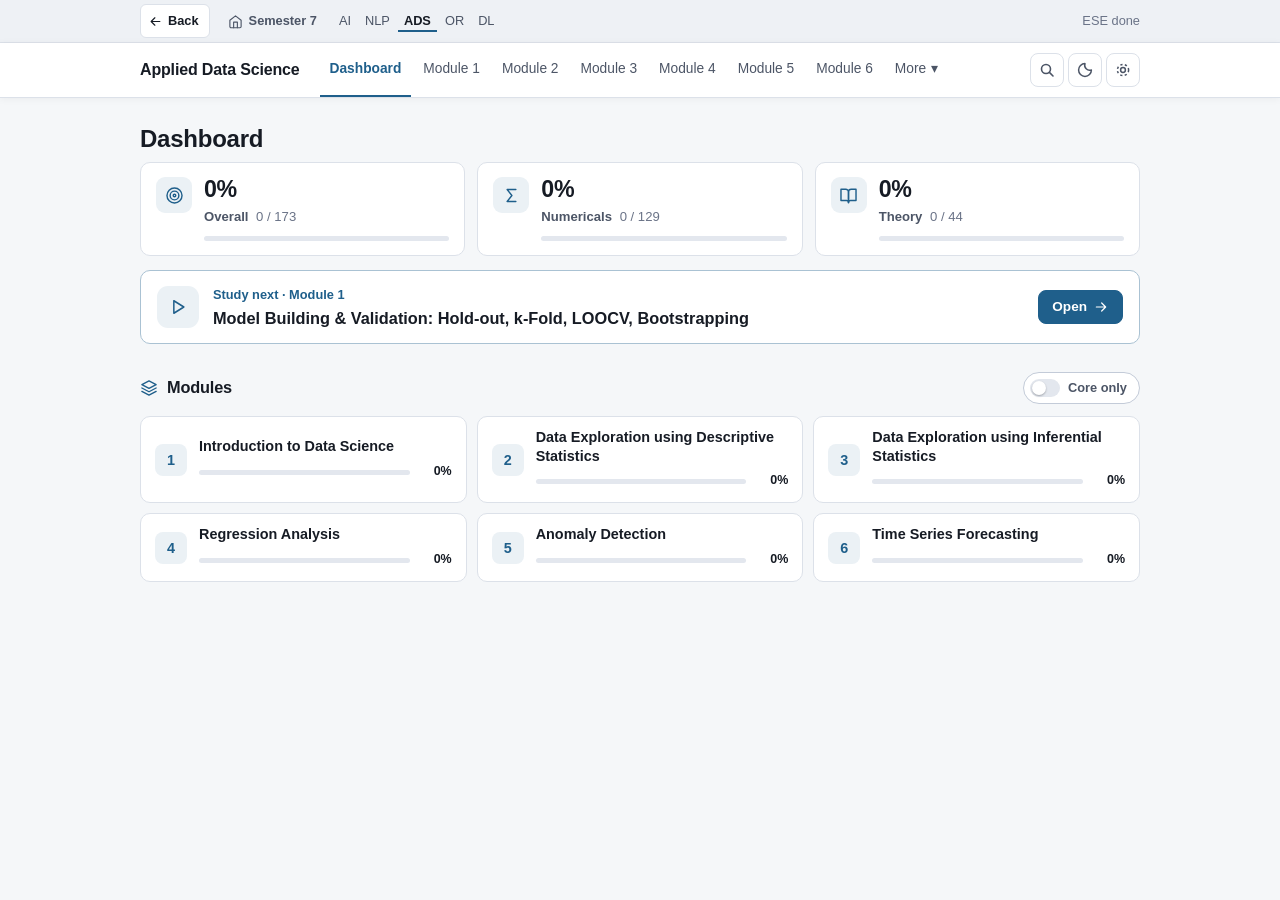
==== commit bc3d745a: "Site code updates: hub, shared layer, subject sites, study plan" ====
--- a/subjects/ads/index.html
+++ b/subjects/ads/index.html
@@ -6188,7 +6188,7 @@
    Nothing is hard-coded: a fresh browser always starts at 0%.
    ===================================================================== */
 const KEY = "ads_study_guide_cepec7041_v2";
-const THEME_KEY = "ads_study_guide_theme";
+const THEME_KEY = "sem7.theme";
 
 function blankProgress(){
   return {
--- a/shared/sem7.css
+++ b/shared/sem7.css
@@ -120,6 +120,10 @@
 .sem7-strip a.sem7-a{color:var(--text-2); text-decoration:none; border-radius:5px; padding:3px 6px; margin:0 -6px}
 .sem7-strip a.sem7-a:hover{color:var(--text); background:var(--surface-3)}
 .sem7-strip .sem7-home{font-weight:600; color:var(--text)}
+.sem7-strip .sem7-back{display:inline-flex; align-items:center; gap:5px; font:inherit; font-weight:600; color:var(--text);
+  background:var(--surface); border:1px solid var(--border); border-radius:6px; padding:2px 10px 2px 7px; cursor:pointer}
+.sem7-strip .sem7-back:hover{background:var(--surface-3)}
+.sem7-strip .sem7-back .s7-i{width:15px; height:15px}
 .sem7-strip .sem7-subs{display:flex; gap:2px 14px; flex-wrap:wrap; margin-left:4px}
 .sem7-strip .sem7-subs a.sem7-a[aria-current=page]{color:var(--text); font-weight:650;
   box-shadow:inset 0 -2px 0 var(--accent-ui); border-radius:0}
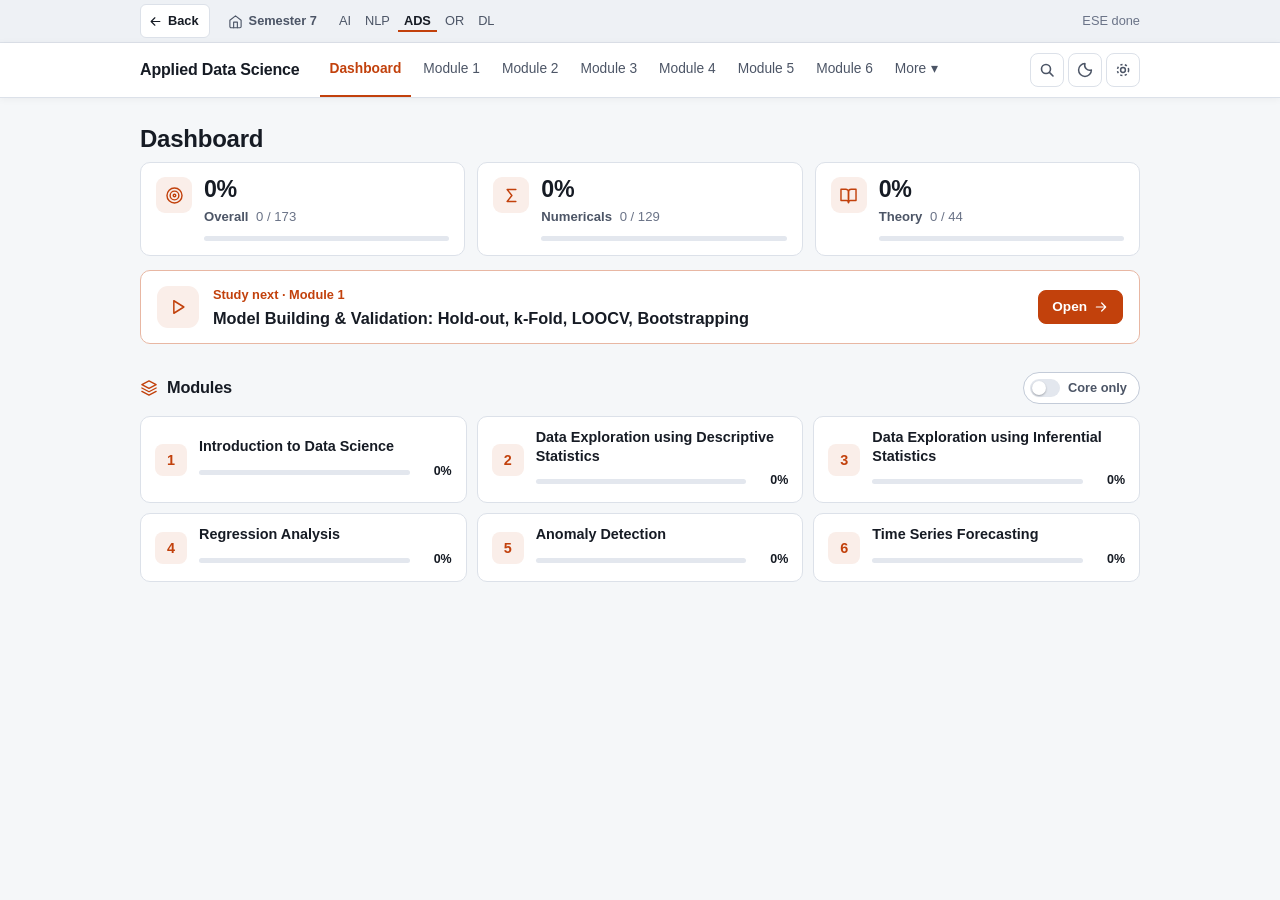
==== commit 3e0dca27: "ADS: orange accent, 'Analyse the result' for every numerical, topic titles open on click" ====
--- a/subjects/ads/index.html
+++ b/subjects/ads/index.html
@@ -5524,6 +5524,270 @@
   {q:"Evaluate forecasts using MAE, RMSE, MAPE and MASE.", marks:10, d:"highvalue", priority:"high", source:"source"},
   {q:"Fit a linear trend by least squares, forecast, and evaluate it.", marks:10, d:"highvalue", priority:"high", source:"source"},
   {q:"Explain MASE and how to interpret it.", marks:5, d:"basic", priority:"medium", source:"source"}]
+});
+
+/* ===================== RESULT ANALYSIS ===================== */
+/* Every numerical ends with "Analyse the result": the sentences an examiner expects after the number.
+   Keyed by example / practice id and attached to the topics below, so the topic data stays untouched. */
+const RESULT_ANALYSIS = (function(){
+  const A = (...pts) => '<ul class="list">' + pts.map(p => '<li>' + p + '</li>').join("") + '</ul>';
+  return {
+  /* ---------- Module 1 ---------- */
+  ex_m1t6_1: A("<b>Every split adds back to N</b> (800 + 200, 175 + 75, …): that is the quick check on your arithmetic.",
+    "Hold-out keeps only 70–80% of the data for training. With k-fold, each iteration trains on (k − 1)/k of it: <b>80% at k = 5, 90% at k = 10</b>. Leave-one-out trains on N − 1 records, so it wastes the least data.",
+    "Cost rises the same way: 1 training for hold-out, k for k-fold, N for leave-one-out."),
+  ex_m1t6_2: A("<b>Only B is out-of-bag</b>, so it is the one record this bootstrap model has never seen and can be tested on.",
+    "A record is missed in one draw with probability 4/5, so over 5 draws it is missed with 0.8⁵ ≈ 0.33. For a large dataset about <b>36.8% of records are out-of-bag</b> and 63.2% appear in the sample.",
+    "Takeaway: bootstrapping gives many different training sets from a small dataset, and each comes with its own test set."),
+  ex_m1t6_3: A("The choice follows two things: <b>how much data there is</b> and <b>how expensive each training run is</b>.",
+    "5 million records: hold-out is enough, and leave-one-out would need 5 million trainings. 18 records: every record is precious, so use leave-one-out (or k-fold). 100 records with costly new data: k-fold or bootstrapping reuses the data without collecting more.",
+    "State the reason in one line next to each answer, since the marks are for the justification."),
+  p_m1t6_1: A("600 + 200 = 800 ✓. The 75:25 split is close to the usual rule of thumb (about two-thirds train, one-third test).",
+    "The test score from 200 records is only one estimate. A different random split can give a different accuracy."),
+  p_m1t6_2: A("Each fold has 150 records. Every iteration trains on 750 (83% of the data) and tests on 150, and the six scores are averaged.",
+    "Every record is tested exactly once and used for training in k − 1 = 5 iterations, so the averaged score is steadier than a single hold-out score."),
+  p_m1t6_3: A("24 training records and 1 test record per iteration, over 25 iterations. Nearly all the data trains the model each time.",
+    "The price is 25 trainings. With 10,000 records it would need 10,000, so leave-one-out suits small datasets only."),
+
+  p_m1t6_6: A("<b>The out-of-bag records are Q and S</b>, the two never drawn. They form the test set for this iteration.",
+    "R and T each appear twice, while Q and S are missing. Every bootstrap sample is drawn from the same original data, so it cannot add information the data does not hold, which is why it does not remove bias."),
+  /* ---------- Module 2 ---------- */
+  ex_m2t2_1: A("The frequencies add to N = 50 ✓. <b>Two classes tie at 10</b> (20–30 and 30–40), so the distribution is bimodal.",
+    "31 of 50 employees (62%) commute under 40 minutes, and the tail runs to 70 minutes.",
+    "Because of the tie, the mode formula is unreliable. That decides which skewness formula you use later."),
+  ex_m2t2_2: A("The frequencies rise to 145 in the 130–139 class and then fall, so the distribution has <b>one peak</b> near 134.5 lbs.",
+    "Converting to exclusive classes does not change any frequency. It only closes the gaps so median, quartile and mode formulas can interpolate."),
+  p_m2t2_2: A("The classes are converted without changing any frequency, and every class width is 10.",
+    "Mid-points are now 4.5, 14.5, 24.5 and 34.5, halfway between the corrected limits, which is the form that median and mode formulas need."),
+  p_m2t2_3: A("A constant gap of 10 between mid-values confirms equal-width classes, so the width is 10.",
+    "Each class runs from m − 5 to m + 5, so the classes touch (10–20, 20–30, …): an exclusive series."),
+  p_m2t2_4: A("Sturges' rule gives k = 7.644, rounded <b>up</b> to 8 classes, and the interval i = 80/8 = 10 is a convenient round width.",
+    "Rounding up guarantees the classes cover the whole range from 12 to 92, so no observation is left out."),
+  ex_m2t5_1: A("The histogram is nearly flat-topped, with the two middle classes tied at 10, and the right tail is slightly longer.",
+    "<b>Karl Pearson ≈ +0.14 and Bowley ≈ +0.03 agree in sign</b>, so the graph and the coefficients tell the same story: <b>nearly symmetric with a very mild positive skew</b>.",
+    "Both coefficients are small, so there is no strong skew either way."),
+  ex_m2t6_1: A("Mean = ₹28.55 lakh, which lies in the 20–30 class, yet the most crowded class is 30–40 (f = 39).",
+    "So the mean sits <b>below the most typical class</b>: a few low-profit companies pull the average down, which hints at <b>negative skew</b> (confirmed by median 30.77 &gt; mean).",
+    "Report the mean as the average profit per company, and add that the typical company earns a little more."),
+  ex_m2t6_2: A("(a) 59.2 lies <b>closer to the boys' 62</b> because the boys are the larger group (30 vs 20). The simple average 58.5 would ignore group sizes.",
+    "(b) The misread understated the total by 20, so the mean rises by 20/50 = 0.4, from 38 to 38.4. Correct by changing the <b>total</b>, then divide."),
+  ex_m2t6_3: A("The simple mean 78.33 <b>overstates</b> the student's performance. The weighted mean is 72.86, lower by 5.47.",
+    "The 4-credit subject has the lowest mark (65) and the highest weight, so it pulls the weighted mean down.",
+    "Report the <b>weighted mean</b>, since the subjects do not count equally."),
+  p_m2t6_1: A("Mean = 30 lies between the smallest (18) and largest (41) values, as it must.",
+    "The mean is the balance point, so the deviations from it sum to zero."),
+  p_m2t6_2: A("Mean = 46.33 marks, a little under the middle of the 0–100 scale, so the class is a shade below average.",
+    "It is below A = 50 because Σfd′ is negative, which means more students sit in the lower classes."),
+  p_m2t6_3: A("₹54,400 lies <b>closer to the men's ₹52,000</b> because there are 60 men and only 40 women.",
+    "The ₹55,000 simple average treats the groups as equal in size, which they are not."),
+  p_m2t6_4: A("The net error was +9 kg (120 − 111), so the mean rises by 9/40 = 0.225 to 46.225 kg.",
+    "The two errors partly cancelled, so always work with the net change in the total."),
+  ex_m2t7_1: A("Median = ₹30.77 lakh: <b>half the companies earn less than this and half more</b>.",
+    "<b>Median (30.77) &gt; mean (28.55)</b>, so a few low-profit companies drag the mean down. This points to negative skew."),
+  ex_m2t7_2: A("Median age = 34.32 years: half of the 125 deaths happened before this age.",
+    "The 30–40 class is the median class because the cumulative frequency first passes 62.5 there.",
+    "The frequencies are 'under' figures, so convert them to class frequencies by differencing first."),
+  p_m2t7_1: A("Median = 45 is an actual item, since N is odd.",
+    "Extreme values such as 74 do not move the median, which is why it is called a resistant measure."),
+  p_m2t7_2: A("Median wage = ₹126.67: half the workers earn less than this.",
+    "It lies inside the median class 120–130, which is the check that the interpolation is right."),
+  p_m2t7_3: A("Median = 51.5 kg. It is only right because the classes were converted first (L = 49.5, not 50).",
+    "Skipping the correction gives 52.0, which is wrong by 0.5 kg and loses the answer mark."),
+  ex_m2t8_1: A("Mode = 116.15, so the <b>most typical profit is about ₹116 lakh</b>.",
+    "<b>Mean (111.46) &lt; mode (116.15)</b>, so the distribution is negatively skewed. The longer tail is on the low-profit side."),
+  ex_m2t8_2: A("Two classes tie at f = 10, so the series is <b>bimodal</b> and the mode formula is unreliable.",
+    "Use the median-based form Sk = 3(mean − median)/σ = +0.142, a mild positive skew. The forced mode of 30 gives +0.284, with the same conclusion.",
+    "Write which formula you used and why, since that earns the method mark."),
+  p_m2t8_1: A("Mode = 25.52 marks, inside the modal class 20–30 ✓.",
+    "It sits just above the class mid-point because the class after the modal class (15) is heavier than the one before it (12)."),
+  p_m2t8_2: A("<b>Mean 48.5 &lt; median 51.2 &lt; mode 56.6</b>, so the distribution is <b>negatively skewed</b>.",
+    "The longer tail lies to the left. A group of low values pulls the mean below the typical value."),
+  ex_m2t9_1: A("(a) Q₁ = 15, Q₃ = 40: the middle half of the marks spans 25 points. (b) Q₁ = 20, Q₃ = 40. (c) Half the workers earn between ₹36.16 and ₹39.49 per hour.",
+    "Compare the coefficients: <b>(c) 0.044 is far smaller than (a) 0.455</b>, so the wages are very uniform while the marks vary much more.",
+    "The same quartile positions work for all three series. Only the way you read them off (item, cf column, interpolation) changes."),
+  p_m2t9_1: A("Q₂ − Q₁ = 12.5 and Q₃ − Q₂ = 14.5, so the upper quarter is slightly more stretched out, which hints at a mild positive skew in the middle of the data.",
+    "IQR = 27 and Q.D. = 13.5: the middle half of the values spans 27 points."),
+  p_m2t9_2: A("The middle 50% of workers earn between ₹120 and ₹134.55 (IQR = ₹14.55).",
+    "Q₁ falls exactly on a class boundary because the cumulative frequency hits 20 there. That is allowed."),
+  p_m2t9_3: A("D₃ = ₹121.33: 30% of the workers earn less than this. P₉₀ = ₹140: only 10% earn more.",
+    "P₉₀ lands on a class boundary because the cumulative frequency equals the required position exactly."),
+  ex_m2t10_1: A("Q.D. is 12.5 for (a) and 10 for (b), but compare the <b>coefficients</b> (0.455 and 0.333).",
+    "<b>(b) has the smaller coefficient</b>, so its middle 50% is relatively more tightly clustered: more uniform, less variation."),
+  p_m2t10_1: A("Individual series: range = 28 and coefficient = 0.538, using the two extreme values only.",
+    "For the grouped data the coefficient of range comes out as exactly <b>1.0</b> because the lowest limit is 0. That says nothing useful, which shows the range's weakness."),
+  p_m2t10_2: A("Q.D. = 8.54 marks, so the middle half of the students scored within about 17.9 to 35 marks.",
+    "The coefficient of Q.D. (0.323) is a pure number and can be used to compare this class with another."),
+  ex_m2t11_1: A("σ = ₹12.83 lakh, so <b>C.V. = 12.83/28.55 ≈ 45%</b>. That is high relative variation: profits differ a lot between companies.",
+    "Mean &lt; median (28.55 vs 30.77) again points to negative skew.",
+    "About two-thirds of companies lie within mean ± σ, i.e. roughly ₹15.7 to ₹41.4 lakh (an approximation that holds for bell-shaped data)."),
+  ex_m2t11_2: A("σ = 19.76 years around a mean of about 35.2 years gives <b>C.V. ≈ 56%</b>. Ages at death are spread very widely.",
+    "Σfd′ = 2 is almost zero, so the assumed mean 35 was almost exactly the true mean."),
+  p_m2t11_1: A("σ = 7.07 and variance = 50. The C.V. is 7.07/15 ≈ 47%, which is high because the values are evenly spread over a wide range.",
+    "Σx = 0 confirms the mean is correct."),
+  p_m2t11_2: A("σ = 10.35 around a mean of 63.6 gives C.V. ≈ 16%, so the salaries are fairly uniform.",
+    "σ is in rupees (the same unit as the data), which is why it needs the mean beside it to be judged."),
+  p_m2t11_3: A("<b>A is more consistent</b> (C.V. 20% vs 25%), while <b>B is the higher scorer</b> (mean 60 vs 45).",
+    "Compare consistency with C.V., not σ, because the two means are different."),
+  ex_m2t12_1: A("<b>Sk = −0.228: negatively skewed but mild</b>. The mean (30.46) is below the mode (32.5), so the longer tail is on the left.",
+    "A value this small (|Sk| well under 1) means the distribution is close to symmetric."),
+  ex_m2t12_2: A("<b>Sk = −0.267: mild negative skew</b>, with mean (111.46) &lt; mode (116.15).",
+    "A minority of low-profit companies drags the average below the typical value."),
+  ex_m2t12_3: A("<b>Sk_B = +0.025 is almost zero</b>, so the weights are nearly symmetric, with only a faint pull to higher weights.",
+    "Bowley uses only quartiles, which is why it copes with the open-ended classes 'Below 100' and '200 &amp; over'."),
+  ex_m2t12_4: A("Karl Pearson ≈ +0.14 and Bowley ≈ +0.03 are both small and <b>both positive</b>, so the direction is right: <b>approximately symmetric, with a mild positive skew</b>.",
+    "The long commutes (60–68 min) lift the mean above the median. Bowley barely registers them because they lie outside Q₁–Q₃."),
+  p_m2t12_1: A("<b>Sk = −0.5: moderate negative skew</b>. The mean is below the mode, so the longer tail runs to the left.",
+    "Practical meaning: a group of unusually low values drags the average down."),
+  p_m2t12_2: A("<b>Sk_B = +0.278: positive skew</b>. Q₃ is 11.5 above the median but Q₁ is only 6.5 below it.",
+    "The top quarter of the values is more spread out than the bottom quarter, so the long tail is on the right."),
+  p_m2t12_3: A("<b>Sk = +0.055 is negligible</b>. The mean (26.75) is only just above the mode (26.15).",
+    "Describe the marks as symmetric about the mid-20s, with no meaningful asymmetry."),
+  ex_m2t13_1: A("<b>β₂ = 1.7 &lt; 3, so the distribution is platykurtic</b>: flat, with light tails.",
+    "That fits the data, because 2, 4, 6, 8, 10 are evenly spaced and have no central peak."),
+  ex_m2t13_2: A("<b>β₂ ≈ 3.10, close to 3</b>: essentially mesokurtic, very slightly peaked.",
+    "Half the observations (8 of 16) sit in the central class, but the extreme classes keep the tails about as heavy as a normal curve.",
+    "Cross-check: μ₂ = 87.5 is the variance, so σ = 9.35."),
+  ex_m2t13_3: A("<b>β₁ = 0.031 ≈ 0</b>, so the distribution is nearly symmetric. <b>β₂ = 3</b>, so it is mesokurtic, with normal-curve peakedness.",
+    "β₁ is squared, so it can never show the direction of skew. Use μ₃ or Sk for that."),
+  p_m2t13_2: A("<b>β₂ = 2.5 &lt; 3, so it is slightly platykurtic</b>: a little flatter than the normal curve, with lighter tails.",
+    "The data are symmetric about 4, so only the kurtosis (not the skewness) needs commenting."),
+  ex_m2t14_1: A("<b>r = +0.429: a moderate positive correlation</b>. Students who do well in Accountancy tend to do well in Statistics.",
+    "r² = 0.18, so only about 18% of the variation in one subject is shared with the other. Other factors matter far more.",
+    "Say it is an association, not proof that one subject causes the other."),
+  ex_m2t14_2: A("<b>r = +0.95: a very strong positive linear relationship</b>. The scatter lies almost on an upward straight line.",
+    "r² ≈ 0.90, so about 90% of the variation in Y is shared with X."),
+  ex_m2t14_3: A("<b>r = +0.97 with P.E. = 0.014</b>. The relationship is almost perfectly linear.",
+    "Since r (0.97) is far greater than 6 × P.E. (0.084), the correlation is clearly significant and not a sampling accident."),
+  p_m2t14_1: A("<b>r = +0.896: high positive correlation</b>. The two variables rise and fall together.",
+    "r² ≈ 0.80, so about 80% of the variation is shared. Σx = Σy = 0 and |r| ≤ 1 are the checks."),
+  p_m2t14_2: A("<b>r = −0.619: a moderate to fairly strong negative correlation</b>. Higher production goes with fewer unemployed.",
+    "r² ≈ 0.38, so production explains only about 38% of the variation in unemployment. Add that correlation does not prove causation."),
+  p_m2t14_3: A("<b>r = +0.78 only just enters the high positive band</b> (0.75 to 0.99). The relationship is strong but not near-perfect.",
+    "r² ≈ 0.61, so about 61% of the variation is shared."),
+  ex_m2t15_1: A("The box is narrow (IQR = 3), so the middle half of the data sits tightly in 13–16.",
+    "<b>2 and 29 are outliers</b> (outside the fences 8.5 and 20.5). They alone stretch the range to 27.",
+    "That is why the IQR describes this dataset better than the range does."),
+  p_m2t15_1: A("<b>60 is an outlier</b> (above the upper fence 45). Whiskers end at 18 and 35.",
+    "The long right tail gives a positive skew. The median and IQR would be the same without the outlier, but the mean would not."),
+  p_m2t15_2: A("About 95% of values lie within <b>54 to 86</b>.",
+    "98 is (98 − 70)/8 = 3.5σ above the mean, beyond the 3σ limit of 94, so it is an <b>outlier</b> and should be investigated, not just accepted."),
+
+  /* ---------- Module 3 ---------- */
+  ex_m3t1_1: A("(i) 0.0919 means about 9.2% of values lie between z = 0.87 and 1.28. <b>Same side of zero, so subtract</b> the two table areas.",
+    "(ii) 0.3655 means about 36.6% lie between z = −0.34 and 0.62. <b>Opposite sides, so add</b> them.",
+    "Check that each probability lies between 0 and 1 and looks sensible for the width of the band."),
+  ex_m3t1_2: A("(i) 0.2714: about 27% of values fall between 2 and 4.5. (ii) 0.6610: about 66% fall between −1.5 and 5.3.",
+    "(ii) is wider and covers roughly mean − 1.1σ to mean + 0.8σ, so a figure near two-thirds is reasonable."),
+  ex_m3t1_3: A("A single student scores above 75 with probability only 0.0228 (2.3%), since 75 is 2σ above the mean.",
+    "For three students the chance of at least one is <b>6.7%</b>, about three times larger. P(at least one) = 1 − (1 − p)ⁿ grows with the number of trials.",
+    "It is still unlikely, so a score above 75 would be an unusually good result."),
+  p_m3t1_1: A("(a) 0.0668: about 6.7% of packets weigh more than 72 g, since 72 is 1.5σ above the mean.",
+    "(b) 0.7888: about 79% weigh between 50 g and 70 g. The two z-values are opposite in sign, so the areas are added."),
+  ex_m3t2_1: A("P(X ≤ 2) = 0.238: only about a 24% chance of a quiet interval, since the average is 4 calls.",
+    "P(X = 3) = 0.195 is among the most likely single outcomes (P(4) is the same, 0.195), as expected when the mean is 4.",
+    "Staff for the typical load of 3 to 5 calls, but keep spare capacity because busier intervals do occur."),
+  ex_m3t2_2: A("P(0 &lt; X &lt; 8) = 0.93: about 93% of the time the count lies within mean ± 2σ.",
+    "That is close to the 95% a normal distribution gives, and it uses the Poisson property that <b>variance = mean</b> (σ = √4 = 2)."),
+  p_m3t2_1: A("(a) 0.1353: about a 13.5% chance of a clean page. (b) 0.2707 is the single most likely count, together with 1 (also 0.2707).",
+    "(c) 0.8647: a page almost surely has at least one mistake. Use the complement 1 − P(0), which is much shorter than summing P(1), P(2), …"),
+  ex_m3t3_1: A("<b>95% CI = (42.23, 47.77) minutes</b>. If we repeated the sampling many times, about 95% of such intervals would contain the true mean waiting time.",
+    "The margin of error is 2.77 min. A larger sample would shrink it, because the standard error falls as σ/√n."),
+  p_m3t3_1: A("<b>99% CI = (48.14, 55.86)</b>, with margin 3.864.",
+    "At 95% the margin would be only 1.96 × 1.5 = 2.94. <b>Higher confidence costs a wider interval</b>, so you are more sure but less precise."),
+  ex_m3t5_1: A("Z = 2.067 &gt; 1.96, so H₀ is rejected: <b>the mean depth differs significantly from 57.4 fathoms</b>. The sample mean (59.1) is higher.",
+    "It is only just beyond 1.96. At the 1% level (2.576) H₀ would <b>not</b> be rejected, so the conclusion depends on the chosen α."),
+  p_m3t5_1: A("|Z| = 2.22 &gt; 1.96, so H₀ is rejected. The sample mean (1180) is below the claim, so the claim looks <b>overstated</b>.",
+    "The difference is 20 hours out of 1200 (about 1.7%). It is statistically significant, but the practical impact is small."),
+  ex_m3t6_1: A("|t| = 0.62 &lt; 2.262, so <b>H₀ is accepted</b>: there is no evidence against a mean I.Q. of 100.",
+    "The 95% limits 87.0 to 107.4 contain 100, which agrees with the test.",
+    "The sample mean 97.2 differs from 100, but with s = 14.27 and n = 10 that gap is well within chance variation."),
+  ex_m3t6_2: A("t = 0.61 &lt; 2.06, so H₀ is accepted: <b>the two diets do not differ significantly</b>.",
+    "The sample means differ by only 2 lb (30 vs 28), which is small next to the spread within each group (s² = 71.6).",
+    "Say 'no significant difference', not 'the diets are the same'. Failing to reject H₀ is not proof of equality."),
+  ex_m3t6_3: A("|t| = 2.16 &gt; 1.833, so H₀ is rejected on the <b>one-tailed</b> test (H₁: scores rose). The training is judged effective.",
+    "The mean gain is 5 points. Against the <b>two-tailed</b> value 2.262, t = 2.16 would not be significant, so the decision depends on the direction stated in H₁ before the test.",
+    "Write the tail you used and why."),
+  p_m3t6_1: A("t = 1.0 &lt; 2.306, so H₀ is accepted: a population mean of 50 is plausible.",
+    "The sample mean is 2 above 50, but the standard error is also 2, so the gap is only one standard error."),
+  p_m3t6_2: A("t = 6.53 &gt; 2.776, so H₀ is rejected: <b>the treatment significantly raises the score</b> by about 1.6 points on average.",
+    "Every patient improved (d = 1 or 2), which is why the test is so decisive despite n = 5."),
+  ex_m3t7_1: A("F = 1.5 &lt; 4.26, so H₀ is accepted: <b>the wheat varieties do not differ significantly</b>.",
+    "The variation between varieties (MS = 4.0) is only 1.5 times the variation within them (2.67), which is the kind of difference chance alone produces.",
+    "ANOVA is a yes/no test for any difference. It does not say which variety is better."),
+  ex_m3t7_2: A("<b>Seeds: F = 4 &lt; 5.14, so not significant. Fertilizers: F = 6 &gt; 4.76, so significant.</b>",
+    "So the fertilizer matters, but the seed variety does not. Fertilizer Y has the lowest mean yield (3) and Z the highest (6.3).",
+    "Seeds are only just short of significance (4 vs 5.14), so a bigger trial might change that. Say so."),
+  p_m3t7_1: A("F = 12 &gt; 5.14, so H₀ is rejected: <b>the teaching methods differ significantly</b>.",
+    "The group means rise steadily (5, 7, 9), with Method 3 the best. ANOVA only says the means are not all equal, so a follow-up comparison would be needed to confirm which pairs differ."),
+
+  /* ---------- Module 4 ---------- */
+  ex_m4t1_1: A("<b>Slope 8.4</b>: expenditure rises by about ₹8.4 thousand every month.",
+    "<b>Intercept 3.2</b> is the fitted value at month 0, which is outside the data, so it has no real meaning on its own.",
+    "The month-6 estimate (₹53.6 thousand) is an extrapolation one step beyond the data and assumes the linear trend continues."),
+  p_m4t1_1: A("<b>Slope 1.7</b>: each extra ₹1 lakh of advertising goes with about ₹1.7 lakh more sales.",
+    "<b>Intercept 0.9</b> is the predicted sales at zero advertising, an extrapolation outside the data (x runs from 1 to 5).",
+    "x = 6 is also outside the data range, so treat ₹11.1 lakh as a cautious estimate."),
+  ex_m4t2_1: A("<b>MAE 0.48</b>: the line misses actual expenditure by about ₹0.48 thousand on average. <b>MAPE 2.33%</b>: it is off by about 2% in relative terms.",
+    "<b>R² = 0.998</b>: the line explains 99.8% of the variation in expenditure, a very good fit.",
+    "RMSE (0.566) is slightly above MAE because RMSE punishes the larger miss (−1.0 in month 2) more. A high R² on 5 points is encouraging but not proof."),
+  p_m4t2_1: A("<b>R² = 0.897</b>: about 90% of the variation in the actual values is explained.",
+    "RMSE (1.18) is above MAE (1.0) because one error of 2 weighs more once squared.",
+    "MAPE 6.44% means predictions are about 6% off on average. Comment on MAE in the units of the data."),
+  ex_m4t3_1: A("Holding X₂ constant, each unit of X₁ adds about <b>3.15</b> to Y. Holding X₁ constant, each unit of X₂ <b>reduces</b> Y by about 1.66.",
+    "The prediction 202.89 is an interpolation, since X₁ = 74 and X₂ = 14 both lie inside the observed ranges, so it is reasonably trustworthy.",
+    "The intercept (−6.87) is the value at X₁ = X₂ = 0, which is far outside the data, so do not interpret it."),
+  p_m4t3_1: A("Both coefficients are positive: Y rises by 1.625 per unit of X₁ and 0.625 per unit of X₂, <b>each holding the other fixed</b>.",
+    "b₁ is larger, but raw coefficients depend on the units of each variable, so this alone does not rank which variable matters more."),
+  p_m4t3_2: A("Y = 10 + 2(5) + 3(4) = <b>32</b>. The X₁ term contributes 10 and the X₂ term 12, so X₂ matters more at these values.",
+    "The slopes are partial: b₁ = 2 is the change in Y for one unit of X₁ <b>with X₂ held fixed</b>, and b₂ = 3 likewise for X₂."),
+  ex_m4t4_1: A("<b>R² = 0.963 (adjusted 0.948)</b>: X₁ and X₂ together explain about 96% of the variation. The small drop to adjusted R² is the penalty for using two predictors on only 8 points.",
+    "<b>F = 64.37 &gt; 5.79</b>, so the model as a whole is significant.",
+    "<b>t₁ = 3.75 is significant, but |t₂| = 1.70 &lt; 2.571 is not</b>: once X₁ is in the model, X₂ adds no significant information. Consider dropping X₂."),
+  p_m4t4_1: A("<b>Adjusted R² = 0.763 is lower than R² = 0.80</b>, which is the penalty for three predictors.",
+    "F = 21.33 &gt; 3.24, so the model is significant overall. It does not say that every predictor is useful, which needs t-tests."),
+  p_m4t4_2: A("t = 3.0 &gt; 2.120, so H₀ is rejected: <b>X₂ is a significant predictor</b>.",
+    "The 95% interval for b₂ is 2.4 ± 2.12 × 0.8, about 0.70 to 4.10. It excludes 0, which agrees with the test."),
+
+  /* ---------- Module 5 ---------- */
+  ex_m5t2_1: A("<b>Both methods flag 45</b>, which is far above the other daily orders (10 to 16).",
+    "The outlier inflated the mean to 16.18 and σ to 9.27, so the 3σ rule only just catches it (z = 3.11). Outliers hide themselves in a 3σ test.",
+    "With 10 or fewer values the 3σ rule can never fire (the largest possible |z| is √(n − 1)), but the IQR fences still can. State this."),
+  p_m5t2_1: A("<b>Only 250 is an outlier</b> (z = 3.33 beyond 3).",
+    "245 has z = 3.00, exactly on the threshold, so it is not beyond it. It is borderline and worth checking.",
+    "160 (z = −2.67) is unusual but inside the limits."),
+  ex_m5t4_1: A("<b>d has LOF = 2.00</b>: its neighbourhood is about <b>half as dense</b> as its neighbours' neighbourhoods, so d is the outlier.",
+    "a and c have LOF 0.88 (below 1) and are inliers. b has 1.33, slightly above 1 and mildly isolated.",
+    "LOF ≈ 1 means normal density. There is no fixed cut-off, so say what threshold you used. Ranking: d &gt; b &gt; a = c."),
+  p_m5t4_1: A("<b>S has LOF 2.2</b>: it lies far from the cluster P, Q, R, so it is the outlier.",
+    "Q at 1.2 is slightly above 1 but not unusual, and P and R (0.92) are inliers.",
+    "Ranking: S &gt; Q &gt; P = R. LOF compares each point with the density of its own neighbours, so it works even when clusters have different densities."),
+
+  /* ---------- Module 6 ---------- */
+  ex_m6t2_1: A("The seasonal indices sum to 0, as they must in the additive model. <b>Q4 is about 16 units above trend and Q2 about 12 below.</b>",
+    "Forecast = trend + seasonal index, so Y4Q2 = 35 − 11.69 = 23.31 and Y5Q3 = 37.5 + 6.06 = 43.56.",
+    "The additive model assumes the seasonal swing stays the same size however high the trend gets."),
+  ex_m6t2_2: A("The seasonal indices sum to 4 (the number of seasons). <b>Q4 runs about 52% above trend and Q2 about 37% below.</b>",
+    "The two models give similar forecasts (Y4Q2: 23.31 additive vs 21.98 multiplicative; Y5Q3: 43.56 vs 44.75).",
+    "Choose multiplicative when the seasonal swing grows with the level. The Q4 peak here grows with the trend (44 → 48 → 56), which hints at multiplicative, but three years is a short basis."),
+  p_m6t2_1: A("The additive forecast (52.06) is lower than the multiplicative one (54.90).",
+    "The trend at t = 16 is 36, higher than the average trend (about 31) over the data. A multiplicative peak scales up with it, while an additive one adds a fixed 16.06."),
+  ex_m6t3_1: A("<b>No error is negative</b> for either method (only one is zero), so the actual values were never below the forecast. The series is rising and both methods lag behind it.",
+    "The 3-period moving average follows the trend more closely (F₇ = 25 vs 23 for the plain average), because it uses only recent values.",
+    "The plain average treats old and new values alike, so it suits a series with no trend."),
+  p_m6t3_1: A("The last actual value was 48, so the series is rising. The 3-period moving average (48.33) tracks it best, exponential smoothing (45.92) lags a little, and the plain average (45) lags most.",
+    "A low α = 0.3 smooths strongly, so it reacts slowly. A larger α would follow the rise faster."),
+  ex_m6t4_1: A("<b>Both MASE values are above 1</b> (1.16 and 1.14): neither method beats the naïve 'repeat the last value' forecast on this series.",
+    "The two methods are scored over different periods (t = 2 to 6 vs t = 4 to 6), so MAE and MAPE are not a like-for-like comparison. MASE is the fairer measure here.",
+    "A MASE above 1 means a smarter model is needed (for example one that handles the trend)."),
+  ex_m6t4_2: A("<b>MASE = 0.058, far below 1</b>: the trend line beats the naïve forecast by a wide margin. MAE 0.48 and MAPE 2.33% say the same.",
+    "These are in-sample errors on only 5 points, and month 6 is an extrapolation. The estimate (53.6) is reliable only if the linear trend continues."),
+  p_m6t4_1: A("<b>MASE = 1.21 &gt; 1</b>: the moving average is worse than the naïve forecast on this series.",
+    "RMSE (4.78) is a little above MAE (4.44), so the errors are fairly even. MAPE 9.17% means forecasts are off by roughly 9%.")
+  };
+})();
+TOPICS.forEach(t => {
+  (t.examples || []).forEach(e => { if(RESULT_ANALYSIS[e.id]) e.analysis = RESULT_ANALYSIS[e.id]; });
+  (t.practice || []).forEach(p => { if(RESULT_ANALYSIS[p.id]) p.analysis = RESULT_ANALYSIS[p.id]; });
 });
 
 /* =====================================================================
@@ -6457,7 +6721,7 @@
 
 function topicCard(t){
   const tp = topicProgress(t);
-  return SEM7.ui.topicCard({title:t.title, summary:esc(t.summary), high:t.priority === "high", pill:prioPill(t.priority),
+  return SEM7.ui.topicCard({linkTitle:true, title:t.title, summary:esc(t.summary), high:t.priority === "high", pill:prioPill(t.priority),
     state:topicStatus(t.id), done:tp.done, total:tp.total, attrs:'data-topic="'+t.id+'"'});
 }
 
@@ -6506,8 +6770,8 @@
     examples:(t.examples || []).map(e => ({id:e.id, anchor:"ex_"+e.id, title:esc(e.title), q:e.q,
       tags:e.category ? '<span class="pill">'+esc(e.category)+'</span>' : "",
       boxes:[e.recog && {h:"How to recognise it", b:e.recog}, e.need && {h:"Concept required", b:e.need}].filter(Boolean),
-      steps:e.steps, answer:e.answer, why:e.why, trap:e.trap})),
-    practice:(t.practice || []).map(p => ({id:p.id, anchor:"pr_"+p.id, q:p.q, d:p.d, marks:p.marks, hint:p.hint && esc(p.hint), a:p.a})),
+      steps:e.steps, answer:e.answer, analysis:e.analysis, why:e.why, trap:e.trap})),
+    practice:(t.practice || []).map(p => ({id:p.id, anchor:"pr_"+p.id, q:p.q, d:p.d, marks:p.marks, hint:p.hint && esc(p.hint), a:p.a, analysis:p.analysis})),
     recog:{clues:rc.clues, wording:(rc.wording || []).map(esc), first:rc.firstStep, method:rc.method, trap:rc.trap},
     questions:(t.questions || []).map(q => ({q:esc(q.q), marks:q.marks, source:q.source})),
     mark:(kind, id) => kind === "ex"
--- a/shared/sem7.css
+++ b/shared/sem7.css
@@ -47,7 +47,7 @@
 /* One accent per subject (the same colours the hub uses), lifted for dark mode. */
 html[data-subject="ai"]{--accent:#4a48c4}
 html[data-subject="nlp"]{--accent:#2c5f8a}
-html[data-subject="ads"]{--accent:#1f5f8b}
+html[data-subject="ads"]{--accent:#c2410c}
 html[data-subject="or"]{--accent:#2f5bd0}
 html[data-subject="dl"]{--accent:#8a5a2b}
 :root, html[data-subject]{
@@ -523,6 +523,9 @@
 .s7-tcard-f .bar{flex:1 1 auto; height:5px}
 .s7-tcard-f .s7-count{font-size:.8rem; color:var(--muted); white-space:nowrap; font-variant-numeric:tabular-nums}
 .s7-tcard-f .btn{min-height:30px; padding:0 14px; flex:none}
+.s7-tlink{display:block; width:100%; text-align:left; background:none; border:0; padding:0; margin:0; font:inherit; color:inherit; cursor:pointer}
+.s7-tlink:hover{color:var(--accent-ui); text-decoration:underline}
+.s7-tlink:focus-visible{outline:2px solid var(--accent-ui); outline-offset:2px; border-radius:3px}
 
 /* ---------- 6b · topic page: the six-section study method (SEM7.ui.topic) ---------- */
 .s7-topic{--line:var(--border)}
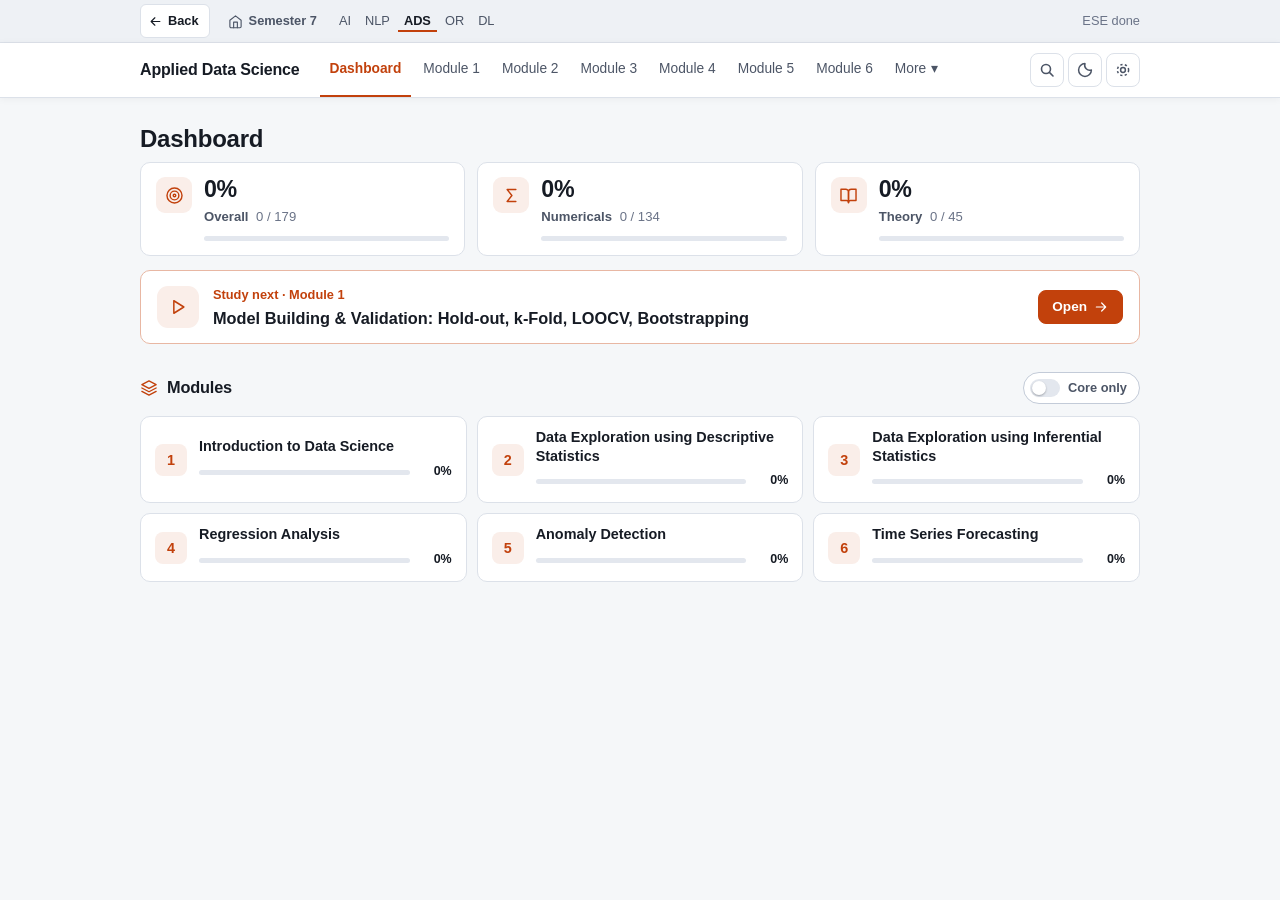
==== commit e0b686ca: "Fill syllabus gaps in all five subjects and fix two NLP answers OR: multi-server, constant-service, " ====
--- a/subjects/ads/index.html
+++ b/subjects/ads/index.html
@@ -4324,7 +4324,19 @@
 <div class="scroll"><table class="t"><thead><tr><th>Test</th><th>Hypotheses</th><th>Rejection region</th></tr></thead><tbody>
 <tr><td>Two-tailed</td><td>H₀: μ = μ₀, H₁: μ ≠ μ₀</td><td>Both tails (α/2 each)</td></tr>
 <tr><td>Right-tailed</td><td>H₀: μ ≤ μ₀, H₁: μ &gt; μ₀</td><td>Right tail</td></tr>
-<tr><td>Left-tailed</td><td>H₀: μ ≥ μ₀, H₁: μ &lt; μ₀</td><td>Left tail</td></tr></tbody></table></div>`,
+<tr><td>Left-tailed</td><td>H₀: μ ≥ μ₀, H₁: μ &lt; μ₀</td><td>Left tail</td></tr></tbody></table></div>
+<h4>The p-value approach (LO 3.4)</h4>
+<p>The <b>p-value</b> is the probability, assuming H₀ is true, of getting a test statistic at least as extreme as the one observed. It is the smallest level of significance at which H₀ would be rejected.</p>
+<div class="formula">Two-tailed:   p = 2 × P(Z ≥ |z|)
+One-tailed:   p = P(Z ≥ z)   (or P(Z ≤ z) for a left tail)
+
+Decision:  p ≤ α → reject H₀        p &gt; α → do not reject H₀</div>
+<p>It always gives the same decision as the critical-value method. A small p-value means the sample would be very unlikely if H₀ were true. It is <b>not</b> the probability that H₀ is true.</p>
+<table><tr><th>p-value</th><th>Evidence against H₀</th></tr>
+<tr><td>p ≤ 0.01</td><td>Very strong: significant at 1%</td></tr>
+<tr><td>0.01 &lt; p ≤ 0.05</td><td>Strong: significant at 5% but not at 1%</td></tr>
+<tr><td>p &gt; 0.05</td><td>Not significant at 5%</td></tr></table>
+<p>Example: the ocean-depth test gives Z = 2.07. Area from 0 to 2.07 = 0.4808, so one tail = 0.5 − 0.4808 = 0.0192 and p = 2 × 0.0192 = <b>0.0384</b>. Since 0.0384 &lt; 0.05, reject H₀: the same decision as 2.07 &gt; 1.96.</p>`,
  examAnswer:{
   short:"Define the term asked (H₀, α, Type I error …) in one line each.",
   medium:"The five-step table, or the 2 × 2 error table with α, β and the two risks, plus an example.",
@@ -4348,6 +4360,10 @@
    why:"The test only sees a sample, so either wrong decision is possible; their probabilities trade off unless more information (a larger n) is collected.",
    trap:"Saying α and β add up to 1. They are conditional on different states of the world."}],
  practice:[
+  {id:"p_m3t4_3", d:"standard", marks:5, q:"A two-tailed z-test gives Z = 1.50. Find the p-value and state the decision at 5%. Then do the same for a right-tailed test with Z = 1.80 at 5% and at 1%.",
+   a:`<div class="formula">Two-tailed, Z = 1.50:  area(0 to 1.50) = 0.4332 → tail = 0.0668 → p = 2 × 0.0668 = 0.1336
+Right-tailed, Z = 1.80: area(0 to 1.80) = 0.4641 → p = 0.5 − 0.4641 = 0.0359</div>
+<div class="answer">Z = 1.50: p = 0.134 &gt; 0.05 → <b>do not reject H₀</b>. Z = 1.80 (one-tailed): p = 0.036 → <b>reject at 5%</b> (0.036 &lt; 0.05) but <b>not at 1%</b> (0.036 &gt; 0.01).</div>`},
   {id:"p_m3t4_1", d:"basic", marks:5, q:"Explain the general procedure for testing a hypothesis.",
    a:`1. <b>Null hypothesis H₀</b> — a definite statement of no difference, e.g. H₀: μ = μ₀.<br>2. <b>Alternative hypothesis H₁</b> — μ ≠ μ₀ (two-tailed) or μ &gt; μ₀ / μ &lt; μ₀ (one-tailed).<br>3. <b>Level of significance α</b> — fixed in advance, usually 5% or 1%; the maximum risk of rejecting a true H₀.<br>4. <b>Test statistic</b> — z when n ≥ 30 or σ is known; t when n &lt; 30 and σ is unknown. Compute it under H₀.<br>5. <b>Conclusion</b> — compare with the table (critical) value: if |computed| &lt; critical, accept H₀; otherwise reject H₀, and state the result in the words of the problem.`},
   {id:"p_m3t4_2", d:"basic", marks:5, q:"Distinguish one-tailed and two-tailed tests. When would you use each? Give the 5% critical z values.",
@@ -4356,6 +4372,7 @@
 Use a one-tailed test when the claim has a direction (“training <i>improves</i> scores”, “bulbs last <i>at least</i> 1200 h”); otherwise two-tailed.`}],
  questions:[
   {q:"Explain the steps in testing a hypothesis.", marks:5, d:"basic", priority:"high", source:"source"},
+  {q:"What is a p-value? How is it used to reach a conclusion in a hypothesis test?", marks:5, d:"basic", priority:"medium", source:"predicted"},
   {q:"Explain Type I and Type II errors.", marks:5, d:"basic", priority:"high", source:"source"},
   {q:"Distinguish one-tailed and two-tailed tests.", marks:5, d:"basic", priority:"medium", source:"source"}]
 });
@@ -4986,7 +5003,7 @@
 <tr><td>Density-based</td><td>Outliers sit in low-density regions (LOF handles varying density)</td></tr>
 <tr><td>Clustering</td><td>Outliers do not belong to any cluster, or form small far-away clusters</td></tr>
 <tr><td>Classification</td><td>Needs labelled data with an “outlier” class; outliers are rare, so oversample them</td></tr></tbody></table></div>
-<div class="box neutral"><h5>Gap in the material</h5><p style="margin:0">No COMP B slides for 5.1–5.5 or for <b>5.6 SMOTE</b> have been received. This topic follows the course textbook. SMOTE has no source yet and is not covered here.</p></div>`,
+<div class="box neutral"><h5>Gap in the material</h5><p style="margin:0">No COMP B slides for 5.1–5.5 or for <b>5.6 SMOTE</b> have been received. This topic follows the course textbook. SMOTE has no class slides either; it has its own page, written from the standard treatment.</p></div>`,
  examAnswer:{
   short:"Definition of an outlier with the context point.",
   medium:"Definition, the four causes with examples, and what to do with each.",
@@ -5211,6 +5228,106 @@
 });
 
 /* ============================ MODULE 6 ============================== */
+
+TOPICS.push({
+ id:"m5t5", m:"m5", title:"SMOTE: Synthetic Minority Over-sampling Technique",
+ classification:"bonly", priority:"high", core:true, type:"problem-solving", marks:5, los:["LO 5.6"],
+ src:"Syllabus 5.6 · no class slides received; standard treatment (Chawla et al., 2002)",
+ summary:"Balance a rare class by creating new minority points on the line between a minority point and one of its nearest minority neighbours.",
+ whatIs:`<p>Anomaly data are <b>imbalanced</b>: frauds, faults and attacks are a tiny share of the records. A classifier trained on such data can score 98% accuracy by calling everything normal. <b>SMOTE</b> fixes the training set by adding <b>synthetic</b> minority-class points, instead of duplicating the existing ones.</p>`,
+ needToKnow:[
+  "Class imbalance: the minority (anomaly) class is far smaller than the majority class.",
+  "Synthetic point = x + λ × (x_nn − x), with λ a random number between 0 and 1.",
+  "x_nn is one of the k nearest <b>minority</b> neighbours of x (k = 5 by default).",
+  "Apply SMOTE to the training set only, never to the test set.",
+  "Judge the result with precision, recall and F1, not accuracy."],
+ recognition:{
+  clues:["<b>“Imbalanced”, “only 2% are fraud”, “rare class”</b> → SMOTE.",
+   "<b>A minority point, a neighbour and a random number</b> → compute the synthetic point.",
+   "<b>“How many synthetic samples to balance the data?”</b> → majority count − minority count."],
+  wording:["Explain SMOTE with a suitable example.",
+   "Generate a synthetic sample for the minority point (2, 3) using its neighbour (4, 5) and λ = 0.5.",
+   "How does SMOTE handle class imbalance?"],
+  firstStep:"Identify the minority class and write the formula x_new = x + λ(x_nn − x).",
+  method:"Pick a minority point → find its k nearest minority neighbours → choose one → difference × λ → add to the point → repeat until the classes are balanced.",
+  trap:"Taking neighbours from the majority class. SMOTE uses <b>minority</b> neighbours only."},
+ concept:`<div class="box neutral"><h5>Not in your lecture material</h5><p style="margin:0">No class slides cover this point. It is written from the standard textbook treatment so the syllabus line is not left blank.</p></div>
+<h4>Why not just copy the minority rows?</h4>
+<p>Random over-sampling repeats the same points, so the classifier memorises them (overfitting). SMOTE creates <b>new</b> points between existing minority points, which widens the region the classifier learns for the rare class.</p>
+<h4>The algorithm</h4>
+<ol><li>Take a minority-class point <b>x</b>.</li>
+<li>Find its <b>k nearest neighbours within the minority class</b>.</li>
+<li>Choose one neighbour <b>x_nn</b> at random.</li>
+<li>Take a random number <b>λ</b> between 0 and 1.</li>
+<li>Create the synthetic point on the line joining them.</li>
+<li>Repeat until the required number of synthetic points is made.</li></ol>
+<div class="formula">x_new = x + λ × (x_nn − x)          0 ≤ λ ≤ 1
+
+λ = 0 gives x itself, λ = 1 gives the neighbour, λ = 0.5 gives the midpoint.
+Synthetic points needed to balance = (majority count) − (minority count)</div>
+<table><tr><th>Advantages</th><th>Limitations</th></tr>
+<tr><td>No exact duplicates, so less overfitting than random over-sampling</td><td>Can create points inside the majority region when the classes overlap (noise)</td></tr>
+<tr><td>No information is thrown away, unlike under-sampling</td><td>Ignores the majority class when placing new points</td></tr>
+<tr><td>Improves recall on the rare class</td><td>Less effective in very high dimensions; works on numeric attributes</td></tr></table>
+<p><b>Evaluation (LO 5.6).</b> Split the data first and apply SMOTE to the <b>training</b> part only; a test set with synthetic points gives a false picture. Compare models using recall, precision and F1 on the minority class, because accuracy is misleading on imbalanced data.</p>
+<p>Variants worth naming: <b>Borderline-SMOTE</b> (over-samples only minority points near the class boundary) and <b>ADASYN</b> (makes more synthetic points for minority points that are harder to learn).</p>`,
+ examAnswer:{
+  short:"Definition, the formula x_new = x + λ(x_nn − x), and one advantage.",
+  medium:"Imbalance problem → algorithm steps → formula → one worked synthetic point.",
+  long:"As medium, plus advantages, limitations, train-only rule and evaluation by recall and F1."},
+ mistakes:[
+  "Using a majority-class neighbour.",
+  "Applying SMOTE before the train/test split, or to the test set.",
+  "Saying SMOTE duplicates minority records. It interpolates new ones.",
+  "Reporting accuracy alone after balancing."],
+ examples:[
+  {id:"ex_m5t5_1", topic:"m5t5", title:"One synthetic point, step by step",
+   category:"SMOTE",
+   recog:"Minority points listed with a random number λ.",
+   need:"Distances within the minority class, then the interpolation formula.",
+   q:"The minority class has three points: A(2, 3), B(4, 5) and C(3, 7). Using k = 1 and Euclidean distance, generate a synthetic point for A with λ = 0.5, and another with λ = 0.2.",
+   steps:[
+    "Distances from A: to B = √(2² + 2²) = √8 = <b>2.83</b>; to C = √(1² + 4²) = √17 = <b>4.12</b>.",
+    "Nearest minority neighbour of A is <b>B(4, 5)</b>.",
+    "Difference B − A = (4 − 2, 5 − 3) = (2, 2).",
+    "λ = 0.5: x_new = (2, 3) + 0.5 × (2, 2) = <b>(3, 4)</b>.",
+    "λ = 0.2: x_new = (2, 3) + 0.2 × (2, 2) = <b>(2.4, 3.4)</b>."],
+   answer:`<div class="formula">x_new = A + λ(B − A)
+λ = 0.5 → (3, 4)        λ = 0.2 → (2.4, 3.4)</div>
+<div class="answer">Both synthetic points lie on the line segment from A to B. They are added to the training set with the <b>minority</b> label.</div>`,
+   why:"Points between two genuine minority points are plausible members of the same class.",
+   trap:"Multiplying λ by the neighbour itself. λ multiplies the <b>difference</b> (x_nn − x)."},
+  {id:"ex_m5t5_2", topic:"m5t5", title:"How many synthetic points are needed",
+   category:"SMOTE",
+   recog:"Class counts given; “balance the dataset”.",
+   need:"Majority − minority, then per-point share.",
+   q:"A training set has 950 normal and 50 fraudulent transactions. How many synthetic fraud records must SMOTE create to balance the classes, how many per original fraud record, and what is the over-sampling percentage?",
+   steps:[
+    "Synthetic points needed = 950 − 50 = <b>900</b>.",
+    "Per original minority record = 900/50 = <b>18</b>.",
+    "Over-sampling percentage = 18 × 100 = <b>1800%</b>.",
+    "After SMOTE: 950 normal and 950 fraud, 1,900 training records in all."],
+   answer:`<div class="answer"><b>900 synthetic records</b>, 18 from each original fraud record (1800% over-sampling). The test set is left untouched.</div>`,
+   why:"Balancing means bringing the minority count up to the majority count.",
+   trap:"Answering 950. That is the final minority count, not the number created."}],
+ practice:[
+  {id:"p_m5t5_1", d:"standard", marks:5, q:"Minority point P(1, 2) has nearest minority neighbour Q(5, 4). Generate synthetic points for λ = 0.25 and λ = 0.75.",
+   a:`<div class="formula">Q − P = (4, 2)
+λ = 0.25:  (1, 2) + 0.25 × (4, 2) = (2, 2.5)
+λ = 0.75:  (1, 2) + 0.75 × (4, 2) = (4, 3.5)</div>
+<div class="answer">Synthetic points <b>(2, 2.5)</b> and <b>(4, 3.5)</b>.</div>`},
+  {id:"p_m5t5_2", d:"basic", marks:5, q:"Compare SMOTE with random over-sampling and random under-sampling.",
+   a:`<table><tr><th>Method</th><th>What it does</th><th>Risk</th></tr>
+<tr><td>Random under-sampling</td><td>Deletes majority records</td><td>Loses information</td></tr>
+<tr><td>Random over-sampling</td><td>Duplicates minority records</td><td>Overfitting to the repeated points</td></tr>
+<tr><td>SMOTE</td><td>Creates new minority points by interpolation between neighbours</td><td>Noise where classes overlap</td></tr></table>`},
+  {id:"p_m5t5_3", d:"moderate", marks:5, q:"A fraud model trained on 9,900 normal and 100 fraud records reports 99% accuracy. Why is this not enough, and how would you evaluate the model after using SMOTE?",
+   a:`A model that predicts “normal” for every record is right 9,900 times in 10,000: <b>99% accuracy with zero frauds caught</b> (recall 0).<br>Evaluation: split into training and test sets first; apply SMOTE to the <b>training</b> set only; test on the original imbalanced test set; report the confusion matrix with <b>recall</b> (frauds caught), <b>precision</b> (alerts that were real) and <b>F1</b> for the fraud class, and compare with the model trained without SMOTE.`}],
+ questions:[
+  {q:"Explain SMOTE. How does it handle the class imbalance problem?", marks:5, d:"standard", priority:"high", source:"predicted"},
+  {q:"Generate a synthetic sample using SMOTE for a given minority point, its nearest neighbour and a random number.", marks:5, d:"standard", priority:"high", source:"predicted"},
+  {q:"Why is accuracy a poor measure for anomaly detection? Which measures are used instead?", marks:5, d:"basic", priority:"medium", source:"predicted"}]
+});
 
 TOPICS.push({
  id:"m6t1", m:"m6", title:"Time Series: Components, Taxonomy of Forecasting, ARIMA",
@@ -5796,6 +5913,102 @@
    weak-topic detection. stage: "recognise" | "select" | "solve" | "concept"
    ===================================================================== */
 const QUIZ = [
+{t:"m5t5", m:"m5", stage:"concept", q:"SMOTE creates new minority-class records by",
+ o:["Copying existing minority records","Interpolating between a minority point and one of its nearest minority neighbours","Deleting majority records","Relabelling majority records"], a:1,
+ e:"x_new = x + λ(x_nn − x). Copying is random over-sampling; deleting is under-sampling."},
+{t:"m5t5", m:"m5", stage:"solve", q:"Minority point (2, 3), neighbour (4, 5), λ = 0.5. The synthetic point is",
+ o:["(6, 8)","(3, 4)","(2, 2.5)","(1, 1)"], a:1,
+ e:"(2, 3) + 0.5 × (2, 2) = (3, 4), the midpoint."},
+{t:"m5t5", m:"m5", stage:"solve", q:"A training set has 800 normal and 200 anomalous records. Synthetic records needed to balance it:",
+ o:["200","600","800","1000"], a:1,
+ e:"800 − 200 = 600, i.e. 3 per original minority record."},
+{t:"m5t5", m:"m5", stage:"select", q:"SMOTE should be applied to",
+ o:["The whole dataset before splitting","The test set only","The training set only","Both sets separately"], a:2,
+ e:"The test set must stay as real data. Synthetic test points make the scores look better than they are."},
+{t:"m5t3", m:"m5", stage:"recognise", q:"A point is flagged because its distance to its 3rd nearest neighbour is very large. The method is",
+ o:["Statistical (3σ)","Distance-based","SMOTE","Decomposition"], a:1,
+ e:"Scoring by the distance to the k-th nearest neighbour is the distance-based approach."},
+{t:"m5t1", m:"m5", stage:"concept", q:"On data with 1% anomalies, a model that labels everything normal has",
+ o:["99% accuracy and 0 recall","1% accuracy","99% recall","50% accuracy"], a:0,
+ e:"Accuracy looks excellent while no anomaly is found. This is why recall, precision and F1 are used."},
+{t:"m3t4", m:"m3", stage:"concept", q:"A test gives p = 0.03. At α = 0.05 the decision is",
+ o:["Do not reject H₀","Reject H₀","Accept H₁ only at 1%","No decision is possible"], a:1,
+ e:"p ≤ α → reject H₀. At α = 0.01 the same result would not be significant."},
+{t:"m3t4", m:"m3", stage:"concept", q:"The p-value is",
+ o:["The probability that H₀ is true","The probability, if H₀ is true, of a result at least as extreme as the one observed","The level of significance","The probability of a Type II error"], a:1,
+ e:"It is computed assuming H₀ is true. It is not the probability of H₀ itself."},
+{t:"m3t1", m:"m3", stage:"solve", q:"X is normal with mean 50 and S.D. 10. The z-score of X = 65 is",
+ o:["0.65","1.5","15","6.5"], a:1,
+ e:"z = (65 − 50)/10 = 1.5."},
+{t:"m3t1", m:"m3", stage:"concept", q:"In a normal distribution, about what percentage of values lie within μ ± 2σ?",
+ o:["68%","95%","99.7%","50%"], a:1,
+ e:"The 68–95–99.7 rule: ±1σ, ±2σ, ±3σ."},
+{t:"m3t1", m:"m3", stage:"solve", q:"For a standard normal variate, area(0 to 1) = 0.3413. P(Z > 1) is",
+ o:["0.3413","0.1587","0.8413","0.6826"], a:1,
+ e:"0.5 − 0.3413 = 0.1587."},
+{t:"m3t2", m:"m3", stage:"solve", q:"Calls arrive at a mean of 2 per minute (Poisson). P(no call in a minute) is",
+ o:["e⁻² = 0.135","0.5","2e⁻² = 0.271","1 − e⁻²"], a:0,
+ e:"P(0) = e⁻ᵐ m⁰/0! = e⁻² = 0.135."},
+{t:"m3t3", m:"m3", stage:"solve", q:"σ = 12 and n = 36. The standard error of the mean is",
+ o:["12","2","0.33","72"], a:1,
+ e:"SE = σ/√n = 12/6 = 2."},
+{t:"m3t3", m:"m3", stage:"concept", q:"The Central Limit Theorem says that for large n the sampling distribution of the mean is",
+ o:["The same shape as the population","Approximately normal whatever the population's shape","Always Poisson","Uniform"], a:1,
+ e:"With mean μ and standard error σ/√n. This is why z-tests work on non-normal data."},
+{t:"m3t5", m:"m3", stage:"solve", q:"n = 100, x̄ = 52, μ₀ = 50, σ = 10. The test statistic Z is",
+ o:["0.2","2","20","0.02"], a:1,
+ e:"Z = (52 − 50)/(10/√100) = 2/1 = 2."},
+{t:"m3t6", m:"m3", stage:"select", q:"Two different groups of 12 and 15 patients are compared on mean recovery time. The test is",
+ o:["Paired t-test","Independent samples t-test with 25 df","One-sample z-test","One-way ANOVA with 3 groups"], a:1,
+ e:"Two separate small samples: independent t-test, df = n₁ + n₂ − 2 = 25."},
+{t:"m3t7", m:"m3", stage:"solve", q:"In a one-way ANOVA, MS between = 12 and MS within = 3. F is",
+ o:["0.25","4","9","36"], a:1,
+ e:"F = MS between / MS within = 12/3 = 4."},
+{t:"m3t7", m:"m3", stage:"concept", q:"The null hypothesis of a one-way ANOVA is",
+ o:["All group variances differ","All group means are equal","At least one mean differs","The data are not normal"], a:1,
+ e:"H₀: μ₁ = μ₂ = … = μ_k. A large F leads to its rejection."},
+{t:"m4t1", m:"m4", stage:"concept", q:"In y = a + bx, the intercept a is",
+ o:["The change in y per unit of x","The value of y when x = 0","The correlation coefficient","The error term"], a:1,
+ e:"b is the slope (change in y per unit x); a is where the line cuts the y-axis."},
+{t:"m4t1", m:"m4", stage:"solve", q:"The fitted line is y′ = 8.4x + 3.2. The estimate at x = 6 is",
+ o:["50.4","53.6","11.6","69.6"], a:1,
+ e:"8.4 × 6 + 3.2 = 53.6."},
+{t:"m4t2", m:"m4", stage:"solve", q:"Errors are 2, −1, 3, −2. The MAE is",
+ o:["0.5","2","4.5","8"], a:1,
+ e:"(2 + 1 + 3 + 2)/4 = 2. The plain mean of the errors (0.5) lets them cancel."},
+{t:"m4t2", m:"m4", stage:"solve", q:"SSE = 20 and SST = 100. R² is",
+ o:["0.2","0.8","5","0.64"], a:1,
+ e:"R² = 1 − SSE/SST = 1 − 0.2 = 0.8: the model explains 80% of the variation."},
+{t:"m4t2", m:"m4", stage:"concept", q:"The error term e in y = a + bx + e represents",
+ o:["The slope","The part of y not explained by x","The intercept","The sample size"], a:1,
+ e:"It is the difference between the actual y and the value on the line: the residual."},
+{t:"m4t3", m:"m4", stage:"recognise", q:"House price is to be predicted from area, number of rooms and age. The model is",
+ o:["Simple linear regression","Multiple linear regression","Correlation analysis","One-way ANOVA"], a:1,
+ e:"One dependent variable and several predictors: Y = b₀ + b₁X₁ + b₂X₂ + b₃X₃."},
+{t:"m4t4", m:"m4", stage:"solve", q:"b₁ = 6 with standard error 2. The t-statistic for H₀: b₁ = 0 is",
+ o:["12","3","0.33","4"], a:1,
+ e:"t = b₁/SE(b₁) = 6/2 = 3."},
+{t:"m6t1", m:"m6", stage:"concept", q:"In ARIMA(p, d, q), d stands for",
+ o:["The number of autoregressive terms","The number of differences taken to make the series stationary","The number of moving-average terms","The seasonal period"], a:1,
+ e:"p = autoregressive order, d = degree of differencing, q = moving-average order."},
+{t:"m6t1", m:"m6", stage:"recognise", q:"A steady long-term rise in sales over ten years is which component?",
+ o:["Trend","Seasonality","Cyclical","Irregular"], a:0,
+ e:"Trend is the long-term direction. Seasonality repeats within a year."},
+{t:"m6t3", m:"m6", stage:"solve", q:"F₅ = 40, actual y₅ = 50, α = 0.2. The exponential-smoothing forecast F₆ is",
+ o:["48","42","45","50"], a:1,
+ e:"F₆ = αy₅ + (1 − α)F₅ = 0.2(50) + 0.8(40) = 42."},
+{t:"m6t3", m:"m6", stage:"solve", q:"y = 10, 12, 14, 16. The average-method forecast for the next period is",
+ o:["16","13","14","18"], a:1,
+ e:"Mean of all observations: 52/4 = 13."},
+{t:"m6t4", m:"m6", stage:"solve", q:"Squared errors are 4, 9, 16, 7. The RMSE is",
+ o:["9","3","36","6"], a:1,
+ e:"MSE = 36/4 = 9, RMSE = √9 = 3."},
+{t:"m6t4", m:"m6", stage:"solve", q:"Actual 200, forecast 180. The absolute percentage error is",
+ o:["20%","10%","11.1%","9%"], a:1,
+ e:"|200 − 180|/200 = 10%. The divisor is the actual value."},
+{t:"m2t15", m:"m2", stage:"recognise", q:"A smooth curve showing how the values of one variable are spread, drawn from its mean and standard deviation, is a",
+ o:["Scatter plot","Distribution chart","Bubble chart","Ogive"], a:1,
+ e:"The distribution chart is the univariate plot of the fitted distribution; a histogram shows the same idea with bars."},
 /* ---------------- MODULE 1 ---------------- */
 {t:"m1t1", m:"m1", stage:"concept", q:"Which of the following best defines Data Science?",
  o:["Writing software applications","Collecting, analysing and extracting knowledge from data to solve problems","Designing computer networks","Storing files in databases"], a:1,
@@ -6432,7 +6645,7 @@
 <li><b>Statistical:</b> |z| &gt; 3, or outside Q1 − 1.5 IQR / Q3 + 1.5 IQR.</li>
 <li><b>Distance:</b> score = distance to the k-th nearest neighbour; normalise first.</li>
 <li><b>LOF:</b> k-distance → reach-dist = max(k-dist(o), dist) → lrd = k/Σreach → LOF = avg neighbour lrd/own lrd.</li>
-<li><b>SMOTE (5.6):</b> no class material received yet.</li></ol>`},
+<li><b>SMOTE (5.6):</b> x_new = x + λ(x_nn − x), with a minority neighbour and 0 ≤ λ ≤ 1; training set only; judge by recall and F1.</li></ol>`},
 /* ------------------------------ MODULE 6 ------------------------------ */
 {m:"m6", h:"Module 6 in eight lines", b:`<ol class="list" style="margin-bottom:0">
 <li><b>Components:</b> trend · seasonality (fixed period) · cyclical (no fixed period) · irregular.</li>
--- a/shared/sem7.css
+++ b/shared/sem7.css
@@ -523,8 +523,16 @@
 .s7-tcard-f .bar{flex:1 1 auto; height:5px}
 .s7-tcard-f .s7-count{font-size:.8rem; color:var(--muted); white-space:nowrap; font-variant-numeric:tabular-nums}
 .s7-tcard-f .btn{min-height:30px; padding:0 14px; flex:none}
+.s7-tcard.is-link{cursor:pointer; transition:border-color .15s, box-shadow .15s}
+.s7-tcard.is-link:hover{border-color:var(--accent-line); box-shadow:0 1px 6px color-mix(in srgb, var(--accent-ui) 14%, transparent)}
+.s7-tcard.is-link:hover .s7-tlink{color:var(--accent-ui)}
 .s7-tlink{display:block; width:100%; text-align:left; background:none; border:0; padding:0; margin:0; font:inherit; color:inherit; cursor:pointer}
 .s7-tlink:hover{color:var(--accent-ui); text-decoration:underline}
+/* the whole card is the link: the title button stretches over it */
+.s7-tcard:has(.s7-tlink){position:relative; cursor:pointer; transition:border-color .15s, background .15s}
+.s7-tcard:has(.s7-tlink):hover{border-color:var(--accent-line); background:var(--accent-soft)}
+.s7-tlink::after{content:""; position:absolute; inset:0; border-radius:inherit}
+.s7-tlink:focus-visible{outline-offset:-2px}
 .s7-tlink:focus-visible{outline:2px solid var(--accent-ui); outline-offset:2px; border-radius:3px}
 
 /* ---------- 6b · topic page: the six-section study method (SEM7.ui.topic) ---------- */
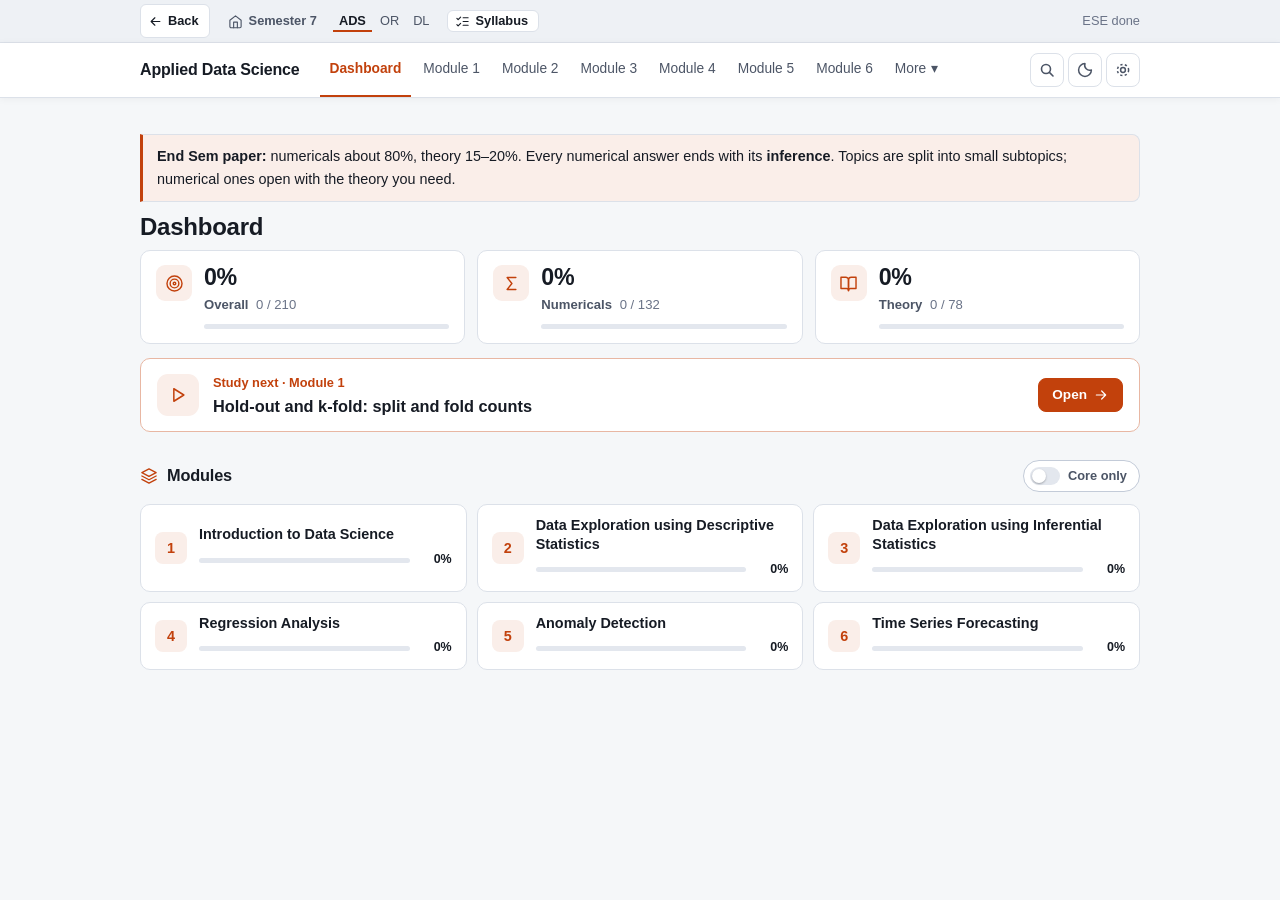
==== commit 8fd13e7b: "ADS: last-day work before the paper: hand-written 23-25 Nov plan days, subtopic files for M1-M6, ana" ====
--- a/subjects/ads/index.html
+++ b/subjects/ads/index.html
@@ -4,12 +4,27 @@
 <meta charset="UTF-8">
 <meta name="viewport" content="width=device-width, initial-scale=1.0">
 <title>Applied Data Science · Semester 7</title>
-<meta name="description" content="Mid-Semester Exam preparation for CEPEC7041 Applied Data Science. Modules 1–2, 30 marks, 1.5 hours. Built from the official syllabus, both COMP A and COMP B lecture decks, the class notes, the formula sheet and CIA-2. Progress saved locally in your browser.">
+<meta name="description" content="End Semester exam preparation for CEPEC7041 Applied Data Science. Modules 1–6, split into small subtopics; numericals with inference first. Built from the official syllabus, both COMP A and COMP B lecture decks, the class notes, the formula sheet and CIA-2. Progress saved locally in your browser.">
 <link rel="stylesheet" href="../../shared/sem7.css">
 <script src="../../shared/sem7.js"></script>
 <script src="../../shared/syllabus.js"></script>
+<script src="sub-m12.js"></script>
+<script src="sub-m34.js"></script>
+<script src="sub-m56.js"></script>
 <style>
 /* ADS only. Everything shared is in ../../shared/sem7.css */
+.ads-group{margin:0 0 22px}
+.ads-group-h{display:flex;align-items:baseline;gap:10px;flex-wrap:wrap;margin:18px 0 8px;padding-bottom:6px;border-bottom:1px solid var(--border)}
+.ads-group-h h3{margin:0;font-size:1.02rem;flex:1 1 220px}
+.ads-group-n{font-size:.8rem;color:var(--muted)}
+.ads-group .s7-tcard{margin-left:12px}
+@media (max-width:560px){ .ads-group .s7-tcard{margin-left:0} }
+.ads-track-note{margin-top:.2rem}
+.ads-sublist ol{margin:.3rem 0 0;padding-left:1.3rem}
+.ads-sublist li{margin:.25rem 0}
+.ads-sublink{background:none;border:0;padding:0;font:inherit;font-weight:650;color:var(--accent);cursor:pointer;text-align:left}
+.ads-sublink:hover{text-decoration:underline}
+.ads-foot{margin-top:18px}
 .reveal-row{display:flex; gap:7px; flex-wrap:wrap; margin-top:10px; align-items:center}
 .hidden-body{display:none; padding-top:11px; border-top:1px solid var(--border); margin-top:11px}
 .hidden-body.show{display:block}
@@ -79,20 +94,13 @@
   code: "CEPEC7041",
   title: "Applied Data Science",
   primaryClass: "COMP B",
-  marks: 30,
-  duration: "1.5 hours",
-  scope: "Module 1 and Module 2 — all topics",
-  weighting: "The official scheme states the MSE is based on 40%–50% of the syllabus. Modules 1 and 2 are 4 + 12 = 16 of the 45 contact hours, and Module 2 alone is the single largest module in the course.",
-  scopeNote: "The MSE syllabus sheet says it explicitly: “Note that both Module 1 and Module 2 — All topics listed above are included in the MSE.” There is no reduced list to hide behind.",
-  focus: [
-    "Concepts &amp; definitions",
-    "Numerical problems",
-    "Interpretation of statistical measures",
-    "Graphs and data visualizations",
-    "Differences / comparisons between concepts",
-    "Practical examples and applications"
-  ],
-  focusNote: "This six-item “Focus on” list is printed on the MSE syllabus sheet itself. It is the closest thing you have to a marking scheme, and it is why this site is built around <em>interpretation</em> and <em>comparison</em>, not just calculation. Notice that four of the six are not calculation at all."
+  paper: "End Semester",
+  marks: 50,
+  duration: "2 hours",
+  scope: "Modules 1–6",
+  /* weighting as told by the class (21 Nov 2026), not an official pattern */
+  split: {numerical:"about 80%", theory:"15–20%"},
+  splitNote: "Mostly numericals, and each numerical is marked with its inference: what the result means. Theory is about 15–20% of the paper. Two-way ANOVA is asked only as a comparison with one-way (no numerical); ARIMA is theory only."
 };
 
 const MODULES = [
@@ -4555,25 +4563,25 @@
 });
 
 TOPICS.push({
- id:"m3t7", m:"m3", title:"ANOVA: One-Way and Two-Way",
+ id:"m3t7", m:"m3", title:"ANOVA: One-Way (numerical) and Two-Way (comparison only)",
  classification:"bonly", priority:"high", core:true, type:"problem-solving", marks:10, los:["LO 3.2","LO 3.3","LO 3.4"],
  src:"COMP B M3 deck slides 41–57 (wheat varieties, seeds × fertilizers)",
  summary:"Compare three or more means at once with F = MS between / MS within. Build the ANOVA table.",
  whatIs:`<p><b>Analysis of variance (ANOVA)</b> tests whether two or more population means differ. Running many t-tests inflates the Type I error rate; ANOVA compares all means in one test. It makes two estimates of the population variance — <b>between</b> samples and <b>within</b> samples — and compares them with the <b>F-ratio</b>.</p>
-<p><b>One-way</b> ANOVA has one factor (wheat variety). <b>Two-way</b> ANOVA has two factors at once (seed variety in columns, fertilizer in rows).</p>`,
+<p><b>One-way</b> ANOVA has one factor (wheat variety). <b>Two-way</b> ANOVA has two factors at once (seed variety in columns, fertilizer in rows); for this paper learn two-way only as a comparison with one-way, with no numerical.</p>`,
  needToKnow:[
   "Why ANOVA instead of repeated t-tests.",
   "One-way: SS between = Σ nⱼ(X̄ⱼ − X̿)², SS within = Σ Σ(X − X̄ⱼ)², SS total = SS between + SS within.",
   "df: between k − 1, within n − k, total n − 1. MS = SS/df. F = MS between / MS within.",
-  "Two-way (one value per cell): correction factor T²/n; SS columns = Σ Tⱼ²/nⱼ − T²/n; SS rows = Σ Tᵢ²/nᵢ − T²/n; SS residual = total − columns − rows; df residual = (c − 1)(r − 1).",
+  "Two-way ANOVA (comparison only, no numerical): two factors, variation split into columns + rows + residual, two F-ratios.",
   "Decision: F &lt; table F → accept H₀ (no significant difference); F ≥ table F → reject."],
  recognition:{
   clues:["<b>Three or more groups</b> and “are the differences significant?” → ANOVA.",
    "<b>One classifying factor</b> (varieties, machines, methods) → one-way.",
-   "<b>A grid with two factors</b> (seeds × fertilizers, workers × machines) → two-way."],
+   "<b>A grid with two factors</b> (seeds × fertilizers) → two-way: compare it with one-way in words, no table to compute."],
   wording:["Set up an analysis of variance table for the per-acre production of three wheat varieties on 4 plots each.",
-   "Set up a two-way ANOVA table for the yields of seed varieties A, B, C under fertilizers W, X, Y, Z."],
-  firstStep:"Count k (groups) and n (total observations); for two-way, c (columns) and r (rows). Write the df column first.",
+   "Distinguish one-way and two-way ANOVA."],
+  firstStep:"Count k (groups) and n (total observations). Write the df column first.",
   method:"Group means / totals → SS → df → MS → F → compare with F(df₁, df₂) → conclusion. Present it as the ANOVA table.",
   trap:"Putting the df in the wrong order in F(v₁, v₂): v₁ is the numerator (between) df."},
  concept:`<h4>One-way ANOVA table</h4>
@@ -4581,17 +4589,16 @@
 <tr><td>Between samples</td><td>Σ nⱼ(X̄ⱼ − X̿)²</td><td>k − 1</td><td>SS/(k − 1)</td><td>MS between / MS within</td></tr>
 <tr><td>Within samples</td><td>Σ Σ (X − X̄ⱼ)²</td><td>n − k</td><td>SS/(n − k)</td><td></td></tr>
 <tr><td>Total</td><td>Σ (X − X̿)²</td><td>n − 1</td><td></td><td></td></tr></tbody></table></div>
-<h4>Two-way ANOVA table (one observation per cell)</h4>
-<div class="scroll"><table class="t"><thead><tr><th>Source</th><th>SS</th><th>df</th><th>MS</th><th>F</th></tr></thead><tbody>
-<tr><td>Between columns</td><td>Σ Tⱼ²/nⱼ − T²/n</td><td>c − 1</td><td>SS/(c − 1)</td><td>MS columns / MS residual</td></tr>
-<tr><td>Between rows</td><td>Σ Tᵢ²/nᵢ − T²/n</td><td>r − 1</td><td>SS/(r − 1)</td><td>MS rows / MS residual</td></tr>
-<tr><td>Residual</td><td>Total − (columns + rows)</td><td>(c − 1)(r − 1)</td><td>SS/df</td><td></td></tr>
-<tr><td>Total</td><td>Σ X² − T²/n</td><td>cr − 1</td><td></td><td></td></tr></tbody></table></div>
+<h4>One-way vs two-way (comparison only)</h4>
+<div class="scroll"><table class="t"><thead><tr><th></th><th>One-way</th><th>Two-way</th></tr></thead><tbody>
+<tr><td>Factors</td><td>One</td><td>Two (columns × rows)</td></tr>
+<tr><td>Variation split into</td><td>Between + within</td><td>Columns + rows + residual</td></tr>
+<tr><td>F-ratios</td><td>One</td><td>Two, one per factor</td></tr></tbody></table></div>
 <div class="box neutral"><h5>Slips in the deck</h5><p style="margin:0">Step 5 of the one-way procedure is labelled “SS between” but defines <b>SS within</b>, and writes every group's deviations from X̄₁; each group uses its <b>own</b> mean X̄ⱼ. The X̿ = mean of sample means shortcut is exact only when the groups are equal in size; otherwise use the grand mean of all observations.</p></div>`,
  examAnswer:{
   short:"Define ANOVA and the F-ratio.",
   medium:"The full ANOVA table for the given data with the conclusion.",
-  long:"Principle (two variance estimates), why not many t-tests, the steps, the table, and the conclusion; for two-way, both F-ratios with their conclusions."},
+  long:"Principle (two variance estimates), why not many t-tests, the steps, the one-way table, and the conclusion; two-way only as a comparison."},
  mistakes:[
   "Forgetting to multiply by nⱼ in SS between.",
   "Using n − 1 for the within df (it is n − k).",
@@ -4616,27 +4623,7 @@
 <tr><td>Total</td><td>32</td><td>11</td><td></td><td></td><td></td></tr></tbody></table></div>
 <div class="answer">F = 1.5 &lt; 4.26 — the variety differences are not significant; they could have arisen by chance.</div>`,
    why:"If the varieties were really different, the between-sample variance would be large relative to the natural plot-to-plot variance within each variety.",
-   trap:"SS between = (6−5)² + (5−5)² + (4−5)² = 2, forgetting the factor 4."},
-  {id:"ex_m3t7_2", topic:"m3t7", title:"Two-way ANOVA: seeds × fertilizers",
-   category:"Two-way ANOVA",
-   recog:"A grid: seed varieties in columns, fertilizers in rows, one value per cell.",
-   need:"T, correction factor, column and row totals, residual by subtraction.",
-   q:"Per-acre production (tonnes). Columns are seed varieties A, B, C; rows are fertilizers W, X, Y, Z. W: 6, 5, 5. X: 7, 5, 4. Y: 3, 3, 3. Z: 8, 7, 4. Set up the ANOVA table and test both factors at 5%.",
-   steps:[
-    "T = 60, n = 12, correction factor T²/n = 3600/12 = <b>300</b>.",
-    "Total SS = ΣX² − 300 = 332 − 300 = <b>32</b>.",
-    "Column totals A = 24, B = 20, C = 16: SS columns = (576 + 400 + 256)/4 − 300 = 308 − 300 = <b>8</b>.",
-    "Row totals W = 16, X = 16, Y = 9, Z = 19: SS rows = (256 + 256 + 81 + 361)/3 − 300 = 318 − 300 = <b>18</b>.",
-    "SS residual = 32 − (8 + 18) = <b>6</b>, df = (3 − 1)(4 − 1) = 6, MS = 1.",
-    "F seeds = 4/1 = 4 &lt; F(2, 6) = 5.14 → not significant. F fertilizers = 6/1 = 6 &gt; F(3, 6) = 4.76 → significant."],
-   answer:`<div class="scroll"><table class="t num"><thead><tr><th>Source</th><th>SS</th><th>df</th><th>MS</th><th>F</th><th>5% table F</th></tr></thead><tbody>
-<tr><td>Between columns (seeds)</td><td>8</td><td>2</td><td>4</td><td>4</td><td>F(2, 6) = 5.14</td></tr>
-<tr><td>Between rows (fertilizers)</td><td>18</td><td>3</td><td>6</td><td>6</td><td>F(3, 6) = 4.76</td></tr>
-<tr><td>Residual</td><td>6</td><td>6</td><td>1</td><td></td><td></td></tr>
-<tr><td>Total</td><td>32</td><td>11</td><td></td><td></td><td></td></tr></tbody></table></div>
-<div class="answer">Seed differences are <b>not significant</b>; fertilizer differences <b>are significant</b> at 5%.</div>`,
-   why:"Taking the fertilizer variation out of the residual leaves a much smaller error term (MS = 1 instead of 2.67), which is why two-way ANOVA can detect effects that one-way misses.",
-   trap:"Dividing row totals by 4 instead of by the number of values in each row (3)."}],
+   trap:"SS between = (6−5)² + (5−5)² + (4−5)² = 2, forgetting the factor 4."}],
  practice:[
   {id:"p_m3t7_1", d:"standard", marks:10, q:"Three teaching methods were tried on 3 students each. Scores — Method 1: 4, 5, 6; Method 2: 6, 7, 8; Method 3: 8, 9, 10. Test at 5% whether the methods differ. (F(2, 6) = 5.14)",
    hint:"Means 5, 7, 9; grand mean 7.",
@@ -4649,7 +4636,7 @@
 Comparing k groups with t-tests needs k(k − 1)/2 tests, and each carries a risk α of a Type I error, so the overall chance of a false “significant” result grows. ANOVA tests all the means in <b>one</b> test at level α.`}],
  questions:[
   {q:"Set up a one-way ANOVA table for the given data and state whether the differences are significant.", marks:10, d:"highvalue", priority:"high", source:"source"},
-  {q:"Set up a two-way ANOVA table and test both factors.", marks:10, d:"highvalue", priority:"high", source:"source"},
+  {q:"Distinguish one-way and two-way ANOVA.", marks:5, d:"basic", priority:"medium", source:"predicted"},
   {q:"Explain the principle of ANOVA.", marks:5, d:"basic", priority:"medium", source:"source"}]
 });
 
@@ -4973,7 +4960,7 @@
 TOPICS.push({
  id:"m5t1", m:"m5", title:"Outliers, Causes of Outliers &amp; Detection Techniques",
  classification:"bonly", priority:"high", core:true, type:"theory", marks:5, los:["LO 5.1","LO 5.5"],
- src:"Textbook: Kotu &amp; Deshpande, Data Science Concepts and Practice, Ch. 13.1 (no COMP B deck for 5.1–5.5 yet)",
+ src:"COMP B Module 5 deck (causes, types, method tree; received 21 Nov) · textbook Kotu &amp; Deshpande Ch. 13.1",
  summary:"What an outlier is, the four causes, and the five families of detection technique.",
  whatIs:`<p>An <b>outlier</b> (anomaly) is a data object markedly different from the other objects in a dataset. It is always defined <b>in context</b>: a high income is an outlier in a middle-class neighbourhood but not among luxury-car owners. <b>Anomaly detection</b> is the process of finding them.</p>`,
  needToKnow:[
@@ -5003,7 +4990,7 @@
 <tr><td>Density-based</td><td>Outliers sit in low-density regions (LOF handles varying density)</td></tr>
 <tr><td>Clustering</td><td>Outliers do not belong to any cluster, or form small far-away clusters</td></tr>
 <tr><td>Classification</td><td>Needs labelled data with an “outlier” class; outliers are rare, so oversample them</td></tr></tbody></table></div>
-<div class="box neutral"><h5>Gap in the material</h5><p style="margin:0">No COMP B slides for 5.1–5.5 or for <b>5.6 SMOTE</b> have been received. This topic follows the course textbook. SMOTE has no class slides either; it has its own page, written from the standard treatment.</p></div>`,
+<div class="box neutral"><h5>Sources</h5><p style="margin:0">The COMP B Module 5 deck arrived on 21 Nov. Its lists of causes and types are in the green box below; use them in the paper. The textbook's four causes above are kept as background.</p></div>`,
  examAnswer:{
   short:"Definition of an outlier with the context point.",
   medium:"Definition, the four causes with examples, and what to do with each.",
@@ -5039,7 +5026,7 @@
 TOPICS.push({
  id:"m5t2", m:"m5", title:"Outlier Detection using Statistics: 3σ Rule and IQR Fences",
  classification:"bonly", priority:"medium", core:false, type:"problem-solving", marks:5, los:["LO 5.2"],
- src:"Textbook Ch. 13.1.2 (normal model, ±3σ) · formula sheet p.5 (box plot fences, Module 2)",
+ src:"COMP B Module 5 deck (z-score with n − 1, IQR, box plot) · formula sheet p.5 · textbook Ch. 13.1.2",
  summary:"Flag points with |z| > 3, or outside Q1 − 1.5 IQR and Q3 + 1.5 IQR.",
  whatIs:`<p>Statistical outlier detection builds a <b>distribution model</b> of the data and flags points that do not fit it. Two rules cover the exam: the <b>3σ rule</b> on the normal model, and the <b>IQR fences</b> of the box plot from Module 2.</p>`,
  needToKnow:[
@@ -5083,7 +5070,32 @@
 z(45) = (45 − 16.18) / 9.27 = 3.11</div>
 <div class="answer">Both methods flag <b>45</b>. Note how 45 itself raised the mean to 16.18 and σ to 9.27. In a small sample no value can have |z| above √(n − 1), so with 10 or fewer values the 3σ rule can never fire, while the IQR fences still can.</div>`,
    why:"Quartiles depend on order, not size, so one extreme value cannot drag the fences toward itself.",
-   trap:"Computing the mean and σ without the suspect value and then claiming it as a z-rule result — state which you did."}],
+   trap:"Computing the mean and σ without the suspect value and then claiming it as a z-rule result — state which you did."},
+  {id:"ex_m5t2_2", topic:"m5t2", title:"COMP B deck: z-score on 30 days of sales (sample SD)",
+   category:"Z-score detection",
+   recog:"A list of values and “identify days that are anomalies”, no threshold given → z-score with ±3.",
+   need:"μ = Σx/n, σ = √[Σ(x − μ)²/(n − 1)], z = (x − μ)/σ, outlier if |z| &gt; 3.",
+   q:"Daily sales for 30 days: 100, 150, 120, 125, 140, 130, 110, 135, 130, 150, 140, 100, 95, 80, 120, 125, 130, 100, 140, 135, 130, 145, 110, 120, 130, 135, 140, 125, 130, 120. Use z-scores to find any anomalies.",
+   steps:[
+    "μ = Σx/n = 3740/30 = <b>124.67</b>.",
+    "Σ(x − μ)² = 8346.67, so σ = √(8346.67/29) = <b>16.97</b> (COMP B divides by n − 1).",
+    "Extremes: z(80) = (80 − 124.67)/16.97 = <b>−2.63</b>; z(150) = (150 − 124.67)/16.97 = <b>+1.49</b>.",
+    "All 30 z-scores lie between −3 and +3."],
+   answer:`<div class="answer">No outliers: every z lies in (−3, +3). The most unusual day is sales of 80 (z = −2.63).</div>`,
+   why:"Beyond ±3σ lies only 0.3% of normal data (empirical rule), so that is the cut-off.",
+   trap:"Dividing by n (σ = 16.68, z(80) = −2.68). The verdict does not change here, but write n − 1, as the COMP B deck does."},
+  {id:"ex_m5t2_3", topic:"m5t2", title:"COMP B deck: IQR fences with two outliers",
+   category:"IQR detection",
+   recog:"Small or skewed data with one or two extreme values → IQR fences.",
+   need:"Q1 = [(N + 1)/4]-th value, Q3 = [3(N + 1)/4]-th value, fences Q1 − 1.5·IQR and Q3 + 1.5·IQR.",
+   q:"Find the outliers in −50, −2, 8, 19, 29, 33, 34, 49, 50, 53, 59, 64, 87, 99, 1456 using the IQR method.",
+   steps:[
+    "Already sorted; N = 15.",
+    "Q1 = (16/4) = 4th value = <b>19</b>; Q3 = 3(16)/4 = 12th value = <b>64</b>; IQR = 45.",
+    "1.5 × IQR = 67.5. Lower fence 19 − 67.5 = <b>−48.5</b>; upper fence 64 + 67.5 = <b>131.5</b>."],
+   answer:`<div class="answer">Outliers: <b>−50</b> (below −48.5) and <b>1456</b> (above 131.5).</div>`,
+   why:"Quartiles ignore the extremes, so the fences are not dragged out by the outliers themselves.",
+   trap:"Missing −50: it is only 1.5 below the fence, but it is still outside."}],
  practice:[
   {id:"p_m5t2_1", d:"basic", marks:5, q:"Mean daily transactions are 200 with S.D. 15. Using the 3σ rule, which of 250, 160 and 245 are outliers?",
    a:`<div class="formula">z(250) = 50/15 = 3.33   → |z| &gt; 3, outlier
@@ -5098,7 +5110,7 @@
 TOPICS.push({
  id:"m5t3", m:"m5", title:"Distance-Based &amp; Density-Based Outlier Detection",
  classification:"bonly", priority:"high", core:true, type:"theory", marks:5, los:["LO 5.3","LO 5.5"],
- src:"Textbook Ch. 13.2–13.3 · LOF handout data reused for the k-distance example",
+ src:"COMP B Module 5 deck (kNN K = 3; DBSCAN ε = 1.9, minPts = 4) · textbook Ch. 13.2–13.3",
  summary:"Score each point by its distance to the k-th nearest neighbour, or by the density around it. Choice of k and normalisation matter.",
  whatIs:`<p><b>Distance-based</b> detection gives every point a score equal to its distance to its <b>k-th nearest neighbour</b>; outliers are far from other points, so they score highest. <b>Density-based</b> detection flags points in <b>low-density</b> regions: a point X is an outlier if at least a fraction <b>p</b> of all points lie more than distance <b>d</b> from X (Knorr &amp; Ng).</p>`,
  needToKnow:[
@@ -5146,7 +5158,34 @@
     "k = 2 scores (2nd value): a 2, b 1, c 2, <b>d 3</b>."],
    answer:`<div class="answer">d is the top outlier for both k = 1 (score 3) and k = 2 (score 3).</div>`,
    why:"An isolated point is far even from its nearest neighbours, so any k-th distance is large.",
-   trap:"Including the point's distance to itself (0) as its first neighbour."}],
+   trap:"Including the point's distance to itself (0) as its first neighbour."},
+  {id:"ex_m5t3_2", topic:"m5t3", title:"COMP B deck: kNN anomaly score, K = 3, threshold 3",
+   category:"Distance-based (kNN)",
+   recog:"Points, a K and a threshold; “score = mean distance to the K nearest”.",
+   need:"Euclidean distance table, K nearest per point, score = (d1 + … + dK)/K, compare with the threshold.",
+   q:"P1(3,3), P2(4,3), P3(3,4), P4(4,4), P5(5,3), P6(5,4), P7(4,5), P8(9,9). Using K = 3, Euclidean distance and threshold 3, find the anomaly.",
+   steps:[
+    "Distance table, e.g. d(P1,P2) = 1, d(P1,P4) = √2 = 1.41, d(P8,P6) = √(16 + 25) = 6.40, d(P8,P4) = √50 = 7.07.",
+    "3 nearest: P1 → P2(1), P3(1), P4(1.41) · P2 → P1, P4, P5 (all 1) · P7 → P4(1), P3(1.41), P6(1.41) · P8 → P6(6.40), P7(6.40), P4(7.07).",
+    "Scores: P1 1.14 · P2 1 · P3 1.14 · P4 1 · P5 1.14 · P6 1.14 · P7 1.28 · <b>P8 6.63</b>.",
+    "Only P8 exceeds the threshold 3."],
+   answer:`<div class="answer"><b>P8 (9, 9)</b> is the anomaly (score 6.63 &gt; 3); P1–P7 score 1 to 1.28 and are normal.</div>`,
+   why:"A normal point has close neighbours, so its mean neighbour distance is small.",
+   trap:"Counting the point itself (distance 0) as one of its K neighbours."},
+  {id:"ex_m5t3_3", topic:"m5t3", title:"COMP B deck: DBSCAN with ε = 1.9, minPts = 4",
+   category:"Density-based (DBSCAN)",
+   recog:"“Apply DBSCAN”, with ε and minPoints given; asks for core, border, noise and clusters.",
+   need:"Distance table; neighbours within ε; core if (neighbours + itself) ≥ minPts; border if within ε of a core; else noise.",
+   q:"P1(3,7), P2(4,6), P3(5,5), P4(6,4), P5(7,3), P6(6,2), P7(7,2), P8(8,4), P9(3,3), P10(2,6), P11(3,5), P12(2,4). Apply DBSCAN with ε = 1.9 and minPts = 4 (Euclidean).",
+   steps:[
+    "Neighbours within 1.9: P1 {P2, P10} · P2 {P1, P3, P11} · P3 {P2, P4} · P4 {P3, P5} · P5 {P4, P6, P7, P8} · P6 {P5, P7} · P7 {P5, P6} · P8 {P5} · P9 {P12} · P10 {P1, P11} · P11 {P2, P10, P12} · P12 {P9, P11}.",
+    "Core (3 or more neighbours, plus itself = 4): <b>P2, P5, P11</b>.",
+    "Border (not core, within ε of a core): P1, P3, P10, P12 (via P2 or P11) and P4, P6, P7, P8 (via P5).",
+    "Noise: <b>P9</b>; its only neighbour P12 is not a core point.",
+    "P2 and P11 are core points 1.41 apart, so they are in the same cluster."],
+   answer:`<div class="answer">Core P2, P5, P11 · Noise (outlier) <b>P9</b> · Cluster 1 = {P1, P2, P3, P10, P11, P12} · Cluster 2 = {P4, P5, P6, P7, P8}.</div>`,
+   why:"Clusters grow through chains of core points; border points join but do not extend a cluster.",
+   trap:"The deck's last slide lists 3 clusters, with {P2, P1, P3, P11} and {P11, P2, P10, P12} as separate groups. They share core points P2 and P11, so they are one cluster: the answer is 2 clusters."}],
  practice:[
   {id:"p_m5t3_1", d:"basic", marks:5, q:"Compare distance-based and density-based outlier detection.",
    a:`<b>Distance-based:</b> each point's score is its distance to the k-th nearest neighbour; the largest scores are outliers. Parameter k: too small misses grouped outliers, too large flags small genuine clusters. Needs normalised attributes.<br>
@@ -5158,9 +5197,9 @@
 });
 
 TOPICS.push({
- id:"m5t4", m:"m5", title:"Local Outlier Factor (LOF) with Manhattan Distance",
+ id:"m5t4", m:"m5", title:"Local Outlier Factor (LOF): Euclidean and Manhattan",
  classification:"bonly", priority:"high", core:true, type:"problem-solving", marks:10, los:["LO 5.3","LO 5.4"],
- src:"COMP B handout “LOF using Manhattan distance” (8 slides) · textbook Ch. 13.4",
+ src:"COMP B Module 5 deck (1-D and Euclidean 2-D LOF) · COMP B handout (Manhattan LOF) · textbook Ch. 13.4",
  summary:"Four steps: k-distance and neighbourhood, reachability distance, lrd, LOF. LOF ≈ 1 normal, LOF > 1 outlier.",
  whatIs:`<p><b>LOF</b> is a density-based method that compares the density around a point with the density around its neighbours, so it works when different parts of the data have <b>different densities</b>. LOF ≈ 1 means the point is as dense as its neighbours (normal); LOF clearly above 1 means it is sparser than its neighbours (outlier).</p>`,
  needToKnow:[
@@ -5212,7 +5251,20 @@
 <tr><td>d</td><td>a, c</td><td>3</td><td>3 + 3 = 6</td><td>0.333</td><td>0.667</td><td><b>2.00</b></td></tr></tbody></table></div>
 <div class="answer">d is the outlier (LOF 2.00, about twice as sparse as its neighbours). Ranking: d &gt; b &gt; a = c.</div>`,
    why:"reach-dist smooths distances inside a cluster (a close point gets the neighbour's k-distance), so only genuinely isolated points get low lrd.",
-   trap:"Writing 2-dist(b) = 4: b's two nearest are a and c, both at 1."}],
+   trap:"Writing 2-dist(b) = 4: b's two nearest are a and c, both at 1."},
+  {id:"ex_m5t4_2", topic:"m5t4", title:"COMP B deck: LOF in one dimension, k = 2",
+   category:"LOF",
+   recog:"Values on a line, k given, “is A an outlier compared with B, C, D?”.",
+   need:"dist = |p − q|; k-distance; reach-dist = max(k-distance(o), dist(p, o)); lrd = k/Σreach-dist; LOF = average lrd of neighbours / lrd(p).",
+   q:"A = 0, B = 8, C = 9, D = 10. Using k = 2, compute the LOF of every point.",
+   steps:[
+    "2-distances: A 9 (B 8, C 9) · B 2 (C 1, D 2) · C 1 (B 1, D 1) · D 2 (C 1, B 2).",
+    "Reach-dist: A→B max(2, 8) = 8, A→C max(1, 9) = 9 · B→C 1, B→D 2 · C→B 2, C→D 2 · D→C 1, D→B 2.",
+    "lrd: A 2/17 = <b>0.118</b> · B 2/3 = 0.667 · C 2/4 = 0.5 · D 2/3 = 0.667.",
+    "LOF(A) = [(0.667 + 0.5)/2]/0.118 = 0.583/0.118 = <b>4.96</b>; LOF(B) = 0.583/0.667 = 0.87; LOF(C) = 0.667/0.5 = 1.33; LOF(D) = 0.87."],
+   answer:`<div class="answer"><b>A</b> is the outlier (LOF ≈ 4.96, about 5 times sparser than its neighbours); B, C, D are normal (0.87 to 1.33).</div>`,
+   why:"LOF compares a point's density with its neighbours', so it is a ratio, not a raw distance.",
+   trap:"Using dist(p, o) instead of the max with k-distance(o) in the reachability step."}],
  practice:[
   {id:"p_m5t4_1", d:"moderate", marks:10, q:"Four points on a line: P = 1, Q = 2, R = 4, S = 9. Using k = 2 and distance |x − y|, compute the LOF of each point and identify the outlier.",
    hint:"2-distances: P 3, Q 2, R 3, S 7.",
@@ -5232,7 +5284,7 @@
 TOPICS.push({
  id:"m5t5", m:"m5", title:"SMOTE: Synthetic Minority Over-sampling Technique",
  classification:"bonly", priority:"high", core:true, type:"problem-solving", marks:5, los:["LO 5.6"],
- src:"Syllabus 5.6 · no class slides received; standard treatment (Chawla et al., 2002)",
+ src:"COMP B Module 5 deck (SMOTE, k = 2 and k = 3 examples) · Chawla et al., 2002",
  summary:"Balance a rare class by creating new minority points on the line between a minority point and one of its nearest minority neighbours.",
  whatIs:`<p>Anomaly data are <b>imbalanced</b>: frauds, faults and attacks are a tiny share of the records. A classifier trained on such data can score 98% accuracy by calling everything normal. <b>SMOTE</b> fixes the training set by adding <b>synthetic</b> minority-class points, instead of duplicating the existing ones.</p>`,
  needToKnow:[
@@ -5309,7 +5361,20 @@
     "After SMOTE: 950 normal and 950 fraud, 1,900 training records in all."],
    answer:`<div class="answer"><b>900 synthetic records</b>, 18 from each original fraud record (1800% over-sampling). The test set is left untouched.</div>`,
    why:"Balancing means bringing the minority count up to the majority count.",
-   trap:"Answering 950. That is the final minority count, not the number created."}],
+   trap:"Answering 950. That is the final minority count, not the number created."},
+  {id:"ex_m5t5_3", topic:"m5t5", title:"COMP B deck: SMOTE with k = 3",
+   category:"SMOTE",
+   recog:"Minority points, k and λ given; “generate a synthetic point”.",
+   need:"Distances from the base point to the other minority points, keep the k nearest, Z = P + λ(Q − P).",
+   q:"Minority points P1(2,3), P2(4,5), P3(1,2), P4(3,1), P5(5,4), P6(6,2). Base point P1, k = 3; the randomly chosen neighbour is P4 and λ = 0.4. Generate the synthetic point.",
+   steps:[
+    "Distances from P1: P3 √2 = 1.41 · P4 √5 = 2.24 · P2 √8 = 2.83 · P5 √10 = 3.16 · P6 √17 = 4.12.",
+    "k = 3 nearest: <b>P3, P4, P2</b>. The random pick is Q = P4(3, 1).",
+    "Q − P = (1, −2); λ(Q − P) = (0.4, −0.8).",
+    "Z = (2 + 0.4, 3 − 0.8) = <b>(2.4, 2.2)</b>."],
+   answer:`<div class="answer">Synthetic point Z = (2.4, 2.2), 40% of the way from P1 to P4. The minority class now has 7 points.</div>`,
+   why:"The new point lies on the segment between two real minority points, so it is plausible but not a copy.",
+   trap:"Choosing Q from outside the k nearest (P5 or P6), or using majority-class points as neighbours."}],
  practice:[
   {id:"p_m5t5_1", d:"standard", marks:5, q:"Minority point P(1, 2) has nearest minority neighbour Q(5, 4). Generate synthetic points for λ = 0.25 and λ = 0.75.",
    a:`<div class="formula">Q − P = (4, 2)
@@ -5831,9 +5896,6 @@
   ex_m3t7_1: A("F = 1.5 &lt; 4.26, so H₀ is accepted: <b>the wheat varieties do not differ significantly</b>.",
     "The variation between varieties (MS = 4.0) is only 1.5 times the variation within them (2.67), which is the kind of difference chance alone produces.",
     "ANOVA is a yes/no test for any difference. It does not say which variety is better."),
-  ex_m3t7_2: A("<b>Seeds: F = 4 &lt; 5.14, so not significant. Fertilizers: F = 6 &gt; 4.76, so significant.</b>",
-    "So the fertilizer matters, but the seed variety does not. Fertilizer Y has the lowest mean yield (3) and Z the highest (6.3).",
-    "Seeds are only just short of significance (4 vs 5.14), so a bigger trial might change that. Say so."),
   p_m3t7_1: A("F = 12 &gt; 5.14, so H₀ is rejected: <b>the teaching methods differ significantly</b>.",
     "The group means rise steadily (5, 7, 9), with Method 3 the best. ANOVA only says the means are not all equal, so a follow-up comparison would be needed to confirm which pairs differ."),
 
@@ -5906,6 +5968,44 @@
   (t.examples || []).forEach(e => { if(RESULT_ANALYSIS[e.id]) e.analysis = RESULT_ANALYSIS[e.id]; });
   (t.practice || []).forEach(p => { if(RESULT_ANALYSIS[p.id]) p.analysis = RESULT_ANALYSIS[p.id]; });
 });
+
+/* =====================================================================
+   SUBTOPICS — sub-m12.js, sub-m34.js, sub-m56.js
+   Every topic is split into small study pages. A subtopic owns some of its
+   parent's examples and practice questions (each item sits in exactly one
+   subtopic), so progress ids and totals are unchanged. The self-study topics
+   arrive as new parent topics, with their own questions.
+   ===================================================================== */
+const SUBDATA = window.ADS_SUBS || {subs:[], newItems:{}, analysis:{}, parents:[]};
+SUBDATA.parents.forEach(p => TOPICS.push(p));
+const SUBS = [], SUBS_OF = {};
+(function(){
+  const byId = {};
+  TOPICS.forEach(t => byId[t.id] = t);
+  Object.keys(SUBDATA.newItems).forEach(pid => {
+    const t = byId[pid], n = SUBDATA.newItems[pid];
+    if(!t) return;
+    t.examples = (t.examples || []).concat(n.examples || []);
+    t.practice = (t.practice || []).concat(n.practice || []);
+  });
+  TOPICS.forEach(t => (t.examples || []).concat(t.practice || []).forEach(x => {
+    if(!x.analysis && SUBDATA.analysis[x.id]) x.analysis = SUBDATA.analysis[x.id];
+  }));
+  SUBDATA.subs.forEach(d => {
+    const t = byId[d.p];
+    if(!t) return;
+    const find = (list, id) => (list || []).find(x => x.id === id);
+    const o = Object.assign({}, d, {
+      m:t.m, parent:t, sub:true, summary:d.sum, los:t.los, core:t.core,
+      priority: d.tag === "self" ? "medium" : t.priority,
+      type: d.kind === "num" ? "problem-solving" : "theory",
+      examples: d.items.map(id => find(t.examples, id)).filter(Boolean),
+      practice: d.items.map(id => find(t.practice, id)).filter(Boolean)
+    });
+    SUBS.push(o);
+    (SUBS_OF[t.id] = SUBS_OF[t.id] || []).push(o);
+  });
+})();
 
 /* =====================================================================
    QUIZ BANK
@@ -6385,7 +6485,7 @@
  {f:"t = d̄ / (s_d/√n),  df = n − 1", m:"Paired t on differences d", w:"Before/after on the same subjects", r:"m3t6"},
  {f:"F = MS between / MS within", m:"One-way ANOVA; df (k − 1, n − k)", w:"Three or more group means", r:"m3t7"},
  {f:"SS between = Σ nⱼ(X̄ⱼ − X̿)²,  SS within = ΣΣ(X − X̄ⱼ)²", m:"One-way sums of squares", w:"ANOVA table", r:"m3t7"},
- {f:"SS cols = ΣTⱼ²/nⱼ − T²/n,  SS rows = ΣTᵢ²/nᵢ − T²/n", m:"Two-way ANOVA; residual = total − cols − rows, df (c−1)(r−1)", w:"Two factors, one value per cell", r:"m3t7"}]},
+ {f:"Two-way ANOVA: two factors, two F-ratios", m:"Comparison with one-way only; no numerical", w:"A grid of two factors", r:"m3t7"}]},
 {g:"Module 4 — Regression", items:[
  {f:"a = [nΣxy − ΣxΣy] / [nΣx² − (Σx)²]", m:"Slope of y′ = ax + b", w:"Simple least-squares line", r:"m4t1"},
  {f:"b = (Σy − aΣx)/n = ȳ − a x̄", m:"Intercept", w:"After the slope", r:"m4t1"},
@@ -6421,7 +6521,7 @@
    ===================================================================== */
 const AB_MAP = {
  note:"Both divisions follow the same official syllabus (CEPEC7041), so at module level the coverage is identical. The differences are in worked examples, emphasis and a handful of sub-topics. Where COMP A and COMP B use different examples for the same concept, that is noted rather than merged.",
- sameness:"Every one of the 24 Module 1–2 topics is taught to COMP B. 20 of the 24 are also clearly present in the COMP A material, making them COMMON — the highest study priority.",
+ sameness:"Every topic is taught to COMP B. Module 1–2: 20 of the 24 topics are also clearly present in the COMP A material. Modules 3–5: all 16 topics appear in both, but with the method differences listed below. Module 6: COMP B only (no COMP A material received).",
  rows:[
  {topic:"Definition of Data Science, AI/ML/DS relationship", a:true, b:true, c:"common", note:"Identical definition in both. COMP B adds the traditional-programming vs ML input/output diagram."},
  {topic:"Volume, Dimensionality, Complexity", a:true, b:true, c:"common", note:"COMP A drills it harder — the Apollo Hospital case study and a three-dataset ranking exercise. Worth borrowing for practice."},
@@ -6454,10 +6554,129 @@
  {topic:"Correlation — types, causation, Karl Pearson r", a:true, b:true, c:"common", note:"Large in both. Class notes tick Karl Pearson's method and cross out the other four."},
  {topic:"Concurrent deviation method", a:false, b:true, c:"bonly", note:"Named in the COMP B list of correlation methods, but crossed out in the class notes — awareness only."},
  {topic:"Univariate visualization: box plot", a:true, b:true, c:"common", note:"Class notes work a complete box plot with outlier detection."},
- {topic:"Distribution chart · Normal distribution · Empirical rule", a:false, b:true, c:"bonly", note:"The normal equation and 68–95–99.7 rule are in the COMP B deck and the teacher's formula sheet."},
+ {topic:"Distribution chart · Normal distribution · Empirical rule", a:false, b:true, c:"bonly", note:"In Module 2 the normal equation and 68–95–99.7 rule are COMP B only (deck and formula sheet). COMP A teaches the same equation and rule later, in its Module 3 deck."},
  {topic:"Multivariate visualization: scatter, matrix, bubble", a:true, b:true, c:"common", note:"Same three charts in both."},
- {topic:"Lorenz curve", a:false, b:true, c:"bonly", note:"Mentioned in the COMP B deck. Low priority — not in the MSE focus list."}
+ {topic:"Lorenz curve", a:false, b:true, c:"bonly", note:"Mentioned in the COMP B deck. Low priority — not in the MSE focus list."},
+ /* ---- Modules 3–6 (added 21 Nov 2026 from the COMP A M3, M4 and M5 material) ---- */
+ {m:"m3", topic:"Normal distribution: z, areas from the z-table, empirical rule", a:true, b:true, c:"common", note:"Same method in both: z = (X − μ)/σ, area 0→z from the table, add or subtract from 0.5. COMP A adds reverse questions (find z from an area)."},
+ {m:"m3", topic:"Poisson distribution", a:true, b:true, c:"common", note:"Same formula P(r) = e<sup>−λ</sup>λ<sup>r</sup>/r!. COMP A adds λ = np (Poisson as an approximation to the binomial) and a find-λ-from-a-ratio problem."},
+ {m:"m3", topic:"Other distributions: binomial, uniform, exponential, geometric", a:true, b:false, c:"aonly", note:"COMP A's overview slides only. No numericals."},
+ {m:"m3", topic:"Sampling techniques (probability and non-probability)", a:true, b:false, c:"aonly", note:"COMP A only: simple random, systematic, stratified, cluster; convenience, snowball, quota, judgement."},
+ {m:"m3", topic:"Central limit theorem · Confidence interval", a:true, b:true, c:"common", note:"Same formula x̄ ± z·σ/√n. COMP A adds one-tailed bounds and checks H₀ by asking whether μ₀ lies inside the interval."},
+ {m:"m3", topic:"Hypothesis-testing procedure · Type I and Type II errors", a:true, b:true, c:"common", note:"<b>Method difference:</b> COMP B uses 5 steps, compares with the critical value and says “accept H₀”. COMP A uses 7 steps, allows a p-value and says “fail to reject H₀”. Only COMP B names the producer's and consumer's risk."},
+ {m:"m3", topic:"Z-test for a single mean", a:true, b:true, c:"common", note:"Same statistic. COMP B gives the z-or-t choice table and names the four large-sample tests."},
+ {m:"m3", topic:"t-tests: one-sample, independent, paired", a:true, b:true, c:"common", note:"<b>Method difference:</b> for a paired test COMP B takes d = Before − After, COMP A takes d = After − Before, which flips the sign of t. COMP A's formula slide also shows an unpooled two-sample t."},
+ {m:"m3", topic:"One-way ANOVA", a:true, b:true, c:"common", note:"Same SS-between / SS-within / F table. COMP B defines the grand mean as the mean of the sample means; COMP A uses the mean of all observations. They are equal only when the groups are the same size."},
+ {m:"m3", topic:"Two-way ANOVA (numerical, T²/N correction factor)", a:false, b:true, c:"bonly", note:"Only COMP B works a two-way numerical (seeds × fertilizers, one value per cell, no interaction). COMP A describes two-way ANOVA in words only, with an interaction effect."},
+ {m:"m4", topic:"Simple linear regression: slope and intercept", a:true, b:true, c:"common", note:"<b>Notation clash:</b> COMP B writes y = ax + b, so <b>a is the slope</b>. COMP A writes Y = β₀ + β₁X, and its textbook slides use Y = a + bX, so <b>a is the intercept</b> there."},
+ {m:"m4", topic:"Two lines of regression (Y on X and X on Y)", a:true, b:false, c:"aonly", note:"COMP A works both regression lines by deviations from assumed means: b<sub>yx</sub> = [NΣd<sub>x</sub>d<sub>y</sub> − Σd<sub>x</sub>Σd<sub>y</sub>]/[NΣd<sub>x</sub>² − (Σd<sub>x</sub>)²]. COMP B fits Y on X only."},
+ {m:"m4", topic:"Error term · R², MAE, MSE, RMSE, MAPE", a:true, b:true, c:"common", note:"Same formulas in both."},
+ {m:"m4", topic:"Multiple linear regression · partial regression coefficients", a:true, b:true, c:"common", note:"Same deviation-sum method (Σx₁², Σx₂², Σx₁x₂, Σx₁y, Σx₂y) and the same b₁, b₂, b₀ formulas. COMP A has its own solved example (sales, advertising, competitors)."},
+ {m:"m4", topic:"Overall F-test · t-test for each coefficient", a:true, b:true, c:"common", note:"Same F table from R². SE(b) is written differently but gives the same number: COMP B uses √[MSE / (Σx₁²(1 − r₁₂²))], COMP A uses √(MSE × c₁₁) with c₁₁ = Σx₂²/D."},
+ {m:"m5", topic:"Outliers · causes · types · why detect them", a:true, b:true, c:"common", note:"Both decks list the same causes (data entry, measurement, experimental, intentional, data processing, natural variation); COMP A adds sampling error. COMP B adds univariate and multivariate outliers to global, contextual and collective. Only COMP A covers outlier vs anomaly and handling (trimming, capping, binning)."},
+ {m:"m5", topic:"Statistical detection: z-score, IQR / box plot", a:true, b:true, c:"common", note:"<b>Method difference:</b> COMP B's z-score uses the <b>sample</b> SD, √[Σ(x − μ)²/(n − 1)]. COMP A divides by n, and drops the threshold to ±2 for small data. IQR fences are the same in both: Q1 = (N + 1)/4-th value, Q3 = 3(N + 1)/4-th value. Only COMP A adds the percentile method."},
+ {m:"m5", topic:"Distance-based detection (kNN)", a:true, b:true, c:"common", note:"Same score in both (mean distance to the k nearest neighbours, Euclidean). <b>Threshold differs:</b> COMP B gives a fixed number (score &gt; 3); COMP A derives it from the scores with Q3 + 1.5·IQR."},
+ {m:"m5", topic:"Density-based detection: DBSCAN", a:true, b:true, c:"common", note:"Same rules in both (ε, MinPts counted including the point itself, core, border and noise). COMP B: 12 points, ε = 1.9, MinPts = 4, plus advantages, disadvantages and applications."},
+ {m:"m5", topic:"Local Outlier Factor (LOF)", a:true, b:true, c:"common", note:"Same four steps. Both main decks use <b>Euclidean</b> distance on a(0,0), b(0,1), c(1,1), d(3,0), giving LOF(d) = 2.17. The older COMP B handout works the same points with <b>Manhattan</b> distance, giving 2.00. COMP B also has a 1-D example (A = 0, B = 8, C = 9, D = 10 gives LOF(A) = 4.96)."},
+ {m:"m5", topic:"SMOTE · imbalanced data", a:true, b:true, c:"common", note:"Same formula: Z = P + λ(Q − P). COMP B works two examples (k = 2 and k = 3, λ = 0.4). Only COMP A covers the accuracy trap and under-, over- and hybrid sampling."},
+ {m:"m6", topic:"Module 6: time series (decomposition, smoothing, evaluation)", a:false, b:true, c:"bonly", note:"No COMP A material for Module 6 has been received. Everything here follows the COMP B deck and the two decomposition videos."}
 ]};
+
+/* Per-topic COMP A vs COMP B flags for Modules 3–6, merged into TOPICS below.
+   crucial = a real method or notation difference that changes what you write or the number you get.
+   Each crucial item says what COMP B does and what to do in the paper. */
+const AB_TOPIC = {
+ m3t1:{c:"common",
+  aExtras:["COMP A also asks the reverse question: given an area, find z. For example, P(0 ≤ Z ≤ z₁) = 0.4938 gives z₁ = 2.50, and P(Z ≤ z₁) = 0.834 gives area 0.334 above the mean, so z₁ = 0.97.",
+   "COMP A has overview slides on other distributions (binomial, uniform, exponential, geometric, chi-square, Student's t): what each models, no numericals."]},
+ m3t2:{c:"common",
+  aExtras:["Poisson as an approximation to the binomial: when n is large and p is small, λ = np. COMP A's example: p = 0.001, n = 2000, so λ = 2 and P(r &gt; 2) = 1 − [P(0) + P(1) + P(2)] = 0.3233.",
+   "Finding λ from a ratio: P(X = 2) = ⅔ P(X = 1) gives λ/2 = ⅔, so λ = 4/3 and P(0) = e<sup>−4/3</sup> = 0.2636."]},
+ m3t3:{c:"common",
+  aExtras:["One-tailed confidence bounds: lower bound x̄ − z<sub>α</sub>σ/√n, upper bound x̄ + z<sub>α</sub>σ/√n.",
+   "Using a CI to test H₀: if μ₀ lies outside the 95% interval, reject H₀ at 5%. COMP A's battery example: (1000.8, 1079.2) excludes 1000, but the 99% interval (988.48, 1091.52) contains it.",
+   "Sampling techniques. Probability: simple random, systematic (every n-th item), stratified (random from each group), cluster (whole groups chosen at random). Non-probability: convenience, snowball, quota, judgement."]},
+ m3t4:{c:"common",
+  crucial:["<b>Decision wording.</b> COMP B writes “accept H₀”; COMP A writes “fail to reject H₀”. <b>Write:</b> “|Z| &lt; Z<sub>α</sub>, so H₀ is accepted (we fail to reject it)”. That reads correctly to an examiner from either division.",
+   "<b>Number of steps.</b> COMP B uses 5 steps (H₀ · H₁ · α · test statistic · conclusion against the critical value). COMP A uses 7 and allows a p-value. <b>Write the COMP B 5 steps</b>: the paper gives tables, not software, so you always compare with a critical value."],
+  bExtras:["Type I error = producer's risk (rejecting a good lot); Type II error = consumer's risk (accepting a bad lot). COMP A does not use these names."],
+  aExtras:["COMP A's tree of tests: parametric (z, t, paired t) vs non-parametric (chi-square, Mann-Whitney, Wilcoxon, sign test). Names only.",
+   "One COMP A slide writes one-tailed nulls as H₀: μ ≥ 50 or μ ≤ 50. COMP B always writes H₀: μ = μ₀. Both are accepted; stay with μ = μ₀."]},
+ m3t5:{c:"common",
+  bExtras:["The z-or-t choice table: n ≥ 30 → z (use s when σ is unknown); n &lt; 30 with σ known → z; n &lt; 30 with σ unknown → t.",
+   "The four large-sample tests by name: single proportion, difference of proportions, single mean, difference of means.",
+   "If |Z| &gt; 3, H₀ can be rejected without naming a level."]},
+ m3t6:{c:"common",
+  crucial:["<b>Paired t: which way to subtract.</b> COMP B takes <b>d = Before − After</b>; COMP A takes d = After − Before. The size of t is the same but the <b>sign flips</b>, and on a one-tailed test so do H₁ and the critical value. <b>Write:</b> “d = Before − After” in the table heading, then set H₁ to match. If training should raise scores, d̄ is negative, so H₁: μ<sub>d</sub> &lt; 0.",
+   "<b>Independent t: use the pooled variance.</b> COMP B: s² = [Σ(x − x̄)² + Σ(y − ȳ)²]/(n₁ + n₂ − 2), t = (x̄ − ȳ)/√(s²/n₁ + s²/n₂). COMP A's pooled S√(1/n₁ + 1/n₂) gives the <b>same</b> number. COMP A's formula slide also shows an unpooled √(s₁²/n₁ + s₂²/n₂), which gives a <b>different</b> t when the sample sizes differ. Do not use it; df = n₁ + n₂ − 2 belongs to the pooled form."],
+  aExtras:["COMP A states the decision with a p-value as an alternative (p &lt; α → reject). The paper gives t-tables, so compare with the critical t."]},
+ m3t7:{c:"common",
+  crucial:["<b>Grand mean when the groups have different sizes.</b> COMP B's step 2 takes the grand mean as the mean of the sample means, (X̄₁ + … + X̄ₖ)/k. COMP A takes the mean of all observations. With <b>equal</b> group sizes (every class example) they are the same. With <b>unequal</b> sizes only the mean of all observations makes SS between + SS within = SS total. <b>Use:</b> grand mean = ΣX / n, and check that SST = SSB + SSW."],
+  bExtras:["The two-way ANOVA numerical (in the COMP B deck, but for this paper two-way is a comparison only, with no numerical): correction factor T²/n, SS between columns = Σ T<sub>j</sub>²/n<sub>j</sub> − T²/n, SS between rows likewise, SS residual = total − columns − rows, residual df = (c − 1)(r − 1). COMP A has no two-way numerical."],
+  aExtras:["COMP A's two-way ANOVA (in words only) includes an <b>interaction effect</b> (does the effect of the method depend on gender?). COMP B's two-way design has one value per cell, so it has no interaction term. For a theory question, name all three hypotheses: factor A, factor B and interaction."]},
+ m4t1:{c:"common",
+  crucial:["<b>What “a” and “b” mean.</b> COMP B writes <b>y = ax + b</b>: a = slope = [nΣxy − ΣxΣy]/[nΣx² − (Σx)²], b = intercept = (Σy − aΣx)/n. COMP A writes Y = β₀ + β₁X, and its textbook slides use <b>Y = a + bX</b>, where a is the <b>intercept</b>. If a paper asks you to “find a and b”, the letters may mean the opposite of what you learned. <b>Always write:</b> “slope = …, intercept = …”, then the full equation ŷ = 1.2x + 3.5. That is correct under either convention."],
+  aExtras:["<b>Two lines of regression.</b> COMP A fits both Y on X and X on Y, using deviations from assumed means: b<sub>yx</sub> = [NΣd<sub>x</sub>d<sub>y</sub> − Σd<sub>x</sub>Σd<sub>y</sub>]/[NΣd<sub>x</sub>² − (Σd<sub>x</sub>)²], then Y − Ȳ = b<sub>yx</sub>(X − X̄); X on Y swaps the roles. COMP B only fits Y on X. If a question asks for “the two regression equations” or “X on Y”, this is the method.",
+   "COMP A's note on the intercept: it only has real meaning if X = 0 lies inside the observed data range."]},
+ m4t2:{c:"common"},
+ m4t3:{c:"common",
+  aExtras:["COMP A's solved example (sales Y, advertising X₁, competitors X₂, n = 8): Σx₁² = 42, Σx₂² = 12, Σx₁x₂ = −21, Σx₁y = 150.5, Σx₂y = −77, so b₁ = 3, b₂ = −1.1667, b₀ = 19.625 and Ŷ = 19.625 + 3X₁ − 1.1667X₂. Same method as COMP B, good extra practice."]},
+ m4t4:{c:"common",
+  aExtras:["SE(b) by COMP A's route: D = Σx₁²Σx₂² − (Σx₁x₂)², c₁₁ = Σx₂²/D, c₂₂ = Σx₁²/D, SE(b₁) = √(MSE·c₁₁). This is algebraically the same as COMP B's √[MSE/(Σx₁²(1 − r₁₂²))], so either gives full marks. COMP A's example: SE(b₁) = 0.1436, t = 20.88; SE(b₂) = 0.2687, t = −4.34; F = 2498.5."]},
+ m5t1:{c:"common",
+  bDeck:"<b>Causes (COMP B deck):</b> data entry errors · measurement errors · experimental errors · intentional outliers (fraud, manipulation) · data processing errors · natural variation.<br>"+
+   "<b>Types (COMP B deck):</b> univariate (a 7-ft adult) · multivariate (an unusual combination of height and weight) · point / global · contextual / conditional (contextual attributes such as season, plus behavioural attributes such as temperature) · collective (a sequence of unusual network activity).<br>"+
+   "<b>Why detecting them matters:</b> they distort the mean and variance · they may come from errors · they can mask, or be, important signals · they break model assumptions · they lead to misleading conclusions.<br>"+
+   "<b>Classification of methods (COMP B tree):</b> Statistics → parametric (z-score) and non-parametric (box plot) · Clustering → density (DBSCAN) · Nearest neighbours → distance (k-NN) and density (LOF).",
+  crucial:["<b>Use the COMP B lists for “causes” and “types”.</b> This page was first written from the textbook, whose four causes are different (data errors, normal variance, another distribution class, distributional assumptions). The COMP B deck's six causes and five types, in the green box above, are what your class was taught. Write those."],
+  aExtras:["COMP A adds <b>sampling error</b> to the causes (data from the wrong population) and groups them as artificial vs natural.",
+   "Outlier vs anomaly (COMP A): an outlier is a statistical idea (far from the bulk); an anomaly is a domain idea (breaks expected behaviour). An impossible login (Mumbai at 10:00, London at 10:05) is an anomaly with no extreme value.",
+   "Handling (COMP A): trimming (remove), capping / winsorization (replace with the IQR fences), discretization / binning, mean or median imputation. Errors are corrected or removed; natural outliers are kept."]},
+ m5t2:{c:"common",
+  bDeck:"<b>Z-score (COMP B):</b> μ = Σx/n, <b>σ = √[Σ(x − μ)²/(n − 1)]</b>, z = (x − μ)/σ; an outlier has z &lt; −3 or z &gt; +3 (empirical rule). Worked example: 30 days of sales → μ = 124.67, σ = 16.97, z from −2.63 to +1.49, so <b>no outliers</b>.<br>"+
+   "<b>IQR (COMP B):</b> sort; Q1 = [(N + 1)/4]-th value, Q3 = [3(N + 1)/4]-th value; fences Q1 − 1.5·IQR and Q3 + 1.5·IQR. Worked example: [−50, −2, 8, …, 99, 1456] → Q1 = 19, Q3 = 64, IQR = 45, fences −48.5 and 131.5, so <b>−50 and 1456</b> are outliers.",
+  crucial:["<b>n − 1 or n in the z-score SD.</b> COMP B divides by <b>n − 1</b> (σ = 16.97 in its example). COMP A divides by n (16.68 on the same data). The z-values shift a little; on a borderline value that changes the verdict. <b>Use n − 1</b> and write the formula on the first line."],
+  aExtras:["COMP A uses <b>±2 for small datasets</b>, because an outlier inflates σ. Example: 16, 17, 19, 19, 19, 20, 20, 30 → z(30) = 2.5, an outlier at ±2 but not at ±3. Stay with ±3 unless the question gives a threshold.",
+   "Percentile method (COMP A only): values below P<sub>k</sub> or above P<sub>100−k</sub> are outliers; P<sub>k</sub> = k(n + 1)/100-th item. Weakness: it always flags a fixed share."]},
+ m5t3:{c:"common",
+  bDeck:"<b>kNN (COMP B):</b> choose K → Euclidean distance table → K nearest of each point → score = mean of the K distances → score &gt; threshold = anomaly. Example: K = 3, threshold = 3; P8 (9, 9) scores 6.63, P1–P7 score 1 to 1.28.<br>"+
+   "<b>DBSCAN (COMP B):</b> ε = radius; minPoints = points needed within ε, <b>counting the point itself</b>. Core: ≥ minPoints within ε. Border: not core, but within ε of a core point. Noise: neither, so an outlier. Advantages: robust to outliers, no need to fix the number of clusters, arbitrary shapes, only 2 parameters. Disadvantages: sensitive to ε and minPoints, struggles with varying density, cannot predict new points.",
+  crucial:["<b>DBSCAN clusters in the COMP B example.</b> The deck ends with “3 clusters”: {P2, P1, P3, P11}, {P5, P4, P6, P7, P8}, {P11, P2, P10, P12}. P2 and P11 are <b>both</b> core points and only 1.41 apart (≤ ε), so the first and third groups are one cluster. The correct result is <b>2 clusters</b> plus noise P9. Write: core P2, P5, P11; border P1, P3, P4, P6, P7, P8, P10, P12; noise P9; Cluster 1 = {P1, P2, P3, P10, P11, P12}, Cluster 2 = {P4, P5, P6, P7, P8}.",
+   "<b>kNN threshold.</b> COMP B uses a given fixed threshold (score &gt; 3). COMP A computes one from the scores (Q3 + 1.5·IQR). Use the threshold the question gives; if none is given, use the IQR rule on the scores and say so."],
+  aExtras:["Why statistics fails (COMP A): for 10, 11, 12, 12, 13, 30, 48, …, 52 the mean (30.7) falls in the gap, so z(30) ≈ 0 and the IQR fences pass it, but 30 has no neighbours."]},
+ m5t4:{c:"common",
+  bDeck:"<b>LOF (COMP B deck):</b> k-distance and N<sub>k</sub>(p) → reach-dist<sub>k</sub>(p, o) = max{k-distance(o), dist(p, o)} → lrd<sub>k</sub>(p) = |N<sub>k</sub>(p)| / Σ reach-dist → LOF(p) = average lrd of the neighbours / lrd(p). LOF ≈ 1 normal, LOF &gt; 1 outlier.<br>"+
+   "1-D example: A = 0, B = 8, C = 9, D = 10, k = 2 → lrd = 0.118, 0.667, 0.5, 0.667 → <b>LOF(A) = 4.96</b>, B 0.87, C 1.33, D 0.87.<br>"+
+   "2-D example (Euclidean): a(0,0), b(0,1), c(1,1), d(3,0), k = 2 → lrd = 0.828, 0.707, 0.828, 0.382 → <b>LOF(d) = 2.17</b>, a and c 0.93, b 1.17.",
+  crucial:["<b>Which distance.</b> The COMP B deck uses <b>Euclidean</b> (LOF(d) = 2.17); the older COMP B handout uses <b>Manhattan</b> on the same points (LOF(d) = 2.00). COMP A uses Euclidean. <b>Use the distance the question names.</b> If it names none, use Euclidean (both decks) and write “using Euclidean distance” as the first line."],
+  aExtras:["COMP A writes the last step as LOF(p) = Σ lrd(neighbours) / (k × lrd(p)), the same value.",
+   "COMP A's reading: LOF &lt; 1 means denser than its neighbours (inside a cluster), so still normal."]},
+ m5t5:{c:"common",
+  bDeck:"<b>SMOTE (COMP B):</b> pick a base minority point P → find its k nearest <b>minority</b> neighbours (Euclidean) → pick one at random, Q → <b>Z = P + λ(Q − P)</b>, λ uniform in [0, 1] → repeat until balanced. Duplicating rows overfits; SMOTE makes new, slightly different points on the line P–Q.<br>"+
+   "Examples: P₁(2, 3), Q = P₂(4, 5), λ = 0.4 → <b>Z = (2.8, 3.8)</b>. With k = 3 among six points, the neighbours are P₃, P₄, P₂; Q = P₄(3, 1), λ = 0.4 → <b>Z = (2.4, 2.2)</b>.",
+  aExtras:["The accuracy trap (COMP A): with 99% normal and 1% fraud, always predicting “normal” scores 99% accuracy and catches no fraud, so use precision, recall, F1.",
+   "Sampling families (COMP A): random undersampling (loses data; for &gt; 10K rows) · random oversampling by duplication (risks overfitting; for &lt; 10K rows) · hybrid (e.g. undersample normal 10,000 → 3,000 and SMOTE fraud 500 → 3,000)."]},
+ m6t1:{c:"bonly"}, m6t2:{c:"bonly"}, m6t3:{c:"bonly"}, m6t4:{c:"bonly"}
+};
+TOPICS.forEach(t => {
+  const x = AB_TOPIC[t.id]; if(!x) return;
+  if(x.c) t.classification = x.c;
+  if(x.crucial) t.abCrucial = x.crucial;
+  if(x.bDeck) t.bDeck = x.bDeck;
+  if(x.bExtras) t.bExtras = (t.bExtras || []).concat(x.bExtras);
+  if(x.aExtras) t.aExtras = (t.aExtras || []).concat(x.aExtras);
+});
+
+/* The COMP A vs COMP B block shown inside a topic's Concept section */
+function abBox(t){
+  const li = a => '<ul class="list" style="margin:0">'+a.map(x => '<li>'+x+'</li>').join("")+'</ul>';
+  let h = "";
+  if(t.bDeck) h += '<div class="box tip"><h5>From the COMP B deck (write it this way)</h5><p style="margin:0">'+t.bDeck+'</p></div>';
+  if(t.abCrucial && t.abCrucial.length) h += '<div class="box mistake"><h5>Crucial COMP A / COMP B difference</h5>'+li(t.abCrucial)+'</div>';
+  if(t.bExtras && t.bExtras.length) h += '<div class="box neutral"><h5>In COMP B only</h5>'+li(t.bExtras)+'</div>';
+  if(t.aExtras && t.aExtras.length) h += '<div class="box neutral"><h5>COMP A goes further (awareness)</h5>'+li(t.aExtras)+'</div>';
+  return h ? '<h4 class="s7-sub-h">COMP A vs COMP B</h4>'+h : "";
+}
 
 /* =====================================================================
    QUICK REVIEW — per module. Appears as the third sub-tab inside each
@@ -6617,7 +6836,7 @@
 <tr><td>Two separate groups, small</td><td>Independent t (pooled s²)</td><td>n₁ + n₂ − 2</td></tr>
 <tr><td>Same subjects before / after</td><td>Paired t on d</td><td>n − 1</td></tr>
 <tr><td>Three or more groups, one factor</td><td>One-way ANOVA, F</td><td>(k − 1, n − k)</td></tr>
-<tr><td>Grid of two factors</td><td>Two-way ANOVA, F</td><td>(c − 1, (c−1)(r−1)) and (r − 1, (c−1)(r−1))</td></tr></tbody></table></div>`},
+<tr><td>Grid of two factors</td><td>Two-way ANOVA (theory: compare with one-way, no numerical)</td><td>—</td></tr></tbody></table></div>`},
 {m:"m3", h:"Module 3 in eight lines", b:`<ol class="list" style="margin-bottom:0">
 <li><b>Normal:</b> z = (X − μ)/σ; same side subtract, opposite sides add, tail = 0.5 − area.</li>
 <li><b>Poisson:</b> e<sup>−m</sup>mˣ/x!, mean = variance = m.</li>
@@ -6682,6 +6901,7 @@
 /* ---------- indexes built once from the data ---------- */
 const TOPIC_BY_ID = {};
 TOPICS.forEach(t => TOPIC_BY_ID[t.id] = t);
+SUBS.forEach(x => TOPIC_BY_ID[x.id] = x);      /* subtopics open like topics */
 const ALL_EXAMPLES = [];
 TOPICS.forEach(t => (t.examples||[]).forEach(e => ALL_EXAMPLES.push(Object.assign({}, e, {topic:t.id, m:t.m}))));
 const ALL_PRACTICE = [];
@@ -6702,6 +6922,11 @@
   return MODULES.reduce((out, m) => out.concat(sortedTrack(m.id, "theory"), sortedTrack(m.id, "numerical")), []);
 }
 function trackOf(t){ return t.type === "theory" ? "theory" : "numerical"; }
+/* subtopics: numericals first in each module (they carry most of the paper) */
+function subsOf(m, track){ return SUBS.filter(x => x.m === m && (!track || trackOf(x) === track)); }
+function subSequence(){
+  return MODULES.reduce((out, m) => out.concat(subsOf(m.id, "numerical"), subsOf(m.id, "theory")), []);
+}
 function topicsInTrack(m, track){ return topicsOf(m).filter(t => trackOf(t) === track); }
 
 /* ---------- persistence ---------- */
@@ -6728,6 +6953,7 @@
   if(!looksRight) return {ok:false};
   const d = blankProgress();
   const topicIds    = new Set(TOPICS.map(t=>t.id));
+  const pageIds     = new Set(TOPICS.map(t=>t.id).concat(SUBS.map(x=>x.id)));
   const exampleIds  = new Set(ALL_EXAMPLES.map(e=>e.id));
   const practiceIds = new Set(ALL_PRACTICE.map(p=>p.id));
   const stages      = new Set(["recognise","select","solve","concept"]);
@@ -6752,7 +6978,7 @@
   d.practice  = pick(o.practice, practiceIds, v => v === true ? true : undefined);
   d.quizTopic = pick(o.quizTopic, topicIds, score);
   d.quizStage = pick(o.quizStage, stages, score);
-  d.lastStudied = (typeof o.lastStudied === "string" && topicIds.has(o.lastStudied)) ? o.lastStudied : null;
+  d.lastStudied = (typeof o.lastStudied === "string" && pageIds.has(o.lastStudied)) ? o.lastStudied : null;
   d.lastVisit   = typeof o.lastVisit === "string" ? o.lastVisit : null;
   d.firstVisit  = typeof o.firstVisit === "string" ? o.firstVisit : today();
   d.streak      = Math.max(0, Math.min(3650, +o.streak || 0));
@@ -6811,7 +7037,7 @@
 }
 function overallProgress(){ return progressOf(TOPICS); }
 function moduleProgress(m){ return progressOf(topicsOf(m)); }
-function trackProgress(track){ return progressOf(TOPICS.filter(t => trackOf(t) === track)); }
+function trackProgress(track){ return progressOf(SUBS.filter(t => trackOf(t) === track)); }
 /* "Core only" (one setting for all five sites): the dashboard and the module
    lists show and count Core topics alone. Topic pages, the pager and every
    other page keep the full course. Tags are provisional until the paper pattern. */
@@ -6853,22 +7079,24 @@
 /* ---------- "Study next" — transparent rule order ------------------- */
 /* core: pick from Core topics only (the dashboard passes coreOn()) */
 function studyNext(core){
+  const num = t => trackOf(t) === "numerical" ? 0 : 1;
   const prio = t => (t.priority === "high" ? 0 : t.priority === "medium" ? 1 : 2);
-  const started = t => topicProgress(t).done > 0 ? 0 : 1;
-  const pool = core ? TOPICS.filter(SEM7.isCore) : TOPICS;
-
-  const weak = weakTopics().filter(w => pool.includes(w.topic));
-  if(weak.length) return {topic:weak[0].topic, rule:1};
-
-  const c1 = pool.filter(t => t.priority === "high" && topicStatus(t.id) === "progress");
+  const pool = core ? SUBS.filter(SEM7.isCore) : SUBS;
+  const firstOpen = list => list.find(x => topicStatus(x.id) !== "done");
+
+  /* 1 · a weak quiz topic: its first unfinished subtopic */
+  for(const w of weakTopics()){
+    const x = firstOpen((SUBS_OF[w.topic.id] || []).filter(y => pool.includes(y)));
+    if(x) return {topic:x, rule:1};
+  }
+  /* 2 · finish what is started, numericals first */
+  const c1 = pool.filter(t => t.priority === "high" && topicStatus(t.id) === "progress").sort((a,b) => num(a)-num(b));
   if(c1.length) return {topic:c1[0], rule:2};
-
-  const c2 = pool.filter(t => t.priority === "high" && topicStatus(t.id) === "none")
-    .sort((a,b) => (trackOf(a)==="numerical"?0:1) - (trackOf(b)==="numerical"?0:1));
+  /* 3 · high priority not started, numericals first */
+  const c2 = pool.filter(t => t.priority === "high" && topicStatus(t.id) === "none").sort((a,b) => num(a)-num(b));
   if(c2.length) return {topic:c2[0], rule:3};
-
-  const c3 = pool.filter(t => topicStatus(t.id) !== "done")
-    .sort((a,b) => prio(a)-prio(b) || started(a)-started(b));
+  /* 4 · anything left */
+  const c3 = pool.filter(t => topicStatus(t.id) !== "done").sort((a,b) => num(a)-num(b) || prio(a)-prio(b));
   if(c3.length) return {topic:c3[0], rule:4};
 
   if(quizOverall().n < QUIZ.length) return {topic:null, view:"quiz", rule:5};
@@ -6919,11 +7147,14 @@
 
 /* ---------------------------- DASHBOARD ----------------------------- */
 function vDashboard(){
-  const scope = shown(TOPICS), next = studyNext(coreOn()), built = {};
+  const scope = shown(TOPICS), subs = shown(SUBS), next = studyNext(coreOn()), built = {};
   MODULES.forEach(m => { built[m.id] = {pct:progressOf(shown(topicsOf(m.id))).pct}; });
-  return SEM7.ui.dashboard({code:"ads", overall:progressOf(scope),
-    numericals:progressOf(scope.filter(t => trackOf(t) === "numerical")),
-    theory:progressOf(scope.filter(t => trackOf(t) === "theory")),
+  return '<div class="banner info ads-split"><b>End Sem paper:</b> numericals '+EXAM.split.numerical+
+      ', theory '+EXAM.split.theory+'. Every numerical answer ends with its <b>inference</b>. '+
+      'Topics are split into small subtopics; numerical ones open with the theory you need.</div>'+
+    SEM7.ui.dashboard({code:"ads", overall:progressOf(scope),
+    numericals:progressOf(subs.filter(t => trackOf(t) === "numerical")),
+    theory:progressOf(subs.filter(t => trackOf(t) === "theory")),
     next:next.topic ? {kicker:"Study next &middot; Module "+next.topic.m.slice(1), title:next.topic.title, attrs:'data-topic="'+next.topic.id+'"'}
                     : {kicker:"Study next", title:next.view === "quiz" ? "Take the quiz" : "Exam Mode", attrs:'data-go="'+next.view+'"'},
     built, attrs:id => 'data-go="'+id+'"'});
@@ -6932,9 +7163,12 @@
 /* --------------------------- MODULE VIEW ---------------------------- */
 let subTab = {m1:"numerical", m2:"numerical", m3:"numerical", m4:"numerical", m5:"numerical", m6:"numerical"};
 
+const TAG_LABEL = {self:"Self-study", brief:"Comparison only", nonum:"Theory only"};
+function subPill(x){ return x.tag ? pill(x.tag === "self" ? "pred" : "low", TAG_LABEL[x.tag]) : ""; }
 function topicCard(t){
   const tp = topicProgress(t);
-  return SEM7.ui.topicCard({linkTitle:true, title:t.title, summary:esc(t.summary), high:t.priority === "high", pill:prioPill(t.priority),
+  return SEM7.ui.topicCard({linkTitle:true, title:t.title, summary:esc(t.summary),
+    high:!t.sub && t.priority === "high", pill:t.sub ? subPill(t) : prioPill(t.priority),
     state:topicStatus(t.id), done:tp.done, total:tp.total, attrs:'data-topic="'+t.id+'"'});
 }
 
@@ -6942,11 +7176,12 @@
   const m = moduleOf(mid);
   const mp = progressOf(shown(topicsOf(mid)));
   const tab = subTab[mid] || "numerical";
+  const inTrack = tr => shown(subsOf(mid, tr)).filter(x => shown([x.parent]).length);
   let h = SEM7.ui.head({eyebrow:'Module '+m.num, title:esc(m.title),
     progress:{pct:mp.pct, done:mp.done, total:mp.total, unit:"questions done"}});
   h += SEM7.ui.subtabs([
-    {label:"Numericals", n:shown(topicsInTrack(mid,"numerical")).length, on:tab === "numerical", attrs:'data-sub="numerical" data-mid="'+mid+'"'},
-    {label:"Theory", n:shown(topicsInTrack(mid,"theory")).length, on:tab === "theory", attrs:'data-sub="theory" data-mid="'+mid+'"'},
+    {label:"Numericals", n:inTrack("numerical").length, on:tab === "numerical", attrs:'data-sub="numerical" data-mid="'+mid+'"'},
+    {label:"Theory", n:inTrack("theory").length, on:tab === "theory", attrs:'data-sub="theory" data-mid="'+mid+'"'},
     {label:"Quick Review", on:tab === "review", attrs:'data-sub="review" data-mid="'+mid+'"'}]);
 
   if(tab === "review"){
@@ -6955,42 +7190,101 @@
     });
     return h;
   }
-  const list = shown(sortedTrack(mid, tab));
-  if(!list.length) return h + '<div class="empty">'+(coreOn() ? 'No Core topics in this track.' : 'No topics in this track.')+'</div>';
-  list.forEach(t => { h += topicCard(t); });
+  h += tab === "numerical"
+    ? '<p class="lead ads-track-note">Numericals are about 80% of the paper. Each page starts with the theory you need, then the method, then worked questions; finish every answer with the inference.</p>'
+    : '<p class="lead ads-track-note">Theory is about 15&ndash;20% of the paper: learn these as short notes.</p>';
+  /* one group per topic, its subtopics underneath */
+  const groups = shown(topicsOf(mid)).slice().sort((a,b) => (PRIO_RANK[a.priority] ?? 2) - (PRIO_RANK[b.priority] ?? 2))
+    .map(t => ({t, list:(SUBS_OF[t.id] || []).filter(x => trackOf(x) === tab)})).filter(g => g.list.length);
+  if(!groups.length) return h + '<div class="empty">'+(coreOn() ? 'No Core topics in this track.' : 'No topics in this track.')+'</div>';
+  groups.forEach(g => {
+    const gp = progressOf(g.list);
+    h += '<section class="ads-group"><div class="ads-group-h"><h3>'+g.t.title+'</h3>'+
+      '<span class="ads-group-n">'+g.list.length+' subtopic'+(g.list.length === 1 ? "" : "s")+' &middot; '+gp.done+' / '+gp.total+'</span>'+
+      '<button type="button" class="small" data-topic="'+g.t.id+'">Full notes</button></div>';
+    g.list.forEach(x => { h += topicCard(x); });
+    h += '</section>';
+  });
   return h;
 }
 
 /* ---------------------------- TOPIC DETAIL -------------------------- */
 /* the shared six-section study method (SEM7.ui.topic) */
+function exampleMap(e){
+  return {id:e.id, anchor:"ex_"+e.id, title:esc(e.title), q:e.q,
+    tags:e.category ? '<span class="pill">'+esc(e.category)+'</span>' : "",
+    boxes:[e.recog && {h:"How to recognise it", b:e.recog}, e.need && {h:"Concept required", b:e.need}].filter(Boolean),
+    steps:e.steps, answer:e.answer, analysis:e.analysis, analysisTitle:"Inference", why:e.why, trap:e.trap};
+}
+function practiceMap(p){
+  return {id:p.id, anchor:"pr_"+p.id, q:p.q, d:p.d, marks:p.marks, hint:p.hint && esc(p.hint), a:p.a,
+    analysis:p.analysis, analysisTitle:"Inference"};
+}
+const markFn = (kind, id) => kind === "ex"
+  ? {done:!!P.examples[id], attrs:'data-exdone="'+id+'"'}
+  : {done:!!P.practice[id], attrs:'data-prdone="'+id+'"'};
+
 function vTopic(id){
   const t = TOPIC_BY_ID[id];
   if(!t) return '<div class="empty">Topic not found.</div>';
+  if(t.sub) return vSub(t);
   const m = moduleOf(t.m), tp = topicProgress(t), tr = trackOf(t), rc = t.recognition || {}, ea = t.examAnswer || {};
   const nb = SEM7.ui.neighbours(topicSequence(), t.id, x => 'Module '+moduleOf(x).num);
   const side = x => x && {title:x.t.title, note:x.note, attrs:'data-topic="'+x.t.id+'"'};
+  const subs = SUBS_OF[t.id] || [];
+  const list = subs.length ? '<div class="box tip ads-sublist"><h5>Study it in '+subs.length+' small parts</h5><ol>'+
+    subs.map(x => '<li><button type="button" class="ads-sublink" data-topic="'+x.id+'">'+x.title+'</button> '+
+      (trackOf(x) === "numerical" ? pill("low","Numerical") : pill("low","Theory"))+subPill(x)+'</li>').join("")+'</ol></div>' : "";
   return SEM7.ui.topic({
     head:{
       crumb:[{label:'Module '+m.num+' &middot; '+esc(m.title), attrs:'data-go="'+t.m+'"'},
              {label:TRACK_LABEL[tr], attrs:'data-sub="'+tr+'" data-mid="'+t.m+'"'}],
-      title:t.title, meta:prioPill(t.priority)+t.los.map(loPill).join(""),
+      title:t.title, meta:prioPill(t.priority)+pill("low","Full notes")+t.los.map(loPill).join(""),
       progress:{done:tp.done, total:tp.total, unit:"questions worked"}},
-    concept:t.whatIs+t.concept, can:t.needToKnow,
+    diagram:list,
+    concept:t.whatIs+t.concept, can:t.needToKnow, extra:abBox(t),
     answer:[{label:"Short &middot; 2&ndash;3 marks", marks:3, body:ea.short},
             {label:"Medium &middot; 5 marks", marks:5, body:ea.medium},
             {label:"Long &middot; 10 marks", marks:10, body:ea.long}],
     mistakes:t.mistakes,
-    examples:(t.examples || []).map(e => ({id:e.id, anchor:"ex_"+e.id, title:esc(e.title), q:e.q,
-      tags:e.category ? '<span class="pill">'+esc(e.category)+'</span>' : "",
-      boxes:[e.recog && {h:"How to recognise it", b:e.recog}, e.need && {h:"Concept required", b:e.need}].filter(Boolean),
-      steps:e.steps, answer:e.answer, analysis:e.analysis, why:e.why, trap:e.trap})),
-    practice:(t.practice || []).map(p => ({id:p.id, anchor:"pr_"+p.id, q:p.q, d:p.d, marks:p.marks, hint:p.hint && esc(p.hint), a:p.a, analysis:p.analysis})),
+    examples:(t.examples || []).map(exampleMap),
+    practice:(t.practice || []).map(practiceMap),
     recog:{clues:rc.clues, wording:(rc.wording || []).map(esc), first:rc.firstStep, method:rc.method, trap:rc.trap},
     questions:(t.questions || []).map(q => ({q:esc(q.q), marks:q.marks, source:q.source})),
-    mark:(kind, id) => kind === "ex"
-      ? {done:!!P.examples[id], attrs:'data-exdone="'+id+'"'}
-      : {done:!!P.practice[id], attrs:'data-prdone="'+id+'"'},
+    mark:markFn,
     pager:{prev:side(nb.prev), next:side(nb.next), up:{label:'Back to Module '+m.num, attrs:'data-go="'+t.m+'"'}}
+  });
+}
+
+/* a subtopic page: theory first, the method, then its own questions */
+function vSub(x){
+  const t = x.parent, m = moduleOf(x.m), tp = topicProgress(x), tr = trackOf(x), num = tr === "numerical";
+  const nb = SEM7.ui.neighbours(subSequence(), x.id, y => 'Module '+moduleOf(y).num);
+  const side = y => y && {title:y.t.title, note:y.note, attrs:'data-topic="'+y.t.id+'"'};
+  const sibs = SUBS_OF[t.id] || [], pos = sibs.indexOf(x) + 1;
+  const method = x.steps && x.steps.length
+    ? '<h4 class="s7-sub-h">Method, step by step</h4><ol class="s7-steps">'+x.steps.map(s => '<li>'+s+'</li>').join("")+'</ol>' : "";
+  const w = x.write || {};
+  return SEM7.ui.topic({
+    head:{
+      crumb:[{label:'Module '+m.num+' &middot; '+esc(m.title), attrs:'data-go="'+x.m+'"'},
+             {label:TRACK_LABEL[tr], attrs:'data-sub="'+tr+'" data-mid="'+x.m+'"'},
+             {label:t.title, attrs:'data-topic="'+t.id+'"'}],
+      title:x.title, meta:pill("low", (num ? "Numerical" : "Theory")+' &middot; part '+pos+' of '+sibs.length)+subPill(x),
+      progress:{done:tp.done, total:tp.total, unit:"questions worked"}},
+    key:{t:num ? "Theory first" : "In short", b:x.key},
+    concept:(x.theory || "")+method,
+    answer:num
+      ? [{label:"Write the inference", body:x.infer}]
+      : [{label:"Short &middot; 2&ndash;3 marks", marks:3, body:w.short}, {label:"Long &middot; 5 marks", marks:5, body:w.long}],
+    mistakes:x.mistakes,
+    examples:x.examples.map(exampleMap),
+    practice:x.practice.map(practiceMap),
+    recog:{clues:x.clues, trap:x.trap},
+    questions:(x.q || []).map(q => ({q:esc(q.q), marks:q.marks})),
+    mark:markFn,
+    foot:'<div class="btnrow ads-foot"><button type="button" class="btn" data-topic="'+t.id+'">Full notes: '+t.title+'</button></div>',
+    pager:{prev:side(nb.prev), next:side(nb.next), up:{label:'Back to Module '+m.num, attrs:'data-go="'+x.m+'"'}}
   });
 }
 
@@ -7086,7 +7380,7 @@
    '     |\n'+
    '     +-- THREE or more means\n'+
    '     |        +-- one factor                  -> ONE-WAY ANOVA\n'+
-   '     |        +-- two factors (grid)          -> TWO-WAY ANOVA\n'+
+   '     |        +-- two factors (grid)          -> TWO-WAY ANOVA (theory only)\n'+
    '     |\n'+
    '     +-- a RANGE for the mean, not a yes/no  -> CONFIDENCE INTERVAL\n</div>';
 
@@ -7243,8 +7537,9 @@
   const nCommon = rows.filter(r=>r.c==="common").length;
   const nB = rows.filter(r=>r.c==="bonly").length;
   const nA = rows.filter(r=>r.c==="aonly").length;
-  /* COMP A material exists for Modules 1–2 only, so the comparison covers those */
-  const ab = TOPICS.filter(t => t.m === "m1" || t.m === "m2"), abp = progressOf(ab);
+  /* COMP A material exists for Modules 1–5 (none for Module 6) */
+  const ab = TOPICS.filter(t => t.m !== "m6"), abp = progressOf(ab);
+  const crucial = TOPICS.filter(t => t.abCrucial && t.abCrucial.length);
 
   let h = '<h1>COMP A vs COMP B</h1><p class="lead">You are in <b>COMP B</b>, so COMP B is the primary syllabus. '+
     'COMP A is analysed here for two reasons: to find the <b>common ground</b>, which is the safest place to spend study time, '+
@@ -7252,7 +7547,7 @@
 
   h += '<div class="banner info"><b>How to read this page.</b> '+esc(AB_MAP.note)+'</div>';
   h += '<div class="banner alert"><b>The single most useful finding.</b> At <b>topic</b> level there is almost no difference &mdash; both divisions follow the same syllabus, so all '+ab.length+
-    ' Module 1–2 topics are taught to both. Modules 3–6 are compared once COMP A material for them arrives. The real differences are <b>inside</b> topics, at sub-topic level: '+countBExtras()+
+    ' Module 1–5 topics are taught to both (no COMP A material exists for Module 6). The real differences are <b>inside</b> topics: in Modules 3–5 several are differences of <b>method or notation</b> that change what you write, listed first below. Beyond those, '+countBExtras()+
     ' sub-topics appear in the COMP B material only, and '+countAExtras()+' places where COMP A goes further are flagged for awareness. '+
     'Each one is called out on its own topic page, so you never have to guess which half of a topic is which.</div>';
 
@@ -7261,7 +7556,7 @@
    '<div class="stat"><div class="num" style="color:var(--accent)">'+nB+'</div><div class="label">COMP B only</div><div class="sub">Still your syllabus</div></div>'+
    '<div class="stat"><div class="num" style="color:var(--ink-mute)">'+nA+'</div><div class="label">COMP A only</div><div class="sub">Awareness</div></div>'+
    '<div class="stat"><div class="num">'+abp.pct+'%</div><div class="label">Your coverage</div>'+
-     '<div class="sub">across the '+ab.length+' Module 1–2 topics</div>'+pbar(abp.pct, barClass(abp.pct))+'</div>'+
+     '<div class="sub">across the '+ab.length+' Module 1–5 topics</div>'+pbar(abp.pct, barClass(abp.pct))+'</div>'+
    '</div>';
 
   h += '<div class="box tip"><h5>Your priority order</h5>'+
@@ -7269,6 +7564,14 @@
    '2. COMP B only         still your syllabus, still examinable\n'+
    '3. COMP A only         awareness only - do not let it displace 1 or 2\n</div>'+
    '<p style="margin:0">'+esc(AB_MAP.sameness)+'</p></div>';
+
+  h += '<h2>Crucial differences: method and notation</h2>'+
+   '<p>Where COMP A and COMP B do the same calculation differently, or use the same letter for different things. Each card says what COMP B does and what to write. They also appear in red on the topic pages.</p>';
+  crucial.forEach(t => {
+    h += '<div class="box mistake"><h5>Module '+moduleOf(t.m).num+' &middot; '+t.title+
+      ' <button class="small" data-topic="'+t.id+'" style="margin-left:6px">Open topic</button></h5>'+
+      '<ul class="list" style="margin:0">'+t.abCrucial.map(x => '<li>'+x+'</li>').join("")+'</ul></div>';
+  });
 
   h += '<h2>Full topic-by-topic map</h2>'+
    '<div class="scroll"><table class="t"><thead><tr><th>Topic / sub-topic</th><th>COMP A</th><th>COMP B</th><th>Classification</th><th>Notes on the difference</th></tr></thead><tbody>';
@@ -7310,28 +7613,37 @@
    order plus the timing rules. */
 function vExam(){
   const ov = overallProgress();
-  const order = TOPICS.slice().sort((a,b) => {
+  const order = SUBS.slice().sort((a,b) => {
     const pr = t => (t.priority === "high" ? 0 : t.priority === "medium" ? 1 : 2);
     const st = t => (topicStatus(t.id) === "done" ? 1 : 0);      /* unfinished first */
     const tr = t => (trackOf(t) === "numerical" ? 0 : 1);        /* numericals first */
-    return st(a)-st(b) || pr(a)-pr(b) || tr(a)-tr(b);
+    return st(a)-st(b) || tr(a)-tr(b) || pr(a)-pr(b);
   });
   const left = order.filter(t => topicStatus(t.id) !== "done");
+  const perMark = Math.round(120/EXAM.marks*10)/10;
 
   let h = '<h1>Exam Mode</h1><p class="lead">A running order for the time you have left, and the timing rules. '+
-    'Formulas are in <b>Formulae</b>, recognition trees are in <b>Recognition</b>, and every worked question sits on its own topic page — '+
-    'none of it is repeated here.</p>';
-
-  h += '<div class="banner alert"><b>Timing.</b> '+EXAM.marks+' marks in '+EXAM.duration+' is about <b>3 minutes per mark</b>. '+
-    'A 10-mark question deserves roughly 30 minutes, a 5-mark part about 15. If you are 10 minutes into a 5-mark part, leave it and come back.</div>';
+    'Formulas are in <b>Formulae</b>, recognition trees are in <b>Recognition</b>, and every worked question sits on its own subtopic page.</p>';
+
+  h += '<div class="banner info"><b>The paper.</b> '+EXAM.splitNote+'</div>';
+  h += '<div class="banner alert"><b>Timing.</b> '+EXAM.marks+' marks in '+EXAM.duration+' is about <b>'+perMark+' minutes per mark</b>. '+
+    'A 10-mark numerical deserves about 24 minutes, a 5-mark part about 12. Keep the last two minutes of every numerical for the inference.</div>';
 
   h += '<div class="card tight"><div class="badge-row"><b>'+ov.done+' of '+ov.total+' questions worked</b>'+
     '<span style="margin-left:auto;font-weight:800;color:var(--accent)">'+ov.pct+'%</span></div>'+pbar(ov.pct, barClass(ov.pct))+'</div>';
 
+  h += '<h2>How to write a numerical for full marks</h2><div class="card"><ol class="list" style="margin-bottom:0">'+
+   '<li><b>Name the method</b> in one line (e.g. “paired t-test, since the same subjects are measured twice”).</li>'+
+   '<li><b>Write H₀ and H₁</b> for every test, and the formula before substituting.</li>'+
+   '<li><b>Show the table</b> of working columns; examiners mark the steps.</li>'+
+   '<li><b>Box the result</b> with its unit.</li>'+
+   '<li><b>Write the inference</b>: what the number means in the words of the question (significant or not, which is better, what share is explained, which point is the outlier).</li>'+
+   '</ol></div>';
+
   h += '<h2>Running order</h2><p class="lead" style="margin-top:-.4rem">'+
     (left.length
-      ? 'Unfinished topics first, highest priority first, numericals ahead of theory — because numericals carry the working marks and take longer.'
-      : 'Everything is worked. Use this list to re-check the high-priority topics, then take the quiz.')+'</p>';
+      ? 'Unfinished subtopics first, numericals ahead of theory (they carry about 80% of the paper), then by priority.'
+      : 'Everything is worked. Use this list to re-check the numericals, then take the quiz.')+'</p>';
 
   h += '<div class="card">';
   order.forEach((t,i) => {
@@ -7339,7 +7651,7 @@
     h += '<div style="padding:9px 0'+(i?';border-top:1px solid var(--border)':'')+'">'+
       '<div class="badge-row" style="margin-bottom:4px">'+
         '<b style="font-size:.92rem;flex:1">'+statusDot(t.id)+' '+t.title+'</b>'+
-        prioPill(t.priority)+
+        subPill(t)+
         '<span class="pill low">M'+t.m.slice(1)+' &middot; '+(trackOf(t)==="numerical"?"Numerical":"Theory")+'</span>'+
         '<button class="small" data-topic="'+t.id+'">Open</button></div>'+
       '<div class="qmeter">'+pbar(tp.pct, barClass(tp.pct))+'<span class="qn">'+tp.done+' / '+tp.total+'</span></div>'+
@@ -7348,14 +7660,13 @@
   h += '</div>';
 
   h += '<h2>The last thirty minutes</h2><div class="card"><ol class="list" style="margin-bottom:0">'+
-   '<li>The Module 2 formula block — mean, median, mode, σ, both skewness formulas, r.</li>'+
-   '<li>The correction factor, and the fact that it applies whenever classes have a gap.</li>'+
-   '<li>Mean–median–mode ordering for positive and negative skew.</li>'+
-   '<li>β₂ thresholds: &gt; 3 leptokurtic, = 3 mesokurtic, &lt; 3 platykurtic.</li>'+
-   '<li>Box plot fences: Q₁ − 1.5×IQR and Q₃ + 1.5×IQR.</li>'+
-   '<li>k-fold: train = N − N/k.</li>'+
-   '<li>Data Science vs Data Analytics.</li>'+
-   '<li>The interpretation sentences — after every number, write what it means.</li>'+
+   '<li>Module 2 formula block: mean, median, mode, σ, CV, both skewness formulas, β₂, r.</li>'+
+   '<li>Which test: z (n ≥ 30) · one-sample t · independent t · paired t · one-way ANOVA. Decision: |calculated| ≥ table → reject H₀.</li>'+
+   '<li>Regression: a, b of y′ = ax + b; R², adjusted R², F = (n − k − 1)R² / k(1 − R²).</li>'+
+   '<li>LOF steps: k-distance → reach-dist = max(k-dist(o), d) → lrd → LOF; SMOTE x + λ(x_nn − x); precision, recall, F1.</li>'+
+   '<li>Decomposition: centred MA → Y − T or Y / T → indices sum to 0 or 4 → forecast; MASE &lt; 1 beats naïve.</li>'+
+   '<li>Two-way ANOVA and ARIMA: theory only.</li>'+
+   '<li>After every number, write what it means.</li>'+
    '</ol></div>';
 
   h += '<div class="btn-row" style="margin-top:14px">'+
@@ -7374,15 +7685,21 @@
     const base = "Module "+m.num+" → "+strip(t.title);
     idx.push({kind:"Topic", path:base, title:strip(t.title),
       text:strip(t.whatIs)+" "+strip(t.concept)+" "+t.needToKnow.map(strip).join(" ")+" "+t.summary, go:{topic:t.id}});
+    const owner = id => ((SUBS_OF[t.id] || []).find(x => x.items.includes(id)) || t).id;
     (t.examples||[]).forEach(e => idx.push({kind:"Worked example", path:base+" → Practice",
-      title:e.title, text:strip(e.q)+" "+e.category+" "+strip(e.answer), go:{topic:t.id, anchor:"ex_"+e.id}}));
+      title:e.title, text:strip(e.q)+" "+(e.category||"")+" "+strip(e.answer), go:{topic:owner(e.id), anchor:"ex_"+e.id}}));
     (t.practice||[]).forEach(p => idx.push({kind:"Practice", path:base+" → Practice",
-      title:clip(strip(p.q),80), text:strip(p.q)+" "+strip(p.a), go:{topic:t.id, anchor:"pr_"+p.id}}));
+      title:clip(strip(p.q),80), text:strip(p.q)+" "+strip(p.a), go:{topic:owner(p.id), anchor:"pr_"+p.id}}));
     (t.questions||[]).forEach(q => idx.push({kind:"Likely question", path:base,
       title:q.q, text:q.q, go:{topic:t.id}}));
     idx.push({kind:"Recognition", path:base+" → Question recognition", title:"How to recognise: "+strip(t.title),
       text:t.recognition.clues.map(strip).join(" ")+" "+t.recognition.wording.join(" ")+" "+strip(t.recognition.trap),
       go:{topic:t.id}});
+  });
+  SUBS.forEach(x => {
+    const m = moduleOf(x.m);
+    idx.push({kind:"Subtopic", path:"Module "+m.num+" → "+strip(x.parent.title), title:strip(x.title),
+      text:strip(x.key||"")+" "+strip(x.theory||"")+" "+strip(x.infer||"")+" "+(x.sum||""), go:{topic:x.id}});
   });
   FORMULAE.forEach(g => g.items.forEach(it => idx.push({kind:"Formula", path:"Formulae → "+strip(g.g), title:strip(it.f),
     text:strip(it.f)+" "+strip(it.m)+" "+strip(it.w), go:{view:"formula"}})));
@@ -7479,7 +7796,7 @@
    'The study material is untouched and nobody else is affected. This cannot be undone &mdash; export first if you may want it back.</p>'+
    '<button class="sel-bad" id="resetBtn">Reset my progress</button></div>';
 
-  h += '<h2>About</h2><div class="card"><p style="margin-top:0">'+EXAM.code+' '+EXAM.title+' &middot; MSE &middot; '+
+  h += '<h2>About</h2><div class="card"><p style="margin-top:0">'+EXAM.code+' '+EXAM.title+' &middot; '+EXAM.paper+' &middot; '+
    EXAM.marks+' marks &middot; '+EXAM.duration+' &middot; '+EXAM.scope+'. Primary class: '+EXAM.primaryClass+'.</p>'+
    '<p>Built from the official syllabus and MSE scope sheet, the COMP B and COMP A lecture decks, the teacher&rsquo;s formula sheet, '+
    'the handwritten class notes, and CIA&#8209;2.</p>'+
--- a/shared/sem7.css
+++ b/shared/sem7.css
@@ -6,7 +6,7 @@
    Those site rules use the tokens below, never raw colours.
 
    Each subject page sets two attributes on <html>:
-     data-subject="ai|nlp|ads|or|dl"   picks the accent colour
+     data-subject="ads|or|dl"   picks the accent colour
      data-ui="a"                       only on sites (ADS, NLP) whose markup
                                        relies on bare <button> styling
    Sections: 1 tokens · 2 base · 3 app shell · 4 layout · 5 components ·
@@ -45,8 +45,6 @@
   }
 }
 /* One accent per subject (the same colours the hub uses), lifted for dark mode. */
-html[data-subject="ai"]{--accent:#4a48c4}
-html[data-subject="nlp"]{--accent:#2c5f8a}
 html[data-subject="ads"]{--accent:#c2410c}
 html[data-subject="or"]{--accent:#2f5bd0}
 html[data-subject="dl"]{--accent:#8a5a2b}
@@ -122,8 +120,11 @@
 .sem7-strip .sem7-home{font-weight:600; color:var(--text)}
 .sem7-strip .sem7-back{display:inline-flex; align-items:center; gap:5px; font:inherit; font-weight:600; color:var(--text);
   background:var(--surface); border:1px solid var(--border); border-radius:6px; padding:2px 10px 2px 7px; cursor:pointer}
-.sem7-strip .sem7-back:hover{background:var(--surface-3)}
-.sem7-strip .sem7-back .s7-i{width:15px; height:15px}
+.sem7-strip .sem7-back:hover,.sem7-strip .sem7-syl:hover{background:var(--surface-3)}
+.sem7-strip .sem7-back .s7-i,.sem7-strip .sem7-syl .s7-i{width:15px; height:15px}
+/* Opens syllabus.html?s=<code> (the official syllabus as a checklist) in a new tab */
+.sem7-strip .sem7-syl{display:inline-flex; align-items:center; gap:5px; font-weight:600; color:var(--text); text-decoration:none;
+  background:var(--surface); border:1px solid var(--border); border-radius:6px; padding:2px 10px 2px 7px}
 .sem7-strip .sem7-subs{display:flex; gap:2px 14px; flex-wrap:wrap; margin-left:4px}
 .sem7-strip .sem7-subs a.sem7-a[aria-current=page]{color:var(--text); font-weight:650;
   box-shadow:inset 0 -2px 0 var(--accent-ui); border-radius:0}
@@ -673,6 +674,7 @@
 .s7-qbar{display:inline-block; width:56px; height:6px; border-radius:999px; background:var(--track); overflow:hidden}
 .s7-qbar i{display:block; height:100%; background:var(--accent-ui)}
 .pill.s7-pred{border-style:dashed}
+.pill.asked{border-color:var(--accent); background:var(--accent); color:var(--on-accent); font-weight:700}
 
 /* ---------- 7 · responsive / print ---------- */
 @media (max-width:760px){
